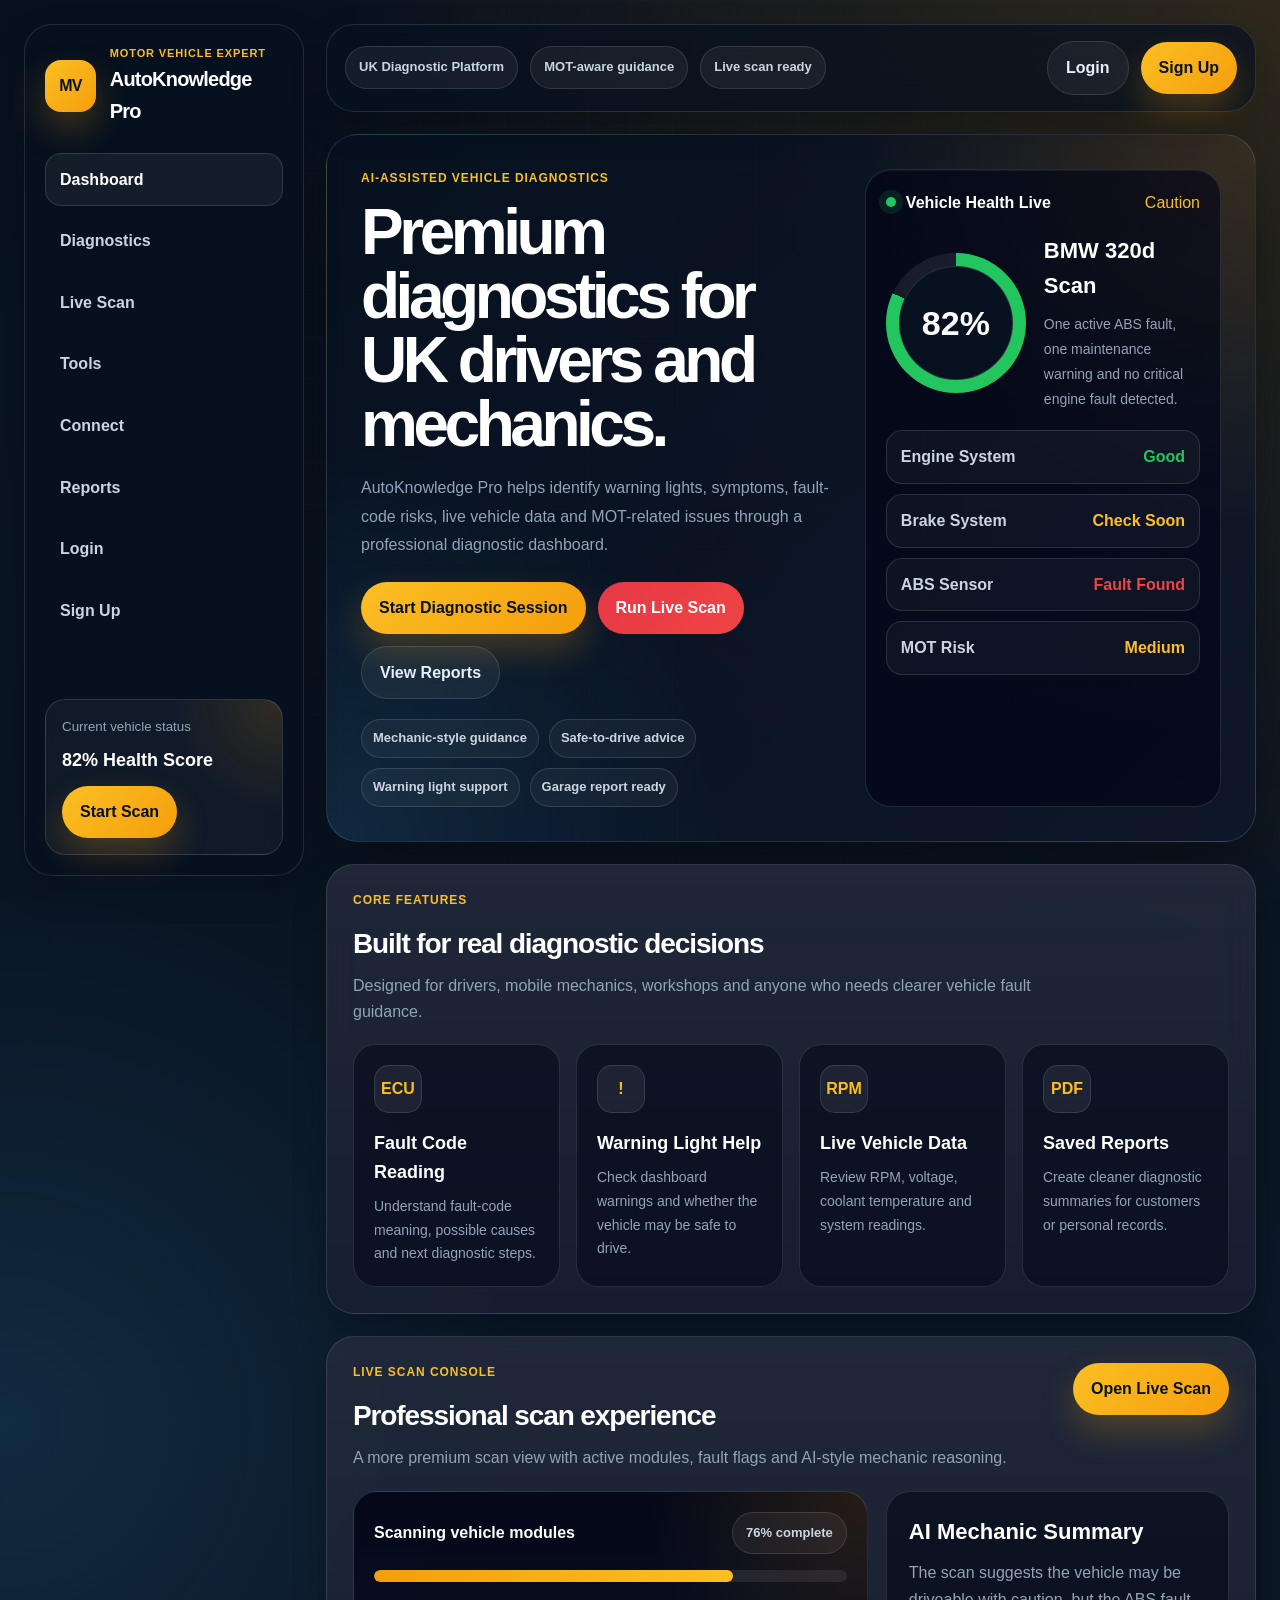
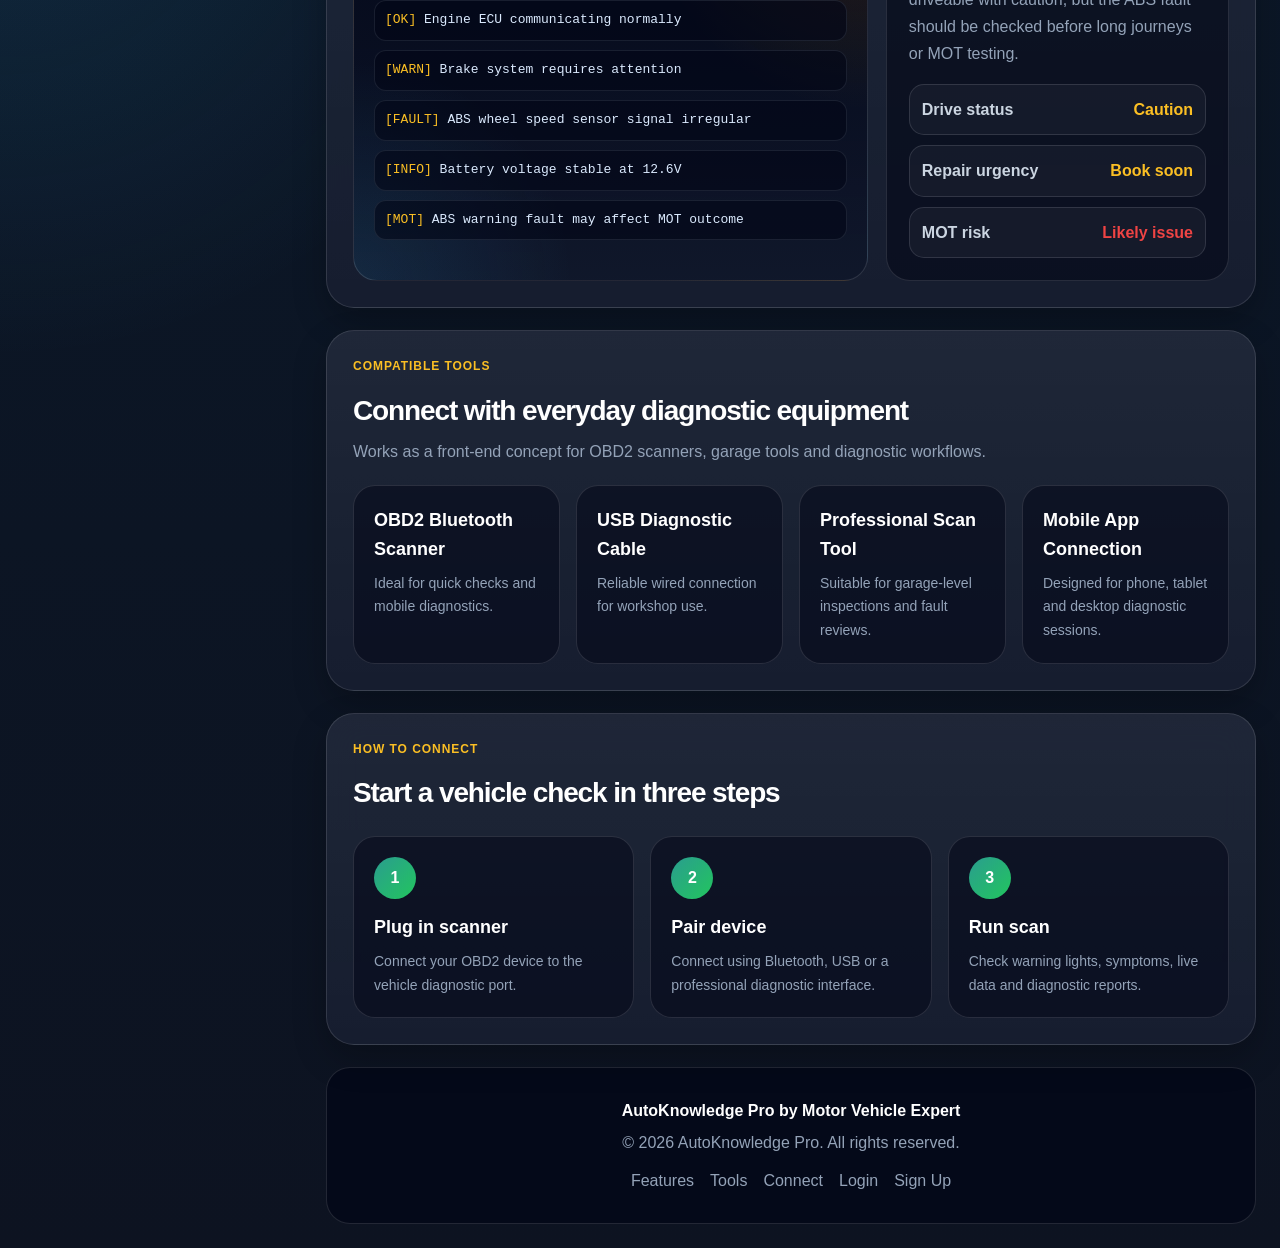
==== index.html @ 8862491a "Update index.html" ====
<!DOCTYPE html>
<html lang="en-GB">
<head>
<meta charset="UTF-8" />
<meta name="viewport" content="width=device-width, initial-scale=1.0" />

<title>AutoKnowledge Pro | Motor Vehicle Expert Diagnostics</title>
<meta name="description" content="AutoKnowledge Pro by Motor Vehicle Expert. A premium diagnostic platform for UK drivers, mechanics and workshops." />
<meta name="robots" content="index,follow" />
<meta name="theme-color" content="#07111f" />

<style>
:root{
  --premium-blue:#0066CC;
  --premium-red:#E63946;
  --premium-green:#2A9D8F;
  --premium-purple:#7B2CBF;
  --status-good:#2e7d32;
  --status-warn:#f57c00;
  --status-fault:#d32f2f;
  --light:#f8f9fa;
  --white:#ffffff;
  --dark:#212529;
  --grey:#6c757d;

  --bg:#07111f;
  --bg2:#0f172a;
  --panel:rgba(15,23,42,.78);
  --panel-strong:rgba(2,6,23,.92);
  --border:rgba(255,255,255,.12);
  --text:#e5eefb;
  --muted:#94a3b8;
  --soft:#cbd5e1;
  --amber:#f59e0b;
  --amber2:#fbbf24;
  --blue:#38bdf8;
  --green:#22c55e;
  --red:#ef4444;
  --shadow:0 24px 70px rgba(0,0,0,.38);
  --shadow-soft:0 14px 34px rgba(0,0,0,.24);
}

*{
  margin:0;
  padding:0;
  box-sizing:border-box;
}

html{
  scroll-behavior:smooth;
  background:var(--bg);
}

body{
  font-family:Inter,Segoe UI,Arial,sans-serif;
  background:
    radial-gradient(circle at top right,rgba(245,158,11,.16),transparent 30%),
    radial-gradient(circle at left center,rgba(56,189,248,.12),transparent 28%),
    linear-gradient(180deg,#08121f 0%,#0b1727 50%,#0d1321 100%);
  color:var(--text);
  min-height:100vh;
  line-height:1.6;
  overflow-x:hidden;
  -webkit-font-smoothing:antialiased;
}

a{
  color:inherit;
  text-decoration:none;
}

button{
  font:inherit;
}

.bg-grid{
  position:fixed;
  inset:0;
  background-image:
    linear-gradient(rgba(255,255,255,.035) 1px,transparent 1px),
    linear-gradient(90deg,rgba(255,255,255,.035) 1px,transparent 1px);
  background-size:42px 42px;
  mask-image:radial-gradient(circle at center,black,transparent 84%);
  pointer-events:none;
  z-index:0;
}

.page{
  position:relative;
  z-index:1;
  width:min(1440px,100%);
  margin:0 auto;
  padding:24px;
}

.app-shell{
  display:grid;
  grid-template-columns:280px 1fr;
  gap:22px;
  min-height:calc(100vh - 48px);
}

.sidebar{
  position:sticky;
  top:24px;
  height:calc(100vh - 48px);
  background:rgba(7,17,31,.82);
  border:1px solid var(--border);
  border-radius:28px;
  padding:20px;
  backdrop-filter:blur(18px);
  box-shadow:var(--shadow-soft);
  display:flex;
  flex-direction:column;
  justify-content:space-between;
}

.brand{
  display:flex;
  gap:14px;
  align-items:center;
  margin-bottom:26px;
}

.logo-mark{
  width:52px;
  height:52px;
  border-radius:16px;
  display:grid;
  place-items:center;
  background:linear-gradient(135deg,var(--amber2),var(--amber));
  color:#07111f;
  font-weight:900;
  letter-spacing:-.06em;
  box-shadow:0 16px 34px rgba(245,158,11,.25);
}

.brand small{
  display:block;
  color:var(--amber2);
  font-size:11px;
  font-weight:900;
  letter-spacing:.08em;
  text-transform:uppercase;
}

.brand strong{
  display:block;
  color:#fff;
  font-size:20px;
  letter-spacing:-.04em;
}

.nav{
  display:grid;
  gap:8px;
}

.nav a{
  padding:13px 14px;
  border-radius:16px;
  color:var(--soft);
  font-weight:800;
  display:flex;
  align-items:center;
  gap:10px;
  border:1px solid transparent;
}

.nav a:hover,
.nav a.active{
  background:rgba(255,255,255,.06);
  border-color:var(--border);
  color:#fff;
}

.sidebar-card{
  margin-top:24px;
  padding:16px;
  border-radius:20px;
  background:
    radial-gradient(circle at top right,rgba(245,158,11,.14),transparent 40%),
    rgba(255,255,255,.045);
  border:1px solid var(--border);
}

.sidebar-card small{
  color:var(--muted);
  display:block;
  margin-bottom:8px;
}

.sidebar-card strong{
  color:#fff;
  display:block;
  font-size:18px;
  margin-bottom:12px;
}

.main{
  display:grid;
  gap:22px;
}

.topbar{
  background:rgba(7,17,31,.74);
  border:1px solid var(--border);
  border-radius:28px;
  padding:16px 18px;
  backdrop-filter:blur(18px);
  display:flex;
  align-items:center;
  justify-content:space-between;
  gap:16px;
  box-shadow:var(--shadow-soft);
}

.mobile-brand{
  display:none;
  font-weight:900;
  color:#fff;
}

.top-actions{
  display:flex;
  align-items:center;
  gap:12px;
  flex-wrap:wrap;
}

.chip{
  padding:10px 13px;
  border-radius:999px;
  background:rgba(255,255,255,.055);
  border:1px solid var(--border);
  color:var(--soft);
  font-weight:800;
  font-size:13px;
}

.btn{
  border:none;
  border-radius:999px;
  padding:13px 18px;
  cursor:pointer;
  font-weight:900;
  transition:.22s ease;
}

.btn:hover{
  transform:translateY(-2px);
}

.btn-primary{
  background:linear-gradient(135deg,var(--amber2),var(--amber));
  color:#07111f;
  box-shadow:0 16px 34px rgba(245,158,11,.24);
}

.btn-secondary{
  background:rgba(255,255,255,.055);
  color:var(--text);
  border:1px solid var(--border);
}

.btn-blue{
  background:linear-gradient(135deg,var(--premium-blue),#38bdf8);
  color:#fff;
}

.btn-red{
  background:linear-gradient(135deg,var(--premium-red),#ef4444);
  color:#fff;
}

.btn-green{
  background:linear-gradient(135deg,var(--premium-green),#22c55e);
  color:#fff;
}

.btn-purple{
  background:linear-gradient(135deg,var(--premium-purple),#a855f7);
  color:#fff;
}

.hero{
  display:grid;
  grid-template-columns:1.15fr .85fr;
  gap:22px;
  padding:34px;
  border-radius:32px;
  background:
    radial-gradient(circle at top right,rgba(245,158,11,.18),transparent 34%),
    radial-gradient(circle at bottom left,rgba(56,189,248,.13),transparent 34%),
    linear-gradient(135deg,rgba(7,17,31,.96),rgba(15,23,42,.88));
  border:1px solid rgba(255,255,255,.13);
  box-shadow:var(--shadow);
}

.eyebrow{
  color:var(--amber2);
  font-size:12px;
  font-weight:900;
  letter-spacing:.08em;
  text-transform:uppercase;
  margin-bottom:12px;
}

.hero h1{
  color:#fff;
  font-size:clamp(2.4rem,5vw,4.6rem);
  line-height:1;
  letter-spacing:-.07em;
  margin-bottom:18px;
}

.hero p{
  color:var(--muted);
  max-width:780px;
  font-size:16px;
  line-height:1.8;
  margin-bottom:22px;
}

.hero-actions{
  display:flex;
  gap:12px;
  flex-wrap:wrap;
  margin-bottom:20px;
}

.trust-row{
  display:flex;
  flex-wrap:wrap;
  gap:10px;
}

.trust-row span{
  padding:8px 11px;
  border-radius:999px;
  background:rgba(255,255,255,.045);
  border:1px solid var(--border);
  color:var(--soft);
  font-size:13px;
  font-weight:800;
}

.diagnostic-visual{
  background:rgba(2,6,23,.66);
  border:1px solid var(--border);
  border-radius:26px;
  padding:20px;
  box-shadow:inset 0 1px 0 rgba(255,255,255,.05);
}

.visual-head{
  display:flex;
  justify-content:space-between;
  align-items:center;
  margin-bottom:18px;
}

.live-dot{
  width:10px;
  height:10px;
  border-radius:999px;
  background:var(--green);
  box-shadow:0 0 0 7px rgba(34,197,94,.12);
  animation:pulse 1.4s infinite ease-in-out;
}

.visual-head strong{
  color:#fff;
}

.health-score{
  display:grid;
  grid-template-columns:140px 1fr;
  gap:18px;
  align-items:center;
  margin-bottom:18px;
}

.score-ring{
  width:140px;
  height:140px;
  border-radius:50%;
  display:grid;
  place-items:center;
  background:
    conic-gradient(var(--green) 0 82%,rgba(255,255,255,.08) 82% 100%);
  position:relative;
}

.score-ring::after{
  content:"";
  position:absolute;
  inset:13px;
  border-radius:50%;
  background:#07111f;
  border:1px solid var(--border);
}

.score-ring span{
  position:relative;
  z-index:1;
  color:#fff;
  font-size:34px;
  font-weight:900;
}

.score-copy h3{
  color:#fff;
  font-size:22px;
  margin-bottom:8px;
}

.score-copy p{
  margin:0;
  font-size:14px;
  color:var(--muted);
}

.status-list{
  display:grid;
  gap:10px;
}

.status-row{
  display:flex;
  justify-content:space-between;
  gap:14px;
  padding:13px 14px;
  border-radius:16px;
  background:rgba(255,255,255,.045);
  border:1px solid var(--border);
}

.status-row span{
  color:var(--soft);
  font-weight:800;
}

.good{color:var(--green);}
.warn{color:var(--amber2);}
.fault{color:var(--red);}

.section{
  background:linear-gradient(180deg,rgba(255,255,255,.075),rgba(255,255,255,.035)),var(--panel);
  border:1px solid var(--border);
  border-radius:28px;
  padding:26px;
  box-shadow:var(--shadow-soft);
  backdrop-filter:blur(18px);
}

.section-head{
  display:flex;
  justify-content:space-between;
  gap:20px;
  align-items:flex-start;
  margin-bottom:20px;
}

.section-head h2{
  color:#fff;
  font-size:28px;
  letter-spacing:-.04em;
}

.section-head p{
  color:var(--muted);
  max-width:720px;
  margin-top:6px;
}

.grid-4{
  display:grid;
  grid-template-columns:repeat(4,minmax(0,1fr));
  gap:16px;
}

.card{
  padding:20px;
  border-radius:22px;
  background:rgba(2,6,23,.52);
  border:1px solid var(--border);
  transition:.22s ease;
}

.card:hover{
  transform:translateY(-4px);
  border-color:rgba(245,158,11,.36);
}

.icon{
  width:48px;
  height:48px;
  border-radius:15px;
  display:grid;
  place-items:center;
  margin-bottom:16px;
  background:rgba(255,255,255,.07);
  border:1px solid var(--border);
  color:var(--amber2);
  font-weight:900;
}

.card h3{
  color:#fff;
  margin-bottom:8px;
  font-size:18px;
}

.card p{
  color:var(--muted);
  font-size:14px;
  line-height:1.7;
}

.dashboard-grid{
  display:grid;
  grid-template-columns:1.2fr .8fr;
  gap:18px;
}

.live-console{
  position:relative;
  overflow:hidden;
  background:
    radial-gradient(circle at top right,rgba(245,158,11,.14),transparent 34%),
    radial-gradient(circle at bottom left,rgba(56,189,248,.11),transparent 34%),
    linear-gradient(180deg,rgba(2,6,23,.92),rgba(15,23,42,.84));
  border:1px solid rgba(255,255,255,.13);
  border-radius:24px;
  padding:20px;
}

.console-header{
  display:flex;
  justify-content:space-between;
  align-items:center;
  gap:12px;
  margin-bottom:16px;
}

.console-header strong{
  color:#fff;
}

.scan-track{
  height:12px;
  border-radius:999px;
  overflow:hidden;
  background:rgba(255,255,255,.08);
  margin:12px 0 18px;
}

.scan-progress{
  height:100%;
  width:76%;
  background:linear-gradient(90deg,var(--amber),var(--amber2));
  border-radius:999px;
}

.feed{
  display:grid;
  gap:9px;
  font-family:ui-monospace,SFMono-Regular,Menlo,monospace;
  font-size:13px;
}

.feed-line{
  color:#dbeafe;
  padding:9px 10px;
  border-radius:12px;
  background:rgba(2,6,23,.58);
  border:1px solid rgba(148,163,184,.14);
}

.feed-line span{
  color:var(--amber2);
}

.ai-card{
  padding:22px;
  border-radius:24px;
  background:rgba(2,6,23,.56);
  border:1px solid var(--border);
}

.ai-card h3{
  color:#fff;
  font-size:22px;
  margin-bottom:10px;
}

.ai-card p{
  color:var(--muted);
  line-height:1.7;
  margin-bottom:16px;
}

.risk-box{
  display:grid;
  gap:10px;
}

.risk-box div{
  padding:12px;
  border-radius:15px;
  background:rgba(255,255,255,.045);
  border:1px solid var(--border);
  display:flex;
  justify-content:space-between;
  gap:12px;
  color:var(--soft);
  font-weight:800;
}

.steps{
  display:grid;
  grid-template-columns:repeat(3,minmax(0,1fr));
  gap:16px;
}

.step-number{
  width:42px;
  height:42px;
  border-radius:50%;
  display:grid;
  place-items:center;
  background:linear-gradient(135deg,var(--premium-green),var(--green));
  color:#fff;
  font-weight:900;
  margin-bottom:14px;
}

.footer{
  text-align:center;
  color:var(--muted);
  padding:30px;
  border-radius:24px;
  background:rgba(2,6,23,.72);
  border:1px solid var(--border);
}

.footer strong{
  display:block;
  color:#fff;
  margin-bottom:6px;
}

.footer-links{
  display:flex;
  justify-content:center;
  gap:16px;
  flex-wrap:wrap;
  margin-top:12px;
}

.footer-links a:hover{
  color:var(--amber2);
}

.modal{
  display:none;
  position:fixed;
  inset:0;
  z-index:9999;
  padding:20px;
  background:rgba(0,0,0,.72);
  overflow-y:auto;
}

.modal.active{
  display:flex;
  align-items:center;
  justify-content:center;
}

.modal-content{
  width:100%;
  max-width:560px;
  background:#08121f;
  border:1px solid var(--border);
  border-radius:26px;
  padding:28px;
  color:var(--text);
  position:relative;
  box-shadow:var(--shadow);
  animation:fadeIn .24s ease;
}

.close{
  position:absolute;
  top:16px;
  right:20px;
  font-size:30px;
  cursor:pointer;
  color:var(--muted);
}

.close:hover{
  color:var(--red);
}

.modal h2{
  color:#fff;
  margin-bottom:8px;
  letter-spacing:-.04em;
}

.modal p{
  color:var(--muted);
  margin-bottom:18px;
}

.form-group{
  margin-bottom:14px;
}

.form-group label{
  display:block;
  color:var(--soft);
  font-weight:800;
  margin-bottom:7px;
}

.form-group input,
.form-group select,
.form-group textarea{
  width:100%;
  padding:14px;
  border-radius:14px;
  border:1px solid rgba(148,163,184,.22);
  background:rgba(2,6,23,.82);
  color:#fff;
  outline:none;
}

.form-group input:focus,
.form-group select:focus,
.form-group textarea:focus{
  border-color:rgba(245,158,11,.62);
  box-shadow:0 0 0 4px rgba(245,158,11,.13);
}

.scan-results,
.report-list{
  background:rgba(255,255,255,.045);
  border:1px solid var(--border);
  padding:14px;
  border-radius:18px;
  margin-bottom:16px;
}

.scan-item,
.report-item{
  display:flex;
  justify-content:space-between;
  gap:12px;
  padding:11px 0;
  border-bottom:1px solid rgba(255,255,255,.09);
}

.scan-item:last-child,
.report-item:last-child{
  border-bottom:none;
}

@keyframes pulse{
  0%,100%{box-shadow:0 0 0 5px rgba(34,197,94,.13);}
  50%{box-shadow:0 0 0 9px rgba(34,197,94,.05);}
}

@keyframes fadeIn{
  from{opacity:0;transform:scale(.96);}
  to{opacity:1;transform:scale(1);}
}

@media(max-width:1100px){
  .app-shell{
    grid-template-columns:1fr;
  }

  .sidebar{
    position:relative;
    top:auto;
    height:auto;
  }

  .nav{
    grid-template-columns:repeat(4,minmax(0,1fr));
  }

  .hero,
  .dashboard-grid{
    grid-template-columns:1fr;
  }

  .grid-4{
    grid-template-columns:repeat(2,minmax(0,1fr));
  }
}

@media(max-width:700px){
  .page{
    padding:12px;
  }

  .sidebar{
    display:none;
  }

  .mobile-brand{
    display:block;
  }

  .topbar{
    flex-direction:column;
    align-items:flex-start;
  }

  .top-actions,
  .top-actions .btn,
  .chip{
    width:100%;
  }

  .hero{
    padding:22px;
    border-radius:24px;
  }

  .hero h1{
    font-size:2.25rem;
  }

  .hero-actions{
    display:grid;
    grid-template-columns:1fr;
  }

  .hero-actions .btn{
    width:100%;
  }

  .health-score,
  .grid-4,
  .steps{
    grid-template-columns:1fr;
  }

  .section{
    padding:20px;
    border-radius:22px;
  }

  .section-head{
    flex-direction:column;
  }
}
</style>
</head>

<body>

<div class="bg-grid"></div>

<div class="page">
  <div class="app-shell">

    <aside class="sidebar">
      <div>
        <div class="brand">
          <div class="logo-mark">MV</div>
          <div>
            <small>Motor Vehicle Expert</small>
            <strong>AutoKnowledge Pro</strong>
          </div>
        </div>

        <nav class="nav">
          <a href="#" class="active">Dashboard</a>
          <a href="#features">Diagnostics</a>
          <a href="#live">Live Scan</a>
          <a href="#tools">Tools</a>
          <a href="#connect">Connect</a>
          <a href="#" data-modal="reportsModal">Reports</a>
          <a href="#" data-modal="loginModal">Login</a>
          <a href="#" data-modal="signupModal">Sign Up</a>
        </nav>
      </div>

      <div class="sidebar-card">
        <small>Current vehicle status</small>
        <strong>82% Health Score</strong>
        <button class="btn btn-primary" data-modal="diagnosticModal">Start Scan</button>
      </div>
    </aside>

    <main class="main">

      <header class="topbar">
        <div class="mobile-brand">AutoKnowledge Pro</div>

        <div class="top-actions">
          <span class="chip">UK Diagnostic Platform</span>
          <span class="chip">MOT-aware guidance</span>
          <span class="chip">Live scan ready</span>
        </div>

        <div class="top-actions">
          <button class="btn btn-secondary" data-modal="loginModal">Login</button>
          <button class="btn btn-primary" data-modal="signupModal">Sign Up</button>
        </div>
      </header>

      <section class="hero">
        <div>
          <div class="eyebrow">AI-assisted vehicle diagnostics</div>
          <h1>Premium diagnostics for UK drivers and mechanics.</h1>
          <p>
            AutoKnowledge Pro helps identify warning lights, symptoms, fault-code risks,
            live vehicle data and MOT-related issues through a professional diagnostic dashboard.
          </p>

          <div class="hero-actions">
            <button class="btn btn-primary" data-modal="diagnosticModal">Start Diagnostic Session</button>
            <button class="btn btn-red" data-modal="liveScanModal">Run Live Scan</button>
            <button class="btn btn-secondary" data-modal="reportsModal">View Reports</button>
          </div>

          <div class="trust-row">
            <span>Mechanic-style guidance</span>
            <span>Safe-to-drive advice</span>
            <span>Warning light support</span>
            <span>Garage report ready</span>
          </div>
        </div>

        <div class="diagnostic-visual">
          <div class="visual-head">
            <div style="display:flex;align-items:center;gap:10px;">
              <span class="live-dot"></span>
              <strong>Vehicle Health Live</strong>
            </div>
            <span class="warn">Caution</span>
          </div>

          <div class="health-score">
            <div class="score-ring"><span>82%</span></div>
            <div class="score-copy">
              <h3>BMW 320d Scan</h3>
              <p>One active ABS fault, one maintenance warning and no critical engine fault detected.</p>
            </div>
          </div>

          <div class="status-list">
            <div class="status-row"><span>Engine System</span><strong class="good">Good</strong></div>
            <div class="status-row"><span>Brake System</span><strong class="warn">Check Soon</strong></div>
            <div class="status-row"><span>ABS Sensor</span><strong class="fault">Fault Found</strong></div>
            <div class="status-row"><span>MOT Risk</span><strong class="warn">Medium</strong></div>
          </div>
        </div>
      </section>

      <section id="features" class="section">
        <div class="section-head">
          <div>
            <div class="eyebrow">Core features</div>
            <h2>Built for real diagnostic decisions</h2>
            <p>Designed for drivers, mobile mechanics, workshops and anyone who needs clearer vehicle fault guidance.</p>
          </div>
        </div>

        <div class="grid-4">
          <div class="card">
            <div class="icon">ECU</div>
            <h3>Fault Code Reading</h3>
            <p>Understand fault-code meaning, possible causes and next diagnostic steps.</p>
          </div>

          <div class="card">
            <div class="icon">!</div>
            <h3>Warning Light Help</h3>
            <p>Check dashboard warnings and whether the vehicle may be safe to drive.</p>
          </div>

          <div class="card">
            <div class="icon">RPM</div>
            <h3>Live Vehicle Data</h3>
            <p>Review RPM, voltage, coolant temperature and system readings.</p>
          </div>

          <div class="card">
            <div class="icon">PDF</div>
            <h3>Saved Reports</h3>
            <p>Create cleaner diagnostic summaries for customers or personal records.</p>
          </div>
        </div>
      </section>

      <section id="live" class="section">
        <div class="section-head">
          <div>
            <div class="eyebrow">Live scan console</div>
            <h2>Professional scan experience</h2>
            <p>A more premium scan view with active modules, fault flags and AI-style mechanic reasoning.</p>
          </div>
          <button class="btn btn-primary" data-modal="liveScanModal">Open Live Scan</button>
        </div>

        <div class="dashboard-grid">
          <div class="live-console">
            <div class="console-header">
              <strong>Scanning vehicle modules</strong>
              <span class="chip">76% complete</span>
            </div>

            <div class="scan-track">
              <div class="scan-progress"></div>
            </div>

            <div class="feed">
              <div class="feed-line"><span>[OK]</span> Engine ECU communicating normally</div>
              <div class="feed-line"><span>[WARN]</span> Brake system requires attention</div>
              <div class="feed-line"><span>[FAULT]</span> ABS wheel speed sensor signal irregular</div>
              <div class="feed-line"><span>[INFO]</span> Battery voltage stable at 12.6V</div>
              <div class="feed-line"><span>[MOT]</span> ABS warning fault may affect MOT outcome</div>
            </div>
          </div>

          <div class="ai-card">
            <h3>AI Mechanic Summary</h3>
            <p>
              The scan suggests the vehicle may be driveable with caution, but the ABS fault should be checked
              before long journeys or MOT testing.
            </p>

            <div class="risk-box">
              <div><span>Drive status</span><strong class="warn">Caution</strong></div>
              <div><span>Repair urgency</span><strong class="warn">Book soon</strong></div>
              <div><span>MOT risk</span><strong class="fault">Likely issue</strong></div>
            </div>
          </div>
        </div>
      </section>

      <section id="tools" class="section">
        <div class="section-head">
          <div>
            <div class="eyebrow">Compatible tools</div>
            <h2>Connect with everyday diagnostic equipment</h2>
            <p>Works as a front-end concept for OBD2 scanners, garage tools and diagnostic workflows.</p>
          </div>
        </div>

        <div class="grid-4">
          <div class="card">
            <h3>OBD2 Bluetooth Scanner</h3>
            <p>Ideal for quick checks and mobile diagnostics.</p>
          </div>

          <div class="card">
            <h3>USB Diagnostic Cable</h3>
            <p>Reliable wired connection for workshop use.</p>
          </div>

          <div class="card">
            <h3>Professional Scan Tool</h3>
            <p>Suitable for garage-level inspections and fault reviews.</p>
          </div>

          <div class="card">
            <h3>Mobile App Connection</h3>
            <p>Designed for phone, tablet and desktop diagnostic sessions.</p>
          </div>
        </div>
      </section>

      <section id="connect" class="section">
        <div class="section-head">
          <div>
            <div class="eyebrow">How to connect</div>
            <h2>Start a vehicle check in three steps</h2>
          </div>
        </div>

        <div class="steps">
          <div class="card">
            <div class="step-number">1</div>
            <h3>Plug in scanner</h3>
            <p>Connect your OBD2 device to the vehicle diagnostic port.</p>
          </div>

          <div class="card">
            <div class="step-number">2</div>
            <h3>Pair device</h3>
            <p>Connect using Bluetooth, USB or a professional diagnostic interface.</p>
          </div>

          <div class="card">
            <div class="step-number">3</div>
            <h3>Run scan</h3>
            <p>Check warning lights, symptoms, live data and diagnostic reports.</p>
          </div>
        </div>
      </section>

      <footer class="footer">
        <strong>AutoKnowledge Pro by Motor Vehicle Expert</strong>
        <p>&copy; 2026 AutoKnowledge Pro. All rights reserved.</p>

        <div class="footer-links">
          <a href="#features">Features</a>
          <a href="#tools">Tools</a>
          <a href="#connect">Connect</a>
          <a href="#" data-modal="loginModal">Login</a>
          <a href="#" data-modal="signupModal">Sign Up</a>
        </div>
      </footer>

    </main>
  </div>
</div>

<div id="diagnosticModal" class="modal">
  <div class="modal-content">
    <span class="close">&times;</span>
    <h2>Start Diagnostic Session</h2>
    <p>Enter vehicle details to begin a professional diagnostic check.</p>

    <form>
      <div class="form-group">
        <label for="vehicleReg">Vehicle Registration</label>
        <input type="text" id="vehicleReg" placeholder="Example: AB12 CDE" />
      </div>

      <div class="form-group">
        <label for="vehicleMake">Vehicle Make</label>
        <input type="text" id="vehicleMake" placeholder="Example: Ford, BMW, Toyota" />
      </div>

      <div class="form-group">
        <label for="diagnosticType">Diagnostic Type</label>
        <select id="diagnosticType">
          <option>Full Vehicle Scan</option>
          <option>Engine Fault Scan</option>
          <option>ABS / Brake Scan</option>
          <option>Battery and Charging Check</option>
          <option>Warning Light Check</option>
          <option>MOT Risk Check</option>
        </select>
      </div>

      <button type="button" class="btn btn-primary">Begin Session</button>
    </form>
  </div>
</div>

<div id="liveScanModal" class="modal">
  <div class="modal-content">
    <span class="close">&times;</span>
    <h2>Run Live Scan</h2>
    <p>View simulated live data from connected vehicle systems.</p>

    <div class="scan-results">
      <div class="scan-item"><span>Engine RPM</span><strong>820</strong></div>
      <div class="scan-item"><span>Coolant Temperature</span><strong class="good">89°C</strong></div>
      <div class="scan-item"><span>Battery Voltage</span><strong class="good">12.6V</strong></div>
      <div class="scan-item"><span>ABS Sensor Status</span><strong class="fault">Fault Found</strong></div>
      <div class="scan-item"><span>MOT Risk</span><strong class="warn">Medium</strong></div>
    </div>

    <button type="button" class="btn btn-red">Refresh Live Scan</button>
  </div>
</div>

<div id="reportsModal" class="modal">
  <div class="modal-content">
    <span class="close">&times;</span>
    <h2>Saved Reports</h2>
    <p>Review previous diagnostic reports and inspection summaries.</p>

    <div class="report-list">
      <div class="report-item"><span>BMW 3 Series ABS Report</span><strong>View</strong></div>
      <div class="report-item"><span>Ford Fiesta Battery Check</span><strong>View</strong></div>
      <div class="report-item"><span>Audi A4 Engine Scan</span><strong>View</strong></div>
    </div>

    <button type="button" class="btn btn-purple">Download Reports</button>
  </div>
</div>

<div id="loginModal" class="modal">
  <div class="modal-content">
    <span class="close">&times;</span>
    <h2>Login</h2>
    <p>Access your AutoKnowledge Pro dashboard.</p>

    <form>
      <div class="form-group">
        <label for="loginEmail">Email Address</label>
        <input type="email" id="loginEmail" placeholder="you@example.com" />
      </div>

      <div class="form-group">
        <label for="loginPassword">Password</label>
        <input type="password" id="loginPassword" placeholder="Enter your password" />
      </div>

      <button type="button" class="btn btn-blue">Login</button>
    </form>
  </div>
</div>

<div id="signupModal" class="modal">
  <div class="modal-content">
    <span class="close">&times;</span>
    <h2>Create Your Account</h2>
    <p>Sign up to save diagnostic sessions, reports and vehicle history.</p>

    <form>
      <div class="form-group">
        <label for="signupName">Full Name</label>
        <input type="text" id="signupName" placeholder="Your full name" />
      </div>

      <div class="form-group">
        <label for="signupEmail">Email Address</label>
        <input type="email" id="signupEmail" placeholder="you@example.com" />
      </div>

      <div class="form-group">
        <label for="accountType">Account Type</label>
        <select id="accountType">
          <option>Driver</option>
          <option>Mechanic</option>
          <option>Garage / Workshop</option>
          <option>Fleet Manager</option>
        </select>
      </div>

      <div class="form-group">
        <label for="signupPassword">Password</label>
        <input type="password" id="signupPassword" placeholder="Create a password" />
      </div>

      <button type="button" class="btn btn-green">Sign Up</button>
    </form>
  </div>
</div>

<script>
document.addEventListener("DOMContentLoaded", function () {
  const modalButtons = document.querySelectorAll("[data-modal]");
  const modals = document.querySelectorAll(".modal");
  const closeButtons = document.querySelectorAll(".close");

  modalButtons.forEach(function (button) {
    button.addEventListener("click", function (event) {
      event.preventDefault();

      const modalId = button.getAttribute("data-modal");
      const modal = document.getElementById(modalId);

      if (modal) {
        modal.classList.add("active");
        document.body.style.overflow = "hidden";
      }
    });
  });

  closeButtons.forEach(function (button) {
    button.addEventListener("click", function () {
      const modal = button.closest(".modal");

      if (modal) {
        modal.classList.remove("active");
        document.body.style.overflow = "";
      }
    });
  });

  modals.forEach(function (modal) {
    modal.addEventListener("click", function (event) {
      if (event.target === modal) {
        modal.classList.remove("active");
        document.body.style.overflow = "";
      }
    });
  });

  document.addEventListener("keydown", function (event) {
    if (event.key === "Escape") {
      modals.forEach(function (modal) {
        modal.classList.remove("active");
      });

      document.body.style.overflow = "";
    }
  });
});
</script>

</body>
</html>
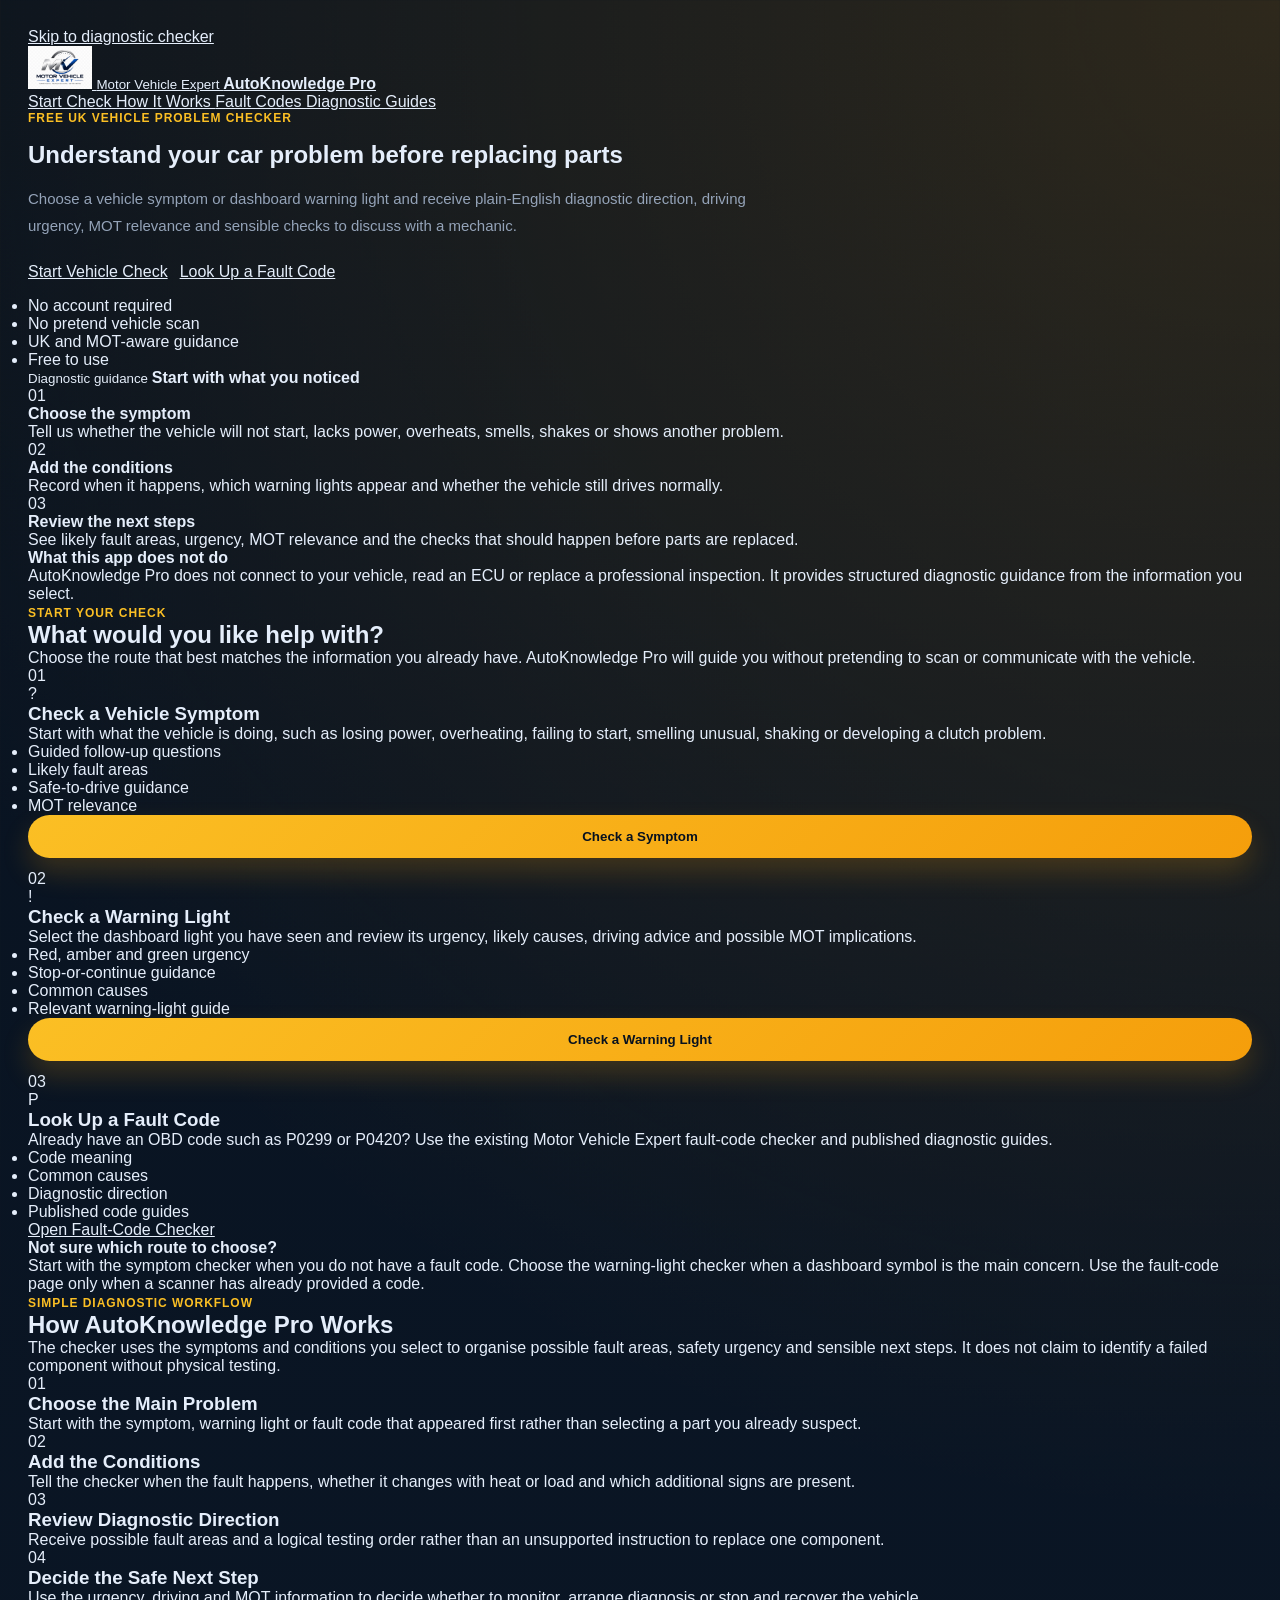
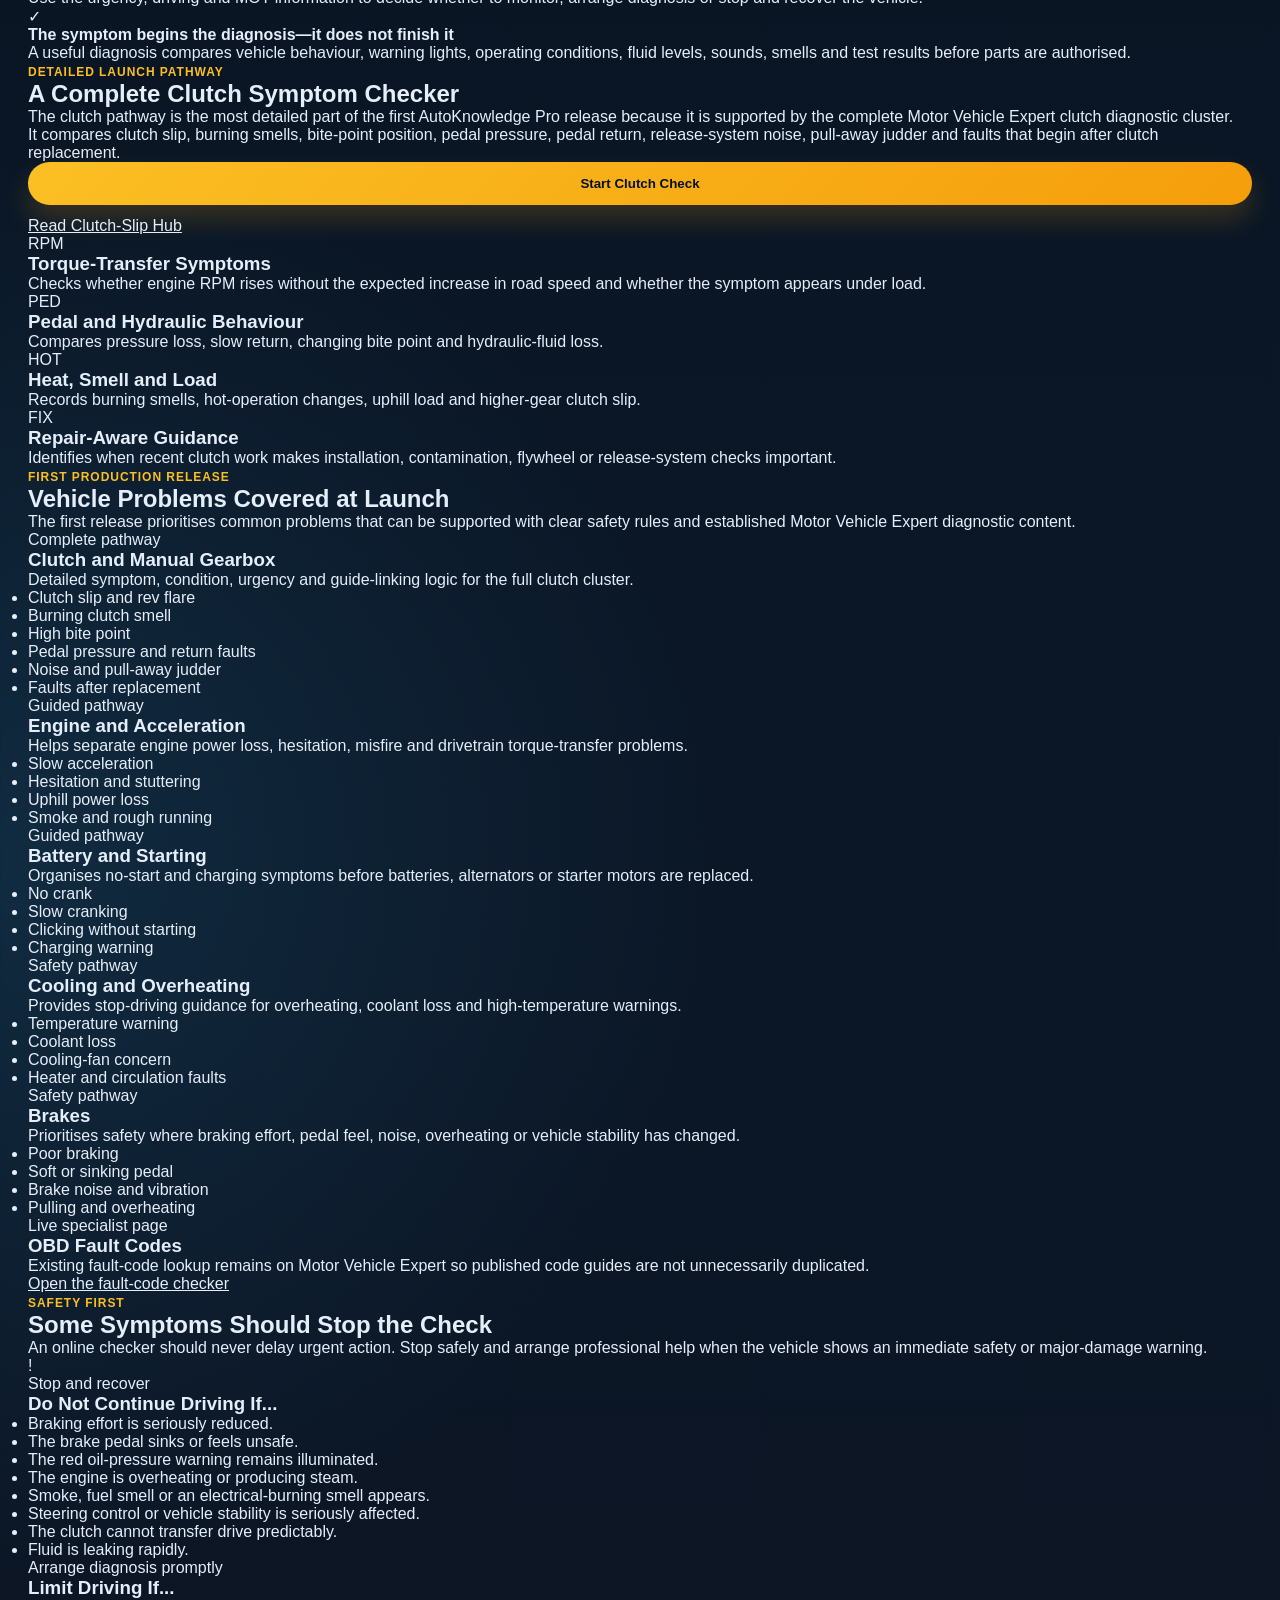
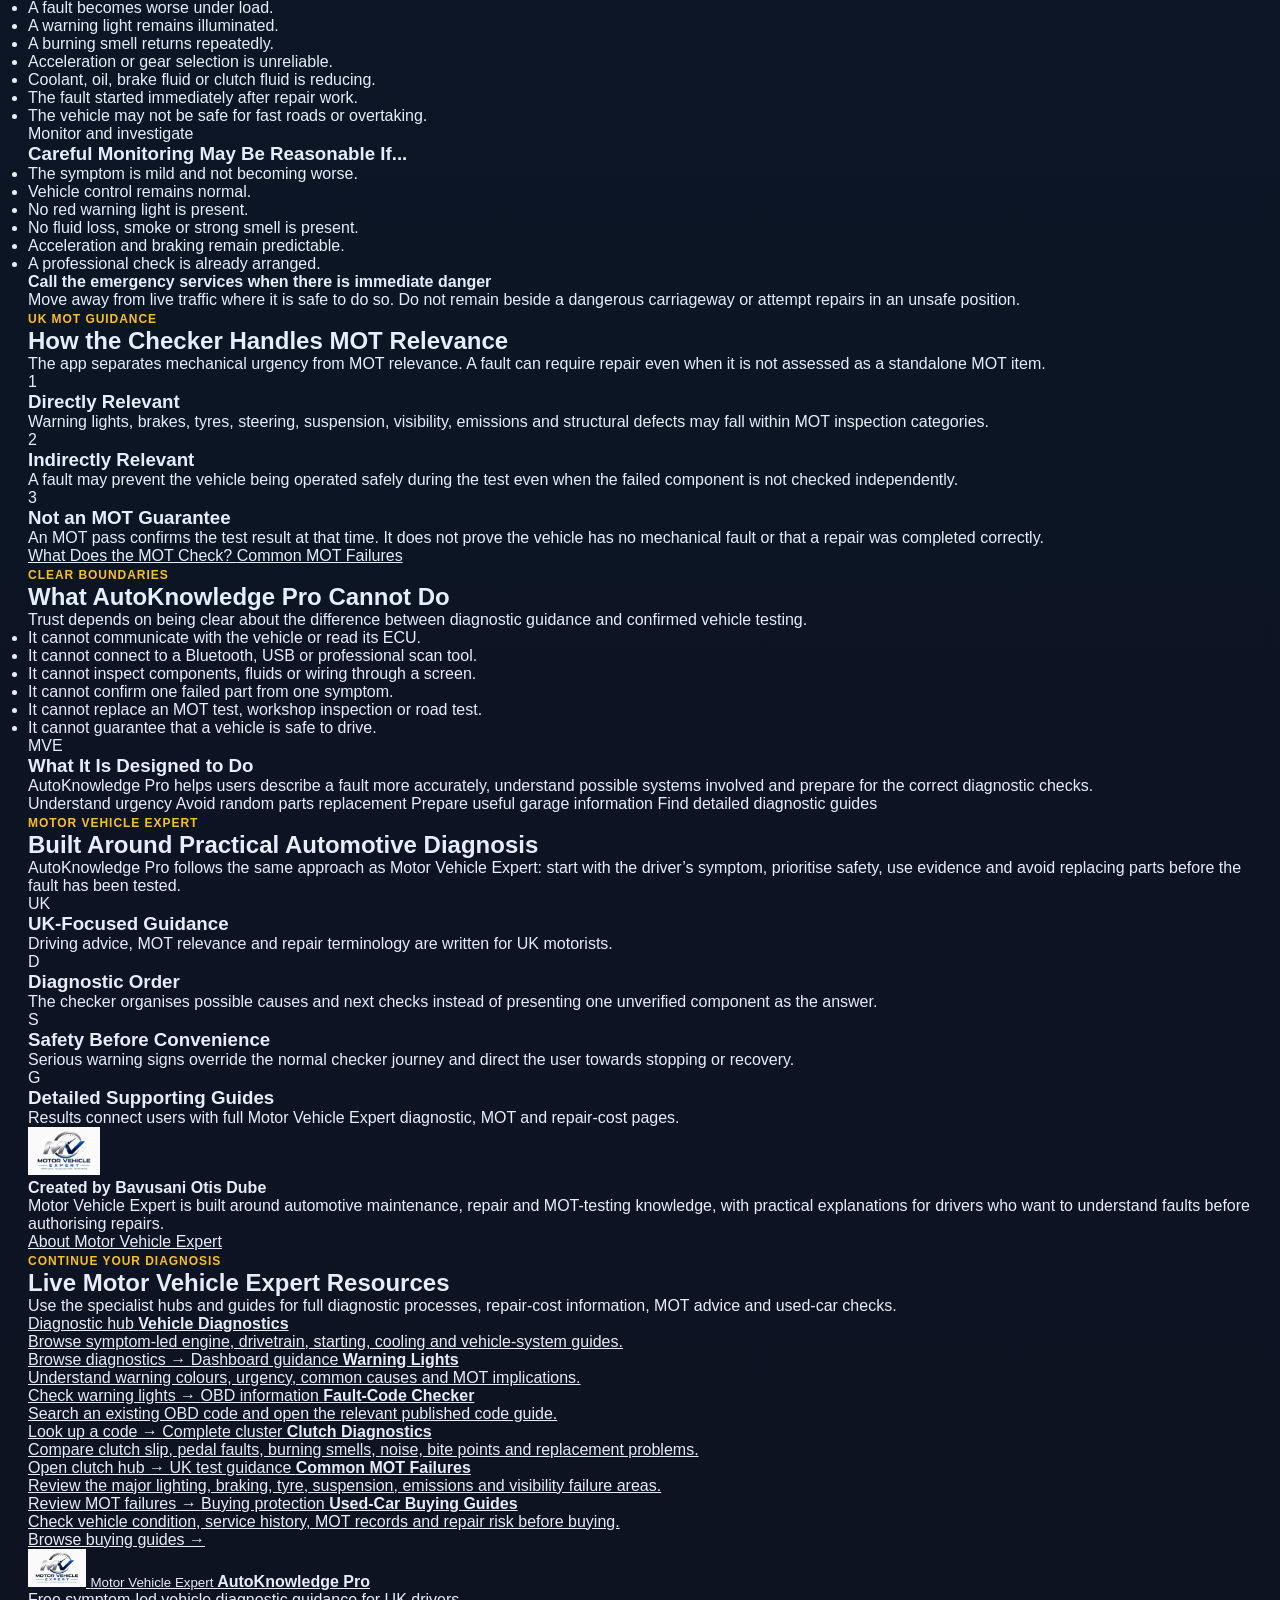
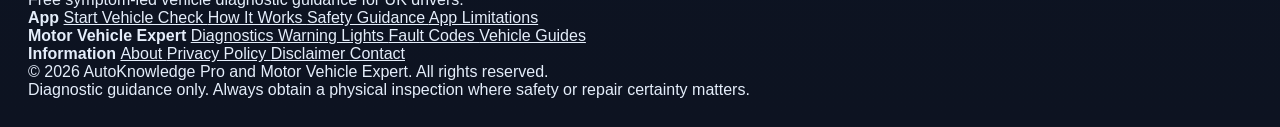
==== commit e3dd9f5b: "Update index.html" ====
--- a/index.html
+++ b/index.html
@@ -1,1309 +1,4075 @@
 <!DOCTYPE html>
 <html lang="en-GB">
+
 <head>
-<meta charset="UTF-8" />
-<meta name="viewport" content="width=device-width, initial-scale=1.0" />
-
-<title>AutoKnowledge Pro | Motor Vehicle Expert Diagnostics</title>
-<meta name="description" content="AutoKnowledge Pro by Motor Vehicle Expert. A premium diagnostic platform for UK drivers, mechanics and workshops." />
-<meta name="robots" content="index,follow" />
-<meta name="theme-color" content="#07111f" />
-
-<style>
-:root{
-  --premium-blue:#0066CC;
-  --premium-red:#E63946;
-  --premium-green:#2A9D8F;
-  --premium-purple:#7B2CBF;
-  --status-good:#2e7d32;
-  --status-warn:#f57c00;
-  --status-fault:#d32f2f;
-  --light:#f8f9fa;
-  --white:#ffffff;
-  --dark:#212529;
-  --grey:#6c757d;
-
-  --bg:#07111f;
-  --bg2:#0f172a;
-  --panel:rgba(15,23,42,.78);
-  --panel-strong:rgba(2,6,23,.92);
-  --border:rgba(255,255,255,.12);
-  --text:#e5eefb;
-  --muted:#94a3b8;
-  --soft:#cbd5e1;
-  --amber:#f59e0b;
-  --amber2:#fbbf24;
-  --blue:#38bdf8;
-  --green:#22c55e;
-  --red:#ef4444;
-  --shadow:0 24px 70px rgba(0,0,0,.38);
-  --shadow-soft:0 14px 34px rgba(0,0,0,.24);
-}
-
-*{
-  margin:0;
-  padding:0;
-  box-sizing:border-box;
-}
-
-html{
-  scroll-behavior:smooth;
-  background:var(--bg);
-}
-
-body{
-  font-family:Inter,Segoe UI,Arial,sans-serif;
-  background:
-    radial-gradient(circle at top right,rgba(245,158,11,.16),transparent 30%),
-    radial-gradient(circle at left center,rgba(56,189,248,.12),transparent 28%),
-    linear-gradient(180deg,#08121f 0%,#0b1727 50%,#0d1321 100%);
-  color:var(--text);
-  min-height:100vh;
-  line-height:1.6;
-  overflow-x:hidden;
-  -webkit-font-smoothing:antialiased;
-}
-
-a{
-  color:inherit;
-  text-decoration:none;
-}
-
-button{
-  font:inherit;
-}
-
-.bg-grid{
-  position:fixed;
-  inset:0;
-  background-image:
-    linear-gradient(rgba(255,255,255,.035) 1px,transparent 1px),
-    linear-gradient(90deg,rgba(255,255,255,.035) 1px,transparent 1px);
-  background-size:42px 42px;
-  mask-image:radial-gradient(circle at center,black,transparent 84%);
-  pointer-events:none;
-  z-index:0;
-}
-
-.page{
-  position:relative;
-  z-index:1;
-  width:min(1440px,100%);
-  margin:0 auto;
-  padding:24px;
-}
-
-.app-shell{
-  display:grid;
-  grid-template-columns:280px 1fr;
-  gap:22px;
-  min-height:calc(100vh - 48px);
-}
-
-.sidebar{
-  position:sticky;
-  top:24px;
-  height:calc(100vh - 48px);
-  background:rgba(7,17,31,.82);
-  border:1px solid var(--border);
-  border-radius:28px;
-  padding:20px;
-  backdrop-filter:blur(18px);
-  box-shadow:var(--shadow-soft);
-  display:flex;
-  flex-direction:column;
-  justify-content:space-between;
-}
-
-.brand{
-  display:flex;
-  gap:14px;
-  align-items:center;
-  margin-bottom:26px;
-}
-
-.logo-mark{
-  width:52px;
-  height:52px;
-  border-radius:16px;
-  display:grid;
-  place-items:center;
-  background:linear-gradient(135deg,var(--amber2),var(--amber));
-  color:#07111f;
-  font-weight:900;
-  letter-spacing:-.06em;
-  box-shadow:0 16px 34px rgba(245,158,11,.25);
-}
-
-.brand small{
-  display:block;
-  color:var(--amber2);
-  font-size:11px;
-  font-weight:900;
-  letter-spacing:.08em;
-  text-transform:uppercase;
-}
-
-.brand strong{
-  display:block;
-  color:#fff;
-  font-size:20px;
-  letter-spacing:-.04em;
-}
-
-.nav{
-  display:grid;
-  gap:8px;
-}
-
-.nav a{
-  padding:13px 14px;
-  border-radius:16px;
-  color:var(--soft);
-  font-weight:800;
-  display:flex;
-  align-items:center;
-  gap:10px;
-  border:1px solid transparent;
-}
-
-.nav a:hover,
-.nav a.active{
-  background:rgba(255,255,255,.06);
-  border-color:var(--border);
-  color:#fff;
-}
-
-.sidebar-card{
-  margin-top:24px;
-  padding:16px;
-  border-radius:20px;
-  background:
-    radial-gradient(circle at top right,rgba(245,158,11,.14),transparent 40%),
-    rgba(255,255,255,.045);
-  border:1px solid var(--border);
-}
-
-.sidebar-card small{
-  color:var(--muted);
-  display:block;
-  margin-bottom:8px;
-}
-
-.sidebar-card strong{
-  color:#fff;
-  display:block;
-  font-size:18px;
-  margin-bottom:12px;
-}
-
-.main{
-  display:grid;
-  gap:22px;
-}
-
-.topbar{
-  background:rgba(7,17,31,.74);
-  border:1px solid var(--border);
-  border-radius:28px;
-  padding:16px 18px;
-  backdrop-filter:blur(18px);
-  display:flex;
-  align-items:center;
-  justify-content:space-between;
-  gap:16px;
-  box-shadow:var(--shadow-soft);
-}
-
-.mobile-brand{
-  display:none;
-  font-weight:900;
-  color:#fff;
-}
-
-.top-actions{
-  display:flex;
-  align-items:center;
-  gap:12px;
-  flex-wrap:wrap;
-}
-
-.chip{
-  padding:10px 13px;
-  border-radius:999px;
-  background:rgba(255,255,255,.055);
-  border:1px solid var(--border);
-  color:var(--soft);
-  font-weight:800;
-  font-size:13px;
-}
-
-.btn{
-  border:none;
-  border-radius:999px;
-  padding:13px 18px;
-  cursor:pointer;
-  font-weight:900;
-  transition:.22s ease;
-}
-
-.btn:hover{
-  transform:translateY(-2px);
-}
-
-.btn-primary{
-  background:linear-gradient(135deg,var(--amber2),var(--amber));
-  color:#07111f;
-  box-shadow:0 16px 34px rgba(245,158,11,.24);
-}
-
-.btn-secondary{
-  background:rgba(255,255,255,.055);
-  color:var(--text);
-  border:1px solid var(--border);
-}
-
-.btn-blue{
-  background:linear-gradient(135deg,var(--premium-blue),#38bdf8);
-  color:#fff;
-}
-
-.btn-red{
-  background:linear-gradient(135deg,var(--premium-red),#ef4444);
-  color:#fff;
-}
-
-.btn-green{
-  background:linear-gradient(135deg,var(--premium-green),#22c55e);
-  color:#fff;
-}
-
-.btn-purple{
-  background:linear-gradient(135deg,var(--premium-purple),#a855f7);
-  color:#fff;
-}
-
-.hero{
-  display:grid;
-  grid-template-columns:1.15fr .85fr;
-  gap:22px;
-  padding:34px;
-  border-radius:32px;
-  background:
-    radial-gradient(circle at top right,rgba(245,158,11,.18),transparent 34%),
-    radial-gradient(circle at bottom left,rgba(56,189,248,.13),transparent 34%),
-    linear-gradient(135deg,rgba(7,17,31,.96),rgba(15,23,42,.88));
-  border:1px solid rgba(255,255,255,.13);
-  box-shadow:var(--shadow);
-}
-
-.eyebrow{
-  color:var(--amber2);
-  font-size:12px;
-  font-weight:900;
-  letter-spacing:.08em;
-  text-transform:uppercase;
-  margin-bottom:12px;
-}
-
-.hero h1{
-  color:#fff;
-  font-size:clamp(2.4rem,5vw,4.6rem);
-  line-height:1;
-  letter-spacing:-.07em;
-  margin-bottom:18px;
-}
-
-.hero p{
-  color:var(--muted);
-  max-width:780px;
-  font-size:16px;
-  line-height:1.8;
-  margin-bottom:22px;
-}
-
-.hero-actions{
-  display:flex;
-  gap:12px;
-  flex-wrap:wrap;
-  margin-bottom:20px;
-}
-
-.trust-row{
-  display:flex;
-  flex-wrap:wrap;
-  gap:10px;
-}
-
-.trust-row span{
-  padding:8px 11px;
-  border-radius:999px;
-  background:rgba(255,255,255,.045);
-  border:1px solid var(--border);
-  color:var(--soft);
-  font-size:13px;
-  font-weight:800;
-}
-
-.diagnostic-visual{
-  background:rgba(2,6,23,.66);
-  border:1px solid var(--border);
-  border-radius:26px;
-  padding:20px;
-  box-shadow:inset 0 1px 0 rgba(255,255,255,.05);
-}
-
-.visual-head{
-  display:flex;
-  justify-content:space-between;
-  align-items:center;
-  margin-bottom:18px;
-}
-
-.live-dot{
-  width:10px;
-  height:10px;
-  border-radius:999px;
-  background:var(--green);
-  box-shadow:0 0 0 7px rgba(34,197,94,.12);
-  animation:pulse 1.4s infinite ease-in-out;
-}
-
-.visual-head strong{
-  color:#fff;
-}
-
-.health-score{
-  display:grid;
-  grid-template-columns:140px 1fr;
-  gap:18px;
-  align-items:center;
-  margin-bottom:18px;
-}
-
-.score-ring{
-  width:140px;
-  height:140px;
-  border-radius:50%;
-  display:grid;
-  place-items:center;
-  background:
-    conic-gradient(var(--green) 0 82%,rgba(255,255,255,.08) 82% 100%);
-  position:relative;
-}
-
-.score-ring::after{
-  content:"";
-  position:absolute;
-  inset:13px;
-  border-radius:50%;
-  background:#07111f;
-  border:1px solid var(--border);
-}
-
-.score-ring span{
-  position:relative;
-  z-index:1;
-  color:#fff;
-  font-size:34px;
-  font-weight:900;
-}
-
-.score-copy h3{
-  color:#fff;
-  font-size:22px;
-  margin-bottom:8px;
-}
-
-.score-copy p{
-  margin:0;
-  font-size:14px;
-  color:var(--muted);
-}
-
-.status-list{
-  display:grid;
-  gap:10px;
-}
-
-.status-row{
-  display:flex;
-  justify-content:space-between;
-  gap:14px;
-  padding:13px 14px;
-  border-radius:16px;
-  background:rgba(255,255,255,.045);
-  border:1px solid var(--border);
-}
-
-.status-row span{
-  color:var(--soft);
-  font-weight:800;
-}
-
-.good{color:var(--green);}
-.warn{color:var(--amber2);}
-.fault{color:var(--red);}
-
-.section{
-  background:linear-gradient(180deg,rgba(255,255,255,.075),rgba(255,255,255,.035)),var(--panel);
-  border:1px solid var(--border);
-  border-radius:28px;
-  padding:26px;
-  box-shadow:var(--shadow-soft);
-  backdrop-filter:blur(18px);
-}
-
-.section-head{
-  display:flex;
-  justify-content:space-between;
-  gap:20px;
-  align-items:flex-start;
-  margin-bottom:20px;
-}
-
-.section-head h2{
-  color:#fff;
-  font-size:28px;
-  letter-spacing:-.04em;
-}
-
-.section-head p{
-  color:var(--muted);
-  max-width:720px;
-  margin-top:6px;
-}
-
-.grid-4{
-  display:grid;
-  grid-template-columns:repeat(4,minmax(0,1fr));
-  gap:16px;
-}
-
-.card{
-  padding:20px;
-  border-radius:22px;
-  background:rgba(2,6,23,.52);
-  border:1px solid var(--border);
-  transition:.22s ease;
-}
-
-.card:hover{
-  transform:translateY(-4px);
-  border-color:rgba(245,158,11,.36);
-}
-
-.icon{
-  width:48px;
-  height:48px;
-  border-radius:15px;
-  display:grid;
-  place-items:center;
-  margin-bottom:16px;
-  background:rgba(255,255,255,.07);
-  border:1px solid var(--border);
-  color:var(--amber2);
-  font-weight:900;
-}
-
-.card h3{
-  color:#fff;
-  margin-bottom:8px;
-  font-size:18px;
-}
-
-.card p{
-  color:var(--muted);
-  font-size:14px;
-  line-height:1.7;
-}
-
-.dashboard-grid{
-  display:grid;
-  grid-template-columns:1.2fr .8fr;
-  gap:18px;
-}
-
-.live-console{
-  position:relative;
-  overflow:hidden;
-  background:
-    radial-gradient(circle at top right,rgba(245,158,11,.14),transparent 34%),
-    radial-gradient(circle at bottom left,rgba(56,189,248,.11),transparent 34%),
-    linear-gradient(180deg,rgba(2,6,23,.92),rgba(15,23,42,.84));
-  border:1px solid rgba(255,255,255,.13);
-  border-radius:24px;
-  padding:20px;
-}
-
-.console-header{
-  display:flex;
-  justify-content:space-between;
-  align-items:center;
-  gap:12px;
-  margin-bottom:16px;
-}
-
-.console-header strong{
-  color:#fff;
-}
-
-.scan-track{
-  height:12px;
-  border-radius:999px;
-  overflow:hidden;
-  background:rgba(255,255,255,.08);
-  margin:12px 0 18px;
-}
-
-.scan-progress{
-  height:100%;
-  width:76%;
-  background:linear-gradient(90deg,var(--amber),var(--amber2));
-  border-radius:999px;
-}
-
-.feed{
-  display:grid;
-  gap:9px;
-  font-family:ui-monospace,SFMono-Regular,Menlo,monospace;
-  font-size:13px;
-}
-
-.feed-line{
-  color:#dbeafe;
-  padding:9px 10px;
-  border-radius:12px;
-  background:rgba(2,6,23,.58);
-  border:1px solid rgba(148,163,184,.14);
-}
-
-.feed-line span{
-  color:var(--amber2);
-}
-
-.ai-card{
-  padding:22px;
-  border-radius:24px;
-  background:rgba(2,6,23,.56);
-  border:1px solid var(--border);
-}
-
-.ai-card h3{
-  color:#fff;
-  font-size:22px;
-  margin-bottom:10px;
-}
-
-.ai-card p{
-  color:var(--muted);
-  line-height:1.7;
-  margin-bottom:16px;
-}
-
-.risk-box{
-  display:grid;
-  gap:10px;
-}
-
-.risk-box div{
-  padding:12px;
-  border-radius:15px;
-  background:rgba(255,255,255,.045);
-  border:1px solid var(--border);
-  display:flex;
-  justify-content:space-between;
-  gap:12px;
-  color:var(--soft);
-  font-weight:800;
-}
-
-.steps{
-  display:grid;
-  grid-template-columns:repeat(3,minmax(0,1fr));
-  gap:16px;
-}
-
-.step-number{
-  width:42px;
-  height:42px;
-  border-radius:50%;
-  display:grid;
-  place-items:center;
-  background:linear-gradient(135deg,var(--premium-green),var(--green));
-  color:#fff;
-  font-weight:900;
-  margin-bottom:14px;
-}
-
-.footer{
-  text-align:center;
-  color:var(--muted);
-  padding:30px;
-  border-radius:24px;
-  background:rgba(2,6,23,.72);
-  border:1px solid var(--border);
-}
-
-.footer strong{
-  display:block;
-  color:#fff;
-  margin-bottom:6px;
-}
-
-.footer-links{
-  display:flex;
-  justify-content:center;
-  gap:16px;
-  flex-wrap:wrap;
-  margin-top:12px;
-}
-
-.footer-links a:hover{
-  color:var(--amber2);
-}
-
-.modal{
-  display:none;
-  position:fixed;
-  inset:0;
-  z-index:9999;
-  padding:20px;
-  background:rgba(0,0,0,.72);
-  overflow-y:auto;
-}
-
-.modal.active{
-  display:flex;
-  align-items:center;
-  justify-content:center;
-}
-
-.modal-content{
-  width:100%;
-  max-width:560px;
-  background:#08121f;
-  border:1px solid var(--border);
-  border-radius:26px;
-  padding:28px;
-  color:var(--text);
-  position:relative;
-  box-shadow:var(--shadow);
-  animation:fadeIn .24s ease;
-}
-
-.close{
-  position:absolute;
-  top:16px;
-  right:20px;
-  font-size:30px;
-  cursor:pointer;
-  color:var(--muted);
-}
-
-.close:hover{
-  color:var(--red);
-}
-
-.modal h2{
-  color:#fff;
-  margin-bottom:8px;
-  letter-spacing:-.04em;
-}
-
-.modal p{
-  color:var(--muted);
-  margin-bottom:18px;
-}
-
-.form-group{
-  margin-bottom:14px;
-}
-
-.form-group label{
-  display:block;
-  color:var(--soft);
-  font-weight:800;
-  margin-bottom:7px;
-}
-
-.form-group input,
-.form-group select,
-.form-group textarea{
-  width:100%;
-  padding:14px;
-  border-radius:14px;
-  border:1px solid rgba(148,163,184,.22);
-  background:rgba(2,6,23,.82);
-  color:#fff;
-  outline:none;
-}
-
-.form-group input:focus,
-.form-group select:focus,
-.form-group textarea:focus{
-  border-color:rgba(245,158,11,.62);
-  box-shadow:0 0 0 4px rgba(245,158,11,.13);
-}
-
-.scan-results,
-.report-list{
-  background:rgba(255,255,255,.045);
-  border:1px solid var(--border);
-  padding:14px;
-  border-radius:18px;
-  margin-bottom:16px;
-}
-
-.scan-item,
-.report-item{
-  display:flex;
-  justify-content:space-between;
-  gap:12px;
-  padding:11px 0;
-  border-bottom:1px solid rgba(255,255,255,.09);
-}
-
-.scan-item:last-child,
-.report-item:last-child{
-  border-bottom:none;
-}
-
-@keyframes pulse{
-  0%,100%{box-shadow:0 0 0 5px rgba(34,197,94,.13);}
-  50%{box-shadow:0 0 0 9px rgba(34,197,94,.05);}
-}
-
-@keyframes fadeIn{
-  from{opacity:0;transform:scale(.96);}
-  to{opacity:1;transform:scale(1);}
-}
-
-@media(max-width:1100px){
-  .app-shell{
-    grid-template-columns:1fr;
+
+  <meta charset="UTF-8" />
+
+  <meta
+    name="viewport"
+    content="width=device-width, initial-scale=1.0"
+  />
+
+  <title>AutoKnowledge Pro | Free UK Car Problem Checker</title>
+
+  <meta
+    name="description"
+    content="Check a car symptom, dashboard warning light or OBD fault code with AutoKnowledge Pro. Get plain-English safety, MOT and diagnostic guidance for UK drivers."
+  />
+
+  <meta
+    name="robots"
+    content="index,follow,max-image-preview:large,max-snippet:-1,max-video-preview:-1"
+  />
+
+  <meta
+    name="author"
+    content="Motor Vehicle Expert"
+  />
+
+  <meta
+    name="theme-color"
+    content="#0f2744"
+  />
+
+  <link
+    rel="canonical"
+    href="https://bavusanidube-prog.github.io/autoknowledge-pro/"
+  />
+
+  <link
+    rel="icon"
+    type="image/png"
+    href="favicon.png"
+  />
+
+  <link
+    rel="stylesheet"
+    href="styles.css"
+  />
+
+  <!-- ======================================================
+       OPEN GRAPH
+  ======================================================= -->
+
+  <meta
+    property="og:type"
+    content="website"
+  />
+
+  <meta
+    property="og:site_name"
+    content="AutoKnowledge Pro"
+  />
+
+  <meta
+    property="og:locale"
+    content="en_GB"
+  />
+
+  <meta
+    property="og:title"
+    content="AutoKnowledge Pro | Free UK Car Problem Checker"
+  />
+
+  <meta
+    property="og:description"
+    content="Choose a vehicle symptom or warning light and get clear diagnostic direction, safety guidance, MOT relevance and sensible next checks."
+  />
+
+  <meta
+    property="og:url"
+    content="https://bavusanidube-prog.github.io/autoknowledge-pro/"
+  />
+
+  <meta
+    property="og:image"
+    content="https://bavusanidube-prog.github.io/autoknowledge-pro/logo.png"
+  />
+
+  <meta
+    property="og:image:alt"
+    content="AutoKnowledge Pro by Motor Vehicle Expert"
+  />
+
+  <!-- ======================================================
+       TWITTER
+  ======================================================= -->
+
+  <meta
+    name="twitter:card"
+    content="summary"
+  />
+
+  <meta
+    name="twitter:title"
+    content="AutoKnowledge Pro | Free UK Car Problem Checker"
+  />
+
+  <meta
+    name="twitter:description"
+    content="Check vehicle symptoms, warning lights and fault-code guidance in plain English."
+  />
+
+  <meta
+    name="twitter:image"
+    content="https://bavusanidube-prog.github.io/autoknowledge-pro/logo.png"
+  />
+
+  <!-- ======================================================
+       WEB APPLICATION SCHEMA
+  ======================================================= -->
+
+  <script type="application/ld+json">
+  {
+    "@context": "https://schema.org",
+    "@type": "WebApplication",
+    "@id": "https://bavusanidube-prog.github.io/autoknowledge-pro/#application",
+    "name": "AutoKnowledge Pro",
+    "alternateName": "Motor Vehicle Expert Car Problem Checker",
+    "url": "https://bavusanidube-prog.github.io/autoknowledge-pro/",
+    "applicationCategory": "AutomotiveApplication",
+    "applicationSubCategory": "Vehicle symptom and warning light checker",
+    "operatingSystem": "Web browser",
+    "browserRequirements": "Requires JavaScript and a modern web browser",
+    "isAccessibleForFree": true,
+    "description": "A free UK-focused vehicle problem checker that helps users understand symptoms, dashboard warning lights, driving urgency, MOT relevance and sensible diagnostic next steps.",
+    "creator": {
+      "@type": "Person",
+      "name": "Bavusani Otis Dube"
+    },
+    "publisher": {
+      "@type": "Organization",
+      "name": "Motor Vehicle Expert",
+      "url": "https://motorvehicleexpert.co.uk/",
+      "logo": {
+        "@type": "ImageObject",
+        "url": "https://motorvehicleexpert.co.uk/logo.png"
+      }
+    },
+    "offers": {
+      "@type": "Offer",
+      "price": "0",
+      "priceCurrency": "GBP"
+    }
   }
-
-  .sidebar{
-    position:relative;
-    top:auto;
-    height:auto;
-  }
-
-  .nav{
-    grid-template-columns:repeat(4,minmax(0,1fr));
-  }
-
-  .hero,
-  .dashboard-grid{
-    grid-template-columns:1fr;
-  }
-
-  .grid-4{
-    grid-template-columns:repeat(2,minmax(0,1fr));
-  }
-}
-
-@media(max-width:700px){
-  .page{
-    padding:12px;
-  }
-
-  .sidebar{
-    display:none;
-  }
-
-  .mobile-brand{
-    display:block;
-  }
-
-  .topbar{
-    flex-direction:column;
-    align-items:flex-start;
-  }
-
-  .top-actions,
-  .top-actions .btn,
-  .chip{
-    width:100%;
-  }
-
-  .hero{
-    padding:22px;
-    border-radius:24px;
-  }
-
-  .hero h1{
-    font-size:2.25rem;
-  }
-
-  .hero-actions{
-    display:grid;
-    grid-template-columns:1fr;
-  }
-
-  .hero-actions .btn{
-    width:100%;
-  }
-
-  .health-score,
-  .grid-4,
-  .steps{
-    grid-template-columns:1fr;
-  }
-
-  .section{
-    padding:20px;
-    border-radius:22px;
-  }
-
-  .section-head{
-    flex-direction:column;
-  }
-}
-</style>
+  </script>
+
 </head>
 
 <body>
 
-<div class="bg-grid"></div>
-
-<div class="page">
-  <div class="app-shell">
-
-    <aside class="sidebar">
-      <div>
-        <div class="brand">
-          <div class="logo-mark">MV</div>
+  <a
+    class="skip-link"
+    href="#main-content"
+  >
+    Skip to diagnostic checker
+  </a>
+
+  <!-- ======================================================
+       SITE HEADER
+  ======================================================= -->
+
+  <header class="site-header">
+
+    <div class="app-container header-inner">
+
+      <a
+        class="app-brand"
+        href="./"
+        aria-label="AutoKnowledge Pro home"
+      >
+
+        <img
+          src="logo.png"
+          alt="AutoKnowledge Pro logo"
+          class="app-logo"
+          width="64"
+          height="64"
+        />
+
+        <span class="brand-copy">
+
+          <small>
+            Motor Vehicle Expert
+          </small>
+
+          <strong>
+            AutoKnowledge Pro
+          </strong>
+
+        </span>
+
+      </a>
+
+      <nav
+        class="header-nav"
+        aria-label="Primary navigation"
+      >
+
+        <a href="#start-check">
+          Start Check
+        </a>
+
+        <a href="#how-it-works">
+          How It Works
+        </a>
+
+        <a
+          href="https://motorvehicleexpert.co.uk/fault-codes.html"
+          target="_blank"
+          rel="noopener"
+        >
+          Fault Codes
+        </a>
+
+        <a
+          href="https://motorvehicleexpert.co.uk/diagnostics.html"
+          target="_blank"
+          rel="noopener"
+        >
+          Diagnostic Guides
+        </a>
+
+      </nav>
+
+    </div>
+
+  </header>
+
+  <main id="main-content">
+
+    <!-- ====================================================
+         HONEST PRODUCT HERO
+    ===================================================== -->
+
+    <section class="app-hero">
+
+      <div class="app-container hero-grid">
+
+        <div class="hero-copy">
+
+          <span class="eyebrow">
+            Free UK vehicle problem checker
+          </span>
+
+          <h1>
+            Understand your car problem before replacing parts
+          </h1>
+
+          <p class="hero-lead">
+            Choose a vehicle symptom or dashboard warning light and receive
+            plain-English diagnostic direction, driving urgency, MOT relevance
+            and sensible checks to discuss with a mechanic.
+          </p>
+
+          <div class="hero-actions">
+
+            <a
+              class="button button-primary"
+              href="#start-check"
+            >
+              Start Vehicle Check
+            </a>
+
+            <a
+              class="button button-secondary"
+              href="https://motorvehicleexpert.co.uk/fault-codes.html"
+              target="_blank"
+              rel="noopener"
+            >
+              Look Up a Fault Code
+            </a>
+
+          </div>
+
+          <ul
+            class="hero-benefits"
+            aria-label="App benefits"
+          >
+
+            <li>
+              No account required
+            </li>
+
+            <li>
+              No pretend vehicle scan
+            </li>
+
+            <li>
+              UK and MOT-aware guidance
+            </li>
+
+            <li>
+              Free to use
+            </li>
+
+          </ul>
+
+        </div>
+
+        <aside
+          class="hero-diagnostic-card"
+          aria-label="How AutoKnowledge Pro helps"
+        >
+
+          <div class="diagnostic-card-heading">
+
+            <span class="status-indicator"></span>
+
+            <div>
+
+              <small>
+                Diagnostic guidance
+              </small>
+
+              <strong>
+                Start with what you noticed
+              </strong>
+
+            </div>
+
+          </div>
+
+          <div class="diagnostic-preview-list">
+
+            <article class="diagnostic-preview-item">
+
+              <span class="preview-icon">
+                01
+              </span>
+
+              <div>
+
+                <strong>
+                  Choose the symptom
+                </strong>
+
+                <p>
+                  Tell us whether the vehicle will not start, lacks power,
+                  overheats, smells, shakes or shows another problem.
+                </p>
+
+              </div>
+
+            </article>
+
+            <article class="diagnostic-preview-item">
+
+              <span class="preview-icon">
+                02
+              </span>
+
+              <div>
+
+                <strong>
+                  Add the conditions
+                </strong>
+
+                <p>
+                  Record when it happens, which warning lights appear and
+                  whether the vehicle still drives normally.
+                </p>
+
+              </div>
+
+            </article>
+
+            <article class="diagnostic-preview-item">
+
+              <span class="preview-icon">
+                03
+              </span>
+
+              <div>
+
+                <strong>
+                  Review the next steps
+                </strong>
+
+                <p>
+                  See likely fault areas, urgency, MOT relevance and the checks
+                  that should happen before parts are replaced.
+                </p>
+
+              </div>
+
+            </article>
+
+          </div>
+
+          <div class="honesty-notice">
+
+            <strong>
+              What this app does not do
+            </strong>
+
+            <p>
+              AutoKnowledge Pro does not connect to your vehicle, read an ECU or
+              replace a professional inspection. It provides structured
+              diagnostic guidance from the information you select.
+            </p>
+
+          </div>
+
+        </aside>
+
+      </div>
+
+    </section>
+
+    <!-- ====================================================
+         START YOUR VEHICLE CHECK
+    ===================================================== -->
+
+    <section
+      class="checker-section"
+      id="start-check"
+      aria-labelledby="start-check-title"
+    >
+
+      <div class="app-container">
+
+        <div class="section-heading">
+
+          <span class="eyebrow">
+            Start your check
+          </span>
+
+          <h2 id="start-check-title">
+            What would you like help with?
+          </h2>
+
+          <p>
+            Choose the route that best matches the information you already
+            have. AutoKnowledge Pro will guide you without pretending to scan or
+            communicate with the vehicle.
+          </p>
+
+        </div>
+
+        <div
+          class="checker-route-grid"
+          role="list"
+        >
+
+          <!-- ==============================================
+               SYMPTOM CHECKER ROUTE
+          =============================================== -->
+
+          <article
+            class="checker-route-card checker-route-primary"
+            role="listitem"
+          >
+
+            <span
+              class="route-number"
+              aria-hidden="true"
+            >
+              01
+            </span>
+
+            <div class="route-icon" aria-hidden="true">
+              ?
+            </div>
+
+            <h3>
+              Check a Vehicle Symptom
+            </h3>
+
+            <p>
+              Start with what the vehicle is doing, such as losing power,
+              overheating, failing to start, smelling unusual, shaking or
+              developing a clutch problem.
+            </p>
+
+            <ul class="route-feature-list">
+
+              <li>
+                Guided follow-up questions
+              </li>
+
+              <li>
+                Likely fault areas
+              </li>
+
+              <li>
+                Safe-to-drive guidance
+              </li>
+
+              <li>
+                MOT relevance
+              </li>
+
+            </ul>
+
+            <button
+              class="button button-primary route-button"
+              type="button"
+              data-checker-route="symptom"
+              aria-controls="symptom-checker"
+              aria-expanded="false"
+            >
+              Check a Symptom
+            </button>
+
+          </article>
+
+          <!-- ==============================================
+               WARNING-LIGHT ROUTE
+          =============================================== -->
+
+          <article
+            class="checker-route-card"
+            role="listitem"
+          >
+
+            <span
+              class="route-number"
+              aria-hidden="true"
+            >
+              02
+            </span>
+
+            <div class="route-icon route-icon-warning" aria-hidden="true">
+              !
+            </div>
+
+            <h3>
+              Check a Warning Light
+            </h3>
+
+            <p>
+              Select the dashboard light you have seen and review its urgency,
+              likely causes, driving advice and possible MOT implications.
+            </p>
+
+            <ul class="route-feature-list">
+
+              <li>
+                Red, amber and green urgency
+              </li>
+
+              <li>
+                Stop-or-continue guidance
+              </li>
+
+              <li>
+                Common causes
+              </li>
+
+              <li>
+                Relevant warning-light guide
+              </li>
+
+            </ul>
+
+            <button
+              class="button button-secondary route-button"
+              type="button"
+              data-checker-route="warning-light"
+              aria-controls="warning-light-checker"
+              aria-expanded="false"
+            >
+              Check a Warning Light
+            </button>
+
+          </article>
+
+          <!-- ==============================================
+               EXISTING FAULT-CODE ROUTE
+          =============================================== -->
+
+          <article
+            class="checker-route-card"
+            role="listitem"
+          >
+
+            <span
+              class="route-number"
+              aria-hidden="true"
+            >
+              03
+            </span>
+
+            <div class="route-icon route-icon-code" aria-hidden="true">
+              P
+            </div>
+
+            <h3>
+              Look Up a Fault Code
+            </h3>
+
+            <p>
+              Already have an OBD code such as P0299 or P0420? Use the existing
+              Motor Vehicle Expert fault-code checker and published diagnostic
+              guides.
+            </p>
+
+            <ul class="route-feature-list">
+
+              <li>
+                Code meaning
+              </li>
+
+              <li>
+                Common causes
+              </li>
+
+              <li>
+                Diagnostic direction
+              </li>
+
+              <li>
+                Published code guides
+              </li>
+
+            </ul>
+
+            <a
+              class="button button-secondary route-button"
+              href="https://motorvehicleexpert.co.uk/fault-codes.html"
+              target="_blank"
+              rel="noopener"
+            >
+              Open Fault-Code Checker
+            </a>
+
+          </article>
+
+        </div>
+
+        <div class="checker-trust-note">
+
+          <strong>
+            Not sure which route to choose?
+          </strong>
+
+          <p>
+            Start with the symptom checker when you do not have a fault code.
+            Choose the warning-light checker when a dashboard symbol is the main
+            concern. Use the fault-code page only when a scanner has already
+            provided a code.
+          </p>
+
+        </div>
+
+      </div>
+
+    </section>
+
+    <!-- ====================================================
+         DIAGNOSTIC CHECKER WORKSPACE
+    ===================================================== -->
+
+    <section
+      class="checker-workspace"
+      aria-label="Vehicle diagnostic checker"
+    >
+
+      <div class="app-container">
+
+        <!-- ==================================================
+             CHECKER PROGRESS
+        =================================================== -->
+
+        <div
+          class="checker-progress"
+          id="checker-progress"
+          hidden
+          aria-label="Diagnostic progress"
+        >
+
+          <div class="progress-heading">
+
+            <strong id="progress-title">
+              Vehicle symptom check
+            </strong>
+
+            <span id="progress-status">
+              Step 1 of 4
+            </span>
+
+          </div>
+
+          <div
+            class="progress-track"
+            role="progressbar"
+            aria-valuemin="1"
+            aria-valuemax="4"
+            aria-valuenow="1"
+            aria-labelledby="progress-title"
+          >
+
+            <span
+              class="progress-fill"
+              id="progress-fill"
+            ></span>
+
+          </div>
+
+        </div>
+
+        <!-- ==================================================
+             SYMPTOM CHECKER
+        =================================================== -->
+
+        <section
+          class="diagnostic-checker"
+          id="symptom-checker"
+          aria-labelledby="symptom-checker-title"
+          hidden
+        >
+
+          <div class="checker-panel-heading">
+
+            <div>
+
+              <span class="eyebrow">
+                Guided symptom checker
+              </span>
+
+              <h2 id="symptom-checker-title">
+                What part of the vehicle is causing concern?
+              </h2>
+
+              <p>
+                Select the system that best matches the main symptom. You can
+                return and choose another category at any time.
+              </p>
+
+            </div>
+
+            <button
+              class="text-button"
+              type="button"
+              data-checker-close
+            >
+              Close checker
+            </button>
+
+          </div>
+
+          <!-- ================================================
+               STEP 1: VEHICLE SYSTEM
+          ================================================= -->
+
+          <div
+            class="checker-step"
+            id="symptom-step-system"
+            data-checker-step="1"
+          >
+
+            <fieldset class="checker-fieldset">
+
+              <legend>
+                Choose the main vehicle system
+              </legend>
+
+              <div class="choice-card-grid choice-card-grid-large">
+
+                <!-- CLUTCH -->
+
+                <label class="choice-card choice-card-featured">
+
+                  <input
+                    type="radio"
+                    name="vehicle-system"
+                    value="clutch"
+                  />
+
+                  <span class="choice-card-icon" aria-hidden="true">
+                    C
+                  </span>
+
+                  <span class="choice-card-copy">
+
+                    <strong>
+                      Clutch and Manual Gearbox
+                    </strong>
+
+                    <small>
+                      Slip, burning smell, high bite point, pedal faults, noise
+                      or pull-away judder.
+                    </small>
+
+                    <span class="choice-badge">
+                      Full checker available
+                    </span>
+
+                  </span>
+
+                </label>
+
+                <!-- ENGINE -->
+
+                <label class="choice-card">
+
+                  <input
+                    type="radio"
+                    name="vehicle-system"
+                    value="engine"
+                  />
+
+                  <span class="choice-card-icon" aria-hidden="true">
+                    E
+                  </span>
+
+                  <span class="choice-card-copy">
+
+                    <strong>
+                      Engine and Acceleration
+                    </strong>
+
+                    <small>
+                      Loss of power, hesitation, stuttering, smoke, rough running
+                      or poor acceleration.
+                    </small>
+
+                    <span class="choice-badge choice-badge-secondary">
+                      Guided route
+                    </span>
+
+                  </span>
+
+                </label>
+
+                <!-- STARTING -->
+
+                <label class="choice-card">
+
+                  <input
+                    type="radio"
+                    name="vehicle-system"
+                    value="starting"
+                  />
+
+                  <span class="choice-card-icon" aria-hidden="true">
+                    B
+                  </span>
+
+                  <span class="choice-card-copy">
+
+                    <strong>
+                      Battery and Starting
+                    </strong>
+
+                    <small>
+                      No crank, slow crank, clicking, flat battery or charging
+                      concerns.
+                    </small>
+
+                    <span class="choice-badge choice-badge-secondary">
+                      Guided route
+                    </span>
+
+                  </span>
+
+                </label>
+
+                <!-- COOLING -->
+
+                <label class="choice-card">
+
+                  <input
+                    type="radio"
+                    name="vehicle-system"
+                    value="cooling"
+                  />
+
+                  <span class="choice-card-icon" aria-hidden="true">
+                    T
+                  </span>
+
+                  <span class="choice-card-copy">
+
+                    <strong>
+                      Cooling and Overheating
+                    </strong>
+
+                    <small>
+                      High temperature, coolant loss, overheating, heater faults
+                      or cooling-fan concerns.
+                    </small>
+
+                    <span class="choice-badge choice-badge-secondary">
+                      Guided route
+                    </span>
+
+                  </span>
+
+                </label>
+
+                <!-- BRAKES -->
+
+                <label class="choice-card">
+
+                  <input
+                    type="radio"
+                    name="vehicle-system"
+                    value="brakes"
+                  />
+
+                  <span class="choice-card-icon" aria-hidden="true">
+                    B
+                  </span>
+
+                  <span class="choice-card-copy">
+
+                    <strong>
+                      Brakes
+                    </strong>
+
+                    <small>
+                      Poor braking, noise, vibration, pulling, overheating or
+                      warning lights.
+                    </small>
+
+                    <span class="choice-badge choice-badge-secondary">
+                      Safety-first route
+                    </span>
+
+                  </span>
+
+                </label>
+
+                <!-- STEERING -->
+
+                <label class="choice-card">
+
+                  <input
+                    type="radio"
+                    name="vehicle-system"
+                    value="steering"
+                  />
+
+                  <span class="choice-card-icon" aria-hidden="true">
+                    S
+                  </span>
+
+                  <span class="choice-card-copy">
+
+                    <strong>
+                      Steering and Suspension
+                    </strong>
+
+                    <small>
+                      Pulling, knocking, vibration, uneven tyre wear or unstable
+                      handling.
+                    </small>
+
+                    <span class="choice-badge choice-badge-muted">
+                      Guide links initially
+                    </span>
+
+                  </span>
+
+                </label>
+
+                <!-- EXHAUST -->
+
+                <label class="choice-card">
+
+                  <input
+                    type="radio"
+                    name="vehicle-system"
+                    value="exhaust"
+                  />
+
+                  <span class="choice-card-icon" aria-hidden="true">
+                    X
+                  </span>
+
+                  <span class="choice-card-copy">
+
+                    <strong>
+                      Exhaust and Emissions
+                    </strong>
+
+                    <small>
+                      Smoke, exhaust leaks, emissions warnings, DPF faults or
+                      unusual smells.
+                    </small>
+
+                    <span class="choice-badge choice-badge-muted">
+                      Guide links initially
+                    </span>
+
+                  </span>
+
+                </label>
+
+                <!-- MOT -->
+
+                <label class="choice-card">
+
+                  <input
+                    type="radio"
+                    name="vehicle-system"
+                    value="mot"
+                  />
+
+                  <span class="choice-card-icon" aria-hidden="true">
+                    M
+                  </span>
+
+                  <span class="choice-card-copy">
+
+                    <strong>
+                      MOT Concern
+                    </strong>
+
+                    <small>
+                      Check whether a known warning light, symptom or visible
+                      defect may affect an MOT.
+                    </small>
+
+                    <span class="choice-badge choice-badge-muted">
+                      MOT guide route
+                    </span>
+
+                  </span>
+
+                </label>
+
+              </div>
+
+            </fieldset>
+
+            <div class="checker-actions">
+
+              <button
+                class="button button-primary"
+                id="system-continue"
+                type="button"
+                disabled
+              >
+                Continue
+              </button>
+
+            </div>
+
+          </div>
+
+          <!-- ================================================
+               STEP 2: CLUTCH MAIN SYMPTOM
+          ================================================= -->
+
+          <div
+            class="checker-step"
+            id="clutch-step-symptom"
+            data-checker-step="2"
+            hidden
+          >
+
+            <div class="step-heading">
+
+              <span class="step-label">
+                Clutch symptom checker
+              </span>
+
+              <h3>
+                What is the main clutch problem?
+              </h3>
+
+              <p>
+                Choose the symptom that best matches what the driver notices
+                first.
+              </p>
+
+            </div>
+
+            <fieldset class="checker-fieldset">
+
+              <legend class="visually-hidden">
+                Choose the main clutch symptom
+              </legend>
+
+              <div class="choice-card-grid">
+
+                <label class="choice-card">
+
+                  <input
+                    type="radio"
+                    name="clutch-symptom"
+                    value="slipping"
+                  />
+
+                  <span class="choice-card-icon" aria-hidden="true">
+                    RPM
+                  </span>
+
+                  <span class="choice-card-copy">
+
+                    <strong>
+                      Clutch Slips or Revs Flare
+                    </strong>
+
+                    <small>
+                      Engine RPM rises without matching road-speed increase.
+                    </small>
+
+                  </span>
+
+                </label>
+
+                <label class="choice-card">
+
+                  <input
+                    type="radio"
+                    name="clutch-symptom"
+                    value="burning-smell"
+                  />
+
+                  <span class="choice-card-icon" aria-hidden="true">
+                    H
+                  </span>
+
+                  <span class="choice-card-copy">
+
+                    <strong>
+                      Burning Clutch Smell
+                    </strong>
+
+                    <small>
+                      A sharp hot friction smell appears after manoeuvring,
+                      traffic, hills or acceleration.
+                    </small>
+
+                  </span>
+
+                </label>
+
+                <label class="choice-card">
+
+                  <input
+                    type="radio"
+                    name="clutch-symptom"
+                    value="high-bite-point"
+                  />
+
+                  <span class="choice-card-icon" aria-hidden="true">
+                    ↑
+                  </span>
+
+                  <span class="choice-card-copy">
+
+                    <strong>
+                      High Clutch Bite Point
+                    </strong>
+
+                    <small>
+                      The clutch engages close to the top of the pedal travel.
+                    </small>
+
+                  </span>
+
+                </label>
+
+                <label class="choice-card">
+
+                  <input
+                    type="radio"
+                    name="clutch-symptom"
+                    value="pedal-stuck-down"
+                  />
+
+                  <span class="choice-card-icon" aria-hidden="true">
+                    ↓
+                  </span>
+
+                  <span class="choice-card-copy">
+
+                    <strong>
+                      Clutch Pedal Stays Down
+                    </strong>
+
+                    <small>
+                      The pedal remains near the floor or returns slowly.
+                    </small>
+
+                  </span>
+
+                </label>
+
+                <label class="choice-card">
+
+                  <input
+                    type="radio"
+                    name="clutch-symptom"
+                    value="pedal-floor"
+                  />
+
+                  <span class="choice-card-icon" aria-hidden="true">
+                    0
+                  </span>
+
+                  <span class="choice-card-copy">
+
+                    <strong>
+                      Pedal Goes to the Floor
+                    </strong>
+
+                    <small>
+                      The pedal suddenly loses resistance or pressure.
+                    </small>
+
+                  </span>
+
+                </label>
+
+                <label class="choice-card">
+
+                  <input
+                    type="radio"
+                    name="clutch-symptom"
+                    value="noise-pressed"
+                  />
+
+                  <span class="choice-card-icon" aria-hidden="true">
+                    N
+                  </span>
+
+                  <span class="choice-card-copy">
+
+                    <strong>
+                      Noise When Pressing the Clutch
+                    </strong>
+
+                    <small>
+                      Squealing, grinding, rumbling or clicking changes with
+                      pedal position.
+                    </small>
+
+                  </span>
+
+                </label>
+
+                <label class="choice-card">
+
+                  <input
+                    type="radio"
+                    name="clutch-symptom"
+                    value="pull-away-judder"
+                  />
+
+                  <span class="choice-card-icon" aria-hidden="true">
+                    J
+                  </span>
+
+                  <span class="choice-card-copy">
+
+                    <strong>
+                      Judder When Pulling Away
+                    </strong>
+
+                    <small>
+                      The vehicle shakes or grips unevenly as the clutch engages.
+                    </small>
+
+                  </span>
+
+                </label>
+
+                <label class="choice-card">
+
+                  <input
+                    type="radio"
+                    name="clutch-symptom"
+                    value="after-replacement"
+                  />
+
+                  <span class="choice-card-icon" aria-hidden="true">
+                    R
+                  </span>
+
+                  <span class="choice-card-copy">
+
+                    <strong>
+                      Problem After Clutch Replacement
+                    </strong>
+
+                    <small>
+                      Slip, smell, noise or pedal problems began after recent
+                      clutch work.
+                    </small>
+
+                  </span>
+
+                </label>
+
+              </div>
+
+            </fieldset>
+
+            <div class="checker-actions checker-actions-split">
+
+              <button
+                class="button button-secondary"
+                type="button"
+                data-checker-back="system"
+              >
+                Back
+              </button>
+
+              <button
+                class="button button-primary"
+                id="clutch-symptom-continue"
+                type="button"
+                disabled
+              >
+                Continue
+              </button>
+
+            </div>
+
+          </div>
+
+          <!-- ================================================
+               STEP 3: CLUTCH CONDITIONS
+          ================================================= -->
+
+          <div
+            class="checker-step"
+            id="clutch-step-conditions"
+            data-checker-step="3"
+            hidden
+          >
+
+            <div class="step-heading">
+
+              <span class="step-label">
+                Symptom conditions
+              </span>
+
+              <h3>
+                Which additional signs are present?
+              </h3>
+
+              <p>
+                Select every statement that applies. These answers help separate
+                friction wear from hydraulic, cable, release-bearing, flywheel
+                and engine-performance faults.
+              </p>
+
+            </div>
+
+            <fieldset class="checker-fieldset">
+
+              <legend class="visually-hidden">
+                Select additional clutch symptoms
+              </legend>
+
+              <div class="check-option-grid">
+
+                <label class="check-option">
+
+                  <input
+                    type="checkbox"
+                    name="clutch-condition"
+                    value="rpm-flare"
+                  />
+
+                  <span>
+
+                    <strong>
+                      RPM rises without matching acceleration
+                    </strong>
+
+                    <small>
+                      Strong evidence of genuine clutch torque-transfer loss.
+                    </small>
+
+                  </span>
+
+                </label>
+
+                <label class="check-option">
+
+                  <input
+                    type="checkbox"
+                    name="clutch-condition"
+                    value="high-gears"
+                  />
+
+                  <span>
+
+                    <strong>
+                      Worse in fourth, fifth or sixth gear
+                    </strong>
+
+                    <small>
+                      Higher gears commonly expose early clutch slip.
+                    </small>
+
+                  </span>
+
+                </label>
+
+                <label class="check-option">
+
+                  <input
+                    type="checkbox"
+                    name="clutch-condition"
+                    value="uphill"
+                  />
+
+                  <span>
+
+                    <strong>
+                      Worse uphill or under heavy load
+                    </strong>
+
+                    <small>
+                      Increased torque demand may expose reduced clutch grip.
+                    </small>
+
+                  </span>
+
+                </label>
+
+                <label class="check-option">
+
+                  <input
+                    type="checkbox"
+                    name="clutch-condition"
+                    value="burning-smell"
+                  />
+
+                  <span>
+
+                    <strong>
+                      Strong burning friction smell
+                    </strong>
+
+                    <small>
+                      Repeated smell supports clutch overheating or excessive
+                      slipping.
+                    </small>
+
+                  </span>
+
+                </label>
+
+                <label class="check-option">
+
+                  <input
+                    type="checkbox"
+                    name="clutch-condition"
+                    value="pedal-slow"
+                  />
+
+                  <span>
+
+                    <strong>
+                      Pedal returns slowly or incompletely
+                    </strong>
+
+                    <small>
+                      Hydraulic, cable, spring or release-mechanism binding may
+                      be present.
+                    </small>
+
+                  </span>
+
+                </label>
+
+                <label class="check-option">
+
+                  <input
+                    type="checkbox"
+                    name="clutch-condition"
+                    value="fluid-loss"
+                  />
+
+                  <span>
+
+                    <strong>
+                      Clutch or brake-fluid level is falling
+                    </strong>
+
+                    <small>
+                      Indicates a hydraulic leak requiring urgent inspection.
+                    </small>
+
+                  </span>
+
+                </label>
+
+                <label class="check-option">
+
+                  <input
+                    type="checkbox"
+                    name="clutch-condition"
+                    value="gear-selection"
+                  />
+
+                  <span>
+
+                    <strong>
+                      First or reverse gear is difficult to select
+                    </strong>
+
+                    <small>
+                      The clutch may not be disengaging fully.
+                    </small>
+
+                  </span>
+
+                </label>
+
+                <label class="check-option">
+
+                  <input
+                    type="checkbox"
+                    name="clutch-condition"
+                    value="noise-pressed"
+                  />
+
+                  <span>
+
+                    <strong>
+                      Noise changes when the pedal is pressed
+                    </strong>
+
+                    <small>
+                      Release bearing, fork, pivot or pressure-plate contact may
+                      be involved.
+                    </small>
+
+                  </span>
+
+                </label>
+
+                <label class="check-option">
+
+                  <input
+                    type="checkbox"
+                    name="clutch-condition"
+                    value="judder"
+                  />
+
+                  <span>
+
+                    <strong>
+                      Vehicle judders during pull-away
+                    </strong>
+
+                    <small>
+                      Contamination, flywheel condition, engine mounts or uneven
+                      clutch contact may be involved.
+                    </small>
+
+                  </span>
+
+                </label>
+
+                <label class="check-option">
+
+                  <input
+                    type="checkbox"
+                    name="clutch-condition"
+                    value="worse-hot"
+                  />
+
+                  <span>
+
+                    <strong>
+                      The problem becomes worse when hot
+                    </strong>
+
+                    <small>
+                      Heat may expose friction, clamping or hydraulic-return
+                      problems.
+                    </small>
+
+                  </span>
+
+                </label>
+
+                <label class="check-option">
+
+                  <input
+                    type="checkbox"
+                    name="clutch-condition"
+                    value="recent-repair"
+                  />
+
+                  <span>
+
+                    <strong>
+                      Clutch or hydraulic work was recently completed
+                    </strong>
+
+                    <small>
+                      Installation, part compatibility or post-repair hydraulic
+                      issues require investigation.
+                    </small>
+
+                  </span>
+
+                </label>
+
+                <label class="check-option check-option-danger">
+
+                  <input
+                    type="checkbox"
+                    name="clutch-condition"
+                    value="smoke-loss-drive"
+                  />
+
+                  <span>
+
+                    <strong>
+                      Smoke, severe slip or loss of drive
+                    </strong>
+
+                    <small>
+                      This is a breakdown-level warning that may require vehicle
+                      recovery.
+                    </small>
+
+                  </span>
+
+                </label>
+
+              </div>
+
+            </fieldset>
+
+            <div class="checker-note">
+
+              <strong>
+                Only select signs you have genuinely observed
+              </strong>
+
+              <p>
+                More selections do not produce a better diagnosis. The result is
+                most useful when it reflects the vehicle accurately.
+              </p>
+
+            </div>
+
+            <div class="checker-actions checker-actions-split">
+
+              <button
+                class="button button-secondary"
+                type="button"
+                data-checker-back="clutch-symptom"
+              >
+                Back
+              </button>
+
+              <button
+                class="button button-primary"
+                id="clutch-conditions-continue"
+                type="button"
+              >
+                Review Safety Questions
+              </button>
+
+            </div>
+
+          </div>
+
+          <!-- ================================================
+               STEP 4: SAFETY QUESTIONS
+          ================================================= -->
+
+          <div
+            class="checker-step"
+            id="clutch-step-safety"
+            data-checker-step="4"
+            hidden
+          >
+
+            <div class="step-heading">
+
+              <span class="step-label">
+                Safety and urgency
+              </span>
+
+              <h3>
+                How is the vehicle behaving now?
+              </h3>
+
+              <p>
+                These final questions determine whether cautious driving may be
+                reasonable or whether the vehicle should be stopped and
+                recovered.
+              </p>
+
+            </div>
+
+            <div class="safety-question-list">
+
+              <fieldset class="inline-question">
+
+                <legend>
+                  Can the vehicle pull away and accelerate predictably?
+                </legend>
+
+                <div class="segmented-options">
+
+                  <label>
+
+                    <input
+                      type="radio"
+                      name="drive-predictable"
+                      value="yes"
+                    />
+
+                    <span>
+                      Yes
+                    </span>
+
+                  </label>
+
+                  <label>
+
+                    <input
+                      type="radio"
+                      name="drive-predictable"
+                      value="sometimes"
+                    />
+
+                    <span>
+                      Sometimes
+                    </span>
+
+                  </label>
+
+                  <label>
+
+                    <input
+                      type="radio"
+                      name="drive-predictable"
+                      value="no"
+                    />
+
+                    <span>
+                      No
+                    </span>
+
+                  </label>
+
+                </div>
+
+              </fieldset>
+
+              <fieldset class="inline-question">
+
+                <legend>
+                  Is there smoke or a strong smell that remains after stopping?
+                </legend>
+
+                <div class="segmented-options">
+
+                  <label>
+
+                    <input
+                      type="radio"
+                      name="persistent-heat"
+                      value="no"
+                    />
+
+                    <span>
+                      No
+                    </span>
+
+                  </label>
+
+                  <label>
+
+                    <input
+                      type="radio"
+                      name="persistent-heat"
+                      value="mild"
+                    />
+
+                    <span>
+                      Mild smell
+                    </span>
+
+                  </label>
+
+                  <label>
+
+                    <input
+                      type="radio"
+                      name="persistent-heat"
+                      value="severe"
+                    />
+
+                    <span>
+                      Smoke or strong smell
+                    </span>
+
+                  </label>
+
+                </div>
+
+              </fieldset>
+
+              <fieldset class="inline-question">
+
+                <legend>
+                  Has the hydraulic-fluid level dropped?
+                </legend>
+
+                <div class="segmented-options">
+
+                  <label>
+
+                    <input
+                      type="radio"
+                      name="hydraulic-loss"
+                      value="no"
+                    />
+
+                    <span>
+                      No
+                    </span>
+
+                  </label>
+
+                  <label>
+
+                    <input
+                      type="radio"
+                      name="hydraulic-loss"
+                      value="unsure"
+                    />
+
+                    <span>
+                      Unsure
+                    </span>
+
+                  </label>
+
+                  <label>
+
+                    <input
+                      type="radio"
+                      name="hydraulic-loss"
+                      value="yes"
+                    />
+
+                    <span>
+                      Yes
+                    </span>
+
+                  </label>
+
+                </div>
+
+              </fieldset>
+
+              <fieldset class="inline-question">
+
+                <legend>
+                  When did the problem begin?
+                </legend>
+
+                <div class="segmented-options segmented-options-wide">
+
+                  <label>
+
+                    <input
+                      type="radio"
+                      name="fault-timing"
+                      value="sudden"
+                    />
+
+                    <span>
+                      Suddenly
+                    </span>
+
+                  </label>
+
+                  <label>
+
+                    <input
+                      type="radio"
+                      name="fault-timing"
+                      value="gradual"
+                    />
+
+                    <span>
+                      Gradually
+                    </span>
+
+                  </label>
+
+                  <label>
+
+                    <input
+                      type="radio"
+                      name="fault-timing"
+                      value="after-repair"
+                    />
+
+                    <span>
+                      After recent repair
+                    </span>
+
+                  </label>
+
+                  <label>
+
+                    <input
+                      type="radio"
+                      name="fault-timing"
+                      value="unsure"
+                    />
+
+                    <span>
+                      Not sure
+                    </span>
+
+                  </label>
+
+                </div>
+
+              </fieldset>
+
+            </div>
+
+            <div
+              class="form-message"
+              id="clutch-safety-message"
+              role="alert"
+              hidden
+            ></div>
+
+            <div class="checker-actions checker-actions-split">
+
+              <button
+                class="button button-secondary"
+                type="button"
+                data-checker-back="clutch-conditions"
+              >
+                Back
+              </button>
+
+              <button
+                class="button button-primary"
+                id="generate-clutch-result"
+                type="button"
+              >
+                Show Diagnostic Guidance
+              </button>
+
+            </div>
+
+          </div>
+
+        </section>
+
+        <!-- ==================================================
+             WARNING-LIGHT CHECKER
+        =================================================== -->
+
+        <section
+          class="diagnostic-checker"
+          id="warning-light-checker"
+          aria-labelledby="warning-light-checker-title"
+          hidden
+        >
+
+          <div class="checker-panel-heading">
+
+            <div>
+
+              <span class="eyebrow">
+                Dashboard warning-light checker
+              </span>
+
+              <h2 id="warning-light-checker-title">
+                Which warning light is showing?
+              </h2>
+
+              <p>
+                Select the main illuminated warning light. The next version of
+                the app logic will provide urgency, common causes, MOT relevance
+                and a matching Motor Vehicle Expert guide.
+              </p>
+
+            </div>
+
+            <button
+              class="text-button"
+              type="button"
+              data-checker-close
+            >
+              Close checker
+            </button>
+
+          </div>
+
+          <fieldset class="checker-fieldset">
+
+            <legend class="visually-hidden">
+              Choose a dashboard warning light
+            </legend>
+
+            <div class="warning-light-grid">
+
+              <label class="warning-light-option warning-light-red">
+
+                <input
+                  type="radio"
+                  name="warning-light"
+                  value="oil-pressure"
+                />
+
+                <span class="warning-symbol" aria-hidden="true">
+                  OIL
+                </span>
+
+                <span>
+
+                  <strong>
+                    Oil Pressure
+                  </strong>
+
+                  <small>
+                    Stop-engine warning
+                  </small>
+
+                </span>
+
+              </label>
+
+              <label class="warning-light-option warning-light-red">
+
+                <input
+                  type="radio"
+                  name="warning-light"
+                  value="coolant-temperature"
+                />
+
+                <span class="warning-symbol" aria-hidden="true">
+                  TEMP
+                </span>
+
+                <span>
+
+                  <strong>
+                    Coolant Temperature
+                  </strong>
+
+                  <small>
+                    Overheating warning
+                  </small>
+
+                </span>
+
+              </label>
+
+              <label class="warning-light-option warning-light-red">
+
+                <input
+                  type="radio"
+                  name="warning-light"
+                  value="brake"
+                />
+
+                <span class="warning-symbol" aria-hidden="true">
+                  BRAKE
+                </span>
+
+                <span>
+
+                  <strong>
+                    Brake Warning
+                  </strong>
+
+                  <small>
+                    Brake-system concern
+                  </small>
+
+                </span>
+
+              </label>
+
+              <label class="warning-light-option warning-light-amber">
+
+                <input
+                  type="radio"
+                  name="warning-light"
+                  value="engine-management"
+                />
+
+                <span class="warning-symbol" aria-hidden="true">
+                  EML
+                </span>
+
+                <span>
+
+                  <strong>
+                    Engine Management
+                  </strong>
+
+                  <small>
+                    Engine or emissions fault
+                  </small>
+
+                </span>
+
+              </label>
+
+              <label class="warning-light-option warning-light-amber">
+
+                <input
+                  type="radio"
+                  name="warning-light"
+                  value="abs"
+                />
+
+                <span class="warning-symbol" aria-hidden="true">
+                  ABS
+                </span>
+
+                <span>
+
+                  <strong>
+                    ABS
+                  </strong>
+
+                  <small>
+                    Anti-lock braking fault
+                  </small>
+
+                </span>
+
+              </label>
+
+              <label class="warning-light-option warning-light-amber">
+
+                <input
+                  type="radio"
+                  name="warning-light"
+                  value="airbag"
+                />
+
+                <span class="warning-symbol" aria-hidden="true">
+                  SRS
+                </span>
+
+                <span>
+
+                  <strong>
+                    Airbag
+                  </strong>
+
+                  <small>
+                    Restraint-system fault
+                  </small>
+
+                </span>
+
+              </label>
+
+              <label class="warning-light-option warning-light-amber">
+
+                <input
+                  type="radio"
+                  name="warning-light"
+                  value="battery"
+                />
+
+                <span class="warning-symbol" aria-hidden="true">
+                  BAT
+                </span>
+
+                <span>
+
+                  <strong>
+                    Battery or Charging
+                  </strong>
+
+                  <small>
+                    Alternator-system concern
+                  </small>
+
+                </span>
+
+              </label>
+
+              <label class="warning-light-option warning-light-amber">
+
+                <input
+                  type="radio"
+                  name="warning-light"
+                  value="dpf"
+                />
+
+                <span class="warning-symbol" aria-hidden="true">
+                  DPF
+                </span>
+
+                <span>
+
+                  <strong>
+                    Diesel Particulate Filter
+                  </strong>
+
+                  <small>
+                    Exhaust-filter concern
+                  </small>
+
+                </span>
+
+              </label>
+
+              <label class="warning-light-option warning-light-amber">
+
+                <input
+                  type="radio"
+                  name="warning-light"
+                  value="tyre-pressure"
+                />
+
+                <span class="warning-symbol" aria-hidden="true">
+                  TPMS
+                </span>
+
+                <span>
+
+                  <strong>
+                    Tyre Pressure
+                  </strong>
+
+                  <small>
+                    Pressure or sensor warning
+                  </small>
+
+                </span>
+
+              </label>
+
+              <label class="warning-light-option warning-light-amber">
+
+                <input
+                  type="radio"
+                  name="warning-light"
+                  value="traction-control"
+                />
+
+                <span class="warning-symbol" aria-hidden="true">
+                  TC
+                </span>
+
+                <span>
+
+                  <strong>
+                    Traction Control
+                  </strong>
+
+                  <small>
+                    Stability-system concern
+                  </small>
+
+                </span>
+
+              </label>
+
+            </div>
+
+          </fieldset>
+
+          <div class="checker-actions checker-actions-split">
+
+            <button
+              class="button button-secondary"
+              type="button"
+              data-checker-close
+            >
+              Cancel
+            </button>
+
+            <button
+              class="button button-primary"
+              id="generate-warning-result"
+              type="button"
+              disabled
+            >
+              Check Warning Light
+            </button>
+
+          </div>
+
+        </section>
+
+      </div>
+
+    </section>
+
+    <!-- ====================================================
+         DIAGNOSTIC RESULT
+    ===================================================== -->
+
+    <section
+      class="result-section"
+      id="diagnostic-result"
+      aria-labelledby="result-title"
+      aria-live="polite"
+      hidden
+    >
+
+      <div class="app-container">
+
+        <div class="result-shell">
+
+          <header class="result-header">
+
+            <div>
+
+              <span
+                class="result-eyebrow"
+                id="result-eyebrow"
+              >
+                Diagnostic guidance
+              </span>
+
+              <h2 id="result-title">
+                Your vehicle-check result
+              </h2>
+
+              <p id="result-summary">
+                Your selected information will be summarised here.
+              </p>
+
+            </div>
+
+            <div
+              class="result-urgency"
+              id="result-urgency"
+            >
+
+              <small>
+                Urgency
+              </small>
+
+              <strong id="result-urgency-label">
+                Review required
+              </strong>
+
+            </div>
+
+          </header>
+
+          <div class="result-grid">
+
+            <article class="result-card">
+
+              <span class="result-card-label">
+                Strongest fault direction
+              </span>
+
+              <h3 id="result-direction">
+                Diagnostic direction
+              </h3>
+
+              <p id="result-direction-copy">
+                The strongest likely fault direction will appear here.
+              </p>
+
+            </article>
+
+            <article class="result-card">
+
+              <span class="result-card-label">
+                Driving guidance
+              </span>
+
+              <h3 id="result-driving-title">
+                Assess before driving
+              </h3>
+
+              <p id="result-driving-copy">
+                Safety and driving advice will appear here.
+              </p>
+
+            </article>
+
+            <article class="result-card">
+
+              <span class="result-card-label">
+                MOT relevance
+              </span>
+
+              <h3 id="result-mot-title">
+                Separate MOT assessment
+              </h3>
+
+              <p id="result-mot-copy">
+                Relevant MOT guidance will appear here.
+              </p>
+
+            </article>
+
+          </div>
+
+          <div class="result-detail-grid">
+
+            <article class="result-detail-card">
+
+              <h3>
+                Possible fault areas
+              </h3>
+
+              <ul
+                class="result-list"
+                id="result-causes"
+              ></ul>
+
+            </article>
+
+            <article class="result-detail-card">
+
+              <h3>
+                Recommended next checks
+              </h3>
+
+              <ul
+                class="result-list"
+                id="result-checks"
+              ></ul>
+
+            </article>
+
+          </div>
+
+          <article class="result-guides-card">
+
+            <div>
+
+              <span class="result-card-label">
+                Continue the diagnosis
+              </span>
+
+              <h3>
+                Relevant Motor Vehicle Expert guides
+              </h3>
+
+              <p>
+                Use the full guides for detailed symptoms, causes, diagnostic
+                processes, repair costs and used-car checks.
+              </p>
+
+            </div>
+
+            <div
+              class="result-guide-links"
+              id="result-guide-links"
+            ></div>
+
+          </article>
+
+          <div class="result-disclaimer">
+
+            <strong>
+              Diagnostic guidance, not a confirmed repair
+            </strong>
+
+            <p>
+              This result is based only on the information selected. A physical
+              inspection, measurements and suitable diagnostic equipment may be
+              required before parts are replaced.
+            </p>
+
+          </div>
+
+          <div class="result-actions">
+
+            <button
+              class="button button-primary"
+              id="print-result"
+              type="button"
+            >
+              Print Guidance
+            </button>
+
+            <button
+              class="button button-secondary"
+              id="start-new-check"
+              type="button"
+            >
+              Start a New Check
+            </button>
+
+          </div>
+
+        </div>
+
+      </div>
+
+    </section>
+
+    <!-- ====================================================
+         HOW THE CHECKER WORKS
+    ===================================================== -->
+
+    <section
+      class="information-section"
+      id="how-it-works"
+      aria-labelledby="how-it-works-title"
+    >
+
+      <div class="app-container">
+
+        <div class="section-heading">
+
+          <span class="eyebrow">
+            Simple diagnostic workflow
+          </span>
+
+          <h2 id="how-it-works-title">
+            How AutoKnowledge Pro Works
+          </h2>
+
+          <p>
+            The checker uses the symptoms and conditions you select to organise
+            possible fault areas, safety urgency and sensible next steps. It
+            does not claim to identify a failed component without physical
+            testing.
+          </p>
+
+        </div>
+
+        <div class="process-grid">
+
+          <article class="process-card">
+
+            <span
+              class="process-number"
+              aria-hidden="true"
+            >
+              01
+            </span>
+
+            <h3>
+              Choose the Main Problem
+            </h3>
+
+            <p>
+              Start with the symptom, warning light or fault code that appeared
+              first rather than selecting a part you already suspect.
+            </p>
+
+          </article>
+
+          <article class="process-card">
+
+            <span
+              class="process-number"
+              aria-hidden="true"
+            >
+              02
+            </span>
+
+            <h3>
+              Add the Conditions
+            </h3>
+
+            <p>
+              Tell the checker when the fault happens, whether it changes with
+              heat or load and which additional signs are present.
+            </p>
+
+          </article>
+
+          <article class="process-card">
+
+            <span
+              class="process-number"
+              aria-hidden="true"
+            >
+              03
+            </span>
+
+            <h3>
+              Review Diagnostic Direction
+            </h3>
+
+            <p>
+              Receive possible fault areas and a logical testing order rather
+              than an unsupported instruction to replace one component.
+            </p>
+
+          </article>
+
+          <article class="process-card">
+
+            <span
+              class="process-number"
+              aria-hidden="true"
+            >
+              04
+            </span>
+
+            <h3>
+              Decide the Safe Next Step
+            </h3>
+
+            <p>
+              Use the urgency, driving and MOT information to decide whether to
+              monitor, arrange diagnosis or stop and recover the vehicle.
+            </p>
+
+          </article>
+
+        </div>
+
+        <div class="mechanic-principle">
+
+          <span
+            class="principle-icon"
+            aria-hidden="true"
+          >
+            ✓
+          </span>
+
           <div>
-            <small>Motor Vehicle Expert</small>
-            <strong>AutoKnowledge Pro</strong>
+
+            <strong>
+              The symptom begins the diagnosis—it does not finish it
+            </strong>
+
+            <p>
+              A useful diagnosis compares vehicle behaviour, warning lights,
+              operating conditions, fluid levels, sounds, smells and test
+              results before parts are authorised.
+            </p>
+
           </div>
+
         </div>
 
-        <nav class="nav">
-          <a href="#" class="active">Dashboard</a>
-          <a href="#features">Diagnostics</a>
-          <a href="#live">Live Scan</a>
-          <a href="#tools">Tools</a>
-          <a href="#connect">Connect</a>
-          <a href="#" data-modal="reportsModal">Reports</a>
-          <a href="#" data-modal="loginModal">Login</a>
-          <a href="#" data-modal="signupModal">Sign Up</a>
-        </nav>
       </div>
 
-      <div class="sidebar-card">
-        <small>Current vehicle status</small>
-        <strong>82% Health Score</strong>
-        <button class="btn btn-primary" data-modal="diagnosticModal">Start Scan</button>
+    </section>
+
+    <!-- ====================================================
+         CLUTCH CHECKER EXPLANATION
+    ===================================================== -->
+
+    <section
+      class="feature-section feature-section-clutch"
+      id="clutch-checker-information"
+      aria-labelledby="clutch-checker-information-title"
+    >
+
+      <div class="app-container feature-split">
+
+        <div class="feature-copy">
+
+          <span class="eyebrow">
+            Detailed launch pathway
+          </span>
+
+          <h2 id="clutch-checker-information-title">
+            A Complete Clutch Symptom Checker
+          </h2>
+
+          <p>
+            The clutch pathway is the most detailed part of the first
+            AutoKnowledge Pro release because it is supported by the complete
+            Motor Vehicle Expert clutch diagnostic cluster.
+          </p>
+
+          <p>
+            It compares clutch slip, burning smells, bite-point position, pedal
+            pressure, pedal return, release-system noise, pull-away judder and
+            faults that begin after clutch replacement.
+          </p>
+
+          <div class="feature-actions">
+
+            <button
+              class="button button-primary"
+              type="button"
+              data-open-clutch-checker
+            >
+              Start Clutch Check
+            </button>
+
+            <a
+              class="button button-secondary"
+              href="https://motorvehicleexpert.co.uk/clutch-slipping-symptoms.html"
+              target="_blank"
+              rel="noopener"
+            >
+              Read Clutch-Slip Hub
+            </a>
+
+          </div>
+
+        </div>
+
+        <div class="feature-points">
+
+          <article class="feature-point">
+
+            <span aria-hidden="true">
+              RPM
+            </span>
+
+            <div>
+
+              <h3>
+                Torque-Transfer Symptoms
+              </h3>
+
+              <p>
+                Checks whether engine RPM rises without the expected increase in
+                road speed and whether the symptom appears under load.
+              </p>
+
+            </div>
+
+          </article>
+
+          <article class="feature-point">
+
+            <span aria-hidden="true">
+              PED
+            </span>
+
+            <div>
+
+              <h3>
+                Pedal and Hydraulic Behaviour
+              </h3>
+
+              <p>
+                Compares pressure loss, slow return, changing bite point and
+                hydraulic-fluid loss.
+              </p>
+
+            </div>
+
+          </article>
+
+          <article class="feature-point">
+
+            <span aria-hidden="true">
+              HOT
+            </span>
+
+            <div>
+
+              <h3>
+                Heat, Smell and Load
+              </h3>
+
+              <p>
+                Records burning smells, hot-operation changes, uphill load and
+                higher-gear clutch slip.
+              </p>
+
+            </div>
+
+          </article>
+
+          <article class="feature-point">
+
+            <span aria-hidden="true">
+              FIX
+            </span>
+
+            <div>
+
+              <h3>
+                Repair-Aware Guidance
+              </h3>
+
+              <p>
+                Identifies when recent clutch work makes installation,
+                contamination, flywheel or release-system checks important.
+              </p>
+
+            </div>
+
+          </article>
+
+        </div>
+
       </div>
-    </aside>
-
-    <main class="main">
-
-      <header class="topbar">
-        <div class="mobile-brand">AutoKnowledge Pro</div>
-
-        <div class="top-actions">
-          <span class="chip">UK Diagnostic Platform</span>
-          <span class="chip">MOT-aware guidance</span>
-          <span class="chip">Live scan ready</span>
+
+    </section>
+
+    <!-- ====================================================
+         SUPPORTED CHECKER ROUTES
+    ===================================================== -->
+
+    <section
+      class="information-section"
+      id="supported-checks"
+      aria-labelledby="supported-checks-title"
+    >
+
+      <div class="app-container">
+
+        <div class="section-heading">
+
+          <span class="eyebrow">
+            First production release
+          </span>
+
+          <h2 id="supported-checks-title">
+            Vehicle Problems Covered at Launch
+          </h2>
+
+          <p>
+            The first release prioritises common problems that can be supported
+            with clear safety rules and established Motor Vehicle Expert
+            diagnostic content.
+          </p>
+
         </div>
 
-        <div class="top-actions">
-          <button class="btn btn-secondary" data-modal="loginModal">Login</button>
-          <button class="btn btn-primary" data-modal="signupModal">Sign Up</button>
+        <div class="support-grid">
+
+          <article class="support-card support-card-featured">
+
+            <span class="support-status support-status-complete">
+              Complete pathway
+            </span>
+
+            <h3>
+              Clutch and Manual Gearbox
+            </h3>
+
+            <p>
+              Detailed symptom, condition, urgency and guide-linking logic for
+              the full clutch cluster.
+            </p>
+
+            <ul>
+
+              <li>
+                Clutch slip and rev flare
+              </li>
+
+              <li>
+                Burning clutch smell
+              </li>
+
+              <li>
+                High bite point
+              </li>
+
+              <li>
+                Pedal pressure and return faults
+              </li>
+
+              <li>
+                Noise and pull-away judder
+              </li>
+
+              <li>
+                Faults after replacement
+              </li>
+
+            </ul>
+
+          </article>
+
+          <article class="support-card">
+
+            <span class="support-status">
+              Guided pathway
+            </span>
+
+            <h3>
+              Engine and Acceleration
+            </h3>
+
+            <p>
+              Helps separate engine power loss, hesitation, misfire and
+              drivetrain torque-transfer problems.
+            </p>
+
+            <ul>
+
+              <li>
+                Slow acceleration
+              </li>
+
+              <li>
+                Hesitation and stuttering
+              </li>
+
+              <li>
+                Uphill power loss
+              </li>
+
+              <li>
+                Smoke and rough running
+              </li>
+
+            </ul>
+
+          </article>
+
+          <article class="support-card">
+
+            <span class="support-status">
+              Guided pathway
+            </span>
+
+            <h3>
+              Battery and Starting
+            </h3>
+
+            <p>
+              Organises no-start and charging symptoms before batteries,
+              alternators or starter motors are replaced.
+            </p>
+
+            <ul>
+
+              <li>
+                No crank
+              </li>
+
+              <li>
+                Slow cranking
+              </li>
+
+              <li>
+                Clicking without starting
+              </li>
+
+              <li>
+                Charging warning
+              </li>
+
+            </ul>
+
+          </article>
+
+          <article class="support-card">
+
+            <span class="support-status">
+              Safety pathway
+            </span>
+
+            <h3>
+              Cooling and Overheating
+            </h3>
+
+            <p>
+              Provides stop-driving guidance for overheating, coolant loss and
+              high-temperature warnings.
+            </p>
+
+            <ul>
+
+              <li>
+                Temperature warning
+              </li>
+
+              <li>
+                Coolant loss
+              </li>
+
+              <li>
+                Cooling-fan concern
+              </li>
+
+              <li>
+                Heater and circulation faults
+              </li>
+
+            </ul>
+
+          </article>
+
+          <article class="support-card">
+
+            <span class="support-status">
+              Safety pathway
+            </span>
+
+            <h3>
+              Brakes
+            </h3>
+
+            <p>
+              Prioritises safety where braking effort, pedal feel, noise,
+              overheating or vehicle stability has changed.
+            </p>
+
+            <ul>
+
+              <li>
+                Poor braking
+              </li>
+
+              <li>
+                Soft or sinking pedal
+              </li>
+
+              <li>
+                Brake noise and vibration
+              </li>
+
+              <li>
+                Pulling and overheating
+              </li>
+
+            </ul>
+
+          </article>
+
+          <article class="support-card">
+
+            <span class="support-status support-status-link">
+              Live specialist page
+            </span>
+
+            <h3>
+              OBD Fault Codes
+            </h3>
+
+            <p>
+              Existing fault-code lookup remains on Motor Vehicle Expert so
+              published code guides are not unnecessarily duplicated.
+            </p>
+
+            <a
+              class="inline-link"
+              href="https://motorvehicleexpert.co.uk/fault-codes.html"
+              target="_blank"
+              rel="noopener"
+            >
+              Open the fault-code checker
+            </a>
+
+          </article>
+
         </div>
-      </header>
-
-      <section class="hero">
-        <div>
-          <div class="eyebrow">AI-assisted vehicle diagnostics</div>
-          <h1>Premium diagnostics for UK drivers and mechanics.</h1>
+
+      </div>
+
+    </section>
+
+    <!-- ====================================================
+         SAFETY FIRST
+    ===================================================== -->
+
+    <section
+      class="safety-section"
+      id="safety"
+      aria-labelledby="safety-title"
+    >
+
+      <div class="app-container">
+
+        <div class="safety-header">
+
+          <div>
+
+            <span class="eyebrow eyebrow-light">
+              Safety first
+            </span>
+
+            <h2 id="safety-title">
+              Some Symptoms Should Stop the Check
+            </h2>
+
+            <p>
+              An online checker should never delay urgent action. Stop safely
+              and arrange professional help when the vehicle shows an immediate
+              safety or major-damage warning.
+            </p>
+
+          </div>
+
+          <span
+            class="safety-header-icon"
+            aria-hidden="true"
+          >
+            !
+          </span>
+
+        </div>
+
+        <div class="safety-grid">
+
+          <article class="safety-card safety-card-stop">
+
+            <span class="safety-level">
+              Stop and recover
+            </span>
+
+            <h3>
+              Do Not Continue Driving If...
+            </h3>
+
+            <ul>
+
+              <li>
+                Braking effort is seriously reduced.
+              </li>
+
+              <li>
+                The brake pedal sinks or feels unsafe.
+              </li>
+
+              <li>
+                The red oil-pressure warning remains illuminated.
+              </li>
+
+              <li>
+                The engine is overheating or producing steam.
+              </li>
+
+              <li>
+                Smoke, fuel smell or an electrical-burning smell appears.
+              </li>
+
+              <li>
+                Steering control or vehicle stability is seriously affected.
+              </li>
+
+              <li>
+                The clutch cannot transfer drive predictably.
+              </li>
+
+              <li>
+                Fluid is leaking rapidly.
+              </li>
+
+            </ul>
+
+          </article>
+
+          <article class="safety-card safety-card-caution">
+
+            <span class="safety-level">
+              Arrange diagnosis promptly
+            </span>
+
+            <h3>
+              Limit Driving If...
+            </h3>
+
+            <ul>
+
+              <li>
+                A fault becomes worse under load.
+              </li>
+
+              <li>
+                A warning light remains illuminated.
+              </li>
+
+              <li>
+                A burning smell returns repeatedly.
+              </li>
+
+              <li>
+                Acceleration or gear selection is unreliable.
+              </li>
+
+              <li>
+                Coolant, oil, brake fluid or clutch fluid is reducing.
+              </li>
+
+              <li>
+                The fault started immediately after repair work.
+              </li>
+
+              <li>
+                The vehicle may not be safe for fast roads or overtaking.
+              </li>
+
+            </ul>
+
+          </article>
+
+          <article class="safety-card safety-card-monitor">
+
+            <span class="safety-level">
+              Monitor and investigate
+            </span>
+
+            <h3>
+              Careful Monitoring May Be Reasonable If...
+            </h3>
+
+            <ul>
+
+              <li>
+                The symptom is mild and not becoming worse.
+              </li>
+
+              <li>
+                Vehicle control remains normal.
+              </li>
+
+              <li>
+                No red warning light is present.
+              </li>
+
+              <li>
+                No fluid loss, smoke or strong smell is present.
+              </li>
+
+              <li>
+                Acceleration and braking remain predictable.
+              </li>
+
+              <li>
+                A professional check is already arranged.
+              </li>
+
+            </ul>
+
+          </article>
+
+        </div>
+
+        <div class="emergency-note">
+
+          <strong>
+            Call the emergency services when there is immediate danger
+          </strong>
+
           <p>
-            AutoKnowledge Pro helps identify warning lights, symptoms, fault-code risks,
-            live vehicle data and MOT-related issues through a professional diagnostic dashboard.
+            Move away from live traffic where it is safe to do so. Do not remain
+            beside a dangerous carriageway or attempt repairs in an unsafe
+            position.
           </p>
 
-          <div class="hero-actions">
-            <button class="btn btn-primary" data-modal="diagnosticModal">Start Diagnostic Session</button>
-            <button class="btn btn-red" data-modal="liveScanModal">Run Live Scan</button>
-            <button class="btn btn-secondary" data-modal="reportsModal">View Reports</button>
+        </div>
+
+      </div>
+
+    </section>
+
+    <!-- ====================================================
+         MOT GUIDANCE
+    ===================================================== -->
+
+    <section
+      class="information-section"
+      id="mot-guidance"
+      aria-labelledby="mot-guidance-title"
+    >
+
+      <div class="app-container">
+
+        <div class="section-heading">
+
+          <span class="eyebrow">
+            UK MOT guidance
+          </span>
+
+          <h2 id="mot-guidance-title">
+            How the Checker Handles MOT Relevance
+          </h2>
+
+          <p>
+            The app separates mechanical urgency from MOT relevance. A fault can
+            require repair even when it is not assessed as a standalone MOT
+            item.
+          </p>
+
+        </div>
+
+        <div class="mot-grid">
+
+          <article class="mot-card">
+
+            <span class="mot-card-icon" aria-hidden="true">
+              1
+            </span>
+
+            <h3>
+              Directly Relevant
+            </h3>
+
+            <p>
+              Warning lights, brakes, tyres, steering, suspension, visibility,
+              emissions and structural defects may fall within MOT inspection
+              categories.
+            </p>
+
+          </article>
+
+          <article class="mot-card">
+
+            <span class="mot-card-icon" aria-hidden="true">
+              2
+            </span>
+
+            <h3>
+              Indirectly Relevant
+            </h3>
+
+            <p>
+              A fault may prevent the vehicle being operated safely during the
+              test even when the failed component is not checked independently.
+            </p>
+
+          </article>
+
+          <article class="mot-card">
+
+            <span class="mot-card-icon" aria-hidden="true">
+              3
+            </span>
+
+            <h3>
+              Not an MOT Guarantee
+            </h3>
+
+            <p>
+              An MOT pass confirms the test result at that time. It does not
+              prove the vehicle has no mechanical fault or that a repair was
+              completed correctly.
+            </p>
+
+          </article>
+
+        </div>
+
+        <div class="information-actions">
+
+          <a
+            class="button button-secondary"
+            href="https://motorvehicleexpert.co.uk/does-mot-check.html"
+            target="_blank"
+            rel="noopener"
+          >
+            What Does the MOT Check?
+          </a>
+
+          <a
+            class="button button-secondary"
+            href="https://motorvehicleexpert.co.uk/common-mot-failure-reasons-uk.html"
+            target="_blank"
+            rel="noopener"
+          >
+            Common MOT Failures
+          </a>
+
+        </div>
+
+      </div>
+
+    </section>
+
+    <!-- ====================================================
+         LIMITATIONS
+    ===================================================== -->
+
+    <section
+      class="limitations-section"
+      id="limitations"
+      aria-labelledby="limitations-title"
+    >
+
+      <div class="app-container limitations-grid">
+
+        <div class="limitations-copy">
+
+          <span class="eyebrow">
+            Clear boundaries
+          </span>
+
+          <h2 id="limitations-title">
+            What AutoKnowledge Pro Cannot Do
+          </h2>
+
+          <p>
+            Trust depends on being clear about the difference between diagnostic
+            guidance and confirmed vehicle testing.
+          </p>
+
+          <ul class="limitations-list">
+
+            <li>
+              It cannot communicate with the vehicle or read its ECU.
+            </li>
+
+            <li>
+              It cannot connect to a Bluetooth, USB or professional scan tool.
+            </li>
+
+            <li>
+              It cannot inspect components, fluids or wiring through a screen.
+            </li>
+
+            <li>
+              It cannot confirm one failed part from one symptom.
+            </li>
+
+            <li>
+              It cannot replace an MOT test, workshop inspection or road test.
+            </li>
+
+            <li>
+              It cannot guarantee that a vehicle is safe to drive.
+            </li>
+
+          </ul>
+
+        </div>
+
+        <aside class="limitations-panel">
+
+          <span
+            class="limitations-panel-icon"
+            aria-hidden="true"
+          >
+            MVE
+          </span>
+
+          <h3>
+            What It Is Designed to Do
+          </h3>
+
+          <p>
+            AutoKnowledge Pro helps users describe a fault more accurately,
+            understand possible systems involved and prepare for the correct
+            diagnostic checks.
+          </p>
+
+          <div class="limitations-benefits">
+
+            <span>
+              Understand urgency
+            </span>
+
+            <span>
+              Avoid random parts replacement
+            </span>
+
+            <span>
+              Prepare useful garage information
+            </span>
+
+            <span>
+              Find detailed diagnostic guides
+            </span>
+
           </div>
 
-          <div class="trust-row">
-            <span>Mechanic-style guidance</span>
-            <span>Safe-to-drive advice</span>
-            <span>Warning light support</span>
-            <span>Garage report ready</span>
+        </aside>
+
+      </div>
+
+    </section>
+
+    <!-- ====================================================
+         WHY TRUST THE GUIDANCE
+    ===================================================== -->
+
+    <section
+      class="information-section"
+      id="trust"
+      aria-labelledby="trust-title"
+    >
+
+      <div class="app-container">
+
+        <div class="section-heading">
+
+          <span class="eyebrow">
+            Motor Vehicle Expert
+          </span>
+
+          <h2 id="trust-title">
+            Built Around Practical Automotive Diagnosis
+          </h2>
+
+          <p>
+            AutoKnowledge Pro follows the same approach as Motor Vehicle Expert:
+            start with the driver’s symptom, prioritise safety, use evidence and
+            avoid replacing parts before the fault has been tested.
+          </p>
+
+        </div>
+
+        <div class="trust-grid">
+
+          <article class="trust-card">
+
+            <span
+              class="trust-card-icon"
+              aria-hidden="true"
+            >
+              UK
+            </span>
+
+            <h3>
+              UK-Focused Guidance
+            </h3>
+
+            <p>
+              Driving advice, MOT relevance and repair terminology are written
+              for UK motorists.
+            </p>
+
+          </article>
+
+          <article class="trust-card">
+
+            <span
+              class="trust-card-icon"
+              aria-hidden="true"
+            >
+              D
+            </span>
+
+            <h3>
+              Diagnostic Order
+            </h3>
+
+            <p>
+              The checker organises possible causes and next checks instead of
+              presenting one unverified component as the answer.
+            </p>
+
+          </article>
+
+          <article class="trust-card">
+
+            <span
+              class="trust-card-icon"
+              aria-hidden="true"
+            >
+              S
+            </span>
+
+            <h3>
+              Safety Before Convenience
+            </h3>
+
+            <p>
+              Serious warning signs override the normal checker journey and
+              direct the user towards stopping or recovery.
+            </p>
+
+          </article>
+
+          <article class="trust-card">
+
+            <span
+              class="trust-card-icon"
+              aria-hidden="true"
+            >
+              G
+            </span>
+
+            <h3>
+              Detailed Supporting Guides
+            </h3>
+
+            <p>
+              Results connect users with full Motor Vehicle Expert diagnostic,
+              MOT and repair-cost pages.
+            </p>
+
+          </article>
+
+        </div>
+
+        <div class="creator-note">
+
+          <img
+            src="logo.png"
+            alt=""
+            width="72"
+            height="72"
+            loading="lazy"
+            decoding="async"
+          />
+
+          <div>
+
+            <strong>
+              Created by Bavusani Otis Dube
+            </strong>
+
+            <p>
+              Motor Vehicle Expert is built around automotive maintenance,
+              repair and MOT-testing knowledge, with practical explanations for
+              drivers who want to understand faults before authorising repairs.
+            </p>
+
+            <a
+              class="inline-link"
+              href="https://motorvehicleexpert.co.uk/about.html"
+              target="_blank"
+              rel="noopener"
+            >
+              About Motor Vehicle Expert
+            </a>
+
           </div>
+
         </div>
 
-        <div class="diagnostic-visual">
-          <div class="visual-head">
-            <div style="display:flex;align-items:center;gap:10px;">
-              <span class="live-dot"></span>
-              <strong>Vehicle Health Live</strong>
-            </div>
-            <span class="warn">Caution</span>
-          </div>
-
-          <div class="health-score">
-            <div class="score-ring"><span>82%</span></div>
-            <div class="score-copy">
-              <h3>BMW 320d Scan</h3>
-              <p>One active ABS fault, one maintenance warning and no critical engine fault detected.</p>
-            </div>
-          </div>
-
-          <div class="status-list">
-            <div class="status-row"><span>Engine System</span><strong class="good">Good</strong></div>
-            <div class="status-row"><span>Brake System</span><strong class="warn">Check Soon</strong></div>
-            <div class="status-row"><span>ABS Sensor</span><strong class="fault">Fault Found</strong></div>
-            <div class="status-row"><span>MOT Risk</span><strong class="warn">Medium</strong></div>
-          </div>
+      </div>
+
+    </section>
+
+    <!-- ====================================================
+         MOTOR VEHICLE EXPERT RESOURCES
+    ===================================================== -->
+
+    <section
+      class="resources-section"
+      id="resources"
+      aria-labelledby="resources-title"
+    >
+
+      <div class="app-container">
+
+        <div class="section-heading">
+
+          <span class="eyebrow">
+            Continue your diagnosis
+          </span>
+
+          <h2 id="resources-title">
+            Live Motor Vehicle Expert Resources
+          </h2>
+
+          <p>
+            Use the specialist hubs and guides for full diagnostic processes,
+            repair-cost information, MOT advice and used-car checks.
+          </p>
+
         </div>
-      </section>
-
-      <section id="features" class="section">
-        <div class="section-head">
-          <div>
-            <div class="eyebrow">Core features</div>
-            <h2>Built for real diagnostic decisions</h2>
-            <p>Designed for drivers, mobile mechanics, workshops and anyone who needs clearer vehicle fault guidance.</p>
-          </div>
+
+        <div class="resource-grid">
+
+          <a
+            class="resource-card resource-card-primary"
+            href="https://motorvehicleexpert.co.uk/diagnostics.html"
+            target="_blank"
+            rel="noopener"
+          >
+
+            <span class="resource-card-label">
+              Diagnostic hub
+            </span>
+
+            <strong>
+              Vehicle Diagnostics
+            </strong>
+
+            <p>
+              Browse symptom-led engine, drivetrain, starting, cooling and
+              vehicle-system guides.
+            </p>
+
+            <span class="resource-card-link">
+              Browse diagnostics →
+            </span>
+
+          </a>
+
+          <a
+            class="resource-card"
+            href="https://motorvehicleexpert.co.uk/warning-lights.html"
+            target="_blank"
+            rel="noopener"
+          >
+
+            <span class="resource-card-label">
+              Dashboard guidance
+            </span>
+
+            <strong>
+              Warning Lights
+            </strong>
+
+            <p>
+              Understand warning colours, urgency, common causes and MOT
+              implications.
+            </p>
+
+            <span class="resource-card-link">
+              Check warning lights →
+            </span>
+
+          </a>
+
+          <a
+            class="resource-card"
+            href="https://motorvehicleexpert.co.uk/fault-codes.html"
+            target="_blank"
+            rel="noopener"
+          >
+
+            <span class="resource-card-label">
+              OBD information
+            </span>
+
+            <strong>
+              Fault-Code Checker
+            </strong>
+
+            <p>
+              Search an existing OBD code and open the relevant published code
+              guide.
+            </p>
+
+            <span class="resource-card-link">
+              Look up a code →
+            </span>
+
+          </a>
+
+          <a
+            class="resource-card"
+            href="https://motorvehicleexpert.co.uk/clutch-slipping-symptoms.html"
+            target="_blank"
+            rel="noopener"
+          >
+
+            <span class="resource-card-label">
+              Complete cluster
+            </span>
+
+            <strong>
+              Clutch Diagnostics
+            </strong>
+
+            <p>
+              Compare clutch slip, pedal faults, burning smells, noise, bite
+              points and replacement problems.
+            </p>
+
+            <span class="resource-card-link">
+              Open clutch hub →
+            </span>
+
+          </a>
+
+          <a
+            class="resource-card"
+            href="https://motorvehicleexpert.co.uk/common-mot-failure-reasons-uk.html"
+            target="_blank"
+            rel="noopener"
+          >
+
+            <span class="resource-card-label">
+              UK test guidance
+            </span>
+
+            <strong>
+              Common MOT Failures
+            </strong>
+
+            <p>
+              Review the major lighting, braking, tyre, suspension, emissions
+              and visibility failure areas.
+            </p>
+
+            <span class="resource-card-link">
+              Review MOT failures →
+            </span>
+
+          </a>
+
+          <a
+            class="resource-card"
+            href="https://motorvehicleexpert.co.uk/used-car-buying-guides.html"
+            target="_blank"
+            rel="noopener"
+          >
+
+            <span class="resource-card-label">
+              Buying protection
+            </span>
+
+            <strong>
+              Used-Car Buying Guides
+            </strong>
+
+            <p>
+              Check vehicle condition, service history, MOT records and repair
+              risk before buying.
+            </p>
+
+            <span class="resource-card-link">
+              Browse buying guides →
+            </span>
+
+          </a>
+
         </div>
 
-        <div class="grid-4">
-          <div class="card">
-            <div class="icon">ECU</div>
-            <h3>Fault Code Reading</h3>
-            <p>Understand fault-code meaning, possible causes and next diagnostic steps.</p>
-          </div>
-
-          <div class="card">
-            <div class="icon">!</div>
-            <h3>Warning Light Help</h3>
-            <p>Check dashboard warnings and whether the vehicle may be safe to drive.</p>
-          </div>
-
-          <div class="card">
-            <div class="icon">RPM</div>
-            <h3>Live Vehicle Data</h3>
-            <p>Review RPM, voltage, coolant temperature and system readings.</p>
-          </div>
-
-          <div class="card">
-            <div class="icon">PDF</div>
-            <h3>Saved Reports</h3>
-            <p>Create cleaner diagnostic summaries for customers or personal records.</p>
-          </div>
-        </div>
-      </section>
-
-      <section id="live" class="section">
-        <div class="section-head">
-          <div>
-            <div class="eyebrow">Live scan console</div>
-            <h2>Professional scan experience</h2>
-            <p>A more premium scan view with active modules, fault flags and AI-style mechanic reasoning.</p>
-          </div>
-          <button class="btn btn-primary" data-modal="liveScanModal">Open Live Scan</button>
-        </div>
-
-        <div class="dashboard-grid">
-          <div class="live-console">
-            <div class="console-header">
-              <strong>Scanning vehicle modules</strong>
-              <span class="chip">76% complete</span>
-            </div>
-
-            <div class="scan-track">
-              <div class="scan-progress"></div>
-            </div>
-
-            <div class="feed">
-              <div class="feed-line"><span>[OK]</span> Engine ECU communicating normally</div>
-              <div class="feed-line"><span>[WARN]</span> Brake system requires attention</div>
-              <div class="feed-line"><span>[FAULT]</span> ABS wheel speed sensor signal irregular</div>
-              <div class="feed-line"><span>[INFO]</span> Battery voltage stable at 12.6V</div>
-              <div class="feed-line"><span>[MOT]</span> ABS warning fault may affect MOT outcome</div>
-            </div>
-          </div>
-
-          <div class="ai-card">
-            <h3>AI Mechanic Summary</h3>
-            <p>
-              The scan suggests the vehicle may be driveable with caution, but the ABS fault should be checked
-              before long journeys or MOT testing.
-            </p>
-
-            <div class="risk-box">
-              <div><span>Drive status</span><strong class="warn">Caution</strong></div>
-              <div><span>Repair urgency</span><strong class="warn">Book soon</strong></div>
-              <div><span>MOT risk</span><strong class="fault">Likely issue</strong></div>
-            </div>
-          </div>
-        </div>
-      </section>
-
-      <section id="tools" class="section">
-        <div class="section-head">
-          <div>
-            <div class="eyebrow">Compatible tools</div>
-            <h2>Connect with everyday diagnostic equipment</h2>
-            <p>Works as a front-end concept for OBD2 scanners, garage tools and diagnostic workflows.</p>
-          </div>
-        </div>
-
-        <div class="grid-4">
-          <div class="card">
-            <h3>OBD2 Bluetooth Scanner</h3>
-            <p>Ideal for quick checks and mobile diagnostics.</p>
-          </div>
-
-          <div class="card">
-            <h3>USB Diagnostic Cable</h3>
-            <p>Reliable wired connection for workshop use.</p>
-          </div>
-
-          <div class="card">
-            <h3>Professional Scan Tool</h3>
-            <p>Suitable for garage-level inspections and fault reviews.</p>
-          </div>
-
-          <div class="card">
-            <h3>Mobile App Connection</h3>
-            <p>Designed for phone, tablet and desktop diagnostic sessions.</p>
-          </div>
-        </div>
-      </section>
-
-      <section id="connect" class="section">
-        <div class="section-head">
-          <div>
-            <div class="eyebrow">How to connect</div>
-            <h2>Start a vehicle check in three steps</h2>
-          </div>
-        </div>
-
-        <div class="steps">
-          <div class="card">
-            <div class="step-number">1</div>
-            <h3>Plug in scanner</h3>
-            <p>Connect your OBD2 device to the vehicle diagnostic port.</p>
-          </div>
-
-          <div class="card">
-            <div class="step-number">2</div>
-            <h3>Pair device</h3>
-            <p>Connect using Bluetooth, USB or a professional diagnostic interface.</p>
-          </div>
-
-          <div class="card">
-            <div class="step-number">3</div>
-            <h3>Run scan</h3>
-            <p>Check warning lights, symptoms, live data and diagnostic reports.</p>
-          </div>
-        </div>
-      </section>
-
-      <footer class="footer">
-        <strong>AutoKnowledge Pro by Motor Vehicle Expert</strong>
-        <p>&copy; 2026 AutoKnowledge Pro. All rights reserved.</p>
-
-        <div class="footer-links">
-          <a href="#features">Features</a>
-          <a href="#tools">Tools</a>
-          <a href="#connect">Connect</a>
-          <a href="#" data-modal="loginModal">Login</a>
-          <a href="#" data-modal="signupModal">Sign Up</a>
-        </div>
-      </footer>
-
-    </main>
-  </div>
-</div>
-
-<div id="diagnosticModal" class="modal">
-  <div class="modal-content">
-    <span class="close">&times;</span>
-    <h2>Start Diagnostic Session</h2>
-    <p>Enter vehicle details to begin a professional diagnostic check.</p>
-
-    <form>
-      <div class="form-group">
-        <label for="vehicleReg">Vehicle Registration</label>
-        <input type="text" id="vehicleReg" placeholder="Example: AB12 CDE" />
       </div>
 
-      <div class="form-group">
-        <label for="vehicleMake">Vehicle Make</label>
-        <input type="text" id="vehicleMake" placeholder="Example: Ford, BMW, Toyota" />
+    </section>
+
+  </main>
+
+  <!-- ======================================================
+       APP FOOTER
+  ======================================================= -->
+
+  <footer class="app-footer">
+
+    <div class="app-container footer-grid">
+
+      <div class="footer-brand">
+
+        <a
+          class="app-brand"
+          href="./"
+          aria-label="AutoKnowledge Pro home"
+        >
+
+          <img
+            src="logo.png"
+            alt="AutoKnowledge Pro logo"
+            class="app-logo"
+            width="58"
+            height="58"
+            loading="lazy"
+            decoding="async"
+          />
+
+          <span class="brand-copy">
+
+            <small>
+              Motor Vehicle Expert
+            </small>
+
+            <strong>
+              AutoKnowledge Pro
+            </strong>
+
+          </span>
+
+        </a>
+
+        <p>
+          Free symptom-led vehicle diagnostic guidance for UK drivers.
+        </p>
+
       </div>
 
-      <div class="form-group">
-        <label for="diagnosticType">Diagnostic Type</label>
-        <select id="diagnosticType">
-          <option>Full Vehicle Scan</option>
-          <option>Engine Fault Scan</option>
-          <option>ABS / Brake Scan</option>
-          <option>Battery and Charging Check</option>
-          <option>Warning Light Check</option>
-          <option>MOT Risk Check</option>
-        </select>
+      <div class="footer-column">
+
+        <strong>
+          App
+        </strong>
+
+        <a href="#start-check">
+          Start Vehicle Check
+        </a>
+
+        <a href="#how-it-works">
+          How It Works
+        </a>
+
+        <a href="#safety">
+          Safety Guidance
+        </a>
+
+        <a href="#limitations">
+          App Limitations
+        </a>
+
       </div>
 
-      <button type="button" class="btn btn-primary">Begin Session</button>
-    </form>
-  </div>
-</div>
-
-<div id="liveScanModal" class="modal">
-  <div class="modal-content">
-    <span class="close">&times;</span>
-    <h2>Run Live Scan</h2>
-    <p>View simulated live data from connected vehicle systems.</p>
-
-    <div class="scan-results">
-      <div class="scan-item"><span>Engine RPM</span><strong>820</strong></div>
-      <div class="scan-item"><span>Coolant Temperature</span><strong class="good">89°C</strong></div>
-      <div class="scan-item"><span>Battery Voltage</span><strong class="good">12.6V</strong></div>
-      <div class="scan-item"><span>ABS Sensor Status</span><strong class="fault">Fault Found</strong></div>
-      <div class="scan-item"><span>MOT Risk</span><strong class="warn">Medium</strong></div>
+      <div class="footer-column">
+
+        <strong>
+          Motor Vehicle Expert
+        </strong>
+
+        <a
+          href="https://motorvehicleexpert.co.uk/diagnostics.html"
+          target="_blank"
+          rel="noopener"
+        >
+          Diagnostics
+        </a>
+
+        <a
+          href="https://motorvehicleexpert.co.uk/warning-lights.html"
+          target="_blank"
+          rel="noopener"
+        >
+          Warning Lights
+        </a>
+
+        <a
+          href="https://motorvehicleexpert.co.uk/fault-codes.html"
+          target="_blank"
+          rel="noopener"
+        >
+          Fault Codes
+        </a>
+
+        <a
+          href="https://motorvehicleexpert.co.uk/guides.html"
+          target="_blank"
+          rel="noopener"
+        >
+          Vehicle Guides
+        </a>
+
+      </div>
+
+      <div class="footer-column">
+
+        <strong>
+          Information
+        </strong>
+
+        <a
+          href="https://motorvehicleexpert.co.uk/about.html"
+          target="_blank"
+          rel="noopener"
+        >
+          About
+        </a>
+
+        <a
+          href="https://motorvehicleexpert.co.uk/privacy-policy.html"
+          target="_blank"
+          rel="noopener"
+        >
+          Privacy Policy
+        </a>
+
+        <a
+          href="https://motorvehicleexpert.co.uk/disclaimer.html"
+          target="_blank"
+          rel="noopener"
+        >
+          Disclaimer
+        </a>
+
+        <a
+          href="https://motorvehicleexpert.co.uk/contact.html"
+          target="_blank"
+          rel="noopener"
+        >
+          Contact
+        </a>
+
+      </div>
+
     </div>
 
-    <button type="button" class="btn btn-red">Refresh Live Scan</button>
-  </div>
-</div>
-
-<div id="reportsModal" class="modal">
-  <div class="modal-content">
-    <span class="close">&times;</span>
-    <h2>Saved Reports</h2>
-    <p>Review previous diagnostic reports and inspection summaries.</p>
-
-    <div class="report-list">
-      <div class="report-item"><span>BMW 3 Series ABS Report</span><strong>View</strong></div>
-      <div class="report-item"><span>Ford Fiesta Battery Check</span><strong>View</strong></div>
-      <div class="report-item"><span>Audi A4 Engine Scan</span><strong>View</strong></div>
+    <div class="app-container footer-bottom">
+
+      <p>
+        © 2026 AutoKnowledge Pro and Motor Vehicle Expert. All rights reserved.
+      </p>
+
+      <p>
+        Diagnostic guidance only. Always obtain a physical inspection where
+        safety or repair certainty matters.
+      </p>
+
     </div>
 
-    <button type="button" class="btn btn-purple">Download Reports</button>
-  </div>
-</div>
-
-<div id="loginModal" class="modal">
-  <div class="modal-content">
-    <span class="close">&times;</span>
-    <h2>Login</h2>
-    <p>Access your AutoKnowledge Pro dashboard.</p>
-
-    <form>
-      <div class="form-group">
-        <label for="loginEmail">Email Address</label>
-        <input type="email" id="loginEmail" placeholder="you@example.com" />
-      </div>
-
-      <div class="form-group">
-        <label for="loginPassword">Password</label>
-        <input type="password" id="loginPassword" placeholder="Enter your password" />
-      </div>
-
-      <button type="button" class="btn btn-blue">Login</button>
-    </form>
-  </div>
-</div>
-
-<div id="signupModal" class="modal">
-  <div class="modal-content">
-    <span class="close">&times;</span>
-    <h2>Create Your Account</h2>
-    <p>Sign up to save diagnostic sessions, reports and vehicle history.</p>
-
-    <form>
-      <div class="form-group">
-        <label for="signupName">Full Name</label>
-        <input type="text" id="signupName" placeholder="Your full name" />
-      </div>
-
-      <div class="form-group">
-        <label for="signupEmail">Email Address</label>
-        <input type="email" id="signupEmail" placeholder="you@example.com" />
-      </div>
-
-      <div class="form-group">
-        <label for="accountType">Account Type</label>
-        <select id="accountType">
-          <option>Driver</option>
-          <option>Mechanic</option>
-          <option>Garage / Workshop</option>
-          <option>Fleet Manager</option>
-        </select>
-      </div>
-
-      <div class="form-group">
-        <label for="signupPassword">Password</label>
-        <input type="password" id="signupPassword" placeholder="Create a password" />
-      </div>
-
-      <button type="button" class="btn btn-green">Sign Up</button>
-    </form>
-  </div>
-</div>
-
-<script>
-document.addEventListener("DOMContentLoaded", function () {
-  const modalButtons = document.querySelectorAll("[data-modal]");
-  const modals = document.querySelectorAll(".modal");
-  const closeButtons = document.querySelectorAll(".close");
-
-  modalButtons.forEach(function (button) {
-    button.addEventListener("click", function (event) {
-      event.preventDefault();
-
-      const modalId = button.getAttribute("data-modal");
-      const modal = document.getElementById(modalId);
-
-      if (modal) {
-        modal.classList.add("active");
-        document.body.style.overflow = "hidden";
-      }
-    });
-  });
-
-  closeButtons.forEach(function (button) {
-    button.addEventListener("click", function () {
-      const modal = button.closest(".modal");
-
-      if (modal) {
-        modal.classList.remove("active");
-        document.body.style.overflow = "";
-      }
-    });
-  });
-
-  modals.forEach(function (modal) {
-    modal.addEventListener("click", function (event) {
-      if (event.target === modal) {
-        modal.classList.remove("active");
-        document.body.style.overflow = "";
-      }
-    });
-  });
-
-  document.addEventListener("keydown", function (event) {
-    if (event.key === "Escape") {
-      modals.forEach(function (modal) {
-        modal.classList.remove("active");
-      });
-
-      document.body.style.overflow = "";
-    }
-  });
-});
-</script>
+  </footer>
+
+  <!-- ======================================================
+       NOSCRIPT MESSAGE
+  ======================================================= -->
+
+  <noscript>
+
+    <div class="noscript-message">
+
+      <strong>
+        JavaScript is required for the interactive checker
+      </strong>
+
+      <p>
+        You can still use the diagnostic resources at
+        <a href="https://motorvehicleexpert.co.uk/diagnostics.html">
+          Motor Vehicle Expert
+        </a>.
+      </p>
+
+    </div>
+
+  </noscript>
+
+  <!-- ======================================================
+       RESULT ITEM TEMPLATES
+       USED BY APP.JS
+  ======================================================= -->
+
+  <template id="result-list-item-template">
+
+    <li class="generated-result-item">
+
+      <span
+        class="generated-result-marker"
+        aria-hidden="true"
+      >
+        ✓
+      </span>
+
+      <span data-result-item-text></span>
+
+    </li>
+
+  </template>
+
+  <template id="result-guide-link-template">
+
+    <a
+      class="result-guide-link"
+      target="_blank"
+      rel="noopener"
+    >
+
+      <span data-guide-title></span>
+
+      <span aria-hidden="true">
+        →
+      </span>
+
+    </a>
+
+  </template>
+
+  <template id="result-warning-template">
+
+    <div class="generated-warning">
+
+      <strong data-warning-title></strong>
+
+      <p data-warning-copy></p>
+
+    </div>
+
+  </template>
+
+  <!-- ======================================================
+       APPLICATION SCRIPT
+  ======================================================= -->
+
+  <script
+    src="app.js"
+    defer
+  ></script>
 
 </body>
+
 </html>
+
+   
--- a/styles.css
+++ b/styles.css
@@ -0,0 +1,1506 @@
+:root{
+  --bg:#07111f;
+  --bg2:#0f172a;
+  --panel:rgba(15,23,42,.78);
+  --panel-strong:rgba(2,6,23,.9);
+  --card:rgba(17,24,39,.86);
+
+  --accent:#f59e0b;
+  --accent2:#fbbf24;
+  --accent-blue:#38bdf8;
+  --accent3:#22c55e;
+
+  --text:#e5eefb;
+  --muted:#94a3b8;
+  --soft:#cbd5e1;
+
+  --success:#22c55e;
+  --danger:#ef4444;
+  --warning:#f59e0b;
+
+  --border:rgba(255,255,255,.11);
+  --shadow:0 24px 70px rgba(0,0,0,.38);
+  --shadow-soft:0 14px 34px rgba(0,0,0,.22);
+}
+
+*{
+  margin:0;
+  padding:0;
+  box-sizing:border-box;
+}
+
+*::before,
+*::after{
+  box-sizing:border-box;
+}
+
+html{
+  scroll-behavior:smooth;
+  min-height:100%;
+  width:100%;
+  max-width:100%;
+  overflow-x:hidden;
+  background:#07111f;
+}
+
+body{
+  font-family:"Inter",Segoe UI,Arial,sans-serif;
+  background-color:#07111f;
+  background:
+    radial-gradient(circle at top right, rgba(245,158,11,.16), transparent 30%),
+    radial-gradient(circle at left center, rgba(56,189,248,.12), transparent 26%),
+    linear-gradient(180deg,#08121f 0%,#0b1727 48%,#0d1321 100%);
+  color:var(--text);
+  min-height:100vh;
+  min-height:100dvh;
+  width:100%;
+  max-width:100%;
+  padding:28px;
+  overflow-x:hidden;
+  -webkit-font-smoothing:antialiased;
+}
+
+body::before{
+  content:"";
+  position:fixed;
+  inset:0;
+  z-index:-2;
+  pointer-events:none;
+  background:
+    radial-gradient(circle at top right, rgba(245,158,11,.16), transparent 30%),
+    radial-gradient(circle at left center, rgba(56,189,248,.12), transparent 26%),
+    linear-gradient(180deg,#08121f 0%,#0b1727 48%,#0d1321 100%);
+}
+
+a{
+  color:inherit;
+}
+
+img,
+svg,
+video,
+iframe{
+  max-width:100%;
+  height:auto;
+}
+
+.bg-orb{
+  position:fixed;
+  width:360px;
+  height:360px;
+  border-radius:50%;
+  filter:blur(100px);
+  pointer-events:none;
+  z-index:0;
+  opacity:.22;
+  transform:translateZ(0);
+}
+
+.orb-1{
+  top:-110px;
+  left:-100px;
+  background:var(--accent);
+}
+
+.orb-2{
+  right:-110px;
+  top:150px;
+  background:var(--accent-blue);
+}
+
+.bg-grid{
+  position:fixed;
+  inset:0;
+  background-image:
+    linear-gradient(rgba(255,255,255,.032) 1px, transparent 1px),
+    linear-gradient(90deg, rgba(255,255,255,.032) 1px, transparent 1px);
+  background-size:42px 42px;
+  mask-image:radial-gradient(circle at center, black, transparent 86%);
+  pointer-events:none;
+  z-index:0;
+  transform:translateZ(0);
+}
+
+.topbar,
+.page-shell,
+.site-footer{
+  position:relative;
+  z-index:1;
+}
+
+.topbar{
+  background:rgba(7,17,31,.84);
+  backdrop-filter:blur(18px);
+  border:1px solid rgba(255,255,255,.10);
+  padding:18px;
+  border-radius:24px;
+  margin-bottom:24px;
+  box-shadow:var(--shadow-soft);
+}
+
+.topbar-inner{
+  display:flex;
+  justify-content:space-between;
+  align-items:center;
+  gap:18px;
+}
+
+.brand-identity{
+  display:flex;
+  align-items:center;
+  gap:14px;
+}
+
+.logo-mark{
+  width:52px;
+  height:52px;
+  display:grid;
+  place-items:center;
+  border-radius:16px;
+  background:linear-gradient(135deg,var(--accent2),var(--accent));
+  color:#07111f;
+  font-weight:900;
+  letter-spacing:-.06em;
+  box-shadow:0 16px 34px rgba(245,158,11,.24);
+}
+
+.brand-badge{
+  display:inline-flex;
+  width:fit-content;
+  padding:6px 12px;
+  border-radius:999px;
+  background:rgba(245,158,11,.13);
+  border:1px solid rgba(245,158,11,.28);
+  color:var(--accent2);
+  font-size:11px;
+  font-weight:900;
+  letter-spacing:.08em;
+  text-transform:uppercase;
+  margin-bottom:6px;
+}
+
+.topbar h1{
+  font-size:28px;
+  font-weight:900;
+  letter-spacing:-.05em;
+  color:#fff;
+}
+
+.topbar-right{
+  display:flex;
+  align-items:center;
+  gap:12px;
+}
+
+.user-chip{
+  padding:10px 14px;
+  border-radius:999px;
+  background:rgba(255,255,255,.045);
+  border:1px solid var(--border);
+  color:var(--soft);
+  font-size:14px;
+  white-space:nowrap;
+}
+
+.page-shell{
+  display:grid;
+  gap:22px;
+  width:100%;
+  max-width:100%;
+  min-width:0;
+}
+
+.hero-panel{
+  display:grid;
+  grid-template-columns:1.35fr .8fr;
+  gap:22px;
+  padding:34px;
+  border-radius:30px;
+  background:
+    radial-gradient(circle at top right, rgba(245,158,11,.16), transparent 36%),
+    radial-gradient(circle at bottom left, rgba(56,189,248,.13), transparent 36%),
+    linear-gradient(135deg,rgba(7,17,31,.96),rgba(15,23,42,.88));
+  border:1px solid rgba(255,255,255,.12);
+  box-shadow:var(--shadow);
+  backdrop-filter:blur(18px);
+}
+
+.hero-copy{
+  display:flex;
+  flex-direction:column;
+  gap:16px;
+  justify-content:center;
+}
+
+.eyebrow,
+.section-kicker{
+  font-size:12px;
+  font-weight:900;
+  letter-spacing:.08em;
+  text-transform:uppercase;
+  color:var(--accent2);
+}
+
+.hero-copy h2{
+  font-size:clamp(2.1rem,4.6vw,4rem);
+  font-weight:900;
+  line-height:1.02;
+  letter-spacing:-.06em;
+  max-width:900px;
+  color:white;
+}
+
+.hero-copy p,
+.section-head p{
+  color:var(--muted);
+  line-height:1.8;
+  font-size:15px;
+  max-width:760px;
+}
+
+.hero-actions{
+  display:flex;
+  gap:12px;
+  flex-wrap:wrap;
+  margin-top:8px;
+}
+
+.primary-link,
+.secondary-link{
+  display:inline-flex;
+  align-items:center;
+  justify-content:center;
+  min-height:48px;
+  padding:0 18px;
+  border-radius:999px;
+  text-decoration:none;
+  font-weight:900;
+  transition:.2s ease;
+}
+
+.primary-link{
+  background:linear-gradient(135deg,var(--accent2),var(--accent));
+  color:#07111f;
+  box-shadow:0 16px 34px rgba(245,158,11,.26);
+}
+
+.secondary-link{
+  color:var(--text);
+  background:rgba(255,255,255,.045);
+  border:1px solid var(--border);
+}
+
+.primary-link:hover,
+.secondary-link:hover{
+  transform:translateY(-2px);
+}
+
+.trust-row{
+  display:flex;
+  gap:10px;
+  flex-wrap:wrap;
+  margin-top:8px;
+}
+
+.trust-row span{
+  font-size:13px;
+  color:var(--soft);
+  padding:8px 10px;
+  border-radius:999px;
+  background:rgba(255,255,255,.04);
+  border:1px solid var(--border);
+  font-weight:800;
+}
+
+.hero-card{
+  background:rgba(2,6,23,.62);
+  border:1px solid rgba(255,255,255,.12);
+  border-radius:24px;
+  padding:20px;
+  display:flex;
+  flex-direction:column;
+  justify-content:space-between;
+  gap:18px;
+  box-shadow:inset 0 1px 0 rgba(255,255,255,.04);
+}
+
+.hero-card-top{
+  display:flex;
+  flex-direction:column;
+  gap:6px;
+}
+
+.hero-card-top span{
+  color:var(--muted);
+  font-size:13px;
+}
+
+.hero-card-top strong{
+  font-size:24px;
+  color:white;
+  letter-spacing:-.04em;
+}
+
+.hero-mini-stats{
+  display:grid;
+  grid-template-columns:repeat(2,minmax(0,1fr));
+  gap:14px;
+}
+
+.mini-stat{
+  padding:18px;
+  border-radius:18px;
+  background:rgba(255,255,255,.045);
+  border:1px solid var(--border);
+  display:flex;
+  flex-direction:column;
+  gap:8px;
+}
+
+.mini-stat span{
+  color:var(--muted);
+  font-size:13px;
+}
+
+.mini-stat strong{
+  font-size:28px;
+  font-weight:900;
+  color:white;
+  letter-spacing:-.04em;
+}
+
+.content-grid{
+  display:grid;
+  grid-template-columns:repeat(2,minmax(0,1fr));
+  gap:22px;
+}
+
+.panel{
+  background:linear-gradient(180deg,rgba(255,255,255,.075),rgba(255,255,255,.035)),var(--panel);
+  backdrop-filter:blur(18px);
+  padding:24px;
+  border-radius:24px;
+  box-shadow:var(--shadow-soft);
+  border:1px solid var(--border);
+}
+
+.panel-wide{
+  grid-column:span 2;
+}
+
+.dashboard-panel{
+  display:grid;
+  gap:20px;
+}
+
+.section-head{
+  display:flex;
+  justify-content:space-between;
+  align-items:flex-start;
+  gap:16px;
+  margin-bottom:18px;
+}
+
+.section-head h2{
+  font-size:24px;
+  font-weight:900;
+  letter-spacing:-.04em;
+  color:white;
+  margin-top:6px;
+}
+
+.dashboard-grid{
+  display:grid;
+  grid-template-columns:repeat(4,minmax(0,1fr));
+  gap:14px;
+}
+
+.stat-card{
+  background:linear-gradient(180deg,rgba(255,255,255,.07),rgba(255,255,255,.03));
+  padding:20px;
+  border-radius:18px;
+  border:1px solid var(--border);
+  box-shadow:inset 0 1px 0 rgba(255,255,255,.04);
+  transition:.22s ease;
+}
+
+.stat-card:hover{
+  transform:translateY(-3px);
+  border-color:rgba(245,158,11,.34);
+}
+
+.stat-card h3{
+  font-size:14px;
+  font-weight:800;
+  color:var(--muted);
+  margin-bottom:10px;
+}
+
+.stat-card p{
+  font-size:30px;
+  font-weight:900;
+  color:white;
+  letter-spacing:-.04em;
+}
+
+.recent-block{
+  display:grid;
+  gap:12px;
+}
+
+.recent-block h3{
+  font-size:18px;
+  font-weight:900;
+  color:white;
+}
+
+input,
+select,
+textarea{
+  width:100%;
+  padding:14px;
+  margin-bottom:14px;
+  background:rgba(2,6,23,.82);
+  border:1px solid rgba(148,163,184,.18);
+  border-radius:14px;
+  color:white;
+  outline:none;
+  font:inherit;
+  transition:.2s ease;
+}
+
+input::placeholder,
+textarea::placeholder{
+  color:#64748b;
+}
+
+textarea{
+  min-height:120px;
+  resize:vertical;
+}
+
+input:focus,
+select:focus,
+textarea:focus{
+  border-color:rgba(245,158,11,.62);
+  box-shadow:0 0 0 4px rgba(245,158,11,.13);
+  transform:translateY(-1px);
+}
+
+button{
+  width:100%;
+  padding:14px 16px;
+  border:none;
+  border-radius:999px;
+  background:linear-gradient(135deg,var(--accent2),var(--accent));
+  color:#07111f;
+  font-weight:900;
+  cursor:pointer;
+  margin-bottom:12px;
+  transition:.2s ease;
+  box-shadow:0 14px 28px rgba(245,158,11,.20);
+}
+
+button:hover{
+  transform:translateY(-2px);
+  box-shadow:0 18px 38px rgba(245,158,11,.28);
+}
+
+button:disabled{
+  opacity:.6;
+  cursor:not-allowed;
+  transform:none;
+  box-shadow:none;
+}
+
+.secondary-btn{
+  background:rgba(255,255,255,.045);
+  color:var(--text);
+  border:1px solid var(--border);
+  box-shadow:none;
+}
+
+.logout-btn,
+#logoutBtn{
+  width:auto;
+  padding:11px 16px;
+  margin:0;
+}
+
+.button-row{
+  display:flex;
+  gap:12px;
+  flex-wrap:wrap;
+}
+
+.button-row button{
+  margin-bottom:0;
+  flex:1;
+}
+
+.form-grid{
+  display:grid;
+  grid-template-columns:repeat(2,minmax(0,1fr));
+  gap:14px;
+}
+
+.form-grid input{
+  margin-bottom:0;
+}
+
+.session-strip{
+  display:flex;
+  justify-content:space-between;
+  align-items:center;
+  gap:24px;
+}
+
+.session-strip h2{
+  color:#fff;
+  margin-top:6px;
+  letter-spacing:-.04em;
+}
+
+.session-pills{
+  display:flex;
+  gap:10px;
+  flex-wrap:wrap;
+}
+
+.session-pills span{
+  padding:8px 11px;
+  border-radius:999px;
+  background:rgba(245,158,11,.12);
+  border:1px solid rgba(245,158,11,.22);
+  color:var(--accent2);
+  font-size:12px;
+  font-weight:900;
+}
+
+.diagnostic-workflow-grid{
+  display:grid;
+  grid-template-columns:.75fr 1.25fr;
+  gap:18px;
+  align-items:start;
+}
+
+.diagnostic-control,
+.obd-mini-panel{
+  padding:18px;
+  border-radius:18px;
+  background:rgba(2,6,23,.52);
+  border:1px solid var(--border);
+}
+
+.obd-mini-panel{
+  margin-top:18px;
+}
+
+.obd-mini-panel h3{
+  color:#fff;
+  margin:8px 0 14px;
+}
+
+.result-grid{
+  display:grid;
+  grid-template-columns:repeat(2,minmax(0,1fr));
+  gap:14px;
+  margin:18px 0;
+}
+
+.result-card{
+  padding:18px;
+  border-radius:18px;
+  background:rgba(255,255,255,.035);
+  border:1px solid var(--border);
+}
+
+.result-card-wide{
+  grid-column:span 2;
+}
+
+.result-card h3{
+  font-size:14px;
+  color:var(--accent2);
+  margin-bottom:10px;
+}
+
+.result-card p{
+  line-height:1.7;
+  color:var(--text);
+}
+
+pre{
+  background:rgba(2,6,23,.84);
+  padding:16px;
+  border-radius:16px;
+  white-space:pre-wrap;
+  line-height:1.75;
+  margin-top:10px;
+  border:1px solid rgba(148,163,184,.12);
+  overflow:auto;
+}
+
+#result{
+  margin-top:10px;
+  font-size:22px;
+  font-weight:900;
+  color:white;
+}
+
+#confidence{
+  margin:10px 0;
+  font-weight:900;
+  color:var(--accent2);
+  font-size:18px;
+}
+
+#aiExplain{
+  color:var(--muted);
+  line-height:1.7;
+  margin-bottom:10px;
+}
+
+.live-console{
+  position:relative;
+  overflow:hidden;
+  background:
+    radial-gradient(circle at top right, rgba(245,158,11,.14), transparent 34%),
+    radial-gradient(circle at bottom left, rgba(56,189,248,.11), transparent 34%),
+    linear-gradient(180deg,rgba(2,6,23,.92),rgba(15,23,42,.84));
+  border:1px solid rgba(255,255,255,.13);
+  border-radius:22px;
+  padding:20px;
+}
+
+.live-console::before{
+  content:"";
+  position:absolute;
+  inset:0;
+  background-image:
+    linear-gradient(rgba(255,255,255,.032) 1px, transparent 1px),
+    linear-gradient(90deg,rgba(255,255,255,.032) 1px,transparent 1px);
+  background-size:36px 36px;
+  opacity:.44;
+  pointer-events:none;
+}
+
+.live-console > *{
+  position:relative;
+  z-index:1;
+}
+
+.console-header{
+  display:flex;
+  align-items:center;
+  justify-content:space-between;
+  gap:16px;
+  margin-bottom:16px;
+}
+
+.console-header > div{
+  display:flex;
+  align-items:center;
+  gap:10px;
+}
+
+.console-header strong{
+  color:#fff;
+}
+
+.console-header small{
+  padding:7px 10px;
+  border-radius:999px;
+  color:#fde68a;
+  background:rgba(245,158,11,.14);
+  border:1px solid rgba(245,158,11,.24);
+  font-weight:900;
+  letter-spacing:.08em;
+}
+
+.live-dot{
+  width:10px;
+  height:10px;
+  background:var(--success);
+  border-radius:999px;
+  box-shadow:0 0 0 6px rgba(34,197,94,.14);
+  animation:livePulse 1.4s infinite ease-in-out;
+}
+
+.scan-panel,
+.module-row,
+.live-feed-box{
+  background:rgba(2,6,23,.66);
+  border:1px solid rgba(148,163,184,.16);
+  border-radius:18px;
+}
+
+.scan-panel{
+  padding:16px;
+  margin-bottom:16px;
+}
+
+.scan-topline{
+  display:flex;
+  align-items:center;
+  justify-content:space-between;
+  gap:16px;
+  color:#dbeafe;
+  font-weight:900;
+  margin-bottom:12px;
+}
+
+.scan-topline span{
+  color:#cbd5e1;
+}
+
+.scan-topline strong{
+  color:var(--accent2);
+}
+
+.scan-track{
+  height:12px;
+  background:rgba(255,255,255,.08);
+  border-radius:999px;
+  overflow:hidden;
+}
+
+.scan-progress-live{
+  height:100%;
+  width:0%;
+  border-radius:inherit;
+  background:linear-gradient(90deg,var(--accent),var(--accent2));
+  box-shadow:0 0 22px rgba(245,158,11,.35);
+  transition:width .35s ease;
+}
+
+.module-grid{
+  display:grid;
+  gap:10px;
+  margin-bottom:16px;
+}
+
+.module-row{
+  display:flex;
+  justify-content:space-between;
+  align-items:center;
+  gap:14px;
+  padding:13px 15px;
+}
+
+.module-row span{
+  color:#e5e7eb;
+  font-weight:800;
+}
+
+.module-row strong{
+  color:#94a3b8;
+  font-size:.8rem;
+  text-transform:uppercase;
+}
+
+.module-row.scanning strong{
+  color:#bae6fd;
+}
+
+.module-row.complete strong{
+  color:#86efac;
+}
+
+.module-row.warning strong{
+  color:#fbbf24;
+}
+
+.module-row.flagged strong{
+  color:#fca5a5;
+}
+
+.live-feed-box{
+  min-height:160px;
+  max-height:230px;
+  overflow:auto;
+  padding:14px;
+  margin:10px 0 12px;
+  display:grid;
+  gap:8px;
+  font-family:ui-monospace,SFMono-Regular,Menlo,Monaco,Consolas,monospace;
+  font-size:.86rem;
+}
+
+.feed-line{
+  color:#dbeafe;
+  line-height:1.55;
+}
+
+.feed-line span{
+  color:#fbbf24;
+}
+
+.muted-feed{
+  color:#94a3b8;
+}
+
+.toolbar{
+  display:grid;
+  grid-template-columns:1fr 220px;
+  gap:14px;
+  margin-bottom:14px;
+}
+
+#reportList,
+#recentActivity{
+  margin-top:14px;
+  display:grid;
+  gap:14px;
+}
+
+.report-card,
+.activity-card{
+  background:rgba(255,255,255,.035);
+  padding:18px;
+  border-radius:18px;
+  border:1px solid var(--border);
+  transition:.22s ease;
+}
+
+.report-card:hover,
+.activity-card:hover{
+  transform:translateY(-2px);
+  border-color:rgba(245,158,11,.34);
+  box-shadow:0 14px 28px rgba(0,0,0,.16);
+}
+
+.report-card h3,
+.activity-card h3{
+  margin-bottom:8px;
+  color:var(--accent2);
+  font-size:18px;
+}
+
+.report-meta{
+  color:var(--muted);
+  font-size:14px;
+  margin-bottom:8px;
+  line-height:1.7;
+}
+
+.message{
+  min-height:22px;
+  font-weight:900;
+  margin-top:10px;
+}
+
+.success{
+  color:var(--success);
+}
+
+.error{
+  color:var(--danger);
+}
+
+.invoice-box{
+  background:rgba(255,255,255,.035);
+  padding:18px;
+  border-radius:16px;
+  border:1px solid var(--border);
+  margin-top:8px;
+}
+
+#invoiceStatus{
+  font-weight:900;
+  color:var(--warning);
+}
+
+.field-label{
+  display:block;
+  margin-bottom:8px;
+  color:var(--soft);
+  font-size:14px;
+  font-weight:900;
+}
+
+.symptom-layout,
+.warning-layout{
+  display:grid;
+  grid-template-columns:.75fr 1.25fr;
+  gap:18px;
+  align-items:start;
+}
+
+.symptom-control-card,
+.warning-control-card{
+  padding:18px;
+  border-radius:18px;
+  background:rgba(2,6,23,.52);
+  border:1px solid var(--border);
+  box-shadow:inset 0 1px 0 rgba(255,255,255,.04);
+}
+
+.symptom-note,
+.warning-note{
+  color:var(--muted);
+  line-height:1.7;
+  font-size:13px;
+}
+
+.symptom-result,
+.warning-results{
+  display:grid;
+  gap:14px;
+  animation:fadeUp .25s ease;
+}
+
+.empty-state,
+.no-warning-results{
+  min-height:230px;
+  display:grid;
+  place-items:center;
+  text-align:center;
+  color:var(--muted);
+  padding:24px;
+  border-radius:18px;
+  border:1px dashed rgba(148,163,184,.28);
+  background:rgba(255,255,255,.025);
+}
+
+.symptom-card,
+.warning-card{
+  padding:20px;
+  border-radius:20px;
+  background:
+    linear-gradient(135deg,rgba(245,158,11,.07),transparent 40%),
+    rgba(255,255,255,.035);
+  border:1px solid var(--border);
+  box-shadow:inset 0 1px 0 rgba(255,255,255,.04);
+  animation:fadeUp .28s ease;
+  transition:.22s ease;
+}
+
+.symptom-card:hover,
+.warning-card:hover{
+  transform:translateY(-2px);
+  border-color:rgba(245,158,11,.34);
+}
+
+.symptom-card h3,
+.warning-card h3{
+  color:white;
+  font-size:24px;
+  margin-bottom:10px;
+  letter-spacing:-.04em;
+}
+
+.symptom-summary,
+.warning-desc{
+  color:var(--muted);
+  line-height:1.7;
+  margin-bottom:14px;
+  font-size:14px;
+}
+
+.symptom-badges,
+.warning-badges,
+.symptom-meta,
+.warning-meta{
+  display:flex;
+  gap:10px;
+  flex-wrap:wrap;
+  margin:12px 0 16px;
+}
+
+.symptom-badge,
+.warning-badge,
+.symptom-meta span,
+.warning-meta span{
+  padding:7px 10px;
+  border-radius:999px;
+  font-size:13px;
+  font-weight:900;
+  border:1px solid var(--border);
+  background:rgba(255,255,255,.045);
+}
+
+.severity-low,
+.warning-green,
+.drive-safe{
+  color:var(--success);
+}
+
+.severity-medium,
+.warning-amber,
+.drive-caution{
+  color:var(--warning);
+}
+
+.severity-high,
+.warning-red,
+.drive-unsafe{
+  color:var(--danger);
+}
+
+.symptom-info-grid,
+.warning-info-grid{
+  display:grid;
+  grid-template-columns:repeat(2,minmax(0,1fr));
+  gap:14px;
+}
+
+.symptom-info,
+.warning-info{
+  padding:16px;
+  border-radius:16px;
+  background:rgba(2,6,23,.55);
+  border:1px solid var(--border);
+}
+
+.symptom-info h4,
+.warning-info h4,
+.symptom-card h4,
+.warning-card h4{
+  color:var(--accent2);
+  margin-bottom:8px;
+  font-size:14px;
+}
+
+.symptom-info ul,
+.warning-info ul,
+.symptom-card ul{
+  padding-left:18px;
+  color:var(--muted);
+  line-height:1.7;
+  font-size:14px;
+}
+
+.symptom-info p,
+.warning-info p,
+.warning-info li{
+  color:var(--muted);
+  line-height:1.7;
+  font-size:14px;
+}
+
+.site-footer{
+  margin-top:26px;
+  padding:32px 20px;
+  border-radius:22px;
+  background:
+    radial-gradient(circle at top left,rgba(245,158,11,.10),transparent 30%),
+    rgba(2,6,23,.72);
+  border:1px solid var(--border);
+  text-align:center;
+  color:var(--muted);
+  font-size:14px;
+}
+
+.site-footer strong{
+  display:block;
+  color:white;
+  margin-bottom:6px;
+  font-size:16px;
+}
+
+.site-footer p{
+  line-height:1.7;
+}
+
+.pdf-card{
+  border:1px solid #cbd5e1;
+  border-radius:12px;
+  padding:16px;
+  margin-bottom:16px;
+}
+
+.pdf-card h2{
+  margin-bottom:8px;
+  color:#0f172a;
+}
+
+.pdf-card pre{
+  background:#f8fafc;
+  color:#0f172a;
+  padding:12px;
+  border-radius:8px;
+  margin-top:10px;
+}
+
+@keyframes fadeUp{
+  from{
+    opacity:0;
+    transform:translateY(8px);
+  }
+  to{
+    opacity:1;
+    transform:translateY(0);
+  }
+}
+
+@keyframes livePulse{
+  0%,100%{
+    box-shadow:0 0 0 5px rgba(34,197,94,.13);
+  }
+  50%{
+    box-shadow:0 0 0 9px rgba(34,197,94,.05);
+  }
+}
+
+@media (max-width:1180px){
+  .hero-panel,
+  .diagnostic-workflow-grid{
+    grid-template-columns:1fr;
+  }
+
+  .dashboard-grid{
+    grid-template-columns:repeat(2,minmax(0,1fr));
+  }
+
+  .content-grid{
+    grid-template-columns:1fr;
+  }
+
+  .panel-wide{
+    grid-column:span 1;
+  }
+
+  .session-strip{
+    align-items:flex-start;
+    flex-direction:column;
+  }
+}
+
+@media (max-width:760px){
+  body{
+    padding:14px;
+  }
+
+  .topbar{
+    padding:14px;
+    border-radius:20px;
+  }
+
+  .topbar-inner{
+    flex-direction:column;
+    align-items:flex-start;
+  }
+
+  .brand-identity{
+    align-items:flex-start;
+  }
+
+  .logo-mark{
+    width:46px;
+    height:46px;
+    border-radius:14px;
+  }
+
+  .topbar h1{
+    font-size:22px;
+  }
+
+  .topbar-right{
+    width:100%;
+    justify-content:space-between;
+  }
+
+  .hero-panel{
+    padding:22px;
+    border-radius:22px;
+  }
+
+  .hero-copy h2{
+    font-size:2.05rem;
+  }
+
+  .hero-actions{
+    flex-direction:column;
+  }
+
+  .primary-link,
+  .secondary-link{
+    width:100%;
+  }
+
+  .hero-mini-stats,
+  .dashboard-grid,
+  .result-grid,
+  .toolbar,
+  .symptom-layout,
+  .symptom-info-grid,
+  .warning-layout,
+  .warning-info-grid,
+  .form-grid{
+    grid-template-columns:1fr;
+  }
+
+  .result-card-wide{
+    grid-column:span 1;
+  }
+
+  .button-row{
+    flex-direction:column;
+  }
+
+  .button-row button{
+    width:100%;
+  }
+
+  .panel,
+  .live-console{
+    padding:20px;
+    border-radius:20px;
+  }
+
+  .console-header,
+  .scan-topline,
+  .module-row{
+    align-items:flex-start;
+  }
+
+  .empty-state,
+  .no-warning-results{
+    min-height:160px;
+  }
+}
+
+/* =========================================================
+   FINAL MOBILE STABILITY FIX — prevents white scroll flash
+   and keeps the app steady on phones
+========================================================= */
+@media (max-width:760px){
+  html{
+    background:#07111f !important;
+  }
+
+  body{
+    background-color:#07111f !important;
+    min-height:100vh !important;
+    min-height:100dvh !important;
+    width:100% !important;
+    max-width:100% !important;
+    overflow-x:hidden !important;
+    padding:12px !important;
+  }
+
+  body::before{
+    position:fixed !important;
+    inset:-2px !important;
+    background:
+      radial-gradient(circle at top right, rgba(245,158,11,.14), transparent 32%),
+      radial-gradient(circle at left center, rgba(56,189,248,.10), transparent 28%),
+      linear-gradient(180deg,#08121f 0%,#0b1727 48%,#0d1321 100%) !important;
+  }
+
+  .bg-orb,
+  .bg-grid{
+    display:none !important;
+  }
+
+  .topbar,
+  .page-shell,
+  .hero-panel,
+  .panel,
+  .live-console,
+  .site-footer,
+  .content-grid,
+  .diagnostic-workflow-grid,
+  .symptom-layout,
+  .warning-layout{
+    width:100% !important;
+    max-width:100% !important;
+    min-width:0 !important;
+    overflow-x:hidden !important;
+  }
+
+  .topbar{
+    padding:14px !important;
+    border-radius:20px !important;
+    margin-bottom:16px !important;
+  }
+
+  .topbar-inner{
+    display:grid !important;
+    grid-template-columns:1fr !important;
+    gap:14px !important;
+  }
+
+  .brand-identity,
+  .topbar-right{
+    width:100% !important;
+    min-width:0 !important;
+  }
+
+  .topbar-right{
+    display:grid !important;
+    grid-template-columns:1fr !important;
+    gap:10px !important;
+  }
+
+  .user-chip{
+    width:100% !important;
+    white-space:normal !important;
+    overflow-wrap:anywhere !important;
+  }
+
+  #logoutBtn,
+  .logout-btn{
+    width:100% !important;
+  }
+
+  .hero-panel{
+    grid-template-columns:1fr !important;
+    padding:18px !important;
+    border-radius:22px !important;
+  }
+
+  .hero-copy h2{
+    font-size:clamp(1.9rem,9vw,2.35rem) !important;
+    line-height:1.05 !important;
+    overflow-wrap:anywhere !important;
+  }
+
+  .hero-actions,
+  .button-row{
+    display:grid !important;
+    grid-template-columns:1fr !important;
+    gap:10px !important;
+  }
+
+  .primary-link,
+  .secondary-link,
+  button,
+  .button-row button{
+    width:100% !important;
+    max-width:100% !important;
+  }
+
+  .hero-mini-stats,
+  .dashboard-grid,
+  .content-grid,
+  .result-grid,
+  .toolbar,
+  .symptom-layout,
+  .symptom-info-grid,
+  .warning-layout,
+  .warning-info-grid,
+  .form-grid,
+  .diagnostic-workflow-grid{
+    grid-template-columns:1fr !important;
+  }
+
+  .panel-wide,
+  .result-card-wide{
+    grid-column:auto !important;
+  }
+
+  .panel,
+  .live-console,
+  .diagnostic-control,
+  .obd-mini-panel,
+  .symptom-control-card,
+  .warning-control-card{
+    padding:18px !important;
+    border-radius:20px !important;
+  }
+
+  .console-header,
+  .scan-topline,
+  .module-row,
+  .session-strip,
+  .section-head{
+    display:grid !important;
+    grid-template-columns:1fr !important;
+    align-items:start !important;
+    gap:10px !important;
+  }
+
+  .console-header > div{
+    min-width:0 !important;
+    flex-wrap:wrap !important;
+  }
+
+  .console-header small,
+  .session-pills span,
+  .symptom-meta span,
+  .warning-meta span{
+    white-space:normal !important;
+    width:fit-content !important;
+    max-width:100% !important;
+  }
+
+  .live-feed-box{
+    max-height:210px !important;
+    -webkit-overflow-scrolling:touch !important;
+  }
+
+  .feed-line,
+  .report-meta,
+  .symptom-info p,
+  .warning-info p,
+  pre{
+    overflow-wrap:anywhere !important;
+    word-break:normal !important;
+  }
+}
+
+@media (max-width:420px){
+  body{
+    padding:10px !important;
+  }
+
+  .logo-mark{
+    width:42px !important;
+    height:42px !important;
+  }
+
+  .topbar h1{
+    font-size:20px !important;
+  }
+
+  .panel,
+  .live-console,
+  .hero-panel{
+    padding:15px !important;
+  }
+}
+
+/* Fix sidebar links going outside box */
+.sidebar{
+  height:auto;
+  min-height:calc(100vh - 48px);
+  overflow:hidden;
+}
+
+.nav{
+  max-height:none;
+}
+
+.nav a{
+  min-height:52px;
+}
+
+/* Better desktop sidebar spacing */
+@media(min-width:1101px){
+  .sidebar{
+    justify-content:flex-start;
+  }
+
+  .sidebar-card{
+    margin-top:24px;
+  }
+}
+
+/* If screen height is short, allow sidebar to scroll inside */
+@media(max-height:760px) and (min-width:1101px){
+  .sidebar{
+    height:calc(100vh - 48px);
+    overflow-y:auto;
+  }
+
+  .sidebar::-webkit-scrollbar{
+    width:6px;
+  }
+
+  .sidebar::-webkit-scrollbar-thumb{
+    background:rgba(255,255,255,.18);
+    border-radius:999px;
+  }
+}
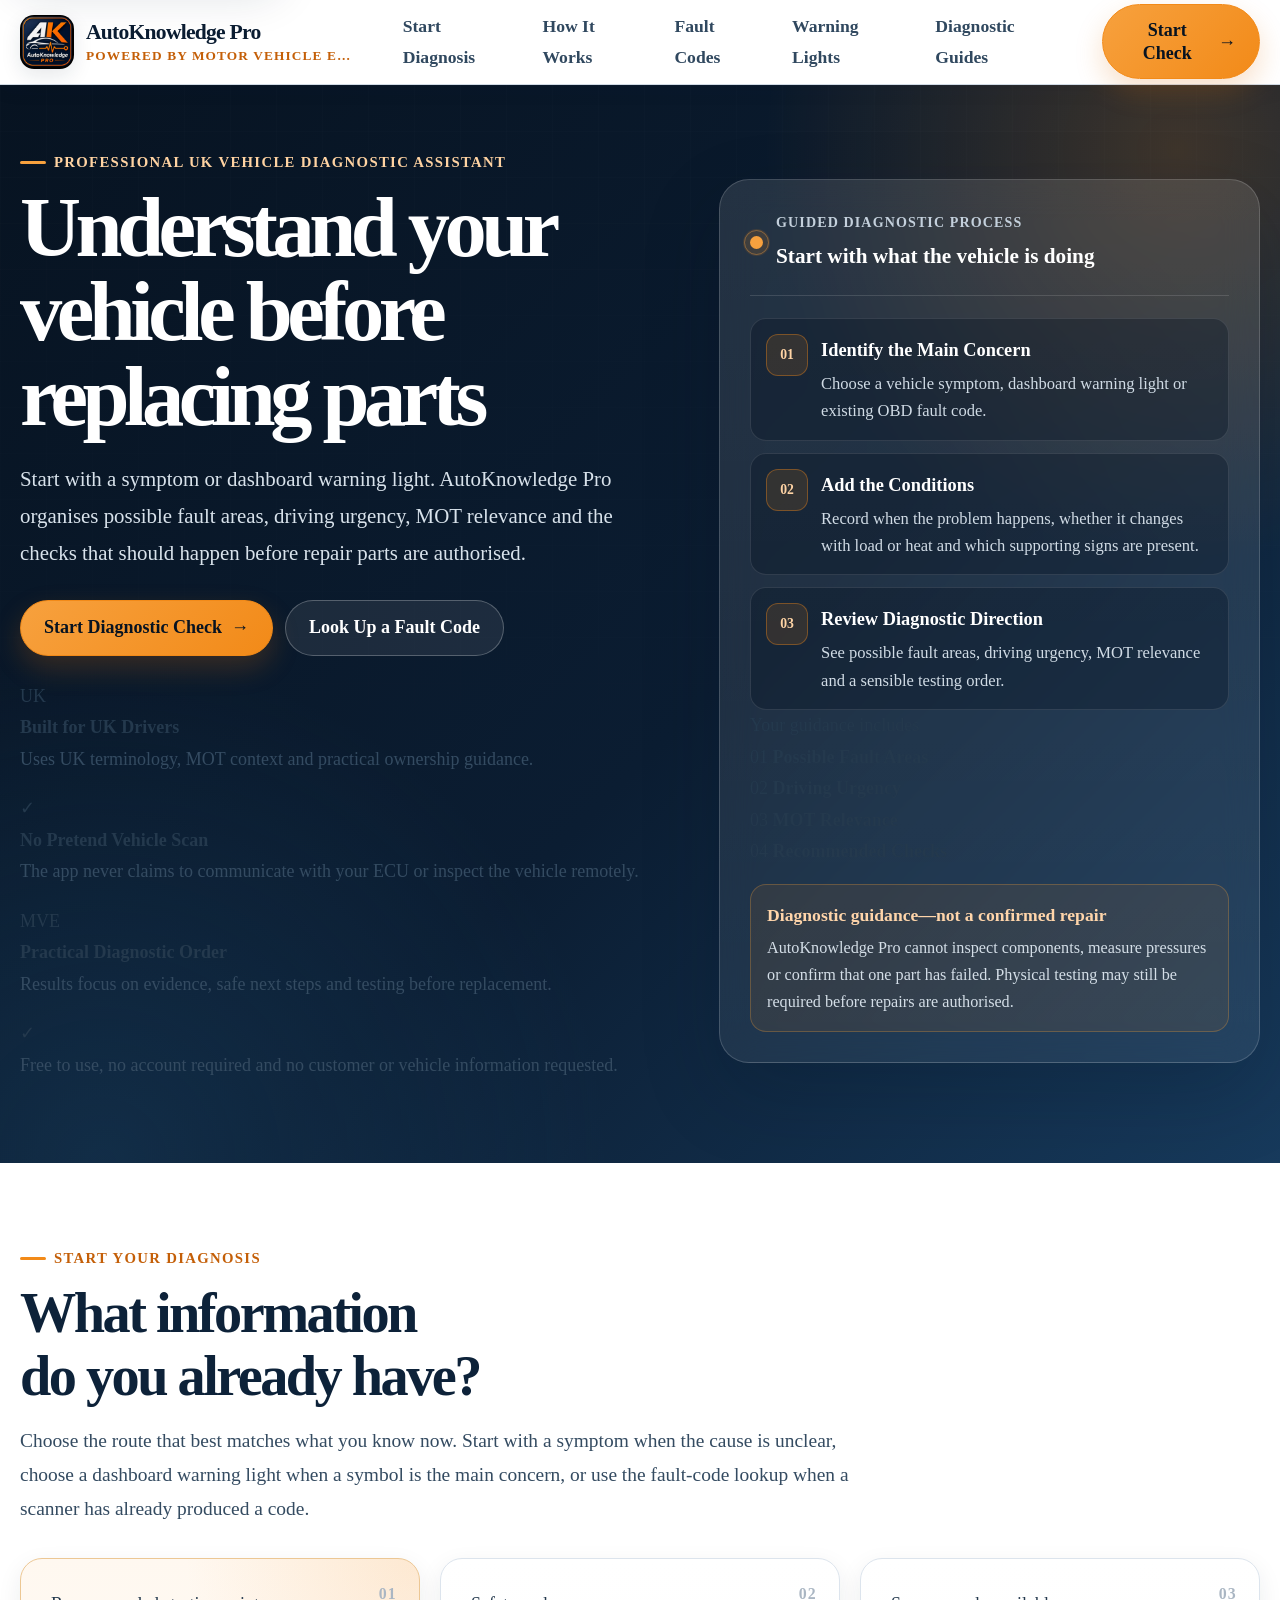
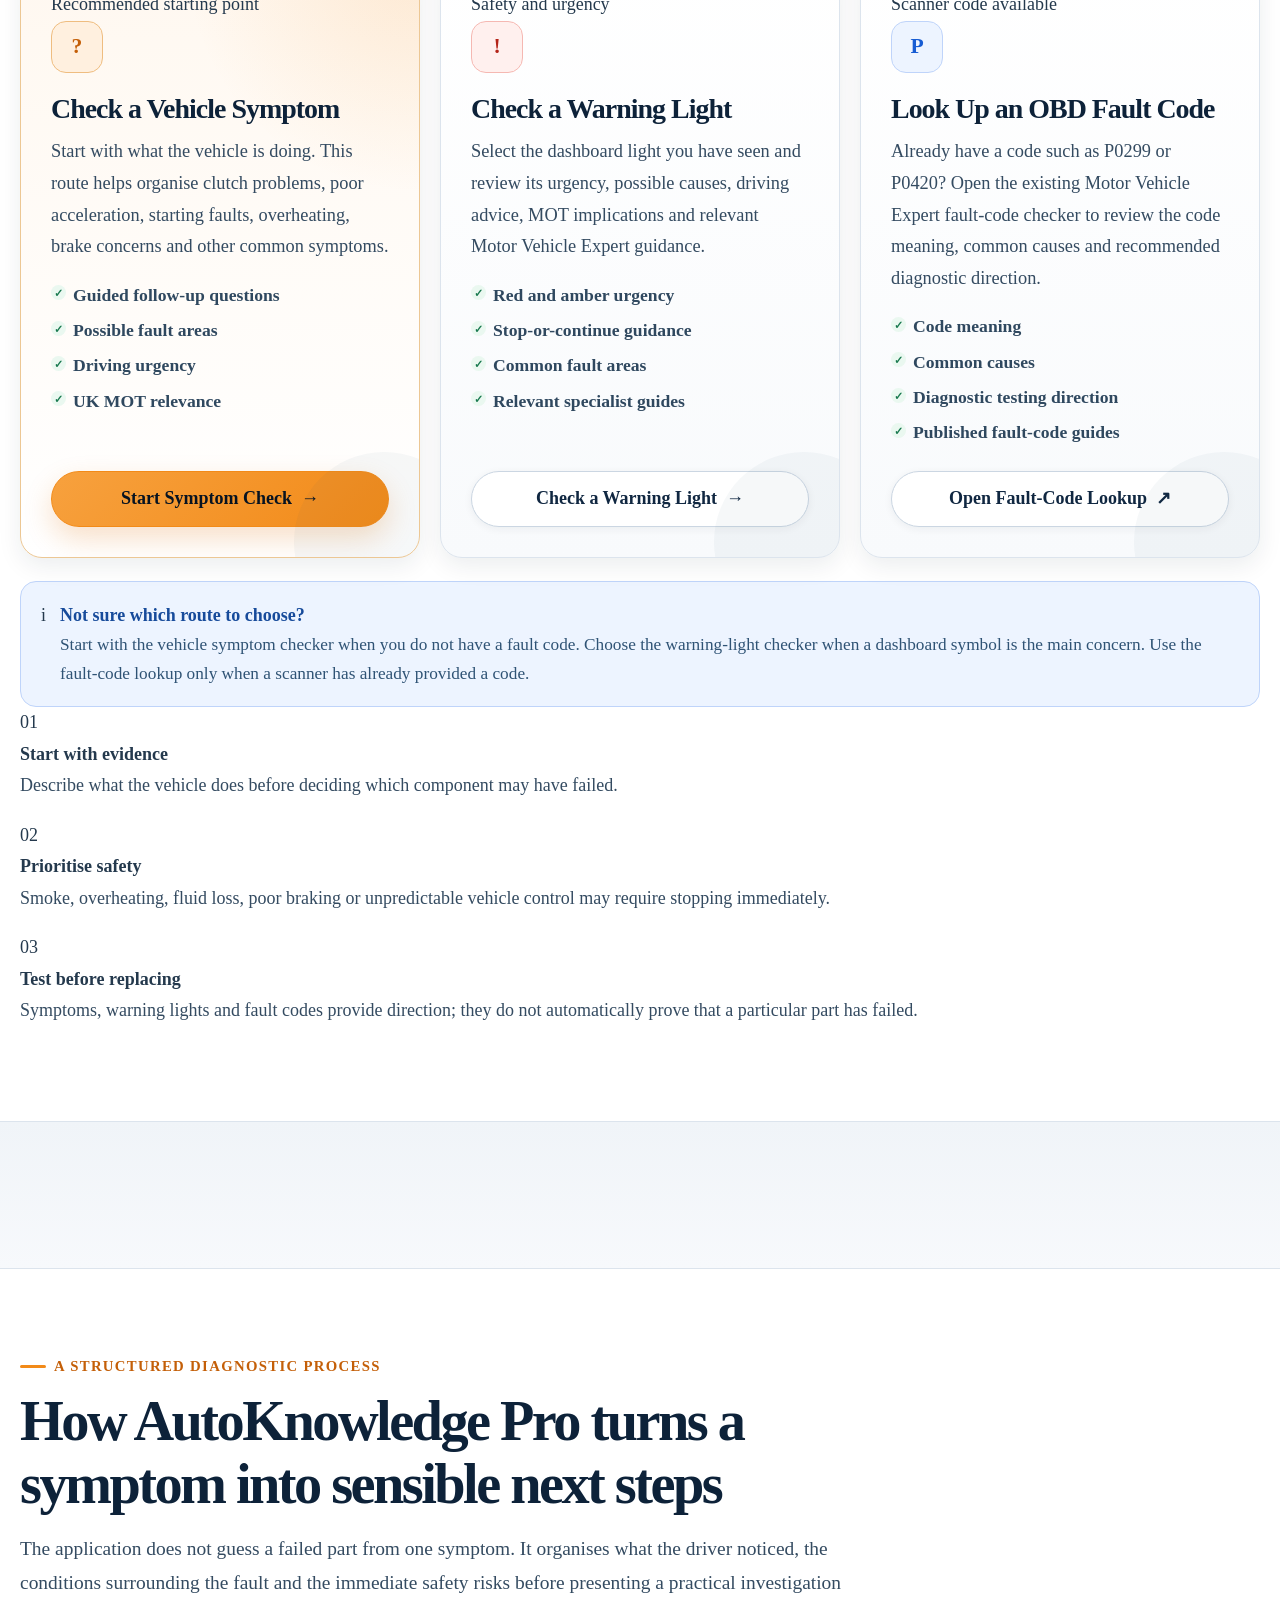
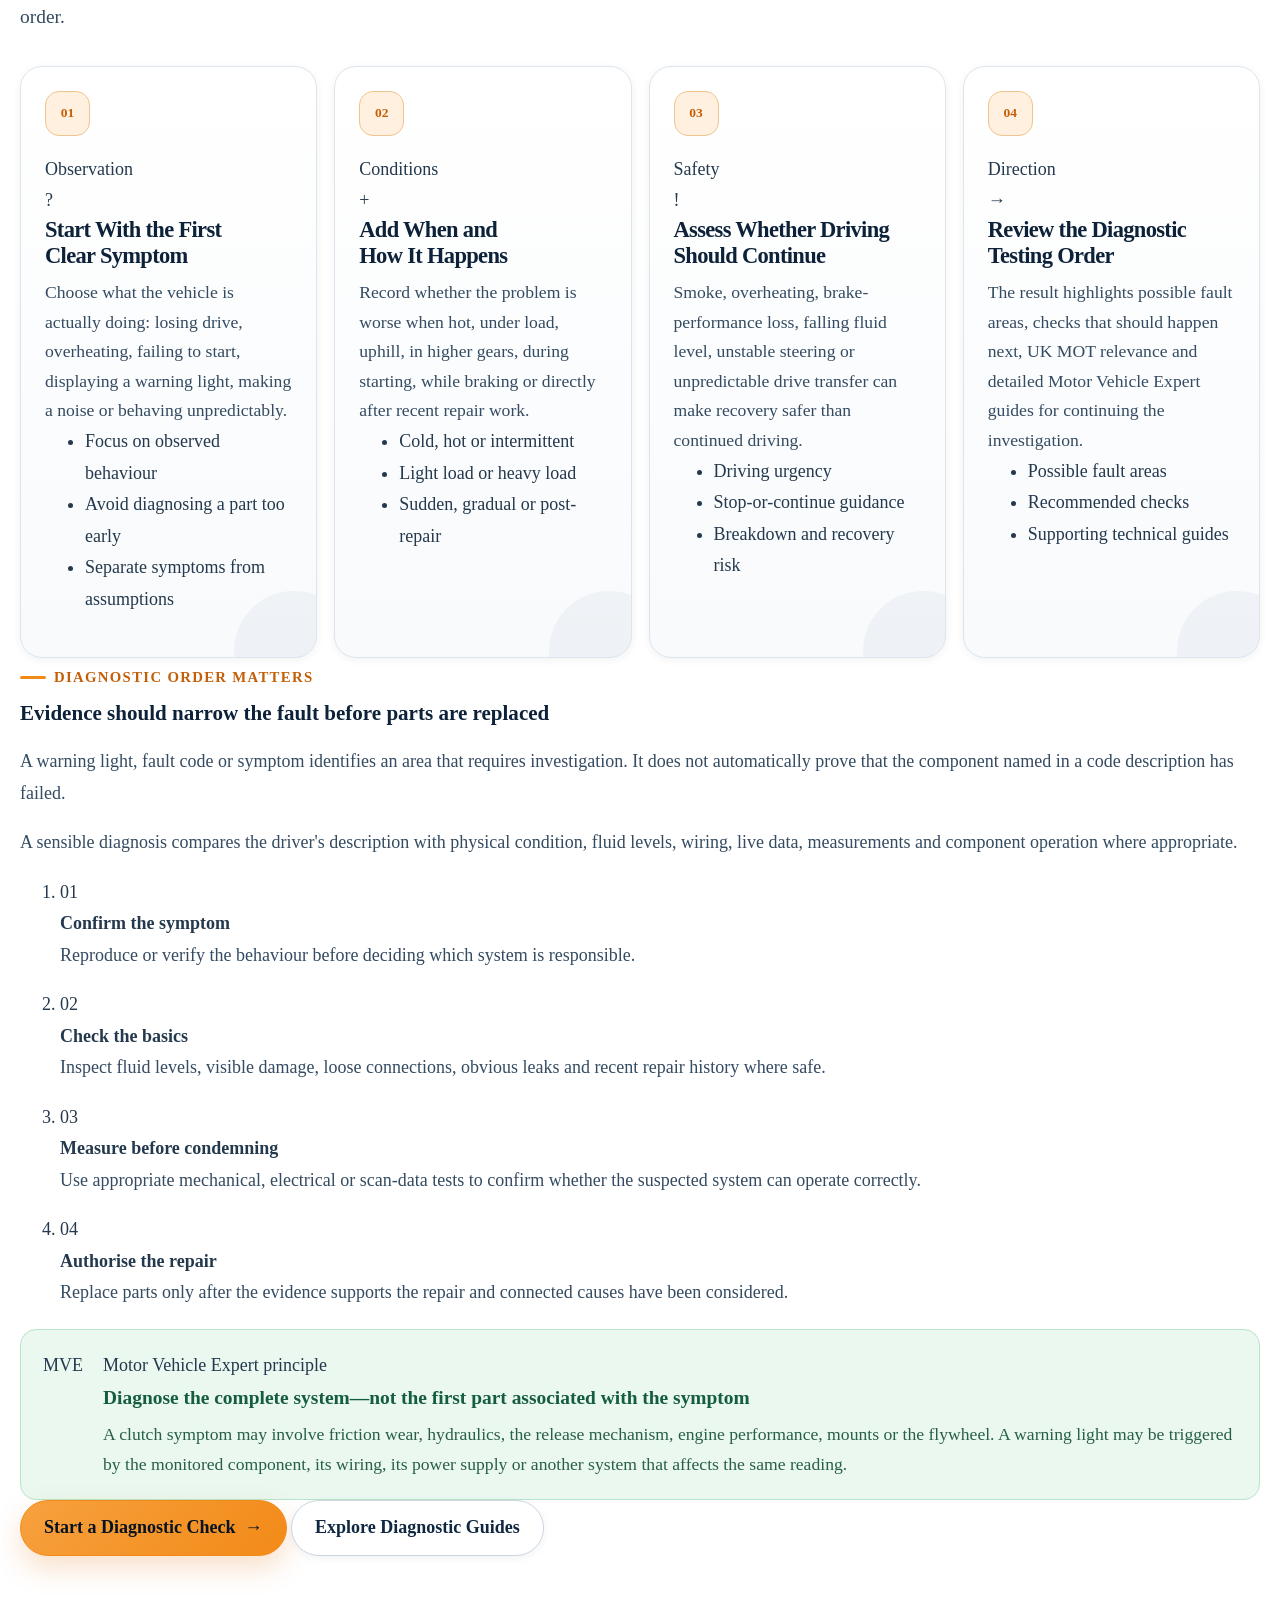
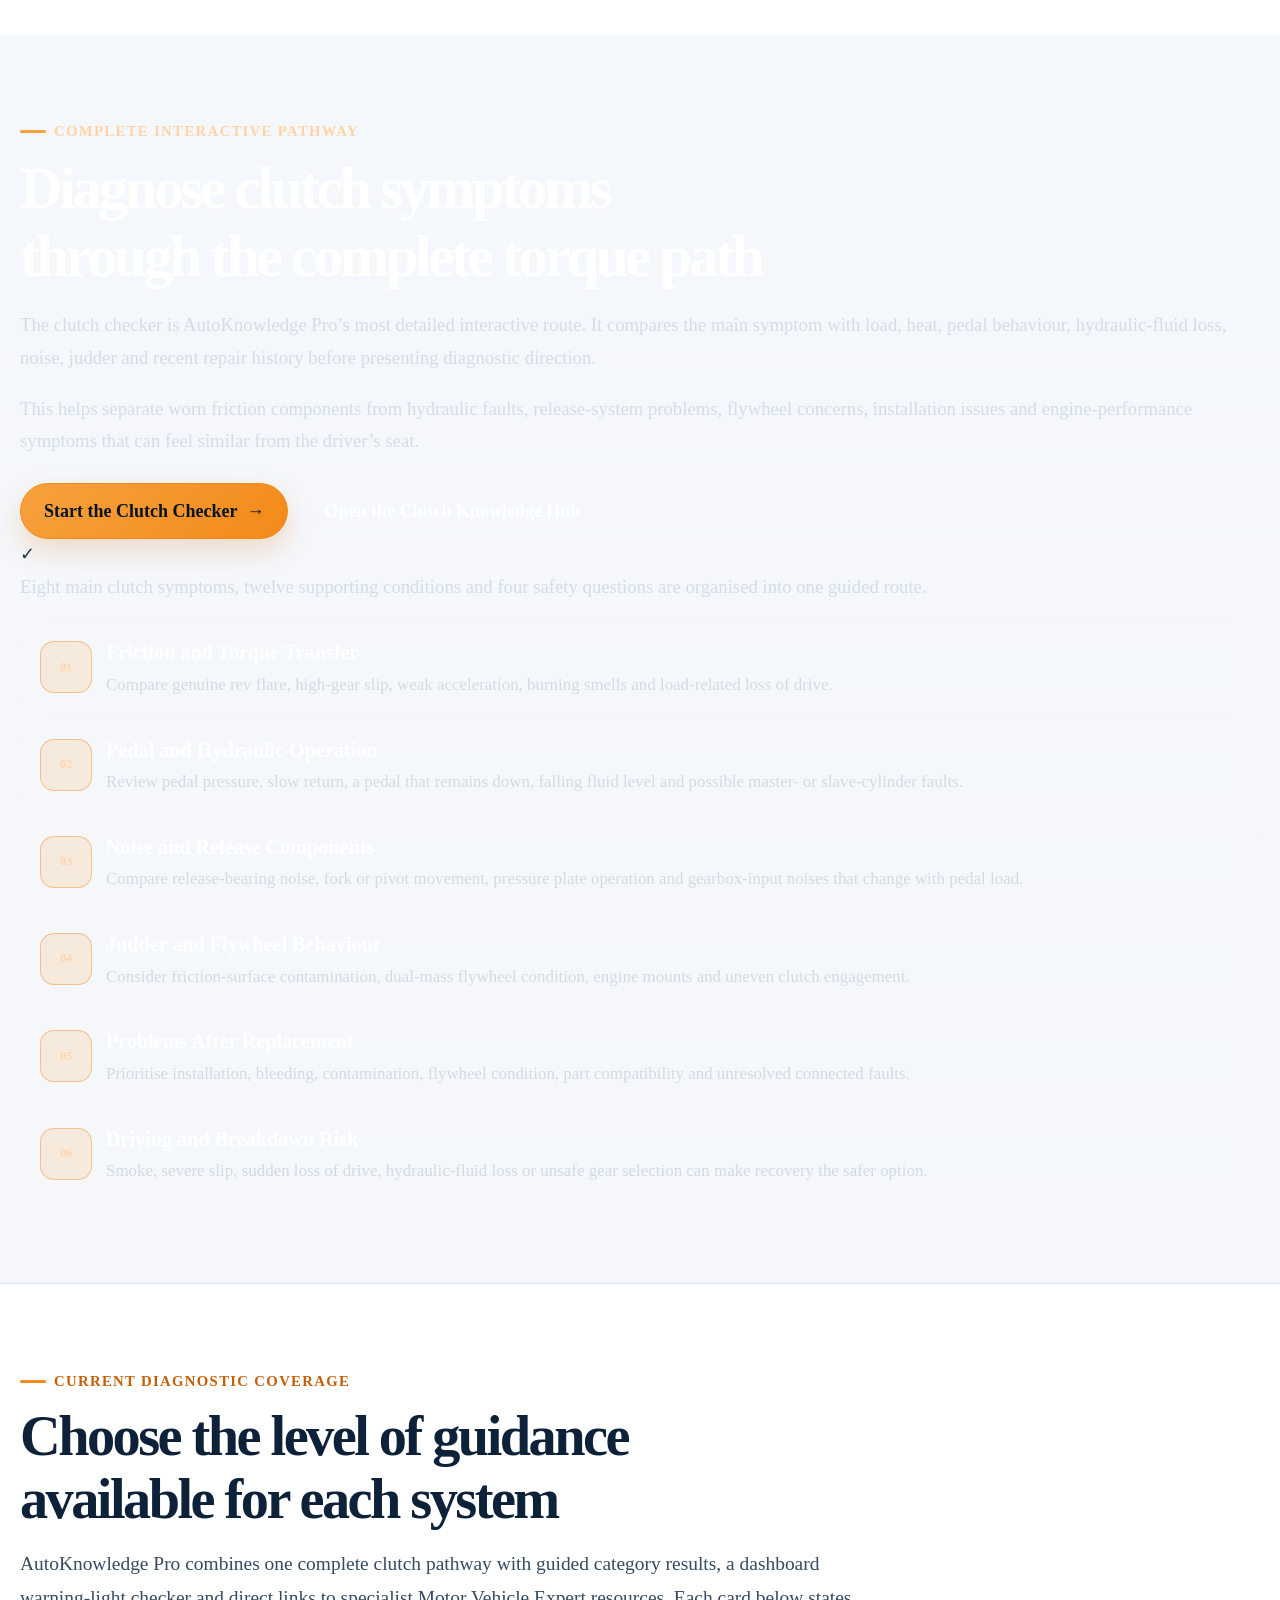
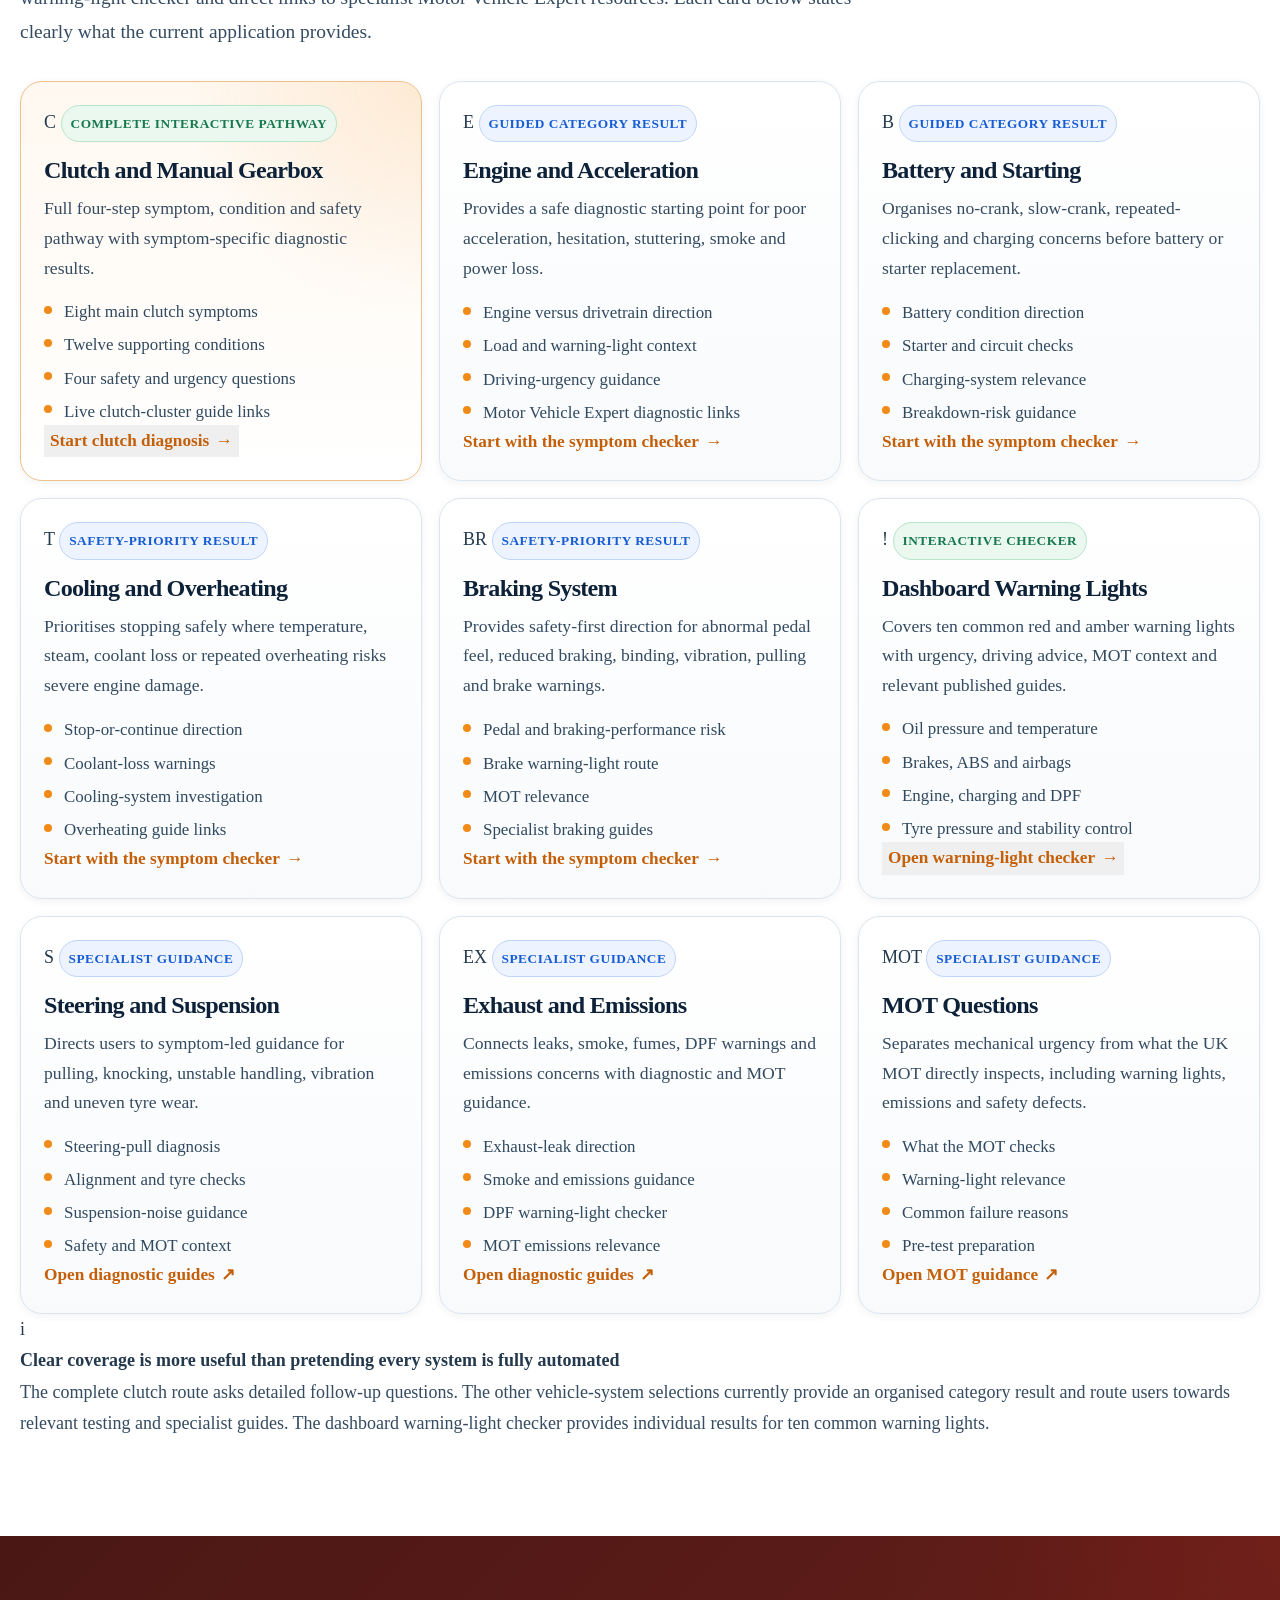
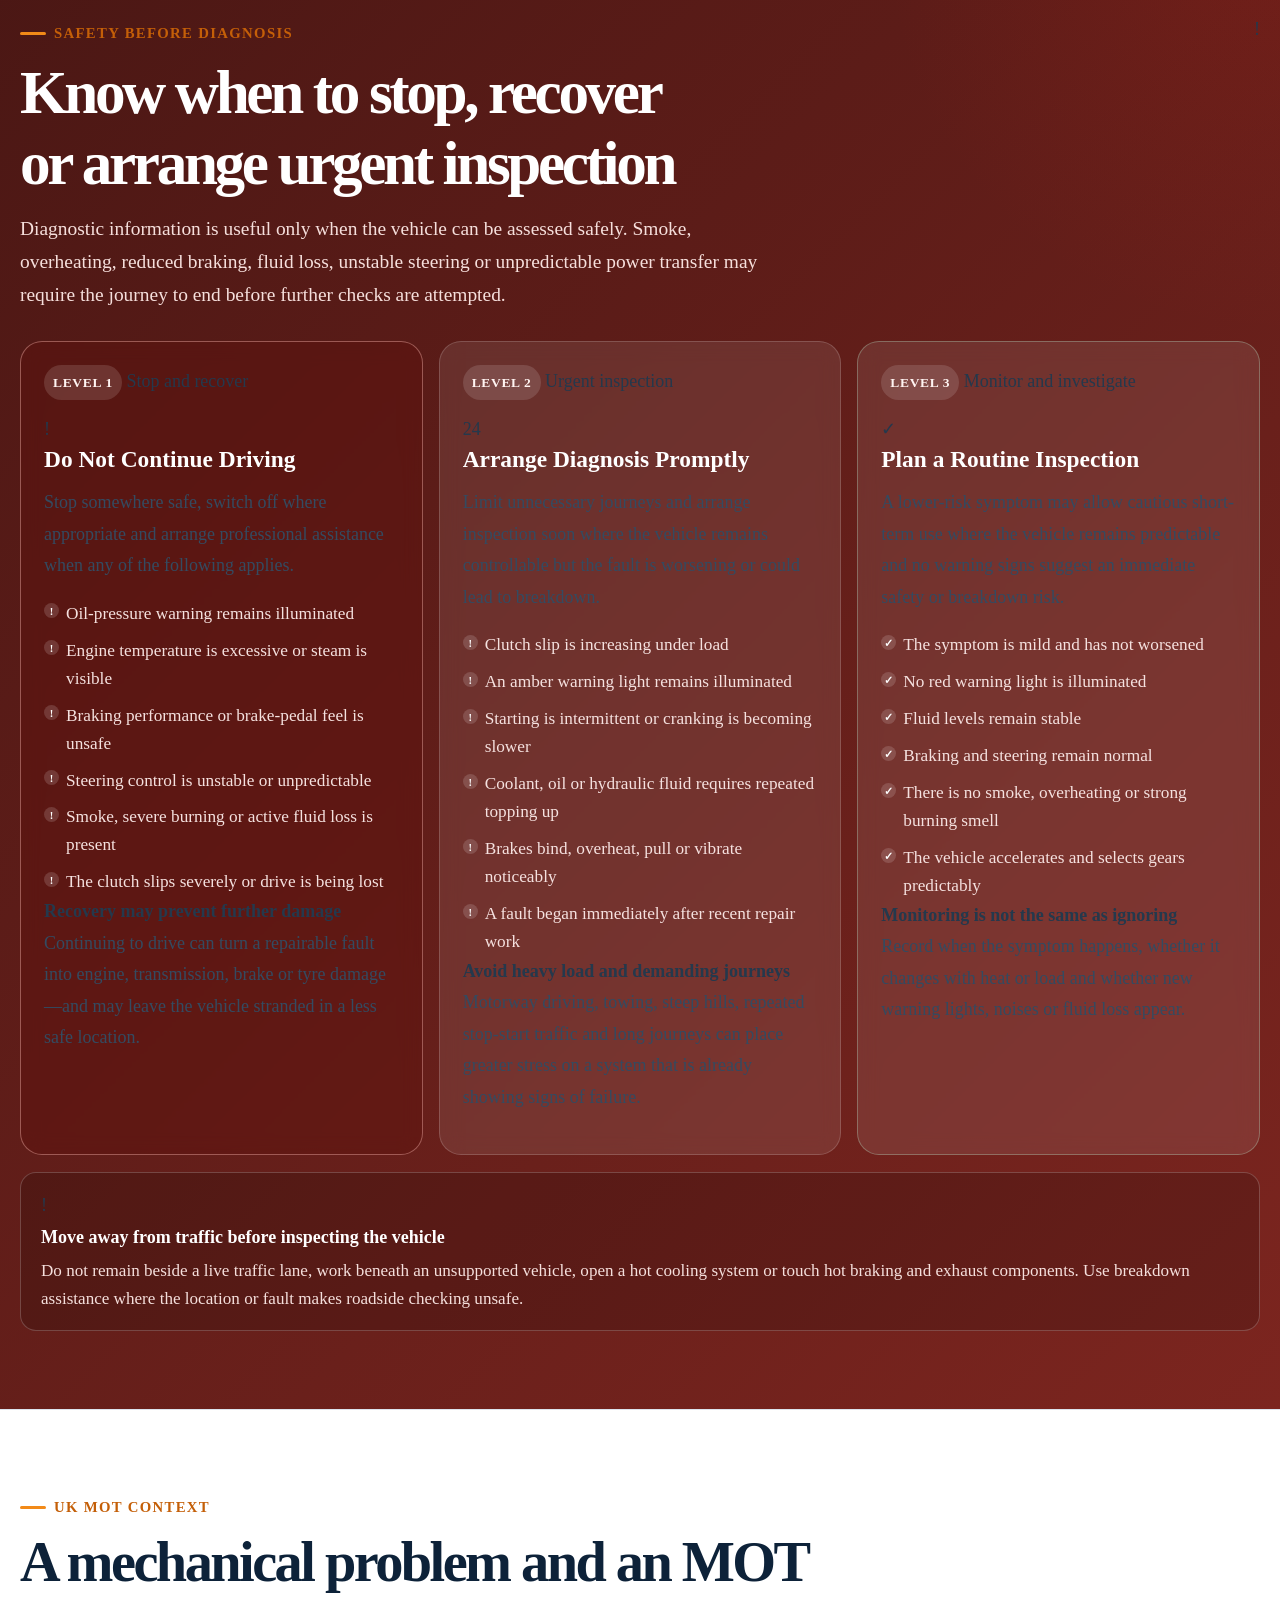
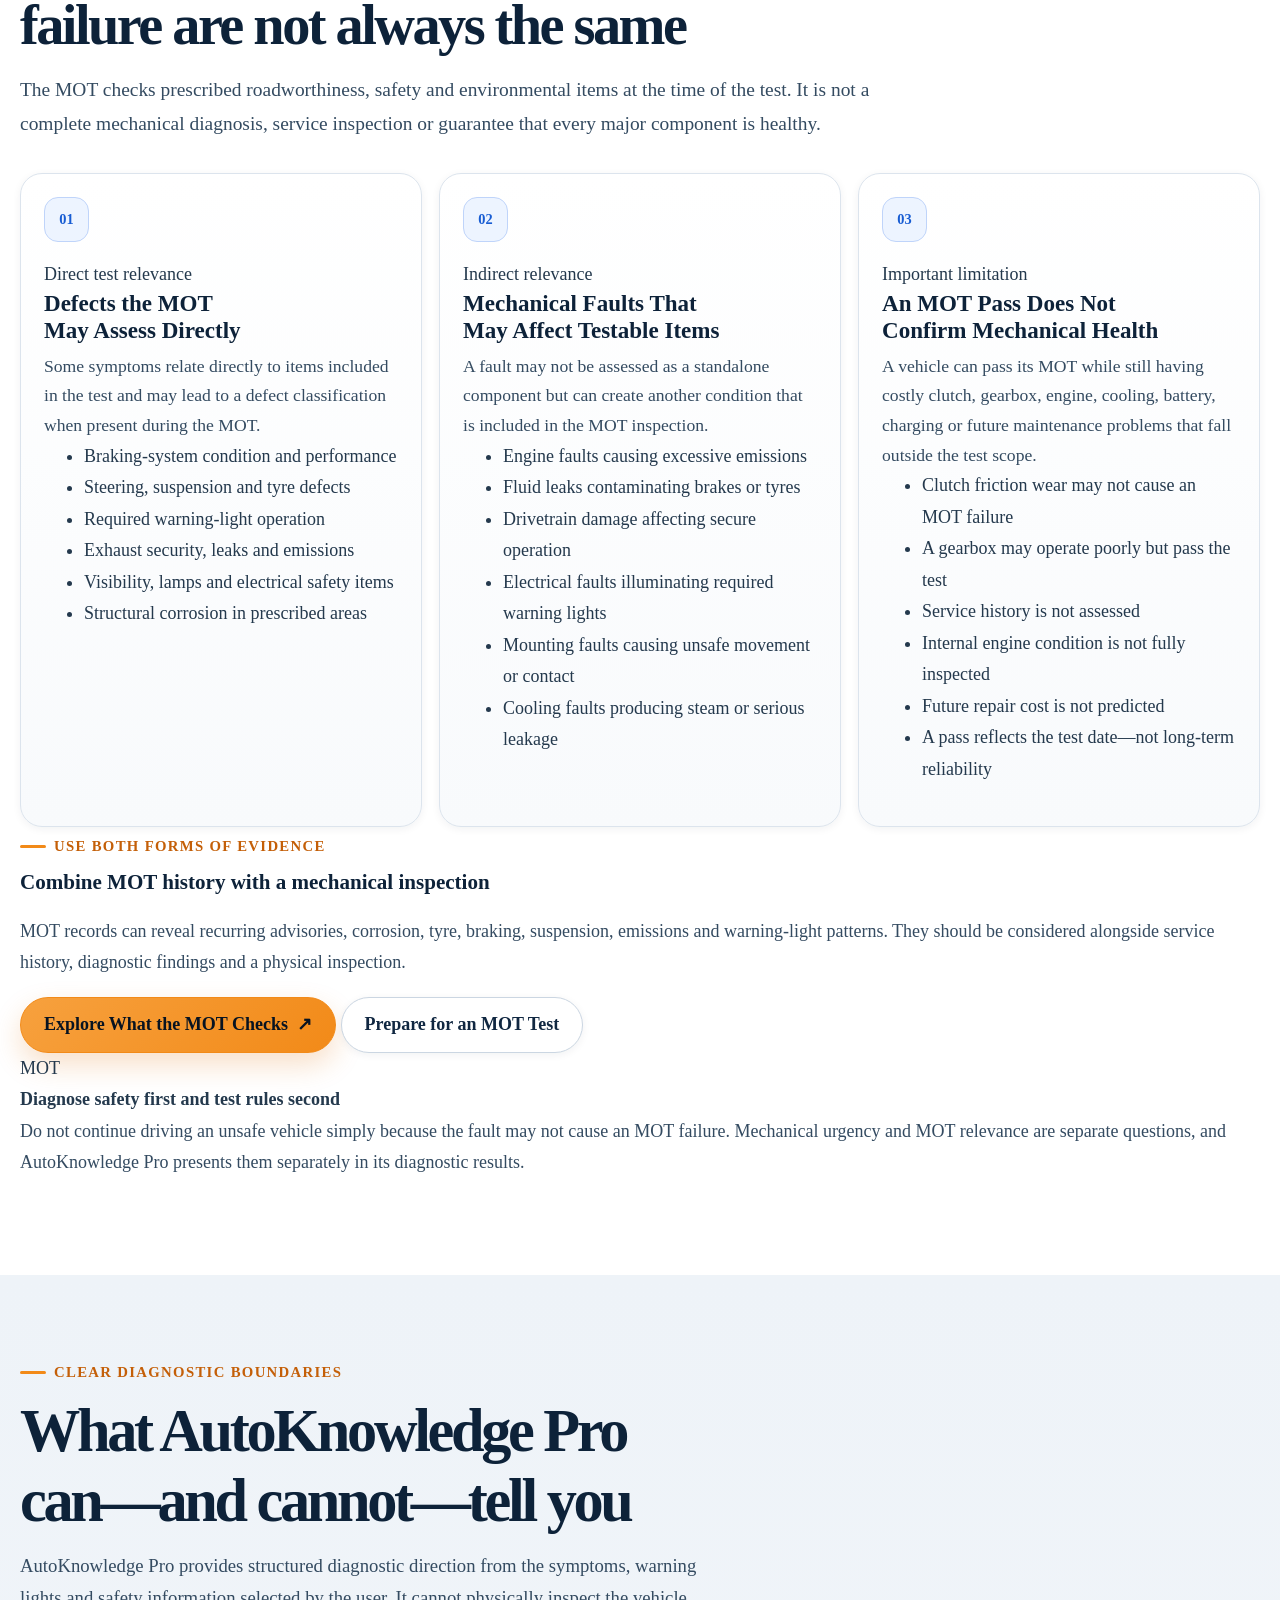
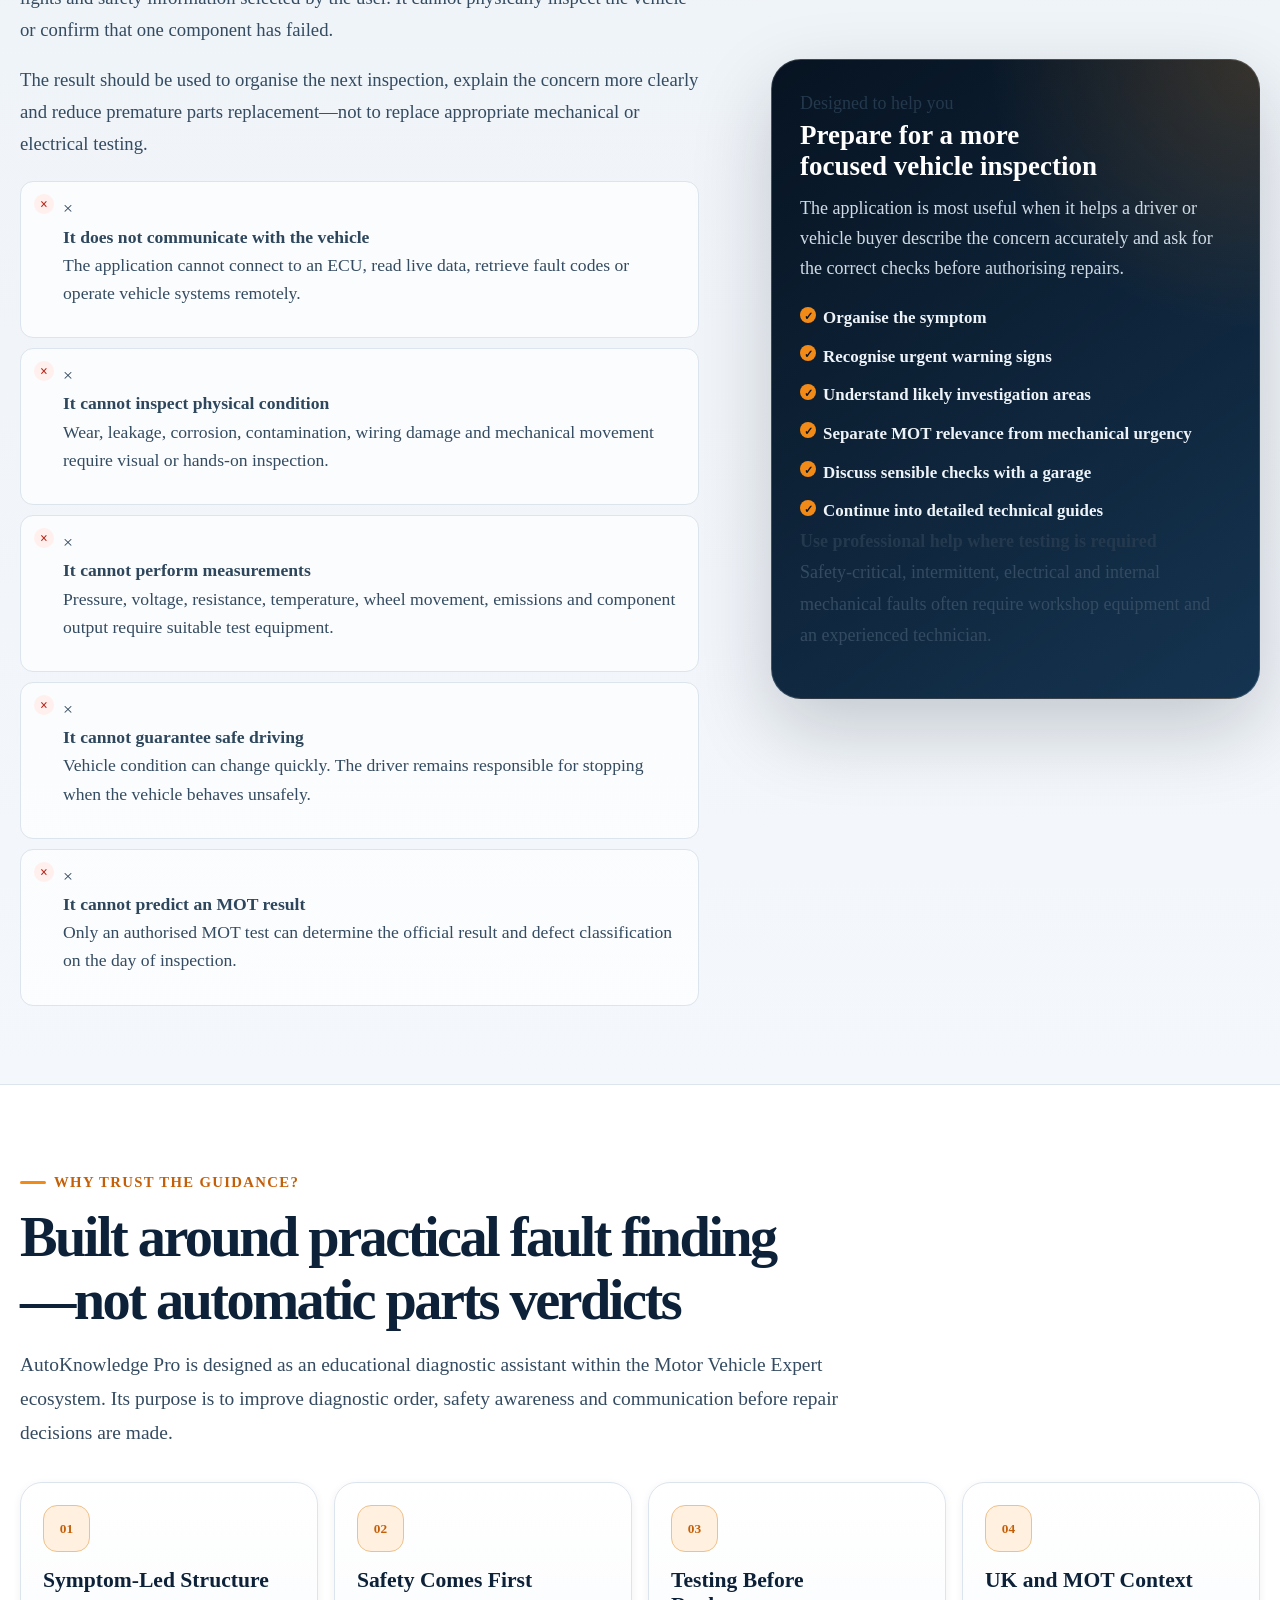
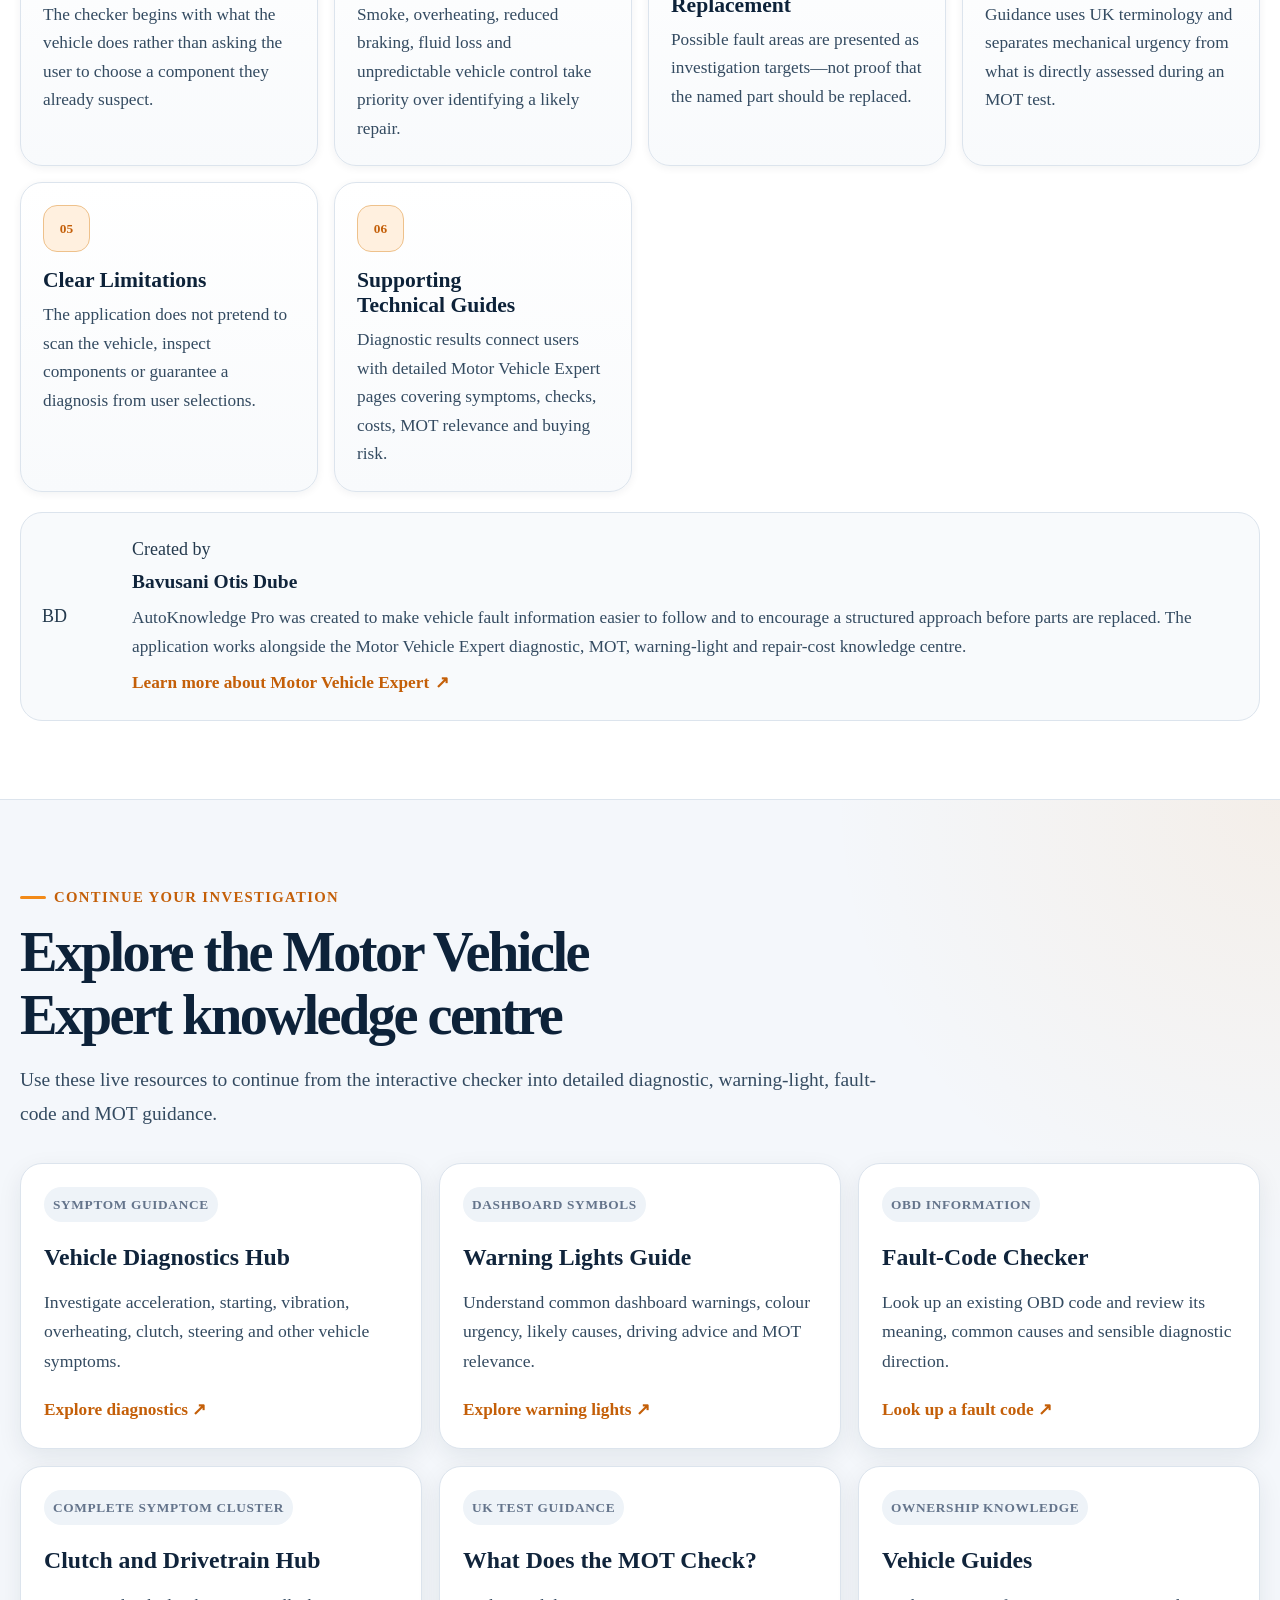
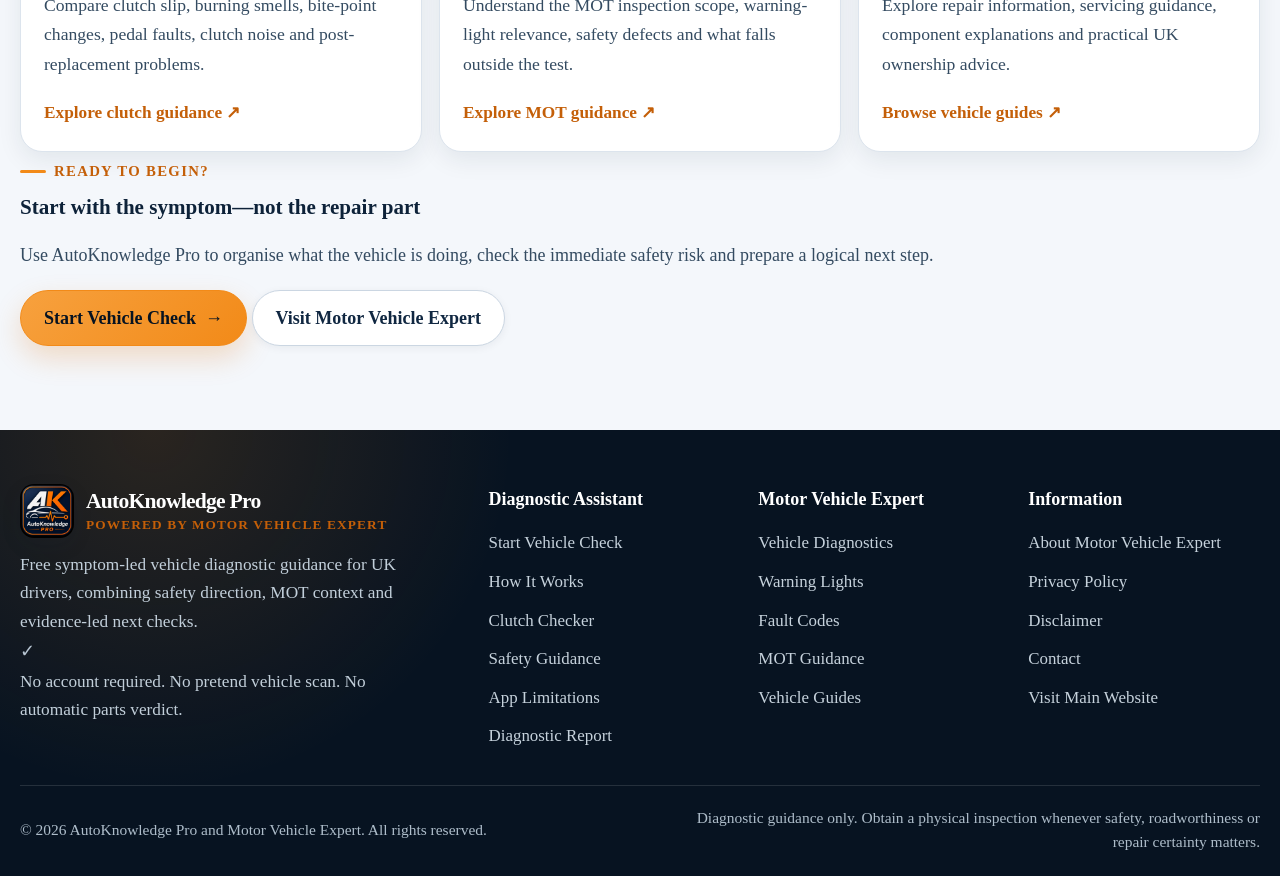
==== commit f5221eeb: "Update index.html" ====
--- a/index.html
+++ b/index.html
@@ -10,11 +10,11 @@
     content="width=device-width, initial-scale=1.0"
   />
 
-  <title>AutoKnowledge Pro | Free UK Car Problem Checker</title>
+  <title>AutoKnowledge Pro | Free UK Vehicle Diagnostic Assistant</title>
 
   <meta
     name="description"
-    content="Check a car symptom, dashboard warning light or OBD fault code with AutoKnowledge Pro. Get plain-English safety, MOT and diagnostic guidance for UK drivers."
+    content="Use AutoKnowledge Pro to check vehicle symptoms and dashboard warning lights. Get clear UK driving urgency, MOT relevance, possible fault areas and sensible diagnostic next steps."
   />
 
   <meta
@@ -24,12 +24,22 @@
 
   <meta
     name="author"
-    content="Motor Vehicle Expert"
+    content="Bavusani Otis Dube"
+  />
+
+  <meta
+    name="application-name"
+    content="AutoKnowledge Pro"
   />
 
   <meta
     name="theme-color"
-    content="#0f2744"
+    content="#071321"
+  />
+
+  <meta
+    name="color-scheme"
+    content="light"
   />
 
   <link
@@ -44,6 +54,11 @@
   />
 
   <link
+    rel="apple-touch-icon"
+    href="logo.png"
+  />
+
+  <link
     rel="stylesheet"
     href="styles.css"
   />
@@ -69,12 +84,12 @@
 
   <meta
     property="og:title"
-    content="AutoKnowledge Pro | Free UK Car Problem Checker"
+    content="AutoKnowledge Pro | Free UK Vehicle Diagnostic Assistant"
   />
 
   <meta
     property="og:description"
-    content="Choose a vehicle symptom or warning light and get clear diagnostic direction, safety guidance, MOT relevance and sensible next checks."
+    content="Check vehicle symptoms and dashboard warning lights with clear driving urgency, MOT relevance, possible fault areas and sensible diagnostic next steps."
   />
 
   <meta
@@ -89,11 +104,11 @@
 
   <meta
     property="og:image:alt"
-    content="AutoKnowledge Pro by Motor Vehicle Expert"
+    content="AutoKnowledge Pro vehicle diagnostic assistant logo"
   />
 
   <!-- ======================================================
-       TWITTER
+       X / TWITTER
   ======================================================= -->
 
   <meta
@@ -103,17 +118,22 @@
 
   <meta
     name="twitter:title"
-    content="AutoKnowledge Pro | Free UK Car Problem Checker"
+    content="AutoKnowledge Pro | Free UK Vehicle Diagnostic Assistant"
   />
 
   <meta
     name="twitter:description"
-    content="Check vehicle symptoms, warning lights and fault-code guidance in plain English."
+    content="Check vehicle symptoms, warning lights, driving urgency and MOT relevance in plain English."
   />
 
   <meta
     name="twitter:image"
     content="https://bavusanidube-prog.github.io/autoknowledge-pro/logo.png"
+  />
+
+  <meta
+    name="twitter:image:alt"
+    content="AutoKnowledge Pro vehicle diagnostic assistant logo"
   />
 
   <!-- ======================================================
@@ -126,17 +146,20 @@
     "@type": "WebApplication",
     "@id": "https://bavusanidube-prog.github.io/autoknowledge-pro/#application",
     "name": "AutoKnowledge Pro",
-    "alternateName": "Motor Vehicle Expert Car Problem Checker",
+    "alternateName": "AutoKnowledge Pro UK Vehicle Diagnostic Assistant",
     "url": "https://bavusanidube-prog.github.io/autoknowledge-pro/",
+    "image": "https://bavusanidube-prog.github.io/autoknowledge-pro/logo.png",
+    "description": "A free UK-focused vehicle symptom and dashboard warning-light assistant providing driving urgency, MOT relevance, possible fault areas and sensible diagnostic next steps.",
     "applicationCategory": "AutomotiveApplication",
-    "applicationSubCategory": "Vehicle symptom and warning light checker",
-    "operatingSystem": "Web browser",
+    "applicationSubCategory": "Vehicle symptom and dashboard warning-light checker",
+    "operatingSystem": "Any operating system with a modern web browser",
     "browserRequirements": "Requires JavaScript and a modern web browser",
+    "inLanguage": "en-GB",
     "isAccessibleForFree": true,
-    "description": "A free UK-focused vehicle problem checker that helps users understand symptoms, dashboard warning lights, driving urgency, MOT relevance and sensible diagnostic next steps.",
     "creator": {
       "@type": "Person",
-      "name": "Bavusani Otis Dube"
+      "name": "Bavusani Otis Dube",
+      "url": "https://motorvehicleexpert.co.uk/about.html"
     },
     "publisher": {
       "@type": "Organization",
@@ -150,8 +173,18 @@
     "offers": {
       "@type": "Offer",
       "price": "0",
-      "priceCurrency": "GBP"
-    }
+      "priceCurrency": "GBP",
+      "availability": "https://schema.org/InStock"
+    },
+    "featureList": [
+      "Vehicle symptom checker",
+      "Clutch symptom checker",
+      "Dashboard warning-light checker",
+      "Driving urgency guidance",
+      "UK MOT relevance",
+      "Possible fault areas",
+      "Recommended diagnostic checks"
+    ]
   }
   </script>
 
@@ -163,19 +196,23 @@
     class="skip-link"
     href="#main-content"
   >
-    Skip to diagnostic checker
+    Skip to the diagnostic assistant
   </a>
 
   <!-- ======================================================
-       SITE HEADER
+       PREMIUM APPLICATION HEADER
   ======================================================= -->
 
   <header class="site-header">
 
     <div class="app-container header-inner">
 
+      <!-- ==================================================
+           AUTOKNOWLEDGE PRO BRAND
+      =================================================== -->
+
       <a
-        class="app-brand"
+        class="app-brand app-brand-header"
         href="./"
         aria-label="AutoKnowledge Pro home"
       >
@@ -183,56 +220,100 @@
         <img
           src="logo.png"
           alt="AutoKnowledge Pro logo"
-          class="app-logo"
-          width="64"
-          height="64"
+          class="app-logo app-logo-header"
+          width="82"
+          height="82"
+          decoding="async"
         />
 
-        <span class="brand-copy">
-
-          <small>
-            Motor Vehicle Expert
-          </small>
+        <span class="brand-copy header-brand-copy">
 
           <strong>
             AutoKnowledge Pro
           </strong>
 
+          <small>
+            Powered by Motor Vehicle Expert
+          </small>
+
         </span>
 
       </a>
+
+      <!-- ==================================================
+           PRIMARY NAVIGATION
+      =================================================== -->
 
       <nav
         class="header-nav"
         aria-label="Primary navigation"
       >
 
-        <a href="#start-check">
-          Start Check
+        <a
+          class="header-nav-link"
+          href="#start-check"
+        >
+          Start Diagnosis
         </a>
 
-        <a href="#how-it-works">
+        <a
+          class="header-nav-link"
+          href="#how-it-works"
+        >
           How It Works
         </a>
 
         <a
+          class="header-nav-link"
           href="https://motorvehicleexpert.co.uk/fault-codes.html"
           target="_blank"
-          rel="noopener"
+          rel="noopener noreferrer"
         >
           Fault Codes
         </a>
 
         <a
+          class="header-nav-link"
+          href="https://motorvehicleexpert.co.uk/warning-lights.html"
+          target="_blank"
+          rel="noopener noreferrer"
+        >
+          Warning Lights
+        </a>
+
+        <a
+          class="header-nav-link"
           href="https://motorvehicleexpert.co.uk/diagnostics.html"
           target="_blank"
-          rel="noopener"
+          rel="noopener noreferrer"
         >
           Diagnostic Guides
         </a>
 
       </nav>
 
+      <!-- ==================================================
+           HEADER PRIMARY ACTION
+      =================================================== -->
+
+      <a
+        class="button button-primary header-cta"
+        href="#start-check"
+      >
+
+        <span>
+          Start Check
+        </span>
+
+        <span
+          class="header-cta-arrow"
+          aria-hidden="true"
+        >
+          →
+        </span>
+
+      </a>
+
     </div>
 
   </header>
@@ -240,27 +321,34 @@
   <main id="main-content">
 
     <!-- ====================================================
-         HONEST PRODUCT HERO
+         PREMIUM DIAGNOSTIC ASSISTANT HERO
     ===================================================== -->
 
-    <section class="app-hero">
+    <section
+      class="app-hero"
+      aria-labelledby="hero-title"
+    >
 
       <div class="app-container hero-grid">
 
+        <!-- ==================================================
+             HERO MESSAGE
+        =================================================== -->
+
         <div class="hero-copy">
 
           <span class="eyebrow">
-            Free UK vehicle problem checker
+            Professional UK vehicle diagnostic assistant
           </span>
 
-          <h1>
-            Understand your car problem before replacing parts
+          <h1 id="hero-title">
+            Understand your vehicle before replacing parts
           </h1>
 
           <p class="hero-lead">
-            Choose a vehicle symptom or dashboard warning light and receive
-            plain-English diagnostic direction, driving urgency, MOT relevance
-            and sensible checks to discuss with a mechanic.
+            Start with a symptom or dashboard warning light. AutoKnowledge Pro
+            organises possible fault areas, driving urgency, MOT relevance and
+            the checks that should happen before repair parts are authorised.
           </p>
 
           <div class="hero-actions">
@@ -269,62 +357,153 @@
               class="button button-primary"
               href="#start-check"
             >
-              Start Vehicle Check
+
+              <span>
+                Start Diagnostic Check
+              </span>
+
+              <span aria-hidden="true">
+                →
+              </span>
+
             </a>
 
             <a
               class="button button-secondary"
               href="https://motorvehicleexpert.co.uk/fault-codes.html"
               target="_blank"
-              rel="noopener"
+              rel="noopener noreferrer"
             >
               Look Up a Fault Code
             </a>
 
           </div>
 
-          <ul
-            class="hero-benefits"
-            aria-label="App benefits"
+          <!-- ================================================
+               PRODUCT TRUST POINTS
+          ================================================= -->
+
+          <div
+            class="hero-trust-grid"
+            aria-label="AutoKnowledge Pro benefits"
           >
 
-            <li>
-              No account required
-            </li>
-
-            <li>
-              No pretend vehicle scan
-            </li>
-
-            <li>
-              UK and MOT-aware guidance
-            </li>
-
-            <li>
-              Free to use
-            </li>
-
-          </ul>
+            <article class="hero-trust-card">
+
+              <span
+                class="hero-trust-icon"
+                aria-hidden="true"
+              >
+                UK
+              </span>
+
+              <div>
+
+                <strong>
+                  Built for UK Drivers
+                </strong>
+
+                <p>
+                  Uses UK terminology, MOT context and practical ownership
+                  guidance.
+                </p>
+
+              </div>
+
+            </article>
+
+            <article class="hero-trust-card">
+
+              <span
+                class="hero-trust-icon"
+                aria-hidden="true"
+              >
+                ✓
+              </span>
+
+              <div>
+
+                <strong>
+                  No Pretend Vehicle Scan
+                </strong>
+
+                <p>
+                  The app never claims to communicate with your ECU or inspect
+                  the vehicle remotely.
+                </p>
+
+              </div>
+
+            </article>
+
+            <article class="hero-trust-card">
+
+              <span
+                class="hero-trust-icon"
+                aria-hidden="true"
+              >
+                MVE
+              </span>
+
+              <div>
+
+                <strong>
+                  Practical Diagnostic Order
+                </strong>
+
+                <p>
+                  Results focus on evidence, safe next steps and testing before
+                  replacement.
+                </p>
+
+              </div>
+
+            </article>
+
+          </div>
+
+          <div class="hero-assurance">
+
+            <span
+              class="hero-assurance-mark"
+              aria-hidden="true"
+            >
+              ✓
+            </span>
+
+            <p>
+              Free to use, no account required and no customer or vehicle
+              information requested.
+            </p>
+
+          </div>
 
         </div>
+
+        <!-- ==================================================
+             DIAGNOSTIC ASSISTANT PREVIEW
+        =================================================== -->
 
         <aside
           class="hero-diagnostic-card"
-          aria-label="How AutoKnowledge Pro helps"
+          aria-labelledby="hero-card-title"
         >
 
           <div class="diagnostic-card-heading">
 
-            <span class="status-indicator"></span>
+            <span
+              class="status-indicator"
+              aria-hidden="true"
+            ></span>
 
             <div>
 
               <small>
-                Diagnostic guidance
+                Guided diagnostic process
               </small>
 
-              <strong>
-                Start with what you noticed
+              <strong id="hero-card-title">
+                Start with what the vehicle is doing
               </strong>
 
             </div>
@@ -335,19 +514,22 @@
 
             <article class="diagnostic-preview-item">
 
-              <span class="preview-icon">
+              <span
+                class="preview-icon"
+                aria-hidden="true"
+              >
                 01
               </span>
 
               <div>
 
                 <strong>
-                  Choose the symptom
+                  Identify the Main Concern
                 </strong>
 
                 <p>
-                  Tell us whether the vehicle will not start, lacks power,
-                  overheats, smells, shakes or shows another problem.
+                  Choose a vehicle symptom, dashboard warning light or existing
+                  OBD fault code.
                 </p>
 
               </div>
@@ -356,19 +538,22 @@
 
             <article class="diagnostic-preview-item">
 
-              <span class="preview-icon">
+              <span
+                class="preview-icon"
+                aria-hidden="true"
+              >
                 02
               </span>
 
               <div>
 
                 <strong>
-                  Add the conditions
+                  Add the Conditions
                 </strong>
 
                 <p>
-                  Record when it happens, which warning lights appear and
-                  whether the vehicle still drives normally.
+                  Record when the problem happens, whether it changes with load
+                  or heat and which supporting signs are present.
                 </p>
 
               </div>
@@ -377,19 +562,22 @@
 
             <article class="diagnostic-preview-item">
 
-              <span class="preview-icon">
+              <span
+                class="preview-icon"
+                aria-hidden="true"
+              >
                 03
               </span>
 
               <div>
 
                 <strong>
-                  Review the next steps
+                  Review Diagnostic Direction
                 </strong>
 
                 <p>
-                  See likely fault areas, urgency, MOT relevance and the checks
-                  that should happen before parts are replaced.
+                  See possible fault areas, driving urgency, MOT relevance and a
+                  sensible testing order.
                 </p>
 
               </div>
@@ -398,16 +586,84 @@
 
           </div>
 
+          <!-- ================================================
+               RESULT PREVIEW
+          ================================================= -->
+
+          <div class="hero-output-panel">
+
+            <span class="hero-output-label">
+              Your guidance includes
+            </span>
+
+            <div class="hero-output-grid">
+
+              <div>
+
+                <span aria-hidden="true">
+                  01
+                </span>
+
+                <strong>
+                  Possible Fault Areas
+                </strong>
+
+              </div>
+
+              <div>
+
+                <span aria-hidden="true">
+                  02
+                </span>
+
+                <strong>
+                  Driving Urgency
+                </strong>
+
+              </div>
+
+              <div>
+
+                <span aria-hidden="true">
+                  03
+                </span>
+
+                <strong>
+                  MOT Relevance
+                </strong>
+
+              </div>
+
+              <div>
+
+                <span aria-hidden="true">
+                  04
+                </span>
+
+                <strong>
+                  Recommended Checks
+                </strong>
+
+              </div>
+
+            </div>
+
+          </div>
+
+          <!-- ================================================
+               HONEST LIMITATION
+          ================================================= -->
+
           <div class="honesty-notice">
 
             <strong>
-              What this app does not do
+              Diagnostic guidance—not a confirmed repair
             </strong>
 
             <p>
-              AutoKnowledge Pro does not connect to your vehicle, read an ECU or
-              replace a professional inspection. It provides structured
-              diagnostic guidance from the information you select.
+              AutoKnowledge Pro cannot inspect components, measure pressures or
+              confirm that one part has failed. Physical testing may still be
+              required before repairs are authorised.
             </p>
 
           </div>
@@ -419,7 +675,7 @@
     </section>
 
     <!-- ====================================================
-         START YOUR VEHICLE CHECK
+         START YOUR DIAGNOSTIC CHECK
     ===================================================== -->
 
     <section
@@ -430,46 +686,67 @@
 
       <div class="app-container">
 
-        <div class="section-heading">
+        <!-- ==================================================
+             SECTION INTRODUCTION
+        =================================================== -->
+
+        <div class="section-heading checker-section-heading">
 
           <span class="eyebrow">
-            Start your check
+            Start your diagnosis
           </span>
 
           <h2 id="start-check-title">
-            What would you like help with?
+            What information do you already have?
           </h2>
 
           <p>
-            Choose the route that best matches the information you already
-            have. AutoKnowledge Pro will guide you without pretending to scan or
-            communicate with the vehicle.
+            Choose the route that best matches what you know now. Start with a
+            symptom when the cause is unclear, choose a dashboard warning light
+            when a symbol is the main concern, or use the fault-code lookup when
+            a scanner has already produced a code.
           </p>
 
         </div>
+
+        <!-- ==================================================
+             DIAGNOSTIC ENTRY ROUTES
+        =================================================== -->
 
         <div
           class="checker-route-grid"
           role="list"
+          aria-label="Diagnostic checker routes"
         >
 
-          <!-- ==============================================
-               SYMPTOM CHECKER ROUTE
-          =============================================== -->
+          <!-- ================================================
+               ROUTE 1 — VEHICLE SYMPTOM
+          ================================================= -->
 
           <article
             class="checker-route-card checker-route-primary"
             role="listitem"
           >
 
-            <span
-              class="route-number"
+            <div class="route-card-top">
+
+              <span
+                class="route-number"
+                aria-hidden="true"
+              >
+                01
+              </span>
+
+              <span class="route-status">
+                Recommended starting point
+              </span>
+
+            </div>
+
+            <div
+              class="route-icon"
               aria-hidden="true"
             >
-              01
-            </span>
-
-            <div class="route-icon" aria-hidden="true">
               ?
             </div>
 
@@ -478,9 +755,9 @@
             </h3>
 
             <p>
-              Start with what the vehicle is doing, such as losing power,
-              overheating, failing to start, smelling unusual, shaking or
-              developing a clutch problem.
+              Start with what the vehicle is doing. This route helps organise
+              clutch problems, poor acceleration, starting faults, overheating,
+              brake concerns and other common symptoms.
             </p>
 
             <ul class="route-feature-list">
@@ -490,15 +767,15 @@
               </li>
 
               <li>
-                Likely fault areas
-              </li>
-
-              <li>
-                Safe-to-drive guidance
-              </li>
-
-              <li>
-                MOT relevance
+                Possible fault areas
+              </li>
+
+              <li>
+                Driving urgency
+              </li>
+
+              <li>
+                UK MOT relevance
               </li>
 
             </ul>
@@ -510,28 +787,45 @@
               aria-controls="symptom-checker"
               aria-expanded="false"
             >
-              Check a Symptom
+              <span>
+                Start Symptom Check
+              </span>
+
+              <span aria-hidden="true">
+                →
+              </span>
             </button>
 
           </article>
 
-          <!-- ==============================================
-               WARNING-LIGHT ROUTE
-          =============================================== -->
+          <!-- ================================================
+               ROUTE 2 — DASHBOARD WARNING LIGHT
+          ================================================= -->
 
           <article
             class="checker-route-card"
             role="listitem"
           >
 
-            <span
-              class="route-number"
+            <div class="route-card-top">
+
+              <span
+                class="route-number"
+                aria-hidden="true"
+              >
+                02
+              </span>
+
+              <span class="route-status route-status-warning">
+                Safety and urgency
+              </span>
+
+            </div>
+
+            <div
+              class="route-icon route-icon-warning"
               aria-hidden="true"
             >
-              02
-            </span>
-
-            <div class="route-icon route-icon-warning" aria-hidden="true">
               !
             </div>
 
@@ -541,13 +835,14 @@
 
             <p>
               Select the dashboard light you have seen and review its urgency,
-              likely causes, driving advice and possible MOT implications.
+              possible causes, driving advice, MOT implications and relevant
+              Motor Vehicle Expert guidance.
             </p>
 
             <ul class="route-feature-list">
 
               <li>
-                Red, amber and green urgency
+                Red and amber urgency
               </li>
 
               <li>
@@ -555,11 +850,11 @@
               </li>
 
               <li>
-                Common causes
-              </li>
-
-              <li>
-                Relevant warning-light guide
+                Common fault areas
+              </li>
+
+              <li>
+                Relevant specialist guides
               </li>
 
             </ul>
@@ -571,39 +866,56 @@
               aria-controls="warning-light-checker"
               aria-expanded="false"
             >
-              Check a Warning Light
+              <span>
+                Check a Warning Light
+              </span>
+
+              <span aria-hidden="true">
+                →
+              </span>
             </button>
 
           </article>
 
-          <!-- ==============================================
-               EXISTING FAULT-CODE ROUTE
-          =============================================== -->
+          <!-- ================================================
+               ROUTE 3 — EXISTING OBD FAULT CODE
+          ================================================= -->
 
           <article
             class="checker-route-card"
             role="listitem"
           >
 
-            <span
-              class="route-number"
+            <div class="route-card-top">
+
+              <span
+                class="route-number"
+                aria-hidden="true"
+              >
+                03
+              </span>
+
+              <span class="route-status route-status-code">
+                Scanner code available
+              </span>
+
+            </div>
+
+            <div
+              class="route-icon route-icon-code"
               aria-hidden="true"
             >
-              03
-            </span>
-
-            <div class="route-icon route-icon-code" aria-hidden="true">
               P
             </div>
 
             <h3>
-              Look Up a Fault Code
+              Look Up an OBD Fault Code
             </h3>
 
             <p>
-              Already have an OBD code such as P0299 or P0420? Use the existing
-              Motor Vehicle Expert fault-code checker and published diagnostic
-              guides.
+              Already have a code such as P0299 or P0420? Open the existing
+              Motor Vehicle Expert fault-code checker to review the code meaning,
+              common causes and recommended diagnostic direction.
             </p>
 
             <ul class="route-feature-list">
@@ -617,11 +929,11 @@
               </li>
 
               <li>
-                Diagnostic direction
-              </li>
-
-              <li>
-                Published code guides
+                Diagnostic testing direction
+              </li>
+
+              <li>
+                Published fault-code guides
               </li>
 
             </ul>
@@ -630,41 +942,136 @@
               class="button button-secondary route-button"
               href="https://motorvehicleexpert.co.uk/fault-codes.html"
               target="_blank"
-              rel="noopener"
+              rel="noopener noreferrer"
             >
-              Open Fault-Code Checker
+              <span>
+                Open Fault-Code Lookup
+              </span>
+
+              <span aria-hidden="true">
+                ↗
+              </span>
             </a>
 
           </article>
 
         </div>
 
+        <!-- ==================================================
+             ROUTE-SELECTION GUIDANCE
+        =================================================== -->
+
         <div class="checker-trust-note">
 
-          <strong>
-            Not sure which route to choose?
-          </strong>
-
-          <p>
-            Start with the symptom checker when you do not have a fault code.
-            Choose the warning-light checker when a dashboard symbol is the main
-            concern. Use the fault-code page only when a scanner has already
-            provided a code.
-          </p>
+          <span
+            class="checker-trust-icon"
+            aria-hidden="true"
+          >
+            i
+          </span>
+
+          <div>
+
+            <strong>
+              Not sure which route to choose?
+            </strong>
+
+            <p>
+              Start with the vehicle symptom checker when you do not have a fault
+              code. Choose the warning-light checker when a dashboard symbol is
+              the main concern. Use the fault-code lookup only when a scanner
+              has already provided a code.
+            </p>
+
+          </div>
 
         </div>
 
+        <!-- ==================================================
+             DIAGNOSTIC PRINCIPLES
+        =================================================== -->
+
+        <div
+          class="checker-principles"
+          aria-label="Diagnostic assistant principles"
+        >
+
+          <article>
+
+            <span aria-hidden="true">
+              01
+            </span>
+
+            <div>
+
+              <strong>
+                Start with evidence
+              </strong>
+
+              <p>
+                Describe what the vehicle does before deciding which component
+                may have failed.
+              </p>
+
+            </div>
+
+          </article>
+
+          <article>
+
+            <span aria-hidden="true">
+              02
+            </span>
+
+            <div>
+
+              <strong>
+                Prioritise safety
+              </strong>
+
+              <p>
+                Smoke, overheating, fluid loss, poor braking or unpredictable
+                vehicle control may require stopping immediately.
+              </p>
+
+            </div>
+
+          </article>
+
+          <article>
+
+            <span aria-hidden="true">
+              03
+            </span>
+
+            <div>
+
+              <strong>
+                Test before replacing
+              </strong>
+
+              <p>
+                Symptoms, warning lights and fault codes provide direction; they
+                do not automatically prove that a particular part has failed.
+              </p>
+
+            </div>
+
+          </article>
+
+        </div>
+
       </div>
 
     </section>
 
     <!-- ====================================================
-         DIAGNOSTIC CHECKER WORKSPACE
+         DIAGNOSTIC ASSISTANT WORKSPACE
     ===================================================== -->
 
     <section
       class="checker-workspace"
-      aria-label="Vehicle diagnostic checker"
+      aria-label="Vehicle diagnostic assistant"
     >
 
       <div class="app-container">
@@ -677,14 +1084,22 @@
           class="checker-progress"
           id="checker-progress"
           hidden
-          aria-label="Diagnostic progress"
+          aria-label="Diagnostic check progress"
         >
 
           <div class="progress-heading">
 
-            <strong id="progress-title">
-              Vehicle symptom check
-            </strong>
+            <div>
+
+              <span class="progress-eyebrow">
+                Guided vehicle check
+              </span>
+
+              <strong id="progress-title">
+                Vehicle symptom diagnosis
+              </strong>
+
+            </div>
 
             <span id="progress-status">
               Step 1 of 4
@@ -695,10 +1110,10 @@
           <div
             class="progress-track"
             role="progressbar"
+            aria-labelledby="progress-title"
             aria-valuemin="1"
             aria-valuemax="4"
             aria-valuenow="1"
-            aria-labelledby="progress-title"
           >
 
             <span
@@ -708,10 +1123,33 @@
 
           </div>
 
+          <div
+            class="progress-steps"
+            aria-hidden="true"
+          >
+
+            <span class="progress-step progress-step-active">
+              System
+            </span>
+
+            <span class="progress-step">
+              Symptom
+            </span>
+
+            <span class="progress-step">
+              Conditions
+            </span>
+
+            <span class="progress-step">
+              Safety
+            </span>
+
+          </div>
+
         </div>
 
         <!-- ==================================================
-             SYMPTOM CHECKER
+             VEHICLE SYMPTOM CHECKER
         =================================================== -->
 
         <section
@@ -721,21 +1159,26 @@
           hidden
         >
 
-          <div class="checker-panel-heading">
+          <!-- ================================================
+               CHECKER HEADER
+          ================================================= -->
+
+          <header class="checker-panel-heading">
 
             <div>
 
               <span class="eyebrow">
-                Guided symptom checker
+                Guided symptom diagnosis
               </span>
 
               <h2 id="symptom-checker-title">
-                What part of the vehicle is causing concern?
+                Which vehicle system best matches the problem?
               </h2>
 
               <p>
-                Select the system that best matches the main symptom. You can
-                return and choose another category at any time.
+                Choose the system most closely connected to the first symptom
+                you noticed. Do not select a part simply because you suspect it
+                may have failed.
               </p>
 
             </div>
@@ -745,13 +1188,13 @@
               type="button"
               data-checker-close
             >
-              Close checker
+              Close Checker
             </button>
 
-          </div>
+          </header>
 
           <!-- ================================================
-               STEP 1: VEHICLE SYSTEM
+               STEP 1 — VEHICLE SYSTEM
           ================================================= -->
 
           <div
@@ -760,6 +1203,24 @@
             data-checker-step="1"
           >
 
+            <div class="step-heading">
+
+              <span class="step-label">
+                Step 1 of 4
+              </span>
+
+              <h3>
+                What area of the vehicle is causing concern?
+              </h3>
+
+              <p>
+                Select one main category. Some systems provide a complete
+                interactive pathway, while others direct you to the strongest
+                supporting Motor Vehicle Expert guidance.
+              </p>
+
+            </div>
+
             <fieldset class="checker-fieldset">
 
               <legend>
@@ -768,7 +1229,9 @@
 
               <div class="choice-card-grid choice-card-grid-large">
 
-                <!-- CLUTCH -->
+                <!-- ==========================================
+                     CLUTCH AND MANUAL GEARBOX
+                =========================================== -->
 
                 <label class="choice-card choice-card-featured">
 
@@ -778,30 +1241,45 @@
                     value="clutch"
                   />
 
-                  <span class="choice-card-icon" aria-hidden="true">
+                  <span
+                    class="choice-card-icon"
+                    aria-hidden="true"
+                  >
                     C
                   </span>
 
                   <span class="choice-card-copy">
 
-                    <strong>
-                      Clutch and Manual Gearbox
-                    </strong>
+                    <span class="choice-card-heading">
+
+                      <strong>
+                        Clutch and Manual Gearbox
+                      </strong>
+
+                      <span class="choice-badge">
+                        Complete pathway
+                      </span>
+
+                    </span>
 
                     <small>
-                      Slip, burning smell, high bite point, pedal faults, noise
-                      or pull-away judder.
+                      Clutch slip, burning smells, high bite point, pedal
+                      pressure loss, slow pedal return, release-system noise or
+                      pull-away judder.
                     </small>
 
-                    <span class="choice-badge">
-                      Full checker available
+                    <span class="choice-card-detail">
+                      Eight clutch symptom routes with operating-condition and
+                      safety questions.
                     </span>
 
                   </span>
 
                 </label>
 
-                <!-- ENGINE -->
+                <!-- ==========================================
+                     ENGINE AND ACCELERATION
+                =========================================== -->
 
                 <label class="choice-card">
 
@@ -811,30 +1289,45 @@
                     value="engine"
                   />
 
-                  <span class="choice-card-icon" aria-hidden="true">
+                  <span
+                    class="choice-card-icon"
+                    aria-hidden="true"
+                  >
                     E
                   </span>
 
                   <span class="choice-card-copy">
 
-                    <strong>
-                      Engine and Acceleration
-                    </strong>
+                    <span class="choice-card-heading">
+
+                      <strong>
+                        Engine and Acceleration
+                      </strong>
+
+                      <span class="choice-badge choice-badge-secondary">
+                        Guided result
+                      </span>
+
+                    </span>
 
                     <small>
-                      Loss of power, hesitation, stuttering, smoke, rough running
-                      or poor acceleration.
+                      Poor acceleration, hesitation, stuttering, power loss,
+                      smoke, rough running or engine performance that changes
+                      under load.
                     </small>
 
-                    <span class="choice-badge choice-badge-secondary">
-                      Guided route
+                    <span class="choice-card-detail">
+                      Helps separate engine power loss from clutch or
+                      transmission torque-transfer problems.
                     </span>
 
                   </span>
 
                 </label>
 
-                <!-- STARTING -->
+                <!-- ==========================================
+                     BATTERY AND STARTING
+                =========================================== -->
 
                 <label class="choice-card">
 
@@ -844,32 +1337,46 @@
                     value="starting"
                   />
 
-                  <span class="choice-card-icon" aria-hidden="true">
+                  <span
+                    class="choice-card-icon"
+                    aria-hidden="true"
+                  >
                     B
                   </span>
 
                   <span class="choice-card-copy">
 
-                    <strong>
-                      Battery and Starting
-                    </strong>
+                    <span class="choice-card-heading">
+
+                      <strong>
+                        Battery and Starting
+                      </strong>
+
+                      <span class="choice-badge choice-badge-secondary">
+                        Guided result
+                      </span>
+
+                    </span>
 
                     <small>
-                      No crank, slow crank, clicking, flat battery or charging
-                      concerns.
+                      No crank, slow cranking, repeated clicking, intermittent
+                      starting, flat-battery symptoms or charging concerns.
                     </small>
 
-                    <span class="choice-badge choice-badge-secondary">
-                      Guided route
+                    <span class="choice-card-detail">
+                      Separates no-crank, slow-crank and normal-crank conditions
+                      before parts are replaced.
                     </span>
 
                   </span>
 
                 </label>
 
-                <!-- COOLING -->
-
-                <label class="choice-card">
+                <!-- ==========================================
+                     COOLING AND OVERHEATING
+                =========================================== -->
+
+                <label class="choice-card choice-card-safety">
 
                   <input
                     type="radio"
@@ -877,32 +1384,46 @@
                     value="cooling"
                   />
 
-                  <span class="choice-card-icon" aria-hidden="true">
+                  <span
+                    class="choice-card-icon"
+                    aria-hidden="true"
+                  >
                     T
                   </span>
 
                   <span class="choice-card-copy">
 
-                    <strong>
-                      Cooling and Overheating
-                    </strong>
+                    <span class="choice-card-heading">
+
+                      <strong>
+                        Cooling and Overheating
+                      </strong>
+
+                      <span class="choice-badge choice-badge-warning">
+                        Safety priority
+                      </span>
+
+                    </span>
 
                     <small>
-                      High temperature, coolant loss, overheating, heater faults
-                      or cooling-fan concerns.
+                      High engine temperature, coolant loss, steam, heater
+                      faults, cooling-fan concerns or repeated overheating.
                     </small>
 
-                    <span class="choice-badge choice-badge-secondary">
-                      Guided route
+                    <span class="choice-card-detail">
+                      Serious overheating guidance takes priority over continued
+                      diagnosis or driving.
                     </span>
 
                   </span>
 
                 </label>
 
-                <!-- BRAKES -->
-
-                <label class="choice-card">
+                <!-- ==========================================
+                     BRAKES
+                =========================================== -->
+
+                <label class="choice-card choice-card-safety">
 
                   <input
                     type="radio"
@@ -910,30 +1431,45 @@
                     value="brakes"
                   />
 
-                  <span class="choice-card-icon" aria-hidden="true">
-                    B
+                  <span
+                    class="choice-card-icon"
+                    aria-hidden="true"
+                  >
+                    BR
                   </span>
 
                   <span class="choice-card-copy">
 
-                    <strong>
-                      Brakes
-                    </strong>
+                    <span class="choice-card-heading">
+
+                      <strong>
+                        Braking System
+                      </strong>
+
+                      <span class="choice-badge choice-badge-warning">
+                        Safety priority
+                      </span>
+
+                    </span>
 
                     <small>
-                      Poor braking, noise, vibration, pulling, overheating or
-                      warning lights.
+                      Reduced braking, soft or sinking pedal, noise, vibration,
+                      pulling, binding brakes, overheating or brake warning
+                      lights.
                     </small>
 
-                    <span class="choice-badge choice-badge-secondary">
-                      Safety-first route
+                    <span class="choice-card-detail">
+                      Unsafe pedal feel or reduced braking performance requires
+                      stopping and professional inspection.
                     </span>
 
                   </span>
 
                 </label>
 
-                <!-- STEERING -->
+                <!-- ==========================================
+                     STEERING AND SUSPENSION
+                =========================================== -->
 
                 <label class="choice-card">
 
@@ -943,30 +1479,44 @@
                     value="steering"
                   />
 
-                  <span class="choice-card-icon" aria-hidden="true">
+                  <span
+                    class="choice-card-icon"
+                    aria-hidden="true"
+                  >
                     S
                   </span>
 
                   <span class="choice-card-copy">
 
-                    <strong>
-                      Steering and Suspension
-                    </strong>
+                    <span class="choice-card-heading">
+
+                      <strong>
+                        Steering and Suspension
+                      </strong>
+
+                      <span class="choice-badge choice-badge-muted">
+                        Specialist guides
+                      </span>
+
+                    </span>
 
                     <small>
-                      Pulling, knocking, vibration, uneven tyre wear or unstable
-                      handling.
+                      Steering pull, knocking, vibration, unstable handling,
+                      uneven tyre wear or suspension-related concerns.
                     </small>
 
-                    <span class="choice-badge choice-badge-muted">
-                      Guide links initially
+                    <span class="choice-card-detail">
+                      Opens symptom-led diagnostic guidance for physical
+                      steering, tyre and suspension checks.
                     </span>
 
                   </span>
 
                 </label>
 
-                <!-- EXHAUST -->
+                <!-- ==========================================
+                     EXHAUST AND EMISSIONS
+                =========================================== -->
 
                 <label class="choice-card">
 
@@ -976,30 +1526,44 @@
                     value="exhaust"
                   />
 
-                  <span class="choice-card-icon" aria-hidden="true">
-                    X
+                  <span
+                    class="choice-card-icon"
+                    aria-hidden="true"
+                  >
+                    EX
                   </span>
 
                   <span class="choice-card-copy">
 
-                    <strong>
-                      Exhaust and Emissions
-                    </strong>
+                    <span class="choice-card-heading">
+
+                      <strong>
+                        Exhaust and Emissions
+                      </strong>
+
+                      <span class="choice-badge choice-badge-muted">
+                        Specialist guides
+                      </span>
+
+                    </span>
 
                     <small>
-                      Smoke, exhaust leaks, emissions warnings, DPF faults or
-                      unusual smells.
+                      Exhaust leaks, unusual smoke, emissions warnings, DPF
+                      concerns, fumes, rattles or abnormal exhaust smells.
                     </small>
 
-                    <span class="choice-badge choice-badge-muted">
-                      Guide links initially
+                    <span class="choice-card-detail">
+                      Connects the symptom with exhaust, engine-management and
+                      MOT emissions guidance.
                     </span>
 
                   </span>
 
                 </label>
 
-                <!-- MOT -->
+                <!-- ==========================================
+                     MOT CONCERN
+                =========================================== -->
 
                 <label class="choice-card">
 
@@ -1009,23 +1573,35 @@
                     value="mot"
                   />
 
-                  <span class="choice-card-icon" aria-hidden="true">
-                    M
+                  <span
+                    class="choice-card-icon"
+                    aria-hidden="true"
+                  >
+                    MOT
                   </span>
 
                   <span class="choice-card-copy">
 
-                    <strong>
-                      MOT Concern
-                    </strong>
+                    <span class="choice-card-heading">
+
+                      <strong>
+                        MOT Concern
+                      </strong>
+
+                      <span class="choice-badge choice-badge-muted">
+                        MOT guidance
+                      </span>
+
+                    </span>
 
                     <small>
-                      Check whether a known warning light, symptom or visible
-                      defect may affect an MOT.
+                      Check whether a warning light, visible defect, vehicle
+                      symptom or known mechanical problem may affect an MOT.
                     </small>
 
-                    <span class="choice-badge choice-badge-muted">
-                      MOT guide route
+                    <span class="choice-card-detail">
+                      Separates mechanical urgency from what is directly
+                      assessed during the UK MOT test.
                     </span>
 
                   </span>
@@ -1035,6 +1611,39 @@
               </div>
 
             </fieldset>
+
+            <!-- ==============================================
+                 STEP GUIDANCE
+            =============================================== -->
+
+            <div class="checker-note">
+
+              <span
+                class="checker-note-icon"
+                aria-hidden="true"
+              >
+                i
+              </span>
+
+              <div>
+
+                <strong>
+                  Choose the system linked to the first clear symptom
+                </strong>
+
+                <p>
+                  For example, engine revs rising without matching acceleration
+                  belongs under clutch and manual gearbox. An engine that cannot
+                  raise its revs smoothly belongs under engine and acceleration.
+                </p>
+
+              </div>
+
+            </div>
+
+            <!-- ==============================================
+                 STEP ACTION
+            =============================================== -->
 
             <div class="checker-actions">
 
@@ -1044,7 +1653,13 @@
                 type="button"
                 disabled
               >
-                Continue
+                <span>
+                  Continue
+                </span>
+
+                <span aria-hidden="true">
+                  →
+                </span>
               </button>
 
             </div>
@@ -1052,7 +1667,7 @@
           </div>
 
           <!-- ================================================
-               STEP 2: CLUTCH MAIN SYMPTOM
+               STEP 2 — MAIN CLUTCH SYMPTOM
           ================================================= -->
 
           <div
@@ -1065,16 +1680,17 @@
             <div class="step-heading">
 
               <span class="step-label">
-                Clutch symptom checker
+                Step 2 of 4
               </span>
 
               <h3>
-                What is the main clutch problem?
+                What is the main clutch symptom?
               </h3>
 
               <p>
-                Choose the symptom that best matches what the driver notices
-                first.
+                Choose the symptom the driver notices first. Supporting signs
+                such as heat, noise, judder and fluid loss can be added in the
+                next step.
               </p>
 
             </div>
@@ -1087,7 +1703,11 @@
 
               <div class="choice-card-grid">
 
-                <label class="choice-card">
+                <!-- ==========================================
+                     CLUTCH SLIP OR REV FLARE
+                =========================================== -->
+
+                <label class="choice-card choice-card-featured">
 
                   <input
                     type="radio"
@@ -1095,23 +1715,44 @@
                     value="slipping"
                   />
 
-                  <span class="choice-card-icon" aria-hidden="true">
+                  <span
+                    class="choice-card-icon"
+                    aria-hidden="true"
+                  >
                     RPM
                   </span>
 
                   <span class="choice-card-copy">
 
-                    <strong>
-                      Clutch Slips or Revs Flare
-                    </strong>
+                    <span class="choice-card-heading">
+
+                      <strong>
+                        Clutch Slips or Engine Revs Flare
+                      </strong>
+
+                      <span class="choice-badge">
+                        Torque transfer
+                      </span>
+
+                    </span>
 
                     <small>
-                      Engine RPM rises without matching road-speed increase.
+                      Engine RPM rises quickly, but road speed does not increase
+                      by the expected amount.
                     </small>
 
+                    <span class="choice-card-detail">
+                      Often most noticeable in higher gears, during overtaking,
+                      uphill acceleration or under heavy load.
+                    </span>
+
                   </span>
 
                 </label>
+
+                <!-- ==========================================
+                     BURNING CLUTCH SMELL
+                =========================================== -->
 
                 <label class="choice-card">
 
@@ -1121,24 +1762,44 @@
                     value="burning-smell"
                   />
 
-                  <span class="choice-card-icon" aria-hidden="true">
-                    H
+                  <span
+                    class="choice-card-icon"
+                    aria-hidden="true"
+                  >
+                    HOT
                   </span>
 
                   <span class="choice-card-copy">
 
-                    <strong>
-                      Burning Clutch Smell
-                    </strong>
+                    <span class="choice-card-heading">
+
+                      <strong>
+                        Burning Clutch Smell
+                      </strong>
+
+                      <span class="choice-badge choice-badge-warning">
+                        Heat symptom
+                      </span>
+
+                    </span>
 
                     <small>
-                      A sharp hot friction smell appears after manoeuvring,
-                      traffic, hills or acceleration.
+                      A sharp, hot friction smell appears after traffic,
+                      manoeuvring, reversing, hill starts or acceleration.
                     </small>
 
+                    <span class="choice-card-detail">
+                      The heat source must be separated from binding brakes,
+                      leaking oil, electrical faults and slipping belts.
+                    </span>
+
                   </span>
 
                 </label>
+
+                <!-- ==========================================
+                     HIGH CLUTCH BITE POINT
+                =========================================== -->
 
                 <label class="choice-card">
 
@@ -1148,25 +1809,47 @@
                     value="high-bite-point"
                   />
 
-                  <span class="choice-card-icon" aria-hidden="true">
+                  <span
+                    class="choice-card-icon"
+                    aria-hidden="true"
+                  >
                     ↑
                   </span>
 
                   <span class="choice-card-copy">
 
-                    <strong>
-                      High Clutch Bite Point
-                    </strong>
+                    <span class="choice-card-heading">
+
+                      <strong>
+                        High Clutch Bite Point
+                      </strong>
+
+                      <span class="choice-badge choice-badge-secondary">
+                        Engagement point
+                      </span>
+
+                    </span>
 
                     <small>
-                      The clutch engages close to the top of the pedal travel.
+                      The clutch begins to engage close to the top of the pedal
+                      travel.
                     </small>
 
+                    <span class="choice-card-detail">
+                      Pedal position alone does not prove clutch wear; cable,
+                      hydraulic and release-system operation must also be
+                      assessed.
+                    </span>
+
                   </span>
 
                 </label>
 
-                <label class="choice-card">
+                <!-- ==========================================
+                     CLUTCH PEDAL STUCK DOWN
+                =========================================== -->
+
+                <label class="choice-card choice-card-safety">
 
                   <input
                     type="radio"
@@ -1174,25 +1857,46 @@
                     value="pedal-stuck-down"
                   />
 
-                  <span class="choice-card-icon" aria-hidden="true">
+                  <span
+                    class="choice-card-icon"
+                    aria-hidden="true"
+                  >
                     ↓
                   </span>
 
                   <span class="choice-card-copy">
 
-                    <strong>
-                      Clutch Pedal Stays Down
-                    </strong>
+                    <span class="choice-card-heading">
+
+                      <strong>
+                        Clutch Pedal Stays Down
+                      </strong>
+
+                      <span class="choice-badge choice-badge-warning">
+                        Release fault
+                      </span>
+
+                    </span>
 
                     <small>
-                      The pedal remains near the floor or returns slowly.
+                      The pedal remains near the floor, returns slowly or must be
+                      lifted back up with the driver's foot.
                     </small>
 
+                    <span class="choice-card-detail">
+                      Hydraulic pressure loss, cable faults, return springs or
+                      release-mechanism binding may be involved.
+                    </span>
+
                   </span>
 
                 </label>
 
-                <label class="choice-card">
+                <!-- ==========================================
+                     PEDAL GOES TO THE FLOOR
+                =========================================== -->
+
+                <label class="choice-card choice-card-safety">
 
                   <input
                     type="radio"
@@ -1200,23 +1904,44 @@
                     value="pedal-floor"
                   />
 
-                  <span class="choice-card-icon" aria-hidden="true">
+                  <span
+                    class="choice-card-icon"
+                    aria-hidden="true"
+                  >
                     0
                   </span>
 
                   <span class="choice-card-copy">
 
-                    <strong>
-                      Pedal Goes to the Floor
-                    </strong>
+                    <span class="choice-card-heading">
+
+                      <strong>
+                        Clutch Pedal Goes to the Floor
+                      </strong>
+
+                      <span class="choice-badge choice-badge-warning">
+                        Pressure loss
+                      </span>
+
+                    </span>
 
                     <small>
-                      The pedal suddenly loses resistance or pressure.
+                      The pedal suddenly loses resistance, feels unusually light
+                      or no longer operates the clutch correctly.
                     </small>
 
+                    <span class="choice-card-detail">
+                      A hydraulic leak, failed cylinder, broken cable or release
+                      mechanism fault may prevent safe gear selection.
+                    </span>
+
                   </span>
 
                 </label>
+
+                <!-- ==========================================
+                     NOISE WHEN THE PEDAL IS PRESSED
+                =========================================== -->
 
                 <label class="choice-card">
 
@@ -1226,24 +1951,44 @@
                     value="noise-pressed"
                   />
 
-                  <span class="choice-card-icon" aria-hidden="true">
-                    N
+                  <span
+                    class="choice-card-icon"
+                    aria-hidden="true"
+                  >
+                    SND
                   </span>
 
                   <span class="choice-card-copy">
 
-                    <strong>
-                      Noise When Pressing the Clutch
-                    </strong>
+                    <span class="choice-card-heading">
+
+                      <strong>
+                        Noise When Pressing the Clutch
+                      </strong>
+
+                      <span class="choice-badge choice-badge-secondary">
+                        Sound diagnosis
+                      </span>
+
+                    </span>
 
                     <small>
-                      Squealing, grinding, rumbling or clicking changes with
-                      pedal position.
+                      Squealing, rumbling, grinding, chirping or clicking changes
+                      when the clutch pedal is pressed or released.
                     </small>
 
+                    <span class="choice-card-detail">
+                      Release bearing, clutch fork, pivot, pressure plate and
+                      gearbox-input components may require comparison.
+                    </span>
+
                   </span>
 
                 </label>
+
+                <!-- ==========================================
+                     PULL-AWAY JUDDER
+                =========================================== -->
 
                 <label class="choice-card">
 
@@ -1253,23 +1998,44 @@
                     value="pull-away-judder"
                   />
 
-                  <span class="choice-card-icon" aria-hidden="true">
+                  <span
+                    class="choice-card-icon"
+                    aria-hidden="true"
+                  >
                     J
                   </span>
 
                   <span class="choice-card-copy">
 
-                    <strong>
-                      Judder When Pulling Away
-                    </strong>
+                    <span class="choice-card-heading">
+
+                      <strong>
+                        Judder When Pulling Away
+                      </strong>
+
+                      <span class="choice-badge choice-badge-secondary">
+                        Engagement vibration
+                      </span>
+
+                    </span>
 
                     <small>
-                      The vehicle shakes or grips unevenly as the clutch engages.
+                      The vehicle shakes, grabs unevenly or vibrates as the
+                      clutch begins to transfer drive.
                     </small>
 
+                    <span class="choice-card-detail">
+                      Clutch contamination, flywheel condition, engine mounts
+                      and drivetrain movement may all produce similar symptoms.
+                    </span>
+
                   </span>
 
                 </label>
+
+                <!-- ==========================================
+                     FAULT AFTER CLUTCH REPLACEMENT
+                =========================================== -->
 
                 <label class="choice-card">
 
@@ -1279,21 +2045,37 @@
                     value="after-replacement"
                   />
 
-                  <span class="choice-card-icon" aria-hidden="true">
-                    R
+                  <span
+                    class="choice-card-icon"
+                    aria-hidden="true"
+                  >
+                    FIX
                   </span>
 
                   <span class="choice-card-copy">
 
-                    <strong>
-                      Problem After Clutch Replacement
-                    </strong>
+                    <span class="choice-card-heading">
+
+                      <strong>
+                        Problem After Clutch Replacement
+                      </strong>
+
+                      <span class="choice-badge choice-badge-muted">
+                        Post-repair diagnosis
+                      </span>
+
+                    </span>
 
                     <small>
-                      Slip, smell, noise or pedal problems began after recent
-                      clutch work.
+                      Slip, smell, noise, judder, poor disengagement or pedal
+                      trouble began after recent clutch or gearbox work.
                     </small>
 
+                    <span class="choice-card-detail">
+                      Installation, contamination, bleeding, part compatibility,
+                      flywheel and release-system checks become important.
+                    </span>
+
                   </span>
 
                 </label>
@@ -1301,6 +2083,39 @@
               </div>
 
             </fieldset>
+
+            <!-- ==============================================
+                 CLUTCH SYMPTOM GUIDANCE
+            =============================================== -->
+
+            <div class="checker-note">
+
+              <span
+                class="checker-note-icon"
+                aria-hidden="true"
+              >
+                i
+              </span>
+
+              <div>
+
+                <strong>
+                  Choose one main symptom only
+                </strong>
+
+                <p>
+                  Select the behaviour that best describes the original concern.
+                  You will be able to add every other relevant sign during the
+                  conditions step.
+                </p>
+
+              </div>
+
+            </div>
+
+            <!-- ==============================================
+                 STEP ACTIONS
+            =============================================== -->
 
             <div class="checker-actions checker-actions-split">
 
@@ -1309,7 +2124,13 @@
                 type="button"
                 data-checker-back="system"
               >
-                Back
+                <span aria-hidden="true">
+                  ←
+                </span>
+
+                <span>
+                  Back to Systems
+                </span>
               </button>
 
               <button
@@ -1318,15 +2139,21 @@
                 type="button"
                 disabled
               >
-                Continue
+                <span>
+                  Continue
+                </span>
+
+                <span aria-hidden="true">
+                  →
+                </span>
               </button>
 
             </div>
 
           </div>
 
-          <!-- ================================================
-               STEP 3: CLUTCH CONDITIONS
+                    <!-- ================================================
+               STEP 3 — CLUTCH CONDITIONS
           ================================================= -->
 
           <div
@@ -1339,7 +2166,7 @@
             <div class="step-heading">
 
               <span class="step-label">
-                Symptom conditions
+                Step 3 of 4
               </span>
 
               <h3>
@@ -1347,9 +2174,9 @@
               </h3>
 
               <p>
-                Select every statement that applies. These answers help separate
-                friction wear from hydraulic, cable, release-bearing, flywheel
-                and engine-performance faults.
+                Select every statement that genuinely applies. These details
+                help separate friction wear from hydraulic, cable,
+                release-system, flywheel and engine-performance faults.
               </p>
 
             </div>
@@ -1357,10 +2184,14 @@
             <fieldset class="checker-fieldset">
 
               <legend class="visually-hidden">
-                Select additional clutch symptoms
+                Select every additional clutch condition that applies
               </legend>
 
               <div class="check-option-grid">
+
+                <!-- ==========================================
+                     RPM FLARE
+                =========================================== -->
 
                 <label class="check-option">
 
@@ -1370,19 +2201,28 @@
                     value="rpm-flare"
                   />
 
-                  <span>
+                  <span class="check-option-marker" aria-hidden="true">
+                    RPM
+                  </span>
+
+                  <span class="check-option-copy">
 
                     <strong>
-                      RPM rises without matching acceleration
+                      Engine RPM rises without matching acceleration
                     </strong>
 
                     <small>
-                      Strong evidence of genuine clutch torque-transfer loss.
+                      Strong evidence that engine torque is not transferring
+                      fully through the clutch to the gearbox and road wheels.
                     </small>
 
                   </span>
 
                 </label>
+
+                <!-- ==========================================
+                     HIGH-GEAR SYMPTOM
+                =========================================== -->
 
                 <label class="check-option">
 
@@ -1392,19 +2232,28 @@
                     value="high-gears"
                   />
 
-                  <span>
+                  <span class="check-option-marker" aria-hidden="true">
+                    4–6
+                  </span>
+
+                  <span class="check-option-copy">
 
                     <strong>
-                      Worse in fourth, fifth or sixth gear
+                      The problem is worse in higher gears
                     </strong>
 
                     <small>
-                      Higher gears commonly expose early clutch slip.
+                      Fourth, fifth and sixth gear commonly expose early clutch
+                      slip because the clutch must transfer greater load.
                     </small>
 
                   </span>
 
                 </label>
+
+                <!-- ==========================================
+                     UPHILL OR HEAVY LOAD
+                =========================================== -->
 
                 <label class="check-option">
 
@@ -1414,21 +2263,30 @@
                     value="uphill"
                   />
 
-                  <span>
+                  <span class="check-option-marker" aria-hidden="true">
+                    LOAD
+                  </span>
+
+                  <span class="check-option-copy">
 
                     <strong>
-                      Worse uphill or under heavy load
+                      The fault is worse uphill or under heavy load
                     </strong>
 
                     <small>
-                      Increased torque demand may expose reduced clutch grip.
+                      Increased torque demand may reveal reduced clutch grip,
+                      weak clamping force or engine-performance problems.
                     </small>
 
                   </span>
 
                 </label>
 
-                <label class="check-option">
+                <!-- ==========================================
+                     BURNING SMELL
+                =========================================== -->
+
+                <label class="check-option check-option-warning">
 
                   <input
                     type="checkbox"
@@ -1436,20 +2294,29 @@
                     value="burning-smell"
                   />
 
-                  <span>
+                  <span class="check-option-marker" aria-hidden="true">
+                    HOT
+                  </span>
+
+                  <span class="check-option-copy">
 
                     <strong>
-                      Strong burning friction smell
+                      A strong burning-friction smell is present
                     </strong>
 
                     <small>
                       Repeated smell supports clutch overheating or excessive
-                      slipping.
+                      slip, but brakes, oil leaks and electrical heat must also
+                      be considered.
                     </small>
 
                   </span>
 
                 </label>
+
+                <!-- ==========================================
+                     SLOW PEDAL RETURN
+                =========================================== -->
 
                 <label class="check-option">
 
@@ -1459,22 +2326,30 @@
                     value="pedal-slow"
                   />
 
-                  <span>
+                  <span class="check-option-marker" aria-hidden="true">
+                    PED
+                  </span>
+
+                  <span class="check-option-copy">
 
                     <strong>
-                      Pedal returns slowly or incompletely
+                      The clutch pedal returns slowly or incompletely
                     </strong>
 
                     <small>
-                      Hydraulic, cable, spring or release-mechanism binding may
-                      be present.
+                      Hydraulic restriction, cable binding, return-spring
+                      trouble or release-mechanism resistance may be present.
                     </small>
 
                   </span>
 
                 </label>
 
-                <label class="check-option">
+                <!-- ==========================================
+                     FLUID LOSS
+                =========================================== -->
+
+                <label class="check-option check-option-warning">
 
                   <input
                     type="checkbox"
@@ -1482,19 +2357,28 @@
                     value="fluid-loss"
                   />
 
-                  <span>
+                  <span class="check-option-marker" aria-hidden="true">
+                    FLD
+                  </span>
+
+                  <span class="check-option-copy">
 
                     <strong>
                       Clutch or brake-fluid level is falling
                     </strong>
 
                     <small>
-                      Indicates a hydraulic leak requiring urgent inspection.
+                      Falling fluid level may indicate hydraulic leakage from a
+                      master cylinder, slave cylinder, hose or shared reservoir.
                     </small>
 
                   </span>
 
                 </label>
+
+                <!-- ==========================================
+                     DIFFICULT GEAR SELECTION
+                =========================================== -->
 
                 <label class="check-option">
 
@@ -1504,19 +2388,28 @@
                     value="gear-selection"
                   />
 
-                  <span>
+                  <span class="check-option-marker" aria-hidden="true">
+                    GEAR
+                  </span>
+
+                  <span class="check-option-copy">
 
                     <strong>
                       First or reverse gear is difficult to select
                     </strong>
 
                     <small>
-                      The clutch may not be disengaging fully.
+                      The clutch may not be disengaging fully, especially when
+                      selection becomes easier with the engine switched off.
                     </small>
 
                   </span>
 
                 </label>
+
+                <!-- ==========================================
+                     NOISE WHEN PRESSED
+                =========================================== -->
 
                 <label class="check-option">
 
@@ -1526,20 +2419,28 @@
                     value="noise-pressed"
                   />
 
-                  <span>
+                  <span class="check-option-marker" aria-hidden="true">
+                    SND
+                  </span>
+
+                  <span class="check-option-copy">
 
                     <strong>
-                      Noise changes when the pedal is pressed
+                      The noise changes when the clutch pedal is pressed
                     </strong>
 
                     <small>
-                      Release bearing, fork, pivot or pressure-plate contact may
-                      be involved.
+                      Release bearing, fork, pivot, pressure plate or gearbox
+                      input components may respond differently with pedal load.
                     </small>
 
                   </span>
 
                 </label>
+
+                <!-- ==========================================
+                     PULL-AWAY JUDDER
+                =========================================== -->
 
                 <label class="check-option">
 
@@ -1549,20 +2450,28 @@
                     value="judder"
                   />
 
-                  <span>
+                  <span class="check-option-marker" aria-hidden="true">
+                    J
+                  </span>
+
+                  <span class="check-option-copy">
 
                     <strong>
-                      Vehicle judders during pull-away
+                      The vehicle judders while pulling away
                     </strong>
 
                     <small>
                       Contamination, flywheel condition, engine mounts or uneven
-                      clutch contact may be involved.
+                      clutch contact may cause vibration during engagement.
                     </small>
 
                   </span>
 
                 </label>
+
+                <!-- ==========================================
+                     WORSE WHEN HOT
+                =========================================== -->
 
                 <label class="check-option">
 
@@ -1572,20 +2481,28 @@
                     value="worse-hot"
                   />
 
-                  <span>
+                  <span class="check-option-marker" aria-hidden="true">
+                    °C
+                  </span>
+
+                  <span class="check-option-copy">
 
                     <strong>
-                      The problem becomes worse when hot
+                      The problem becomes worse when the vehicle is hot
                     </strong>
 
                     <small>
-                      Heat may expose friction, clamping or hydraulic-return
-                      problems.
+                      Heat may expose friction fade, reduced clamping,
+                      contamination or hydraulic-return problems.
                     </small>
 
                   </span>
 
                 </label>
+
+                <!-- ==========================================
+                     RECENT REPAIR
+                =========================================== -->
 
                 <label class="check-option">
 
@@ -1595,20 +2512,28 @@
                     value="recent-repair"
                   />
 
-                  <span>
+                  <span class="check-option-marker" aria-hidden="true">
+                    FIX
+                  </span>
+
+                  <span class="check-option-copy">
 
                     <strong>
-                      Clutch or hydraulic work was recently completed
+                      Clutch or hydraulic work was completed recently
                     </strong>
 
                     <small>
-                      Installation, part compatibility or post-repair hydraulic
-                      issues require investigation.
+                      Installation, bleeding, part compatibility, contamination
+                      and flywheel condition require closer investigation.
                     </small>
 
                   </span>
 
                 </label>
+
+                <!-- ==========================================
+                     SMOKE OR LOSS OF DRIVE
+                =========================================== -->
 
                 <label class="check-option check-option-danger">
 
@@ -1618,15 +2543,19 @@
                     value="smoke-loss-drive"
                   />
 
-                  <span>
+                  <span class="check-option-marker" aria-hidden="true">
+                    !
+                  </span>
+
+                  <span class="check-option-copy">
 
                     <strong>
-                      Smoke, severe slip or loss of drive
+                      Smoke, severe slip or loss of drive has occurred
                     </strong>
 
                     <small>
-                      This is a breakdown-level warning that may require vehicle
-                      recovery.
+                      This is a breakdown-level warning. Continuing to drive may
+                      cause further damage or leave the vehicle unable to move.
                     </small>
 
                   </span>
@@ -1637,18 +2566,39 @@
 
             </fieldset>
 
+            <!-- ==============================================
+                 CONDITIONS GUIDANCE
+            =============================================== -->
+
             <div class="checker-note">
 
-              <strong>
-                Only select signs you have genuinely observed
-              </strong>
-
-              <p>
-                More selections do not produce a better diagnosis. The result is
-                most useful when it reflects the vehicle accurately.
-              </p>
+              <span
+                class="checker-note-icon"
+                aria-hidden="true"
+              >
+                i
+              </span>
+
+              <div>
+
+                <strong>
+                  Select only signs you have genuinely observed
+                </strong>
+
+                <p>
+                  More selections do not create a better result. Accurate
+                  answers help the checker distinguish between clutch friction
+                  wear, hydraulic faults, release-system trouble and unrelated
+                  engine-performance problems.
+                </p>
+
+              </div>
 
             </div>
+
+            <!-- ==============================================
+                 STEP ACTIONS
+            =============================================== -->
 
             <div class="checker-actions checker-actions-split">
 
@@ -1657,7 +2607,15 @@
                 type="button"
                 data-checker-back="clutch-symptom"
               >
-                Back
+
+                <span aria-hidden="true">
+                  ←
+                </span>
+
+                <span>
+                  Back to Symptoms
+                </span>
+
               </button>
 
               <button
@@ -1665,7 +2623,15 @@
                 id="clutch-conditions-continue"
                 type="button"
               >
-                Review Safety Questions
+
+                <span>
+                  Review Safety Questions
+                </span>
+
+                <span aria-hidden="true">
+                  →
+                </span>
+
               </button>
 
             </div>
@@ -1673,7 +2639,7 @@
           </div>
 
           <!-- ================================================
-               STEP 4: SAFETY QUESTIONS
+               STEP 4 — SAFETY AND URGENCY
           ================================================= -->
 
           <div
@@ -1686,7 +2652,7 @@
             <div class="step-heading">
 
               <span class="step-label">
-                Safety and urgency
+                Step 4 of 4
               </span>
 
               <h3>
@@ -1694,20 +2660,54 @@
               </h3>
 
               <p>
-                These final questions determine whether cautious driving may be
-                reasonable or whether the vehicle should be stopped and
-                recovered.
+                Answer every question. These answers determine whether cautious
+                driving may be reasonable or whether the vehicle should be
+                stopped and recovered.
               </p>
 
             </div>
 
+            <div class="safety-intro">
+
+              <span
+                class="safety-intro-icon"
+                aria-hidden="true"
+              >
+                !
+              </span>
+
+              <div>
+
+                <strong>
+                  Safety answers take priority over the likely fault
+                </strong>
+
+                <p>
+                  Smoke, persistent overheating, hydraulic-fluid loss or
+                  unpredictable drive transfer can make recovery safer than
+                  continued driving.
+                </p>
+
+              </div>
+
+            </div>
+
             <div class="safety-question-list">
+
+              <!-- ============================================
+                   PREDICTABLE DRIVE
+              ============================================= -->
 
               <fieldset class="inline-question">
 
                 <legend>
                   Can the vehicle pull away and accelerate predictably?
                 </legend>
+
+                <p class="inline-question-help">
+                  Consider whether the clutch transfers drive consistently
+                  without sudden slip, loss of movement or unexpected rev flare.
+                </p>
 
                 <div class="segmented-options">
 
@@ -1720,7 +2720,15 @@
                     />
 
                     <span>
-                      Yes
+
+                      <strong>
+                        Yes
+                      </strong>
+
+                      <small>
+                        Drive transfer remains consistent
+                      </small>
+
                     </span>
 
                   </label>
@@ -1734,7 +2742,15 @@
                     />
 
                     <span>
-                      Sometimes
+
+                      <strong>
+                        Sometimes
+                      </strong>
+
+                      <small>
+                        The behaviour is intermittent
+                      </small>
+
                     </span>
 
                   </label>
@@ -1748,7 +2764,15 @@
                     />
 
                     <span>
-                      No
+
+                      <strong>
+                        No
+                      </strong>
+
+                      <small>
+                        Acceleration or drive is unreliable
+                      </small>
+
                     </span>
 
                   </label>
@@ -1756,12 +2780,21 @@
                 </div>
 
               </fieldset>
+
+              <!-- ============================================
+                   PERSISTENT HEAT OR SMOKE
+              ============================================= -->
 
               <fieldset class="inline-question">
 
                 <legend>
                   Is there smoke or a strong smell that remains after stopping?
                 </legend>
+
+                <p class="inline-question-help">
+                  A persistent smell or visible smoke suggests continuing heat,
+                  severe friction or another active fault.
+                </p>
 
                 <div class="segmented-options">
 
@@ -1774,7 +2807,15 @@
                     />
 
                     <span>
-                      No
+
+                      <strong>
+                        No
+                      </strong>
+
+                      <small>
+                        No continuing smoke or strong smell
+                      </small>
+
                     </span>
 
                   </label>
@@ -1788,7 +2829,15 @@
                     />
 
                     <span>
-                      Mild smell
+
+                      <strong>
+                        Mild smell
+                      </strong>
+
+                      <small>
+                        The smell fades after stopping
+                      </small>
+
                     </span>
 
                   </label>
@@ -1802,7 +2851,15 @@
                     />
 
                     <span>
-                      Smoke or strong smell
+
+                      <strong>
+                        Smoke or strong smell
+                      </strong>
+
+                      <small>
+                        Heat or smoke remains significant
+                      </small>
+
                     </span>
 
                   </label>
@@ -1811,11 +2868,21 @@
 
               </fieldset>
 
+              <!-- ============================================
+                   HYDRAULIC LOSS
+              ============================================= -->
+
               <fieldset class="inline-question">
 
                 <legend>
-                  Has the hydraulic-fluid level dropped?
+                  Has the clutch or brake-fluid level dropped?
                 </legend>
+
+                <p class="inline-question-help">
+                  Some vehicles share a reservoir between the brake and clutch
+                  hydraulic systems, making confirmed fluid loss safety
+                  critical.
+                </p>
 
                 <div class="segmented-options">
 
@@ -1828,7 +2895,15 @@
                     />
 
                     <span>
-                      No
+
+                      <strong>
+                        No
+                      </strong>
+
+                      <small>
+                        No known fluid loss
+                      </small>
+
                     </span>
 
                   </label>
@@ -1842,7 +2917,15 @@
                     />
 
                     <span>
-                      Unsure
+
+                      <strong>
+                        Unsure
+                      </strong>
+
+                      <small>
+                        The fluid level has not been confirmed
+                      </small>
+
                     </span>
 
                   </label>
@@ -1856,7 +2939,15 @@
                     />
 
                     <span>
-                      Yes
+
+                      <strong>
+                        Yes
+                      </strong>
+
+                      <small>
+                        The level is visibly reducing
+                      </small>
+
                     </span>
 
                   </label>
@@ -1864,12 +2955,21 @@
                 </div>
 
               </fieldset>
+
+              <!-- ============================================
+                   FAULT TIMING
+              ============================================= -->
 
               <fieldset class="inline-question">
 
                 <legend>
                   When did the problem begin?
                 </legend>
+
+                <p class="inline-question-help">
+                  Sudden faults, gradual wear and problems that begin directly
+                  after repair work require different diagnostic priorities.
+                </p>
 
                 <div class="segmented-options segmented-options-wide">
 
@@ -1882,7 +2982,15 @@
                     />
 
                     <span>
-                      Suddenly
+
+                      <strong>
+                        Suddenly
+                      </strong>
+
+                      <small>
+                        The fault appeared without gradual warning
+                      </small>
+
                     </span>
 
                   </label>
@@ -1896,7 +3004,15 @@
                     />
 
                     <span>
-                      Gradually
+
+                      <strong>
+                        Gradually
+                      </strong>
+
+                      <small>
+                        The behaviour worsened over time
+                      </small>
+
                     </span>
 
                   </label>
@@ -1910,7 +3026,15 @@
                     />
 
                     <span>
-                      After recent repair
+
+                      <strong>
+                        After recent repair
+                      </strong>
+
+                      <small>
+                        It began after clutch or gearbox work
+                      </small>
+
                     </span>
 
                   </label>
@@ -1924,7 +3048,15 @@
                     />
 
                     <span>
-                      Not sure
+
+                      <strong>
+                        Not sure
+                      </strong>
+
+                      <small>
+                        The starting point is unclear
+                      </small>
+
                     </span>
 
                   </label>
@@ -1934,13 +3066,51 @@
               </fieldset>
 
             </div>
+
+            <!-- ==============================================
+                 VALIDATION MESSAGE
+            =============================================== -->
 
             <div
               class="form-message"
               id="clutch-safety-message"
               role="alert"
+              tabindex="-1"
               hidden
             ></div>
+
+            <!-- ==============================================
+                 FINAL SAFETY NOTICE
+            =============================================== -->
+
+            <div class="checker-note checker-note-safety">
+
+              <span
+                class="checker-note-icon"
+                aria-hidden="true"
+              >
+                !
+              </span>
+
+              <div>
+
+                <strong>
+                  Stop if the vehicle cannot transfer drive safely
+                </strong>
+
+                <p>
+                  Do not continue driving where there is smoke, severe clutch
+                  slip, sudden loss of drive, rapidly falling fluid level or
+                  unsafe gear selection.
+                </p>
+
+              </div>
+
+            </div>
+
+            <!-- ==============================================
+                 STEP ACTIONS
+            =============================================== -->
 
             <div class="checker-actions checker-actions-split">
 
@@ -1949,7 +3119,15 @@
                 type="button"
                 data-checker-back="clutch-conditions"
               >
-                Back
+
+                <span aria-hidden="true">
+                  ←
+                </span>
+
+                <span>
+                  Back to Conditions
+                </span>
+
               </button>
 
               <button
@@ -1957,7 +3135,15 @@
                 id="generate-clutch-result"
                 type="button"
               >
-                Show Diagnostic Guidance
+
+                <span>
+                  Show Diagnostic Guidance
+                </span>
+
+                <span aria-hidden="true">
+                  →
+                </span>
+
               </button>
 
             </div>
@@ -1967,32 +3153,37 @@
         </section>
 
         <!-- ==================================================
-             WARNING-LIGHT CHECKER
+             DASHBOARD WARNING-LIGHT CHECKER
         =================================================== -->
 
         <section
-          class="diagnostic-checker"
+          class="diagnostic-checker diagnostic-checker-warning"
           id="warning-light-checker"
           aria-labelledby="warning-light-checker-title"
           hidden
         >
 
-          <div class="checker-panel-heading">
+          <!-- ================================================
+               WARNING-LIGHT CHECKER HEADER
+          ================================================= -->
+
+          <header class="checker-panel-heading">
 
             <div>
 
               <span class="eyebrow">
-                Dashboard warning-light checker
+                Dashboard warning-light guidance
               </span>
 
               <h2 id="warning-light-checker-title">
-                Which warning light is showing?
+                Which dashboard warning light is showing?
               </h2>
 
               <p>
-                Select the main illuminated warning light. The next version of
-                the app logic will provide urgency, common causes, MOT relevance
-                and a matching Motor Vehicle Expert guide.
+                Select the main illuminated warning light. AutoKnowledge Pro
+                will organise its urgency, possible fault areas, driving
+                guidance, MOT relevance and supporting Motor Vehicle Expert
+                resources.
               </p>
 
             </div>
@@ -2002,302 +3193,604 @@
               type="button"
               data-checker-close
             >
-              Close checker
+              Close Checker
             </button>
 
+          </header>
+
+          <!-- ================================================
+               WARNING-LIGHT SAFETY INTRODUCTION
+          ================================================= -->
+
+          <div class="warning-checker-intro">
+
+            <span
+              class="warning-checker-intro-icon"
+              aria-hidden="true"
+            >
+              !
+            </span>
+
+            <div>
+
+              <strong>
+                Warning colour matters, but vehicle behaviour matters more
+              </strong>
+
+              <p>
+                A red warning usually requires immediate attention. An amber
+                warning normally means the fault should be investigated soon.
+                Stop regardless of colour when braking, steering, overheating,
+                smoke or fluid loss makes the vehicle unsafe.
+              </p>
+
+            </div>
+
           </div>
 
-          <fieldset class="checker-fieldset">
-
-            <legend class="visually-hidden">
-              Choose a dashboard warning light
-            </legend>
-
-            <div class="warning-light-grid">
-
-              <label class="warning-light-option warning-light-red">
-
-                <input
-                  type="radio"
-                  name="warning-light"
-                  value="oil-pressure"
-                />
-
-                <span class="warning-symbol" aria-hidden="true">
-                  OIL
+          <div class="checker-step warning-light-step">
+
+            <div class="step-heading">
+
+              <span class="step-label">
+                Dashboard system
+              </span>
+
+              <h3>
+                Select the main warning light
+              </h3>
+
+              <p>
+                Choose one light only. When several warning lights appeared
+                together, select the most safety-critical light first.
+              </p>
+
+            </div>
+
+            <fieldset class="checker-fieldset">
+
+              <legend class="visually-hidden">
+                Choose the dashboard warning light currently illuminated
+              </legend>
+
+              <div class="warning-light-grid">
+
+                <!-- ==========================================
+                     OIL PRESSURE
+                =========================================== -->
+
+                <label class="warning-light-option warning-light-red">
+
+                  <input
+                    type="radio"
+                    name="warning-light"
+                    value="oil-pressure"
+                  />
+
+                  <span
+                    class="warning-symbol"
+                    aria-hidden="true"
+                  >
+                    OIL
+                  </span>
+
+                  <span class="warning-light-copy">
+
+                    <span class="warning-light-heading">
+
+                      <strong>
+                        Oil Pressure
+                      </strong>
+
+                      <span class="warning-level">
+                        Red warning
+                      </span>
+
+                    </span>
+
+                    <small>
+                      Stop the engine safely when the warning remains
+                      illuminated after starting.
+                    </small>
+
+                    <span class="warning-light-detail">
+                      Low oil pressure can cause severe engine damage within a
+                      short time.
+                    </span>
+
+                  </span>
+
+                </label>
+
+                <!-- ==========================================
+                     COOLANT TEMPERATURE
+                =========================================== -->
+
+                <label class="warning-light-option warning-light-red">
+
+                  <input
+                    type="radio"
+                    name="warning-light"
+                    value="coolant-temperature"
+                  />
+
+                  <span
+                    class="warning-symbol"
+                    aria-hidden="true"
+                  >
+                    TEMP
+                  </span>
+
+                  <span class="warning-light-copy">
+
+                    <span class="warning-light-heading">
+
+                      <strong>
+                        Coolant Temperature
+                      </strong>
+
+                      <span class="warning-level">
+                        Red warning
+                      </span>
+
+                    </span>
+
+                    <small>
+                      Indicates overheating, excessive coolant temperature or a
+                      serious cooling-system concern.
+                    </small>
+
+                    <span class="warning-light-detail">
+                      Stop safely and allow the engine to cool. Never open a hot
+                      cooling system.
+                    </span>
+
+                  </span>
+
+                </label>
+
+                <!-- ==========================================
+                     BRAKE WARNING
+                =========================================== -->
+
+                <label class="warning-light-option warning-light-red">
+
+                  <input
+                    type="radio"
+                    name="warning-light"
+                    value="brake"
+                  />
+
+                  <span
+                    class="warning-symbol"
+                    aria-hidden="true"
+                  >
+                    BRAKE
+                  </span>
+
+                  <span class="warning-light-copy">
+
+                    <span class="warning-light-heading">
+
+                      <strong>
+                        Brake-System Warning
+                      </strong>
+
+                      <span class="warning-level">
+                        Red warning
+                      </span>
+
+                    </span>
+
+                    <small>
+                      May indicate the parking brake, low brake fluid or a
+                      hydraulic braking-system fault.
+                    </small>
+
+                    <span class="warning-light-detail">
+                      Do not drive where pedal feel or braking performance is
+                      abnormal.
+                    </span>
+
+                  </span>
+
+                </label>
+
+                <!-- ==========================================
+                     ENGINE MANAGEMENT
+                =========================================== -->
+
+                <label class="warning-light-option warning-light-amber">
+
+                  <input
+                    type="radio"
+                    name="warning-light"
+                    value="engine-management"
+                  />
+
+                  <span
+                    class="warning-symbol"
+                    aria-hidden="true"
+                  >
+                    EML
+                  </span>
+
+                  <span class="warning-light-copy">
+
+                    <span class="warning-light-heading">
+
+                      <strong>
+                        Engine Management
+                      </strong>
+
+                      <span class="warning-level">
+                        Amber warning
+                      </span>
+
+                    </span>
+
+                    <small>
+                      Indicates an engine-control, fuelling, ignition or
+                      emissions-related fault.
+                    </small>
+
+                    <span class="warning-light-detail">
+                      A flashing light or severe misfire requires more urgent
+                      action than a steady light.
+                    </span>
+
+                  </span>
+
+                </label>
+
+                <!-- ==========================================
+                     ABS
+                =========================================== -->
+
+                <label class="warning-light-option warning-light-amber">
+
+                  <input
+                    type="radio"
+                    name="warning-light"
+                    value="abs"
+                  />
+
+                  <span
+                    class="warning-symbol"
+                    aria-hidden="true"
+                  >
+                    ABS
+                  </span>
+
+                  <span class="warning-light-copy">
+
+                    <span class="warning-light-heading">
+
+                      <strong>
+                        Anti-Lock Braking System
+                      </strong>
+
+                      <span class="warning-level">
+                        Amber warning
+                      </span>
+
+                    </span>
+
+                    <small>
+                      The basic brakes may remain operational, but anti-lock
+                      assistance may be unavailable.
+                    </small>
+
+                    <span class="warning-light-detail">
+                      Braking behaviour can change during emergency stops or on
+                      slippery surfaces.
+                    </span>
+
+                  </span>
+
+                </label>
+
+                <!-- ==========================================
+                     AIRBAG / SRS
+                =========================================== -->
+
+                <label class="warning-light-option warning-light-amber">
+
+                  <input
+                    type="radio"
+                    name="warning-light"
+                    value="airbag"
+                  />
+
+                  <span
+                    class="warning-symbol"
+                    aria-hidden="true"
+                  >
+                    SRS
+                  </span>
+
+                  <span class="warning-light-copy">
+
+                    <span class="warning-light-heading">
+
+                      <strong>
+                        Airbag and Restraint System
+                      </strong>
+
+                      <span class="warning-level">
+                        Amber warning
+                      </span>
+
+                    </span>
+
+                    <small>
+                      Indicates a fault in the airbags, seat-belt pretensioners
+                      or supplementary restraint system.
+                    </small>
+
+                    <span class="warning-light-detail">
+                      Part of the occupant-protection system may not operate
+                      correctly during a collision.
+                    </span>
+
+                  </span>
+
+                </label>
+
+                <!-- ==========================================
+                     BATTERY / CHARGING
+                =========================================== -->
+
+                <label class="warning-light-option warning-light-red">
+
+                  <input
+                    type="radio"
+                    name="warning-light"
+                    value="battery"
+                  />
+
+                  <span
+                    class="warning-symbol"
+                    aria-hidden="true"
+                  >
+                    BAT
+                  </span>
+
+                  <span class="warning-light-copy">
+
+                    <span class="warning-light-heading">
+
+                      <strong>
+                        Battery and Charging System
+                      </strong>
+
+                      <span class="warning-level">
+                        Charging warning
+                      </span>
+
+                    </span>
+
+                    <small>
+                      Usually indicates that the alternator is not charging the
+                      battery correctly while the engine is running.
+                    </small>
+
+                    <span class="warning-light-detail">
+                      The engine may stop once stored battery power is depleted.
+                    </span>
+
+                  </span>
+
+                </label>
+
+                <!-- ==========================================
+                     DPF
+                =========================================== -->
+
+                <label class="warning-light-option warning-light-amber">
+
+                  <input
+                    type="radio"
+                    name="warning-light"
+                    value="dpf"
+                  />
+
+                  <span
+                    class="warning-symbol"
+                    aria-hidden="true"
+                  >
+                    DPF
+                  </span>
+
+                  <span class="warning-light-copy">
+
+                    <span class="warning-light-heading">
+
+                      <strong>
+                        Diesel Particulate Filter
+                      </strong>
+
+                      <span class="warning-level">
+                        Amber warning
+                      </span>
+
+                    </span>
+
+                    <small>
+                      Indicates soot loading, an interrupted regeneration or a
+                      fault affecting the emissions system.
+                    </small>
+
+                    <span class="warning-light-detail">
+                      Repeated warnings require diagnosis rather than repeated
+                      forced driving attempts.
+                    </span>
+
+                  </span>
+
+                </label>
+
+                <!-- ==========================================
+                     TYRE PRESSURE
+                =========================================== -->
+
+                <label class="warning-light-option warning-light-amber">
+
+                  <input
+                    type="radio"
+                    name="warning-light"
+                    value="tyre-pressure"
+                  />
+
+                  <span
+                    class="warning-symbol"
+                    aria-hidden="true"
+                  >
+                    TPMS
+                  </span>
+
+                  <span class="warning-light-copy">
+
+                    <span class="warning-light-heading">
+
+                      <strong>
+                        Tyre Pressure
+                      </strong>
+
+                      <span class="warning-level">
+                        Amber warning
+                      </span>
+
+                    </span>
+
+                    <small>
+                      Indicates low tyre pressure, rapid pressure loss or a
+                      tyre-pressure monitoring-system fault.
+                    </small>
+
+                    <span class="warning-light-detail">
+                      Stop safely where a tyre appears damaged, deflated or
+                      unstable.
+                    </span>
+
+                  </span>
+
+                </label>
+
+                <!-- ==========================================
+                     TRACTION CONTROL
+                =========================================== -->
+
+                <label class="warning-light-option warning-light-amber">
+
+                  <input
+                    type="radio"
+                    name="warning-light"
+                    value="traction-control"
+                  />
+
+                  <span
+                    class="warning-symbol"
+                    aria-hidden="true"
+                  >
+                    TC
+                  </span>
+
+                  <span class="warning-light-copy">
+
+                    <span class="warning-light-heading">
+
+                      <strong>
+                        Traction and Stability Control
+                      </strong>
+
+                      <span class="warning-level">
+                        Amber warning
+                      </span>
+
+                    </span>
+
+                    <small>
+                      A flashing light may show active intervention; a steady
+                      light may indicate a disabled or faulty system.
+                    </small>
+
+                    <span class="warning-light-detail">
+                      Reduced stability assistance matters most in poor weather
+                      or during sudden manoeuvres.
+                    </span>
+
+                  </span>
+
+                </label>
+
+              </div>
+
+            </fieldset>
+
+            <!-- ==============================================
+                 WARNING-LIGHT GUIDANCE
+            =============================================== -->
+
+            <div class="checker-note checker-note-warning">
+
+              <span
+                class="checker-note-icon"
+                aria-hidden="true"
+              >
+                i
+              </span>
+
+              <div>
+
+                <strong>
+                  Select the most urgent warning first
+                </strong>
+
+                <p>
+                  Where several lights appear together, begin with oil pressure,
+                  coolant temperature, braking or another red safety warning.
+                  Multiple warnings can also share one electrical or
+                  communication fault.
+                </p>
+
+              </div>
+
+            </div>
+
+            <!-- ==============================================
+                 WARNING-LIGHT ACTIONS
+            =============================================== -->
+
+            <div class="checker-actions checker-actions-split">
+
+              <button
+                class="button button-secondary"
+                type="button"
+                data-checker-close
+              >
+                Cancel
+              </button>
+
+              <button
+                class="button button-primary"
+                id="generate-warning-result"
+                type="button"
+                disabled
+              >
+
+                <span>
+                  Show Warning-Light Guidance
                 </span>
 
-                <span>
-
-                  <strong>
-                    Oil Pressure
-                  </strong>
-
-                  <small>
-                    Stop-engine warning
-                  </small>
-
+                <span aria-hidden="true">
+                  →
                 </span>
 
-              </label>
-
-              <label class="warning-light-option warning-light-red">
-
-                <input
-                  type="radio"
-                  name="warning-light"
-                  value="coolant-temperature"
-                />
-
-                <span class="warning-symbol" aria-hidden="true">
-                  TEMP
-                </span>
-
-                <span>
-
-                  <strong>
-                    Coolant Temperature
-                  </strong>
-
-                  <small>
-                    Overheating warning
-                  </small>
-
-                </span>
-
-              </label>
-
-              <label class="warning-light-option warning-light-red">
-
-                <input
-                  type="radio"
-                  name="warning-light"
-                  value="brake"
-                />
-
-                <span class="warning-symbol" aria-hidden="true">
-                  BRAKE
-                </span>
-
-                <span>
-
-                  <strong>
-                    Brake Warning
-                  </strong>
-
-                  <small>
-                    Brake-system concern
-                  </small>
-
-                </span>
-
-              </label>
-
-              <label class="warning-light-option warning-light-amber">
-
-                <input
-                  type="radio"
-                  name="warning-light"
-                  value="engine-management"
-                />
-
-                <span class="warning-symbol" aria-hidden="true">
-                  EML
-                </span>
-
-                <span>
-
-                  <strong>
-                    Engine Management
-                  </strong>
-
-                  <small>
-                    Engine or emissions fault
-                  </small>
-
-                </span>
-
-              </label>
-
-              <label class="warning-light-option warning-light-amber">
-
-                <input
-                  type="radio"
-                  name="warning-light"
-                  value="abs"
-                />
-
-                <span class="warning-symbol" aria-hidden="true">
-                  ABS
-                </span>
-
-                <span>
-
-                  <strong>
-                    ABS
-                  </strong>
-
-                  <small>
-                    Anti-lock braking fault
-                  </small>
-
-                </span>
-
-              </label>
-
-              <label class="warning-light-option warning-light-amber">
-
-                <input
-                  type="radio"
-                  name="warning-light"
-                  value="airbag"
-                />
-
-                <span class="warning-symbol" aria-hidden="true">
-                  SRS
-                </span>
-
-                <span>
-
-                  <strong>
-                    Airbag
-                  </strong>
-
-                  <small>
-                    Restraint-system fault
-                  </small>
-
-                </span>
-
-              </label>
-
-              <label class="warning-light-option warning-light-amber">
-
-                <input
-                  type="radio"
-                  name="warning-light"
-                  value="battery"
-                />
-
-                <span class="warning-symbol" aria-hidden="true">
-                  BAT
-                </span>
-
-                <span>
-
-                  <strong>
-                    Battery or Charging
-                  </strong>
-
-                  <small>
-                    Alternator-system concern
-                  </small>
-
-                </span>
-
-              </label>
-
-              <label class="warning-light-option warning-light-amber">
-
-                <input
-                  type="radio"
-                  name="warning-light"
-                  value="dpf"
-                />
-
-                <span class="warning-symbol" aria-hidden="true">
-                  DPF
-                </span>
-
-                <span>
-
-                  <strong>
-                    Diesel Particulate Filter
-                  </strong>
-
-                  <small>
-                    Exhaust-filter concern
-                  </small>
-
-                </span>
-
-              </label>
-
-              <label class="warning-light-option warning-light-amber">
-
-                <input
-                  type="radio"
-                  name="warning-light"
-                  value="tyre-pressure"
-                />
-
-                <span class="warning-symbol" aria-hidden="true">
-                  TPMS
-                </span>
-
-                <span>
-
-                  <strong>
-                    Tyre Pressure
-                  </strong>
-
-                  <small>
-                    Pressure or sensor warning
-                  </small>
-
-                </span>
-
-              </label>
-
-              <label class="warning-light-option warning-light-amber">
-
-                <input
-                  type="radio"
-                  name="warning-light"
-                  value="traction-control"
-                />
-
-                <span class="warning-symbol" aria-hidden="true">
-                  TC
-                </span>
-
-                <span>
-
-                  <strong>
-                    Traction Control
-                  </strong>
-
-                  <small>
-                    Stability-system concern
-                  </small>
-
-                </span>
-
-              </label>
+              </button>
 
             </div>
 
-          </fieldset>
-
-          <div class="checker-actions checker-actions-split">
-
-            <button
-              class="button button-secondary"
-              type="button"
-              data-checker-close
-            >
-              Cancel
-            </button>
-
-            <button
-              class="button button-primary"
-              id="generate-warning-result"
-              type="button"
-              disabled
-            >
-              Check Warning Light
-            </button>
-
           </div>
 
         </section>
@@ -2307,11 +3800,11 @@
     </section>
 
     <!-- ====================================================
-         DIAGNOSTIC RESULT
+         PREMIUM DIAGNOSTIC RESULT
     ===================================================== -->
 
     <section
-      class="result-section"
+      class="diagnostic-result-section"
       id="diagnostic-result"
       aria-labelledby="result-title"
       aria-live="polite"
@@ -2320,11 +3813,15 @@
 
       <div class="app-container">
 
-        <div class="result-shell">
+        <article class="result-shell">
+
+          <!-- ================================================
+               RESULT HEADER
+          ================================================= -->
 
           <header class="result-header">
 
-            <div>
+            <div class="result-header-copy">
 
               <span
                 class="result-eyebrow"
@@ -2334,107 +3831,230 @@
               </span>
 
               <h2 id="result-title">
-                Your vehicle-check result
+                Vehicle Diagnostic Result
               </h2>
 
               <p id="result-summary">
-                Your selected information will be summarised here.
+                Your selected symptoms and safety answers will be organised into
+                a clear diagnostic direction.
               </p>
 
             </div>
 
             <div
-              class="result-urgency"
+              class="result-urgency urgency-medium"
               id="result-urgency"
+              aria-label="Driving urgency"
             >
 
-              <small>
-                Urgency
-              </small>
-
-              <strong id="result-urgency-label">
-                Review required
-              </strong>
+              <span
+                class="result-urgency-icon"
+                aria-hidden="true"
+              >
+                !
+              </span>
+
+              <div>
+
+                <small>
+                  Driving urgency
+                </small>
+
+                <strong id="result-urgency-label">
+                  Review required
+                </strong>
+
+              </div>
 
             </div>
 
           </header>
 
-          <div class="result-grid">
-
-            <article class="result-card">
-
-              <span class="result-card-label">
-                Strongest fault direction
-              </span>
+          <!-- ================================================
+               PRIMARY RESULT SUMMARY
+          ================================================= -->
+
+          <div class="result-primary-grid">
+
+            <!-- ==============================================
+                 DIAGNOSTIC DIRECTION
+            =============================================== -->
+
+            <article class="result-card result-card-direction">
+
+              <div class="result-card-top">
+
+                <span
+                  class="result-card-icon"
+                  aria-hidden="true"
+                >
+                  01
+                </span>
+
+                <span class="result-card-label">
+                  Diagnostic direction
+                </span>
+
+              </div>
 
               <h3 id="result-direction">
-                Diagnostic direction
+                Evidence-led investigation
               </h3>
 
               <p id="result-direction-copy">
-                The strongest likely fault direction will appear here.
+                The strongest diagnostic direction will appear here after the
+                check is completed.
               </p>
 
             </article>
 
-            <article class="result-card">
-
-              <span class="result-card-label">
-                Driving guidance
-              </span>
+            <!-- ==============================================
+                 DRIVING GUIDANCE
+            =============================================== -->
+
+            <article class="result-card result-card-driving">
+
+              <div class="result-card-top">
+
+                <span
+                  class="result-card-icon"
+                  aria-hidden="true"
+                >
+                  02
+                </span>
+
+                <span class="result-card-label">
+                  Driving guidance
+                </span>
+
+              </div>
 
               <h3 id="result-driving-title">
-                Assess before driving
+                Assess before continuing
               </h3>
 
               <p id="result-driving-copy">
-                Safety and driving advice will appear here.
+                Safe-driving guidance will appear here based on the selected
+                symptom and safety answers.
               </p>
 
             </article>
 
-            <article class="result-card">
-
-              <span class="result-card-label">
-                MOT relevance
-              </span>
+            <!-- ==============================================
+                 MOT RELEVANCE
+            =============================================== -->
+
+            <article class="result-card result-card-mot">
+
+              <div class="result-card-top">
+
+                <span
+                  class="result-card-icon"
+                  aria-hidden="true"
+                >
+                  03
+                </span>
+
+                <span class="result-card-label">
+                  UK MOT relevance
+                </span>
+
+              </div>
 
               <h3 id="result-mot-title">
-                Separate MOT assessment
+                Physical assessment required
               </h3>
 
               <p id="result-mot-copy">
-                Relevant MOT guidance will appear here.
+                MOT relevance will appear here without presenting the app as a
+                substitute for an official test.
               </p>
 
             </article>
 
           </div>
 
+          <!-- ================================================
+               DIAGNOSTIC DETAIL
+          ================================================= -->
+
           <div class="result-detail-grid">
 
+            <!-- ==============================================
+                 POSSIBLE FAULT AREAS
+            =============================================== -->
+
             <article class="result-detail-card">
 
-              <h3>
-                Possible fault areas
-              </h3>
+              <header class="result-detail-heading">
+
+                <span
+                  class="result-detail-number"
+                  aria-hidden="true"
+                >
+                  04
+                </span>
+
+                <div>
+
+                  <span>
+                    Investigation areas
+                  </span>
+
+                  <h3>
+                    Possible Fault Areas
+                  </h3>
+
+                </div>
+
+              </header>
+
+              <p class="result-detail-intro">
+                These are areas to investigate—not confirmed failed parts.
+              </p>
 
               <ul
-                class="result-list"
+                class="generated-result-list"
                 id="result-causes"
               ></ul>
 
             </article>
 
+            <!-- ==============================================
+                 RECOMMENDED CHECKS
+            =============================================== -->
+
             <article class="result-detail-card">
 
-              <h3>
-                Recommended next checks
-              </h3>
+              <header class="result-detail-heading">
+
+                <span
+                  class="result-detail-number"
+                  aria-hidden="true"
+                >
+                  05
+                </span>
+
+                <div>
+
+                  <span>
+                    Testing order
+                  </span>
+
+                  <h3>
+                    Recommended Next Checks
+                  </h3>
+
+                </div>
+
+              </header>
+
+              <p class="result-detail-intro">
+                Work through these checks before authorising replacement parts.
+              </p>
 
               <ul
-                class="result-list"
+                class="generated-result-list"
                 id="result-checks"
               ></ul>
 
@@ -2442,22 +4062,38 @@
 
           </div>
 
+          <!-- ================================================
+               RELATED MOTOR VEHICLE EXPERT GUIDES
+          ================================================= -->
+
           <article class="result-guides-card">
 
-            <div>
-
-              <span class="result-card-label">
-                Continue the diagnosis
-              </span>
-
-              <h3>
-                Relevant Motor Vehicle Expert guides
-              </h3>
-
-              <p>
-                Use the full guides for detailed symptoms, causes, diagnostic
-                processes, repair costs and used-car checks.
-              </p>
+            <div class="result-guides-heading">
+
+              <div>
+
+                <span class="result-card-label">
+                  Continue the diagnosis
+                </span>
+
+                <h3>
+                  Related Motor Vehicle Expert Guides
+                </h3>
+
+                <p>
+                  Use the relevant full guides for detailed symptoms, diagnostic
+                  processes, repair considerations, MOT context and used-car
+                  buying risk.
+                </p>
+
+              </div>
+
+              <span
+                class="result-guides-mark"
+                aria-hidden="true"
+              >
+                MVE
+              </span>
 
             </div>
 
@@ -2468,222 +4104,612 @@
 
           </article>
 
-          <div class="result-disclaimer">
-
-            <strong>
-              Diagnostic guidance, not a confirmed repair
-            </strong>
-
-            <p>
-              This result is based only on the information selected. A physical
-              inspection, measurements and suitable diagnostic equipment may be
-              required before parts are replaced.
-            </p>
+          <!-- ================================================
+               RESULT SAFETY NOTICE
+          ================================================= -->
+
+          <aside class="result-disclaimer">
+
+            <span
+              class="result-disclaimer-icon"
+              aria-hidden="true"
+            >
+              !
+            </span>
+
+            <div>
+
+              <strong>
+                Diagnostic guidance—not a confirmed component failure
+              </strong>
+
+              <p>
+                This result is based only on the information selected in
+                AutoKnowledge Pro. It cannot inspect the vehicle, measure
+                pressures, assess wiring, confirm fluid condition or guarantee
+                that the vehicle is safe to drive. Stop and obtain professional
+                help when braking, steering, overheating, smoke, fluid loss or
+                unpredictable vehicle behaviour creates a safety concern.
+              </p>
+
+            </div>
+
+          </aside>
+
+          <!-- ================================================
+               RESULT ACTIONS
+          ================================================= -->
+
+          <div class="result-actions">
+
+            <div class="result-action-copy">
+
+              <strong>
+                Keep this guidance for your inspection
+              </strong>
+
+              <p>
+                Print the result or save it as a PDF before speaking with a
+                garage or inspecting the vehicle.
+              </p>
+
+            </div>
+
+            <div class="result-action-buttons">
+
+              <button
+                class="button button-secondary"
+                id="print-result"
+                type="button"
+              >
+
+                <span aria-hidden="true">
+                  ⎙
+                </span>
+
+                <span>
+                  Print or Save PDF
+                </span>
+
+              </button>
+
+              <button
+                class="button button-primary"
+                id="start-new-check"
+                type="button"
+              >
+
+                <span>
+                  Start a New Check
+                </span>
+
+                <span aria-hidden="true">
+                  →
+                </span>
+
+              </button>
+
+            </div>
 
           </div>
 
-          <div class="result-actions">
-
-            <button
-              class="button button-primary"
-              id="print-result"
-              type="button"
-            >
-              Print Guidance
-            </button>
-
-            <button
-              class="button button-secondary"
-              id="start-new-check"
-              type="button"
-            >
-              Start a New Check
-            </button>
-
-          </div>
-
-        </div>
+        </article>
 
       </div>
 
     </section>
 
     <!-- ====================================================
-         HOW THE CHECKER WORKS
+         HOW AUTOKNOWLEDGE PRO WORKS
     ===================================================== -->
 
     <section
-      class="information-section"
+      class="information-section process-section"
       id="how-it-works"
       aria-labelledby="how-it-works-title"
     >
 
       <div class="app-container">
 
-        <div class="section-heading">
+        <!-- ==================================================
+             SECTION INTRODUCTION
+        =================================================== -->
+
+        <div class="section-heading process-section-heading">
 
           <span class="eyebrow">
-            Simple diagnostic workflow
+            A structured diagnostic process
           </span>
 
           <h2 id="how-it-works-title">
-            How AutoKnowledge Pro Works
+            How AutoKnowledge Pro turns a symptom into sensible next steps
           </h2>
 
           <p>
-            The checker uses the symptoms and conditions you select to organise
-            possible fault areas, safety urgency and sensible next steps. It
-            does not claim to identify a failed component without physical
-            testing.
+            The application does not guess a failed part from one symptom.
+            It organises what the driver noticed, the conditions surrounding
+            the fault and the immediate safety risks before presenting a
+            practical investigation order.
           </p>
 
         </div>
 
-        <div class="process-grid">
-
-          <article class="process-card">
-
-            <span
-              class="process-number"
+        <!-- ==================================================
+             FOUR-STAGE DIAGNOSTIC WORKFLOW
+        =================================================== -->
+
+        <div
+          class="process-grid process-grid-four"
+          role="list"
+          aria-label="AutoKnowledge Pro diagnostic process"
+        >
+
+          <!-- ================================================
+               STAGE 1
+          ================================================= -->
+
+          <article
+            class="process-card"
+            role="listitem"
+          >
+
+            <div class="process-card-top">
+
+              <span
+                class="process-number"
+                aria-hidden="true"
+              >
+                01
+              </span>
+
+              <span class="process-status">
+                Observation
+              </span>
+
+            </div>
+
+            <div
+              class="process-icon"
               aria-hidden="true"
             >
-              01
-            </span>
+              ?
+            </div>
 
             <h3>
-              Choose the Main Problem
+              Start With the First Clear Symptom
             </h3>
 
             <p>
-              Start with the symptom, warning light or fault code that appeared
-              first rather than selecting a part you already suspect.
+              Choose what the vehicle is actually doing: losing drive,
+              overheating, failing to start, displaying a warning light,
+              making a noise or behaving unpredictably.
             </p>
 
+            <ul class="process-check-list">
+
+              <li>
+                Focus on observed behaviour
+              </li>
+
+              <li>
+                Avoid diagnosing a part too early
+              </li>
+
+              <li>
+                Separate symptoms from assumptions
+              </li>
+
+            </ul>
+
           </article>
 
-          <article class="process-card">
-
-            <span
-              class="process-number"
+          <!-- ================================================
+               STAGE 2
+          ================================================= -->
+
+          <article
+            class="process-card"
+            role="listitem"
+          >
+
+            <div class="process-card-top">
+
+              <span
+                class="process-number"
+                aria-hidden="true"
+              >
+                02
+              </span>
+
+              <span class="process-status">
+                Conditions
+              </span>
+
+            </div>
+
+            <div
+              class="process-icon"
               aria-hidden="true"
             >
-              02
-            </span>
+              +
+            </div>
 
             <h3>
-              Add the Conditions
+              Add When and How It Happens
             </h3>
 
             <p>
-              Tell the checker when the fault happens, whether it changes with
-              heat or load and which additional signs are present.
+              Record whether the problem is worse when hot, under load, uphill,
+              in higher gears, during starting, while braking or directly after
+              recent repair work.
             </p>
 
+            <ul class="process-check-list">
+
+              <li>
+                Cold, hot or intermittent
+              </li>
+
+              <li>
+                Light load or heavy load
+              </li>
+
+              <li>
+                Sudden, gradual or post-repair
+              </li>
+
+            </ul>
+
           </article>
 
-          <article class="process-card">
-
-            <span
-              class="process-number"
+          <!-- ================================================
+               STAGE 3
+          ================================================= -->
+
+          <article
+            class="process-card process-card-safety"
+            role="listitem"
+          >
+
+            <div class="process-card-top">
+
+              <span
+                class="process-number"
+                aria-hidden="true"
+              >
+                03
+              </span>
+
+              <span class="process-status process-status-warning">
+                Safety
+              </span>
+
+            </div>
+
+            <div
+              class="process-icon process-icon-warning"
               aria-hidden="true"
             >
-              03
-            </span>
+              !
+            </div>
 
             <h3>
-              Review Diagnostic Direction
+              Assess Whether Driving Should Continue
             </h3>
 
             <p>
-              Receive possible fault areas and a logical testing order rather
-              than an unsupported instruction to replace one component.
+              Smoke, overheating, brake-performance loss, falling fluid level,
+              unstable steering or unpredictable drive transfer can make
+              recovery safer than continued driving.
             </p>
 
+            <ul class="process-check-list">
+
+              <li>
+                Driving urgency
+              </li>
+
+              <li>
+                Stop-or-continue guidance
+              </li>
+
+              <li>
+                Breakdown and recovery risk
+              </li>
+
+            </ul>
+
           </article>
 
-          <article class="process-card">
-
-            <span
-              class="process-number"
+          <!-- ================================================
+               STAGE 4
+          ================================================= -->
+
+          <article
+            class="process-card"
+            role="listitem"
+          >
+
+            <div class="process-card-top">
+
+              <span
+                class="process-number"
+                aria-hidden="true"
+              >
+                04
+              </span>
+
+              <span class="process-status">
+                Direction
+              </span>
+
+            </div>
+
+            <div
+              class="process-icon"
               aria-hidden="true"
             >
-              04
+              →
+            </div>
+
+            <h3>
+              Review the Diagnostic Testing Order
+            </h3>
+
+            <p>
+              The result highlights possible fault areas, checks that should
+              happen next, UK MOT relevance and detailed Motor Vehicle Expert
+              guides for continuing the investigation.
+            </p>
+
+            <ul class="process-check-list">
+
+              <li>
+                Possible fault areas
+              </li>
+
+              <li>
+                Recommended checks
+              </li>
+
+              <li>
+                Supporting technical guides
+              </li>
+
+            </ul>
+
+          </article>
+
+        </div>
+
+        <!-- ==================================================
+             DIAGNOSTIC ORDER PANEL
+        =================================================== -->
+
+        <div class="diagnostic-order-panel">
+
+          <div class="diagnostic-order-copy">
+
+            <span class="eyebrow">
+              Diagnostic order matters
             </span>
 
             <h3>
-              Decide the Safe Next Step
+              Evidence should narrow the fault before parts are replaced
             </h3>
 
             <p>
-              Use the urgency, driving and MOT information to decide whether to
-              monitor, arrange diagnosis or stop and recover the vehicle.
+              A warning light, fault code or symptom identifies an area that
+              requires investigation. It does not automatically prove that the
+              component named in a code description has failed.
             </p>
 
-          </article>
+            <p>
+              A sensible diagnosis compares the driver's description with
+              physical condition, fluid levels, wiring, live data,
+              measurements and component operation where appropriate.
+            </p>
+
+          </div>
+
+          <ol class="diagnostic-order-list">
+
+            <li>
+
+              <span aria-hidden="true">
+                01
+              </span>
+
+              <div>
+
+                <strong>
+                  Confirm the symptom
+                </strong>
+
+                <p>
+                  Reproduce or verify the behaviour before deciding which
+                  system is responsible.
+                </p>
+
+              </div>
+
+            </li>
+
+            <li>
+
+              <span aria-hidden="true">
+                02
+              </span>
+
+              <div>
+
+                <strong>
+                  Check the basics
+                </strong>
+
+                <p>
+                  Inspect fluid levels, visible damage, loose connections,
+                  obvious leaks and recent repair history where safe.
+                </p>
+
+              </div>
+
+            </li>
+
+            <li>
+
+              <span aria-hidden="true">
+                03
+              </span>
+
+              <div>
+
+                <strong>
+                  Measure before condemning
+                </strong>
+
+                <p>
+                  Use appropriate mechanical, electrical or scan-data tests to
+                  confirm whether the suspected system can operate correctly.
+                </p>
+
+              </div>
+
+            </li>
+
+            <li>
+
+              <span aria-hidden="true">
+                04
+              </span>
+
+              <div>
+
+                <strong>
+                  Authorise the repair
+                </strong>
+
+                <p>
+                  Replace parts only after the evidence supports the repair and
+                  connected causes have been considered.
+                </p>
+
+              </div>
+
+            </li>
+
+          </ol>
 
         </div>
 
-        <div class="mechanic-principle">
-
-          <span
-            class="principle-icon"
+        <!-- ==================================================
+             MECHANIC'S PRINCIPLE
+        =================================================== -->
+
+        <aside class="mechanic-principle">
+
+          <div
+            class="mechanic-principle-mark"
             aria-hidden="true"
           >
-            ✓
+            MVE
+          </div>
+
+          <div>
+
+            <span>
+              Motor Vehicle Expert principle
+            </span>
+
+            <strong>
+              Diagnose the complete system—not the first part associated with
+              the symptom
+            </strong>
+
+            <p>
+              A clutch symptom may involve friction wear, hydraulics, the
+              release mechanism, engine performance, mounts or the flywheel.
+              A warning light may be triggered by the monitored component,
+              its wiring, its power supply or another system that affects the
+              same reading.
+            </p>
+
+          </div>
+
+        </aside>
+
+        <!-- ==================================================
+             SECTION ACTIONS
+        =================================================== -->
+
+        <div class="process-actions">
+
+          <a
+            class="button button-primary"
+            href="#start-check"
+          >
+            <span>
+              Start a Diagnostic Check
+            </span>
+
+            <span aria-hidden="true">
+              →
+            </span>
+          </a>
+
+          <a
+            class="button button-secondary"
+            href="https://motorvehicleexpert.co.uk/diagnostics.html"
+            target="_blank"
+            rel="noopener noreferrer"
+          >
+            Explore Diagnostic Guides
+          </a>
+
+        </div>
+
+      </div>
+
+    </section>
+
+    <!-- ====================================================
+         COMPLETE CLUTCH DIAGNOSTIC PATHWAY
+    ===================================================== -->
+
+    <section
+      class="feature-section clutch-feature-section"
+      id="clutch-pathway"
+      aria-labelledby="clutch-pathway-title"
+    >
+
+      <div class="app-container feature-grid">
+
+        <!-- ==================================================
+             CLUTCH PATHWAY INTRODUCTION
+        =================================================== -->
+
+        <div class="feature-copy">
+
+          <span class="eyebrow">
+            Complete interactive pathway
           </span>
 
-          <div>
-
-            <strong>
-              The symptom begins the diagnosis—it does not finish it
-            </strong>
-
-            <p>
-              A useful diagnosis compares vehicle behaviour, warning lights,
-              operating conditions, fluid levels, sounds, smells and test
-              results before parts are authorised.
-            </p>
-
-          </div>
-
-        </div>
-
-      </div>
-
-    </section>
-
-    <!-- ====================================================
-         CLUTCH CHECKER EXPLANATION
-    ===================================================== -->
-
-    <section
-      class="feature-section feature-section-clutch"
-      id="clutch-checker-information"
-      aria-labelledby="clutch-checker-information-title"
-    >
-
-      <div class="app-container feature-split">
-
-        <div class="feature-copy">
-
-          <span class="eyebrow">
-            Detailed launch pathway
-          </span>
-
-          <h2 id="clutch-checker-information-title">
-            A Complete Clutch Symptom Checker
+          <h2 id="clutch-pathway-title">
+            Diagnose clutch symptoms through the complete torque path
           </h2>
 
           <p>
-            The clutch pathway is the most detailed part of the first
-            AutoKnowledge Pro release because it is supported by the complete
-            Motor Vehicle Expert clutch diagnostic cluster.
+            The clutch checker is AutoKnowledge Pro’s most detailed interactive
+            route. It compares the main symptom with load, heat, pedal behaviour,
+            hydraulic-fluid loss, noise, judder and recent repair history before
+            presenting diagnostic direction.
           </p>
 
           <p>
-            It compares clutch slip, burning smells, bite-point position, pedal
-            pressure, pedal return, release-system noise, pull-away judder and
-            faults that begin after clutch replacement.
+            This helps separate worn friction components from hydraulic faults,
+            release-system problems, flywheel concerns, installation issues and
+            engine-performance symptoms that can feel similar from the driver’s
+            seat.
           </p>
 
           <div class="feature-actions">
@@ -2693,39 +4719,68 @@
               type="button"
               data-open-clutch-checker
             >
-              Start Clutch Check
+              <span>
+                Start the Clutch Checker
+              </span>
+
+              <span aria-hidden="true">
+                →
+              </span>
             </button>
 
             <a
               class="button button-secondary"
               href="https://motorvehicleexpert.co.uk/clutch-slipping-symptoms.html"
               target="_blank"
-              rel="noopener"
+              rel="noopener noreferrer"
             >
-              Read Clutch-Slip Hub
+              Open the Clutch Knowledge Hub
             </a>
 
           </div>
 
+          <div class="feature-assurance">
+
+            <span aria-hidden="true">
+              ✓
+            </span>
+
+            <p>
+              Eight main clutch symptoms, twelve supporting conditions and four
+              safety questions are organised into one guided route.
+            </p>
+
+          </div>
+
         </div>
 
-        <div class="feature-points">
+        <!-- ==================================================
+             CLUTCH PATHWAY CONTENT
+        =================================================== -->
+
+        <div
+          class="feature-point-grid"
+          aria-label="Clutch diagnostic pathway features"
+        >
 
           <article class="feature-point">
 
-            <span aria-hidden="true">
-              RPM
+            <span
+              class="feature-point-number"
+              aria-hidden="true"
+            >
+              01
             </span>
 
             <div>
 
               <h3>
-                Torque-Transfer Symptoms
+                Friction and Torque Transfer
               </h3>
 
               <p>
-                Checks whether engine RPM rises without the expected increase in
-                road speed and whether the symptom appears under load.
+                Compare genuine rev flare, high-gear slip, weak acceleration,
+                burning smells and load-related loss of drive.
               </p>
 
             </div>
@@ -2734,19 +4789,23 @@
 
           <article class="feature-point">
 
-            <span aria-hidden="true">
-              PED
+            <span
+              class="feature-point-number"
+              aria-hidden="true"
+            >
+              02
             </span>
 
             <div>
 
               <h3>
-                Pedal and Hydraulic Behaviour
+                Pedal and Hydraulic Operation
               </h3>
 
               <p>
-                Compares pressure loss, slow return, changing bite point and
-                hydraulic-fluid loss.
+                Review pedal pressure, slow return, a pedal that remains down,
+                falling fluid level and possible master- or slave-cylinder
+                faults.
               </p>
 
             </div>
@@ -2755,19 +4814,23 @@
 
           <article class="feature-point">
 
-            <span aria-hidden="true">
-              HOT
+            <span
+              class="feature-point-number"
+              aria-hidden="true"
+            >
+              03
             </span>
 
             <div>
 
               <h3>
-                Heat, Smell and Load
+                Noise and Release Components
               </h3>
 
               <p>
-                Records burning smells, hot-operation changes, uphill load and
-                higher-gear clutch slip.
+                Compare release-bearing noise, fork or pivot movement, pressure
+                plate operation and gearbox-input noises that change with pedal
+                load.
               </p>
 
             </div>
@@ -2776,25 +4839,76 @@
 
           <article class="feature-point">
 
-            <span aria-hidden="true">
-              FIX
+            <span
+              class="feature-point-number"
+              aria-hidden="true"
+            >
+              04
             </span>
 
             <div>
 
               <h3>
-                Repair-Aware Guidance
+                Judder and Flywheel Behaviour
               </h3>
 
               <p>
-                Identifies when recent clutch work makes installation,
-                contamination, flywheel or release-system checks important.
+                Consider friction-surface contamination, dual-mass flywheel
+                condition, engine mounts and uneven clutch engagement.
               </p>
 
             </div>
 
           </article>
 
+          <article class="feature-point">
+
+            <span
+              class="feature-point-number"
+              aria-hidden="true"
+            >
+              05
+            </span>
+
+            <div>
+
+              <h3>
+                Problems After Replacement
+              </h3>
+
+              <p>
+                Prioritise installation, bleeding, contamination, flywheel
+                condition, part compatibility and unresolved connected faults.
+              </p>
+
+            </div>
+
+          </article>
+
+          <article class="feature-point feature-point-safety">
+
+            <span
+              class="feature-point-number"
+              aria-hidden="true"
+            >
+              06
+            </span>
+
+            <div>
+
+              <h3>
+                Driving and Breakdown Risk
+              </h3>
+
+              <p>
+                Smoke, severe slip, sudden loss of drive, hydraulic-fluid loss
+                or unsafe gear selection can make recovery the safer option.
+              </p>
+
+            </div>
+
+          </article>
+
         </div>
 
       </div>
@@ -2802,572 +4916,1284 @@
     </section>
 
     <!-- ====================================================
-         SUPPORTED CHECKER ROUTES
+         SUPPORTED VEHICLE CHECKS
     ===================================================== -->
 
     <section
-      class="information-section"
+      class="information-section supported-checks-section"
       id="supported-checks"
       aria-labelledby="supported-checks-title"
     >
 
       <div class="app-container">
 
+        <!-- ==================================================
+             SECTION INTRODUCTION
+        =================================================== -->
+
         <div class="section-heading">
 
           <span class="eyebrow">
-            First production release
+            Current diagnostic coverage
           </span>
 
           <h2 id="supported-checks-title">
-            Vehicle Problems Covered at Launch
+            Choose the level of guidance available for each system
           </h2>
 
           <p>
-            The first release prioritises common problems that can be supported
-            with clear safety rules and established Motor Vehicle Expert
-            diagnostic content.
+            AutoKnowledge Pro combines one complete clutch pathway with guided
+            category results, a dashboard warning-light checker and direct links
+            to specialist Motor Vehicle Expert resources. Each card below states
+            clearly what the current application provides.
           </p>
 
         </div>
 
+        <!-- ==================================================
+             SUPPORTED CHECK GRID
+        =================================================== -->
+
         <div class="support-grid">
 
+          <!-- ================================================
+               CLUTCH
+          ================================================= -->
+
           <article class="support-card support-card-featured">
 
-            <span class="support-status support-status-complete">
-              Complete pathway
-            </span>
+            <div class="support-card-top">
+
+              <span
+                class="support-card-icon"
+                aria-hidden="true"
+              >
+                C
+              </span>
+
+              <span class="support-status support-status-complete">
+                Complete interactive pathway
+              </span>
+
+            </div>
 
             <h3>
               Clutch and Manual Gearbox
             </h3>
 
             <p>
-              Detailed symptom, condition, urgency and guide-linking logic for
-              the full clutch cluster.
+              Full four-step symptom, condition and safety pathway with
+              symptom-specific diagnostic results.
             </p>
 
             <ul>
 
               <li>
-                Clutch slip and rev flare
-              </li>
-
-              <li>
-                Burning clutch smell
-              </li>
-
-              <li>
-                High bite point
-              </li>
-
-              <li>
-                Pedal pressure and return faults
-              </li>
-
-              <li>
-                Noise and pull-away judder
-              </li>
-
-              <li>
-                Faults after replacement
+                Eight main clutch symptoms
+              </li>
+
+              <li>
+                Twelve supporting conditions
+              </li>
+
+              <li>
+                Four safety and urgency questions
+              </li>
+
+              <li>
+                Live clutch-cluster guide links
               </li>
 
             </ul>
 
+            <button
+              class="inline-link"
+              type="button"
+              data-open-clutch-checker
+            >
+              Start clutch diagnosis
+              <span aria-hidden="true">→</span>
+            </button>
+
           </article>
 
+          <!-- ================================================
+               ENGINE
+          ================================================= -->
+
           <article class="support-card">
 
-            <span class="support-status">
-              Guided pathway
-            </span>
+            <div class="support-card-top">
+
+              <span
+                class="support-card-icon"
+                aria-hidden="true"
+              >
+                E
+              </span>
+
+              <span class="support-status support-status-guided">
+                Guided category result
+              </span>
+
+            </div>
 
             <h3>
               Engine and Acceleration
             </h3>
 
             <p>
-              Helps separate engine power loss, hesitation, misfire and
-              drivetrain torque-transfer problems.
+              Provides a safe diagnostic starting point for poor acceleration,
+              hesitation, stuttering, smoke and power loss.
             </p>
 
             <ul>
 
               <li>
-                Slow acceleration
-              </li>
-
-              <li>
-                Hesitation and stuttering
-              </li>
-
-              <li>
-                Uphill power loss
-              </li>
-
-              <li>
-                Smoke and rough running
+                Engine versus drivetrain direction
+              </li>
+
+              <li>
+                Load and warning-light context
+              </li>
+
+              <li>
+                Driving-urgency guidance
+              </li>
+
+              <li>
+                Motor Vehicle Expert diagnostic links
               </li>
 
             </ul>
 
+            <a
+              class="inline-link"
+              href="#start-check"
+            >
+              Start with the symptom checker
+              <span aria-hidden="true">→</span>
+            </a>
+
           </article>
 
+          <!-- ================================================
+               BATTERY AND STARTING
+          ================================================= -->
+
           <article class="support-card">
 
-            <span class="support-status">
-              Guided pathway
-            </span>
+            <div class="support-card-top">
+
+              <span
+                class="support-card-icon"
+                aria-hidden="true"
+              >
+                B
+              </span>
+
+              <span class="support-status support-status-guided">
+                Guided category result
+              </span>
+
+            </div>
 
             <h3>
               Battery and Starting
             </h3>
 
             <p>
-              Organises no-start and charging symptoms before batteries,
-              alternators or starter motors are replaced.
+              Organises no-crank, slow-crank, repeated-clicking and charging
+              concerns before battery or starter replacement.
             </p>
 
             <ul>
 
               <li>
-                No crank
-              </li>
-
-              <li>
-                Slow cranking
-              </li>
-
-              <li>
-                Clicking without starting
-              </li>
-
-              <li>
-                Charging warning
+                Battery condition direction
+              </li>
+
+              <li>
+                Starter and circuit checks
+              </li>
+
+              <li>
+                Charging-system relevance
+              </li>
+
+              <li>
+                Breakdown-risk guidance
               </li>
 
             </ul>
 
+            <a
+              class="inline-link"
+              href="#start-check"
+            >
+              Start with the symptom checker
+              <span aria-hidden="true">→</span>
+            </a>
+
           </article>
 
-          <article class="support-card">
-
-            <span class="support-status">
-              Safety pathway
-            </span>
+          <!-- ================================================
+               COOLING
+          ================================================= -->
+
+          <article class="support-card support-card-safety">
+
+            <div class="support-card-top">
+
+              <span
+                class="support-card-icon"
+                aria-hidden="true"
+              >
+                T
+              </span>
+
+              <span class="support-status support-status-safety">
+                Safety-priority result
+              </span>
+
+            </div>
 
             <h3>
               Cooling and Overheating
             </h3>
 
             <p>
-              Provides stop-driving guidance for overheating, coolant loss and
-              high-temperature warnings.
+              Prioritises stopping safely where temperature, steam, coolant loss
+              or repeated overheating risks severe engine damage.
             </p>
 
             <ul>
 
               <li>
-                Temperature warning
-              </li>
-
-              <li>
-                Coolant loss
-              </li>
-
-              <li>
-                Cooling-fan concern
-              </li>
-
-              <li>
-                Heater and circulation faults
+                Stop-or-continue direction
+              </li>
+
+              <li>
+                Coolant-loss warnings
+              </li>
+
+              <li>
+                Cooling-system investigation
+              </li>
+
+              <li>
+                Overheating guide links
               </li>
 
             </ul>
-
-          </article>
-
-          <article class="support-card">
-
-            <span class="support-status">
-              Safety pathway
-            </span>
-
-            <h3>
-              Brakes
-            </h3>
-
-            <p>
-              Prioritises safety where braking effort, pedal feel, noise,
-              overheating or vehicle stability has changed.
-            </p>
-
-            <ul>
-
-              <li>
-                Poor braking
-              </li>
-
-              <li>
-                Soft or sinking pedal
-              </li>
-
-              <li>
-                Brake noise and vibration
-              </li>
-
-              <li>
-                Pulling and overheating
-              </li>
-
-            </ul>
-
-          </article>
-
-          <article class="support-card">
-
-            <span class="support-status support-status-link">
-              Live specialist page
-            </span>
-
-            <h3>
-              OBD Fault Codes
-            </h3>
-
-            <p>
-              Existing fault-code lookup remains on Motor Vehicle Expert so
-              published code guides are not unnecessarily duplicated.
-            </p>
 
             <a
               class="inline-link"
-              href="https://motorvehicleexpert.co.uk/fault-codes.html"
+              href="#start-check"
+            >
+              Start with the symptom checker
+              <span aria-hidden="true">→</span>
+            </a>
+
+          </article>
+
+          <!-- ================================================
+               BRAKES
+          ================================================= -->
+
+          <article class="support-card support-card-safety">
+
+            <div class="support-card-top">
+
+              <span
+                class="support-card-icon"
+                aria-hidden="true"
+              >
+                BR
+              </span>
+
+              <span class="support-status support-status-safety">
+                Safety-priority result
+              </span>
+
+            </div>
+
+            <h3>
+              Braking System
+            </h3>
+
+            <p>
+              Provides safety-first direction for abnormal pedal feel, reduced
+              braking, binding, vibration, pulling and brake warnings.
+            </p>
+
+            <ul>
+
+              <li>
+                Pedal and braking-performance risk
+              </li>
+
+              <li>
+                Brake warning-light route
+              </li>
+
+              <li>
+                MOT relevance
+              </li>
+
+              <li>
+                Specialist braking guides
+              </li>
+
+            </ul>
+
+            <a
+              class="inline-link"
+              href="#start-check"
+            >
+              Start with the symptom checker
+              <span aria-hidden="true">→</span>
+            </a>
+
+          </article>
+
+          <!-- ================================================
+               WARNING LIGHTS
+          ================================================= -->
+
+          <article class="support-card">
+
+            <div class="support-card-top">
+
+              <span
+                class="support-card-icon"
+                aria-hidden="true"
+              >
+                !
+              </span>
+
+              <span class="support-status support-status-complete">
+                Interactive checker
+              </span>
+
+            </div>
+
+            <h3>
+              Dashboard Warning Lights
+            </h3>
+
+            <p>
+              Covers ten common red and amber warning lights with urgency,
+              driving advice, MOT context and relevant published guides.
+            </p>
+
+            <ul>
+
+              <li>
+                Oil pressure and temperature
+              </li>
+
+              <li>
+                Brakes, ABS and airbags
+              </li>
+
+              <li>
+                Engine, charging and DPF
+              </li>
+
+              <li>
+                Tyre pressure and stability control
+              </li>
+
+            </ul>
+
+            <button
+              class="inline-link"
+              type="button"
+              data-checker-route="warning-light"
+              aria-controls="warning-light-checker"
+              aria-expanded="false"
+            >
+              Open warning-light checker
+              <span aria-hidden="true">→</span>
+            </button>
+
+          </article>
+
+          <!-- ================================================
+               STEERING AND SUSPENSION
+          ================================================= -->
+
+          <article class="support-card">
+
+            <div class="support-card-top">
+
+              <span
+                class="support-card-icon"
+                aria-hidden="true"
+              >
+                S
+              </span>
+
+              <span class="support-status support-status-guide">
+                Specialist guidance
+              </span>
+
+            </div>
+
+            <h3>
+              Steering and Suspension
+            </h3>
+
+            <p>
+              Directs users to symptom-led guidance for pulling, knocking,
+              unstable handling, vibration and uneven tyre wear.
+            </p>
+
+            <ul>
+
+              <li>
+                Steering-pull diagnosis
+              </li>
+
+              <li>
+                Alignment and tyre checks
+              </li>
+
+              <li>
+                Suspension-noise guidance
+              </li>
+
+              <li>
+                Safety and MOT context
+              </li>
+
+            </ul>
+
+            <a
+              class="inline-link"
+              href="https://motorvehicleexpert.co.uk/diagnostics.html"
               target="_blank"
-              rel="noopener"
+              rel="noopener noreferrer"
             >
-              Open the fault-code checker
+              Open diagnostic guides
+              <span aria-hidden="true">↗</span>
             </a>
 
           </article>
 
+          <!-- ================================================
+               EXHAUST AND EMISSIONS
+          ================================================= -->
+
+          <article class="support-card">
+
+            <div class="support-card-top">
+
+              <span
+                class="support-card-icon"
+                aria-hidden="true"
+              >
+                EX
+              </span>
+
+              <span class="support-status support-status-guide">
+                Specialist guidance
+              </span>
+
+            </div>
+
+            <h3>
+              Exhaust and Emissions
+            </h3>
+
+            <p>
+              Connects leaks, smoke, fumes, DPF warnings and emissions concerns
+              with diagnostic and MOT guidance.
+            </p>
+
+            <ul>
+
+              <li>
+                Exhaust-leak direction
+              </li>
+
+              <li>
+                Smoke and emissions guidance
+              </li>
+
+              <li>
+                DPF warning-light checker
+              </li>
+
+              <li>
+                MOT emissions relevance
+              </li>
+
+            </ul>
+
+            <a
+              class="inline-link"
+              href="https://motorvehicleexpert.co.uk/diagnostics.html"
+              target="_blank"
+              rel="noopener noreferrer"
+            >
+              Open diagnostic guides
+              <span aria-hidden="true">↗</span>
+            </a>
+
+          </article>
+
+          <!-- ================================================
+               MOT
+          ================================================= -->
+
+          <article class="support-card">
+
+            <div class="support-card-top">
+
+              <span
+                class="support-card-icon"
+                aria-hidden="true"
+              >
+                MOT
+              </span>
+
+              <span class="support-status support-status-guide">
+                Specialist guidance
+              </span>
+
+            </div>
+
+            <h3>
+              MOT Questions
+            </h3>
+
+            <p>
+              Separates mechanical urgency from what the UK MOT directly
+              inspects, including warning lights, emissions and safety defects.
+            </p>
+
+            <ul>
+
+              <li>
+                What the MOT checks
+              </li>
+
+              <li>
+                Warning-light relevance
+              </li>
+
+              <li>
+                Common failure reasons
+              </li>
+
+              <li>
+                Pre-test preparation
+              </li>
+
+            </ul>
+
+            <a
+              class="inline-link"
+              href="https://motorvehicleexpert.co.uk/does-mot-check.html"
+              target="_blank"
+              rel="noopener noreferrer"
+            >
+              Open MOT guidance
+              <span aria-hidden="true">↗</span>
+            </a>
+
+          </article>
+
         </div>
 
+        <!-- ==================================================
+             COVERAGE EXPLANATION
+        =================================================== -->
+
+        <aside class="coverage-note">
+
+          <span
+            class="coverage-note-icon"
+            aria-hidden="true"
+          >
+            i
+          </span>
+
+          <div>
+
+            <strong>
+              Clear coverage is more useful than pretending every system is
+              fully automated
+            </strong>
+
+            <p>
+              The complete clutch route asks detailed follow-up questions. The
+              other vehicle-system selections currently provide an organised
+              category result and route users towards relevant testing and
+              specialist guides. The dashboard warning-light checker provides
+              individual results for ten common warning lights.
+            </p>
+
+          </div>
+
+        </aside>
+
       </div>
 
     </section>
 
     <!-- ====================================================
-         SAFETY FIRST
+         DRIVING SAFETY AND URGENCY
     ===================================================== -->
 
     <section
       class="safety-section"
-      id="safety"
-      aria-labelledby="safety-title"
+      id="driving-safety"
+      aria-labelledby="driving-safety-title"
     >
 
       <div class="app-container">
 
+        <!-- ==================================================
+             SAFETY SECTION INTRODUCTION
+        =================================================== -->
+
         <div class="safety-header">
 
           <div>
 
-            <span class="eyebrow eyebrow-light">
-              Safety first
+            <span class="eyebrow">
+              Safety before diagnosis
             </span>
 
-            <h2 id="safety-title">
-              Some Symptoms Should Stop the Check
+            <h2 id="driving-safety-title">
+              Know when to stop, recover or arrange urgent inspection
             </h2>
 
             <p>
-              An online checker should never delay urgent action. Stop safely
-              and arrange professional help when the vehicle shows an immediate
-              safety or major-damage warning.
+              Diagnostic information is useful only when the vehicle can be
+              assessed safely. Smoke, overheating, reduced braking, fluid loss,
+              unstable steering or unpredictable power transfer may require the
+              journey to end before further checks are attempted.
             </p>
 
           </div>
 
+          <div
+            class="safety-header-mark"
+            aria-hidden="true"
+          >
+            !
+          </div>
+
+        </div>
+
+        <!-- ==================================================
+             SAFETY LEVEL CARDS
+        =================================================== -->
+
+        <div
+          class="safety-grid"
+          aria-label="Vehicle safety urgency levels"
+        >
+
+          <!-- ================================================
+               STOP AND RECOVER
+          ================================================= -->
+
+          <article class="safety-card safety-card-stop">
+
+            <div class="safety-card-top">
+
+              <span
+                class="safety-level"
+                aria-hidden="true"
+              >
+                Level 1
+              </span>
+
+              <span class="safety-status">
+                Stop and recover
+              </span>
+
+            </div>
+
+            <div
+              class="safety-card-icon"
+              aria-hidden="true"
+            >
+              !
+            </div>
+
+            <h3>
+              Do Not Continue Driving
+            </h3>
+
+            <p>
+              Stop somewhere safe, switch off where appropriate and arrange
+              professional assistance when any of the following applies.
+            </p>
+
+            <ul>
+
+              <li>
+                Oil-pressure warning remains illuminated
+              </li>
+
+              <li>
+                Engine temperature is excessive or steam is visible
+              </li>
+
+              <li>
+                Braking performance or brake-pedal feel is unsafe
+              </li>
+
+              <li>
+                Steering control is unstable or unpredictable
+              </li>
+
+              <li>
+                Smoke, severe burning or active fluid loss is present
+              </li>
+
+              <li>
+                The clutch slips severely or drive is being lost
+              </li>
+
+            </ul>
+
+            <div class="safety-card-note">
+
+              <strong>
+                Recovery may prevent further damage
+              </strong>
+
+              <p>
+                Continuing to drive can turn a repairable fault into engine,
+                transmission, brake or tyre damage—and may leave the vehicle
+                stranded in a less safe location.
+              </p>
+
+            </div>
+
+          </article>
+
+          <!-- ================================================
+               URGENT INSPECTION
+          ================================================= -->
+
+          <article class="safety-card safety-card-urgent">
+
+            <div class="safety-card-top">
+
+              <span
+                class="safety-level"
+                aria-hidden="true"
+              >
+                Level 2
+              </span>
+
+              <span class="safety-status">
+                Urgent inspection
+              </span>
+
+            </div>
+
+            <div
+              class="safety-card-icon"
+              aria-hidden="true"
+            >
+              24
+            </div>
+
+            <h3>
+              Arrange Diagnosis Promptly
+            </h3>
+
+            <p>
+              Limit unnecessary journeys and arrange inspection soon where the
+              vehicle remains controllable but the fault is worsening or could
+              lead to breakdown.
+            </p>
+
+            <ul>
+
+              <li>
+                Clutch slip is increasing under load
+              </li>
+
+              <li>
+                An amber warning light remains illuminated
+              </li>
+
+              <li>
+                Starting is intermittent or cranking is becoming slower
+              </li>
+
+              <li>
+                Coolant, oil or hydraulic fluid requires repeated topping up
+              </li>
+
+              <li>
+                Brakes bind, overheat, pull or vibrate noticeably
+              </li>
+
+              <li>
+                A fault began immediately after recent repair work
+              </li>
+
+            </ul>
+
+            <div class="safety-card-note">
+
+              <strong>
+                Avoid heavy load and demanding journeys
+              </strong>
+
+              <p>
+                Motorway driving, towing, steep hills, repeated stop-start
+                traffic and long journeys can place greater stress on a system
+                that is already showing signs of failure.
+              </p>
+
+            </div>
+
+          </article>
+
+          <!-- ================================================
+               MONITOR AND INVESTIGATE
+          ================================================= -->
+
+          <article class="safety-card safety-card-monitor">
+
+            <div class="safety-card-top">
+
+              <span
+                class="safety-level"
+                aria-hidden="true"
+              >
+                Level 3
+              </span>
+
+              <span class="safety-status">
+                Monitor and investigate
+              </span>
+
+            </div>
+
+            <div
+              class="safety-card-icon"
+              aria-hidden="true"
+            >
+              ✓
+            </div>
+
+            <h3>
+              Plan a Routine Inspection
+            </h3>
+
+            <p>
+              A lower-risk symptom may allow cautious short-term use where the
+              vehicle remains predictable and no warning signs suggest an
+              immediate safety or breakdown risk.
+            </p>
+
+            <ul>
+
+              <li>
+                The symptom is mild and has not worsened
+              </li>
+
+              <li>
+                No red warning light is illuminated
+              </li>
+
+              <li>
+                Fluid levels remain stable
+              </li>
+
+              <li>
+                Braking and steering remain normal
+              </li>
+
+              <li>
+                There is no smoke, overheating or strong burning smell
+              </li>
+
+              <li>
+                The vehicle accelerates and selects gears predictably
+              </li>
+
+            </ul>
+
+            <div class="safety-card-note">
+
+              <strong>
+                Monitoring is not the same as ignoring
+              </strong>
+
+              <p>
+                Record when the symptom happens, whether it changes with heat or
+                load and whether new warning lights, noises or fluid loss appear.
+              </p>
+
+            </div>
+
+          </article>
+
+        </div>
+
+        <!-- ==================================================
+             EMERGENCY SAFETY NOTICE
+        =================================================== -->
+
+        <aside class="emergency-note">
+
           <span
-            class="safety-header-icon"
+            class="emergency-note-icon"
             aria-hidden="true"
           >
             !
           </span>
 
-        </div>
-
-        <div class="safety-grid">
-
-          <article class="safety-card safety-card-stop">
-
-            <span class="safety-level">
-              Stop and recover
-            </span>
-
-            <h3>
-              Do Not Continue Driving If...
-            </h3>
-
-            <ul>
-
-              <li>
-                Braking effort is seriously reduced.
-              </li>
-
-              <li>
-                The brake pedal sinks or feels unsafe.
-              </li>
-
-              <li>
-                The red oil-pressure warning remains illuminated.
-              </li>
-
-              <li>
-                The engine is overheating or producing steam.
-              </li>
-
-              <li>
-                Smoke, fuel smell or an electrical-burning smell appears.
-              </li>
-
-              <li>
-                Steering control or vehicle stability is seriously affected.
-              </li>
-
-              <li>
-                The clutch cannot transfer drive predictably.
-              </li>
-
-              <li>
-                Fluid is leaking rapidly.
-              </li>
-
-            </ul>
-
-          </article>
-
-          <article class="safety-card safety-card-caution">
-
-            <span class="safety-level">
-              Arrange diagnosis promptly
-            </span>
-
-            <h3>
-              Limit Driving If...
-            </h3>
-
-            <ul>
-
-              <li>
-                A fault becomes worse under load.
-              </li>
-
-              <li>
-                A warning light remains illuminated.
-              </li>
-
-              <li>
-                A burning smell returns repeatedly.
-              </li>
-
-              <li>
-                Acceleration or gear selection is unreliable.
-              </li>
-
-              <li>
-                Coolant, oil, brake fluid or clutch fluid is reducing.
-              </li>
-
-              <li>
-                The fault started immediately after repair work.
-              </li>
-
-              <li>
-                The vehicle may not be safe for fast roads or overtaking.
-              </li>
-
-            </ul>
-
-          </article>
-
-          <article class="safety-card safety-card-monitor">
-
-            <span class="safety-level">
-              Monitor and investigate
-            </span>
-
-            <h3>
-              Careful Monitoring May Be Reasonable If...
-            </h3>
-
-            <ul>
-
-              <li>
-                The symptom is mild and not becoming worse.
-              </li>
-
-              <li>
-                Vehicle control remains normal.
-              </li>
-
-              <li>
-                No red warning light is present.
-              </li>
-
-              <li>
-                No fluid loss, smoke or strong smell is present.
-              </li>
-
-              <li>
-                Acceleration and braking remain predictable.
-              </li>
-
-              <li>
-                A professional check is already arranged.
-              </li>
-
-            </ul>
-
-          </article>
-
-        </div>
-
-        <div class="emergency-note">
-
-          <strong>
-            Call the emergency services when there is immediate danger
-          </strong>
-
-          <p>
-            Move away from live traffic where it is safe to do so. Do not remain
-            beside a dangerous carriageway or attempt repairs in an unsafe
-            position.
-          </p>
-
-        </div>
+          <div>
+
+            <strong>
+              Move away from traffic before inspecting the vehicle
+            </strong>
+
+            <p>
+              Do not remain beside a live traffic lane, work beneath an
+              unsupported vehicle, open a hot cooling system or touch hot
+              braking and exhaust components. Use breakdown assistance where
+              the location or fault makes roadside checking unsafe.
+            </p>
+
+          </div>
+
+        </aside>
 
       </div>
 
     </section>
 
     <!-- ====================================================
-         MOT GUIDANCE
+         UK MOT RELEVANCE
     ===================================================== -->
 
     <section
-      class="information-section"
+      class="information-section mot-section"
       id="mot-guidance"
       aria-labelledby="mot-guidance-title"
     >
 
       <div class="app-container">
 
+        <!-- ==================================================
+             MOT SECTION INTRODUCTION
+        =================================================== -->
+
         <div class="section-heading">
 
           <span class="eyebrow">
-            UK MOT guidance
+            UK MOT context
           </span>
 
           <h2 id="mot-guidance-title">
-            How the Checker Handles MOT Relevance
+            A mechanical problem and an MOT failure are not always the same
           </h2>
 
           <p>
-            The app separates mechanical urgency from MOT relevance. A fault can
-            require repair even when it is not assessed as a standalone MOT
-            item.
+            The MOT checks prescribed roadworthiness, safety and environmental
+            items at the time of the test. It is not a complete mechanical
+            diagnosis, service inspection or guarantee that every major
+            component is healthy.
           </p>
 
         </div>
 
+        <!-- ==================================================
+             MOT GUIDANCE CARDS
+        =================================================== -->
+
         <div class="mot-grid">
 
+          <!-- ================================================
+               DIRECT MOT RELEVANCE
+          ================================================= -->
+
           <article class="mot-card">
 
-            <span class="mot-card-icon" aria-hidden="true">
-              1
+            <div class="mot-card-top">
+
+              <span
+                class="mot-card-icon"
+                aria-hidden="true"
+              >
+                01
+              </span>
+
+              <span class="mot-card-label">
+                Direct test relevance
+              </span>
+
+            </div>
+
+            <h3>
+              Defects the MOT May Assess Directly
+            </h3>
+
+            <p>
+              Some symptoms relate directly to items included in the test and
+              may lead to a defect classification when present during the MOT.
+            </p>
+
+            <ul>
+
+              <li>
+                Braking-system condition and performance
+              </li>
+
+              <li>
+                Steering, suspension and tyre defects
+              </li>
+
+              <li>
+                Required warning-light operation
+              </li>
+
+              <li>
+                Exhaust security, leaks and emissions
+              </li>
+
+              <li>
+                Visibility, lamps and electrical safety items
+              </li>
+
+              <li>
+                Structural corrosion in prescribed areas
+              </li>
+
+            </ul>
+
+          </article>
+
+          <!-- ================================================
+               INDIRECT MOT RELEVANCE
+          ================================================= -->
+
+          <article class="mot-card">
+
+            <div class="mot-card-top">
+
+              <span
+                class="mot-card-icon"
+                aria-hidden="true"
+              >
+                02
+              </span>
+
+              <span class="mot-card-label">
+                Indirect relevance
+              </span>
+
+            </div>
+
+            <h3>
+              Mechanical Faults That May Affect Testable Items
+            </h3>
+
+            <p>
+              A fault may not be assessed as a standalone component but can
+              create another condition that is included in the MOT inspection.
+            </p>
+
+            <ul>
+
+              <li>
+                Engine faults causing excessive emissions
+              </li>
+
+              <li>
+                Fluid leaks contaminating brakes or tyres
+              </li>
+
+              <li>
+                Drivetrain damage affecting secure operation
+              </li>
+
+              <li>
+                Electrical faults illuminating required warning lights
+              </li>
+
+              <li>
+                Mounting faults causing unsafe movement or contact
+              </li>
+
+              <li>
+                Cooling faults producing steam or serious leakage
+              </li>
+
+            </ul>
+
+          </article>
+
+          <!-- ================================================
+               NOT A COMPLETE MECHANICAL TEST
+          ================================================= -->
+
+          <article class="mot-card mot-card-emphasis">
+
+            <div class="mot-card-top">
+
+              <span
+                class="mot-card-icon"
+                aria-hidden="true"
+              >
+                03
+              </span>
+
+              <span class="mot-card-label">
+                Important limitation
+              </span>
+
+            </div>
+
+            <h3>
+              An MOT Pass Does Not Confirm Mechanical Health
+            </h3>
+
+            <p>
+              A vehicle can pass its MOT while still having costly clutch,
+              gearbox, engine, cooling, battery, charging or future maintenance
+              problems that fall outside the test scope.
+            </p>
+
+            <ul>
+
+              <li>
+                Clutch friction wear may not cause an MOT failure
+              </li>
+
+              <li>
+                A gearbox may operate poorly but pass the test
+              </li>
+
+              <li>
+                Service history is not assessed
+              </li>
+
+              <li>
+                Internal engine condition is not fully inspected
+              </li>
+
+              <li>
+                Future repair cost is not predicted
+              </li>
+
+              <li>
+                A pass reflects the test date—not long-term reliability
+              </li>
+
+            </ul>
+
+          </article>
+
+        </div>
+
+        <!-- ==================================================
+             MOT DECISION PANEL
+        =================================================== -->
+
+        <div class="mot-decision-panel">
+
+          <div class="mot-decision-copy">
+
+            <span class="eyebrow">
+              Use both forms of evidence
             </span>
 
             <h3>
-              Directly Relevant
+              Combine MOT history with a mechanical inspection
             </h3>
 
             <p>
-              Warning lights, brakes, tyres, steering, suspension, visibility,
-              emissions and structural defects may fall within MOT inspection
-              categories.
+              MOT records can reveal recurring advisories, corrosion, tyre,
+              braking, suspension, emissions and warning-light patterns. They
+              should be considered alongside service history, diagnostic
+              findings and a physical inspection.
             </p>
 
-          </article>
-
-          <article class="mot-card">
-
-            <span class="mot-card-icon" aria-hidden="true">
-              2
-            </span>
-
-            <h3>
-              Indirectly Relevant
-            </h3>
+          </div>
+
+          <div class="mot-decision-actions">
+
+            <a
+              class="button button-primary"
+              href="https://motorvehicleexpert.co.uk/does-mot-check.html"
+              target="_blank"
+              rel="noopener noreferrer"
+            >
+              <span>
+                Explore What the MOT Checks
+              </span>
+
+              <span aria-hidden="true">
+                ↗
+              </span>
+            </a>
+
+            <a
+              class="button button-secondary"
+              href="https://motorvehicleexpert.co.uk/how-to-prepare-for-mot-test-uk.html"
+              target="_blank"
+              rel="noopener noreferrer"
+            >
+              Prepare for an MOT Test
+            </a>
+
+          </div>
+
+        </div>
+
+        <!-- ==================================================
+             MOT PRINCIPLE
+        =================================================== -->
+
+        <aside class="mot-principle">
+
+          <span
+            class="mot-principle-icon"
+            aria-hidden="true"
+          >
+            MOT
+          </span>
+
+          <div>
+
+            <strong>
+              Diagnose safety first and test rules second
+            </strong>
 
             <p>
-              A fault may prevent the vehicle being operated safely during the
-              test even when the failed component is not checked independently.
+              Do not continue driving an unsafe vehicle simply because the fault
+              may not cause an MOT failure. Mechanical urgency and MOT relevance
+              are separate questions, and AutoKnowledge Pro presents them
+              separately in its diagnostic results.
             </p>
 
-          </article>
-
-          <article class="mot-card">
-
-            <span class="mot-card-icon" aria-hidden="true">
-              3
-            </span>
-
-            <h3>
-              Not an MOT Guarantee
-            </h3>
-
-            <p>
-              An MOT pass confirms the test result at that time. It does not
-              prove the vehicle has no mechanical fault or that a repair was
-              completed correctly.
-            </p>
-
-          </article>
-
-        </div>
-
-        <div class="information-actions">
-
-          <a
-            class="button button-secondary"
-            href="https://motorvehicleexpert.co.uk/does-mot-check.html"
-            target="_blank"
-            rel="noopener"
-          >
-            What Does the MOT Check?
-          </a>
-
-          <a
-            class="button button-secondary"
-            href="https://motorvehicleexpert.co.uk/common-mot-failure-reasons-uk.html"
-            target="_blank"
-            rel="noopener"
-          >
-            Common MOT Failures
-          </a>
-
-        </div>
+          </div>
+
+        </aside>
 
       </div>
 
     </section>
 
     <!-- ====================================================
-         LIMITATIONS
+         APPLICATION LIMITATIONS
     ===================================================== -->
 
     <section
@@ -3378,90 +6204,207 @@
 
       <div class="app-container limitations-grid">
 
+        <!-- ==================================================
+             LIMITATIONS EXPLANATION
+        =================================================== -->
+
         <div class="limitations-copy">
 
           <span class="eyebrow">
-            Clear boundaries
+            Clear diagnostic boundaries
           </span>
 
           <h2 id="limitations-title">
-            What AutoKnowledge Pro Cannot Do
+            What AutoKnowledge Pro can—and cannot—tell you
           </h2>
 
           <p>
-            Trust depends on being clear about the difference between diagnostic
-            guidance and confirmed vehicle testing.
+            AutoKnowledge Pro provides structured diagnostic direction from the
+            symptoms, warning lights and safety information selected by the
+            user. It cannot physically inspect the vehicle or confirm that one
+            component has failed.
           </p>
 
+          <p>
+            The result should be used to organise the next inspection, explain
+            the concern more clearly and reduce premature parts replacement—not
+            to replace appropriate mechanical or electrical testing.
+          </p>
+
           <ul class="limitations-list">
 
             <li>
-              It cannot communicate with the vehicle or read its ECU.
+
+              <span aria-hidden="true">
+                ×
+              </span>
+
+              <div>
+
+                <strong>
+                  It does not communicate with the vehicle
+                </strong>
+
+                <p>
+                  The application cannot connect to an ECU, read live data,
+                  retrieve fault codes or operate vehicle systems remotely.
+                </p>
+
+              </div>
+
             </li>
 
             <li>
-              It cannot connect to a Bluetooth, USB or professional scan tool.
+
+              <span aria-hidden="true">
+                ×
+              </span>
+
+              <div>
+
+                <strong>
+                  It cannot inspect physical condition
+                </strong>
+
+                <p>
+                  Wear, leakage, corrosion, contamination, wiring damage and
+                  mechanical movement require visual or hands-on inspection.
+                </p>
+
+              </div>
+
             </li>
 
             <li>
-              It cannot inspect components, fluids or wiring through a screen.
+
+              <span aria-hidden="true">
+                ×
+              </span>
+
+              <div>
+
+                <strong>
+                  It cannot perform measurements
+                </strong>
+
+                <p>
+                  Pressure, voltage, resistance, temperature, wheel movement,
+                  emissions and component output require suitable test
+                  equipment.
+                </p>
+
+              </div>
+
             </li>
 
             <li>
-              It cannot confirm one failed part from one symptom.
+
+              <span aria-hidden="true">
+                ×
+              </span>
+
+              <div>
+
+                <strong>
+                  It cannot guarantee safe driving
+                </strong>
+
+                <p>
+                  Vehicle condition can change quickly. The driver remains
+                  responsible for stopping when the vehicle behaves unsafely.
+                </p>
+
+              </div>
+
             </li>
 
             <li>
-              It cannot replace an MOT test, workshop inspection or road test.
+
+              <span aria-hidden="true">
+                ×
+              </span>
+
+              <div>
+
+                <strong>
+                  It cannot predict an MOT result
+                </strong>
+
+                <p>
+                  Only an authorised MOT test can determine the official result
+                  and defect classification on the day of inspection.
+                </p>
+
+              </div>
+
             </li>
 
-            <li>
-              It cannot guarantee that a vehicle is safe to drive.
-            </li>
-
           </ul>
 
         </div>
 
+        <!-- ==================================================
+             DESIGNED PURPOSE
+        =================================================== -->
+
         <aside class="limitations-panel">
 
-          <span
-            class="limitations-panel-icon"
-            aria-hidden="true"
-          >
-            MVE
+          <span class="limitations-panel-label">
+            Designed to help you
           </span>
 
           <h3>
-            What It Is Designed to Do
+            Prepare for a more focused vehicle inspection
           </h3>
 
           <p>
-            AutoKnowledge Pro helps users describe a fault more accurately,
-            understand possible systems involved and prepare for the correct
-            diagnostic checks.
+            The application is most useful when it helps a driver or vehicle
+            buyer describe the concern accurately and ask for the correct
+            checks before authorising repairs.
           </p>
 
           <div class="limitations-benefits">
 
             <span>
-              Understand urgency
+              Organise the symptom
             </span>
 
             <span>
-              Avoid random parts replacement
+              Recognise urgent warning signs
             </span>
 
             <span>
-              Prepare useful garage information
+              Understand likely investigation areas
             </span>
 
             <span>
-              Find detailed diagnostic guides
+              Separate MOT relevance from mechanical urgency
             </span>
 
+            <span>
+              Discuss sensible checks with a garage
+            </span>
+
+            <span>
+              Continue into detailed technical guides
+            </span>
+
           </div>
 
+          <div class="limitations-panel-note">
+
+            <strong>
+              Use professional help where testing is required
+            </strong>
+
+            <p>
+              Safety-critical, intermittent, electrical and internal mechanical
+              faults often require workshop equipment and an experienced
+              technician.
+            </p>
+
+          </div>
+
         </aside>
 
       </div>
@@ -3469,34 +6412,43 @@
     </section>
 
     <!-- ====================================================
-         WHY TRUST THE GUIDANCE
+         TRUST AND EDITORIAL APPROACH
     ===================================================== -->
 
     <section
-      class="information-section"
-      id="trust"
-      aria-labelledby="trust-title"
+      class="information-section trust-section"
+      id="why-trust-us"
+      aria-labelledby="why-trust-us-title"
     >
 
       <div class="app-container">
 
+        <!-- ==================================================
+             TRUST INTRODUCTION
+        =================================================== -->
+
         <div class="section-heading">
 
           <span class="eyebrow">
-            Motor Vehicle Expert
+            Why trust the guidance?
           </span>
 
-          <h2 id="trust-title">
-            Built Around Practical Automotive Diagnosis
+          <h2 id="why-trust-us-title">
+            Built around practical fault finding—not automatic parts verdicts
           </h2>
 
           <p>
-            AutoKnowledge Pro follows the same approach as Motor Vehicle Expert:
-            start with the driver’s symptom, prioritise safety, use evidence and
-            avoid replacing parts before the fault has been tested.
+            AutoKnowledge Pro is designed as an educational diagnostic
+            assistant within the Motor Vehicle Expert ecosystem. Its purpose is
+            to improve diagnostic order, safety awareness and communication
+            before repair decisions are made.
           </p>
 
         </div>
+
+        <!-- ==================================================
+             TRUST CARDS
+        =================================================== -->
 
         <div class="trust-grid">
 
@@ -3506,16 +6458,16 @@
               class="trust-card-icon"
               aria-hidden="true"
             >
-              UK
+              01
             </span>
 
             <h3>
-              UK-Focused Guidance
+              Symptom-Led Structure
             </h3>
 
             <p>
-              Driving advice, MOT relevance and repair terminology are written
-              for UK motorists.
+              The checker begins with what the vehicle does rather than asking
+              the user to choose a component they already suspect.
             </p>
 
           </article>
@@ -3526,16 +6478,16 @@
               class="trust-card-icon"
               aria-hidden="true"
             >
-              D
+              02
             </span>
 
             <h3>
-              Diagnostic Order
+              Safety Comes First
             </h3>
 
             <p>
-              The checker organises possible causes and next checks instead of
-              presenting one unverified component as the answer.
+              Smoke, overheating, reduced braking, fluid loss and unpredictable
+              vehicle control take priority over identifying a likely repair.
             </p>
 
           </article>
@@ -3546,16 +6498,16 @@
               class="trust-card-icon"
               aria-hidden="true"
             >
-              S
+              03
             </span>
 
             <h3>
-              Safety Before Convenience
+              Testing Before Replacement
             </h3>
 
             <p>
-              Serious warning signs override the normal checker journey and
-              direct the user towards stopping or recovery.
+              Possible fault areas are presented as investigation targets—not
+              proof that the named part should be replaced.
             </p>
 
           </article>
@@ -3566,57 +6518,107 @@
               class="trust-card-icon"
               aria-hidden="true"
             >
-              G
+              04
             </span>
 
             <h3>
-              Detailed Supporting Guides
+              UK and MOT Context
             </h3>
 
             <p>
-              Results connect users with full Motor Vehicle Expert diagnostic,
-              MOT and repair-cost pages.
+              Guidance uses UK terminology and separates mechanical urgency from
+              what is directly assessed during an MOT test.
             </p>
 
           </article>
 
+          <article class="trust-card">
+
+            <span
+              class="trust-card-icon"
+              aria-hidden="true"
+            >
+              05
+            </span>
+
+            <h3>
+              Clear Limitations
+            </h3>
+
+            <p>
+              The application does not pretend to scan the vehicle, inspect
+              components or guarantee a diagnosis from user selections.
+            </p>
+
+          </article>
+
+          <article class="trust-card">
+
+            <span
+              class="trust-card-icon"
+              aria-hidden="true"
+            >
+              06
+            </span>
+
+            <h3>
+              Supporting Technical Guides
+            </h3>
+
+            <p>
+              Diagnostic results connect users with detailed Motor Vehicle
+              Expert pages covering symptoms, checks, costs, MOT relevance and
+              buying risk.
+            </p>
+
+          </article>
+
         </div>
 
-        <div class="creator-note">
-
-          <img
-            src="logo.png"
-            alt=""
-            width="72"
-            height="72"
-            loading="lazy"
-            decoding="async"
-          />
-
-          <div>
+        <!-- ==================================================
+             CREATOR INFORMATION
+        =================================================== -->
+
+        <aside class="creator-note">
+
+          <div
+            class="creator-note-mark"
+            aria-hidden="true"
+          >
+            BD
+          </div>
+
+          <div class="creator-note-copy">
+
+            <span>
+              Created by
+            </span>
 
             <strong>
-              Created by Bavusani Otis Dube
+              Bavusani Otis Dube
             </strong>
 
             <p>
-              Motor Vehicle Expert is built around automotive maintenance,
-              repair and MOT-testing knowledge, with practical explanations for
-              drivers who want to understand faults before authorising repairs.
+              AutoKnowledge Pro was created to make vehicle fault information
+              easier to follow and to encourage a structured approach before
+              parts are replaced. The application works alongside the Motor
+              Vehicle Expert diagnostic, MOT, warning-light and repair-cost
+              knowledge centre.
             </p>
 
             <a
               class="inline-link"
               href="https://motorvehicleexpert.co.uk/about.html"
               target="_blank"
-              rel="noopener"
+              rel="noopener noreferrer"
             >
-              About Motor Vehicle Expert
+              Learn more about Motor Vehicle Expert
+              <span aria-hidden="true">↗</span>
             </a>
 
           </div>
 
-        </div>
+        </aside>
 
       </div>
 
@@ -3628,88 +6630,111 @@
 
     <section
       class="resources-section"
-      id="resources"
-      aria-labelledby="resources-title"
+      id="diagnostic-resources"
+      aria-labelledby="diagnostic-resources-title"
     >
 
       <div class="app-container">
 
+        <!-- ==================================================
+             RESOURCE INTRODUCTION
+        =================================================== -->
+
         <div class="section-heading">
 
           <span class="eyebrow">
-            Continue your diagnosis
+            Continue your investigation
           </span>
 
-          <h2 id="resources-title">
-            Live Motor Vehicle Expert Resources
+          <h2 id="diagnostic-resources-title">
+            Explore the Motor Vehicle Expert knowledge centre
           </h2>
 
           <p>
-            Use the specialist hubs and guides for full diagnostic processes,
-            repair-cost information, MOT advice and used-car checks.
+            Use these live resources to continue from the interactive checker
+            into detailed diagnostic, warning-light, fault-code and MOT
+            guidance.
           </p>
 
         </div>
 
+        <!-- ==================================================
+             RESOURCE CARDS
+        =================================================== -->
+
         <div class="resource-grid">
 
+          <!-- ================================================
+               DIAGNOSTICS HUB
+          ================================================= -->
+
           <a
-            class="resource-card resource-card-primary"
+            class="resource-card"
             href="https://motorvehicleexpert.co.uk/diagnostics.html"
             target="_blank"
-            rel="noopener"
+            rel="noopener noreferrer"
           >
 
             <span class="resource-card-label">
-              Diagnostic hub
+              Symptom guidance
             </span>
 
             <strong>
-              Vehicle Diagnostics
+              Vehicle Diagnostics Hub
             </strong>
 
             <p>
-              Browse symptom-led engine, drivetrain, starting, cooling and
-              vehicle-system guides.
+              Investigate acceleration, starting, vibration, overheating,
+              clutch, steering and other vehicle symptoms.
             </p>
 
             <span class="resource-card-link">
-              Browse diagnostics →
+              Explore diagnostics
+              <span aria-hidden="true">↗</span>
             </span>
 
           </a>
+
+          <!-- ================================================
+               WARNING LIGHTS
+          ================================================= -->
 
           <a
             class="resource-card"
             href="https://motorvehicleexpert.co.uk/warning-lights.html"
             target="_blank"
-            rel="noopener"
+            rel="noopener noreferrer"
           >
 
             <span class="resource-card-label">
-              Dashboard guidance
+              Dashboard symbols
             </span>
 
             <strong>
-              Warning Lights
+              Warning Lights Guide
             </strong>
 
             <p>
-              Understand warning colours, urgency, common causes and MOT
-              implications.
+              Understand common dashboard warnings, colour urgency, likely
+              causes, driving advice and MOT relevance.
             </p>
 
             <span class="resource-card-link">
-              Check warning lights →
+              Explore warning lights
+              <span aria-hidden="true">↗</span>
             </span>
 
           </a>
+
+          <!-- ================================================
+               FAULT CODES
+          ================================================= -->
 
           <a
             class="resource-card"
             href="https://motorvehicleexpert.co.uk/fault-codes.html"
             target="_blank"
-            rel="noopener"
+            rel="noopener noreferrer"
           >
 
             <span class="resource-card-label">
@@ -3721,47 +6746,57 @@
             </strong>
 
             <p>
-              Search an existing OBD code and open the relevant published code
-              guide.
+              Look up an existing OBD code and review its meaning, common causes
+              and sensible diagnostic direction.
             </p>
 
             <span class="resource-card-link">
-              Look up a code →
+              Look up a fault code
+              <span aria-hidden="true">↗</span>
             </span>
 
           </a>
+
+          <!-- ================================================
+               CLUTCH HUB
+          ================================================= -->
 
           <a
             class="resource-card"
             href="https://motorvehicleexpert.co.uk/clutch-slipping-symptoms.html"
             target="_blank"
-            rel="noopener"
+            rel="noopener noreferrer"
           >
 
             <span class="resource-card-label">
-              Complete cluster
+              Complete symptom cluster
             </span>
 
             <strong>
-              Clutch Diagnostics
+              Clutch and Drivetrain Hub
             </strong>
 
             <p>
-              Compare clutch slip, pedal faults, burning smells, noise, bite
-              points and replacement problems.
+              Compare clutch slip, burning smells, bite-point changes, pedal
+              faults, clutch noise and post-replacement problems.
             </p>
 
             <span class="resource-card-link">
-              Open clutch hub →
+              Explore clutch guidance
+              <span aria-hidden="true">↗</span>
             </span>
 
           </a>
+
+          <!-- ================================================
+               MOT GUIDANCE
+          ================================================= -->
 
           <a
             class="resource-card"
-            href="https://motorvehicleexpert.co.uk/common-mot-failure-reasons-uk.html"
+            href="https://motorvehicleexpert.co.uk/does-mot-check.html"
             target="_blank"
-            rel="noopener"
+            rel="noopener noreferrer"
           >
 
             <span class="resource-card-label">
@@ -3769,48 +6804,105 @@
             </span>
 
             <strong>
-              Common MOT Failures
+              What Does the MOT Check?
             </strong>
 
             <p>
-              Review the major lighting, braking, tyre, suspension, emissions
-              and visibility failure areas.
+              Understand the MOT inspection scope, warning-light relevance,
+              safety defects and what falls outside the test.
             </p>
 
             <span class="resource-card-link">
-              Review MOT failures →
+              Explore MOT guidance
+              <span aria-hidden="true">↗</span>
             </span>
 
           </a>
+
+          <!-- ================================================
+               VEHICLE GUIDES
+          ================================================= -->
 
           <a
             class="resource-card"
-            href="https://motorvehicleexpert.co.uk/used-car-buying-guides.html"
+            href="https://motorvehicleexpert.co.uk/guides.html"
             target="_blank"
-            rel="noopener"
+            rel="noopener noreferrer"
           >
 
             <span class="resource-card-label">
-              Buying protection
+              Ownership knowledge
             </span>
 
             <strong>
-              Used-Car Buying Guides
+              Vehicle Guides
             </strong>
 
             <p>
-              Check vehicle condition, service history, MOT records and repair
-              risk before buying.
+              Explore repair information, servicing guidance, component
+              explanations and practical UK ownership advice.
             </p>
 
             <span class="resource-card-link">
-              Browse buying guides →
+              Browse vehicle guides
+              <span aria-hidden="true">↗</span>
             </span>
 
           </a>
 
         </div>
 
+        <!-- ==================================================
+             FINAL MAIN-CONTENT CTA
+        =================================================== -->
+
+        <div class="resources-cta">
+
+          <div>
+
+            <span class="eyebrow">
+              Ready to begin?
+            </span>
+
+            <h3>
+              Start with the symptom—not the repair part
+            </h3>
+
+            <p>
+              Use AutoKnowledge Pro to organise what the vehicle is doing, check
+              the immediate safety risk and prepare a logical next step.
+            </p>
+
+          </div>
+
+          <div class="resources-cta-actions">
+
+            <a
+              class="button button-primary"
+              href="#start-check"
+            >
+              <span>
+                Start Vehicle Check
+              </span>
+
+              <span aria-hidden="true">
+                →
+              </span>
+            </a>
+
+            <a
+              class="button button-secondary"
+              href="https://motorvehicleexpert.co.uk/"
+              target="_blank"
+              rel="noopener noreferrer"
+            >
+              Visit Motor Vehicle Expert
+            </a>
+
+          </div>
+
+        </div>
+
       </div>
 
     </section>
@@ -3818,17 +6910,21 @@
   </main>
 
   <!-- ======================================================
-       APP FOOTER
+       PREMIUM AUTOKNOWLEDGE PRO FOOTER
   ======================================================= -->
 
   <footer class="app-footer">
 
     <div class="app-container footer-grid">
 
+      <!-- ==================================================
+           FOOTER BRAND
+      =================================================== -->
+
       <div class="footer-brand">
 
         <a
-          class="app-brand"
+          class="app-brand app-brand-footer"
           href="./"
           aria-label="AutoKnowledge Pro home"
         >
@@ -3836,37 +6932,58 @@
           <img
             src="logo.png"
             alt="AutoKnowledge Pro logo"
-            class="app-logo"
-            width="58"
-            height="58"
+            class="app-logo app-logo-footer"
+            width="68"
+            height="68"
             loading="lazy"
             decoding="async"
           />
 
-          <span class="brand-copy">
-
-            <small>
-              Motor Vehicle Expert
-            </small>
+          <span class="brand-copy footer-brand-copy">
 
             <strong>
               AutoKnowledge Pro
             </strong>
 
+            <small>
+              Powered by Motor Vehicle Expert
+            </small>
+
           </span>
 
         </a>
 
         <p>
-          Free symptom-led vehicle diagnostic guidance for UK drivers.
+          Free symptom-led vehicle diagnostic guidance for UK drivers,
+          combining safety direction, MOT context and evidence-led next checks.
         </p>
 
+        <div class="footer-brand-note">
+
+          <span aria-hidden="true">
+            ✓
+          </span>
+
+          <p>
+            No account required. No pretend vehicle scan. No automatic parts
+            verdict.
+          </p>
+
+        </div>
+
       </div>
 
-      <div class="footer-column">
+      <!-- ==================================================
+           APP LINKS
+      =================================================== -->
+
+      <nav
+        class="footer-column"
+        aria-label="AutoKnowledge Pro links"
+      >
 
         <strong>
-          App
+          Diagnostic Assistant
         </strong>
 
         <a href="#start-check">
@@ -3877,7 +6994,11 @@
           How It Works
         </a>
 
-        <a href="#safety">
+        <a href="#clutch-pathway">
+          Clutch Checker
+        </a>
+
+        <a href="#driving-safety">
           Safety Guidance
         </a>
 
@@ -3885,9 +7006,20 @@
           App Limitations
         </a>
 
-      </div>
-
-      <div class="footer-column">
+        <a href="report.html">
+          Diagnostic Report
+        </a>
+
+      </nav>
+
+      <!-- ==================================================
+           MOTOR VEHICLE EXPERT LINKS
+      =================================================== -->
+
+      <nav
+        class="footer-column"
+        aria-label="Motor Vehicle Expert resources"
+      >
 
         <strong>
           Motor Vehicle Expert
@@ -3896,15 +7028,15 @@
         <a
           href="https://motorvehicleexpert.co.uk/diagnostics.html"
           target="_blank"
-          rel="noopener"
+          rel="noopener noreferrer"
         >
-          Diagnostics
+          Vehicle Diagnostics
         </a>
 
         <a
           href="https://motorvehicleexpert.co.uk/warning-lights.html"
           target="_blank"
-          rel="noopener"
+          rel="noopener noreferrer"
         >
           Warning Lights
         </a>
@@ -3912,22 +7044,37 @@
         <a
           href="https://motorvehicleexpert.co.uk/fault-codes.html"
           target="_blank"
-          rel="noopener"
+          rel="noopener noreferrer"
         >
           Fault Codes
         </a>
 
         <a
+          href="https://motorvehicleexpert.co.uk/does-mot-check.html"
+          target="_blank"
+          rel="noopener noreferrer"
+        >
+          MOT Guidance
+        </a>
+
+        <a
           href="https://motorvehicleexpert.co.uk/guides.html"
           target="_blank"
-          rel="noopener"
+          rel="noopener noreferrer"
         >
           Vehicle Guides
         </a>
 
-      </div>
-
-      <div class="footer-column">
+      </nav>
+
+      <!-- ==================================================
+           INFORMATION LINKS
+      =================================================== -->
+
+      <nav
+        class="footer-column"
+        aria-label="Information and legal links"
+      >
 
         <strong>
           Information
@@ -3936,15 +7083,15 @@
         <a
           href="https://motorvehicleexpert.co.uk/about.html"
           target="_blank"
-          rel="noopener"
+          rel="noopener noreferrer"
         >
-          About
+          About Motor Vehicle Expert
         </a>
 
         <a
           href="https://motorvehicleexpert.co.uk/privacy-policy.html"
           target="_blank"
-          rel="noopener"
+          rel="noopener noreferrer"
         >
           Privacy Policy
         </a>
@@ -3952,7 +7099,7 @@
         <a
           href="https://motorvehicleexpert.co.uk/disclaimer.html"
           target="_blank"
-          rel="noopener"
+          rel="noopener noreferrer"
         >
           Disclaimer
         </a>
@@ -3960,14 +7107,26 @@
         <a
           href="https://motorvehicleexpert.co.uk/contact.html"
           target="_blank"
-          rel="noopener"
+          rel="noopener noreferrer"
         >
           Contact
         </a>
 
-      </div>
+        <a
+          href="https://motorvehicleexpert.co.uk/"
+          target="_blank"
+          rel="noopener noreferrer"
+        >
+          Visit Main Website
+        </a>
+
+      </nav>
 
     </div>
+
+    <!-- ==================================================
+         FOOTER BOTTOM
+    =================================================== -->
 
     <div class="app-container footer-bottom">
 
@@ -3976,8 +7135,8 @@
       </p>
 
       <p>
-        Diagnostic guidance only. Always obtain a physical inspection where
-        safety or repair certainty matters.
+        Diagnostic guidance only. Obtain a physical inspection whenever safety,
+        roadworthiness or repair certainty matters.
       </p>
 
     </div>
@@ -3985,7 +7144,7 @@
   </footer>
 
   <!-- ======================================================
-       NOSCRIPT MESSAGE
+       NO-JAVASCRIPT MESSAGE
   ======================================================= -->
 
   <noscript>
@@ -3993,13 +7152,18 @@
     <div class="noscript-message">
 
       <strong>
-        JavaScript is required for the interactive checker
+        JavaScript is required for the interactive diagnostic assistant
       </strong>
 
       <p>
-        You can still use the diagnostic resources at
-        <a href="https://motorvehicleexpert.co.uk/diagnostics.html">
-          Motor Vehicle Expert
+        The symptom checker, warning-light checker and generated results cannot
+        operate without JavaScript. You can still use the
+        <a
+          href="https://motorvehicleexpert.co.uk/diagnostics.html"
+          target="_blank"
+          rel="noopener noreferrer"
+        >
+          Motor Vehicle Expert diagnostic guides
         </a>.
       </p>
 
@@ -4009,7 +7173,7 @@
 
   <!-- ======================================================
        RESULT ITEM TEMPLATES
-       USED BY APP.JS
+       REQUIRED BY APP.JS
   ======================================================= -->
 
   <template id="result-list-item-template">
@@ -4034,7 +7198,7 @@
     <a
       class="result-guide-link"
       target="_blank"
-      rel="noopener"
+      rel="noopener noreferrer"
     >
 
       <span data-guide-title></span>
@@ -4044,18 +7208,6 @@
       </span>
 
     </a>
-
-  </template>
-
-  <template id="result-warning-template">
-
-    <div class="generated-warning">
-
-      <strong data-warning-title></strong>
-
-      <p data-warning-copy></p>
-
-    </div>
 
   </template>
 
@@ -4072,4 +7224,13 @@
 
 </html>
 
-   
+
+
+
+
+
+
+    
+
+  
+
--- a/styles.css
+++ b/styles.css
@@ -1,1506 +1,4380 @@
-:root{
-  --bg:#07111f;
-  --bg2:#0f172a;
-  --panel:rgba(15,23,42,.78);
-  --panel-strong:rgba(2,6,23,.9);
-  --card:rgba(17,24,39,.86);
-
-  --accent:#f59e0b;
-  --accent2:#fbbf24;
-  --accent-blue:#38bdf8;
-  --accent3:#22c55e;
-
-  --text:#e5eefb;
-  --muted:#94a3b8;
-  --soft:#cbd5e1;
-
-  --success:#22c55e;
-  --danger:#ef4444;
-  --warning:#f59e0b;
-
-  --border:rgba(255,255,255,.11);
-  --shadow:0 24px 70px rgba(0,0,0,.38);
-  --shadow-soft:0 14px 34px rgba(0,0,0,.22);
-}
-
-*{
-  margin:0;
-  padding:0;
-  box-sizing:border-box;
-}
-
+/* ==========================================================
+   AUTOKNOWLEDGE PRO
+   PRODUCTION STYLESHEET
+
+   Part 1:
+   Design system
+   Reset and accessibility
+   Shared layout
+   Header
+   Hero
+   Buttons
+   Starting-route cards
+========================================================== */
+
+/* ==========================================================
+   1. DESIGN TOKENS
+========================================================== */
+
+:root {
+  color-scheme: light;
+
+  /* Motor Vehicle Expert brand */
+  --mve-navy-950: #071321;
+  --mve-navy-900: #0b1d32;
+  --mve-navy-850: #102741;
+  --mve-navy-800: #153451;
+  --mve-navy-700: #1f4d72;
+
+  --mve-orange-700: #c45f08;
+  --mve-orange-600: #df720d;
+  --mve-orange-500: #f28a18;
+  --mve-orange-400: #f7a13e;
+  --mve-orange-100: #fff0df;
+  --mve-orange-050: #fff8f0;
+
+  /* Surfaces */
+  --surface-page: #f4f7fb;
+  --surface-white: #ffffff;
+  --surface-soft: #f8fafc;
+  --surface-muted: #eef3f8;
+  --surface-navy: #0d2239;
+  --surface-navy-soft: #15324f;
+
+  /* Text */
+  --text-heading: #10243b;
+  --text-body: #34475b;
+  --text-muted: #64748b;
+  --text-soft: #8a99aa;
+  --text-inverse: #ffffff;
+
+  /* Status */
+  --status-green: #18794e;
+  --status-green-bg: #eaf8f0;
+  --status-green-border: #b7e5ca;
+
+  --status-amber: #a95308;
+  --status-amber-bg: #fff4df;
+  --status-amber-border: #f2ce94;
+
+  --status-red: #b42318;
+  --status-red-bg: #fff0ee;
+  --status-red-border: #f5b8b2;
+
+  --status-blue: #175cd3;
+  --status-blue-bg: #edf4ff;
+  --status-blue-border: #bfd4fa;
+
+  /* Borders and shadows */
+  --border-light: #dce4ed;
+  --border-medium: #cbd6e2;
+  --border-dark: rgba(255, 255, 255, 0.16);
+
+  --shadow-xs: 0 2px 8px rgba(15, 35, 55, 0.06);
+  --shadow-sm: 0 8px 24px rgba(15, 35, 55, 0.08);
+  --shadow-md: 0 18px 45px rgba(15, 35, 55, 0.12);
+  --shadow-lg: 0 30px 80px rgba(7, 19, 33, 0.2);
+
+  /* Radius */
+  --radius-sm: 10px;
+  --radius-md: 16px;
+  --radius-lg: 22px;
+  --radius-xl: 30px;
+  --radius-pill: 999px;
+
+  /* Layout */
+  --container-width: 1240px;
+  --header-height: 82px;
+
+  /* Motion */
+  --transition-fast: 160ms ease;
+  --transition-standard: 220ms ease;
+}
+
+/* ==========================================================
+   2. RESET
+========================================================== */
+
+*,
 *::before,
-*::after{
-  box-sizing:border-box;
-}
-
-html{
-  scroll-behavior:smooth;
-  min-height:100%;
-  width:100%;
-  max-width:100%;
-  overflow-x:hidden;
-  background:#07111f;
-}
-
-body{
-  font-family:"Inter",Segoe UI,Arial,sans-serif;
-  background-color:#07111f;
+*::after {
+  box-sizing: border-box;
+}
+
+html {
+  min-width: 320px;
+  scroll-behavior: smooth;
+  scroll-padding-top: calc(var(--header-height) + 24px);
+  background: var(--surface-page);
+}
+
+body {
+  min-width: 320px;
+  min-height: 100vh;
+  margin: 0;
+  overflow-x: hidden;
   background:
-    radial-gradient(circle at top right, rgba(245,158,11,.16), transparent 30%),
-    radial-gradient(circle at left center, rgba(56,189,248,.12), transparent 26%),
-    linear-gradient(180deg,#08121f 0%,#0b1727 48%,#0d1321 100%);
-  color:var(--text);
-  min-height:100vh;
-  min-height:100dvh;
-  width:100%;
-  max-width:100%;
-  padding:28px;
-  overflow-x:hidden;
-  -webkit-font-smoothing:antialiased;
-}
-
-body::before{
-  content:"";
-  position:fixed;
-  inset:0;
-  z-index:-2;
-  pointer-events:none;
-  background:
-    radial-gradient(circle at top right, rgba(245,158,11,.16), transparent 30%),
-    radial-gradient(circle at left center, rgba(56,189,248,.12), transparent 26%),
-    linear-gradient(180deg,#08121f 0%,#0b1727 48%,#0d1321 100%);
-}
-
-a{
-  color:inherit;
+    radial-gradient(
+      circle at 92% 3%,
+      rgba(242, 138, 24, 0.1),
+      transparent 27rem
+    ),
+    linear-gradient(
+      180deg,
+      #f8fafc 0%,
+      var(--surface-page) 24%,
+      #f7f9fc 100%
+    );
+  color: var(--text-body);
+  font-family:
+    Inter,
+    "Segoe UI",
+    Roboto,
+    Helvetica,
+    Arial,
+    sans-serif;
+  font-size: 16px;
+  line-height: 1.65;
+  text-rendering: optimizeLegibility;
+  -webkit-font-smoothing: antialiased;
+}
+
+body,
+button,
+input,
+select,
+textarea {
+  font: inherit;
+}
+
+h1,
+h2,
+h3,
+h4,
+p,
+ul,
+ol,
+fieldset,
+figure {
+  margin-top: 0;
+}
+
+h1,
+h2,
+h3,
+h4 {
+  color: var(--text-heading);
+  line-height: 1.16;
+  text-wrap: balance;
+}
+
+h1,
+h2,
+h3,
+h4,
+strong {
+  font-weight: 800;
+}
+
+p {
+  margin-bottom: 1rem;
+}
+
+a {
+  color: inherit;
+  text-decoration-thickness: 1px;
+  text-underline-offset: 3px;
+}
+
+button,
+a {
+  -webkit-tap-highlight-color: transparent;
+}
+
+button {
+  border: 0;
 }
 
 img,
 svg,
 video,
-iframe{
-  max-width:100%;
-  height:auto;
-}
-
-.bg-orb{
-  position:fixed;
-  width:360px;
-  height:360px;
-  border-radius:50%;
-  filter:blur(100px);
-  pointer-events:none;
-  z-index:0;
-  opacity:.22;
-  transform:translateZ(0);
-}
-
-.orb-1{
-  top:-110px;
-  left:-100px;
-  background:var(--accent);
-}
-
-.orb-2{
-  right:-110px;
-  top:150px;
-  background:var(--accent-blue);
-}
-
-.bg-grid{
-  position:fixed;
-  inset:0;
+canvas {
+  display: block;
+  max-width: 100%;
+}
+
+img {
+  height: auto;
+}
+
+fieldset {
+  min-width: 0;
+  margin-bottom: 0;
+  padding: 0;
+  border: 0;
+}
+
+legend {
+  padding: 0;
+}
+
+[hidden] {
+  display: none !important;
+}
+
+/* ==========================================================
+   3. ACCESSIBILITY
+========================================================== */
+
+.skip-link {
+  position: fixed;
+  top: 12px;
+  left: 12px;
+  z-index: 10000;
+  padding: 12px 18px;
+  border-radius: var(--radius-pill);
+  background: var(--surface-white);
+  color: var(--mve-navy-900);
+  box-shadow: var(--shadow-md);
+  font-weight: 800;
+  transform: translateY(-160%);
+  transition: transform var(--transition-fast);
+}
+
+.skip-link:focus {
+  transform: translateY(0);
+}
+
+:focus-visible {
+  outline: 3px solid rgba(242, 138, 24, 0.65);
+  outline-offset: 4px;
+}
+
+.visually-hidden {
+  position: absolute !important;
+  width: 1px !important;
+  height: 1px !important;
+  margin: -1px !important;
+  overflow: hidden !important;
+  clip: rect(0 0 0 0) !important;
+  clip-path: inset(50%) !important;
+  white-space: nowrap !important;
+  border: 0 !important;
+  padding: 0 !important;
+}
+
+/* ==========================================================
+   4. SHARED LAYOUT
+========================================================== */
+
+.app-container {
+  width: min(calc(100% - 40px), var(--container-width));
+  margin-inline: auto;
+}
+
+main {
+  display: block;
+}
+
+section {
+  position: relative;
+}
+
+.section-heading {
+  width: min(100%, 790px);
+  margin-bottom: 32px;
+}
+
+.section-heading h2 {
+  margin-bottom: 14px;
+  font-size: clamp(1.9rem, 4vw, 3rem);
+  letter-spacing: -0.045em;
+}
+
+.section-heading p {
+  margin-bottom: 0;
+  color: var(--text-muted);
+  font-size: 1.05rem;
+  line-height: 1.75;
+}
+
+.eyebrow {
+  display: inline-flex;
+  align-items: center;
+  gap: 8px;
+  width: fit-content;
+  margin-bottom: 14px;
+  color: var(--mve-orange-700);
+  font-size: 0.76rem;
+  font-weight: 900;
+  letter-spacing: 0.1em;
+  line-height: 1;
+  text-transform: uppercase;
+}
+
+.eyebrow::before {
+  width: 26px;
+  height: 3px;
+  border-radius: var(--radius-pill);
+  background: var(--mve-orange-500);
+  content: "";
+}
+
+.eyebrow-light {
+  color: #ffd4a6;
+}
+
+.eyebrow-light::before {
+  background: var(--mve-orange-400);
+}
+
+/* ==========================================================
+   5. BUTTON SYSTEM
+========================================================== */
+
+.button {
+  display: inline-flex;
+  min-height: 50px;
+  align-items: center;
+  justify-content: center;
+  gap: 9px;
+  padding: 12px 20px;
+  border: 1px solid transparent;
+  border-radius: var(--radius-pill);
+  cursor: pointer;
+  font-weight: 850;
+  line-height: 1.2;
+  text-align: center;
+  text-decoration: none;
+  transition:
+    transform var(--transition-standard),
+    background-color var(--transition-standard),
+    border-color var(--transition-standard),
+    color var(--transition-standard),
+    box-shadow var(--transition-standard);
+}
+
+.button:hover {
+  transform: translateY(-2px);
+}
+
+.button:active {
+  transform: translateY(0);
+}
+
+.button-primary {
+  border-color: var(--mve-orange-500);
+  background:
+    linear-gradient(
+      135deg,
+      var(--mve-orange-400),
+      var(--mve-orange-500)
+    );
+  color: var(--mve-navy-950);
+  box-shadow: 0 12px 28px rgba(223, 114, 13, 0.22);
+}
+
+.button-primary:hover {
+  border-color: var(--mve-orange-600);
+  background:
+    linear-gradient(
+      135deg,
+      #ffad51,
+      var(--mve-orange-600)
+    );
+  box-shadow: 0 16px 34px rgba(223, 114, 13, 0.3);
+}
+
+.button-secondary {
+  border-color: var(--border-medium);
+  background: var(--surface-white);
+  color: var(--mve-navy-850);
+  box-shadow: var(--shadow-xs);
+}
+
+.button-secondary:hover {
+  border-color: var(--mve-navy-700);
+  background: #f9fbfd;
+  box-shadow: var(--shadow-sm);
+}
+
+.button[disabled],
+.button:disabled {
+  cursor: not-allowed;
+  opacity: 0.5;
+  box-shadow: none;
+  transform: none;
+}
+
+.text-button {
+  display: inline-flex;
+  flex: 0 0 auto;
+  align-items: center;
+  justify-content: center;
+  padding: 8px 3px;
+  border-bottom: 1px solid currentColor;
+  background: transparent;
+  color: var(--text-muted);
+  cursor: pointer;
+  font-size: 0.92rem;
+  font-weight: 750;
+  line-height: 1.2;
+}
+
+.text-button:hover {
+  color: var(--mve-orange-700);
+}
+
+/* ==========================================================
+   6. SITE HEADER
+========================================================== */
+
+.site-header {
+  position: sticky;
+  top: 0;
+  z-index: 1000;
+  min-height: var(--header-height);
+  border-bottom: 1px solid rgba(203, 214, 226, 0.88);
+  background: rgba(255, 255, 255, 0.94);
+  box-shadow: 0 5px 20px rgba(15, 35, 55, 0.05);
+  backdrop-filter: blur(18px);
+  -webkit-backdrop-filter: blur(18px);
+}
+
+.header-inner {
+  min-height: var(--header-height);
+  display: flex;
+  align-items: center;
+  justify-content: space-between;
+  gap: 28px;
+}
+
+.app-brand {
+  display: inline-flex;
+  min-width: 0;
+  align-items: center;
+  gap: 12px;
+  color: inherit;
+  text-decoration: none;
+}
+
+.app-logo {
+  width: 54px;
+  height: 54px;
+  flex: 0 0 auto;
+  border-radius: 14px;
+  object-fit: contain;
+  box-shadow: 0 7px 20px rgba(15, 35, 55, 0.1);
+}
+
+.brand-copy {
+  display: grid;
+  min-width: 0;
+  gap: 2px;
+}
+
+.brand-copy small {
+  overflow: hidden;
+  color: var(--mve-orange-700);
+  font-size: 0.67rem;
+  font-weight: 900;
+  letter-spacing: 0.085em;
+  line-height: 1.2;
+  text-overflow: ellipsis;
+  text-transform: uppercase;
+  white-space: nowrap;
+}
+
+.brand-copy strong {
+  overflow: hidden;
+  color: var(--mve-navy-900);
+  font-size: 1.1rem;
+  letter-spacing: -0.035em;
+  line-height: 1.2;
+  text-overflow: ellipsis;
+  white-space: nowrap;
+}
+
+.header-nav {
+  display: flex;
+  align-items: center;
+  justify-content: flex-end;
+  gap: 6px;
+}
+
+.header-nav a {
+  padding: 10px 13px;
+  border-radius: var(--radius-pill);
+  color: #40546a;
+  font-size: 0.91rem;
+  font-weight: 750;
+  text-decoration: none;
+  transition:
+    background-color var(--transition-fast),
+    color var(--transition-fast);
+}
+
+.header-nav a:hover {
+  background: var(--surface-muted);
+  color: var(--mve-navy-900);
+}
+
+/* ==========================================================
+   7. HERO
+========================================================== */
+
+.app-hero {
+  overflow: hidden;
+  padding: 58px 0 64px;
+  background:
+    radial-gradient(
+      circle at 92% 6%,
+      rgba(242, 138, 24, 0.22),
+      transparent 23rem
+    ),
+    radial-gradient(
+      circle at 8% 100%,
+      rgba(31, 77, 114, 0.35),
+      transparent 28rem
+    ),
+    linear-gradient(
+      135deg,
+      var(--mve-navy-950) 0%,
+      var(--mve-navy-900) 56%,
+      #173a5c 100%
+    );
+}
+
+.app-hero::before {
+  position: absolute;
+  inset: 0;
+  opacity: 0.13;
   background-image:
-    linear-gradient(rgba(255,255,255,.032) 1px, transparent 1px),
-    linear-gradient(90deg, rgba(255,255,255,.032) 1px, transparent 1px);
-  background-size:42px 42px;
-  mask-image:radial-gradient(circle at center, black, transparent 86%);
-  pointer-events:none;
-  z-index:0;
-  transform:translateZ(0);
-}
-
-.topbar,
-.page-shell,
-.site-footer{
-  position:relative;
-  z-index:1;
-}
-
-.topbar{
-  background:rgba(7,17,31,.84);
-  backdrop-filter:blur(18px);
-  border:1px solid rgba(255,255,255,.10);
-  padding:18px;
-  border-radius:24px;
-  margin-bottom:24px;
-  box-shadow:var(--shadow-soft);
-}
-
-.topbar-inner{
-  display:flex;
-  justify-content:space-between;
-  align-items:center;
-  gap:18px;
-}
-
-.brand-identity{
-  display:flex;
-  align-items:center;
-  gap:14px;
-}
-
-.logo-mark{
-  width:52px;
-  height:52px;
-  display:grid;
-  place-items:center;
-  border-radius:16px;
-  background:linear-gradient(135deg,var(--accent2),var(--accent));
-  color:#07111f;
-  font-weight:900;
-  letter-spacing:-.06em;
-  box-shadow:0 16px 34px rgba(245,158,11,.24);
-}
-
-.brand-badge{
-  display:inline-flex;
-  width:fit-content;
-  padding:6px 12px;
-  border-radius:999px;
-  background:rgba(245,158,11,.13);
-  border:1px solid rgba(245,158,11,.28);
-  color:var(--accent2);
-  font-size:11px;
-  font-weight:900;
-  letter-spacing:.08em;
-  text-transform:uppercase;
-  margin-bottom:6px;
-}
-
-.topbar h1{
-  font-size:28px;
-  font-weight:900;
-  letter-spacing:-.05em;
-  color:#fff;
-}
-
-.topbar-right{
-  display:flex;
-  align-items:center;
-  gap:12px;
-}
-
-.user-chip{
-  padding:10px 14px;
-  border-radius:999px;
-  background:rgba(255,255,255,.045);
-  border:1px solid var(--border);
-  color:var(--soft);
-  font-size:14px;
-  white-space:nowrap;
-}
-
-.page-shell{
-  display:grid;
-  gap:22px;
-  width:100%;
-  max-width:100%;
-  min-width:0;
-}
-
-.hero-panel{
-  display:grid;
-  grid-template-columns:1.35fr .8fr;
-  gap:22px;
-  padding:34px;
-  border-radius:30px;
+    linear-gradient(
+      rgba(255, 255, 255, 0.08) 1px,
+      transparent 1px
+    ),
+    linear-gradient(
+      90deg,
+      rgba(255, 255, 255, 0.08) 1px,
+      transparent 1px
+    );
+  background-size: 46px 46px;
+  pointer-events: none;
+  content: "";
+  mask-image: linear-gradient(to bottom, black, transparent 92%);
+}
+
+.hero-grid {
+  position: relative;
+  z-index: 1;
+  display: grid;
+  grid-template-columns:
+    minmax(0, 1.08fr)
+    minmax(360px, 0.92fr);
+  align-items: center;
+  gap: clamp(34px, 5vw, 70px);
+}
+
+.hero-copy {
+  min-width: 0;
+}
+
+.hero-copy .eyebrow {
+  color: #ffd3a2;
+}
+
+.hero-copy .eyebrow::before {
+  background: var(--mve-orange-400);
+}
+
+.hero-copy h1 {
+  max-width: 790px;
+  margin-bottom: 22px;
+  color: var(--text-inverse);
+  font-size: clamp(2.7rem, 6.4vw, 5.2rem);
+  letter-spacing: -0.065em;
+  line-height: 0.99;
+}
+
+.hero-lead {
+  max-width: 710px;
+  margin-bottom: 27px;
+  color: #c9d5e2;
+  font-size: clamp(1.02rem, 2vw, 1.18rem);
+  line-height: 1.78;
+}
+
+.hero-actions {
+  display: flex;
+  flex-wrap: wrap;
+  gap: 12px;
+  margin-bottom: 25px;
+}
+
+.app-hero .button-secondary {
+  border-color: rgba(255, 255, 255, 0.25);
+  background: rgba(255, 255, 255, 0.08);
+  color: var(--text-inverse);
+  box-shadow: none;
+}
+
+.app-hero .button-secondary:hover {
+  border-color: rgba(255, 255, 255, 0.48);
+  background: rgba(255, 255, 255, 0.14);
+}
+
+.hero-benefits {
+  display: flex;
+  flex-wrap: wrap;
+  gap: 9px;
+  margin: 0;
+  padding: 0;
+  list-style: none;
+}
+
+.hero-benefits li {
+  display: inline-flex;
+  align-items: center;
+  gap: 7px;
+  padding: 8px 11px;
+  border: 1px solid rgba(255, 255, 255, 0.14);
+  border-radius: var(--radius-pill);
+  background: rgba(255, 255, 255, 0.065);
+  color: #dce6ef;
+  font-size: 0.79rem;
+  font-weight: 750;
+}
+
+.hero-benefits li::before {
+  display: grid;
+  width: 17px;
+  height: 17px;
+  flex: 0 0 auto;
+  place-items: center;
+  border-radius: 50%;
+  background: var(--mve-orange-500);
+  color: var(--mve-navy-950);
+  content: "✓";
+  font-size: 0.68rem;
+  font-weight: 900;
+}
+
+/* ==========================================================
+   8. HERO DIAGNOSTIC CARD
+========================================================== */
+
+.hero-diagnostic-card {
+  min-width: 0;
+  padding: clamp(22px, 3vw, 30px);
+  border: 1px solid rgba(255, 255, 255, 0.17);
+  border-radius: var(--radius-xl);
   background:
-    radial-gradient(circle at top right, rgba(245,158,11,.16), transparent 36%),
-    radial-gradient(circle at bottom left, rgba(56,189,248,.13), transparent 36%),
-    linear-gradient(135deg,rgba(7,17,31,.96),rgba(15,23,42,.88));
-  border:1px solid rgba(255,255,255,.12);
-  box-shadow:var(--shadow);
-  backdrop-filter:blur(18px);
-}
-
-.hero-copy{
-  display:flex;
-  flex-direction:column;
-  gap:16px;
-  justify-content:center;
-}
-
-.eyebrow,
-.section-kicker{
-  font-size:12px;
-  font-weight:900;
-  letter-spacing:.08em;
-  text-transform:uppercase;
-  color:var(--accent2);
-}
-
-.hero-copy h2{
-  font-size:clamp(2.1rem,4.6vw,4rem);
-  font-weight:900;
-  line-height:1.02;
-  letter-spacing:-.06em;
-  max-width:900px;
-  color:white;
-}
-
-.hero-copy p,
-.section-head p{
-  color:var(--muted);
-  line-height:1.8;
-  font-size:15px;
-  max-width:760px;
-}
-
-.hero-actions{
-  display:flex;
-  gap:12px;
-  flex-wrap:wrap;
-  margin-top:8px;
-}
-
-.primary-link,
-.secondary-link{
-  display:inline-flex;
-  align-items:center;
-  justify-content:center;
-  min-height:48px;
-  padding:0 18px;
-  border-radius:999px;
-  text-decoration:none;
-  font-weight:900;
-  transition:.2s ease;
-}
-
-.primary-link{
-  background:linear-gradient(135deg,var(--accent2),var(--accent));
-  color:#07111f;
-  box-shadow:0 16px 34px rgba(245,158,11,.26);
-}
-
-.secondary-link{
-  color:var(--text);
-  background:rgba(255,255,255,.045);
-  border:1px solid var(--border);
-}
-
-.primary-link:hover,
-.secondary-link:hover{
-  transform:translateY(-2px);
-}
-
-.trust-row{
-  display:flex;
-  gap:10px;
-  flex-wrap:wrap;
-  margin-top:8px;
-}
-
-.trust-row span{
-  font-size:13px;
-  color:var(--soft);
-  padding:8px 10px;
-  border-radius:999px;
-  background:rgba(255,255,255,.04);
-  border:1px solid var(--border);
-  font-weight:800;
-}
-
-.hero-card{
-  background:rgba(2,6,23,.62);
-  border:1px solid rgba(255,255,255,.12);
-  border-radius:24px;
-  padding:20px;
-  display:flex;
-  flex-direction:column;
-  justify-content:space-between;
-  gap:18px;
-  box-shadow:inset 0 1px 0 rgba(255,255,255,.04);
-}
-
-.hero-card-top{
-  display:flex;
-  flex-direction:column;
-  gap:6px;
-}
-
-.hero-card-top span{
-  color:var(--muted);
-  font-size:13px;
-}
-
-.hero-card-top strong{
-  font-size:24px;
-  color:white;
-  letter-spacing:-.04em;
-}
-
-.hero-mini-stats{
-  display:grid;
-  grid-template-columns:repeat(2,minmax(0,1fr));
-  gap:14px;
-}
-
-.mini-stat{
-  padding:18px;
-  border-radius:18px;
-  background:rgba(255,255,255,.045);
-  border:1px solid var(--border);
-  display:flex;
-  flex-direction:column;
-  gap:8px;
-}
-
-.mini-stat span{
-  color:var(--muted);
-  font-size:13px;
-}
-
-.mini-stat strong{
-  font-size:28px;
-  font-weight:900;
-  color:white;
-  letter-spacing:-.04em;
-}
-
-.content-grid{
-  display:grid;
-  grid-template-columns:repeat(2,minmax(0,1fr));
-  gap:22px;
-}
-
-.panel{
-  background:linear-gradient(180deg,rgba(255,255,255,.075),rgba(255,255,255,.035)),var(--panel);
-  backdrop-filter:blur(18px);
-  padding:24px;
-  border-radius:24px;
-  box-shadow:var(--shadow-soft);
-  border:1px solid var(--border);
-}
-
-.panel-wide{
-  grid-column:span 2;
-}
-
-.dashboard-panel{
-  display:grid;
-  gap:20px;
-}
-
-.section-head{
-  display:flex;
-  justify-content:space-between;
-  align-items:flex-start;
-  gap:16px;
-  margin-bottom:18px;
-}
-
-.section-head h2{
-  font-size:24px;
-  font-weight:900;
-  letter-spacing:-.04em;
-  color:white;
-  margin-top:6px;
-}
-
-.dashboard-grid{
-  display:grid;
-  grid-template-columns:repeat(4,minmax(0,1fr));
-  gap:14px;
-}
-
-.stat-card{
-  background:linear-gradient(180deg,rgba(255,255,255,.07),rgba(255,255,255,.03));
-  padding:20px;
-  border-radius:18px;
-  border:1px solid var(--border);
-  box-shadow:inset 0 1px 0 rgba(255,255,255,.04);
-  transition:.22s ease;
-}
-
-.stat-card:hover{
-  transform:translateY(-3px);
-  border-color:rgba(245,158,11,.34);
-}
-
-.stat-card h3{
-  font-size:14px;
-  font-weight:800;
-  color:var(--muted);
-  margin-bottom:10px;
-}
-
-.stat-card p{
-  font-size:30px;
-  font-weight:900;
-  color:white;
-  letter-spacing:-.04em;
-}
-
-.recent-block{
-  display:grid;
-  gap:12px;
-}
-
-.recent-block h3{
-  font-size:18px;
-  font-weight:900;
-  color:white;
-}
-
-input,
-select,
-textarea{
-  width:100%;
-  padding:14px;
-  margin-bottom:14px;
-  background:rgba(2,6,23,.82);
-  border:1px solid rgba(148,163,184,.18);
-  border-radius:14px;
-  color:white;
-  outline:none;
-  font:inherit;
-  transition:.2s ease;
-}
-
-input::placeholder,
-textarea::placeholder{
-  color:#64748b;
-}
-
-textarea{
-  min-height:120px;
-  resize:vertical;
-}
-
-input:focus,
-select:focus,
-textarea:focus{
-  border-color:rgba(245,158,11,.62);
-  box-shadow:0 0 0 4px rgba(245,158,11,.13);
-  transform:translateY(-1px);
-}
-
-button{
-  width:100%;
-  padding:14px 16px;
-  border:none;
-  border-radius:999px;
-  background:linear-gradient(135deg,var(--accent2),var(--accent));
-  color:#07111f;
-  font-weight:900;
-  cursor:pointer;
-  margin-bottom:12px;
-  transition:.2s ease;
-  box-shadow:0 14px 28px rgba(245,158,11,.20);
-}
-
-button:hover{
-  transform:translateY(-2px);
-  box-shadow:0 18px 38px rgba(245,158,11,.28);
-}
-
-button:disabled{
-  opacity:.6;
-  cursor:not-allowed;
-  transform:none;
-  box-shadow:none;
-}
-
-.secondary-btn{
-  background:rgba(255,255,255,.045);
-  color:var(--text);
-  border:1px solid var(--border);
-  box-shadow:none;
-}
-
-.logout-btn,
-#logoutBtn{
-  width:auto;
-  padding:11px 16px;
-  margin:0;
-}
-
-.button-row{
-  display:flex;
-  gap:12px;
-  flex-wrap:wrap;
-}
-
-.button-row button{
-  margin-bottom:0;
-  flex:1;
-}
-
-.form-grid{
-  display:grid;
-  grid-template-columns:repeat(2,minmax(0,1fr));
-  gap:14px;
-}
-
-.form-grid input{
-  margin-bottom:0;
-}
-
-.session-strip{
-  display:flex;
-  justify-content:space-between;
-  align-items:center;
-  gap:24px;
-}
-
-.session-strip h2{
-  color:#fff;
-  margin-top:6px;
-  letter-spacing:-.04em;
-}
-
-.session-pills{
-  display:flex;
-  gap:10px;
-  flex-wrap:wrap;
-}
-
-.session-pills span{
-  padding:8px 11px;
-  border-radius:999px;
-  background:rgba(245,158,11,.12);
-  border:1px solid rgba(245,158,11,.22);
-  color:var(--accent2);
-  font-size:12px;
-  font-weight:900;
-}
-
-.diagnostic-workflow-grid{
-  display:grid;
-  grid-template-columns:.75fr 1.25fr;
-  gap:18px;
-  align-items:start;
-}
-
-.diagnostic-control,
-.obd-mini-panel{
-  padding:18px;
-  border-radius:18px;
-  background:rgba(2,6,23,.52);
-  border:1px solid var(--border);
-}
-
-.obd-mini-panel{
-  margin-top:18px;
-}
-
-.obd-mini-panel h3{
-  color:#fff;
-  margin:8px 0 14px;
-}
-
-.result-grid{
-  display:grid;
-  grid-template-columns:repeat(2,minmax(0,1fr));
-  gap:14px;
-  margin:18px 0;
-}
-
-.result-card{
-  padding:18px;
-  border-radius:18px;
-  background:rgba(255,255,255,.035);
-  border:1px solid var(--border);
-}
-
-.result-card-wide{
-  grid-column:span 2;
-}
-
-.result-card h3{
-  font-size:14px;
-  color:var(--accent2);
-  margin-bottom:10px;
-}
-
-.result-card p{
-  line-height:1.7;
-  color:var(--text);
-}
-
-pre{
-  background:rgba(2,6,23,.84);
-  padding:16px;
-  border-radius:16px;
-  white-space:pre-wrap;
-  line-height:1.75;
-  margin-top:10px;
-  border:1px solid rgba(148,163,184,.12);
-  overflow:auto;
-}
-
-#result{
-  margin-top:10px;
-  font-size:22px;
-  font-weight:900;
-  color:white;
-}
-
-#confidence{
-  margin:10px 0;
-  font-weight:900;
-  color:var(--accent2);
-  font-size:18px;
-}
-
-#aiExplain{
-  color:var(--muted);
-  line-height:1.7;
-  margin-bottom:10px;
-}
-
-.live-console{
-  position:relative;
-  overflow:hidden;
+    linear-gradient(
+      180deg,
+      rgba(255, 255, 255, 0.11),
+      rgba(255, 255, 255, 0.065)
+    );
+  box-shadow: var(--shadow-lg);
+  backdrop-filter: blur(18px);
+  -webkit-backdrop-filter: blur(18px);
+}
+
+.diagnostic-card-heading {
+  display: flex;
+  align-items: center;
+  gap: 13px;
+  margin-bottom: 22px;
+  padding-bottom: 20px;
+  border-bottom: 1px solid rgba(255, 255, 255, 0.13);
+}
+
+.status-indicator {
+  position: relative;
+  width: 13px;
+  height: 13px;
+  flex: 0 0 auto;
+  border-radius: 50%;
+  background: var(--mve-orange-400);
+  box-shadow: 0 0 0 7px rgba(242, 138, 24, 0.13);
+}
+
+.status-indicator::after {
+  position: absolute;
+  inset: -6px;
+  border: 1px solid rgba(247, 161, 62, 0.4);
+  border-radius: 50%;
+  content: "";
+  animation: statusPulse 2.2s ease-in-out infinite;
+}
+
+.diagnostic-card-heading div {
+  display: grid;
+  gap: 3px;
+}
+
+.diagnostic-card-heading small {
+  color: #adbdcc;
+  font-size: 0.72rem;
+  font-weight: 800;
+  letter-spacing: 0.08em;
+  text-transform: uppercase;
+}
+
+.diagnostic-card-heading strong {
+  color: var(--text-inverse);
+  font-size: 1.08rem;
+}
+
+.diagnostic-preview-list {
+  display: grid;
+  gap: 12px;
+}
+
+.diagnostic-preview-item {
+  display: grid;
+  grid-template-columns: 42px minmax(0, 1fr);
+  gap: 13px;
+  align-items: start;
+  padding: 15px;
+  border: 1px solid rgba(255, 255, 255, 0.11);
+  border-radius: var(--radius-md);
+  background: rgba(4, 18, 32, 0.32);
+}
+
+.preview-icon {
+  display: grid;
+  width: 42px;
+  height: 42px;
+  place-items: center;
+  border: 1px solid rgba(242, 138, 24, 0.38);
+  border-radius: 12px;
+  background: rgba(242, 138, 24, 0.13);
+  color: #ffd4a5;
+  font-size: 0.76rem;
+  font-weight: 900;
+}
+
+.diagnostic-preview-item strong {
+  display: block;
+  margin-bottom: 4px;
+  color: var(--text-inverse);
+  font-size: 0.94rem;
+}
+
+.diagnostic-preview-item p {
+  margin-bottom: 0;
+  color: #aebdcc;
+  font-size: 0.82rem;
+  line-height: 1.58;
+}
+
+.honesty-notice {
+  margin-top: 16px;
+  padding: 15px 16px;
+  border: 1px solid rgba(247, 161, 62, 0.27);
+  border-radius: var(--radius-md);
+  background: rgba(242, 138, 24, 0.09);
+}
+
+.honesty-notice strong {
+  display: block;
+  margin-bottom: 5px;
+  color: #ffd5aa;
+  font-size: 0.87rem;
+}
+
+.honesty-notice p {
+  margin-bottom: 0;
+  color: #c3d0dc;
+  font-size: 0.79rem;
+  line-height: 1.58;
+}
+
+/* ==========================================================
+   9. START CHECK SECTION
+========================================================== */
+
+.checker-section {
+  padding: 76px 0;
+  border-bottom: 1px solid var(--border-light);
+  background: var(--surface-white);
+}
+
+.checker-route-grid {
+  display: grid;
+  grid-template-columns: repeat(3, minmax(0, 1fr));
+  gap: 20px;
+}
+
+.checker-route-card {
+  position: relative;
+  display: flex;
+  min-width: 0;
+  flex-direction: column;
+  align-items: flex-start;
+  overflow: hidden;
+  padding: 27px;
+  border: 1px solid var(--border-light);
+  border-radius: var(--radius-lg);
   background:
-    radial-gradient(circle at top right, rgba(245,158,11,.14), transparent 34%),
-    radial-gradient(circle at bottom left, rgba(56,189,248,.11), transparent 34%),
-    linear-gradient(180deg,rgba(2,6,23,.92),rgba(15,23,42,.84));
-  border:1px solid rgba(255,255,255,.13);
-  border-radius:22px;
-  padding:20px;
-}
-
-.live-console::before{
-  content:"";
-  position:absolute;
-  inset:0;
+    linear-gradient(
+      180deg,
+      var(--surface-white),
+      var(--surface-soft)
+    );
+  box-shadow: var(--shadow-sm);
+  transition:
+    transform var(--transition-standard),
+    border-color var(--transition-standard),
+    box-shadow var(--transition-standard);
+}
+
+.checker-route-card:hover {
+  border-color: #b7c7d7;
+  box-shadow: var(--shadow-md);
+  transform: translateY(-5px);
+}
+
+.checker-route-card::after {
+  position: absolute;
+  right: -55px;
+  bottom: -75px;
+  width: 180px;
+  height: 180px;
+  border-radius: 50%;
+  background: rgba(31, 77, 114, 0.04);
+  content: "";
+  pointer-events: none;
+}
+
+.checker-route-primary {
+  border-color: #ecc794;
+  background:
+    radial-gradient(
+      circle at 100% 0,
+      rgba(242, 138, 24, 0.14),
+      transparent 13rem
+    ),
+    linear-gradient(
+      180deg,
+      var(--mve-orange-050),
+      var(--surface-white)
+    );
+}
+
+.checker-route-primary:hover {
+  border-color: var(--mve-orange-400);
+}
+
+.route-number {
+  position: absolute;
+  top: 21px;
+  right: 22px;
+  color: #aab6c3;
+  font-size: 0.8rem;
+  font-weight: 900;
+  letter-spacing: 0.08em;
+}
+
+.route-icon {
+  display: grid;
+  width: 52px;
+  height: 52px;
+  margin-bottom: 19px;
+  place-items: center;
+  border: 1px solid #efbd80;
+  border-radius: 15px;
+  background: var(--mve-orange-100);
+  color: var(--mve-orange-700);
+  font-size: 1.2rem;
+  font-weight: 900;
+}
+
+.route-icon-warning {
+  border-color: var(--status-red-border);
+  background: var(--status-red-bg);
+  color: var(--status-red);
+}
+
+.route-icon-code {
+  border-color: var(--status-blue-border);
+  background: var(--status-blue-bg);
+  color: var(--status-blue);
+}
+
+.checker-route-card h3 {
+  margin-bottom: 10px;
+  font-size: 1.35rem;
+  letter-spacing: -0.035em;
+}
+
+.checker-route-card > p {
+  margin-bottom: 19px;
+  color: var(--text-muted);
+  font-size: 0.93rem;
+  line-height: 1.68;
+}
+
+.route-feature-list {
+  display: grid;
+  gap: 8px;
+  width: 100%;
+  margin: 0 0 24px;
+  padding: 0;
+  list-style: none;
+}
+
+.route-feature-list li {
+  position: relative;
+  padding-left: 22px;
+  color: #4b6075;
+  font-size: 0.86rem;
+  font-weight: 650;
+}
+
+.route-feature-list li::before {
+  position: absolute;
+  top: 0.33em;
+  left: 0;
+  display: grid;
+  width: 15px;
+  height: 15px;
+  place-items: center;
+  border-radius: 50%;
+  background: var(--status-green-bg);
+  color: var(--status-green);
+  content: "✓";
+  font-size: 0.61rem;
+  font-weight: 900;
+}
+
+.route-button {
+  width: 100%;
+  margin-top: auto;
+}
+
+.checker-trust-note {
+  display: grid;
+  grid-template-columns: auto minmax(0, 1fr);
+  gap: 14px;
+  align-items: start;
+  margin-top: 23px;
+  padding: 18px 20px;
+  border: 1px solid var(--status-blue-border);
+  border-radius: var(--radius-md);
+  background: var(--status-blue-bg);
+}
+
+.checker-trust-note strong {
+  color: #174b9b;
+  font-size: 0.9rem;
+  white-space: nowrap;
+}
+
+.checker-trust-note p {
+  margin-bottom: 0;
+  color: #385777;
+  font-size: 0.88rem;
+  line-height: 1.62;
+}
+
+/* ==========================================================
+   10. MOTION
+========================================================== */
+
+@keyframes statusPulse {
+  0%,
+  100% {
+    opacity: 0.35;
+    transform: scale(0.86);
+  }
+
+  50% {
+    opacity: 1;
+    transform: scale(1.16);
+  }
+}
+
+/* ==========================================================
+   11. RESPONSIVE — PART 1 COMPONENTS
+========================================================== */
+
+@media (max-width: 1050px) {
+  .header-nav {
+    gap: 2px;
+  }
+
+  .header-nav a {
+    padding-inline: 10px;
+    font-size: 0.84rem;
+  }
+
+  .hero-grid {
+    grid-template-columns: 1fr;
+  }
+
+  .hero-copy {
+    max-width: 850px;
+  }
+
+  .hero-diagnostic-card {
+    width: min(100%, 760px);
+  }
+
+  .checker-route-grid {
+    grid-template-columns: repeat(2, minmax(0, 1fr));
+  }
+
+  .checker-route-card:last-child {
+    grid-column: 1 / -1;
+  }
+}
+
+@media (max-width: 760px) {
+  :root {
+    --header-height: 72px;
+  }
+
+  html {
+    scroll-padding-top: 88px;
+  }
+
+  .app-container {
+    width: min(calc(100% - 24px), var(--container-width));
+  }
+
+  .site-header {
+    position: relative;
+  }
+
+  .header-inner {
+    min-height: 72px;
+  }
+
+  .app-logo {
+    width: 47px;
+    height: 47px;
+    border-radius: 12px;
+  }
+
+  .brand-copy strong {
+    font-size: 1rem;
+  }
+
+  .brand-copy small {
+    font-size: 0.6rem;
+  }
+
+  .header-nav {
+    display: none;
+  }
+
+  .app-hero {
+    padding: 42px 0 47px;
+  }
+
+  .hero-grid {
+    gap: 30px;
+  }
+
+  .hero-copy h1 {
+    font-size: clamp(2.45rem, 13vw, 3.6rem);
+  }
+
+  .hero-lead {
+    font-size: 1rem;
+    line-height: 1.68;
+  }
+
+  .hero-actions {
+    display: grid;
+    grid-template-columns: 1fr;
+  }
+
+  .hero-actions .button {
+    width: 100%;
+  }
+
+  .hero-benefits {
+    display: grid;
+    grid-template-columns: 1fr;
+  }
+
+  .hero-benefits li {
+    width: 100%;
+  }
+
+  .hero-diagnostic-card {
+    padding: 20px;
+    border-radius: 23px;
+  }
+
+  .diagnostic-preview-item {
+    grid-template-columns: 38px minmax(0, 1fr);
+    padding: 13px;
+  }
+
+  .preview-icon {
+    width: 38px;
+    height: 38px;
+  }
+
+  .checker-section {
+    padding: 56px 0;
+  }
+
+  .section-heading {
+    margin-bottom: 25px;
+  }
+
+  .section-heading h2 {
+    font-size: 2rem;
+  }
+
+  .checker-route-grid {
+    grid-template-columns: 1fr;
+  }
+
+  .checker-route-card:last-child {
+    grid-column: auto;
+  }
+
+  .checker-route-card {
+    padding: 22px;
+  }
+
+  .checker-trust-note {
+    grid-template-columns: 1fr;
+  }
+
+  .checker-trust-note strong {
+    white-space: normal;
+  }
+}
+
+@media (max-width: 420px) {
+  .app-container {
+    width: min(calc(100% - 18px), var(--container-width));
+  }
+
+  .hero-copy h1 {
+    font-size: 2.28rem;
+  }
+
+  .hero-diagnostic-card,
+  .checker-route-card {
+    border-radius: 19px;
+  }
+
+  .diagnostic-preview-item {
+    grid-template-columns: 1fr;
+  }
+}
+
+/* ==========================================================
+   12. REDUCED MOTION
+========================================================== */
+
+@media (prefers-reduced-motion: reduce) {
+  html {
+    scroll-behavior: auto;
+  }
+
+  *,
+  *::before,
+  *::after {
+    scroll-behavior: auto !important;
+    animation-duration: 0.01ms !important;
+    animation-iteration-count: 1 !important;
+    transition-duration: 0.01ms !important;
+  }
+}
+/* ==========================================================
+   13. CHECKER WORKSPACE
+========================================================== */
+
+.checker-workspace {
+  padding: 70px 0 76px;
+  background:
+    linear-gradient(
+      180deg,
+      #f0f4f8 0%,
+      #f7f9fc 100%
+    );
+}
+
+.diagnostic-checker {
+  overflow: hidden;
+  border: 1px solid var(--border-light);
+  border-radius: var(--radius-xl);
+  background: var(--surface-white);
+  box-shadow: var(--shadow-md);
+}
+
+.checker-panel-heading {
+  display: flex;
+  align-items: flex-start;
+  justify-content: space-between;
+  gap: 28px;
+  padding: 30px 32px;
+  border-bottom: 1px solid var(--border-light);
+  background:
+    radial-gradient(
+      circle at 100% 0,
+      rgba(242, 138, 24, 0.1),
+      transparent 17rem
+    ),
+    linear-gradient(
+      180deg,
+      var(--surface-white),
+      var(--surface-soft)
+    );
+}
+
+.checker-panel-heading > div {
+  max-width: 760px;
+}
+
+.checker-panel-heading h2 {
+  margin-bottom: 11px;
+  font-size: clamp(1.7rem, 3vw, 2.45rem);
+  letter-spacing: -0.045em;
+}
+
+.checker-panel-heading p {
+  margin-bottom: 0;
+  color: var(--text-muted);
+}
+
+.checker-step {
+  padding: 32px;
+}
+
+.step-heading {
+  max-width: 790px;
+  margin-bottom: 26px;
+}
+
+.step-label {
+  display: inline-flex;
+  margin-bottom: 9px;
+  color: var(--mve-orange-700);
+  font-size: 0.75rem;
+  font-weight: 900;
+  letter-spacing: 0.08em;
+  text-transform: uppercase;
+}
+
+.step-heading h3 {
+  margin-bottom: 10px;
+  font-size: clamp(1.55rem, 3vw, 2.25rem);
+  letter-spacing: -0.04em;
+}
+
+.step-heading p {
+  margin-bottom: 0;
+  color: var(--text-muted);
+}
+
+/* ==========================================================
+   14. CHECKER PROGRESS
+========================================================== */
+
+.checker-progress {
+  margin-bottom: 20px;
+  padding: 17px 20px;
+  border: 1px solid var(--border-light);
+  border-radius: var(--radius-md);
+  background: var(--surface-white);
+  box-shadow: var(--shadow-xs);
+}
+
+.progress-heading {
+  display: flex;
+  align-items: center;
+  justify-content: space-between;
+  gap: 18px;
+  margin-bottom: 11px;
+}
+
+.progress-heading strong {
+  color: var(--mve-navy-900);
+  font-size: 0.92rem;
+}
+
+.progress-heading span {
+  color: var(--text-muted);
+  font-size: 0.83rem;
+  font-weight: 750;
+}
+
+.progress-track {
+  height: 9px;
+  overflow: hidden;
+  border-radius: var(--radius-pill);
+  background: #e6edf4;
+}
+
+.progress-fill {
+  display: block;
+  width: 25%;
+  height: 100%;
+  border-radius: inherit;
+  background:
+    linear-gradient(
+      90deg,
+      var(--mve-orange-600),
+      var(--mve-orange-400)
+    );
+  box-shadow: 0 0 18px rgba(242, 138, 24, 0.25);
+  transition: width 300ms ease;
+}
+
+/* ==========================================================
+   15. CHECKER FIELDSETS
+========================================================== */
+
+.checker-fieldset > legend:not(.visually-hidden) {
+  margin-bottom: 18px;
+  color: var(--text-heading);
+  font-size: 1.08rem;
+  font-weight: 800;
+}
+
+.choice-card-grid {
+  display: grid;
+  grid-template-columns: repeat(2, minmax(0, 1fr));
+  gap: 15px;
+}
+
+.choice-card-grid-large {
+  grid-template-columns: repeat(4, minmax(0, 1fr));
+}
+
+.choice-card {
+  position: relative;
+  display: grid;
+  min-width: 0;
+  grid-template-columns: 48px minmax(0, 1fr);
+  gap: 13px;
+  align-items: start;
+  padding: 18px;
+  overflow: hidden;
+  border: 1px solid var(--border-light);
+  border-radius: var(--radius-md);
+  background:
+    linear-gradient(
+      180deg,
+      var(--surface-white),
+      var(--surface-soft)
+    );
+  cursor: pointer;
+  transition:
+    border-color var(--transition-standard),
+    background-color var(--transition-standard),
+    box-shadow var(--transition-standard),
+    transform var(--transition-standard);
+}
+
+.choice-card:hover {
+  border-color: #aabccc;
+  box-shadow: var(--shadow-sm);
+  transform: translateY(-3px);
+}
+
+.choice-card-featured {
+  border-color: #efc189;
+  background:
+    linear-gradient(
+      180deg,
+      var(--mve-orange-050),
+      var(--surface-white)
+    );
+}
+
+.choice-card input {
+  position: absolute;
+  width: 1px;
+  height: 1px;
+  opacity: 0;
+}
+
+.choice-card:has(input:focus-visible) {
+  outline: 3px solid rgba(242, 138, 24, 0.6);
+  outline-offset: 3px;
+}
+
+.choice-card:has(input:checked) {
+  border-color: var(--mve-orange-500);
+  background:
+    linear-gradient(
+      180deg,
+      var(--mve-orange-050),
+      #fffdf9
+    );
+  box-shadow:
+    0 0 0 3px rgba(242, 138, 24, 0.12),
+    var(--shadow-sm);
+}
+
+.choice-card:has(input:checked)::after {
+  position: absolute;
+  top: 12px;
+  right: 12px;
+  display: grid;
+  width: 22px;
+  height: 22px;
+  place-items: center;
+  border-radius: 50%;
+  background: var(--mve-orange-500);
+  color: var(--mve-navy-950);
+  content: "✓";
+  font-size: 0.73rem;
+  font-weight: 900;
+}
+
+.choice-card-icon {
+  display: grid;
+  width: 48px;
+  height: 48px;
+  place-items: center;
+  border: 1px solid #d7e0e9;
+  border-radius: 13px;
+  background: var(--surface-muted);
+  color: var(--mve-navy-800);
+  font-size: 0.78rem;
+  font-weight: 900;
+  line-height: 1;
+}
+
+.choice-card:has(input:checked) .choice-card-icon {
+  border-color: #efbd7d;
+  background: var(--mve-orange-100);
+  color: var(--mve-orange-700);
+}
+
+.choice-card-copy {
+  display: grid;
+  min-width: 0;
+  gap: 6px;
+  padding-right: 8px;
+}
+
+.choice-card-copy strong {
+  color: var(--text-heading);
+  font-size: 0.98rem;
+  line-height: 1.3;
+}
+
+.choice-card-copy small {
+  color: var(--text-muted);
+  font-size: 0.8rem;
+  line-height: 1.55;
+}
+
+.choice-badge {
+  display: inline-flex;
+  width: fit-content;
+  max-width: 100%;
+  margin-top: 3px;
+  padding: 5px 8px;
+  border: 1px solid var(--status-green-border);
+  border-radius: var(--radius-pill);
+  background: var(--status-green-bg);
+  color: var(--status-green);
+  font-size: 0.64rem;
+  font-weight: 900;
+  letter-spacing: 0.03em;
+  line-height: 1.2;
+}
+
+.choice-badge-secondary {
+  border-color: var(--status-blue-border);
+  background: var(--status-blue-bg);
+  color: var(--status-blue);
+}
+
+.choice-badge-muted {
+  border-color: var(--border-light);
+  background: var(--surface-muted);
+  color: var(--text-muted);
+}
+
+/* ==========================================================
+   16. CHECKBOX CONDITION CARDS
+========================================================== */
+
+.check-option-grid {
+  display: grid;
+  grid-template-columns: repeat(2, minmax(0, 1fr));
+  gap: 13px;
+}
+
+.check-option {
+  position: relative;
+  display: grid;
+  grid-template-columns: 23px minmax(0, 1fr);
+  gap: 12px;
+  align-items: start;
+  padding: 17px;
+  border: 1px solid var(--border-light);
+  border-radius: var(--radius-md);
+  background: var(--surface-white);
+  cursor: pointer;
+  transition:
+    border-color var(--transition-standard),
+    background-color var(--transition-standard),
+    box-shadow var(--transition-standard),
+    transform var(--transition-standard);
+}
+
+.check-option:hover {
+  border-color: #aebecd;
+  box-shadow: var(--shadow-xs);
+  transform: translateY(-2px);
+}
+
+.check-option input {
+  width: 20px;
+  height: 20px;
+  margin: 2px 0 0;
+  accent-color: var(--mve-orange-600);
+}
+
+.check-option strong {
+  display: block;
+  margin-bottom: 4px;
+  color: var(--text-heading);
+  font-size: 0.91rem;
+  line-height: 1.4;
+}
+
+.check-option small {
+  display: block;
+  color: var(--text-muted);
+  font-size: 0.78rem;
+  line-height: 1.5;
+}
+
+.check-option:has(input:checked) {
+  border-color: var(--mve-orange-500);
+  background: var(--mve-orange-050);
+  box-shadow: 0 0 0 3px rgba(242, 138, 24, 0.09);
+}
+
+.check-option-danger {
+  border-color: var(--status-red-border);
+  background: #fffafa;
+}
+
+.check-option-danger:has(input:checked) {
+  border-color: var(--status-red);
+  background: var(--status-red-bg);
+  box-shadow: 0 0 0 3px rgba(180, 35, 24, 0.08);
+}
+
+.check-option-danger input {
+  accent-color: var(--status-red);
+}
+
+/* ==========================================================
+   17. CHECKER NOTES AND ACTIONS
+========================================================== */
+
+.checker-note {
+  margin-top: 18px;
+  padding: 16px 18px;
+  border: 1px solid var(--status-blue-border);
+  border-radius: var(--radius-md);
+  background: var(--status-blue-bg);
+}
+
+.checker-note strong {
+  display: block;
+  margin-bottom: 4px;
+  color: #184e9c;
+  font-size: 0.88rem;
+}
+
+.checker-note p {
+  margin-bottom: 0;
+  color: #3d5d7c;
+  font-size: 0.83rem;
+}
+
+.checker-actions {
+  display: flex;
+  justify-content: flex-end;
+  gap: 12px;
+  margin-top: 28px;
+  padding-top: 23px;
+  border-top: 1px solid var(--border-light);
+}
+
+.checker-actions-split {
+  justify-content: space-between;
+}
+
+.checker-actions .button {
+  min-width: 150px;
+}
+
+/* ==========================================================
+   18. SAFETY QUESTIONS
+========================================================== */
+
+.safety-question-list {
+  display: grid;
+  gap: 17px;
+}
+
+.inline-question {
+  padding: 19px;
+  border: 1px solid var(--border-light);
+  border-radius: var(--radius-md);
+  background:
+    linear-gradient(
+      180deg,
+      var(--surface-white),
+      var(--surface-soft)
+    );
+}
+
+.inline-question legend {
+  margin-bottom: 14px;
+  color: var(--text-heading);
+  font-size: 0.94rem;
+  font-weight: 800;
+  line-height: 1.45;
+}
+
+.segmented-options {
+  display: grid;
+  grid-template-columns: repeat(3, minmax(0, 1fr));
+  gap: 9px;
+}
+
+.segmented-options-wide {
+  grid-template-columns: repeat(4, minmax(0, 1fr));
+}
+
+.segmented-options label {
+  position: relative;
+  cursor: pointer;
+}
+
+.segmented-options input {
+  position: absolute;
+  width: 1px;
+  height: 1px;
+  opacity: 0;
+}
+
+.segmented-options span {
+  display: flex;
+  min-height: 44px;
+  align-items: center;
+  justify-content: center;
+  padding: 9px 12px;
+  border: 1px solid var(--border-medium);
+  border-radius: var(--radius-pill);
+  background: var(--surface-white);
+  color: #43586d;
+  font-size: 0.82rem;
+  font-weight: 800;
+  text-align: center;
+  transition:
+    border-color var(--transition-fast),
+    background-color var(--transition-fast),
+    color var(--transition-fast),
+    box-shadow var(--transition-fast);
+}
+
+.segmented-options label:hover span {
+  border-color: #9eafc0;
+  background: #fafcfe;
+}
+
+.segmented-options input:focus-visible + span {
+  outline: 3px solid rgba(242, 138, 24, 0.55);
+  outline-offset: 3px;
+}
+
+.segmented-options input:checked + span {
+  border-color: var(--mve-orange-500);
+  background: var(--mve-orange-100);
+  color: var(--mve-orange-700);
+  box-shadow: 0 0 0 3px rgba(242, 138, 24, 0.1);
+}
+
+.form-message {
+  margin-top: 18px;
+  padding: 14px 16px;
+  border: 1px solid var(--status-red-border);
+  border-radius: var(--radius-md);
+  background: var(--status-red-bg);
+  color: var(--status-red);
+  font-size: 0.87rem;
+  font-weight: 750;
+}
+
+/* ==========================================================
+   19. WARNING LIGHT CHECKER
+========================================================== */
+
+.warning-light-grid {
+  display: grid;
+  grid-template-columns: repeat(5, minmax(0, 1fr));
+  gap: 13px;
+}
+
+.warning-light-option {
+  position: relative;
+  display: flex;
+  min-width: 0;
+  min-height: 150px;
+  flex-direction: column;
+  align-items: center;
+  justify-content: center;
+  gap: 11px;
+  padding: 16px;
+  border: 1px solid var(--border-light);
+  border-radius: var(--radius-md);
+  background: var(--surface-white);
+  cursor: pointer;
+  text-align: center;
+  transition:
+    border-color var(--transition-standard),
+    box-shadow var(--transition-standard),
+    transform var(--transition-standard),
+    background-color var(--transition-standard);
+}
+
+.warning-light-option:hover {
+  box-shadow: var(--shadow-sm);
+  transform: translateY(-3px);
+}
+
+.warning-light-option input {
+  position: absolute;
+  width: 1px;
+  height: 1px;
+  opacity: 0;
+}
+
+.warning-light-option:has(input:focus-visible) {
+  outline: 3px solid rgba(242, 138, 24, 0.55);
+  outline-offset: 3px;
+}
+
+.warning-symbol {
+  display: grid;
+  min-width: 54px;
+  height: 54px;
+  padding-inline: 8px;
+  place-items: center;
+  border: 2px solid currentColor;
+  border-radius: 16px;
+  font-size: 0.69rem;
+  font-weight: 900;
+  line-height: 1;
+}
+
+.warning-light-option strong {
+  display: block;
+  margin-bottom: 2px;
+  color: var(--text-heading);
+  font-size: 0.87rem;
+}
+
+.warning-light-option small {
+  display: block;
+  color: var(--text-muted);
+  font-size: 0.72rem;
+  line-height: 1.4;
+}
+
+.warning-light-red {
+  color: var(--status-red);
+}
+
+.warning-light-red:hover,
+.warning-light-red:has(input:checked) {
+  border-color: var(--status-red);
+  background: var(--status-red-bg);
+}
+
+.warning-light-amber {
+  color: var(--status-amber);
+}
+
+.warning-light-amber:hover,
+.warning-light-amber:has(input:checked) {
+  border-color: var(--status-amber);
+  background: var(--status-amber-bg);
+}
+
+.warning-light-option:has(input:checked) {
+  box-shadow: 0 0 0 3px currentColor;
+}
+
+.warning-light-option:has(input:checked)::after {
+  position: absolute;
+  top: 10px;
+  right: 10px;
+  display: grid;
+  width: 21px;
+  height: 21px;
+  place-items: center;
+  border-radius: 50%;
+  background: currentColor;
+  color: var(--surface-white);
+  content: "✓";
+  font-size: 0.7rem;
+  font-weight: 900;
+}
+
+/* ==========================================================
+   20. RESULT SECTION
+========================================================== */
+
+.result-section {
+  padding: 72px 0 80px;
+  background:
+    radial-gradient(
+      circle at 100% 0,
+      rgba(242, 138, 24, 0.1),
+      transparent 25rem
+    ),
+    var(--surface-page);
+}
+
+.result-shell {
+  overflow: hidden;
+  border: 1px solid var(--border-light);
+  border-radius: var(--radius-xl);
+  background: var(--surface-white);
+  box-shadow: var(--shadow-lg);
+}
+
+.result-header {
+  display: flex;
+  align-items: flex-start;
+  justify-content: space-between;
+  gap: 30px;
+  padding: 31px 32px;
+  background:
+    radial-gradient(
+      circle at 100% 0,
+      rgba(242, 138, 24, 0.18),
+      transparent 18rem
+    ),
+    linear-gradient(
+      135deg,
+      var(--mve-navy-950),
+      var(--mve-navy-850)
+    );
+}
+
+.result-header > div:first-child {
+  max-width: 790px;
+}
+
+.result-eyebrow {
+  display: inline-flex;
+  margin-bottom: 9px;
+  color: #ffd2a1;
+  font-size: 0.72rem;
+  font-weight: 900;
+  letter-spacing: 0.1em;
+  text-transform: uppercase;
+}
+
+.result-header h2 {
+  margin-bottom: 10px;
+  color: var(--text-inverse);
+  font-size: clamp(1.8rem, 4vw, 2.8rem);
+  letter-spacing: -0.045em;
+}
+
+.result-header p {
+  margin-bottom: 0;
+  color: #bfcedc;
+}
+
+.result-urgency {
+  display: grid;
+  min-width: 180px;
+  gap: 5px;
+  padding: 14px 17px;
+  border: 1px solid rgba(255, 255, 255, 0.17);
+  border-radius: var(--radius-md);
+  background: rgba(255, 255, 255, 0.09);
+}
+
+.result-urgency small {
+  color: #b7c6d5;
+  font-size: 0.68rem;
+  font-weight: 900;
+  letter-spacing: 0.08em;
+  text-transform: uppercase;
+}
+
+.result-urgency strong {
+  color: var(--text-inverse);
+  font-size: 1rem;
+}
+
+.result-urgency.urgency-low {
+  border-color: rgba(183, 229, 202, 0.5);
+  background: rgba(24, 121, 78, 0.22);
+}
+
+.result-urgency.urgency-medium {
+  border-color: rgba(242, 206, 148, 0.5);
+  background: rgba(169, 83, 8, 0.24);
+}
+
+.result-urgency.urgency-high {
+  border-color: rgba(245, 184, 178, 0.55);
+  background: rgba(180, 35, 24, 0.25);
+}
+
+.result-grid {
+  display: grid;
+  grid-template-columns: repeat(3, minmax(0, 1fr));
+  gap: 15px;
+  padding: 28px 28px 0;
+}
+
+.result-card {
+  padding: 21px;
+  border: 1px solid var(--border-light);
+  border-radius: var(--radius-md);
+  background:
+    linear-gradient(
+      180deg,
+      var(--surface-white),
+      var(--surface-soft)
+    );
+}
+
+.result-card-label {
+  display: inline-flex;
+  margin-bottom: 9px;
+  color: var(--mve-orange-700);
+  font-size: 0.69rem;
+  font-weight: 900;
+  letter-spacing: 0.07em;
+  text-transform: uppercase;
+}
+
+.result-card h3 {
+  margin-bottom: 8px;
+  font-size: 1.12rem;
+  letter-spacing: -0.025em;
+}
+
+.result-card p {
+  margin-bottom: 0;
+  color: var(--text-muted);
+  font-size: 0.87rem;
+}
+
+.result-detail-grid {
+  display: grid;
+  grid-template-columns: repeat(2, minmax(0, 1fr));
+  gap: 15px;
+  padding: 15px 28px 0;
+}
+
+.result-detail-card {
+  padding: 22px;
+  border: 1px solid var(--border-light);
+  border-radius: var(--radius-md);
+  background: var(--surface-white);
+}
+
+.result-detail-card h3 {
+  margin-bottom: 15px;
+  font-size: 1.08rem;
+}
+
+.result-list {
+  display: grid;
+  gap: 10px;
+  margin: 0;
+  padding: 0;
+  list-style: none;
+}
+
+.generated-result-item {
+  display: grid;
+  grid-template-columns: 20px minmax(0, 1fr);
+  gap: 9px;
+  align-items: start;
+  color: var(--text-body);
+  font-size: 0.86rem;
+}
+
+.generated-result-marker {
+  display: grid;
+  width: 18px;
+  height: 18px;
+  margin-top: 2px;
+  place-items: center;
+  border-radius: 50%;
+  background: var(--status-green-bg);
+  color: var(--status-green);
+  font-size: 0.63rem;
+  font-weight: 900;
+}
+
+.result-guides-card {
+  display: grid;
+  grid-template-columns: minmax(0, 0.75fr) minmax(0, 1.25fr);
+  gap: 24px;
+  align-items: center;
+  margin: 15px 28px 0;
+  padding: 22px;
+  border: 1px solid var(--status-blue-border);
+  border-radius: var(--radius-md);
+  background: var(--status-blue-bg);
+}
+
+.result-guides-card h3 {
+  margin-bottom: 6px;
+  color: #183f74;
+  font-size: 1.12rem;
+}
+
+.result-guides-card p {
+  margin-bottom: 0;
+  color: #46627f;
+  font-size: 0.85rem;
+}
+
+.result-guide-links {
+  display: grid;
+  grid-template-columns: repeat(2, minmax(0, 1fr));
+  gap: 9px;
+}
+
+.result-guide-link {
+  display: flex;
+  min-width: 0;
+  align-items: center;
+  justify-content: space-between;
+  gap: 12px;
+  padding: 11px 13px;
+  border: 1px solid #b9cfee;
+  border-radius: 12px;
+  background: var(--surface-white);
+  color: #174b91;
+  font-size: 0.8rem;
+  font-weight: 800;
+  text-decoration: none;
+  transition:
+    border-color var(--transition-fast),
+    box-shadow var(--transition-fast),
+    transform var(--transition-fast);
+}
+
+.result-guide-link:hover {
+  border-color: #719bd7;
+  box-shadow: var(--shadow-xs);
+  transform: translateY(-2px);
+}
+
+.result-disclaimer {
+  margin: 15px 28px 0;
+  padding: 17px 19px;
+  border: 1px solid var(--status-amber-border);
+  border-radius: var(--radius-md);
+  background: var(--status-amber-bg);
+}
+
+.result-disclaimer strong {
+  display: block;
+  margin-bottom: 4px;
+  color: var(--status-amber);
+  font-size: 0.88rem;
+}
+
+.result-disclaimer p {
+  margin-bottom: 0;
+  color: #725123;
+  font-size: 0.82rem;
+}
+
+.result-actions {
+  display: flex;
+  justify-content: flex-end;
+  gap: 12px;
+  padding: 23px 28px 28px;
+}
+
+/* ==========================================================
+   21. GENERATED WARNING
+========================================================== */
+
+.generated-warning {
+  margin-bottom: 15px;
+  padding: 16px 18px;
+  border: 1px solid var(--status-red-border);
+  border-radius: var(--radius-md);
+  background: var(--status-red-bg);
+}
+
+.generated-warning strong {
+  display: block;
+  margin-bottom: 5px;
+  color: var(--status-red);
+  font-size: 0.92rem;
+}
+
+.generated-warning p {
+  margin-bottom: 0;
+  color: #7d312b;
+  font-size: 0.84rem;
+}
+
+/* ==========================================================
+   22. RESPONSIVE CHECKER AND RESULTS
+========================================================== */
+
+@media (max-width: 1100px) {
+  .choice-card-grid-large {
+    grid-template-columns: repeat(2, minmax(0, 1fr));
+  }
+
+  .warning-light-grid {
+    grid-template-columns: repeat(3, minmax(0, 1fr));
+  }
+
+  .result-grid {
+    grid-template-columns: 1fr;
+  }
+
+  .result-guides-card {
+    grid-template-columns: 1fr;
+  }
+}
+
+@media (max-width: 760px) {
+  .checker-workspace {
+    padding: 52px 0 58px;
+  }
+
+  .checker-panel-heading {
+    display: grid;
+    grid-template-columns: 1fr;
+    padding: 22px;
+  }
+
+  .checker-panel-heading .text-button {
+    width: fit-content;
+  }
+
+  .checker-step {
+    padding: 22px;
+  }
+
+  .progress-heading {
+    align-items: flex-start;
+  }
+
+  .choice-card-grid,
+  .choice-card-grid-large,
+  .check-option-grid,
+  .warning-light-grid,
+  .result-detail-grid,
+  .result-guide-links {
+    grid-template-columns: 1fr;
+  }
+
+  .choice-card {
+    padding: 16px;
+  }
+
+  .segmented-options,
+  .segmented-options-wide {
+    grid-template-columns: 1fr;
+  }
+
+  .checker-actions,
+  .checker-actions-split {
+    display: grid;
+    grid-template-columns: 1fr;
+  }
+
+  .checker-actions .button {
+    width: 100%;
+  }
+
+  .result-section {
+    padding: 54px 0 62px;
+  }
+
+  .result-header {
+    display: grid;
+    grid-template-columns: 1fr;
+    padding: 23px;
+  }
+
+  .result-urgency {
+    min-width: 0;
+  }
+
+  .result-grid,
+  .result-detail-grid {
+    padding-inline: 20px;
+  }
+
+  .result-guides-card,
+  .result-disclaimer {
+    margin-inline: 20px;
+  }
+
+  .result-actions {
+    display: grid;
+    grid-template-columns: 1fr;
+    padding-inline: 20px;
+  }
+
+  .result-actions .button {
+    width: 100%;
+  }
+}
+
+@media (max-width: 420px) {
+  .choice-card {
+    grid-template-columns: 42px minmax(0, 1fr);
+  }
+
+  .choice-card-icon {
+    width: 42px;
+    height: 42px;
+  }
+
+  .checker-step {
+    padding: 18px;
+  }
+
+  .warning-light-option {
+    min-height: 135px;
+  }
+}
+/* ==========================================================
+   23. INFORMATION SECTIONS
+========================================================== */
+
+.information-section {
+  padding: 78px 0;
+  border-top: 1px solid var(--border-light);
+  background: var(--surface-white);
+}
+
+.information-section:nth-of-type(even) {
+  background:
+    linear-gradient(
+      180deg,
+      var(--surface-soft),
+      var(--surface-white)
+    );
+}
+
+.process-grid {
+  display: grid;
+  grid-template-columns: repeat(4, minmax(0, 1fr));
+  gap: 17px;
+}
+
+.process-card {
+  position: relative;
+  min-width: 0;
+  padding: 24px;
+  overflow: hidden;
+  border: 1px solid var(--border-light);
+  border-radius: var(--radius-lg);
+  background:
+    linear-gradient(
+      180deg,
+      var(--surface-white),
+      var(--surface-soft)
+    );
+  box-shadow: var(--shadow-xs);
+}
+
+.process-card::after {
+  position: absolute;
+  right: -38px;
+  bottom: -54px;
+  width: 120px;
+  height: 120px;
+  border-radius: 50%;
+  background: rgba(31, 77, 114, 0.045);
+  content: "";
+}
+
+.process-number {
+  display: grid;
+  width: 45px;
+  height: 45px;
+  margin-bottom: 18px;
+  place-items: center;
+  border: 1px solid #efc48f;
+  border-radius: 14px;
+  background: var(--mve-orange-100);
+  color: var(--mve-orange-700);
+  font-size: 0.75rem;
+  font-weight: 900;
+}
+
+.process-card h3 {
+  position: relative;
+  z-index: 1;
+  margin-bottom: 9px;
+  font-size: 1.1rem;
+  letter-spacing: -0.03em;
+}
+
+.process-card p {
+  position: relative;
+  z-index: 1;
+  margin-bottom: 0;
+  color: var(--text-muted);
+  font-size: 0.85rem;
+  line-height: 1.65;
+}
+
+.mechanic-principle {
+  display: grid;
+  grid-template-columns: 45px minmax(0, 1fr);
+  gap: 15px;
+  align-items: start;
+  margin-top: 20px;
+  padding: 20px 22px;
+  border: 1px solid var(--status-green-border);
+  border-radius: var(--radius-md);
+  background: var(--status-green-bg);
+}
+
+.principle-icon {
+  display: grid;
+  width: 45px;
+  height: 45px;
+  place-items: center;
+  border-radius: 14px;
+  background: var(--status-green);
+  color: var(--surface-white);
+  font-size: 1.1rem;
+  font-weight: 900;
+}
+
+.mechanic-principle strong {
+  display: block;
+  margin-bottom: 5px;
+  color: #155e3d;
+}
+
+.mechanic-principle p {
+  margin-bottom: 0;
+  color: #376a53;
+  font-size: 0.88rem;
+}
+
+/* ==========================================================
+   24. CLUTCH FEATURE SECTION
+========================================================== */
+
+.feature-section {
+  padding: 78px 0;
+}
+
+.feature-section-clutch {
+  overflow: hidden;
+  background:
+    radial-gradient(
+      circle at 90% 12%,
+      rgba(242, 138, 24, 0.22),
+      transparent 24rem
+    ),
+    radial-gradient(
+      circle at 5% 95%,
+      rgba(31, 77, 114, 0.3),
+      transparent 28rem
+    ),
+    linear-gradient(
+      135deg,
+      var(--mve-navy-950),
+      var(--mve-navy-850)
+    );
+}
+
+.feature-section-clutch::before {
+  position: absolute;
+  inset: 0;
+  opacity: 0.1;
   background-image:
-    linear-gradient(rgba(255,255,255,.032) 1px, transparent 1px),
-    linear-gradient(90deg,rgba(255,255,255,.032) 1px,transparent 1px);
-  background-size:36px 36px;
-  opacity:.44;
-  pointer-events:none;
-}
-
-.live-console > *{
-  position:relative;
-  z-index:1;
-}
-
-.console-header{
-  display:flex;
-  align-items:center;
-  justify-content:space-between;
-  gap:16px;
-  margin-bottom:16px;
-}
-
-.console-header > div{
-  display:flex;
-  align-items:center;
-  gap:10px;
-}
-
-.console-header strong{
-  color:#fff;
-}
-
-.console-header small{
-  padding:7px 10px;
-  border-radius:999px;
-  color:#fde68a;
-  background:rgba(245,158,11,.14);
-  border:1px solid rgba(245,158,11,.24);
-  font-weight:900;
-  letter-spacing:.08em;
-}
-
-.live-dot{
-  width:10px;
-  height:10px;
-  background:var(--success);
-  border-radius:999px;
-  box-shadow:0 0 0 6px rgba(34,197,94,.14);
-  animation:livePulse 1.4s infinite ease-in-out;
-}
-
-.scan-panel,
-.module-row,
-.live-feed-box{
-  background:rgba(2,6,23,.66);
-  border:1px solid rgba(148,163,184,.16);
-  border-radius:18px;
-}
-
-.scan-panel{
-  padding:16px;
-  margin-bottom:16px;
-}
-
-.scan-topline{
-  display:flex;
-  align-items:center;
-  justify-content:space-between;
-  gap:16px;
-  color:#dbeafe;
-  font-weight:900;
-  margin-bottom:12px;
-}
-
-.scan-topline span{
-  color:#cbd5e1;
-}
-
-.scan-topline strong{
-  color:var(--accent2);
-}
-
-.scan-track{
-  height:12px;
-  background:rgba(255,255,255,.08);
-  border-radius:999px;
-  overflow:hidden;
-}
-
-.scan-progress-live{
-  height:100%;
-  width:0%;
-  border-radius:inherit;
-  background:linear-gradient(90deg,var(--accent),var(--accent2));
-  box-shadow:0 0 22px rgba(245,158,11,.35);
-  transition:width .35s ease;
-}
-
-.module-grid{
-  display:grid;
-  gap:10px;
-  margin-bottom:16px;
-}
-
-.module-row{
-  display:flex;
-  justify-content:space-between;
-  align-items:center;
-  gap:14px;
-  padding:13px 15px;
-}
-
-.module-row span{
-  color:#e5e7eb;
-  font-weight:800;
-}
-
-.module-row strong{
-  color:#94a3b8;
-  font-size:.8rem;
-  text-transform:uppercase;
-}
-
-.module-row.scanning strong{
-  color:#bae6fd;
-}
-
-.module-row.complete strong{
-  color:#86efac;
-}
-
-.module-row.warning strong{
-  color:#fbbf24;
-}
-
-.module-row.flagged strong{
-  color:#fca5a5;
-}
-
-.live-feed-box{
-  min-height:160px;
-  max-height:230px;
-  overflow:auto;
-  padding:14px;
-  margin:10px 0 12px;
-  display:grid;
-  gap:8px;
-  font-family:ui-monospace,SFMono-Regular,Menlo,Monaco,Consolas,monospace;
-  font-size:.86rem;
-}
-
-.feed-line{
-  color:#dbeafe;
-  line-height:1.55;
-}
-
-.feed-line span{
-  color:#fbbf24;
-}
-
-.muted-feed{
-  color:#94a3b8;
-}
-
-.toolbar{
-  display:grid;
-  grid-template-columns:1fr 220px;
-  gap:14px;
-  margin-bottom:14px;
-}
-
-#reportList,
-#recentActivity{
-  margin-top:14px;
-  display:grid;
-  gap:14px;
-}
-
-.report-card,
-.activity-card{
-  background:rgba(255,255,255,.035);
-  padding:18px;
-  border-radius:18px;
-  border:1px solid var(--border);
-  transition:.22s ease;
-}
-
-.report-card:hover,
-.activity-card:hover{
-  transform:translateY(-2px);
-  border-color:rgba(245,158,11,.34);
-  box-shadow:0 14px 28px rgba(0,0,0,.16);
-}
-
-.report-card h3,
-.activity-card h3{
-  margin-bottom:8px;
-  color:var(--accent2);
-  font-size:18px;
-}
-
-.report-meta{
-  color:var(--muted);
-  font-size:14px;
-  margin-bottom:8px;
-  line-height:1.7;
-}
-
-.message{
-  min-height:22px;
-  font-weight:900;
-  margin-top:10px;
-}
-
-.success{
-  color:var(--success);
-}
-
-.error{
-  color:var(--danger);
-}
-
-.invoice-box{
-  background:rgba(255,255,255,.035);
-  padding:18px;
-  border-radius:16px;
-  border:1px solid var(--border);
-  margin-top:8px;
-}
-
-#invoiceStatus{
-  font-weight:900;
-  color:var(--warning);
-}
-
-.field-label{
-  display:block;
-  margin-bottom:8px;
-  color:var(--soft);
-  font-size:14px;
-  font-weight:900;
-}
-
-.symptom-layout,
-.warning-layout{
-  display:grid;
-  grid-template-columns:.75fr 1.25fr;
-  gap:18px;
-  align-items:start;
-}
-
-.symptom-control-card,
-.warning-control-card{
-  padding:18px;
-  border-radius:18px;
-  background:rgba(2,6,23,.52);
-  border:1px solid var(--border);
-  box-shadow:inset 0 1px 0 rgba(255,255,255,.04);
-}
-
-.symptom-note,
-.warning-note{
-  color:var(--muted);
-  line-height:1.7;
-  font-size:13px;
-}
-
-.symptom-result,
-.warning-results{
-  display:grid;
-  gap:14px;
-  animation:fadeUp .25s ease;
-}
-
-.empty-state,
-.no-warning-results{
-  min-height:230px;
-  display:grid;
-  place-items:center;
-  text-align:center;
-  color:var(--muted);
-  padding:24px;
-  border-radius:18px;
-  border:1px dashed rgba(148,163,184,.28);
-  background:rgba(255,255,255,.025);
-}
-
-.symptom-card,
-.warning-card{
-  padding:20px;
-  border-radius:20px;
+    linear-gradient(
+      rgba(255, 255, 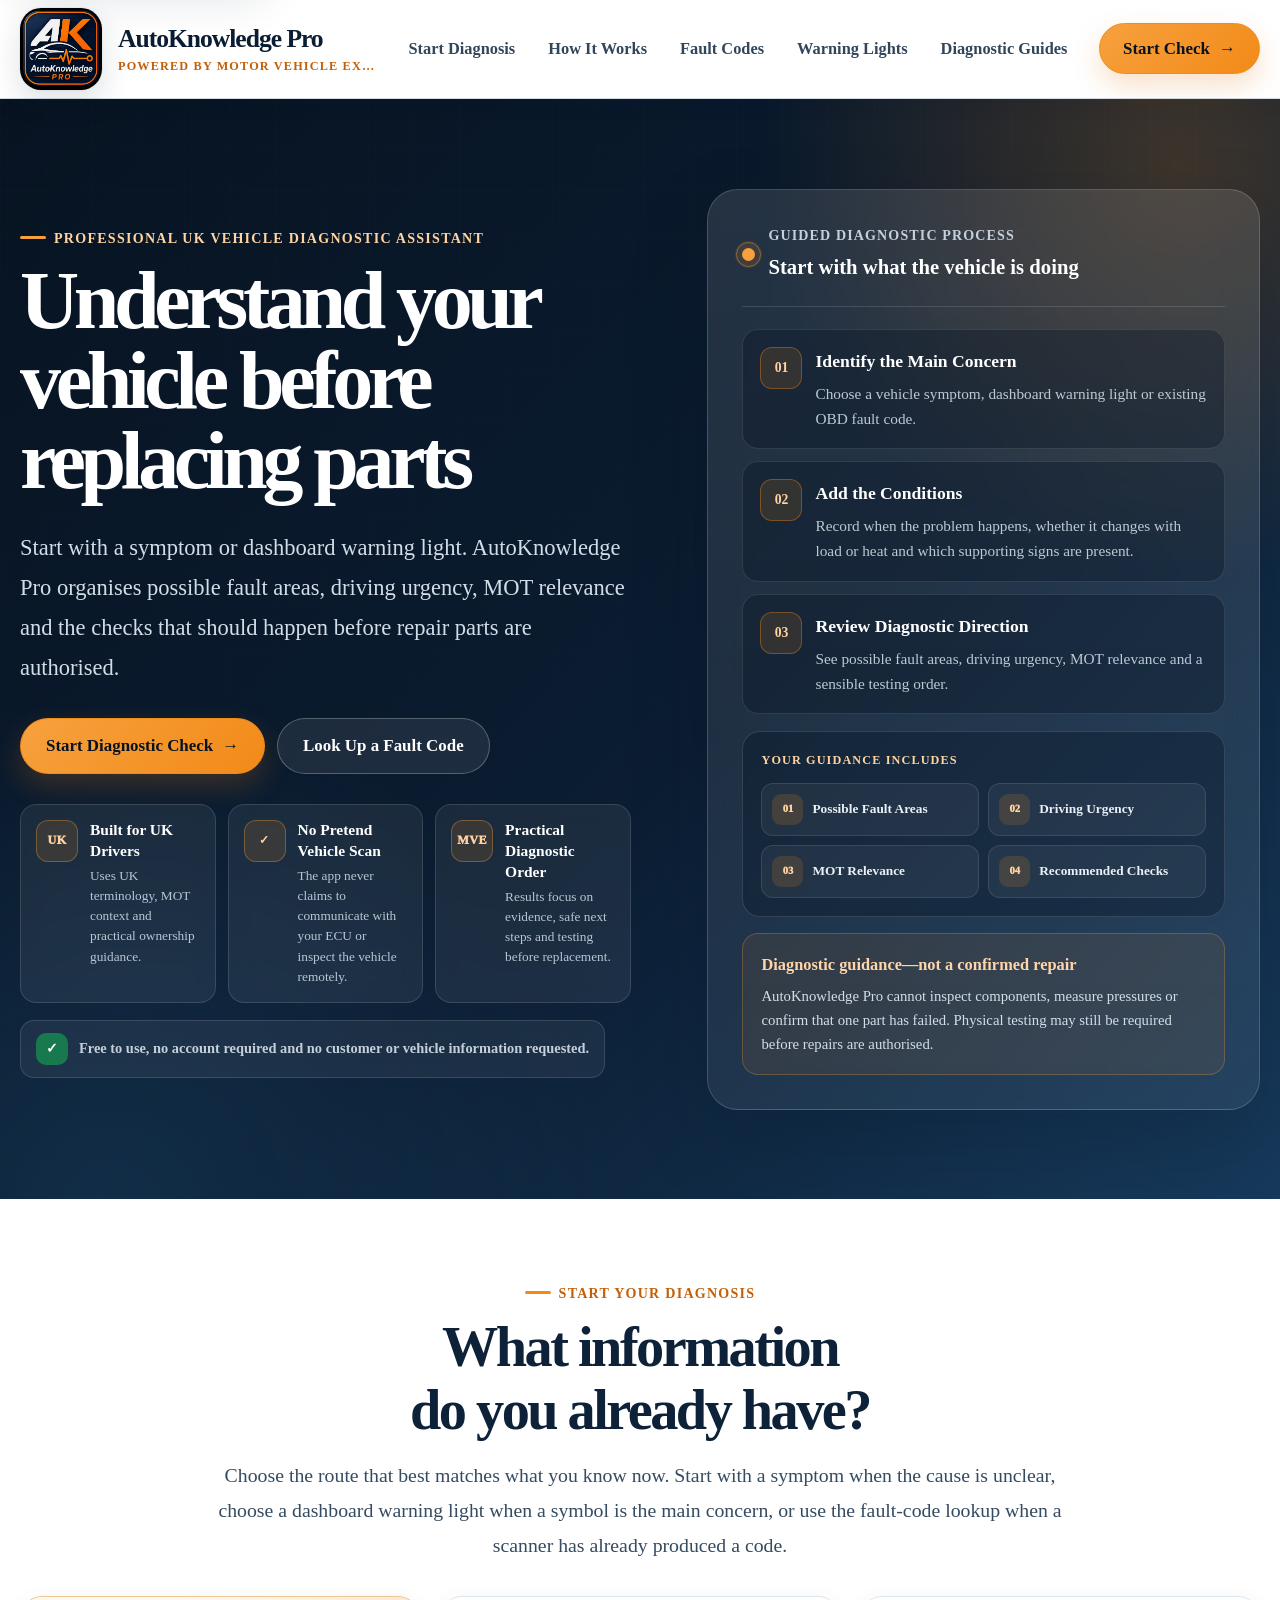
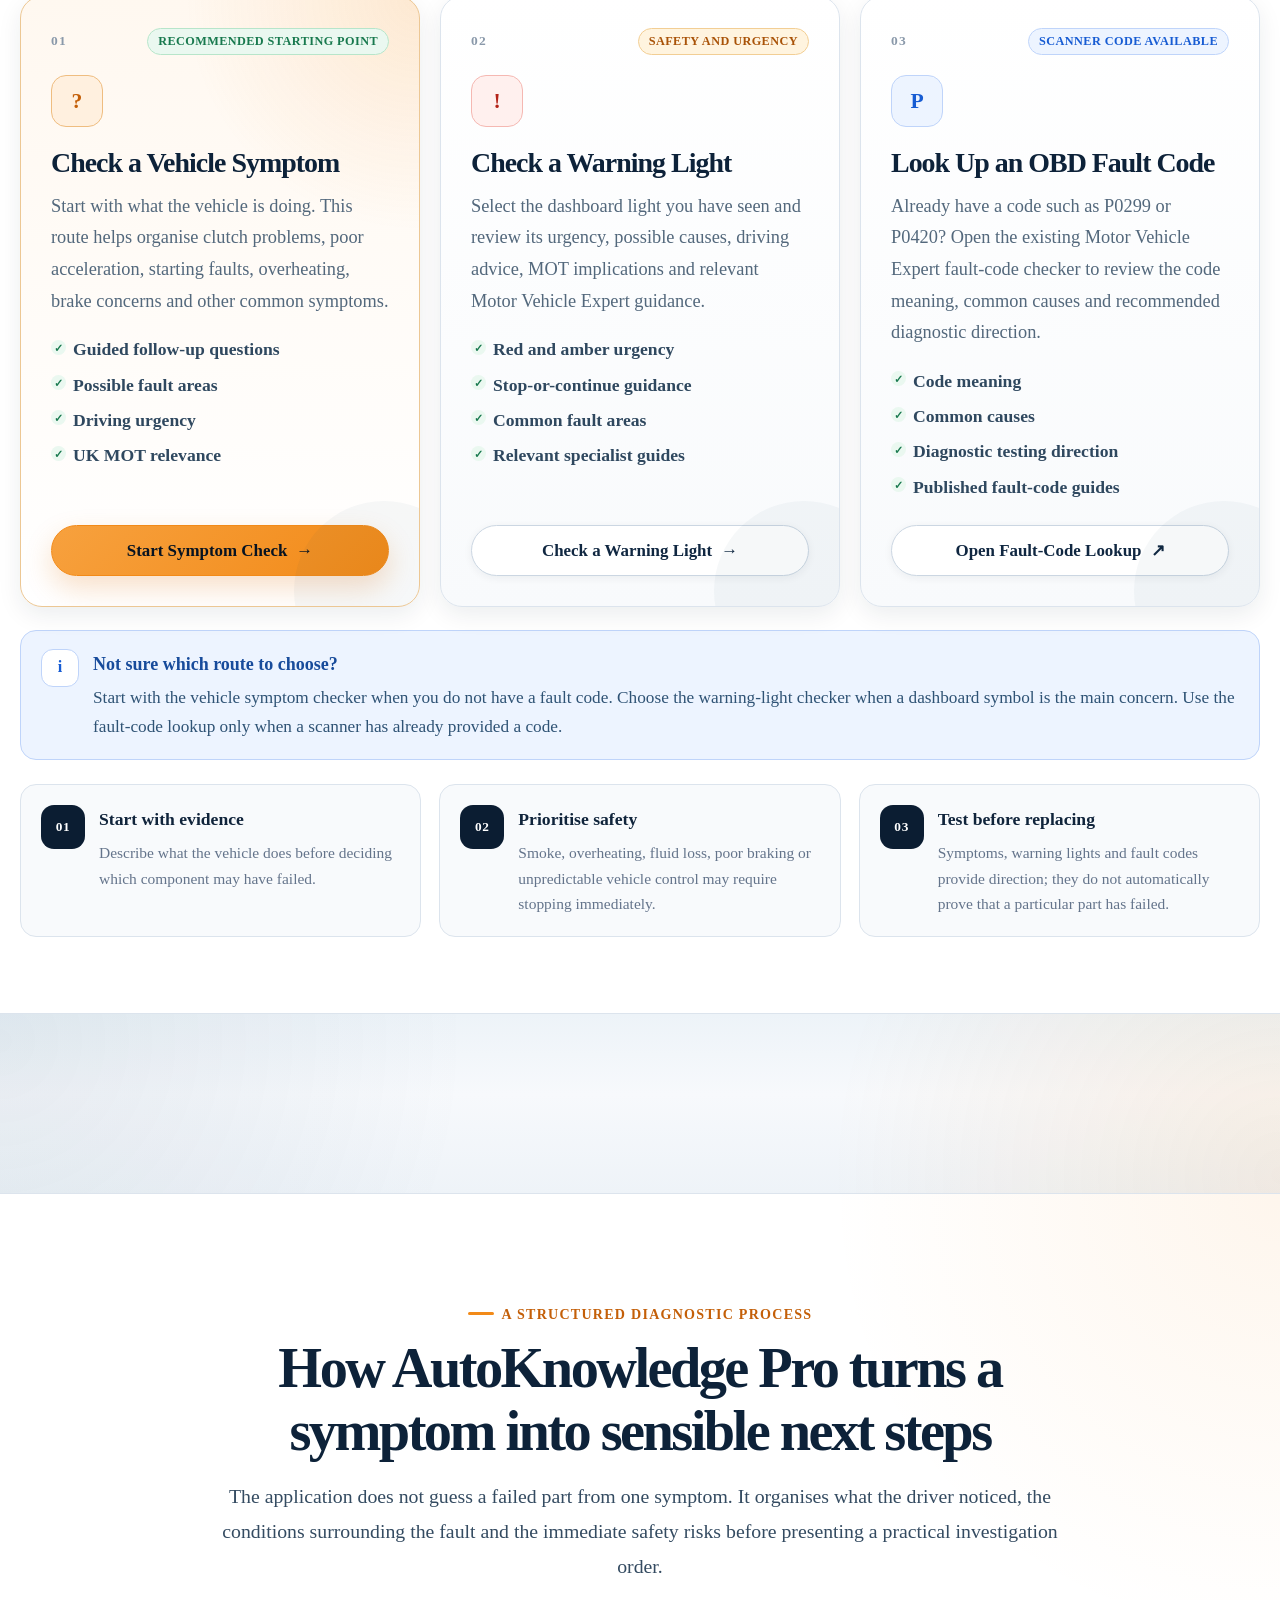
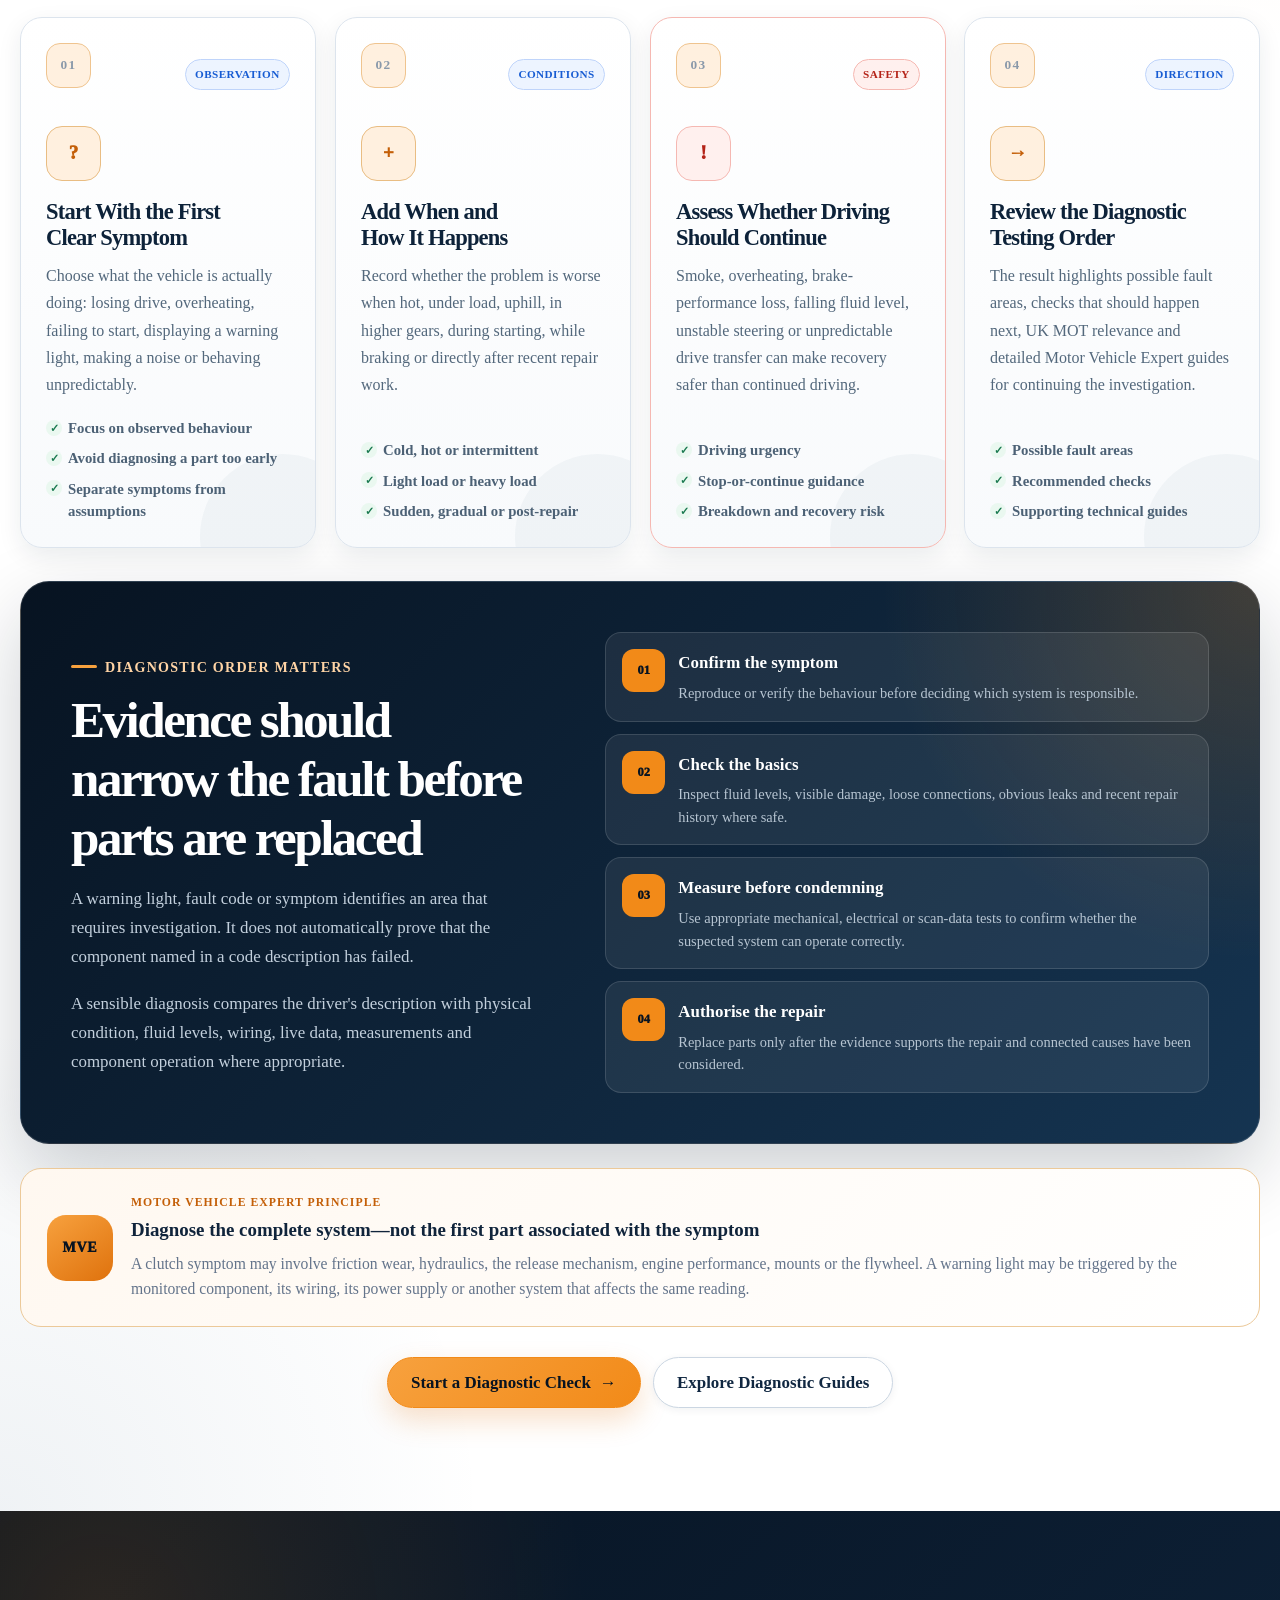
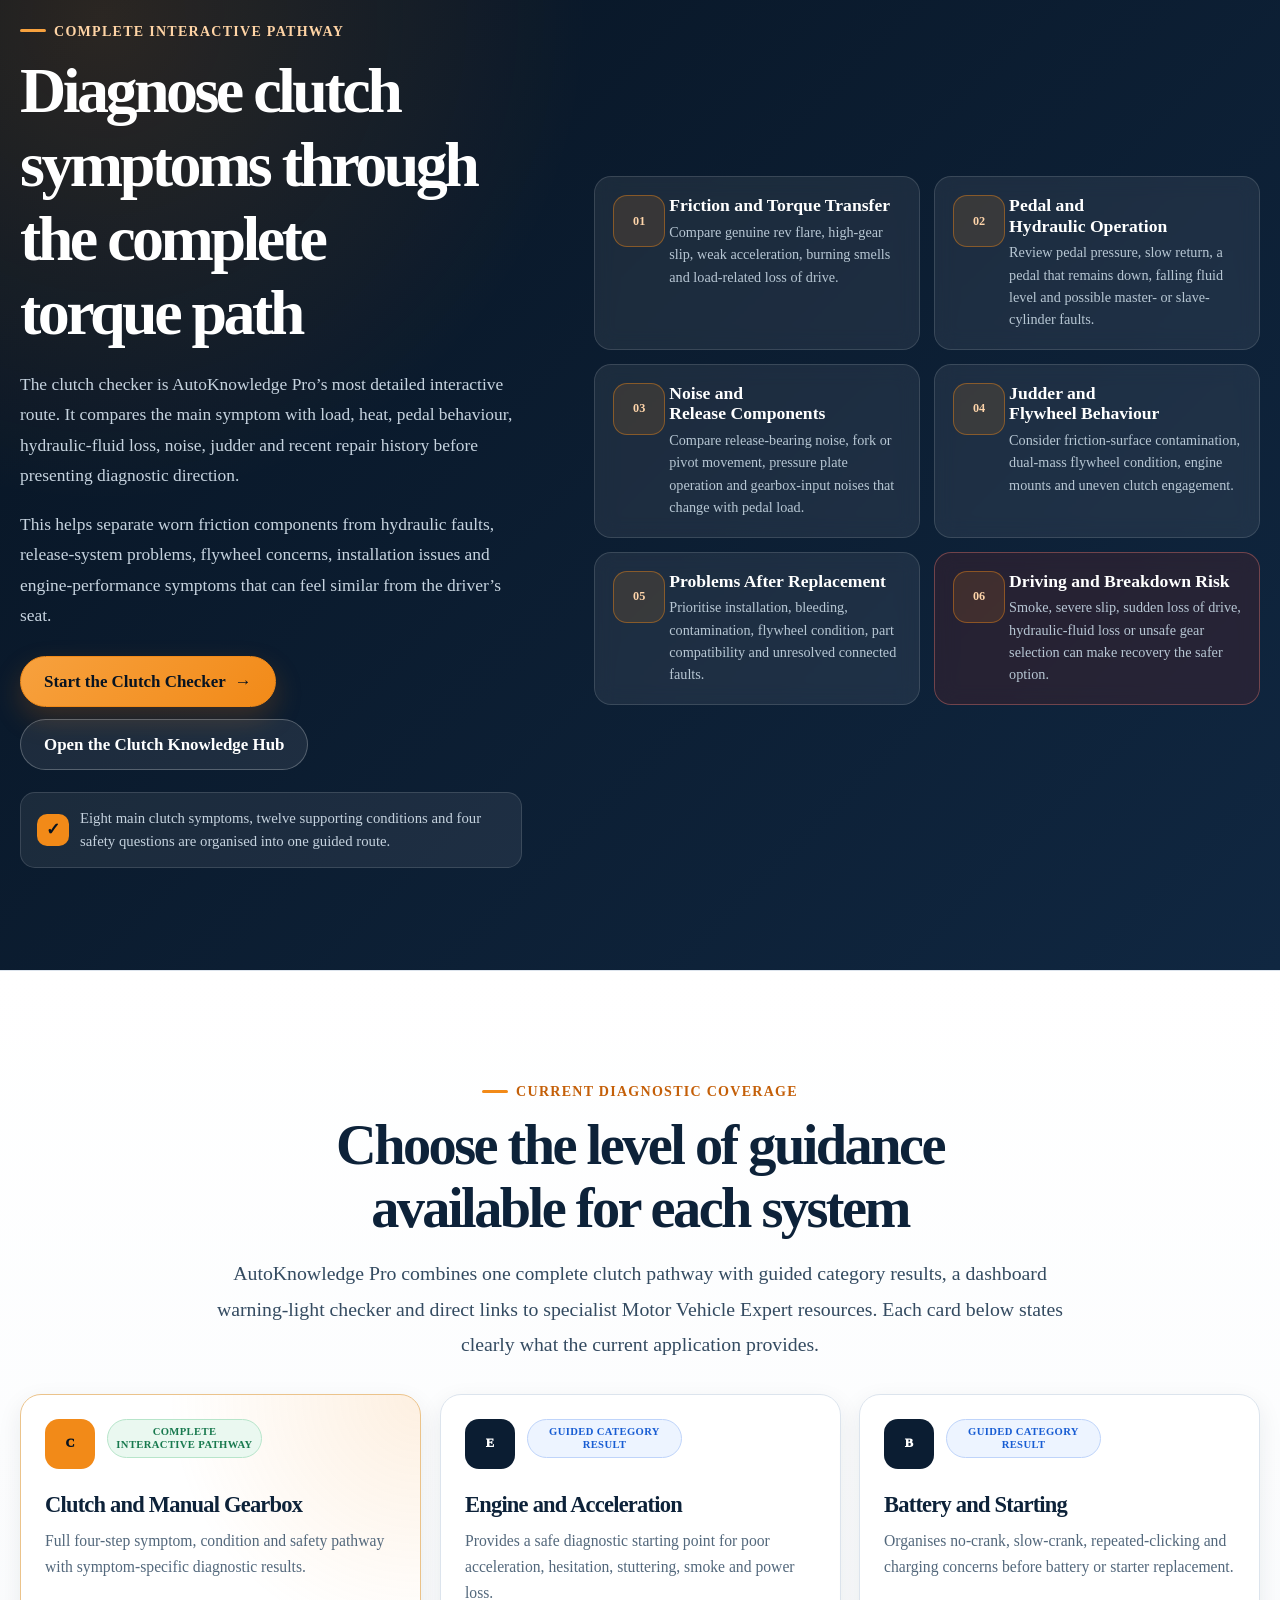
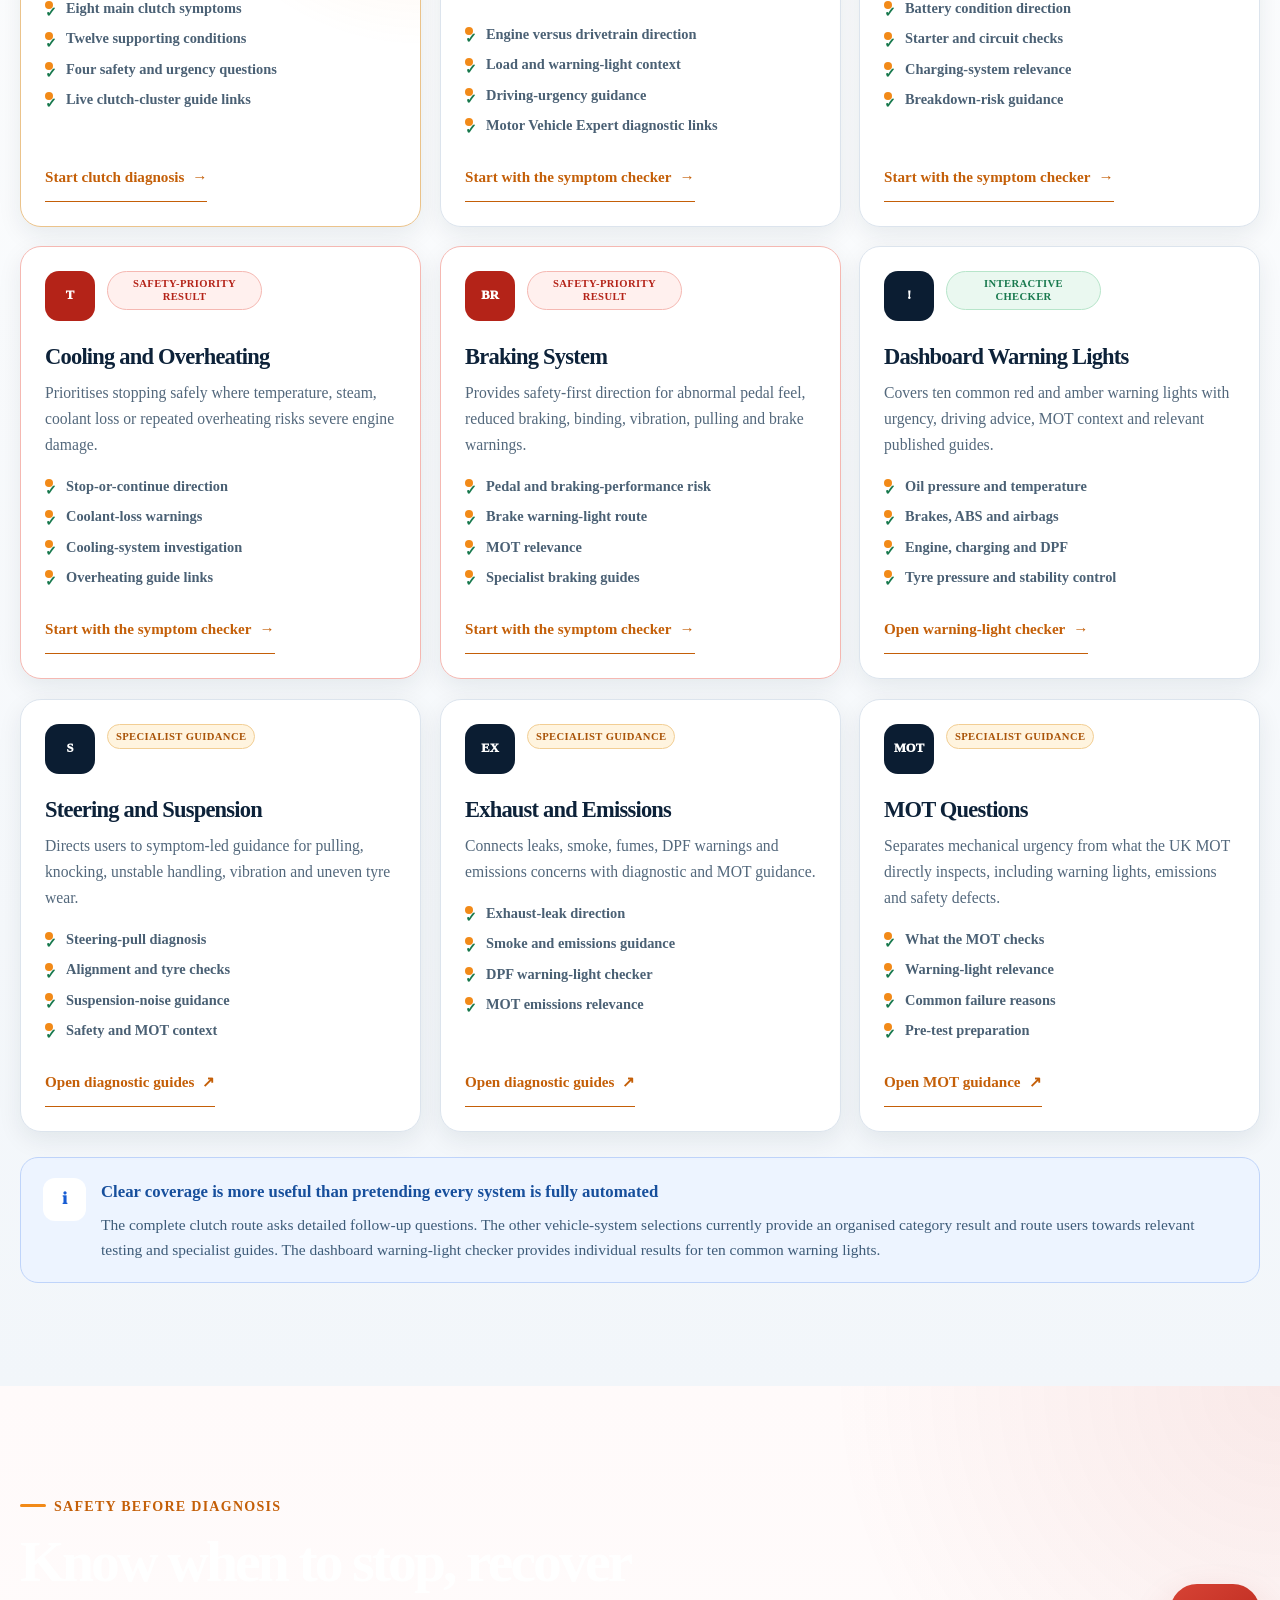
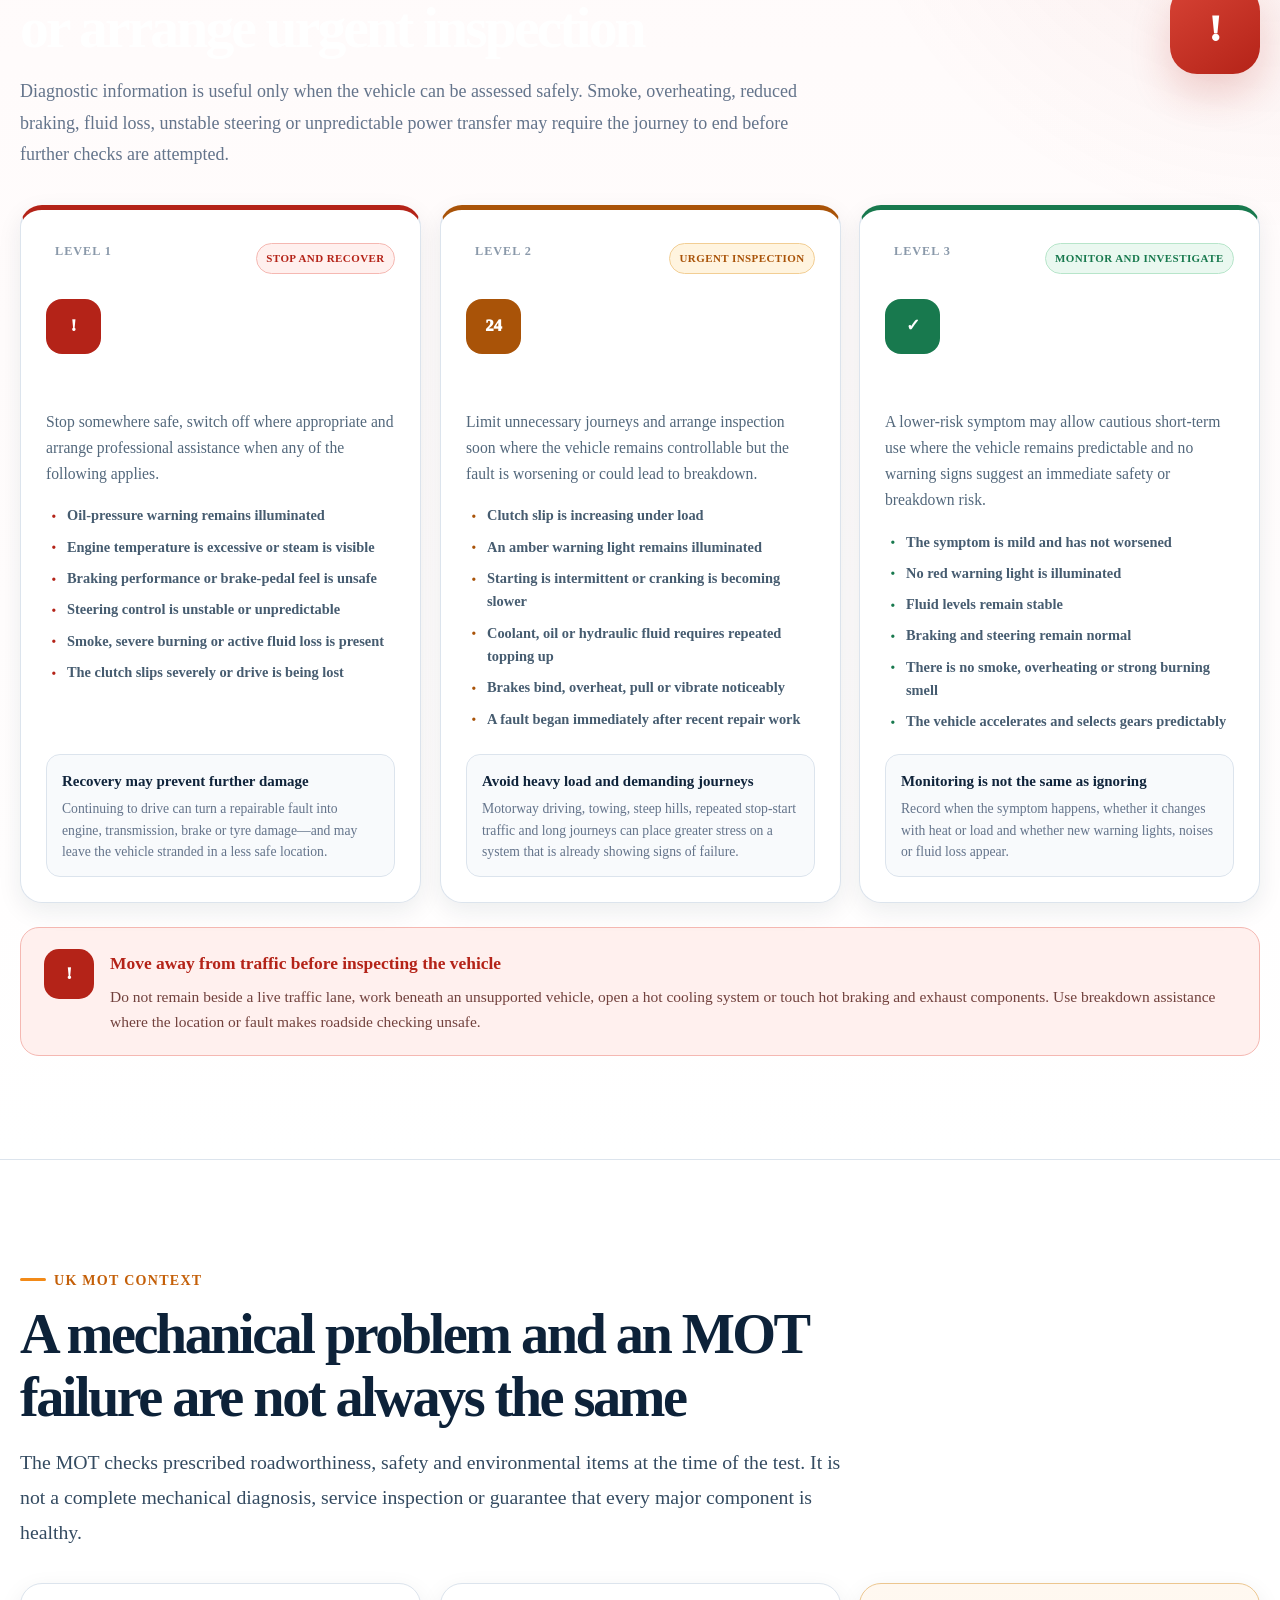
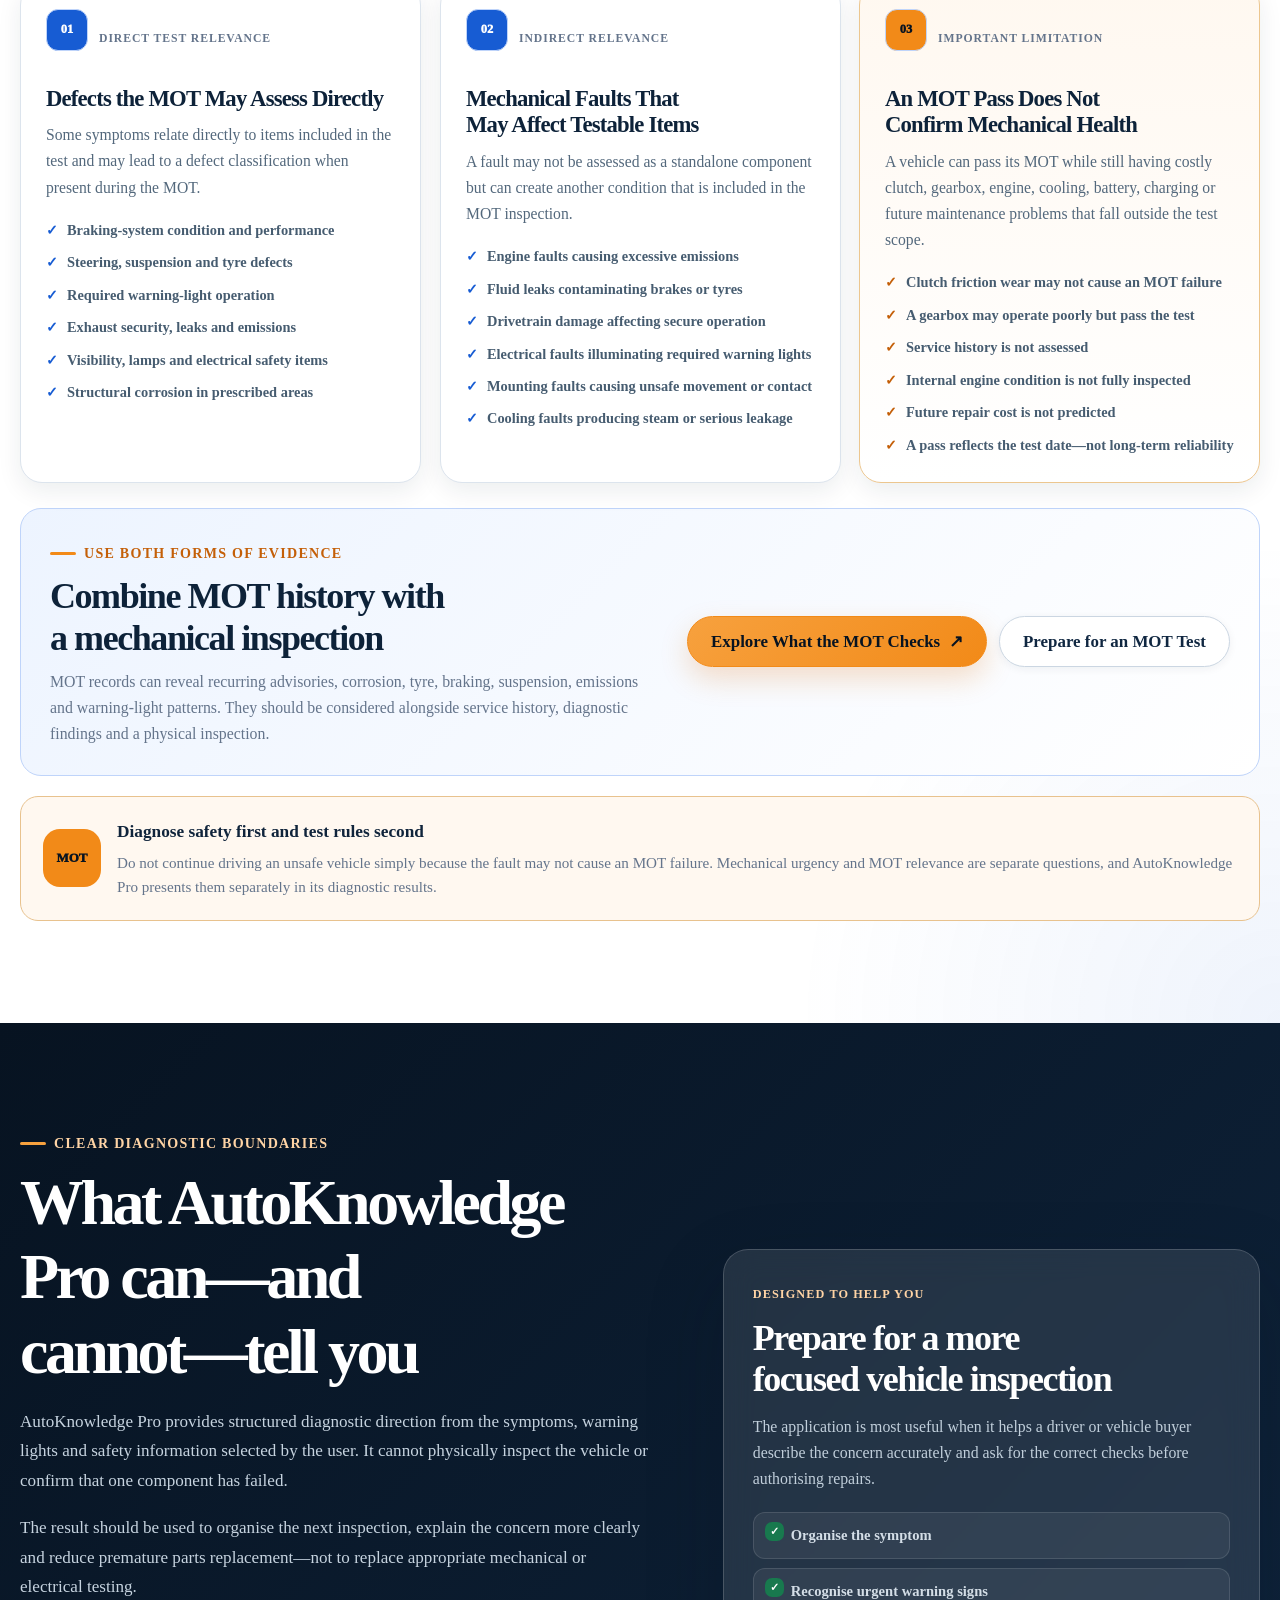
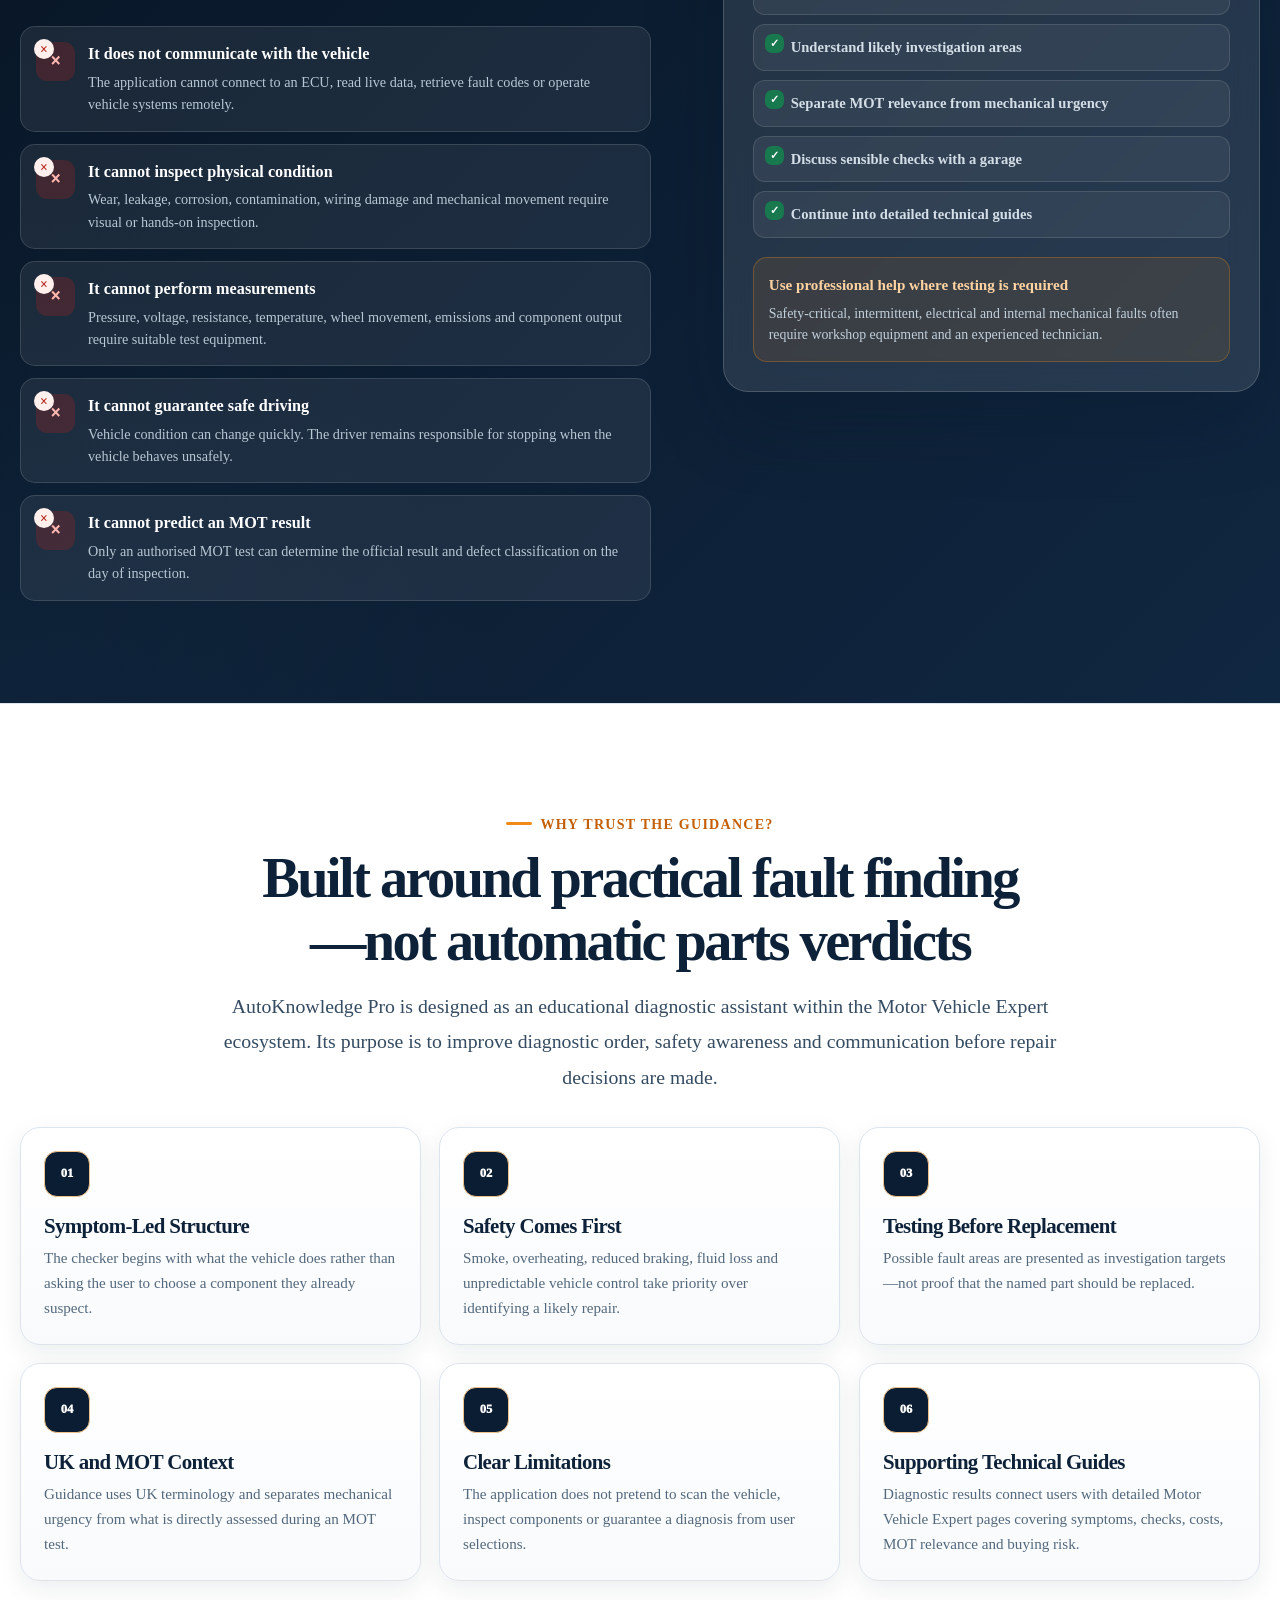
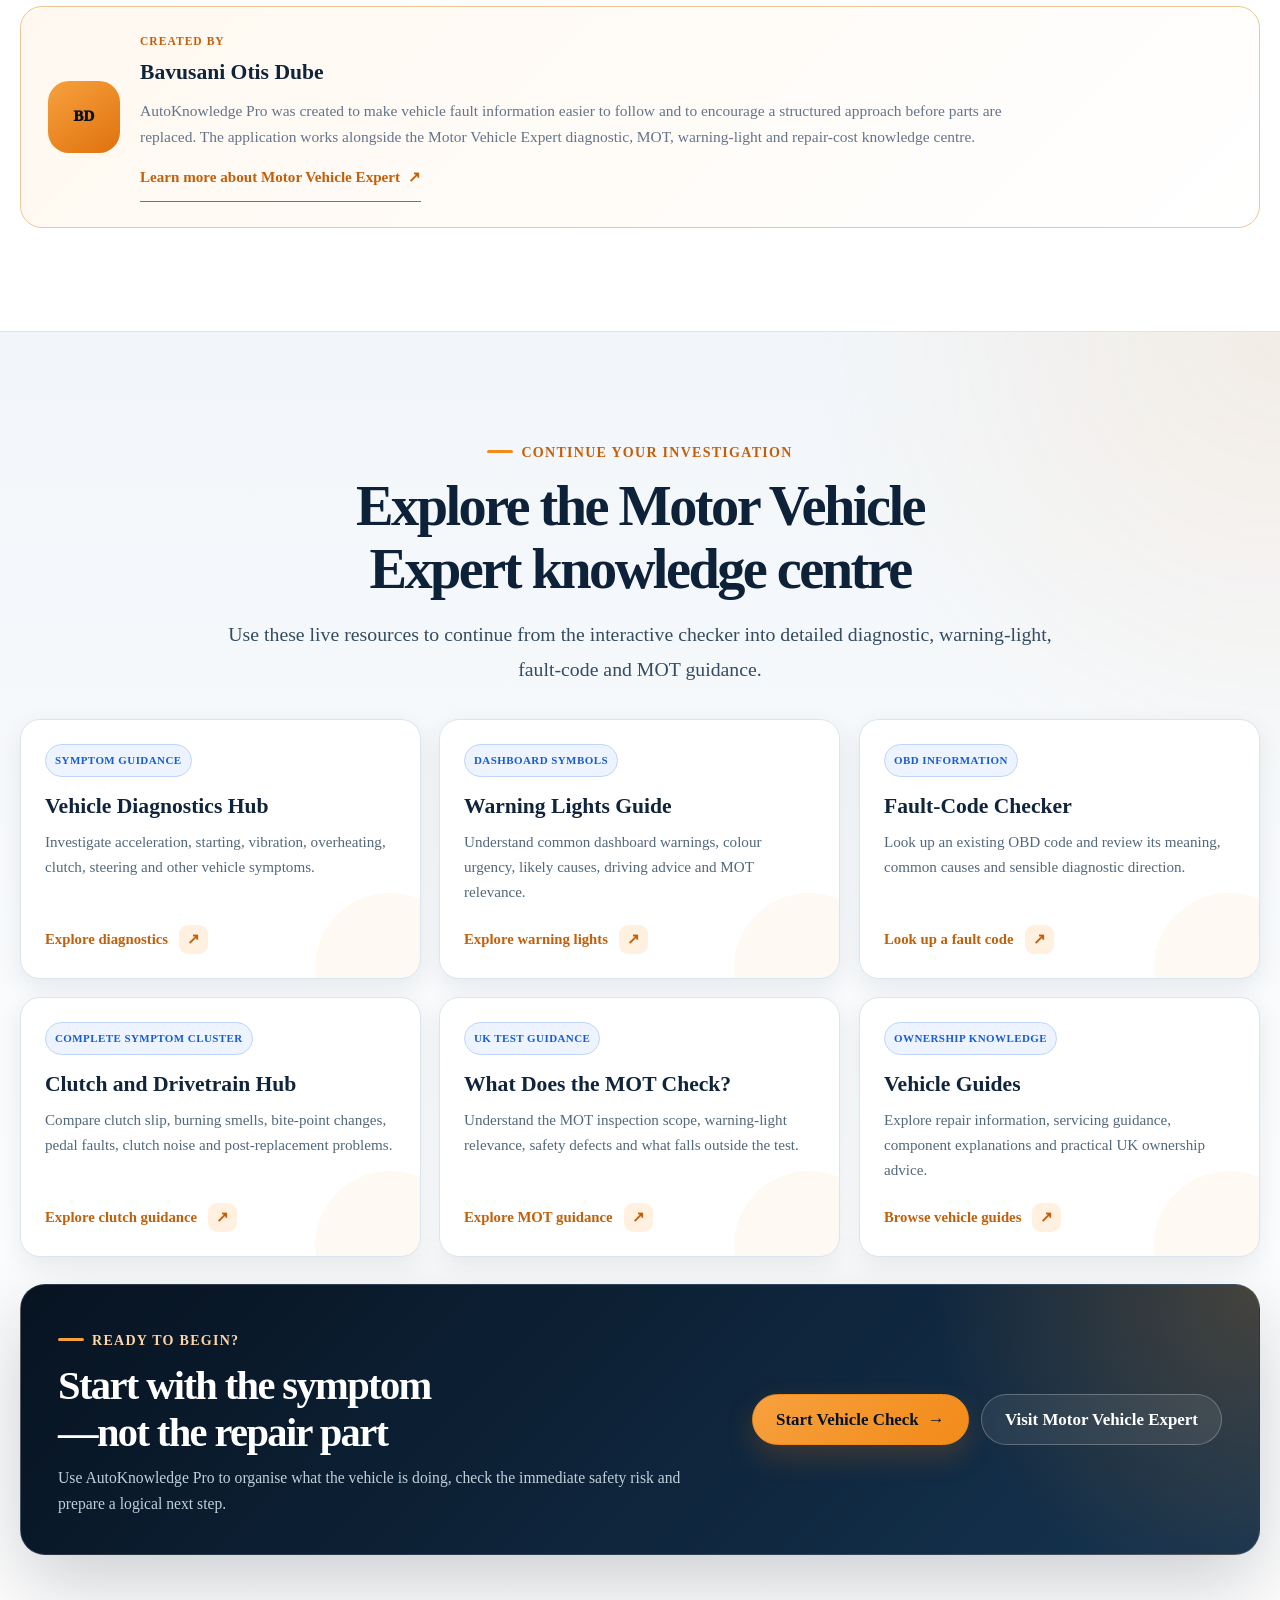
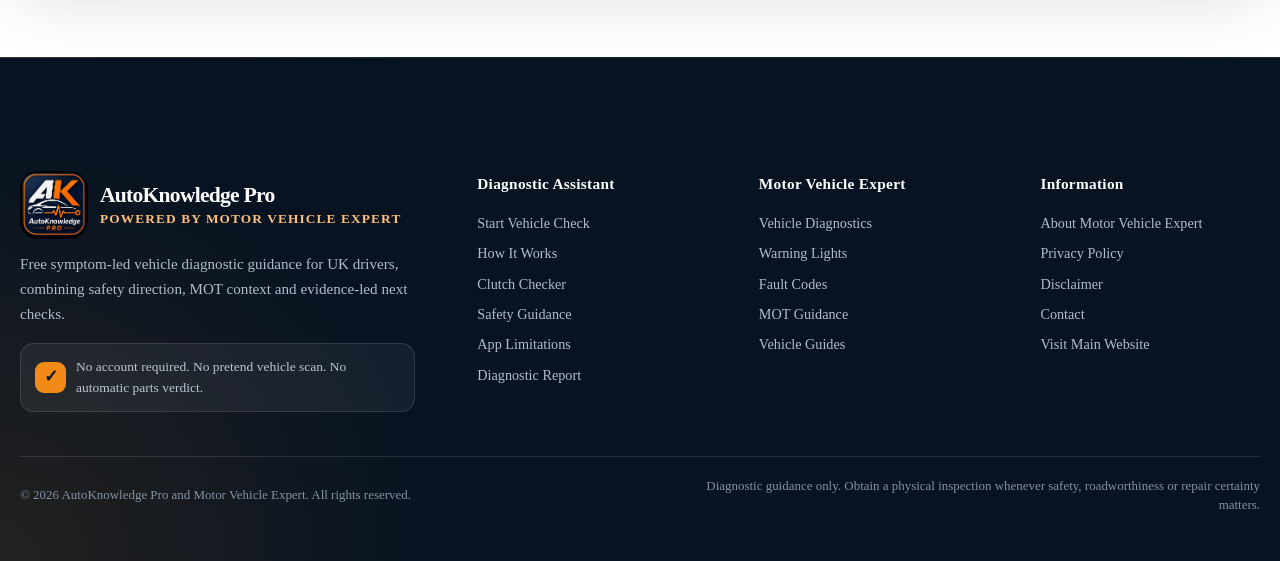
==== commit 0ecc23c8: "Rename AutoKnowledge-Pro-Full-index.html to index.html" ====
--- a/index.html
+++ b/index.html
@@ -179,6 +179,10 @@
     "featureList": [
       "Vehicle symptom checker",
       "Clutch symptom checker",
+      "Engine and acceleration symptom checker",
+      "Battery and starting symptom checker",
+      "Cooling and overheating symptom checker",
+      "Braking-system symptom checker",
       "Dashboard warning-light checker",
       "Driving urgency guidance",
       "UK MOT relevance",
@@ -1304,8 +1308,8 @@
                         Engine and Acceleration
                       </strong>
 
-                      <span class="choice-badge choice-badge-secondary">
-                        Guided result
+                      <span class="choice-badge">
+                        Complete pathway
                       </span>
 
                     </span>
@@ -1352,8 +1356,8 @@
                         Battery and Starting
                       </strong>
 
-                      <span class="choice-badge choice-badge-secondary">
-                        Guided result
+                      <span class="choice-badge">
+                        Complete pathway
                       </span>
 
                     </span>
@@ -3151,6 +3155,2965 @@
           </div>
 
         </section>
+
+                <!-- ==================================================
+             ENGINE AND ACCELERATION CHECKER
+        =================================================== -->
+
+        <section
+          class="diagnostic-checker diagnostic-checker-engine"
+          id="engine-checker"
+          aria-labelledby="engine-checker-title"
+          hidden
+        >
+
+          <!-- ================================================
+               ENGINE CHECKER HEADER
+          ================================================= -->
+
+          <header class="checker-panel-heading">
+
+            <div>
+
+              <span class="eyebrow">
+                Engine and acceleration diagnosis
+              </span>
+
+              <h2 id="engine-checker-title">
+                What is the main engine or performance symptom?
+              </h2>
+
+              <p>
+                Choose the first clear symptom you noticed. Supporting signs,
+                operating conditions and safety concerns will be added during
+                the following steps.
+              </p>
+
+            </div>
+
+            <button
+              class="text-button"
+              type="button"
+              data-checker-close
+            >
+              Close Checker
+            </button>
+
+          </header>
+
+          <!-- ================================================
+               ENGINE STEP 2 — MAIN SYMPTOM
+          ================================================= -->
+
+          <div
+            class="checker-step"
+            id="engine-step-symptom"
+            data-checker-step="2"
+          >
+
+            <div class="step-heading">
+
+              <span class="step-label">
+                Step 2 of 4
+              </span>
+
+              <h3>
+                What is the main engine or acceleration problem?
+              </h3>
+
+              <p>
+                Select one main symptom only. Choose what the vehicle actually
+                does rather than selecting the component you suspect has failed.
+              </p>
+
+            </div>
+
+            <fieldset class="checker-fieldset">
+
+              <legend class="visually-hidden">
+                Choose the main engine or acceleration symptom
+              </legend>
+
+              <div class="choice-card-grid">
+
+                <!-- ==========================================
+                     LOSS OF POWER
+                =========================================== -->
+
+                <label class="choice-card choice-card-featured">
+
+                  <input
+                    type="radio"
+                    name="engine-symptom"
+                    value="loss-of-power"
+                  />
+
+                  <span
+                    class="choice-card-icon"
+                    aria-hidden="true"
+                  >
+                    PWR
+                  </span>
+
+                  <span class="choice-card-copy">
+
+                    <span class="choice-card-heading">
+
+                      <strong>
+                        Engine Loses Power
+                      </strong>
+
+                      <span class="choice-badge">
+                        Performance loss
+                      </span>
+
+                    </span>
+
+                    <small>
+                      The engine feels weak, struggles to accelerate or cannot
+                      maintain normal performance under load.
+                    </small>
+
+                    <span class="choice-card-detail">
+                      Airflow, boost pressure, fuel delivery, exhaust
+                      restriction, ignition and engine-protection modes may all
+                      require investigation.
+                    </span>
+
+                  </span>
+
+                </label>
+
+                <!-- ==========================================
+                     HESITATION
+                =========================================== -->
+
+                <label class="choice-card">
+
+                  <input
+                    type="radio"
+                    name="engine-symptom"
+                    value="hesitation"
+                  />
+
+                  <span
+                    class="choice-card-icon"
+                    aria-hidden="true"
+                  >
+                    HES
+                  </span>
+
+                  <span class="choice-card-copy">
+
+                    <span class="choice-card-heading">
+
+                      <strong>
+                        Hesitates When Accelerating
+                      </strong>
+
+                      <span class="choice-badge choice-badge-secondary">
+                        Delayed response
+                      </span>
+
+                    </span>
+
+                    <small>
+                      The engine pauses, bogs down or responds slowly when the
+                      accelerator is pressed.
+                    </small>
+
+                    <span class="choice-card-detail">
+                      Throttle response, airflow, boost control, fuel pressure,
+                      ignition and sensor information may need comparison.
+                    </span>
+
+                  </span>
+
+                </label>
+
+                <!-- ==========================================
+                     STUTTER OR MISFIRE
+                =========================================== -->
+
+                <label class="choice-card choice-card-safety">
+
+                  <input
+                    type="radio"
+                    name="engine-symptom"
+                    value="stutter-misfire"
+                  />
+
+                  <span
+                    class="choice-card-icon"
+                    aria-hidden="true"
+                  >
+                    MIS
+                  </span>
+
+                  <span class="choice-card-copy">
+
+                    <span class="choice-card-heading">
+
+                      <strong>
+                        Engine Stutters or Misfires
+                      </strong>
+
+                      <span class="choice-badge choice-badge-warning">
+                        Combustion fault
+                      </span>
+
+                    </span>
+
+                    <small>
+                      The engine jerks, cuts, shakes or runs unevenly during
+                      acceleration or normal driving.
+                    </small>
+
+                    <span class="choice-card-detail">
+                      Ignition, fuel delivery, injector operation, compression,
+                      airflow and wiring faults can create similar symptoms.
+                    </span>
+
+                  </span>
+
+                </label>
+
+                <!-- ==========================================
+                     REVS WITHOUT ACCELERATION
+                =========================================== -->
+
+                <label class="choice-card">
+
+                  <input
+                    type="radio"
+                    name="engine-symptom"
+                    value="revs-no-acceleration"
+                  />
+
+                  <span
+                    class="choice-card-icon"
+                    aria-hidden="true"
+                  >
+                    RPM
+                  </span>
+
+                  <span class="choice-card-copy">
+
+                    <span class="choice-card-heading">
+
+                      <strong>
+                        Engine Revs but the Car Does Not Accelerate
+                      </strong>
+
+                      <span class="choice-badge choice-badge-secondary">
+                        Compare drivetrain
+                      </span>
+
+                    </span>
+
+                    <small>
+                      Engine speed rises, but road speed does not increase by
+                      the expected amount.
+                    </small>
+
+                    <span class="choice-card-detail">
+                      This may indicate clutch or transmission slip rather than
+                      an engine that cannot produce power.
+                    </span>
+
+                  </span>
+
+                </label>
+
+                <!-- ==========================================
+                     ROUGH IDLE
+                =========================================== -->
+
+                <label class="choice-card">
+
+                  <input
+                    type="radio"
+                    name="engine-symptom"
+                    value="rough-idle"
+                  />
+
+                  <span
+                    class="choice-card-icon"
+                    aria-hidden="true"
+                  >
+                    IDLE
+                  </span>
+
+                  <span class="choice-card-copy">
+
+                    <span class="choice-card-heading">
+
+                      <strong>
+                        Rough Idle or Engine Shudder
+                      </strong>
+
+                      <span class="choice-badge choice-badge-secondary">
+                        Idle quality
+                      </span>
+
+                    </span>
+
+                    <small>
+                      The engine shakes, vibrates, hunts or runs unevenly while
+                      the vehicle is stationary.
+                    </small>
+
+                    <span class="choice-card-detail">
+                      Misfire, air leaks, fuel control, engine mounts and normal
+                      diesel vibration may need to be separated.
+                    </span>
+
+                  </span>
+
+                </label>
+
+                <!-- ==========================================
+                     EXHAUST SMOKE
+                =========================================== -->
+
+                <label class="choice-card choice-card-safety">
+
+                  <input
+                    type="radio"
+                    name="engine-symptom"
+                    value="exhaust-smoke"
+                  />
+
+                  <span
+                    class="choice-card-icon"
+                    aria-hidden="true"
+                  >
+                    SMK
+                  </span>
+
+                  <span class="choice-card-copy">
+
+                    <span class="choice-card-heading">
+
+                      <strong>
+                        Unusual Exhaust Smoke
+                      </strong>
+
+                      <span class="choice-badge choice-badge-warning">
+                        Smoke diagnosis
+                      </span>
+
+                    </span>
+
+                    <small>
+                      Blue, white, grey or black smoke appears during starting,
+                      acceleration, idling or normal driving.
+                    </small>
+
+                    <span class="choice-card-detail">
+                      Smoke colour, engine temperature, fuel type, oil use and
+                      coolant loss are important diagnostic evidence.
+                    </span>
+
+                  </span>
+
+                </label>
+
+                <!-- ==========================================
+                     KNOCKING OR RATTLING
+                =========================================== -->
+
+                <label class="choice-card choice-card-safety">
+
+                  <input
+                    type="radio"
+                    name="engine-symptom"
+                    value="knocking-rattling"
+                  />
+
+                  <span
+                    class="choice-card-icon"
+                    aria-hidden="true"
+                  >
+                    SND
+                  </span>
+
+                  <span class="choice-card-copy">
+
+                    <span class="choice-card-heading">
+
+                      <strong>
+                        Engine Knocking or Rattling
+                      </strong>
+
+                      <span class="choice-badge choice-badge-warning">
+                        Mechanical noise
+                      </span>
+
+                    </span>
+
+                    <small>
+                      A knocking, tapping, rattling or metallic noise changes
+                      with engine speed, load or temperature.
+                    </small>
+
+                    <span class="choice-card-detail">
+                      Oil pressure, timing components, combustion knock,
+                      auxiliary components and internal wear may require urgent
+                      comparison.
+                    </span>
+
+                  </span>
+
+                </label>
+
+                <!-- ==========================================
+                     WARNING LIGHT AND POOR RUNNING
+                =========================================== -->
+
+                <label class="choice-card choice-card-safety">
+
+                  <input
+                    type="radio"
+                    name="engine-symptom"
+                    value="warning-light-poor-running"
+                  />
+
+                  <span
+                    class="choice-card-icon"
+                    aria-hidden="true"
+                  >
+                    EML
+                  </span>
+
+                  <span class="choice-card-copy">
+
+                    <span class="choice-card-heading">
+
+                      <strong>
+                        Engine Warning Light With Poor Running
+                      </strong>
+
+                      <span class="choice-badge choice-badge-warning">
+                        Code-guided diagnosis
+                      </span>
+
+                    </span>
+
+                    <small>
+                      The engine-management light appears together with poor
+                      acceleration, misfire, rough running or reduced power.
+                    </small>
+
+                    <span class="choice-card-detail">
+                      Stored codes, freeze-frame information and live data
+                      should guide testing without becoming automatic parts
+                      instructions.
+                    </span>
+
+                  </span>
+
+                </label>
+
+              </div>
+
+            </fieldset>
+
+            <!-- ==============================================
+                 ENGINE SYMPTOM GUIDANCE
+            =============================================== -->
+
+            <div class="checker-note">
+
+              <span
+                class="checker-note-icon"
+                aria-hidden="true"
+              >
+                i
+              </span>
+
+              <div>
+
+                <strong>
+                  Choose the first clear symptom
+                </strong>
+
+                <p>
+                  Select the behaviour that best describes the original
+                  concern. Additional evidence such as uphill load, warning
+                  lights, smoke, temperature and recent repairs can be added in
+                  the next step.
+                </p>
+
+              </div>
+
+            </div>
+
+            <!-- ==============================================
+                 ENGINE STEP 2 ACTIONS
+            =============================================== -->
+
+            <div class="checker-actions checker-actions-split">
+
+              <button
+                class="button button-secondary"
+                type="button"
+                data-checker-back="system"
+              >
+
+                <span aria-hidden="true">
+                  ←
+                </span>
+
+                <span>
+                  Back to Systems
+                </span>
+
+              </button>
+
+              <button
+                class="button button-primary"
+                id="engine-symptom-continue"
+                type="button"
+                disabled
+              >
+
+                <span>
+                  Continue
+                </span>
+
+                <span aria-hidden="true">
+                  →
+                </span>
+
+              </button>
+
+            </div>
+
+          </div>
+
+                    <!-- ================================================
+               ENGINE STEP 3 — OPERATING CONDITIONS
+          ================================================= -->
+
+          <div
+            class="checker-step"
+            id="engine-step-conditions"
+            data-checker-step="3"
+            hidden
+          >
+
+            <div class="step-heading">
+
+              <span class="step-label">
+                Step 3 of 4
+              </span>
+
+              <h3>
+                Which additional engine conditions are present?
+              </h3>
+
+              <p>
+                Select every statement that genuinely applies. These details
+                help separate airflow, boost, fuel-delivery, ignition,
+                emissions, mechanical and drivetrain-related faults.
+              </p>
+
+            </div>
+
+            <fieldset class="checker-fieldset">
+
+              <legend class="visually-hidden">
+                Select every additional engine condition that applies
+              </legend>
+
+              <div class="check-option-grid">
+
+                <!-- ==========================================
+                     WORSE UNDER ACCELERATION
+                =========================================== -->
+
+                <label class="check-option">
+
+                  <input
+                    type="checkbox"
+                    name="engine-condition"
+                    value="under-acceleration"
+                  />
+
+                  <span
+                    class="check-option-marker"
+                    aria-hidden="true"
+                  >
+                    ACC
+                  </span>
+
+                  <span class="check-option-copy">
+
+                    <strong>
+                      The fault appears during acceleration
+                    </strong>
+
+                    <small>
+                      Increased airflow, fuel demand, boost pressure and ignition
+                      load can expose faults that are not obvious at idle.
+                    </small>
+
+                  </span>
+
+                </label>
+
+                <!-- ==========================================
+                     UPHILL OR HEAVY LOAD
+                =========================================== -->
+
+                <label class="check-option">
+
+                  <input
+                    type="checkbox"
+                    name="engine-condition"
+                    value="uphill-load"
+                  />
+
+                  <span
+                    class="check-option-marker"
+                    aria-hidden="true"
+                  >
+                    LOAD
+                  </span>
+
+                  <span class="check-option-copy">
+
+                    <strong>
+                      The problem is worse uphill or under heavy load
+                    </strong>
+
+                    <small>
+                      Higher engine demand may reveal boost loss, restricted fuel
+                      delivery, exhaust restriction, ignition weakness or clutch
+                      slip.
+                    </small>
+
+                  </span>
+
+                </label>
+
+                <!-- ==========================================
+                     COLD ENGINE
+                =========================================== -->
+
+                <label class="check-option">
+
+                  <input
+                    type="checkbox"
+                    name="engine-condition"
+                    value="worse-cold"
+                  />
+
+                  <span
+                    class="check-option-marker"
+                    aria-hidden="true"
+                  >
+                    COLD
+                  </span>
+
+                  <span class="check-option-copy">
+
+                    <strong>
+                      The fault is worse when the engine is cold
+                    </strong>
+
+                    <small>
+                      Cold-start fuelling, glow-plug operation, intake leaks,
+                      compression and temperature-sensor information may be
+                      relevant.
+                    </small>
+
+                  </span>
+
+                </label>
+
+                <!-- ==========================================
+                     HOT ENGINE
+                =========================================== -->
+
+                <label class="check-option">
+
+                  <input
+                    type="checkbox"
+                    name="engine-condition"
+                    value="worse-hot"
+                  />
+
+                  <span
+                    class="check-option-marker"
+                    aria-hidden="true"
+                  >
+                    HOT
+                  </span>
+
+                  <span class="check-option-copy">
+
+                    <strong>
+                      The fault becomes worse when the engine is hot
+                    </strong>
+
+                    <small>
+                      Heat can expose ignition breakdown, sensor drift, fuel
+                      pressure loss, electrical resistance or mechanical wear.
+                    </small>
+
+                  </span>
+
+                </label>
+
+                <!-- ==========================================
+                     AT IDLE
+                =========================================== -->
+
+                <label class="check-option">
+
+                  <input
+                    type="checkbox"
+                    name="engine-condition"
+                    value="at-idle"
+                  />
+
+                  <span
+                    class="check-option-marker"
+                    aria-hidden="true"
+                  >
+                    IDLE
+                  </span>
+
+                  <span class="check-option-copy">
+
+                    <strong>
+                      The engine runs poorly at idle
+                    </strong>
+
+                    <small>
+                      Air leaks, misfire, fuel-trim faults, injector imbalance,
+                      throttle contamination or engine mounts may be involved.
+                    </small>
+
+                  </span>
+
+                </label>
+
+                <!-- ==========================================
+                     HIGHER SPEED
+                =========================================== -->
+
+                <label class="check-option">
+
+                  <input
+                    type="checkbox"
+                    name="engine-condition"
+                    value="higher-speed"
+                  />
+
+                  <span
+                    class="check-option-marker"
+                    aria-hidden="true"
+                  >
+                    MPH
+                  </span>
+
+                  <span class="check-option-copy">
+
+                    <strong>
+                      The fault appears at higher road or engine speed
+                    </strong>
+
+                    <small>
+                      Fuel supply, airflow, boost control, exhaust restriction
+                      and ignition performance may become more important as
+                      demand increases.
+                    </small>
+
+                  </span>
+
+                </label>
+
+                <!-- ==========================================
+                     STEADY ENGINE WARNING LIGHT
+                =========================================== -->
+
+                <label class="check-option check-option-warning">
+
+                  <input
+                    type="checkbox"
+                    name="engine-condition"
+                    value="engine-light-steady"
+                  />
+
+                  <span
+                    class="check-option-marker"
+                    aria-hidden="true"
+                  >
+                    EML
+                  </span>
+
+                  <span class="check-option-copy">
+
+                    <strong>
+                      The engine-management light remains steadily illuminated
+                    </strong>
+
+                    <small>
+                      Stored codes and freeze-frame data should be read before
+                      codes are cleared or parts are replaced.
+                    </small>
+
+                  </span>
+
+                </label>
+
+                <!-- ==========================================
+                     FLASHING ENGINE WARNING LIGHT
+                =========================================== -->
+
+                <label class="check-option check-option-danger">
+
+                  <input
+                    type="checkbox"
+                    name="engine-condition"
+                    value="engine-light-flashing"
+                  />
+
+                  <span
+                    class="check-option-marker"
+                    aria-hidden="true"
+                  >
+                    !
+                  </span>
+
+                  <span class="check-option-copy">
+
+                    <strong>
+                      The engine-management light is flashing
+                    </strong>
+
+                    <small>
+                      A flashing warning can indicate an active misfire capable
+                      of damaging the catalytic converter and worsening quickly.
+                    </small>
+
+                  </span>
+
+                </label>
+
+                <!-- ==========================================
+                     LIMP MODE
+                =========================================== -->
+
+                <label class="check-option check-option-warning">
+
+                  <input
+                    type="checkbox"
+                    name="engine-condition"
+                    value="limp-mode"
+                  />
+
+                  <span
+                    class="check-option-marker"
+                    aria-hidden="true"
+                  >
+                    LIM
+                  </span>
+
+                  <span class="check-option-copy">
+
+                    <strong>
+                      The vehicle enters reduced-power or limp mode
+                    </strong>
+
+                    <small>
+                      The control system may be limiting performance to protect
+                      the engine, turbocharger, gearbox or emissions system.
+                    </small>
+
+                  </span>
+
+                </label>
+
+                <!-- ==========================================
+                     HEAVY SMOKE
+                =========================================== -->
+
+                <label class="check-option check-option-danger">
+
+                  <input
+                    type="checkbox"
+                    name="engine-condition"
+                    value="heavy-smoke"
+                  />
+
+                  <span
+                    class="check-option-marker"
+                    aria-hidden="true"
+                  >
+                    SMK
+                  </span>
+
+                  <span class="check-option-copy">
+
+                    <strong>
+                      Heavy or persistent exhaust smoke is present
+                    </strong>
+
+                    <small>
+                      Smoke colour, oil use, coolant loss, fuel type and engine
+                      temperature are important evidence and may change driving
+                      urgency.
+                    </small>
+
+                  </span>
+
+                </label>
+
+                <!-- ==========================================
+                     OIL USE
+                =========================================== -->
+
+                <label class="check-option">
+
+                  <input
+                    type="checkbox"
+                    name="engine-condition"
+                    value="oil-use"
+                  />
+
+                  <span
+                    class="check-option-marker"
+                    aria-hidden="true"
+                  >
+                    OIL
+                  </span>
+
+                  <span class="check-option-copy">
+
+                    <strong>
+                      Engine-oil level is dropping between checks
+                    </strong>
+
+                    <small>
+                      External leakage, turbocharger oil leakage, valve-seal wear,
+                      piston-ring wear or crankcase-pressure faults may be
+                      involved.
+                    </small>
+
+                  </span>
+
+                </label>
+
+                <!-- ==========================================
+                     COOLANT LOSS
+                =========================================== -->
+
+                <label class="check-option check-option-warning">
+
+                  <input
+                    type="checkbox"
+                    name="engine-condition"
+                    value="coolant-loss"
+                  />
+
+                  <span
+                    class="check-option-marker"
+                    aria-hidden="true"
+                  >
+                    CLT
+                  </span>
+
+                  <span class="check-option-copy">
+
+                    <strong>
+                      Coolant level is falling or repeated topping up is needed
+                    </strong>
+
+                    <small>
+                      External leakage, internal coolant loss, head-gasket
+                      concerns or cooling-system pressure faults require
+                      investigation.
+                    </small>
+
+                  </span>
+
+                </label>
+
+                <!-- ==========================================
+                     OVERHEATING
+                =========================================== -->
+
+                <label class="check-option check-option-danger">
+
+                  <input
+                    type="checkbox"
+                    name="engine-condition"
+                    value="overheating"
+                  />
+
+                  <span
+                    class="check-option-marker"
+                    aria-hidden="true"
+                  >
+                    TEMP
+                  </span>
+
+                  <span class="check-option-copy">
+
+                    <strong>
+                      The engine is overheating or showing a red temperature warning
+                    </strong>
+
+                    <small>
+                      Continued driving may cause severe engine damage. Cooling
+                      safety takes priority over further performance diagnosis.
+                    </small>
+
+                  </span>
+
+                </label>
+
+                <!-- ==========================================
+                     KNOCKING OR METALLIC NOISE
+                =========================================== -->
+
+                <label class="check-option check-option-danger">
+
+                  <input
+                    type="checkbox"
+                    name="engine-condition"
+                    value="severe-knocking"
+                  />
+
+                  <span
+                    class="check-option-marker"
+                    aria-hidden="true"
+                  >
+                    KNOCK
+                  </span>
+
+                  <span class="check-option-copy">
+
+                    <strong>
+                      A severe metallic knock or rattle is present
+                    </strong>
+
+                    <small>
+                      Oil-pressure loss, timing failure, combustion knock or
+                      internal engine damage may require the engine to be stopped.
+                    </small>
+
+                  </span>
+
+                </label>
+
+                <!-- ==========================================
+                     WHISTLE OR HISSING
+                =========================================== -->
+
+                <label class="check-option">
+
+                  <input
+                    type="checkbox"
+                    name="engine-condition"
+                    value="whistle-hiss"
+                  />
+
+                  <span
+                    class="check-option-marker"
+                    aria-hidden="true"
+                  >
+                    AIR
+                  </span>
+
+                  <span class="check-option-copy">
+
+                    <strong>
+                      A whistle, rushing-air or hissing noise appears under load
+                    </strong>
+
+                    <small>
+                      Intake, intercooler, boost hose, vacuum or exhaust leakage
+                      may be reducing engine performance.
+                    </small>
+
+                  </span>
+
+                </label>
+
+                <!-- ==========================================
+                     RECENT REPAIR
+                =========================================== -->
+
+                <label class="check-option">
+
+                  <input
+                    type="checkbox"
+                    name="engine-condition"
+                    value="recent-repair"
+                  />
+
+                  <span
+                    class="check-option-marker"
+                    aria-hidden="true"
+                  >
+                    FIX
+                  </span>
+
+                  <span class="check-option-copy">
+
+                    <strong>
+                      The problem began after recent repair or servicing work
+                    </strong>
+
+                    <small>
+                      Disturbed connectors, hoses, timing, fluid levels, fitted
+                      parts and installation quality should be checked first.
+                    </small>
+
+                  </span>
+
+                </label>
+
+                <!-- ==========================================
+                     RECENT REFUELLING
+                =========================================== -->
+
+                <label class="check-option">
+
+                  <input
+                    type="checkbox"
+                    name="engine-condition"
+                    value="after-refuelling"
+                  />
+
+                  <span
+                    class="check-option-marker"
+                    aria-hidden="true"
+                  >
+                    FUEL
+                  </span>
+
+                  <span class="check-option-copy">
+
+                    <strong>
+                      The fault began shortly after refuelling
+                    </strong>
+
+                    <small>
+                      Incorrect fuel, contaminated fuel, fuel-cap sealing or
+                      vapour-control faults may require consideration.
+                    </small>
+
+                  </span>
+
+                </label>
+
+              </div>
+
+            </fieldset>
+
+            <!-- ==============================================
+                 ENGINE CONDITIONS GUIDANCE
+            =============================================== -->
+
+            <div class="checker-note">
+
+              <span
+                class="checker-note-icon"
+                aria-hidden="true"
+              >
+                i
+              </span>
+
+              <div>
+
+                <strong>
+                  Select only evidence you have actually observed
+                </strong>
+
+                <p>
+                  Accurate conditions help the checker compare engine faults
+                  with clutch slip, transmission problems, cooling faults and
+                  other systems that can produce similar symptoms.
+                </p>
+
+              </div>
+
+            </div>
+
+            <!-- ==============================================
+                 ENGINE STEP 3 ACTIONS
+            =============================================== -->
+
+            <div class="checker-actions checker-actions-split">
+
+              <button
+                class="button button-secondary"
+                type="button"
+                data-checker-back="engine-symptom"
+              >
+
+                <span aria-hidden="true">
+                  ←
+                </span>
+
+                <span>
+                  Back to Symptoms
+                </span>
+
+              </button>
+
+              <button
+                class="button button-primary"
+                id="engine-conditions-continue"
+                type="button"
+              >
+
+                <span>
+                  Review Safety Questions
+                </span>
+
+                <span aria-hidden="true">
+                  →
+                </span>
+
+              </button>
+
+            </div>
+
+          </div>
+
+                    <!-- ================================================
+               ENGINE STEP 4 — SAFETY AND URGENCY
+          ================================================= -->
+
+          <div
+            class="checker-step"
+            id="engine-step-safety"
+            data-checker-step="4"
+            hidden
+          >
+
+            <div class="step-heading">
+
+              <span class="step-label">
+                Step 4 of 4
+              </span>
+
+              <h3>
+                How is the engine and vehicle behaving now?
+              </h3>
+
+              <p>
+                Answer every question. These answers determine whether cautious
+                driving may be reasonable or whether the engine should be
+                switched off and the vehicle recovered.
+              </p>
+
+            </div>
+
+            <!-- ==============================================
+                 ENGINE SAFETY INTRODUCTION
+            =============================================== -->
+
+            <div class="safety-intro">
+
+              <span
+                class="safety-intro-icon"
+                aria-hidden="true"
+              >
+                !
+              </span>
+
+              <div>
+
+                <strong>
+                  Safety answers override the likely diagnostic direction
+                </strong>
+
+                <p>
+                  Oil-pressure warnings, overheating, heavy smoke, severe
+                  knocking and dangerously reduced power can require immediate
+                  action before any further testing or driving.
+                </p>
+
+              </div>
+
+            </div>
+
+            <div class="safety-question-list">
+
+              <!-- ============================================
+                   PREDICTABLE POWER
+              ============================================= -->
+
+              <fieldset class="inline-question">
+
+                <legend>
+                  Can the vehicle accelerate and maintain speed predictably?
+                </legend>
+
+                <p class="inline-question-help">
+                  Consider whether power delivery remains stable enough to join
+                  traffic, climb hills and move away from junctions safely.
+                </p>
+
+                <div class="segmented-options">
+
+                  <label>
+
+                    <input
+                      type="radio"
+                      name="engine-power-predictable"
+                      value="yes"
+                    />
+
+                    <span>
+
+                      <strong>
+                        Yes
+                      </strong>
+
+                      <small>
+                        Power is reduced or imperfect but remains predictable
+                      </small>
+
+                    </span>
+
+                  </label>
+
+                  <label>
+
+                    <input
+                      type="radio"
+                      name="engine-power-predictable"
+                      value="sometimes"
+                    />
+
+                    <span>
+
+                      <strong>
+                        Sometimes
+                      </strong>
+
+                      <small>
+                        Power delivery becomes unreliable intermittently
+                      </small>
+
+                    </span>
+
+                  </label>
+
+                  <label>
+
+                    <input
+                      type="radio"
+                      name="engine-power-predictable"
+                      value="no"
+                    />
+
+                    <span>
+
+                      <strong>
+                        No
+                      </strong>
+
+                      <small>
+                        The vehicle cannot accelerate or maintain speed safely
+                      </small>
+
+                    </span>
+
+                  </label>
+
+                </div>
+
+              </fieldset>
+
+              <!-- ============================================
+                   OIL-PRESSURE WARNING
+              ============================================= -->
+
+              <fieldset class="inline-question">
+
+                <legend>
+                  Is the red oil-pressure warning illuminated while the engine is running?
+                </legend>
+
+                <p class="inline-question-help">
+                  A genuine loss of oil pressure can cause severe internal
+                  engine damage within a short time.
+                </p>
+
+                <div class="segmented-options">
+
+                  <label>
+
+                    <input
+                      type="radio"
+                      name="engine-oil-warning"
+                      value="no"
+                    />
+
+                    <span>
+
+                      <strong>
+                        No
+                      </strong>
+
+                      <small>
+                        No red oil-pressure warning is present
+                      </small>
+
+                    </span>
+
+                  </label>
+
+                  <label>
+
+                    <input
+                      type="radio"
+                      name="engine-oil-warning"
+                      value="unsure"
+                    />
+
+                    <span>
+
+                      <strong>
+                        Unsure
+                      </strong>
+
+                      <small>
+                        The warning symbol has not been identified clearly
+                      </small>
+
+                    </span>
+
+                  </label>
+
+                  <label>
+
+                    <input
+                      type="radio"
+                      name="engine-oil-warning"
+                      value="yes"
+                    />
+
+                    <span>
+
+                      <strong>
+                        Yes
+                      </strong>
+
+                      <small>
+                        The red oil-pressure warning remains illuminated
+                      </small>
+
+                    </span>
+
+                  </label>
+
+                </div>
+
+              </fieldset>
+
+              <!-- ============================================
+                   OVERHEATING
+              ============================================= -->
+
+              <fieldset class="inline-question">
+
+                <legend>
+                  Is the engine overheating or showing a red temperature warning?
+                </legend>
+
+                <p class="inline-question-help">
+                  Excessive temperature, steam or rapid coolant loss can cause
+                  major engine damage and make continued driving unsafe.
+                </p>
+
+                <div class="segmented-options">
+
+                  <label>
+
+                    <input
+                      type="radio"
+                      name="engine-overheating"
+                      value="no"
+                    />
+
+                    <span>
+
+                      <strong>
+                        No
+                      </strong>
+
+                      <small>
+                        Engine temperature appears normal
+                      </small>
+
+                    </span>
+
+                  </label>
+
+                  <label>
+
+                    <input
+                      type="radio"
+                      name="engine-overheating"
+                      value="mild"
+                    />
+
+                    <span>
+
+                      <strong>
+                        Running hotter than normal
+                      </strong>
+
+                      <small>
+                        Temperature is elevated but no red warning or steam
+                      </small>
+
+                    </span>
+
+                  </label>
+
+                  <label>
+
+                    <input
+                      type="radio"
+                      name="engine-overheating"
+                      value="severe"
+                    />
+
+                    <span>
+
+                      <strong>
+                        Red warning or steam
+                      </strong>
+
+                      <small>
+                        Severe overheating or visible steam is present
+                      </small>
+
+                    </span>
+
+                  </label>
+
+                </div>
+
+              </fieldset>
+
+              <!-- ============================================
+                   SMOKE LEVEL
+              ============================================= -->
+
+              <fieldset class="inline-question">
+
+                <legend>
+                  Is there heavy or persistent smoke?
+                </legend>
+
+                <p class="inline-question-help">
+                  Consider exhaust smoke, smoke from the engine bay or a strong
+                  burning smell that remains after the vehicle stops.
+                </p>
+
+                <div class="segmented-options">
+
+                  <label>
+
+                    <input
+                      type="radio"
+                      name="engine-smoke-level"
+                      value="none"
+                    />
+
+                    <span>
+
+                      <strong>
+                        No
+                      </strong>
+
+                      <small>
+                        No abnormal smoke is visible
+                      </small>
+
+                    </span>
+
+                  </label>
+
+                  <label>
+
+                    <input
+                      type="radio"
+                      name="engine-smoke-level"
+                      value="light"
+                    />
+
+                    <span>
+
+                      <strong>
+                        Light or occasional
+                      </strong>
+
+                      <small>
+                        Smoke is brief, light or only appears under one condition
+                      </small>
+
+                    </span>
+
+                  </label>
+
+                  <label>
+
+                    <input
+                      type="radio"
+                      name="engine-smoke-level"
+                      value="heavy"
+                    />
+
+                    <span>
+
+                      <strong>
+                        Heavy or persistent
+                      </strong>
+
+                      <small>
+                        Smoke remains significant or affects visibility
+                      </small>
+
+                    </span>
+
+                  </label>
+
+                </div>
+
+              </fieldset>
+
+              <!-- ============================================
+                   ENGINE NOISE
+              ============================================= -->
+
+              <fieldset class="inline-question">
+
+                <legend>
+                  Is there a severe metallic knock, rattle or grinding noise?
+                </legend>
+
+                <p class="inline-question-help">
+                  Loud mechanical noise that follows engine speed may indicate
+                  oil-pressure loss, timing trouble or internal engine damage.
+                </p>
+
+                <div class="segmented-options">
+
+                  <label>
+
+                    <input
+                      type="radio"
+                      name="engine-noise-severity"
+                      value="none"
+                    />
+
+                    <span>
+
+                      <strong>
+                        No
+                      </strong>
+
+                      <small>
+                        No severe mechanical engine noise is present
+                      </small>
+
+                    </span>
+
+                  </label>
+
+                  <label>
+
+                    <input
+                      type="radio"
+                      name="engine-noise-severity"
+                      value="mild"
+                    />
+
+                    <span>
+
+                      <strong>
+                        Mild or intermittent
+                      </strong>
+
+                      <small>
+                        A light tapping or rattle is present occasionally
+                      </small>
+
+                    </span>
+
+                  </label>
+
+                  <label>
+
+                    <input
+                      type="radio"
+                      name="engine-noise-severity"
+                      value="severe"
+                    />
+
+                    <span>
+
+                      <strong>
+                        Severe
+                      </strong>
+
+                      <small>
+                        A loud metallic knock, rattle or grinding noise is present
+                      </small>
+
+                    </span>
+
+                  </label>
+
+                </div>
+
+              </fieldset>
+
+              <!-- ============================================
+                   ENGINE WARNING-LIGHT BEHAVIOUR
+              ============================================= -->
+
+              <fieldset class="inline-question">
+
+                <legend>
+                  How is the engine-management warning behaving?
+                </legend>
+
+                <p class="inline-question-help">
+                  A flashing engine warning can indicate an active misfire and
+                  potential catalytic-converter damage.
+                </p>
+
+                <div class="segmented-options segmented-options-wide">
+
+                  <label>
+
+                    <input
+                      type="radio"
+                      name="engine-warning-behaviour"
+                      value="none"
+                    />
+
+                    <span>
+
+                      <strong>
+                        No warning
+                      </strong>
+
+                      <small>
+                        No engine-management warning is showing
+                      </small>
+
+                    </span>
+
+                  </label>
+
+                  <label>
+
+                    <input
+                      type="radio"
+                      name="engine-warning-behaviour"
+                      value="steady"
+                    />
+
+                    <span>
+
+                      <strong>
+                        Steady
+                      </strong>
+
+                      <small>
+                        The warning remains continuously illuminated
+                      </small>
+
+                    </span>
+
+                  </label>
+
+                  <label>
+
+                    <input
+                      type="radio"
+                      name="engine-warning-behaviour"
+                      value="flashing"
+                    />
+
+                    <span>
+
+                      <strong>
+                        Flashing
+                      </strong>
+
+                      <small>
+                        The warning flashes during poor running or acceleration
+                      </small>
+
+                    </span>
+
+                  </label>
+
+                  <label>
+
+                    <input
+                      type="radio"
+                      name="engine-warning-behaviour"
+                      value="unsure"
+                    />
+
+                    <span>
+
+                      <strong>
+                        Not sure
+                      </strong>
+
+                      <small>
+                        The warning behaviour has not been confirmed
+                      </small>
+
+                    </span>
+
+                  </label>
+
+                </div>
+
+              </fieldset>
+
+              <!-- ============================================
+                   FAULT TIMING
+              ============================================= -->
+
+              <fieldset class="inline-question">
+
+                <legend>
+                  When did the engine problem begin?
+                </legend>
+
+                <p class="inline-question-help">
+                  Sudden faults, gradual deterioration and problems beginning
+                  after repair or refuelling require different priorities.
+                </p>
+
+                <div class="segmented-options segmented-options-wide">
+
+                  <label>
+
+                    <input
+                      type="radio"
+                      name="engine-fault-timing"
+                      value="sudden"
+                    />
+
+                    <span>
+
+                      <strong>
+                        Suddenly
+                      </strong>
+
+                      <small>
+                        The fault appeared without gradual warning
+                      </small>
+
+                    </span>
+
+                  </label>
+
+                  <label>
+
+                    <input
+                      type="radio"
+                      name="engine-fault-timing"
+                      value="gradual"
+                    />
+
+                    <span>
+
+                      <strong>
+                        Gradually
+                      </strong>
+
+                      <small>
+                        Performance or running quality worsened over time
+                      </small>
+
+                    </span>
+
+                  </label>
+
+                  <label>
+
+                    <input
+                      type="radio"
+                      name="engine-fault-timing"
+                      value="after-repair"
+                    />
+
+                    <span>
+
+                      <strong>
+                        After repair
+                      </strong>
+
+                      <small>
+                        The fault began after servicing or repair work
+                      </small>
+
+                    </span>
+
+                  </label>
+
+                  <label>
+
+                    <input
+                      type="radio"
+                      name="engine-fault-timing"
+                      value="after-refuelling"
+                    />
+
+                    <span>
+
+                      <strong>
+                        After refuelling
+                      </strong>
+
+                      <small>
+                        The concern began shortly after fuel was added
+                      </small>
+
+                    </span>
+
+                  </label>
+
+                  <label>
+
+                    <input
+                      type="radio"
+                      name="engine-fault-timing"
+                      value="unsure"
+                    />
+
+                    <span>
+
+                      <strong>
+                        Not sure
+                      </strong>
+
+                      <small>
+                        The starting point is unclear
+                      </small>
+
+                    </span>
+
+                  </label>
+
+                </div>
+
+              </fieldset>
+
+            </div>
+
+            <!-- ==============================================
+                 ENGINE VALIDATION MESSAGE
+            =============================================== -->
+
+            <div
+              class="form-message"
+              id="engine-safety-message"
+              role="alert"
+              tabindex="-1"
+              hidden
+            ></div>
+
+            <!-- ==============================================
+                 FINAL ENGINE SAFETY NOTICE
+            =============================================== -->
+
+            <div class="checker-note checker-note-safety">
+
+              <span
+                class="checker-note-icon"
+                aria-hidden="true"
+              >
+                !
+              </span>
+
+              <div>
+
+                <strong>
+                  Stop the engine when serious warning signs are present
+                </strong>
+
+                <p>
+                  Do not continue driving with a red oil-pressure warning,
+                  severe overheating, heavy smoke, loud metallic knocking or
+                  power loss that makes normal traffic movement unsafe.
+                </p>
+
+              </div>
+
+            </div>
+
+            <!-- ==============================================
+                 ENGINE STEP 4 ACTIONS
+            =============================================== -->
+
+            <div class="checker-actions checker-actions-split">
+
+              <button
+                class="button button-secondary"
+                type="button"
+                data-checker-back="engine-conditions"
+              >
+
+                <span aria-hidden="true">
+                  ←
+                </span>
+
+                <span>
+                  Back to Conditions
+                </span>
+
+              </button>
+
+              <button
+                class="button button-primary"
+                id="generate-engine-result"
+                type="button"
+              >
+
+                <span>
+                  Show Engine Diagnostic Guidance
+                </span>
+
+                <span aria-hidden="true">
+                  →
+                </span>
+
+              </button>
+
+            </div>
+
+          </div>
+
+        </section>
+
+
+        <!-- ==================================================
+             BATTERY AND STARTING CHECKER
+        =================================================== -->
+
+        <section
+          class="diagnostic-checker diagnostic-checker-starting"
+          id="starting-checker"
+          data-extended-checker
+          data-system="starting"
+          aria-labelledby="starting-checker-title"
+          hidden
+        >
+          <header class="checker-panel-heading">
+            <div>
+              <span class="eyebrow">Battery, starting and charging diagnosis</span>
+              <h2 id="starting-checker-title">What is the main starting or charging symptom?</h2>
+              <p>Choose the first clear symptom, then add operating conditions and safety information.</p>
+            </div>
+            <button class="text-button" type="button" data-checker-close>Close Checker</button>
+          </header>
+
+          <div class="checker-step" id="starting-step-symptom" data-checker-step="2">
+            <div class="step-heading">
+              <span class="step-label">Step 2 of 4</span>
+              <h3>What is the main starting or charging symptom?</h3>
+              <p>Select one main symptom only.</p>
+            </div>
+            <fieldset class="checker-fieldset">
+              <legend class="visually-hidden">What is the main starting or charging symptom?</legend>
+              <div class="choice-card-grid">
+
+                <label class="choice-card">
+                  <input type="radio" name="starting-symptom" value="no-crank" />
+                  <span class="choice-card-icon" aria-hidden="true">START</span>
+                  <span class="choice-card-copy">
+                    <span class="choice-card-heading">
+                      <strong>No Crank</strong>
+                      <span class="choice-badge choice-badge-secondary">Diagnostic route</span>
+                    </span>
+                    <small>The engine does not turn when the key or start button is used.</small>
+                  </span>
+                </label>
+                <label class="choice-card">
+                  <input type="radio" name="starting-symptom" value="slow-crank" />
+                  <span class="choice-card-icon" aria-hidden="true">SLOW</span>
+                  <span class="choice-card-copy">
+                    <span class="choice-card-heading">
+                      <strong>Slow Cranking</strong>
+                      <span class="choice-badge choice-badge-secondary">Diagnostic route</span>
+                    </span>
+                    <small>The engine turns more slowly than normal before starting.</small>
+                  </span>
+                </label>
+                <label class="choice-card">
+                  <input type="radio" name="starting-symptom" value="rapid-clicking" />
+                  <span class="choice-card-icon" aria-hidden="true">CLICK</span>
+                  <span class="choice-card-copy">
+                    <span class="choice-card-heading">
+                      <strong>Rapid Clicking</strong>
+                      <span class="choice-badge choice-badge-secondary">Diagnostic route</span>
+                    </span>
+                    <small>Repeated clicks are heard but the engine does not crank normally.</small>
+                  </span>
+                </label>
+                <label class="choice-card">
+                  <input type="radio" name="starting-symptom" value="single-click" />
+                  <span class="choice-card-icon" aria-hidden="true">1X</span>
+                  <span class="choice-card-copy">
+                    <span class="choice-card-heading">
+                      <strong>One Click Only</strong>
+                      <span class="choice-badge choice-badge-secondary">Diagnostic route</span>
+                    </span>
+                    <small>A single heavy click occurs without normal starter rotation.</small>
+                  </span>
+                </label>
+                <label class="choice-card">
+                  <input type="radio" name="starting-symptom" value="cranks-no-start" />
+                  <span class="choice-card-icon" aria-hidden="true">CRANK</span>
+                  <span class="choice-card-copy">
+                    <span class="choice-card-heading">
+                      <strong>Cranks but Will Not Start</strong>
+                      <span class="choice-badge choice-badge-secondary">Diagnostic route</span>
+                    </span>
+                    <small>The engine turns at normal speed but does not begin running.</small>
+                  </span>
+                </label>
+                <label class="choice-card">
+                  <input type="radio" name="starting-symptom" value="jump-start-then-flat" />
+                  <span class="choice-card-icon" aria-hidden="true">JUMP</span>
+                  <span class="choice-card-copy">
+                    <span class="choice-card-heading">
+                      <strong>Starts With a Jump but Fails Again</strong>
+                      <span class="choice-badge choice-badge-secondary">Diagnostic route</span>
+                    </span>
+                    <small>The vehicle starts with assistance but the problem returns.</small>
+                  </span>
+                </label>
+                <label class="choice-card">
+                  <input type="radio" name="starting-symptom" value="battery-keeps-going-flat" />
+                  <span class="choice-card-icon" aria-hidden="true">FLAT</span>
+                  <span class="choice-card-copy">
+                    <span class="choice-card-heading">
+                      <strong>Battery Repeatedly Goes Flat</strong>
+                      <span class="choice-badge choice-badge-secondary">Diagnostic route</span>
+                    </span>
+                    <small>The battery loses charge after standing or normal use.</small>
+                  </span>
+                </label>
+                <label class="choice-card">
+                  <input type="radio" name="starting-symptom" value="battery-light-driving" />
+                  <span class="choice-card-icon" aria-hidden="true">BATT</span>
+                  <span class="choice-card-copy">
+                    <span class="choice-card-heading">
+                      <strong>Battery Warning Light While Driving</strong>
+                      <span class="choice-badge choice-badge-secondary">Diagnostic route</span>
+                    </span>
+                    <small>The charging warning appears while the engine is running.</small>
+                  </span>
+                </label>
+              </div>
+            </fieldset>
+            <div class="checker-actions checker-actions-split">
+              <button class="button button-secondary" type="button" data-checker-back="system">← Back to Systems</button>
+              <button class="button button-primary" id="starting-symptom-continue" type="button" disabled>Continue →</button>
+            </div>
+          </div>
+
+          <div class="checker-step" id="starting-step-conditions" data-checker-step="3" hidden>
+            <div class="step-heading">
+              <span class="step-label">Step 3 of 4</span>
+              <h3>Which additional conditions are present?</h3>
+              <p>Select every statement that genuinely applies.</p>
+            </div>
+            <fieldset class="checker-fieldset">
+              <legend class="visually-hidden">Select all relevant conditions</legend>
+              <div class="check-option-grid">
+
+                <label class="check-option">
+                  <input type="checkbox" name="starting-condition" value="cold-weather" />
+                  <span class="check-option-marker" aria-hidden="true">✓</span>
+                  <span class="check-option-copy">
+                    <strong>Worse in cold weather</strong>
+                    <small>Low temperature increases battery and starter demand.</small>
+                  </span>
+                </label>
+                <label class="check-option">
+                  <input type="checkbox" name="starting-condition" value="after-standing" />
+                  <span class="check-option-marker" aria-hidden="true">✓</span>
+                  <span class="check-option-copy">
+                    <strong>After standing overnight or longer</strong>
+                    <small>Time-related discharge may support a weak battery or parasitic drain.</small>
+                  </span>
+                </label>
+                <label class="check-option">
+                  <input type="checkbox" name="starting-condition" value="lights-dim" />
+                  <span class="check-option-marker" aria-hidden="true">✓</span>
+                  <span class="check-option-copy">
+                    <strong>Lights dim heavily during cranking</strong>
+                    <small>Large voltage drop may indicate low charge, poor connections or starter load.</small>
+                  </span>
+                </label>
+                <label class="check-option">
+                  <input type="checkbox" name="starting-condition" value="starts-with-jump" />
+                  <span class="check-option-marker" aria-hidden="true">✓</span>
+                  <span class="check-option-copy">
+                    <strong>Starts with a jump</strong>
+                    <small>Assisted voltage changes the fault behaviour.</small>
+                  </span>
+                </label>
+                <label class="check-option">
+                  <input type="checkbox" name="starting-condition" value="recent-battery" />
+                  <span class="check-option-marker" aria-hidden="true">✓</span>
+                  <span class="check-option-copy">
+                    <strong>Battery was replaced recently</strong>
+                    <small>Battery registration, charging and connection quality may need checking.</small>
+                  </span>
+                </label>
+                <label class="check-option">
+                  <input type="checkbox" name="starting-condition" value="warning-while-running" />
+                  <span class="check-option-marker" aria-hidden="true">✓</span>
+                  <span class="check-option-copy">
+                    <strong>Charging warning appears while running</strong>
+                    <small>Alternator output, belt drive or wiring may be involved.</small>
+                  </span>
+                </label>
+                <label class="check-option">
+                  <input type="checkbox" name="starting-condition" value="belt-noise" />
+                  <span class="check-option-marker" aria-hidden="true">✓</span>
+                  <span class="check-option-copy">
+                    <strong>Auxiliary-belt noise is present</strong>
+                    <small>Belt slip or pulley trouble may affect charging.</small>
+                  </span>
+                </label>
+                <label class="check-option">
+                  <input type="checkbox" name="starting-condition" value="electrics-cut-out" />
+                  <span class="check-option-marker" aria-hidden="true">✓</span>
+                  <span class="check-option-copy">
+                    <strong>Electrical systems cut out or reset</strong>
+                    <small>System voltage may be unstable.</small>
+                  </span>
+                </label>
+              </div>
+            </fieldset>
+            <div class="checker-actions checker-actions-split">
+              <button class="button button-secondary" type="button" data-checker-back="starting-symptom">← Back to Symptoms</button>
+              <button class="button button-primary" id="starting-conditions-continue" type="button">Review Safety Questions →</button>
+            </div>
+          </div>
+
+          <div class="checker-step" id="starting-step-safety" data-checker-step="4" hidden>
+            <div class="step-heading">
+              <span class="step-label">Step 4 of 4</span>
+              <h3>What is the current safety condition?</h3>
+              <p>Answer every question. Safety answers override the likely fault direction.</p>
+            </div>
+            <div class="safety-question-list">
+
+              <fieldset class="inline-question">
+                <legend>Can the vehicle start and run reliably?</legend>
+                <div class="segmented-options segmented-options-wide">
+                  <label>
+                    <input type="radio" name="starting-drive-safe" value="yes" />
+                    <span><strong>Yes</strong></span>
+                  </label>
+                  <label>
+                    <input type="radio" name="starting-drive-safe" value="sometimes" />
+                    <span><strong>Sometimes</strong></span>
+                  </label>
+                  <label>
+                    <input type="radio" name="starting-drive-safe" value="no" />
+                    <span><strong>No</strong></span>
+                  </label>
+                </div>
+              </fieldset>
+              <fieldset class="inline-question">
+                <legend>Is the red battery/charging warning on while driving?</legend>
+                <div class="segmented-options segmented-options-wide">
+                  <label>
+                    <input type="radio" name="starting-battery-warning" value="no" />
+                    <span><strong>No</strong></span>
+                  </label>
+                  <label>
+                    <input type="radio" name="starting-battery-warning" value="intermittent" />
+                    <span><strong>Intermittent</strong></span>
+                  </label>
+                  <label>
+                    <input type="radio" name="starting-battery-warning" value="yes" />
+                    <span><strong>Yes</strong></span>
+                  </label>
+                </div>
+              </fieldset>
+              <fieldset class="inline-question">
+                <legend>Is there smoke, heat or an electrical burning smell?</legend>
+                <div class="segmented-options segmented-options-wide">
+                  <label>
+                    <input type="radio" name="starting-burning-smell" value="no" />
+                    <span><strong>No</strong></span>
+                  </label>
+                  <label>
+                    <input type="radio" name="starting-burning-smell" value="mild" />
+                    <span><strong>Mild</strong></span>
+                  </label>
+                  <label>
+                    <input type="radio" name="starting-burning-smell" value="severe" />
+                    <span><strong>Severe</strong></span>
+                  </label>
+                </div>
+              </fieldset>
+              <fieldset class="inline-question">
+                <legend>When did the problem begin?</legend>
+                <div class="segmented-options segmented-options-wide">
+                  <label>
+                    <input type="radio" name="starting-fault-timing" value="sudden" />
+                    <span><strong>Suddenly</strong></span>
+                  </label>
+                  <label>
+                    <input type="radio" name="starting-fault-timing" value="gradual" />
+                    <span><strong>Gradually</strong></span>
+                  </label>
+                  <label>
+                    <input type="radio" name="starting-fault-timing" value="after-repair" />
+                    <span><strong>After repair</strong></span>
+                  </label>
+                  <label>
+                    <input type="radio" name="starting-fault-timing" value="unsure" />
+                    <span><strong>Not sure</strong></span>
+                  </label>
+                </div>
+              </fieldset>
+            </div>
+            <div class="form-message" id="starting-safety-message" role="alert" tabindex="-1" hidden></div>
+            <div class="checker-actions checker-actions-split">
+              <button class="button button-secondary" type="button" data-checker-back="starting-conditions">← Back to Conditions</button>
+              <button class="button button-primary" id="generate-starting-result" type="button">Show Diagnostic Guidance →</button>
+            </div>
+          </div>
+        </section>
+
+
+        <!-- ==================================================
+             COOLING AND OVERHEATING CHECKER
+        =================================================== -->
+
+        <section
+          class="diagnostic-checker diagnostic-checker-cooling"
+          id="cooling-checker"
+          data-extended-checker
+          data-system="cooling"
+          aria-labelledby="cooling-checker-title"
+          hidden
+        >
+          <header class="checker-panel-heading">
+            <div>
+              <span class="eyebrow">Cooling-system and overheating diagnosis</span>
+              <h2 id="cooling-checker-title">What is the main cooling-system symptom?</h2>
+              <p>Choose the first clear symptom, then add operating conditions and safety information.</p>
+            </div>
+            <button class="text-button" type="button" data-checker-close>Close Checker</button>
+          </header>
+
+          <div class="checker-step" id="cooling-step-symptom" data-checker-step="2">
+            <div class="step-heading">
+              <span class="step-label">Step 2 of 4</span>
+              <h3>What is the main cooling-system symptom?</h3>
+              <p>Select one main symptom only.</p>
+            </div>
+            <fieldset class="checker-fieldset">
+              <legend class="visually-hidden">What is the main cooling-system symptom?</legend>
+              <div class="choice-card-grid">
+
+                <label class="choice-card">
+                  <input type="radio" name="cooling-symptom" value="overheats-traffic" />
+                  <span class="choice-card-icon" aria-hidden="true">TRAFFIC</span>
+                  <span class="choice-card-copy">
+                    <span class="choice-card-heading">
+                      <strong>Overheats in Traffic</strong>
+                      <span class="choice-badge choice-badge-secondary">Diagnostic route</span>
+                    </span>
+                    <small>Temperature rises mainly at idle or in slow traffic.</small>
+                  </span>
+                </label>
+                <label class="choice-card">
+                  <input type="radio" name="cooling-symptom" value="overheats-speed" />
+                  <span class="choice-card-icon" aria-hidden="true">SPEED</span>
+                  <span class="choice-card-copy">
+                    <span class="choice-card-heading">
+                      <strong>Overheats at Speed</strong>
+                      <span class="choice-badge choice-badge-secondary">Diagnostic route</span>
+                    </span>
+                    <small>Temperature rises during faster driving or sustained load.</small>
+                  </span>
+                </label>
+                <label class="choice-card">
+                  <input type="radio" name="cooling-symptom" value="coolant-dropping" />
+                  <span class="choice-card-icon" aria-hidden="true">LOW</span>
+                  <span class="choice-card-copy">
+                    <span class="choice-card-heading">
+                      <strong>Coolant Level Keeps Dropping</strong>
+                      <span class="choice-badge choice-badge-secondary">Diagnostic route</span>
+                    </span>
+                    <small>Repeated topping up is needed.</small>
+                  </span>
+                </label>
+                <label class="choice-card">
+                  <input type="radio" name="cooling-symptom" value="heater-cold" />
+                  <span class="choice-card-icon" aria-hidden="true">HEAT</span>
+                  <span class="choice-card-copy">
+                    <span class="choice-card-heading">
+                      <strong>Heater Blows Cold</strong>
+                      <span class="choice-badge choice-badge-secondary">Diagnostic route</span>
+                    </span>
+                    <small>Cabin heat becomes weak or cold despite engine temperature.</small>
+                  </span>
+                </label>
+                <label class="choice-card">
+                  <input type="radio" name="cooling-symptom" value="fan-not-running" />
+                  <span class="choice-card-icon" aria-hidden="true">FAN</span>
+                  <span class="choice-card-copy">
+                    <span class="choice-card-heading">
+                      <strong>Cooling Fan Does Not Run</strong>
+                      <span class="choice-badge choice-badge-secondary">Diagnostic route</span>
+                    </span>
+                    <small>The radiator fan is not operating when expected.</small>
+                  </span>
+                </label>
+                <label class="choice-card">
+                  <input type="radio" name="cooling-symptom" value="temperature-fluctuates" />
+                  <span class="choice-card-icon" aria-hidden="true">TEMP</span>
+                  <span class="choice-card-copy">
+                    <span class="choice-card-heading">
+                      <strong>Temperature Fluctuates</strong>
+                      <span class="choice-badge choice-badge-secondary">Diagnostic route</span>
+                    </span>
+                    <small>The gauge rises and falls unexpectedly.</small>
+                  </span>
+                </label>
+                <label class="choice-card choice-card-safety">
+                  <input type="radio" name="cooling-symptom" value="steam-engine-bay" />
+                  <span class="choice-card-icon" aria-hidden="true">STEAM</span>
+                  <span class="choice-card-copy">
+                    <span class="choice-card-heading">
+                      <strong>Steam From Engine Bay</strong>
+                      <span class="choice-badge choice-badge-secondary">Diagnostic route</span>
+                    </span>
+                    <small>Visible steam or rapid coolant release is present.</small>
+                  </span>
+                </label>
+                <label class="choice-card choice-card-safety">
+                  <input type="radio" name="cooling-symptom" value="coolant-warning" />
+                  <span class="choice-card-icon" aria-hidden="true">WARN</span>
+                  <span class="choice-card-copy">
+                    <span class="choice-card-heading">
+                      <strong>Coolant Warning Light</strong>
+                      <span class="choice-badge choice-badge-secondary">Diagnostic route</span>
+                    </span>
+                    <small>A coolant-level or temperature warning appears.</small>
+                  </span>
+                </label>
+              </div>
+            </fieldset>
+            <div class="checker-actions checker-actions-split">
+              <button class="button button-secondary" type="button" data-checker-back="system">← Back to Systems</button>
+              <button class="button button-primary" id="cooling-symptom-continue" type="button" disabled>Continue →</button>
+            </div>
+          </div>
+
+          <div class="checker-step" id="cooling-step-conditions" data-checker-step="3" hidden>
+            <div class="step-heading">
+              <span class="step-label">Step 3 of 4</span>
+              <h3>Which additional conditions are present?</h3>
+              <p>Select every statement that genuinely applies.</p>
+            </div>
+            <fieldset class="checker-fieldset">
+              <legend class="visually-hidden">Select all relevant conditions</legend>
+              <div class="check-option-grid">
+
+                <label class="check-option">
+                  <input type="checkbox" name="cooling-condition" value="only-idle" />
+                  <span class="check-option-marker" aria-hidden="true">✓</span>
+                  <span class="check-option-copy">
+                    <strong>Only at idle or in traffic</strong>
+                    <small>Airflow and fan operation become especially relevant.</small>
+                  </span>
+                </label>
+                <label class="check-option">
+                  <input type="checkbox" name="cooling-condition" value="only-speed" />
+                  <span class="check-option-marker" aria-hidden="true">✓</span>
+                  <span class="check-option-copy">
+                    <strong>Only at motorway speed or heavy load</strong>
+                    <small>Coolant circulation, combustion pressure and radiator restriction may be involved.</small>
+                  </span>
+                </label>
+                <label class="check-option">
+                  <input type="checkbox" name="cooling-condition" value="heater-changes" />
+                  <span class="check-option-marker" aria-hidden="true">✓</span>
+                  <span class="check-option-copy">
+                    <strong>Heater output changes with temperature</strong>
+                    <small>Air locks or low coolant may affect heater circulation.</small>
+                  </span>
+                </label>
+                <label class="check-option">
+                  <input type="checkbox" name="cooling-condition" value="visible-leak" />
+                  <span class="check-option-marker" aria-hidden="true">✓</span>
+                  <span class="check-option-copy">
+                    <strong>A visible coolant leak is present</strong>
+                    <small>Hoses, radiator, pump, housing or expansion tank may be leaking.</small>
+                  </span>
+                </label>
+                <label class="check-option">
+                  <input type="checkbox" name="cooling-condition" value="white-smoke" />
+                  <span class="check-option-marker" aria-hidden="true">✓</span>
+                  <span class="check-option-copy">
+                    <strong>Persistent white exhaust smoke</strong>
+                    <small>Internal coolant loss requires investigation.</small>
+                  </span>
+                </label>
+                <label class="check-option">
+                  <input type="checkbox" name="cooling-condition" value="fan-inactive" />
+                  <span class="check-option-marker" aria-hidden="true">✓</span>
+                  <span class="check-option-copy">
+                    <strong>Cooling fan remains inactive</strong>
+                    <small>Fan power, control and temperature input should be checked.</small>
+                  </span>
+                </label>
+                <label class="check-option">
+                  <input type="checkbox" name="cooling-condition" value="recent-cooling-repair" />
+                  <span class="check-option-marker" aria-hidden="true">✓</span>
+                  <span class="check-option-copy">
+                    <strong>Recent thermostat, pump or coolant work</strong>
+                    <small>Bleeding, installation and fitted parts require review.</small>
+                  </span>
+                </label>
+                <label class="check-option">
+                  <input type="checkbox" name="cooling-condition" value="coolant-contaminated" />
+                  <span class="check-option-marker" aria-hidden="true">✓</span>
+                  <span class="check-option-copy">
+                    <strong>Coolant looks oily, rusty or contaminated</strong>
+                    <small>Internal leakage or poor maintenance may be present.</small>
+                  </span>
+                </label>
+              </div>
+            </fieldset>
+            <div class="checker-actions checker-actions-split">
+              <button class="button button-secondary" type="button" data-checker-back="cooling-symptom">← Back to Symptoms</button>
+              <button class="button button-primary" id="cooling-conditions-continue" type="button">Review Safety Questions →</button>
+            </div>
+          </div>
+
+          <div class="checker-step" id="cooling-step-safety" data-checker-step="4" hidden>
+            <div class="step-heading">
+              <span class="step-label">Step 4 of 4</span>
+              <h3>What is the current safety condition?</h3>
+              <p>Answer every question. Safety answers override the likely fault direction.</p>
+            </div>
+            <div class="safety-question-list">
+
+              <fieldset class="inline-question">
+                <legend>What is the current temperature condition?</legend>
+                <div class="segmented-options segmented-options-wide">
+                  <label>
+                    <input type="radio" name="cooling-temperature" value="normal" />
+                    <span><strong>Normal</strong></span>
+                  </label>
+                  <label>
+                    <input type="radio" name="cooling-temperature" value="high" />
+                    <span><strong>Higher than normal</strong></span>
+                  </label>
+                  <label>
+                    <input type="radio" name="cooling-temperature" value="red" />
+                    <span><strong>Red warning or steam</strong></span>
+                  </label>
+                </div>
+              </fieldset>
+              <fieldset class="inline-question">
+                <legend>Is coolant being lost rapidly?</legend>
+                <div class="segmented-options segmented-options-wide">
+                  <label>
+                    <input type="radio" name="cooling-loss" value="no" />
+                    <span><strong>No</strong></span>
+                  </label>
+                  <label>
+                    <input type="radio" name="cooling-loss" value="slow" />
+                    <span><strong>Slow loss</strong></span>
+                  </label>
+                  <label>
+                    <input type="radio" name="cooling-loss" value="rapid" />
+                    <span><strong>Rapid loss</strong></span>
+                  </label>
+                </div>
+              </fieldset>
+              <fieldset class="inline-question">
+                <legend>Can the vehicle maintain normal temperature predictably?</legend>
+                <div class="segmented-options segmented-options-wide">
+                  <label>
+                    <input type="radio" name="cooling-drive-safe" value="yes" />
+                    <span><strong>Yes</strong></span>
+                  </label>
+                  <label>
+                    <input type="radio" name="cooling-drive-safe" value="sometimes" />
+                    <span><strong>Sometimes</strong></span>
+                  </label>
+                  <label>
+                    <input type="radio" name="cooling-drive-safe" value="no" />
+                    <span><strong>No</strong></span>
+                  </label>
+                </div>
+              </fieldset>
+              <fieldset class="inline-question">
+                <legend>When did the problem begin?</legend>
+                <div class="segmented-options segmented-options-wide">
+                  <label>
+                    <input type="radio" name="cooling-fault-timing" value="sudden" />
+                    <span><strong>Suddenly</strong></span>
+                  </label>
+                  <label>
+                    <input type="radio" name="cooling-fault-timing" value="gradual" />
+                    <span><strong>Gradually</strong></span>
+                  </label>
+                  <label>
+                    <input type="radio" name="cooling-fault-timing" value="after-repair" />
+                    <span><strong>After repair</strong></span>
+                  </label>
+                  <label>
+                    <input type="radio" name="cooling-fault-timing" value="unsure" />
+                    <span><strong>Not sure</strong></span>
+                  </label>
+                </div>
+              </fieldset>
+            </div>
+            <div class="form-message" id="cooling-safety-message" role="alert" tabindex="-1" hidden></div>
+            <div class="checker-actions checker-actions-split">
+              <button class="button button-secondary" type="button" data-checker-back="cooling-conditions">← Back to Conditions</button>
+              <button class="button button-primary" id="generate-cooling-result" type="button">Show Diagnostic Guidance →</button>
+            </div>
+          </div>
+        </section>
+
+
+        <!-- ==================================================
+             BRAKING SYSTEM CHECKER
+        =================================================== -->
+
+        <section
+          class="diagnostic-checker diagnostic-checker-brakes"
+          id="brakes-checker"
+          data-extended-checker
+          data-system="brakes"
+          aria-labelledby="brakes-checker-title"
+          hidden
+        >
+          <header class="checker-panel-heading">
+            <div>
+              <span class="eyebrow">Brake-system safety diagnosis</span>
+              <h2 id="brakes-checker-title">What is the main braking symptom?</h2>
+              <p>Choose the first clear symptom, then add operating conditions and safety information.</p>
+            </div>
+            <button class="text-button" type="button" data-checker-close>Close Checker</button>
+          </header>
+
+          <div class="checker-step" id="brakes-step-symptom" data-checker-step="2">
+            <div class="step-heading">
+              <span class="step-label">Step 2 of 4</span>
+              <h3>What is the main braking symptom?</h3>
+              <p>Select one main symptom only.</p>
+            </div>
+            <fieldset class="checker-fieldset">
+              <legend class="visually-hidden">What is the main braking symptom?</legend>
+              <div class="choice-card-grid">
+
+                <label class="choice-card">
+                  <input type="radio" name="brakes-symptom" value="soft-spongy" />
+                  <span class="choice-card-icon" aria-hidden="true">SOFT</span>
+                  <span class="choice-card-copy">
+                    <span class="choice-card-heading">
+                      <strong>Soft or Spongy Pedal</strong>
+                      <span class="choice-badge choice-badge-secondary">Diagnostic route</span>
+                    </span>
+                    <small>The pedal feels soft, springy or requires extra travel.</small>
+                  </span>
+                </label>
+                <label class="choice-card choice-card-safety">
+                  <input type="radio" name="brakes-symptom" value="pedal-sinks" />
+                  <span class="choice-card-icon" aria-hidden="true">SINK</span>
+                  <span class="choice-card-copy">
+                    <span class="choice-card-heading">
+                      <strong>Brake Pedal Sinks</strong>
+                      <span class="choice-badge choice-badge-secondary">Diagnostic route</span>
+                    </span>
+                    <small>The pedal continues moving down while pressure is held.</small>
+                  </span>
+                </label>
+                <label class="choice-card">
+                  <input type="radio" name="brakes-symptom" value="pulls-braking" />
+                  <span class="choice-card-icon" aria-hidden="true">PULL</span>
+                  <span class="choice-card-copy">
+                    <span class="choice-card-heading">
+                      <strong>Vehicle Pulls While Braking</strong>
+                      <span class="choice-badge choice-badge-secondary">Diagnostic route</span>
+                    </span>
+                    <small>The vehicle moves left or right during braking.</small>
+                  </span>
+                </label>
+                <label class="choice-card choice-card-safety">
+                  <input type="radio" name="brakes-symptom" value="grinding" />
+                  <span class="choice-card-icon" aria-hidden="true">GRIND</span>
+                  <span class="choice-card-copy">
+                    <span class="choice-card-heading">
+                      <strong>Grinding Noise</strong>
+                      <span class="choice-badge choice-badge-secondary">Diagnostic route</span>
+                    </span>
+                    <small>A harsh grinding or scraping sound occurs when braking.</small>
+                  </span>
+                </label>
+                <label class="choice-card">
+                  <input type="radio" name="brakes-symptom" value="squealing" />
+                  <span class="choice-card-icon" aria-hidden="true">SQUEAL</span>
+                  <span class="choice-card-copy">
+                    <span class="choice-card-heading">
+                      <strong>Squealing Brakes</strong>
+                      <span class="choice-badge choice-badge-secondary">Diagnostic route</span>
+                    </span>
+                    <small>A high-pitched squeal occurs during braking.</small>
+                  </span>
+                </label>
+                <label class="choice-card">
+                  <input type="radio" name="brakes-symptom" value="vibration" />
+                  <span class="choice-card-icon" aria-hidden="true">VIBE</span>
+                  <span class="choice-card-copy">
+                    <span class="choice-card-heading">
+                      <strong>Brake Vibration</strong>
+                      <span class="choice-badge choice-badge-secondary">Diagnostic route</span>
+                    </span>
+                    <small>The pedal, steering wheel or vehicle vibrates while braking.</small>
+                  </span>
+                </label>
+                <label class="choice-card choice-card-safety">
+                  <input type="radio" name="brakes-symptom" value="binding-hot" />
+                  <span class="choice-card-icon" aria-hidden="true">HOT</span>
+                  <span class="choice-card-copy">
+                    <span class="choice-card-heading">
+                      <strong>Brakes Binding or Overheating</strong>
+                      <span class="choice-badge choice-badge-secondary">Diagnostic route</span>
+                    </span>
+                    <small>A wheel remains hot or the vehicle feels held back.</small>
+                  </span>
+                </label>
+                <label class="choice-card choice-card-safety">
+                  <input type="radio" name="brakes-symptom" value="red-warning" />
+                  <span class="choice-card-icon" aria-hidden="true">RED</span>
+                  <span class="choice-card-copy">
+                    <span class="choice-card-heading">
+                      <strong>Red Brake Warning</strong>
+                      <span class="choice-badge choice-badge-secondary">Diagnostic route</span>
+                    </span>
+                    <small>A red brake-system warning is illuminated.</small>
+                  </span>
+                </label>
+                <label class="choice-card choice-card-safety">
+                  <input type="radio" name="brakes-symptom" value="abs-warning" />
+                  <span class="choice-card-icon" aria-hidden="true">ABS</span>
+                  <span class="choice-card-copy">
+                    <span class="choice-card-heading">
+                      <strong>ABS Warning Light</strong>
+                      <span class="choice-badge choice-badge-secondary">Diagnostic route</span>
+                    </span>
+                    <small>The anti-lock braking warning remains on.</small>
+                  </span>
+                </label>
+              </div>
+            </fieldset>
+            <div class="checker-actions checker-actions-split">
+              <button class="button button-secondary" type="button" data-checker-back="system">← Back to Systems</button>
+              <button class="button button-primary" id="brakes-symptom-continue" type="button" disabled>Continue →</button>
+            </div>
+          </div>
+
+          <div class="checker-step" id="brakes-step-conditions" data-checker-step="3" hidden>
+            <div class="step-heading">
+              <span class="step-label">Step 3 of 4</span>
+              <h3>Which additional conditions are present?</h3>
+              <p>Select every statement that genuinely applies.</p>
+            </div>
+            <fieldset class="checker-fieldset">
+              <legend class="visually-hidden">Select all relevant conditions</legend>
+              <div class="check-option-grid">
+
+                <label class="check-option">
+                  <input type="checkbox" name="brakes-condition" value="fluid-low" />
+                  <span class="check-option-marker" aria-hidden="true">✓</span>
+                  <span class="check-option-copy">
+                    <strong>Brake-fluid level is low</strong>
+                    <small>Leakage or friction wear may be involved.</small>
+                  </span>
+                </label>
+                <label class="check-option">
+                  <input type="checkbox" name="brakes-condition" value="warning-present" />
+                  <span class="check-option-marker" aria-hidden="true">✓</span>
+                  <span class="check-option-copy">
+                    <strong>A brake or ABS warning is present</strong>
+                    <small>Electronic or hydraulic evidence has been recorded.</small>
+                  </span>
+                </label>
+                <label class="check-option">
+                  <input type="checkbox" name="brakes-condition" value="worse-repeated" />
+                  <span class="check-option-marker" aria-hidden="true">✓</span>
+                  <span class="check-option-copy">
+                    <strong>Worse after repeated braking</strong>
+                    <small>Heat, fade or boiling fluid may be relevant.</small>
+                  </span>
+                </label>
+                <label class="check-option">
+                  <input type="checkbox" name="brakes-condition" value="one-wheel-hot" />
+                  <span class="check-option-marker" aria-hidden="true">✓</span>
+                  <span class="check-option-copy">
+                    <strong>One wheel becomes much hotter</strong>
+                    <small>A caliper, hose or parking-brake mechanism may be binding.</small>
+                  </span>
+                </label>
+                <label class="check-option">
+                  <input type="checkbox" name="brakes-condition" value="recent-brake-work" />
+                  <span class="check-option-marker" aria-hidden="true">✓</span>
+                  <span class="check-option-copy">
+                    <strong>Recent brake repair</strong>
+                    <small>Installation, bleeding and component movement require review.</small>
+                  </span>
+                </label>
+                <label class="check-option">
+                  <input type="checkbox" name="brakes-condition" value="steering-vibration" />
+                  <span class="check-option-marker" aria-hidden="true">✓</span>
+                  <span class="check-option-copy">
+                    <strong>Steering wheel vibrates</strong>
+                    <small>Front disc run-out, tyre or suspension movement may be involved.</small>
+                  </span>
+                </label>
+                <label class="check-option">
+                  <input type="checkbox" name="brakes-condition" value="pedal-vibration" />
+                  <span class="check-option-marker" aria-hidden="true">✓</span>
+                  <span class="check-option-copy">
+                    <strong>Pedal pulsates</strong>
+                    <small>ABS operation or disc variation may be felt through the pedal.</small>
+                  </span>
+                </label>
+                <label class="check-option">
+                  <input type="checkbox" name="brakes-condition" value="pull-left-right" />
+                  <span class="check-option-marker" aria-hidden="true">✓</span>
+                  <span class="check-option-copy">
+                    <strong>Vehicle pulls left or right</strong>
+                    <small>Unequal braking force or tyre/suspension effects require comparison.</small>
+                  </span>
+                </label>
+              </div>
+            </fieldset>
+            <div class="checker-actions checker-actions-split">
+              <button class="button button-secondary" type="button" data-checker-back="brakes-symptom">← Back to Symptoms</button>
+              <button class="button button-primary" id="brakes-conditions-continue" type="button">Review Safety Questions →</button>
+            </div>
+          </div>
+
+          <div class="checker-step" id="brakes-step-safety" data-checker-step="4" hidden>
+            <div class="step-heading">
+              <span class="step-label">Step 4 of 4</span>
+              <h3>What is the current safety condition?</h3>
+              <p>Answer every question. Safety answers override the likely fault direction.</p>
+            </div>
+            <div class="safety-question-list">
+
+              <fieldset class="inline-question">
+                <legend>Is braking performance strong and predictable?</legend>
+                <div class="segmented-options segmented-options-wide">
+                  <label>
+                    <input type="radio" name="brakes-performance" value="yes" />
+                    <span><strong>Yes</strong></span>
+                  </label>
+                  <label>
+                    <input type="radio" name="brakes-performance" value="reduced" />
+                    <span><strong>Reduced</strong></span>
+                  </label>
+                  <label>
+                    <input type="radio" name="brakes-performance" value="unsafe" />
+                    <span><strong>Unsafe</strong></span>
+                  </label>
+                </div>
+              </fieldset>
+              <fieldset class="inline-question">
+                <legend>Does the pedal reach the floor or continue sinking?</legend>
+                <div class="segmented-options segmented-options-wide">
+                  <label>
+                    <input type="radio" name="brakes-pedal" value="no" />
+                    <span><strong>No</strong></span>
+                  </label>
+                  <label>
+                    <input type="radio" name="brakes-pedal" value="sometimes" />
+                    <span><strong>Sometimes</strong></span>
+                  </label>
+                  <label>
+                    <input type="radio" name="brakes-pedal" value="yes" />
+                    <span><strong>Yes</strong></span>
+                  </label>
+                </div>
+              </fieldset>
+              <fieldset class="inline-question">
+                <legend>Is brake fluid leaking or rapidly falling?</legend>
+                <div class="segmented-options segmented-options-wide">
+                  <label>
+                    <input type="radio" name="brakes-leak" value="no" />
+                    <span><strong>No</strong></span>
+                  </label>
+                  <label>
+                    <input type="radio" name="brakes-leak" value="unsure" />
+                    <span><strong>Unsure</strong></span>
+                  </label>
+                  <label>
+                    <input type="radio" name="brakes-leak" value="yes" />
+                    <span><strong>Yes</strong></span>
+                  </label>
+                </div>
+              </fieldset>
+              <fieldset class="inline-question">
+                <legend>Is one brake smoking, locked or extremely hot?</legend>
+                <div class="segmented-options segmented-options-wide">
+                  <label>
+                    <input type="radio" name="brakes-heat-smoke" value="no" />
+                    <span><strong>No</strong></span>
+                  </label>
+                  <label>
+                    <input type="radio" name="brakes-heat-smoke" value="hot" />
+                    <span><strong>Very hot</strong></span>
+                  </label>
+                  <label>
+                    <input type="radio" name="brakes-heat-smoke" value="severe" />
+                    <span><strong>Smoke or locked</strong></span>
+                  </label>
+                </div>
+              </fieldset>
+            </div>
+            <div class="form-message" id="brakes-safety-message" role="alert" tabindex="-1" hidden></div>
+            <div class="checker-actions checker-actions-split">
+              <button class="button button-secondary" type="button" data-checker-back="brakes-conditions">← Back to Conditions</button>
+              <button class="button button-primary" id="generate-brakes-result" type="button">Show Diagnostic Guidance →</button>
+            </div>
+          </div>
+        </section>
+
 
         <!-- ==================================================
              DASHBOARD WARNING-LIGHT CHECKER
@@ -7226,11 +10189,3 @@
 
 
 
-
-
-
-
-    
-
-  
-
--- a/styles.css
+++ b/styles.css
@@ -4377,4 +4377,5413 @@
   }
 }
 
-
+/* ==========================================================
+   AUTOKNOWLEDGE PRO
+   FINAL CSS REBUILD — PART 2
+
+   Premium diagnostic workspace
+   Progress system
+   Vehicle-system cards
+   Clutch symptom cards
+   Condition controls
+   Safety questions
+   Warning-light checker
+========================================================== */
+
+/* ==========================================================
+   13A. CHECKER SECTION SUPPORTING CONTENT
+========================================================== */
+
+.checker-section-heading {
+  margin-inline: auto;
+  text-align: center;
+}
+
+.checker-section-heading .eyebrow {
+  margin-inline: auto;
+}
+
+.route-card-top {
+  display: flex;
+  width: 100%;
+  min-height: 28px;
+  align-items: center;
+  justify-content: space-between;
+  gap: 12px;
+  margin-bottom: 20px;
+}
+
+.route-number {
+  position: static;
+  flex: 0 0 auto;
+  color: var(--text-soft);
+  font-size: 0.75rem;
+  font-weight: 900;
+  letter-spacing: 0.1em;
+}
+
+.route-status {
+  display: inline-flex;
+  min-height: 27px;
+  align-items: center;
+  padding: 6px 10px;
+  border: 1px solid var(--status-green-border);
+  border-radius: var(--radius-pill);
+  background: var(--status-green-bg);
+  color: var(--status-green);
+  font-size: 0.68rem;
+  font-weight: 850;
+  letter-spacing: 0.035em;
+  line-height: 1;
+  text-align: center;
+  text-transform: uppercase;
+}
+
+.route-status-warning {
+  border-color: var(--status-amber-border);
+  background: var(--status-amber-bg);
+  color: var(--status-amber);
+}
+
+.route-status-code {
+  border-color: var(--status-blue-border);
+  background: var(--status-blue-bg);
+  color: var(--status-blue);
+}
+
+.checker-trust-icon,
+.checker-note-icon {
+  display: grid;
+  width: 38px;
+  height: 38px;
+  flex: 0 0 auto;
+  place-items: center;
+  border: 1px solid var(--status-blue-border);
+  border-radius: 12px;
+  background: var(--surface-white);
+  color: var(--status-blue);
+  font-size: 0.9rem;
+  font-weight: 900;
+}
+
+.checker-trust-note > div,
+.checker-note > div {
+  min-width: 0;
+}
+
+.checker-trust-note strong {
+  display: block;
+  margin-bottom: 5px;
+  white-space: normal;
+}
+
+.checker-principles {
+  display: grid;
+  grid-template-columns: repeat(3, minmax(0, 1fr));
+  gap: 18px;
+  margin-top: 24px;
+}
+
+.checker-principles article {
+  display: grid;
+  min-width: 0;
+  grid-template-columns: 44px minmax(0, 1fr);
+  gap: 14px;
+  align-items: start;
+  padding: 20px;
+  border: 1px solid var(--border-light);
+  border-radius: var(--radius-md);
+  background: var(--surface-soft);
+}
+
+.checker-principles article > span {
+  display: grid;
+  width: 44px;
+  height: 44px;
+  place-items: center;
+  border-radius: 13px;
+  background: var(--mve-navy-900);
+  color: var(--text-inverse);
+  font-size: 0.74rem;
+  font-weight: 900;
+  letter-spacing: 0.05em;
+}
+
+.checker-principles strong {
+  display: block;
+  margin-bottom: 5px;
+  color: var(--text-heading);
+  font-size: 0.98rem;
+}
+
+.checker-principles p {
+  margin: 0;
+  color: var(--text-muted);
+  font-size: 0.86rem;
+  line-height: 1.62;
+}
+
+/* ==========================================================
+   13B. WORKSPACE SHELL
+========================================================== */
+
+.checker-workspace {
+  overflow: hidden;
+  padding: clamp(64px, 7vw, 94px) 0;
+  background:
+    radial-gradient(
+      circle at 0 15%,
+      rgba(31, 77, 114, 0.08),
+      transparent 26rem
+    ),
+    radial-gradient(
+      circle at 100% 90%,
+      rgba(242, 138, 24, 0.1),
+      transparent 25rem
+    ),
+    linear-gradient(
+      180deg,
+      #edf3f8 0%,
+      #f7f9fc 45%,
+      #eef3f8 100%
+    );
+}
+
+.diagnostic-checker {
+  border-color: rgba(184, 198, 212, 0.92);
+  border-radius: 32px;
+  box-shadow:
+    0 28px 70px rgba(15, 35, 55, 0.13),
+    0 3px 10px rgba(15, 35, 55, 0.05);
+}
+
+.diagnostic-checker-warning {
+  border-top: 5px solid var(--status-amber);
+}
+
+.checker-panel-heading {
+  padding: clamp(26px, 4vw, 42px);
+}
+
+.checker-panel-heading .eyebrow {
+  margin-bottom: 12px;
+}
+
+.checker-panel-heading h2 {
+  max-width: 780px;
+  margin-bottom: 13px;
+  font-size: clamp(2rem, 4vw, 3.15rem);
+  line-height: 1.07;
+}
+
+.checker-panel-heading p {
+  max-width: 820px;
+  font-size: 1.02rem;
+  line-height: 1.75;
+}
+
+.checker-step {
+  padding: clamp(26px, 4vw, 42px);
+}
+
+.step-heading {
+  margin-bottom: 30px;
+}
+
+.step-heading h3 {
+  max-width: 820px;
+  font-size: clamp(1.7rem, 3.5vw, 2.55rem);
+}
+
+.step-heading p {
+  max-width: 850px;
+  font-size: 1rem;
+  line-height: 1.72;
+}
+
+.checker-fieldset > legend:not(.visually-hidden) {
+  display: block;
+  margin-bottom: 18px;
+  color: var(--text-heading);
+  font-size: 1rem;
+  font-weight: 850;
+}
+
+/* ==========================================================
+   14A. PREMIUM PROGRESS SYSTEM
+========================================================== */
+
+.checker-progress {
+  margin-bottom: 24px;
+  padding: 22px 24px;
+  border-color: rgba(187, 201, 215, 0.95);
+  border-radius: 20px;
+  box-shadow: var(--shadow-sm);
+}
+
+.progress-heading {
+  margin-bottom: 15px;
+}
+
+.progress-heading > div {
+  display: grid;
+  gap: 3px;
+}
+
+.progress-eyebrow {
+  color: var(--mve-orange-700);
+  font-size: 0.68rem;
+  font-weight: 900;
+  letter-spacing: 0.1em;
+  text-transform: uppercase;
+}
+
+.progress-heading strong {
+  font-size: 1.05rem;
+}
+
+#progress-status {
+  display: inline-flex;
+  min-height: 32px;
+  align-items: center;
+  padding: 7px 12px;
+  border: 1px solid var(--mve-orange-400);
+  border-radius: var(--radius-pill);
+  background: var(--mve-orange-050);
+  color: var(--mve-orange-700);
+  font-size: 0.78rem;
+  font-weight: 850;
+}
+
+.progress-track {
+  height: 11px;
+  border: 1px solid #d9e3ec;
+  background: #eaf0f5;
+}
+
+.progress-fill {
+  min-width: 25%;
+  background:
+    linear-gradient(
+      90deg,
+      var(--mve-orange-600),
+      var(--mve-orange-400)
+    );
+  box-shadow: 0 0 18px rgba(242, 138, 24, 0.28);
+  transition: width 360ms ease;
+}
+
+.progress-steps {
+  display: grid;
+  grid-template-columns: repeat(4, minmax(0, 1fr));
+  gap: 8px;
+  margin-top: 13px;
+}
+
+.progress-step {
+  position: relative;
+  color: var(--text-soft);
+  font-size: 0.72rem;
+  font-weight: 800;
+  text-align: center;
+}
+
+.progress-step-active {
+  color: var(--mve-orange-700);
+}
+
+/* ==========================================================
+   15. VEHICLE-SYSTEM AND CLUTCH-SYMPTOM CARDS
+========================================================== */
+
+.choice-card-grid {
+  display: grid;
+  grid-template-columns: repeat(2, minmax(0, 1fr));
+  gap: 18px;
+}
+
+.choice-card-grid-large {
+  grid-template-columns: repeat(2, minmax(0, 1fr));
+}
+
+.choice-card {
+  position: relative;
+  display: grid;
+  min-width: 0;
+  grid-template-columns: 60px minmax(0, 1fr);
+  gap: 17px;
+  align-items: start;
+  padding: 22px;
+  overflow: hidden;
+  border: 1px solid var(--border-light);
+  border-radius: 20px;
+  background:
+    linear-gradient(
+      180deg,
+      var(--surface-white),
+      #fbfcfe
+    );
+  box-shadow: var(--shadow-xs);
+  cursor: pointer;
+  transition:
+    border-color var(--transition-standard),
+    background-color var(--transition-standard),
+    box-shadow var(--transition-standard),
+    transform var(--transition-standard);
+}
+
+.choice-card:hover {
+  border-color: #9fb4c8;
+  box-shadow: var(--shadow-sm);
+  transform: translateY(-3px);
+}
+
+.choice-card::after {
+  position: absolute;
+  right: 18px;
+  bottom: 17px;
+  display: grid;
+  width: 24px;
+  height: 24px;
+  place-items: center;
+  border: 2px solid var(--border-medium);
+  border-radius: 50%;
+  background: var(--surface-white);
+  color: transparent;
+  content: "✓";
+  font-size: 0.7rem;
+  font-weight: 900;
+  transition:
+    border-color var(--transition-fast),
+    background-color var(--transition-fast),
+    color var(--transition-fast),
+    transform var(--transition-fast);
+}
+
+.choice-card:has(input:checked) {
+  border-color: var(--mve-orange-500);
+  background:
+    radial-gradient(
+      circle at 100% 0,
+      rgba(242, 138, 24, 0.13),
+      transparent 13rem
+    ),
+    linear-gradient(
+      180deg,
+      var(--mve-orange-050),
+      var(--surface-white)
+    );
+  box-shadow:
+    0 0 0 3px rgba(242, 138, 24, 0.13),
+    var(--shadow-sm);
+}
+
+.choice-card:has(input:checked)::after {
+  border-color: var(--mve-orange-600);
+  background: var(--mve-orange-500);
+  color: var(--mve-navy-950);
+  transform: scale(1.05);
+}
+
+.choice-card:focus-within {
+  outline: 3px solid rgba(242, 138, 24, 0.35);
+  outline-offset: 3px;
+}
+
+.choice-card input {
+  position: absolute;
+  width: 1px;
+  height: 1px;
+  opacity: 0;
+  pointer-events: none;
+}
+
+.choice-card-featured {
+  border-color: #efc692;
+}
+
+.choice-card-safety {
+  border-color: #e8cbc7;
+}
+
+.choice-card-safety:hover {
+  border-color: var(--status-red-border);
+}
+
+.choice-card-icon {
+  display: grid;
+  width: 60px;
+  height: 60px;
+  place-items: center;
+  border: 1px solid #e7b979;
+  border-radius: 17px;
+  background:
+    linear-gradient(
+      145deg,
+      var(--mve-orange-100),
+      var(--mve-orange-050)
+    );
+  color: var(--mve-orange-700);
+  font-size: 0.78rem;
+  font-weight: 950;
+  letter-spacing: 0.025em;
+  box-shadow: 0 7px 18px rgba(196, 95, 8, 0.1);
+}
+
+.choice-card-safety .choice-card-icon {
+  border-color: var(--status-red-border);
+  background: var(--status-red-bg);
+  color: var(--status-red);
+}
+
+.choice-card-copy {
+  display: grid;
+  min-width: 0;
+  gap: 8px;
+  padding-right: 28px;
+}
+
+.choice-card-heading {
+  display: flex;
+  min-width: 0;
+  flex-wrap: wrap;
+  align-items: flex-start;
+  justify-content: space-between;
+  gap: 9px;
+}
+
+.choice-card-heading strong {
+  min-width: 0;
+  flex: 1 1 180px;
+  color: var(--text-heading);
+  font-size: 1.05rem;
+  letter-spacing: -0.02em;
+  line-height: 1.32;
+}
+
+.choice-card-copy > small {
+  color: var(--text-muted);
+  font-size: 0.87rem;
+  line-height: 1.62;
+}
+
+.choice-card-detail {
+  display: block;
+  padding-top: 8px;
+  border-top: 1px solid var(--border-light);
+  color: #51687d;
+  font-size: 0.78rem;
+  font-weight: 650;
+  line-height: 1.55;
+}
+
+.choice-badge {
+  display: inline-flex;
+  min-height: 25px;
+  align-items: center;
+  padding: 5px 8px;
+  border: 1px solid var(--status-green-border);
+  border-radius: var(--radius-pill);
+  background: var(--status-green-bg);
+  color: var(--status-green);
+  font-size: 0.61rem;
+  font-weight: 900;
+  letter-spacing: 0.035em;
+  line-height: 1;
+  text-transform: uppercase;
+}
+
+.choice-badge-secondary {
+  border-color: var(--status-blue-border);
+  background: var(--status-blue-bg);
+  color: var(--status-blue);
+}
+
+.choice-badge-warning {
+  border-color: var(--status-amber-border);
+  background: var(--status-amber-bg);
+  color: var(--status-amber);
+}
+
+.choice-badge-muted {
+  border-color: var(--border-medium);
+  background: var(--surface-muted);
+  color: #53677b;
+}
+
+/* ==========================================================
+   16. CHECKER INFORMATION NOTES AND ACTIONS
+========================================================== */
+
+.checker-note {
+  display: grid;
+  grid-template-columns: 40px minmax(0, 1fr);
+  gap: 14px;
+  align-items: start;
+  margin-top: 25px;
+  padding: 19px 20px;
+  border: 1px solid var(--status-blue-border);
+  border-radius: 17px;
+  background: var(--status-blue-bg);
+}
+
+.checker-note strong {
+  display: block;
+  margin-bottom: 4px;
+  color: #184f9f;
+  font-size: 0.92rem;
+}
+
+.checker-note p {
+  margin: 0;
+  color: #3d5c7b;
+  font-size: 0.87rem;
+  line-height: 1.62;
+}
+
+.checker-note-warning {
+  border-color: var(--status-amber-border);
+  background: var(--status-amber-bg);
+}
+
+.checker-note-warning .checker-note-icon {
+  border-color: var(--status-amber-border);
+  color: var(--status-amber);
+}
+
+.checker-note-warning strong {
+  color: var(--status-amber);
+}
+
+.checker-note-warning p {
+  color: #76522d;
+}
+
+.checker-note-safety {
+  border-color: var(--status-red-border);
+  background: var(--status-red-bg);
+}
+
+.checker-note-safety .checker-note-icon {
+  border-color: var(--status-red-border);
+  color: var(--status-red);
+}
+
+.checker-note-safety strong {
+  color: var(--status-red);
+}
+
+.checker-note-safety p {
+  color: #74403d;
+}
+
+.checker-actions {
+  display: flex;
+  align-items: center;
+  justify-content: flex-end;
+  gap: 13px;
+  margin-top: 28px;
+  padding-top: 24px;
+  border-top: 1px solid var(--border-light);
+}
+
+.checker-actions-split {
+  justify-content: space-between;
+}
+
+.checker-actions .button {
+  min-width: 160px;
+}
+
+/* ==========================================================
+   17. CONDITION CHECKBOXES
+========================================================== */
+
+.check-option-grid {
+  display: grid;
+  grid-template-columns: repeat(2, minmax(0, 1fr));
+  gap: 15px;
+}
+
+.check-option {
+  position: relative;
+  display: grid;
+  min-width: 0;
+  grid-template-columns: 50px minmax(0, 1fr);
+  gap: 14px;
+  align-items: start;
+  padding: 18px;
+  border: 1px solid var(--border-light);
+  border-radius: 17px;
+  background: var(--surface-white);
+  box-shadow: var(--shadow-xs);
+  cursor: pointer;
+  transition:
+    border-color var(--transition-standard),
+    box-shadow var(--transition-standard),
+    transform var(--transition-standard),
+    background-color var(--transition-standard);
+}
+
+.check-option:hover {
+  border-color: #a8bacb;
+  box-shadow: var(--shadow-sm);
+  transform: translateY(-2px);
+}
+
+.check-option:has(input:checked) {
+  border-color: var(--mve-orange-500);
+  background: var(--mve-orange-050);
+  box-shadow: 0 0 0 3px rgba(242, 138, 24, 0.12);
+}
+
+.check-option:focus-within {
+  outline: 3px solid rgba(242, 138, 24, 0.32);
+  outline-offset: 3px;
+}
+
+.check-option input {
+  position: absolute;
+  width: 1px;
+  height: 1px;
+  opacity: 0;
+  pointer-events: none;
+}
+
+.check-option-marker {
+  display: grid;
+  width: 50px;
+  height: 50px;
+  place-items: center;
+  border: 1px solid var(--border-medium);
+  border-radius: 14px;
+  background: var(--surface-muted);
+  color: var(--mve-navy-700);
+  font-size: 0.68rem;
+  font-weight: 950;
+  letter-spacing: 0.025em;
+}
+
+.check-option:has(input:checked) .check-option-marker {
+  border-color: var(--mve-orange-500);
+  background: var(--mve-orange-500);
+  color: var(--mve-navy-950);
+}
+
+.check-option-copy {
+  display: grid;
+  min-width: 0;
+  gap: 5px;
+}
+
+.check-option-copy strong {
+  color: var(--text-heading);
+  font-size: 0.94rem;
+  line-height: 1.4;
+}
+
+.check-option-copy small {
+  color: var(--text-muted);
+  font-size: 0.8rem;
+  line-height: 1.56;
+}
+
+.check-option-warning {
+  border-color: var(--status-amber-border);
+}
+
+.check-option-warning .check-option-marker {
+  border-color: var(--status-amber-border);
+  background: var(--status-amber-bg);
+  color: var(--status-amber);
+}
+
+.check-option-danger {
+  border-color: var(--status-red-border);
+  background: #fffafa;
+}
+
+.check-option-danger .check-option-marker {
+  border-color: var(--status-red-border);
+  background: var(--status-red-bg);
+  color: var(--status-red);
+}
+
+.check-option-danger:has(input:checked) {
+  border-color: var(--status-red);
+  background: var(--status-red-bg);
+  box-shadow: 0 0 0 3px rgba(180, 35, 24, 0.1);
+}
+
+.check-option-danger:has(input:checked) .check-option-marker {
+  border-color: var(--status-red);
+  background: var(--status-red);
+  color: var(--text-inverse);
+}
+
+/* ==========================================================
+   18. SAFETY QUESTION SYSTEM
+========================================================== */
+
+.safety-intro,
+.warning-checker-intro {
+  display: grid;
+  grid-template-columns: 48px minmax(0, 1fr);
+  gap: 16px;
+  align-items: start;
+  margin-bottom: 26px;
+  padding: 20px 22px;
+  border: 1px solid var(--status-red-border);
+  border-radius: 18px;
+  background:
+    linear-gradient(
+      135deg,
+      var(--status-red-bg),
+      #fff9f8
+    );
+}
+
+.safety-intro-icon,
+.warning-checker-intro-icon {
+  display: grid;
+  width: 48px;
+  height: 48px;
+  place-items: center;
+  border-radius: 14px;
+  background: var(--status-red);
+  color: var(--text-inverse);
+  font-size: 1.05rem;
+  font-weight: 950;
+  box-shadow: 0 8px 20px rgba(180, 35, 24, 0.18);
+}
+
+.safety-intro strong,
+.warning-checker-intro strong {
+  display: block;
+  margin-bottom: 5px;
+  color: var(--status-red);
+  font-size: 1rem;
+}
+
+.safety-intro p,
+.warning-checker-intro p {
+  margin: 0;
+  color: #704642;
+  font-size: 0.88rem;
+  line-height: 1.65;
+}
+
+.safety-question-list {
+  display: grid;
+  gap: 18px;
+}
+
+.inline-question {
+  padding: 23px;
+  border: 1px solid var(--border-light);
+  border-radius: 19px;
+  background:
+    linear-gradient(
+      180deg,
+      var(--surface-white),
+      var(--surface-soft)
+    );
+  box-shadow: var(--shadow-xs);
+}
+
+.inline-question legend {
+  margin-bottom: 7px;
+  color: var(--text-heading);
+  font-size: 1.03rem;
+  font-weight: 850;
+  line-height: 1.42;
+}
+
+.inline-question-help {
+  margin-bottom: 17px;
+  color: var(--text-muted);
+  font-size: 0.84rem;
+  line-height: 1.6;
+}
+
+.segmented-options {
+  display: grid;
+  grid-template-columns: repeat(3, minmax(0, 1fr));
+  gap: 10px;
+}
+
+.segmented-options-wide {
+  grid-template-columns: repeat(4, minmax(0, 1fr));
+}
+
+.segmented-options label {
+  position: relative;
+  min-width: 0;
+  cursor: pointer;
+}
+
+.segmented-options input {
+  position: absolute;
+  width: 1px;
+  height: 1px;
+  opacity: 0;
+  pointer-events: none;
+}
+
+.segmented-options label > span {
+  display: grid;
+  min-height: 86px;
+  align-content: center;
+  gap: 4px;
+  padding: 14px;
+  border: 1px solid var(--border-medium);
+  border-radius: 14px;
+  background: var(--surface-white);
+  text-align: center;
+  transition:
+    border-color var(--transition-fast),
+    background-color var(--transition-fast),
+    box-shadow var(--transition-fast),
+    transform var(--transition-fast);
+}
+
+.segmented-options label:hover > span {
+  border-color: #9eb2c5;
+  transform: translateY(-2px);
+}
+
+.segmented-options input:checked + span {
+  border-color: var(--mve-orange-500);
+  background: var(--mve-orange-050);
+  box-shadow: 0 0 0 3px rgba(242, 138, 24, 0.12);
+}
+
+.segmented-options input:focus-visible + span {
+  outline: 3px solid rgba(242, 138, 24, 0.4);
+  outline-offset: 3px;
+}
+
+.segmented-options strong {
+  color: var(--text-heading);
+  font-size: 0.91rem;
+}
+
+.segmented-options small {
+  color: var(--text-muted);
+  font-size: 0.72rem;
+  line-height: 1.4;
+}
+
+.form-message {
+  margin-top: 20px;
+  padding: 15px 17px;
+  border: 1px solid var(--status-red-border);
+  border-radius: 14px;
+  background: var(--status-red-bg);
+  color: var(--status-red);
+  font-size: 0.9rem;
+  font-weight: 750;
+}
+
+/* ==========================================================
+   19. WARNING-LIGHT CHECKER
+========================================================== */
+
+.warning-checker-intro {
+  margin:
+    clamp(25px, 4vw, 38px)
+    clamp(26px, 4vw, 42px)
+    0;
+  border-color: var(--status-amber-border);
+  background:
+    linear-gradient(
+      135deg,
+      var(--status-amber-bg),
+      #fffbf5
+    );
+}
+
+.warning-checker-intro-icon {
+  background: var(--status-amber);
+  box-shadow: 0 8px 20px rgba(169, 83, 8, 0.17);
+}
+
+.warning-checker-intro strong {
+  color: var(--status-amber);
+}
+
+.warning-checker-intro p {
+  color: #71522f;
+}
+
+.warning-light-grid {
+  display: grid;
+  grid-template-columns: repeat(2, minmax(0, 1fr));
+  gap: 16px;
+}
+
+.warning-light-option {
+  position: relative;
+  display: grid;
+  min-width: 0;
+  grid-template-columns: 62px minmax(0, 1fr);
+  gap: 16px;
+  align-items: start;
+  padding: 20px;
+  border: 1px solid var(--border-light);
+  border-radius: 18px;
+  background: var(--surface-white);
+  box-shadow: var(--shadow-xs);
+  cursor: pointer;
+  transition:
+    border-color var(--transition-standard),
+    background-color var(--transition-standard),
+    box-shadow var(--transition-standard),
+    transform var(--transition-standard);
+}
+
+.warning-light-option:hover {
+  box-shadow: var(--shadow-sm);
+  transform: translateY(-3px);
+}
+
+.warning-light-option:focus-within {
+  outline: 3px solid rgba(242, 138, 24, 0.35);
+  outline-offset: 3px;
+}
+
+.warning-light-option input {
+  position: absolute;
+  width: 1px;
+  height: 1px;
+  opacity: 0;
+  pointer-events: none;
+}
+
+.warning-light-red {
+  border-color: #edc5c1;
+}
+
+.warning-light-red:hover,
+.warning-light-red:has(input:checked) {
+  border-color: var(--status-red);
+}
+
+.warning-light-red:has(input:checked) {
+  background: var(--status-red-bg);
+  box-shadow: 0 0 0 3px rgba(180, 35, 24, 0.1);
+}
+
+.warning-light-amber {
+  border-color: var(--status-amber-border);
+}
+
+.warning-light-amber:hover,
+.warning-light-amber:has(input:checked) {
+  border-color: var(--status-amber);
+}
+
+.warning-light-amber:has(input:checked) {
+  background: var(--status-amber-bg);
+  box-shadow: 0 0 0 3px rgba(169, 83, 8, 0.1);
+}
+
+.warning-symbol {
+  display: grid;
+  width: 62px;
+  height: 62px;
+  place-items: center;
+  border-radius: 17px;
+  font-size: 0.72rem;
+  font-weight: 950;
+  letter-spacing: 0.02em;
+}
+
+.warning-light-red .warning-symbol {
+  border: 1px solid var(--status-red-border);
+  background: var(--status-red-bg);
+  color: var(--status-red);
+}
+
+.warning-light-amber .warning-symbol {
+  border: 1px solid var(--status-amber-border);
+  background: var(--status-amber-bg);
+  color: var(--status-amber);
+}
+
+.warning-light-copy {
+  display: grid;
+  min-width: 0;
+  gap: 7px;
+}
+
+.warning-light-heading {
+  display: flex;
+  min-width: 0;
+  flex-wrap: wrap;
+  align-items: flex-start;
+  justify-content: space-between;
+  gap: 9px;
+}
+
+.warning-light-heading strong {
+  flex: 1 1 180px;
+  color: var(--text-heading);
+  font-size: 1rem;
+  line-height: 1.35;
+}
+
+.warning-level {
+  display: inline-flex;
+  min-height: 25px;
+  align-items: center;
+  padding: 5px 8px;
+  border-radius: var(--radius-pill);
+  font-size: 0.61rem;
+  font-weight: 900;
+  letter-spacing: 0.04em;
+  line-height: 1;
+  text-transform: uppercase;
+}
+
+.warning-light-red .warning-level {
+  border: 1px solid var(--status-red-border);
+  background: var(--status-red-bg);
+  color: var(--status-red);
+}
+
+.warning-light-amber .warning-level {
+  border: 1px solid var(--status-amber-border);
+  background: var(--status-amber-bg);
+  color: var(--status-amber);
+}
+
+.warning-light-copy > small {
+  color: var(--text-muted);
+  font-size: 0.83rem;
+  line-height: 1.58;
+}
+
+.warning-light-detail {
+  display: block;
+  padding-top: 7px;
+  border-top: 1px solid var(--border-light);
+  color: #536a7f;
+  font-size: 0.76rem;
+  font-weight: 650;
+  line-height: 1.5;
+}
+
+/* ==========================================================
+   20. CHECKER RESPONSIVE RULES
+========================================================== */
+
+@media (max-width: 980px) {
+  .checker-principles {
+    grid-template-columns: 1fr;
+  }
+
+  .choice-card-grid,
+  .choice-card-grid-large,
+  .check-option-grid,
+  .warning-light-grid {
+    grid-template-columns: 1fr;
+  }
+
+  .segmented-options-wide {
+    grid-template-columns: repeat(2, minmax(0, 1fr));
+  }
+}
+
+@media (max-width: 720px) {
+  .checker-panel-heading {
+    display: grid;
+    gap: 18px;
+  }
+
+  .checker-panel-heading .text-button {
+    width: fit-content;
+  }
+
+  .checker-step {
+    padding: 23px 18px;
+  }
+
+  .checker-progress {
+    padding: 17px;
+  }
+
+  .progress-heading {
+    align-items: flex-start;
+  }
+
+  .progress-steps {
+    display: none;
+  }
+
+  .choice-card,
+  .warning-light-option {
+    grid-template-columns: 50px minmax(0, 1fr);
+    gap: 13px;
+    padding: 17px;
+  }
+
+  .choice-card-icon,
+  .check-option-marker {
+    width: 50px;
+    height: 50px;
+    border-radius: 14px;
+  }
+
+  .warning-symbol {
+    width: 50px;
+    height: 50px;
+    border-radius: 14px;
+    font-size: 0.61rem;
+  }
+
+  .choice-card-copy {
+    padding-right: 22px;
+  }
+
+  .choice-card-heading,
+  .warning-light-heading {
+    display: grid;
+    justify-content: stretch;
+  }
+
+  .choice-badge,
+  .warning-level {
+    width: fit-content;
+  }
+
+  .check-option {
+    grid-template-columns: 46px minmax(0, 1fr);
+    padding: 16px;
+  }
+
+  .check-option-marker {
+    width: 46px;
+    height: 46px;
+  }
+
+  .segmented-options,
+  .segmented-options-wide {
+    grid-template-columns: 1fr;
+  }
+
+  .segmented-options label > span {
+    min-height: 72px;
+    text-align: left;
+  }
+
+  .checker-actions,
+  .checker-actions-split {
+    display: grid;
+    grid-template-columns: 1fr;
+  }
+
+  .checker-actions .button {
+    width: 100%;
+    min-width: 0;
+  }
+
+  .checker-actions-split .button-secondary {
+    order: 2;
+  }
+
+  .safety-intro,
+  .warning-checker-intro {
+    grid-template-columns: 42px minmax(0, 1fr);
+    padding: 17px;
+  }
+
+  .safety-intro-icon,
+  .warning-checker-intro-icon {
+    width: 42px;
+    height: 42px;
+    border-radius: 12px;
+  }
+
+  .warning-checker-intro {
+    margin: 20px 18px 0;
+  }
+}
+
+@media (max-width: 440px) {
+  .choice-card,
+  .check-option,
+  .warning-light-option {
+    grid-template-columns: 1fr;
+  }
+
+  .choice-card-copy {
+    padding-right: 0;
+    padding-bottom: 26px;
+  }
+
+  .choice-card::after {
+    right: 15px;
+    bottom: 15px;
+  }
+
+  .checker-note,
+  .safety-intro,
+  .warning-checker-intro {
+    grid-template-columns: 1fr;
+  }
+
+  .checker-note-icon,
+  .safety-intro-icon,
+  .warning-checker-intro-icon {
+    width: 40px;
+    height: 40px;
+  }
+}
+/* ==========================================================
+   AUTOKNOWLEDGE PRO
+   FINAL CSS REBUILD — PART 3
+
+   Premium diagnostic result engine
+   Urgency states
+   Diagnostic summary cards
+   Generated lists
+   Related guide links
+   Result actions
+   Print output
+========================================================== */
+
+/* ==========================================================
+   21. DIAGNOSTIC RESULT SECTION
+========================================================== */
+
+.diagnostic-result-section {
+  overflow: hidden;
+  padding: clamp(68px, 8vw, 108px) 0;
+  background:
+    radial-gradient(
+      circle at 100% 0,
+      rgba(242, 138, 24, 0.12),
+      transparent 27rem
+    ),
+    radial-gradient(
+      circle at 0 100%,
+      rgba(31, 77, 114, 0.11),
+      transparent 30rem
+    ),
+    linear-gradient(
+      180deg,
+      #f8fafc 0%,
+      #eef3f8 100%
+    );
+}
+
+.result-shell {
+  overflow: hidden;
+  border: 1px solid rgba(178, 194, 209, 0.95);
+  border-radius: 34px;
+  background: var(--surface-white);
+  box-shadow:
+    0 34px 90px rgba(15, 35, 55, 0.15),
+    0 4px 14px rgba(15, 35, 55, 0.05);
+}
+
+/* ==========================================================
+   22. RESULT HEADER
+========================================================== */
+
+.result-header {
+  display: grid;
+  grid-template-columns: minmax(0, 1fr) auto;
+  gap: clamp(24px, 4vw, 48px);
+  align-items: center;
+  padding: clamp(30px, 5vw, 52px);
+  border-bottom: 1px solid rgba(255, 255, 255, 0.13);
+  background:
+    radial-gradient(
+      circle at 100% 0,
+      rgba(242, 138, 24, 0.28),
+      transparent 22rem
+    ),
+    linear-gradient(
+      135deg,
+      var(--mve-navy-950),
+      var(--mve-navy-850)
+    );
+}
+
+.result-header-copy {
+  min-width: 0;
+}
+
+.result-eyebrow {
+  display: inline-flex;
+  align-items: center;
+  gap: 8px;
+  margin-bottom: 14px;
+  color: #ffd4a5;
+  font-size: 0.72rem;
+  font-weight: 900;
+  letter-spacing: 0.1em;
+  line-height: 1;
+  text-transform: uppercase;
+}
+
+.result-eyebrow::before {
+  width: 28px;
+  height: 3px;
+  border-radius: var(--radius-pill);
+  background: var(--mve-orange-400);
+  content: "";
+}
+
+.result-header h2 {
+  max-width: 780px;
+  margin-bottom: 14px;
+  color: var(--text-inverse);
+  font-size: clamp(2.1rem, 4.5vw, 3.75rem);
+  letter-spacing: -0.055em;
+  line-height: 1.03;
+}
+
+.result-header-copy > p {
+  max-width: 790px;
+  margin: 0;
+  color: #c6d3df;
+  font-size: clamp(0.98rem, 2vw, 1.1rem);
+  line-height: 1.75;
+}
+
+/* ==========================================================
+   23. URGENCY STATUS
+========================================================== */
+
+.result-urgency {
+  display: grid;
+  min-width: 225px;
+  grid-template-columns: 52px minmax(0, 1fr);
+  gap: 14px;
+  align-items: center;
+  padding: 17px 19px;
+  border: 1px solid rgba(255, 255, 255, 0.2);
+  border-radius: 19px;
+  background: rgba(255, 255, 255, 0.09);
+  box-shadow: 0 18px 42px rgba(4, 16, 28, 0.17);
+  backdrop-filter: blur(15px);
+  -webkit-backdrop-filter: blur(15px);
+}
+
+.result-urgency-icon {
+  display: grid;
+  width: 52px;
+  height: 52px;
+  place-items: center;
+  border-radius: 15px;
+  background: var(--status-amber);
+  color: var(--text-inverse);
+  font-size: 1.05rem;
+  font-weight: 950;
+}
+
+.result-urgency > div {
+  display: grid;
+  min-width: 0;
+  gap: 3px;
+}
+
+.result-urgency small {
+  color: #becbd7;
+  font-size: 0.65rem;
+  font-weight: 850;
+  letter-spacing: 0.08em;
+  line-height: 1.2;
+  text-transform: uppercase;
+}
+
+.result-urgency strong {
+  color: var(--text-inverse);
+  font-size: 1rem;
+  line-height: 1.3;
+}
+
+/* Low urgency */
+
+.result-urgency.urgency-low {
+  border-color: rgba(105, 216, 159, 0.35);
+  background: rgba(24, 121, 78, 0.2);
+}
+
+.result-urgency.urgency-low .result-urgency-icon {
+  background: var(--status-green);
+}
+
+/* Medium urgency */
+
+.result-urgency.urgency-medium {
+  border-color: rgba(247, 190, 103, 0.38);
+  background: rgba(169, 83, 8, 0.2);
+}
+
+.result-urgency.urgency-medium .result-urgency-icon {
+  background: var(--status-amber);
+}
+
+/* High urgency */
+
+.result-urgency.urgency-high {
+  border-color: rgba(255, 143, 132, 0.43);
+  background: rgba(180, 35, 24, 0.22);
+}
+
+.result-urgency.urgency-high .result-urgency-icon {
+  background: var(--status-red);
+  box-shadow: 0 0 0 7px rgba(180, 35, 24, 0.14);
+}
+
+/* Additional names supported if app.js applies them */
+
+.result-urgency.urgency-urgent,
+.result-urgency.urgency-critical {
+  border-color: rgba(255, 143, 132, 0.43);
+  background: rgba(180, 35, 24, 0.22);
+}
+
+.result-urgency.urgency-urgent .result-urgency-icon,
+.result-urgency.urgency-critical .result-urgency-icon {
+  background: var(--status-red);
+}
+
+/* ==========================================================
+   24. PRIMARY RESULT CARDS
+========================================================== */
+
+.result-primary-grid {
+  display: grid;
+  grid-template-columns: repeat(3, minmax(0, 1fr));
+  gap: 19px;
+  padding:
+    clamp(27px, 4vw, 42px)
+    clamp(27px, 4vw, 42px)
+    0;
+}
+
+.result-card {
+  position: relative;
+  min-width: 0;
+  overflow: hidden;
+  padding: 24px;
+  border: 1px solid var(--border-light);
+  border-radius: 21px;
+  background:
+    linear-gradient(
+      180deg,
+      var(--surface-white),
+      var(--surface-soft)
+    );
+  box-shadow: var(--shadow-sm);
+}
+
+.result-card::after {
+  position: absolute;
+  right: -52px;
+  bottom: -72px;
+  width: 165px;
+  height: 165px;
+  border-radius: 50%;
+  background: rgba(31, 77, 114, 0.04);
+  content: "";
+  pointer-events: none;
+}
+
+.result-card-direction {
+  border-top: 4px solid var(--mve-orange-500);
+}
+
+.result-card-driving {
+  border-top: 4px solid var(--status-green);
+}
+
+.result-card-mot {
+  border-top: 4px solid var(--status-blue);
+}
+
+.result-card-top {
+  position: relative;
+  z-index: 1;
+  display: flex;
+  align-items: center;
+  gap: 10px;
+  margin-bottom: 18px;
+}
+
+.result-card-icon {
+  display: grid;
+  width: 38px;
+  height: 38px;
+  flex: 0 0 auto;
+  place-items: center;
+  border-radius: 11px;
+  background: var(--mve-navy-900);
+  color: var(--text-inverse);
+  font-size: 0.68rem;
+  font-weight: 900;
+  letter-spacing: 0.04em;
+}
+
+.result-card-direction .result-card-icon {
+  background: var(--mve-orange-500);
+  color: var(--mve-navy-950);
+}
+
+.result-card-driving .result-card-icon {
+  background: var(--status-green);
+}
+
+.result-card-mot .result-card-icon {
+  background: var(--status-blue);
+}
+
+.result-card-label {
+  color: var(--text-muted);
+  font-size: 0.68rem;
+  font-weight: 900;
+  letter-spacing: 0.085em;
+  line-height: 1.2;
+  text-transform: uppercase;
+}
+
+.result-card h3 {
+  position: relative;
+  z-index: 1;
+  margin-bottom: 11px;
+  font-size: clamp(1.2rem, 2.2vw, 1.55rem);
+  letter-spacing: -0.035em;
+  line-height: 1.25;
+}
+
+.result-card > p {
+  position: relative;
+  z-index: 1;
+  margin: 0;
+  color: var(--text-muted);
+  font-size: 0.91rem;
+  line-height: 1.7;
+}
+
+/* Dynamic urgency influence on driving card */
+
+.result-shell:has(.result-urgency.urgency-high) .result-card-driving,
+.result-shell:has(.result-urgency.urgency-critical) .result-card-driving,
+.result-shell:has(.result-urgency.urgency-urgent) .result-card-driving {
+  border-color: var(--status-red-border);
+  border-top-color: var(--status-red);
+  background:
+    linear-gradient(
+      180deg,
+      var(--status-red-bg),
+      var(--surface-white)
+    );
+}
+
+.result-shell:has(.result-urgency.urgency-high)
+  .result-card-driving
+  .result-card-icon,
+.result-shell:has(.result-urgency.urgency-critical)
+  .result-card-driving
+  .result-card-icon,
+.result-shell:has(.result-urgency.urgency-urgent)
+  .result-card-driving
+  .result-card-icon {
+  background: var(--status-red);
+}
+
+/* ==========================================================
+   25. RESULT DETAIL GRID
+========================================================== */
+
+.result-detail-grid {
+  display: grid;
+  grid-template-columns: repeat(2, minmax(0, 1fr));
+  gap: 20px;
+  padding:
+    20px
+    clamp(27px, 4vw, 42px)
+    0;
+}
+
+.result-detail-card {
+  min-width: 0;
+  padding: 26px;
+  border: 1px solid var(--border-light);
+  border-radius: 22px;
+  background: var(--surface-white);
+  box-shadow: var(--shadow-sm);
+}
+
+.result-detail-heading {
+  display: grid;
+  grid-template-columns: 48px minmax(0, 1fr);
+  gap: 14px;
+  align-items: center;
+  margin-bottom: 13px;
+}
+
+.result-detail-number {
+  display: grid;
+  width: 48px;
+  height: 48px;
+  place-items: center;
+  border-radius: 14px;
+  background:
+    linear-gradient(
+      145deg,
+      var(--mve-navy-900),
+      var(--mve-navy-700)
+    );
+  color: var(--text-inverse);
+  font-size: 0.73rem;
+  font-weight: 900;
+  letter-spacing: 0.05em;
+}
+
+.result-detail-heading > div {
+  min-width: 0;
+}
+
+.result-detail-heading span:not(.result-detail-number) {
+  display: block;
+  margin-bottom: 3px;
+  color: var(--mve-orange-700);
+  font-size: 0.65rem;
+  font-weight: 900;
+  letter-spacing: 0.085em;
+  text-transform: uppercase;
+}
+
+.result-detail-heading h3 {
+  margin: 0;
+  font-size: clamp(1.25rem, 2.5vw, 1.7rem);
+  letter-spacing: -0.035em;
+}
+
+.result-detail-intro {
+  margin-bottom: 18px;
+  color: var(--text-muted);
+  font-size: 0.86rem;
+  line-height: 1.6;
+}
+
+/* ==========================================================
+   26. GENERATED RESULT LISTS
+========================================================== */
+
+.generated-result-list {
+  display: grid;
+  gap: 11px;
+  margin: 0;
+  padding: 0;
+  list-style: none;
+}
+
+.generated-result-item {
+  display: grid;
+  grid-template-columns: 29px minmax(0, 1fr);
+  gap: 11px;
+  align-items: start;
+  padding: 13px 14px;
+  border: 1px solid var(--border-light);
+  border-radius: 14px;
+  background: var(--surface-soft);
+  color: #41576c;
+  font-size: 0.87rem;
+  font-weight: 620;
+  line-height: 1.6;
+}
+
+.generated-result-marker {
+  display: grid;
+  width: 29px;
+  height: 29px;
+  place-items: center;
+  border-radius: 9px;
+  background: var(--status-green-bg);
+  color: var(--status-green);
+  font-size: 0.73rem;
+  font-weight: 950;
+}
+
+#result-causes .generated-result-marker {
+  border: 1px solid var(--status-amber-border);
+  background: var(--status-amber-bg);
+  color: var(--status-amber);
+}
+
+#result-checks .generated-result-item {
+  counter-increment: result-check;
+}
+
+#result-checks {
+  counter-reset: result-check;
+}
+
+#result-checks .generated-result-marker {
+  font-size: 0;
+}
+
+#result-checks .generated-result-marker::before {
+  content: counter(result-check);
+  font-size: 0.69rem;
+}
+
+/* ==========================================================
+   27. RELATED GUIDE CARD
+========================================================== */
+
+.result-guides-card {
+  margin:
+    20px
+    clamp(27px, 4vw, 42px)
+    0;
+  padding: clamp(24px, 4vw, 34px);
+  border: 1px solid rgba(31, 77, 114, 0.25);
+  border-radius: 23px;
+  background:
+    radial-gradient(
+      circle at 100% 0,
+      rgba(242, 138, 24, 0.11),
+      transparent 18rem
+    ),
+    linear-gradient(
+      135deg,
+      #f5f9fc,
+      var(--surface-white)
+    );
+  box-shadow: var(--shadow-sm);
+}
+
+.result-guides-heading {
+  display: grid;
+  grid-template-columns: minmax(0, 1fr) 64px;
+  gap: 22px;
+  align-items: center;
+  margin-bottom: 22px;
+}
+
+.result-guides-heading > div {
+  min-width: 0;
+}
+
+.result-guides-heading h3 {
+  margin: 6px 0 9px;
+  font-size: clamp(1.45rem, 3vw, 2rem);
+  letter-spacing: -0.04em;
+}
+
+.result-guides-heading p {
+  max-width: 800px;
+  margin: 0;
+  color: var(--text-muted);
+  font-size: 0.9rem;
+  line-height: 1.68;
+}
+
+.result-guides-mark {
+  display: grid;
+  width: 64px;
+  height: 64px;
+  place-items: center;
+  border-radius: 19px;
+  background:
+    linear-gradient(
+      145deg,
+      var(--mve-orange-400),
+      var(--mve-orange-600)
+    );
+  color: var(--mve-navy-950);
+  font-size: 0.76rem;
+  font-weight: 950;
+  letter-spacing: 0.05em;
+  box-shadow: 0 12px 27px rgba(196, 95, 8, 0.2);
+}
+
+.result-guide-links {
+  display: grid;
+  grid-template-columns: repeat(2, minmax(0, 1fr));
+  gap: 12px;
+}
+
+.result-guide-link {
+  display: flex;
+  min-width: 0;
+  min-height: 58px;
+  align-items: center;
+  justify-content: space-between;
+  gap: 15px;
+  padding: 15px 17px;
+  border: 1px solid var(--border-light);
+  border-radius: 15px;
+  background: var(--surface-white);
+  color: var(--mve-navy-850);
+  box-shadow: var(--shadow-xs);
+  font-size: 0.87rem;
+  font-weight: 800;
+  line-height: 1.4;
+  text-decoration: none;
+  transition:
+    border-color var(--transition-standard),
+    box-shadow var(--transition-standard),
+    color var(--transition-standard),
+    transform var(--transition-standard);
+}
+
+.result-guide-link:hover {
+  border-color: var(--mve-orange-500);
+  color: var(--mve-orange-700);
+  box-shadow: var(--shadow-sm);
+  transform: translateY(-2px);
+}
+
+.result-guide-link > span:first-child {
+  min-width: 0;
+}
+
+.result-guide-link > span:last-child {
+  display: grid;
+  width: 30px;
+  height: 30px;
+  flex: 0 0 auto;
+  place-items: center;
+  border-radius: 9px;
+  background: var(--mve-orange-100);
+  color: var(--mve-orange-700);
+}
+
+/* ==========================================================
+   28. RESULT DISCLAIMER
+========================================================== */
+
+.result-disclaimer {
+  display: grid;
+  grid-template-columns: 48px minmax(0, 1fr);
+  gap: 15px;
+  align-items: start;
+  margin:
+    20px
+    clamp(27px, 4vw, 42px)
+    0;
+  padding: 21px 23px;
+  border: 1px solid var(--status-amber-border);
+  border-radius: 19px;
+  background:
+    linear-gradient(
+      135deg,
+      var(--status-amber-bg),
+      #fffaf2
+    );
+}
+
+.result-disclaimer-icon {
+  display: grid;
+  width: 48px;
+  height: 48px;
+  place-items: center;
+  border-radius: 14px;
+  background: var(--status-amber);
+  color: var(--text-inverse);
+  font-size: 1rem;
+  font-weight: 950;
+}
+
+.result-disclaimer strong {
+  display: block;
+  margin-bottom: 6px;
+  color: #844208;
+  font-size: 0.98rem;
+}
+
+.result-disclaimer p {
+  margin: 0;
+  color: #725333;
+  font-size: 0.87rem;
+  line-height: 1.65;
+}
+
+/* ==========================================================
+   29. RESULT ACTIONS
+========================================================== */
+
+.result-actions {
+  display: grid;
+  grid-template-columns: minmax(0, 1fr) auto;
+  gap: 30px;
+  align-items: center;
+  margin-top: 26px;
+  padding:
+    27px
+    clamp(27px, 4vw, 42px)
+    clamp(30px, 4vw, 43px);
+  border-top: 1px solid var(--border-light);
+  background: var(--surface-soft);
+}
+
+.result-action-copy {
+  min-width: 0;
+}
+
+.result-action-copy strong {
+  display: block;
+  margin-bottom: 5px;
+  color: var(--text-heading);
+  font-size: 1.05rem;
+}
+
+.result-action-copy p {
+  margin: 0;
+  color: var(--text-muted);
+  font-size: 0.87rem;
+  line-height: 1.58;
+}
+
+.result-action-buttons {
+  display: flex;
+  flex-wrap: wrap;
+  justify-content: flex-end;
+  gap: 11px;
+}
+
+.result-action-buttons .button {
+  min-width: 180px;
+}
+
+/* ==========================================================
+   30. RESULT REVEAL EFFECTS
+========================================================== */
+
+.diagnostic-result-section:not([hidden]) .result-shell {
+  animation: resultShellReveal 440ms ease both;
+}
+
+.diagnostic-result-section:not([hidden]) .result-primary-grid .result-card {
+  animation: resultCardReveal 430ms ease both;
+}
+
+.diagnostic-result-section:not([hidden])
+  .result-primary-grid
+  .result-card:nth-child(2) {
+  animation-delay: 70ms;
+}
+
+.diagnostic-result-section:not([hidden])
+  .result-primary-grid
+  .result-card:nth-child(3) {
+  animation-delay: 140ms;
+}
+
+@keyframes resultShellReveal {
+  from {
+    opacity: 0;
+    transform: translateY(18px);
+  }
+
+  to {
+    opacity: 1;
+    transform: translateY(0);
+  }
+}
+
+@keyframes resultCardReveal {
+  from {
+    opacity: 0;
+    transform: translateY(13px);
+  }
+
+  to {
+    opacity: 1;
+    transform: translateY(0);
+  }
+}
+
+/* ==========================================================
+   31. RESULT RESPONSIVE RULES
+========================================================== */
+
+@media (max-width: 1020px) {
+  .result-header {
+    grid-template-columns: 1fr;
+  }
+
+  .result-urgency {
+    width: fit-content;
+    min-width: min(100%, 260px);
+  }
+
+  .result-primary-grid {
+    grid-template-columns: 1fr;
+  }
+
+  .result-detail-grid {
+    grid-template-columns: 1fr;
+  }
+
+  .result-actions {
+    grid-template-columns: 1fr;
+  }
+
+  .result-action-buttons {
+    justify-content: flex-start;
+  }
+}
+
+@media (max-width: 720px) {
+  .diagnostic-result-section {
+    padding: 58px 0;
+  }
+
+  .result-shell {
+    border-radius: 25px;
+  }
+
+  .result-header {
+    padding: 27px 21px;
+  }
+
+  .result-header h2 {
+    font-size: clamp(2rem, 10vw, 2.8rem);
+  }
+
+  .result-urgency {
+    width: 100%;
+    min-width: 0;
+  }
+
+  .result-primary-grid {
+    padding: 21px 17px 0;
+  }
+
+  .result-card {
+    padding: 21px;
+  }
+
+  .result-detail-grid {
+    padding: 17px 17px 0;
+  }
+
+  .result-detail-card {
+    padding: 21px;
+  }
+
+  .result-guides-card,
+  .result-disclaimer {
+    margin-right: 17px;
+    margin-left: 17px;
+  }
+
+  .result-guides-heading {
+    grid-template-columns: 1fr;
+  }
+
+  .result-guides-mark {
+    width: 54px;
+    height: 54px;
+    border-radius: 16px;
+  }
+
+  .result-guide-links {
+    grid-template-columns: 1fr;
+  }
+
+  .result-actions {
+    gap: 20px;
+    padding: 23px 17px 27px;
+  }
+
+  .result-action-buttons {
+    display: grid;
+    grid-template-columns: 1fr;
+  }
+
+  .result-action-buttons .button {
+    width: 100%;
+    min-width: 0;
+  }
+}
+
+@media (max-width: 460px) {
+  .result-header {
+    padding: 24px 17px;
+  }
+
+  .result-urgency {
+    grid-template-columns: 44px minmax(0, 1fr);
+    padding: 14px;
+  }
+
+  .result-urgency-icon {
+    width: 44px;
+    height: 44px;
+    border-radius: 13px;
+  }
+
+  .result-card,
+  .result-detail-card,
+  .result-guides-card {
+    border-radius: 18px;
+  }
+
+  .result-detail-heading {
+    grid-template-columns: 42px minmax(0, 1fr);
+  }
+
+  .result-detail-number {
+    width: 42px;
+    height: 42px;
+    border-radius: 12px;
+  }
+
+  .result-disclaimer {
+    grid-template-columns: 1fr;
+    padding: 18px;
+  }
+
+  .result-disclaimer-icon {
+    width: 42px;
+    height: 42px;
+    border-radius: 12px;
+  }
+
+  .generated-result-item {
+    grid-template-columns: 26px minmax(0, 1fr);
+    padding: 12px;
+  }
+
+  .generated-result-marker {
+    width: 26px;
+    height: 26px;
+  }
+}
+
+/* ==========================================================
+   32. PRINT-READY DIAGNOSTIC RESULT
+========================================================== */
+
+@media print {
+  @page {
+    size: A4;
+    margin: 14mm;
+  }
+
+  html,
+  body {
+    min-width: 0;
+    background: #ffffff !important;
+  }
+
+  body {
+    color: #111827;
+    font-size: 10.5pt;
+    line-height: 1.45;
+  }
+
+  .site-header,
+  .app-hero,
+  .checker-section,
+  .checker-workspace,
+  .information-section,
+  .feature-section,
+  .safety-section,
+  .limitations-section,
+  .resources-section,
+  .app-footer,
+  .skip-link,
+  .noscript-message,
+  .result-actions {
+    display: none !important;
+  }
+
+  .diagnostic-result-section,
+  .diagnostic-result-section[hidden] {
+    display: block !important;
+    padding: 0 !important;
+    background: #ffffff !important;
+  }
+
+  .diagnostic-result-section .app-container {
+    width: 100% !important;
+    max-width: none !important;
+  }
+
+  .result-shell {
+    overflow: visible;
+    border: 0;
+    border-radius: 0;
+    box-shadow: none;
+  }
+
+  .result-header {
+    display: grid;
+    grid-template-columns: 1fr auto;
+    gap: 16px;
+    padding: 0 0 18px;
+    border-bottom: 2px solid #10243b;
+    background: #ffffff !important;
+  }
+
+  .result-eyebrow {
+    color: #a95308;
+  }
+
+  .result-eyebrow::before {
+    background: #a95308;
+  }
+
+  .result-header h2 {
+    color: #10243b;
+    font-size: 24pt;
+  }
+
+  .result-header-copy > p {
+    color: #34475b;
+  }
+
+  .result-urgency,
+  .result-urgency.urgency-low,
+  .result-urgency.urgency-medium,
+  .result-urgency.urgency-high,
+  .result-urgency.urgency-urgent,
+  .result-urgency.urgency-critical {
+    min-width: 180px;
+    border: 1px solid #aab7c4;
+    background: #f8fafc !important;
+    box-shadow: none;
+  }
+
+  .result-urgency small,
+  .result-urgency strong {
+    color: #10243b;
+  }
+
+  .result-primary-grid,
+  .result-detail-grid {
+    display: grid;
+    grid-template-columns: 1fr;
+    gap: 12px;
+    padding: 16px 0 0;
+  }
+
+  .result-card,
+  .result-detail-card,
+  .result-guides-card,
+  .result-disclaimer {
+    break-inside: avoid;
+    margin-right: 0;
+    margin-left: 0;
+    border: 1px solid #cbd5df;
+    border-radius: 8px;
+    background: #ffffff !important;
+    box-shadow: none;
+  }
+
+  .result-card {
+    padding: 15px;
+  }
+
+  .result-detail-card {
+    padding: 16px;
+  }
+
+  .result-guides-card,
+  .result-disclaimer {
+    margin-top: 13px;
+    padding: 16px;
+  }
+
+  .result-guide-links {
+    grid-template-columns: 1fr 1fr;
+    gap: 7px;
+  }
+
+  .result-guide-link {
+    min-height: 0;
+    padding: 9px;
+    border-radius: 5px;
+    box-shadow: none;
+  }
+
+  .generated-result-item {
+    break-inside: avoid;
+    padding: 9px 10px;
+    border-radius: 5px;
+    background: #f8fafc !important;
+  }
+
+  .result-guides-mark,
+  .result-guide-link > span:last-child {
+    display: none;
+  }
+
+  a {
+    color: #10243b;
+    text-decoration: none;
+  }
+}
+/* ==========================================================
+   AUTOKNOWLEDGE PRO
+   FINAL CSS REBUILD — PART 4
+
+   Knowledge centre
+   Diagnostic process
+   Clutch pathway
+   Supported vehicle checks
+   Safety and MOT sections
+   Limitations and trust
+   Resources and footer
+========================================================== */
+
+/* ==========================================================
+   33. SHARED INFORMATION SECTIONS
+========================================================== */
+
+.information-section,
+.feature-section,
+.safety-section,
+.limitations-section,
+.resources-section {
+  position: relative;
+  padding: clamp(72px, 8vw, 112px) 0;
+}
+
+.information-section {
+  border-top: 1px solid var(--border-light);
+  background: var(--surface-white);
+}
+
+.information-section:nth-of-type(even) {
+  background:
+    linear-gradient(
+      180deg,
+      var(--surface-soft),
+      var(--surface-white)
+    );
+}
+
+.process-section-heading,
+.supported-checks-section .section-heading,
+.trust-section .section-heading,
+.resources-section .section-heading {
+  margin-right: auto;
+  margin-left: auto;
+  text-align: center;
+}
+
+.process-section-heading .eyebrow,
+.supported-checks-section .section-heading .eyebrow,
+.trust-section .section-heading .eyebrow,
+.resources-section .section-heading .eyebrow {
+  margin-inline: auto;
+}
+
+/* ==========================================================
+   34. HOW IT WORKS — PROCESS CARDS
+========================================================== */
+
+.process-section {
+  overflow: hidden;
+  background:
+    radial-gradient(
+      circle at 0 100%,
+      rgba(31, 77, 114, 0.07),
+      transparent 27rem
+    ),
+    radial-gradient(
+      circle at 100% 0,
+      rgba(242, 138, 24, 0.08),
+      transparent 25rem
+    ),
+    var(--surface-white);
+}
+
+.process-grid {
+  display: grid;
+  gap: 19px;
+}
+
+.process-grid-four {
+  grid-template-columns: repeat(4, minmax(0, 1fr));
+}
+
+.process-card {
+  position: relative;
+  display: flex;
+  min-width: 0;
+  min-height: 100%;
+  flex-direction: column;
+  overflow: hidden;
+  padding: 25px;
+  border: 1px solid var(--border-light);
+  border-radius: 22px;
+  background:
+    linear-gradient(
+      180deg,
+      var(--surface-white),
+      var(--surface-soft)
+    );
+  box-shadow: var(--shadow-sm);
+  transition:
+    border-color var(--transition-standard),
+    box-shadow var(--transition-standard),
+    transform var(--transition-standard);
+}
+
+.process-card:hover {
+  border-color: #aebfd0;
+  box-shadow: var(--shadow-md);
+  transform: translateY(-5px);
+}
+
+.process-card::after {
+  position: absolute;
+  right: -50px;
+  bottom: -72px;
+  width: 165px;
+  height: 165px;
+  border-radius: 50%;
+  background: rgba(31, 77, 114, 0.04);
+  content: "";
+  pointer-events: none;
+}
+
+.process-card-safety {
+  border-color: var(--status-red-border);
+}
+
+.process-card-top {
+  position: relative;
+  z-index: 1;
+  display: flex;
+  min-height: 28px;
+  align-items: center;
+  justify-content: space-between;
+  gap: 10px;
+  margin-bottom: 20px;
+}
+
+.process-number {
+  color: var(--text-soft);
+  font-size: 0.74rem;
+  font-weight: 900;
+  letter-spacing: 0.1em;
+}
+
+.process-status {
+  display: inline-flex;
+  min-height: 26px;
+  align-items: center;
+  padding: 5px 9px;
+  border: 1px solid var(--status-blue-border);
+  border-radius: var(--radius-pill);
+  background: var(--status-blue-bg);
+  color: var(--status-blue);
+  font-size: 0.62rem;
+  font-weight: 900;
+  letter-spacing: 0.04em;
+  text-transform: uppercase;
+}
+
+.process-status-warning {
+  border-color: var(--status-red-border);
+  background: var(--status-red-bg);
+  color: var(--status-red);
+}
+
+.process-icon {
+  position: relative;
+  z-index: 1;
+  display: grid;
+  width: 55px;
+  height: 55px;
+  margin-bottom: 18px;
+  place-items: center;
+  border: 1px solid #e9bd83;
+  border-radius: 16px;
+  background: var(--mve-orange-100);
+  color: var(--mve-orange-700);
+  font-size: 1.05rem;
+  font-weight: 950;
+}
+
+.process-icon-warning {
+  border-color: var(--status-red-border);
+  background: var(--status-red-bg);
+  color: var(--status-red);
+}
+
+.process-card h3 {
+  position: relative;
+  z-index: 1;
+  margin-bottom: 11px;
+  font-size: 1.25rem;
+  letter-spacing: -0.035em;
+}
+
+.process-card > p {
+  position: relative;
+  z-index: 1;
+  margin-bottom: 19px;
+  color: var(--text-muted);
+  font-size: 0.89rem;
+  line-height: 1.7;
+}
+
+.process-check-list {
+  position: relative;
+  z-index: 1;
+  display: grid;
+  gap: 8px;
+  margin: auto 0 0;
+  padding: 0;
+  list-style: none;
+}
+
+.process-check-list li {
+  position: relative;
+  padding-left: 22px;
+  color: #4c6175;
+  font-size: 0.82rem;
+  font-weight: 680;
+  line-height: 1.5;
+}
+
+.process-check-list li::before {
+  position: absolute;
+  top: 0.26em;
+  left: 0;
+  display: grid;
+  width: 16px;
+  height: 16px;
+  place-items: center;
+  border-radius: 50%;
+  background: var(--status-green-bg);
+  color: var(--status-green);
+  content: "✓";
+  font-size: 0.61rem;
+  font-weight: 950;
+}
+
+/* ==========================================================
+   35. DIAGNOSTIC ORDER PANEL
+========================================================== */
+
+.diagnostic-order-panel {
+  display: grid;
+  grid-template-columns: minmax(0, 0.88fr) minmax(0, 1.12fr);
+  gap: clamp(28px, 5vw, 60px);
+  align-items: center;
+  margin-top: 34px;
+  padding: clamp(29px, 5vw, 50px);
+  overflow: hidden;
+  border: 1px solid rgba(255, 255, 255, 0.14);
+  border-radius: 29px;
+  background:
+    radial-gradient(
+      circle at 100% 0,
+      rgba(242, 138, 24, 0.21),
+      transparent 21rem
+    ),
+    linear-gradient(
+      135deg,
+      var(--mve-navy-950),
+      var(--mve-navy-800)
+    );
+  box-shadow: var(--shadow-lg);
+}
+
+.diagnostic-order-copy .eyebrow {
+  color: #ffd4a5;
+}
+
+.diagnostic-order-copy .eyebrow::before {
+  background: var(--mve-orange-400);
+}
+
+.diagnostic-order-copy h3 {
+  margin-bottom: 16px;
+  color: var(--text-inverse);
+  font-size: clamp(1.8rem, 4vw, 2.85rem);
+  letter-spacing: -0.05em;
+}
+
+.diagnostic-order-copy p {
+  color: #c3d0dd;
+  font-size: 0.94rem;
+  line-height: 1.72;
+}
+
+.diagnostic-order-copy p:last-child {
+  margin-bottom: 0;
+}
+
+.diagnostic-order-list {
+  display: grid;
+  gap: 12px;
+  margin: 0;
+  padding: 0;
+  list-style: none;
+}
+
+.diagnostic-order-list li {
+  display: grid;
+  grid-template-columns: 43px minmax(0, 1fr);
+  gap: 13px;
+  align-items: start;
+  padding: 16px;
+  border: 1px solid rgba(255, 255, 255, 0.13);
+  border-radius: 16px;
+  background: rgba(255, 255, 255, 0.07);
+}
+
+.diagnostic-order-list li > span {
+  display: grid;
+  width: 43px;
+  height: 43px;
+  place-items: center;
+  border-radius: 12px;
+  background: var(--mve-orange-500);
+  color: var(--mve-navy-950);
+  font-size: 0.69rem;
+  font-weight: 950;
+}
+
+.diagnostic-order-list strong {
+  display: block;
+  margin-bottom: 4px;
+  color: var(--text-inverse);
+  font-size: 0.94rem;
+}
+
+.diagnostic-order-list p {
+  margin: 0;
+  color: #b7c5d2;
+  font-size: 0.8rem;
+  line-height: 1.56;
+}
+
+/* ==========================================================
+   36. MECHANIC PRINCIPLE AND PROCESS ACTIONS
+========================================================== */
+
+.mechanic-principle {
+  display: grid;
+  grid-template-columns: 66px minmax(0, 1fr);
+  gap: 18px;
+  align-items: center;
+  margin-top: 24px;
+  padding: 24px 26px;
+  border: 1px solid #ecc999;
+  border-radius: 21px;
+  background:
+    linear-gradient(
+      135deg,
+      var(--mve-orange-050),
+      var(--surface-white)
+    );
+}
+
+.mechanic-principle-mark {
+  display: grid;
+  width: 66px;
+  height: 66px;
+  place-items: center;
+  border-radius: 19px;
+  background:
+    linear-gradient(
+      145deg,
+      var(--mve-orange-400),
+      var(--mve-orange-600)
+    );
+  color: var(--mve-navy-950);
+  font-size: 0.78rem;
+  font-weight: 950;
+  letter-spacing: 0.05em;
+}
+
+.mechanic-principle span {
+  display: block;
+  margin-bottom: 4px;
+  color: var(--mve-orange-700);
+  font-size: 0.65rem;
+  font-weight: 900;
+  letter-spacing: 0.09em;
+  text-transform: uppercase;
+}
+
+.mechanic-principle strong {
+  display: block;
+  margin-bottom: 7px;
+  color: var(--text-heading);
+  font-size: 1.05rem;
+  line-height: 1.42;
+}
+
+.mechanic-principle p {
+  margin: 0;
+  color: var(--text-muted);
+  font-size: 0.87rem;
+  line-height: 1.65;
+}
+
+.process-actions,
+.feature-actions,
+.resources-cta-actions,
+.mot-decision-actions {
+  display: flex;
+  flex-wrap: wrap;
+  gap: 12px;
+}
+
+.process-actions {
+  justify-content: center;
+  margin-top: 30px;
+}
+
+/* ==========================================================
+   37. CLUTCH FEATURE SECTION
+========================================================== */
+
+.clutch-feature-section {
+  overflow: hidden;
+  background:
+    radial-gradient(
+      circle at 8% 10%,
+      rgba(242, 138, 24, 0.15),
+      transparent 27rem
+    ),
+    linear-gradient(
+      135deg,
+      var(--mve-navy-950),
+      var(--mve-navy-850)
+    );
+}
+
+.feature-grid {
+  display: grid;
+  grid-template-columns: minmax(0, 0.86fr) minmax(0, 1.14fr);
+  gap: clamp(35px, 6vw, 72px);
+  align-items: center;
+}
+
+.feature-copy .eyebrow {
+  color: #ffd4a5;
+}
+
+.feature-copy .eyebrow::before {
+  background: var(--mve-orange-400);
+}
+
+.feature-copy h2 {
+  margin-bottom: 18px;
+  color: var(--text-inverse);
+  font-size: clamp(2.1rem, 5vw, 3.65rem);
+  letter-spacing: -0.055em;
+}
+
+.feature-copy > p {
+  color: #c6d3df;
+  font-size: 0.97rem;
+  line-height: 1.75;
+}
+
+.feature-actions {
+  margin-top: 25px;
+}
+
+.feature-section .button-secondary {
+  border-color: rgba(255, 255, 255, 0.25);
+  background: rgba(255, 255, 255, 0.08);
+  color: var(--text-inverse);
+  box-shadow: none;
+}
+
+.feature-section .button-secondary:hover {
+  border-color: rgba(255, 255, 255, 0.45);
+  background: rgba(255, 255, 255, 0.14);
+}
+
+.feature-assurance {
+  display: grid;
+  grid-template-columns: 32px minmax(0, 1fr);
+  gap: 11px;
+  align-items: center;
+  margin-top: 22px;
+  padding: 14px 16px;
+  border: 1px solid rgba(255, 255, 255, 0.13);
+  border-radius: 15px;
+  background: rgba(255, 255, 255, 0.07);
+}
+
+.feature-assurance > span {
+  display: grid;
+  width: 32px;
+  height: 32px;
+  place-items: center;
+  border-radius: 10px;
+  background: var(--mve-orange-500);
+  color: var(--mve-navy-950);
+  font-weight: 950;
+}
+
+.feature-assurance p {
+  margin: 0;
+  color: #c5d2de;
+  font-size: 0.82rem;
+  line-height: 1.55;
+}
+
+.feature-point-grid {
+  display: grid;
+  grid-template-columns: repeat(2, minmax(0, 1fr));
+  gap: 14px;
+}
+
+.feature-point {
+  display: grid;
+  min-width: 0;
+  grid-template-columns: 43px minmax(0, 1fr);
+  gap: 13px;
+  padding: 18px;
+  border: 1px solid rgba(255, 255, 255, 0.13);
+  border-radius: 17px;
+  background: rgba(255, 255, 255, 0.07);
+  backdrop-filter: blur(10px);
+}
+
+.feature-point-safety {
+  border-color: rgba(255, 132, 120, 0.35);
+  background: rgba(180, 35, 24, 0.14);
+}
+
+.feature-point-number {
+  display: grid;
+  width: 43px;
+  height: 43px;
+  place-items: center;
+  border-radius: 12px;
+  background: rgba(242, 138, 24, 0.16);
+  color: #ffd3a2;
+  font-size: 0.69rem;
+  font-weight: 950;
+}
+
+.feature-point h3 {
+  margin-bottom: 5px;
+  color: var(--text-inverse);
+  font-size: 0.98rem;
+}
+
+.feature-point p {
+  margin: 0;
+  color: #b8c7d4;
+  font-size: 0.79rem;
+  line-height: 1.58;
+}
+
+/* ==========================================================
+   38. SUPPORTED CHECKS
+========================================================== */
+
+.supported-checks-section {
+  background:
+    linear-gradient(
+      180deg,
+      var(--surface-white),
+      #f2f6fa
+    );
+}
+
+.support-grid {
+  display: grid;
+  grid-template-columns: repeat(3, minmax(0, 1fr));
+  gap: 19px;
+}
+
+.support-card {
+  position: relative;
+  display: flex;
+  min-width: 0;
+  min-height: 100%;
+  flex-direction: column;
+  overflow: hidden;
+  padding: 24px;
+  border: 1px solid var(--border-light);
+  border-radius: 21px;
+  background: var(--surface-white);
+  box-shadow: var(--shadow-sm);
+  transition:
+    border-color var(--transition-standard),
+    box-shadow var(--transition-standard),
+    transform var(--transition-standard);
+}
+
+.support-card:hover {
+  border-color: #a9bbcc;
+  box-shadow: var(--shadow-md);
+  transform: translateY(-4px);
+}
+
+.support-card-featured {
+  border-color: #ebc38b;
+  background:
+    radial-gradient(
+      circle at 100% 0,
+      rgba(242, 138, 24, 0.13),
+      transparent 14rem
+    ),
+    var(--surface-white);
+}
+
+.support-card-safety {
+  border-color: var(--status-red-border);
+}
+
+.support-card-top {
+  display: flex;
+  min-height: 56px;
+  align-items: flex-start;
+  justify-content: space-between;
+  gap: 12px;
+  margin-bottom: 17px;
+}
+
+.support-card-icon {
+  display: grid;
+  width: 50px;
+  height: 50px;
+  flex: 0 0 auto;
+  place-items: center;
+  border-radius: 14px;
+  background: var(--mve-navy-900);
+  color: var(--text-inverse);
+  font-size: 0.7rem;
+  font-weight: 950;
+}
+
+.support-card-featured .support-card-icon {
+  background: var(--mve-orange-500);
+  color: var(--mve-navy-950);
+}
+
+.support-card-safety .support-card-icon {
+  background: var(--status-red);
+}
+
+.support-status {
+  display: inline-flex;
+  max-width: 155px;
+  min-height: 25px;
+  align-items: center;
+  padding: 5px 8px;
+  border: 1px solid var(--border-medium);
+  border-radius: var(--radius-pill);
+  background: var(--surface-muted);
+  color: #52677b;
+  font-size: 0.59rem;
+  font-weight: 900;
+  letter-spacing: 0.035em;
+  line-height: 1.25;
+  text-align: center;
+  text-transform: uppercase;
+}
+
+.support-status-complete {
+  border-color: var(--status-green-border);
+  background: var(--status-green-bg);
+  color: var(--status-green);
+}
+
+.support-status-guided {
+  border-color: var(--status-blue-border);
+  background: var(--status-blue-bg);
+  color: var(--status-blue);
+}
+
+.support-status-safety {
+  border-color: var(--status-red-border);
+  background: var(--status-red-bg);
+  color: var(--status-red);
+}
+
+.support-status-guide {
+  border-color: var(--status-amber-border);
+  background: var(--status-amber-bg);
+  color: var(--status-amber);
+}
+
+.support-card h3 {
+  margin-bottom: 10px;
+  font-size: 1.25rem;
+  letter-spacing: -0.035em;
+}
+
+.support-card > p {
+  margin-bottom: 17px;
+  color: var(--text-muted);
+  font-size: 0.87rem;
+  line-height: 1.66;
+}
+
+.support-card ul {
+  display: grid;
+  gap: 8px;
+  margin: 0 0 22px;
+  padding: 0;
+  list-style: none;
+}
+
+.support-card li {
+  position: relative;
+  padding-left: 21px;
+  color: #4a6074;
+  font-size: 0.8rem;
+  font-weight: 650;
+}
+
+.support-card li::before {
+  position: absolute;
+  top: 0.3em;
+  left: 0;
+  color: var(--status-green);
+  content: "✓";
+  font-weight: 950;
+}
+
+.inline-link {
+  display: inline-flex;
+  width: fit-content;
+  align-items: center;
+  gap: 8px;
+  margin-top: auto;
+  padding: 0 0 4px;
+  border-bottom: 1px solid currentColor;
+  background: transparent;
+  color: var(--mve-orange-700);
+  cursor: pointer;
+  font-size: 0.84rem;
+  font-weight: 850;
+  line-height: 1.4;
+  text-decoration: none;
+}
+
+.inline-link:hover {
+  color: var(--mve-navy-800);
+}
+
+.coverage-note {
+  display: grid;
+  grid-template-columns: 43px minmax(0, 1fr);
+  gap: 15px;
+  align-items: start;
+  margin-top: 25px;
+  padding: 20px 22px;
+  border: 1px solid var(--status-blue-border);
+  border-radius: 18px;
+  background: var(--status-blue-bg);
+}
+
+.coverage-note-icon {
+  display: grid;
+  width: 43px;
+  height: 43px;
+  place-items: center;
+  border-radius: 12px;
+  background: var(--surface-white);
+  color: var(--status-blue);
+  font-weight: 950;
+}
+
+.coverage-note strong {
+  display: block;
+  margin-bottom: 5px;
+  color: #174f9c;
+  font-size: 0.93rem;
+}
+
+.coverage-note p {
+  margin: 0;
+  color: #3e5c79;
+  font-size: 0.86rem;
+  line-height: 1.64;
+}
+
+/* ==========================================================
+   39. SAFETY SECTION
+========================================================== */
+
+.safety-section {
+  overflow: hidden;
+  background:
+    radial-gradient(
+      circle at 100% 0,
+      rgba(180, 35, 24, 0.08),
+      transparent 25rem
+    ),
+    linear-gradient(
+      180deg,
+      #fffafa,
+      var(--surface-white)
+    );
+}
+
+.safety-header {
+  display: grid;
+  grid-template-columns: minmax(0, 1fr) 90px;
+  gap: 30px;
+  align-items: center;
+  margin-bottom: 34px;
+}
+
+.safety-header > div:first-child {
+  max-width: 800px;
+}
+
+.safety-header h2 {
+  margin-bottom: 14px;
+  font-size: clamp(2rem, 4.5vw, 3.35rem);
+  letter-spacing: -0.05em;
+}
+
+.safety-header p {
+  margin: 0;
+  color: var(--text-muted);
+  font-size: 1rem;
+  line-height: 1.75;
+}
+
+.safety-header-mark {
+  display: grid;
+  width: 90px;
+  height: 90px;
+  place-items: center;
+  border-radius: 27px;
+  background:
+    linear-gradient(
+      145deg,
+      #d74335,
+      var(--status-red)
+    );
+  color: var(--text-inverse);
+  font-size: 2rem;
+  font-weight: 950;
+  box-shadow: 0 19px 42px rgba(180, 35, 24, 0.2);
+}
+
+.safety-grid {
+  display: grid;
+  grid-template-columns: repeat(3, minmax(0, 1fr));
+  gap: 19px;
+}
+
+.safety-card {
+  display: flex;
+  min-width: 0;
+  min-height: 100%;
+  flex-direction: column;
+  padding: 25px;
+  border: 1px solid var(--border-light);
+  border-radius: 22px;
+  background: var(--surface-white);
+  box-shadow: var(--shadow-sm);
+}
+
+.safety-card-stop {
+  border-top: 5px solid var(--status-red);
+}
+
+.safety-card-urgent {
+  border-top: 5px solid var(--status-amber);
+}
+
+.safety-card-monitor {
+  border-top: 5px solid var(--status-green);
+}
+
+.safety-card-top {
+  display: flex;
+  min-height: 26px;
+  align-items: center;
+  justify-content: space-between;
+  gap: 10px;
+  margin-bottom: 17px;
+}
+
+.safety-level {
+  color: var(--text-soft);
+  font-size: 0.68rem;
+  font-weight: 900;
+  letter-spacing: 0.08em;
+}
+
+.safety-status {
+  display: inline-flex;
+  min-height: 25px;
+  align-items: center;
+  padding: 5px 9px;
+  border-radius: var(--radius-pill);
+  font-size: 0.61rem;
+  font-weight: 900;
+  letter-spacing: 0.04em;
+  text-transform: uppercase;
+}
+
+.safety-card-stop .safety-status {
+  border: 1px solid var(--status-red-border);
+  background: var(--status-red-bg);
+  color: var(--status-red);
+}
+
+.safety-card-urgent .safety-status {
+  border: 1px solid var(--status-amber-border);
+  background: var(--status-amber-bg);
+  color: var(--status-amber);
+}
+
+.safety-card-monitor .safety-status {
+  border: 1px solid var(--status-green-border);
+  background: var(--status-green-bg);
+  color: var(--status-green);
+}
+
+.safety-card-icon {
+  display: grid;
+  width: 55px;
+  height: 55px;
+  margin-bottom: 18px;
+  place-items: center;
+  border-radius: 16px;
+  color: var(--text-inverse);
+  font-size: 0.93rem;
+  font-weight: 950;
+}
+
+.safety-card-stop .safety-card-icon {
+  background: var(--status-red);
+}
+
+.safety-card-urgent .safety-card-icon {
+  background: var(--status-amber);
+}
+
+.safety-card-monitor .safety-card-icon {
+  background: var(--status-green);
+}
+
+.safety-card h3 {
+  margin-bottom: 10px;
+  font-size: 1.3rem;
+  letter-spacing: -0.035em;
+}
+
+.safety-card > p {
+  margin-bottom: 17px;
+  color: var(--text-muted);
+  font-size: 0.87rem;
+  line-height: 1.67;
+}
+
+.safety-card ul {
+  display: grid;
+  gap: 8px;
+  margin: 0 0 20px;
+  padding: 0;
+  list-style: none;
+}
+
+.safety-card li {
+  position: relative;
+  padding-left: 21px;
+  color: #465c70;
+  font-size: 0.8rem;
+  font-weight: 650;
+}
+
+.safety-card li::before {
+  position: absolute;
+  left: 0;
+  font-weight: 950;
+  content: "•";
+}
+
+.safety-card-stop li::before {
+  color: var(--status-red);
+}
+
+.safety-card-urgent li::before {
+  color: var(--status-amber);
+}
+
+.safety-card-monitor li::before {
+  color: var(--status-green);
+}
+
+.safety-card-note {
+  margin-top: auto;
+  padding: 14px 15px;
+  border: 1px solid var(--border-light);
+  border-radius: 14px;
+  background: var(--surface-soft);
+}
+
+.safety-card-note strong {
+  display: block;
+  margin-bottom: 4px;
+  color: var(--text-heading);
+  font-size: 0.83rem;
+}
+
+.safety-card-note p {
+  margin: 0;
+  color: var(--text-muted);
+  font-size: 0.76rem;
+  line-height: 1.56;
+}
+
+.emergency-note {
+  display: grid;
+  grid-template-columns: 50px minmax(0, 1fr);
+  gap: 16px;
+  align-items: start;
+  margin-top: 24px;
+  padding: 21px 23px;
+  border: 1px solid var(--status-red-border);
+  border-radius: 19px;
+  background: var(--status-red-bg);
+}
+
+.emergency-note-icon {
+  display: grid;
+  width: 50px;
+  height: 50px;
+  place-items: center;
+  border-radius: 15px;
+  background: var(--status-red);
+  color: var(--text-inverse);
+  font-weight: 950;
+}
+
+.emergency-note strong {
+  display: block;
+  margin-bottom: 5px;
+  color: var(--status-red);
+  font-size: 0.97rem;
+}
+
+.emergency-note p {
+  margin: 0;
+  color: #71413d;
+  font-size: 0.86rem;
+  line-height: 1.64;
+}
+
+/* ==========================================================
+   40. MOT SECTION
+========================================================== */
+
+.mot-section {
+  background:
+    radial-gradient(
+      circle at 100% 100%,
+      rgba(23, 92, 211, 0.07),
+      transparent 27rem
+    ),
+    var(--surface-white);
+}
+
+.mot-grid {
+  display: grid;
+  grid-template-columns: repeat(3, minmax(0, 1fr));
+  gap: 19px;
+}
+
+.mot-card {
+  min-width: 0;
+  padding: 25px;
+  border: 1px solid var(--border-light);
+  border-radius: 22px;
+  background: var(--surface-white);
+  box-shadow: var(--shadow-sm);
+}
+
+.mot-card-emphasis {
+  border-color: #ecc68f;
+  background:
+    linear-gradient(
+      180deg,
+      var(--mve-orange-050),
+      var(--surface-white)
+    );
+}
+
+.mot-card-top {
+  display: flex;
+  align-items: center;
+  gap: 11px;
+  margin-bottom: 18px;
+}
+
+.mot-card-icon {
+  display: grid;
+  width: 42px;
+  height: 42px;
+  place-items: center;
+  border-radius: 12px;
+  background: var(--status-blue);
+  color: var(--text-inverse);
+  font-size: 0.69rem;
+  font-weight: 950;
+}
+
+.mot-card-emphasis .mot-card-icon {
+  background: var(--mve-orange-500);
+  color: var(--mve-navy-950);
+}
+
+.mot-card-label {
+  color: var(--text-muted);
+  font-size: 0.65rem;
+  font-weight: 900;
+  letter-spacing: 0.08em;
+  text-transform: uppercase;
+}
+
+.mot-card h3 {
+  margin-bottom: 10px;
+  font-size: 1.26rem;
+  letter-spacing: -0.035em;
+}
+
+.mot-card > p {
+  margin-bottom: 17px;
+  color: var(--text-muted);
+  font-size: 0.87rem;
+  line-height: 1.67;
+}
+
+.mot-card ul {
+  display: grid;
+  gap: 8px;
+  margin: 0;
+  padding: 0;
+  list-style: none;
+}
+
+.mot-card li {
+  position: relative;
+  padding-left: 21px;
+  color: #465c70;
+  font-size: 0.8rem;
+  font-weight: 650;
+}
+
+.mot-card li::before {
+  position: absolute;
+  left: 0;
+  color: var(--status-blue);
+  content: "✓";
+  font-weight: 950;
+}
+
+.mot-card-emphasis li::before {
+  color: var(--mve-orange-700);
+}
+
+.mot-decision-panel {
+  display: grid;
+  grid-template-columns: minmax(0, 1fr) auto;
+  gap: 30px;
+  align-items: center;
+  margin-top: 25px;
+  padding: 27px 29px;
+  border: 1px solid var(--status-blue-border);
+  border-radius: 21px;
+  background:
+    linear-gradient(
+      135deg,
+      var(--status-blue-bg),
+      var(--surface-white)
+    );
+}
+
+.mot-decision-copy h3 {
+  margin-bottom: 9px;
+  font-size: clamp(1.45rem, 3vw, 2rem);
+  letter-spacing: -0.04em;
+}
+
+.mot-decision-copy p {
+  max-width: 760px;
+  margin: 0;
+  color: var(--text-muted);
+  font-size: 0.88rem;
+  line-height: 1.66;
+}
+
+.mot-decision-actions {
+  justify-content: flex-end;
+}
+
+.mot-principle {
+  display: grid;
+  grid-template-columns: 58px minmax(0, 1fr);
+  gap: 16px;
+  align-items: center;
+  margin-top: 20px;
+  padding: 20px 22px;
+  border: 1px solid #e8c28e;
+  border-radius: 18px;
+  background: var(--mve-orange-050);
+}
+
+.mot-principle-icon {
+  display: grid;
+  width: 58px;
+  height: 58px;
+  place-items: center;
+  border-radius: 17px;
+  background: var(--mve-orange-500);
+  color: var(--mve-navy-950);
+  font-size: 0.72rem;
+  font-weight: 950;
+}
+
+.mot-principle strong {
+  display: block;
+  margin-bottom: 5px;
+  color: var(--text-heading);
+  font-size: 0.96rem;
+}
+
+.mot-principle p {
+  margin: 0;
+  color: var(--text-muted);
+  font-size: 0.84rem;
+  line-height: 1.62;
+}
+
+/* ==========================================================
+   41. LIMITATIONS
+========================================================== */
+
+.limitations-section {
+  overflow: hidden;
+  background:
+    radial-gradient(
+      circle at 0 100%,
+      rgba(31, 77, 114, 0.12),
+      transparent 28rem
+    ),
+    linear-gradient(
+      135deg,
+      var(--mve-navy-950),
+      var(--mve-navy-850)
+    );
+}
+
+.limitations-grid {
+  display: grid;
+  grid-template-columns: minmax(0, 1.08fr) minmax(340px, 0.92fr);
+  gap: clamp(34px, 6vw, 72px);
+  align-items: start;
+}
+
+.limitations-copy .eyebrow {
+  color: #ffd4a5;
+}
+
+.limitations-copy .eyebrow::before {
+  background: var(--mve-orange-400);
+}
+
+.limitations-copy h2 {
+  margin-bottom: 18px;
+  color: var(--text-inverse);
+  font-size: clamp(2.1rem, 5vw, 3.7rem);
+  letter-spacing: -0.055em;
+}
+
+.limitations-copy > p {
+  color: #c6d3df;
+  font-size: 0.95rem;
+  line-height: 1.72;
+}
+
+.limitations-list {
+  display: grid;
+  gap: 12px;
+  margin: 25px 0 0;
+  padding: 0;
+  list-style: none;
+}
+
+.limitations-list li {
+  display: grid;
+  grid-template-columns: 39px minmax(0, 1fr);
+  gap: 13px;
+  align-items: start;
+  padding: 15px;
+  border: 1px solid rgba(255, 255, 255, 0.13);
+  border-radius: 15px;
+  background: rgba(255, 255, 255, 0.07);
+}
+
+.limitations-list li > span {
+  display: grid;
+  width: 39px;
+  height: 39px;
+  place-items: center;
+  border-radius: 11px;
+  background: rgba(180, 35, 24, 0.25);
+  color: #ffb7b0;
+  font-size: 1rem;
+  font-weight: 950;
+}
+
+.limitations-list strong {
+  display: block;
+  margin-bottom: 3px;
+  color: var(--text-inverse);
+  font-size: 0.9rem;
+}
+
+.limitations-list p {
+  margin: 0;
+  color: #b8c7d4;
+  font-size: 0.79rem;
+  line-height: 1.56;
+}
+
+.limitations-panel {
+  position: sticky;
+  top: calc(var(--header-height) + 25px);
+  padding: 29px;
+  border: 1px solid rgba(255, 255, 255, 0.17);
+  border-radius: 25px;
+  background: rgba(255, 255, 255, 0.1);
+  box-shadow: var(--shadow-lg);
+  backdrop-filter: blur(16px);
+}
+
+.limitations-panel-label {
+  display: inline-flex;
+  margin-bottom: 13px;
+  color: #ffd4a5;
+  font-size: 0.68rem;
+  font-weight: 900;
+  letter-spacing: 0.09em;
+  text-transform: uppercase;
+}
+
+.limitations-panel h3 {
+  margin-bottom: 13px;
+  color: var(--text-inverse);
+  font-size: clamp(1.45rem, 3vw, 2rem);
+  letter-spacing: -0.04em;
+}
+
+.limitations-panel > p {
+  color: #c1cfdb;
+  font-size: 0.88rem;
+  line-height: 1.65;
+}
+
+.limitations-benefits {
+  display: grid;
+  gap: 9px;
+  margin-top: 20px;
+}
+
+.limitations-benefits span {
+  position: relative;
+  padding: 10px 12px 10px 37px;
+  border: 1px solid rgba(255, 255, 255, 0.12);
+  border-radius: 12px;
+  background: rgba(255, 255, 255, 0.06);
+  color: #d4dee7;
+  font-size: 0.81rem;
+  font-weight: 680;
+}
+
+.limitations-benefits span::before {
+  position: absolute;
+  top: 9px;
+  left: 11px;
+  display: grid;
+  width: 19px;
+  height: 19px;
+  place-items: center;
+  border-radius: 7px;
+  background: var(--status-green);
+  color: var(--text-inverse);
+  content: "✓";
+  font-size: 0.62rem;
+  font-weight: 950;
+}
+
+.limitations-panel-note {
+  margin-top: 19px;
+  padding: 15px;
+  border: 1px solid rgba(242, 138, 24, 0.3);
+  border-radius: 14px;
+  background: rgba(242, 138, 24, 0.1);
+}
+
+.limitations-panel-note strong {
+  display: block;
+  margin-bottom: 4px;
+  color: #ffd3a2;
+  font-size: 0.84rem;
+}
+
+.limitations-panel-note p {
+  margin: 0;
+  color: #c2d0dc;
+  font-size: 0.77rem;
+  line-height: 1.55;
+}
+
+/* ==========================================================
+   42. TRUST AND CREATOR
+========================================================== */
+
+.trust-section {
+  background: var(--surface-white);
+}
+
+.trust-grid {
+  display: grid;
+  grid-template-columns: repeat(3, minmax(0, 1fr));
+  gap: 18px;
+}
+
+.trust-card {
+  min-width: 0;
+  padding: 23px;
+  border: 1px solid var(--border-light);
+  border-radius: 20px;
+  background:
+    linear-gradient(
+      180deg,
+      var(--surface-white),
+      var(--surface-soft)
+    );
+  box-shadow: var(--shadow-sm);
+}
+
+.trust-card-icon {
+  display: grid;
+  width: 46px;
+  height: 46px;
+  margin-bottom: 17px;
+  place-items: center;
+  border-radius: 13px;
+  background: var(--mve-navy-900);
+  color: var(--text-inverse);
+  font-size: 0.7rem;
+  font-weight: 950;
+}
+
+.trust-card h3 {
+  margin-bottom: 8px;
+  font-size: 1.16rem;
+  letter-spacing: -0.03em;
+}
+
+.trust-card p {
+  margin: 0;
+  color: var(--text-muted);
+  font-size: 0.84rem;
+  line-height: 1.65;
+}
+
+.creator-note {
+  display: grid;
+  grid-template-columns: 72px minmax(0, 1fr);
+  gap: 20px;
+  align-items: center;
+  margin-top: 25px;
+  padding: 25px 27px;
+  border: 1px solid #ebc797;
+  border-radius: 22px;
+  background:
+    linear-gradient(
+      135deg,
+      var(--mve-orange-050),
+      var(--surface-white)
+    );
+}
+
+.creator-note-mark {
+  display: grid;
+  width: 72px;
+  height: 72px;
+  place-items: center;
+  border-radius: 21px;
+  background:
+    linear-gradient(
+      145deg,
+      var(--mve-orange-400),
+      var(--mve-orange-600)
+    );
+  color: var(--mve-navy-950);
+  font-size: 0.83rem;
+  font-weight: 950;
+}
+
+.creator-note-copy > span {
+  display: block;
+  color: var(--mve-orange-700);
+  font-size: 0.64rem;
+  font-weight: 900;
+  letter-spacing: 0.09em;
+  text-transform: uppercase;
+}
+
+.creator-note-copy > strong {
+  display: block;
+  margin: 3px 0 7px;
+  color: var(--text-heading);
+  font-size: 1.2rem;
+}
+
+.creator-note-copy p {
+  max-width: 880px;
+  margin: 0 0 9px;
+  color: var(--text-muted);
+  font-size: 0.86rem;
+  line-height: 1.65;
+}
+
+/* ==========================================================
+   43. RESOURCE SECTION
+========================================================== */
+
+.resources-section {
+  background:
+    radial-gradient(
+      circle at 100% 0,
+      rgba(242, 138, 24, 0.09),
+      transparent 26rem
+    ),
+    linear-gradient(
+      180deg,
+      #f2f6fa,
+      var(--surface-white)
+    );
+}
+
+.resource-grid {
+  display: grid;
+  grid-template-columns: repeat(3, minmax(0, 1fr));
+  gap: 18px;
+}
+
+.resource-card {
+  position: relative;
+  display: flex;
+  min-width: 0;
+  min-height: 100%;
+  flex-direction: column;
+  overflow: hidden;
+  padding: 24px;
+  border: 1px solid var(--border-light);
+  border-radius: 20px;
+  background: var(--surface-white);
+  box-shadow: var(--shadow-sm);
+  text-decoration: none;
+  transition:
+    border-color var(--transition-standard),
+    box-shadow var(--transition-standard),
+    transform var(--transition-standard);
+}
+
+.resource-card:hover {
+  border-color: var(--mve-orange-500);
+  box-shadow: var(--shadow-md);
+  transform: translateY(-4px);
+}
+
+.resource-card::after {
+  position: absolute;
+  right: -45px;
+  bottom: -65px;
+  width: 150px;
+  height: 150px;
+  border-radius: 50%;
+  background: rgba(242, 138, 24, 0.05);
+  content: "";
+  pointer-events: none;
+}
+
+.resource-card-label {
+  position: relative;
+  z-index: 1;
+  display: inline-flex;
+  width: fit-content;
+  margin-bottom: 15px;
+  padding: 6px 9px;
+  border: 1px solid var(--status-blue-border);
+  border-radius: var(--radius-pill);
+  background: var(--status-blue-bg);
+  color: var(--status-blue);
+  font-size: 0.61rem;
+  font-weight: 900;
+  letter-spacing: 0.04em;
+  text-transform: uppercase;
+}
+
+.resource-card > strong {
+  position: relative;
+  z-index: 1;
+  margin-bottom: 9px;
+  color: var(--text-heading);
+  font-size: 1.2rem;
+  line-height: 1.35;
+}
+
+.resource-card > p {
+  position: relative;
+  z-index: 1;
+  margin-bottom: 20px;
+  color: var(--text-muted);
+  font-size: 0.84rem;
+  line-height: 1.65;
+}
+
+.resource-card-link {
+  position: relative;
+  z-index: 1;
+  display: flex;
+  align-items: center;
+  justify-content: space-between;
+  gap: 11px;
+  margin-top: auto;
+  color: var(--mve-orange-700);
+  font-size: 0.82rem;
+  font-weight: 850;
+}
+
+.resource-card-link > span {
+  display: grid;
+  width: 29px;
+  height: 29px;
+  place-items: center;
+  border-radius: 9px;
+  background: var(--mve-orange-100);
+}
+
+.resources-cta {
+  display: grid;
+  grid-template-columns: minmax(0, 1fr) auto;
+  gap: 30px;
+  align-items: center;
+  margin-top: 28px;
+  padding: clamp(25px, 4vw, 37px);
+  border: 1px solid rgba(255, 255, 255, 0.14);
+  border-radius: 25px;
+  background:
+    radial-gradient(
+      circle at 100% 0,
+      rgba(242, 138, 24, 0.23),
+      transparent 18rem
+    ),
+    linear-gradient(
+      135deg,
+      var(--mve-navy-950),
+      var(--mve-navy-800)
+    );
+  box-shadow: var(--shadow-lg);
+}
+
+.resources-cta .eyebrow {
+  color: #ffd4a5;
+}
+
+.resources-cta .eyebrow::before {
+  background: var(--mve-orange-400);
+}
+
+.resources-cta h3 {
+  margin-bottom: 8px;
+  color: var(--text-inverse);
+  font-size: clamp(1.5rem, 3.2vw, 2.25rem);
+  letter-spacing: -0.04em;
+}
+
+.resources-cta p {
+  max-width: 700px;
+  margin: 0;
+  color: #c1cfdb;
+  font-size: 0.87rem;
+  line-height: 1.65;
+}
+
+.resources-cta .button-secondary {
+  border-color: rgba(255, 255, 255, 0.25);
+  background: rgba(255, 255, 255, 0.08);
+  color: var(--text-inverse);
+  box-shadow: none;
+}
+
+/* ==========================================================
+   44. FOOTER
+========================================================== */
+
+.app-footer {
+  border-top: 1px solid rgba(255, 255, 255, 0.1);
+  background:
+    radial-gradient(
+      circle at 0 100%,
+      rgba(242, 138, 24, 0.12),
+      transparent 24rem
+    ),
+    var(--mve-navy-950);
+  color: #c3d0dc;
+}
+
+.footer-grid {
+  display: grid;
+  grid-template-columns: minmax(260px, 1.35fr) repeat(3, minmax(150px, 0.75fr));
+  gap: clamp(28px, 5vw, 62px);
+  padding-top: 59px;
+  padding-bottom: 44px;
+}
+
+.app-brand-footer {
+  margin-bottom: 18px;
+}
+
+.app-logo-footer {
+  width: 68px;
+  height: 68px;
+  border-radius: 18px;
+}
+
+.footer-brand-copy strong {
+  color: var(--text-inverse);
+  font-size: 1.2rem;
+}
+
+.footer-brand-copy small {
+  color: #ffbf78;
+}
+
+.footer-brand > p {
+  max-width: 410px;
+  color: #aebdcc;
+  font-size: 0.84rem;
+  line-height: 1.66;
+}
+
+.footer-brand-note {
+  display: grid;
+  grid-template-columns: 31px minmax(0, 1fr);
+  gap: 10px;
+  align-items: center;
+  max-width: 430px;
+  margin-top: 16px;
+  padding: 13px 14px;
+  border: 1px solid rgba(255, 255, 255, 0.12);
+  border-radius: 14px;
+  background: rgba(255, 255, 255, 0.06);
+}
+
+.footer-brand-note > span {
+  display: grid;
+  width: 31px;
+  height: 31px;
+  place-items: center;
+  border-radius: 9px;
+  background: var(--mve-orange-500);
+  color: var(--mve-navy-950);
+  font-weight: 950;
+}
+
+.footer-brand-note p {
+  margin: 0;
+  color: #b8c6d3;
+  font-size: 0.75rem;
+  line-height: 1.5;
+}
+
+.footer-column {
+  display: grid;
+  align-content: start;
+  gap: 9px;
+}
+
+.footer-column > strong {
+  margin-bottom: 7px;
+  color: var(--text-inverse);
+  font-size: 0.85rem;
+  letter-spacing: 0.02em;
+}
+
+.footer-column a {
+  width: fit-content;
+  color: #aebdcc;
+  font-size: 0.79rem;
+  line-height: 1.5;
+  text-decoration: none;
+  transition: color var(--transition-fast);
+}
+
+.footer-column a:hover {
+  color: #ffbd74;
+}
+
+.footer-bottom {
+  display: flex;
+  align-items: center;
+  justify-content: space-between;
+  gap: 28px;
+  padding-top: 19px;
+  padding-bottom: 24px;
+  border-top: 1px solid rgba(255, 255, 255, 0.11);
+}
+
+.footer-bottom p {
+  margin: 0;
+  color: #8193a5;
+  font-size: 0.72rem;
+  line-height: 1.5;
+}
+
+.footer-bottom p:last-child {
+  max-width: 570px;
+  text-align: right;
+}
+
+/* ==========================================================
+   45. NO-JAVASCRIPT MESSAGE
+========================================================== */
+
+.noscript-message {
+  position: fixed;
+  right: 18px;
+  bottom: 18px;
+  left: 18px;
+  z-index: 10000;
+  max-width: 780px;
+  margin-inline: auto;
+  padding: 17px 19px;
+  border: 1px solid var(--status-red-border);
+  border-radius: 16px;
+  background: var(--status-red-bg);
+  color: #623a37;
+  box-shadow: var(--shadow-lg);
+}
+
+.noscript-message strong {
+  display: block;
+  margin-bottom: 5px;
+  color: var(--status-red);
+}
+
+.noscript-message p {
+  margin: 0;
+  font-size: 0.84rem;
+}
+
+.noscript-message a {
+  color: var(--status-red);
+  font-weight: 850;
+}
+
+/* ==========================================================
+   46. KNOWLEDGE CENTRE RESPONSIVE RULES
+========================================================== */
+
+@media (max-width: 1080px) {
+  .process-grid-four {
+    grid-template-columns: repeat(2, minmax(0, 1fr));
+  }
+
+  .support-grid,
+  .safety-grid,
+  .mot-grid,
+  .trust-grid,
+  .resource-grid {
+    grid-template-columns: repeat(2, minmax(0, 1fr));
+  }
+
+  .feature-grid,
+  .limitations-grid {
+    grid-template-columns: 1fr;
+  }
+
+  .limitations-panel {
+    position: static;
+  }
+
+  .footer-grid {
+    grid-template-columns: repeat(2, minmax(0, 1fr));
+  }
+
+  .footer-brand {
+    grid-column: 1 / -1;
+  }
+}
+
+@media (max-width: 880px) {
+  .diagnostic-order-panel {
+    grid-template-columns: 1fr;
+  }
+
+  .mot-decision-panel,
+  .resources-cta {
+    grid-template-columns: 1fr;
+  }
+
+  .mot-decision-actions,
+  .resources-cta-actions {
+    justify-content: flex-start;
+  }
+
+  .feature-point-grid {
+    grid-template-columns: 1fr;
+  }
+
+  .safety-header {
+    grid-template-columns: 1fr;
+  }
+
+  .safety-header-mark {
+    width: 70px;
+    height: 70px;
+    border-radius: 21px;
+  }
+}
+
+@media (max-width: 700px) {
+  .information-section,
+  .feature-section,
+  .safety-section,
+  .limitations-section,
+  .resources-section {
+    padding: 62px 0;
+  }
+
+  .process-grid-four,
+  .support-grid,
+  .safety-grid,
+  .mot-grid,
+  .trust-grid,
+  .resource-grid {
+    grid-template-columns: 1fr;
+  }
+
+  .diagnostic-order-panel {
+    padding: 25px 19px;
+    border-radius: 23px;
+  }
+
+  .mechanic-principle,
+  .creator-note {
+    grid-template-columns: 1fr;
+  }
+
+  .mechanic-principle-mark,
+  .creator-note-mark {
+    width: 58px;
+    height: 58px;
+    border-radius: 17px;
+  }
+
+  .feature-actions,
+  .process-actions,
+  .mot-decision-actions,
+  .resources-cta-actions {
+    display: grid;
+    grid-template-columns: 1fr;
+  }
+
+  .feature-actions .button,
+  .process-actions .button,
+  .mot-decision-actions .button,
+  .resources-cta-actions .button {
+    width: 100%;
+  }
+
+  .support-card-top {
+    display: grid;
+    justify-content: stretch;
+  }
+
+  .support-status {
+    width: fit-content;
+    max-width: none;
+  }
+
+  .safety-header-mark {
+    width: 60px;
+    height: 60px;
+    font-size: 1.45rem;
+  }
+
+  .emergency-note,
+  .mot-principle,
+  .coverage-note {
+    grid-template-columns: 1fr;
+  }
+
+  .limitations-panel {
+    padding: 23px;
+  }
+
+  .resources-cta {
+    padding: 24px 20px;
+  }
+
+  .footer-grid {
+    grid-template-columns: 1fr;
+    padding-top: 45px;
+  }
+
+  .footer-brand {
+    grid-column: auto;
+  }
+
+  .footer-bottom {
+    display: grid;
+    gap: 10px;
+  }
+
+  .footer-bottom p:last-child {
+    text-align: left;
+  }
+}
+
+@media (max-width: 440px) {
+  .process-card,
+  .support-card,
+  .safety-card,
+  .mot-card,
+  .trust-card,
+  .resource-card {
+    padding: 20px;
+    border-radius: 18px;
+  }
+
+  .diagnostic-order-list li {
+    grid-template-columns: 38px minmax(0, 1fr);
+    padding: 13px;
+  }
+
+  .diagnostic-order-list li > span {
+    width: 38px;
+    height: 38px;
+  }
+
+  .feature-point {
+    grid-template-columns: 38px minmax(0, 1fr);
+    padding: 15px;
+  }
+
+  .feature-point-number {
+    width: 38px;
+    height: 38px;
+  }
+
+  .safety-card-top {
+    display: grid;
+    justify-content: stretch;
+  }
+
+  .safety-status {
+    width: fit-content;
+  }
+
+  .creator-note {
+    padding: 21px;
+  }
+
+  .footer-grid {
+    gap: 31px;
+  }
+}
+/* ==========================================================
+   AUTOKNOWLEDGE PRO
+   FINAL CSS REBUILD — PART 5
+
+   Global production polish
+   Larger header and logo
+   Hero trust and output panels
+   Readability and typography
+   Touch and accessibility
+   Cross-browser fallbacks
+   Final responsive overrides
+   Performance safeguards
+========================================================== */
+
+/* ==========================================================
+   47. FINAL DESIGN-TOKEN OVERRIDES
+========================================================== */
+
+:root {
+  --header-height: 98px;
+  --container-width: 1280px;
+
+  --body-font-size: 17px;
+  --body-line-height: 1.7;
+
+  --content-gap-sm: 14px;
+  --content-gap-md: 20px;
+  --content-gap-lg: 30px;
+}
+
+body {
+  font-size: var(--body-font-size);
+  line-height: var(--body-line-height);
+}
+
+p,
+li,
+small,
+a,
+button,
+label,
+input {
+  -webkit-font-smoothing: antialiased;
+  text-rendering: optimizeLegibility;
+}
+
+p {
+  color: var(--text-body);
+}
+
+main {
+  isolation: isolate;
+}
+
+/* Prevent excessively narrow text columns */
+
+.hero-copy,
+.section-heading,
+.feature-copy,
+.limitations-copy,
+.result-header-copy,
+.diagnostic-order-copy {
+  min-width: 0;
+}
+
+/* ==========================================================
+   48. GLOBAL TYPOGRAPHY POLISH
+========================================================== */
+
+h1,
+h2,
+h3,
+h4 {
+  overflow-wrap: anywhere;
+}
+
+h2 {
+  font-size: clamp(2rem, 4.3vw, 3.35rem);
+}
+
+h3 {
+  font-size: clamp(1.12rem, 2.2vw, 1.45rem);
+}
+
+.section-heading {
+  width: min(100%, 850px);
+}
+
+.section-heading p {
+  font-size: clamp(1rem, 1.6vw, 1.1rem);
+  line-height: 1.78;
+}
+
+.eyebrow {
+  margin-bottom: 16px;
+  font-size: 0.78rem;
+}
+
+.button {
+  min-height: 54px;
+  padding: 14px 23px;
+  font-size: 0.94rem;
+}
+
+.inline-link {
+  min-height: 42px;
+  align-items: center;
+}
+
+/* ==========================================================
+   49. FINAL HEADER AND BRAND SCALE
+========================================================== */
+
+.site-header {
+  min-height: var(--header-height);
+}
+
+.header-inner {
+  min-height: var(--header-height);
+  gap: clamp(20px, 3vw, 38px);
+}
+
+.app-brand-header {
+  flex: 0 1 auto;
+  gap: 16px;
+}
+
+.app-logo-header {
+  width: 82px;
+  height: 82px;
+  border-radius: 21px;
+  object-fit: contain;
+  box-shadow:
+    0 12px 30px rgba(15, 35, 55, 0.14),
+    0 0 0 1px rgba(15, 35, 55, 0.04);
+}
+
+.header-brand-copy {
+  gap: 4px;
+}
+
+.header-brand-copy strong {
+  font-size: clamp(1.22rem, 2vw, 1.48rem);
+  letter-spacing: -0.04em;
+}
+
+.header-brand-copy small {
+  font-size: 0.68rem;
+  letter-spacing: 0.095em;
+}
+
+.header-nav {
+  min-width: 0;
+  flex: 1 1 auto;
+  justify-content: center;
+  gap: 5px;
+}
+
+.header-nav-link {
+  min-height: 46px;
+  display: inline-flex;
+  align-items: center;
+  justify-content: center;
+}
+
+.header-nav a {
+  padding: 11px 14px;
+  color: #31465b;
+  font-size: 0.91rem;
+  font-weight: 780;
+  white-space: nowrap;
+}
+
+.header-nav a:hover,
+.header-nav a:focus-visible {
+  background: var(--surface-muted);
+  color: var(--mve-navy-900);
+}
+
+.header-cta {
+  flex: 0 0 auto;
+  min-width: 142px;
+}
+
+.header-cta-arrow {
+  transition: transform var(--transition-standard);
+}
+
+.header-cta:hover .header-cta-arrow {
+  transform: translateX(3px);
+}
+
+/* ==========================================================
+   50. HERO FINAL SCALE AND SPACING
+========================================================== */
+
+.app-hero {
+  min-height: min(820px, calc(100vh - var(--header-height)));
+  display: flex;
+  align-items: center;
+  padding: clamp(62px, 7vw, 94px) 0;
+}
+
+.hero-grid {
+  grid-template-columns:
+    minmax(0, 1.05fr)
+    minmax(400px, 0.95fr);
+  gap: clamp(44px, 6vw, 82px);
+}
+
+.hero-copy h1 {
+  max-width: 850px;
+  margin-bottom: 26px;
+  font-size: clamp(3.1rem, 6.4vw, 5.6rem);
+  line-height: 0.98;
+}
+
+.hero-lead {
+  max-width: 750px;
+  margin-bottom: 30px;
+  color: #d3dde7;
+  font-size: clamp(1.08rem, 2vw, 1.25rem);
+  line-height: 1.78;
+}
+
+.hero-actions {
+  margin-bottom: 30px;
+}
+
+.hero-actions .button {
+  min-height: 56px;
+  padding-inline: 25px;
+}
+
+/* ==========================================================
+   51. HERO TRUST CARDS
+========================================================== */
+
+.hero-trust-grid {
+  display: grid;
+  grid-template-columns: repeat(3, minmax(0, 1fr));
+  gap: 12px;
+  margin-top: 4px;
+}
+
+.hero-trust-card {
+  display: grid;
+  min-width: 0;
+  grid-template-columns: 42px minmax(0, 1fr);
+  gap: 12px;
+  align-items: start;
+  padding: 15px;
+  border: 1px solid rgba(255, 255, 255, 0.13);
+  border-radius: 16px;
+  background: rgba(255, 255, 255, 0.065);
+  backdrop-filter: blur(10px);
+  -webkit-backdrop-filter: blur(10px);
+}
+
+.hero-trust-icon {
+  display: grid;
+  width: 42px;
+  height: 42px;
+  place-items: center;
+  border: 1px solid rgba(247, 161, 62, 0.35);
+  border-radius: 12px;
+  background: rgba(242, 138, 24, 0.14);
+  color: #ffd3a2;
+  font-size: 0.68rem;
+  font-weight: 950;
+  letter-spacing: 0.03em;
+}
+
+.hero-trust-card strong {
+  display: block;
+  margin-bottom: 4px;
+  color: var(--text-inverse);
+  font-size: 0.86rem;
+  line-height: 1.35;
+}
+
+.hero-trust-card p {
+  margin: 0;
+  color: #b8c7d4;
+  font-size: 0.74rem;
+  line-height: 1.52;
+}
+
+.hero-assurance {
+  display: grid;
+  width: fit-content;
+  max-width: 100%;
+  grid-template-columns: 32px minmax(0, 1fr);
+  gap: 11px;
+  align-items: center;
+  margin-top: 17px;
+  padding: 12px 15px;
+  border: 1px solid rgba(255, 255, 255, 0.13);
+  border-radius: 14px;
+  background: rgba(255, 255, 255, 0.06);
+}
+
+.hero-assurance-mark {
+  display: grid;
+  width: 32px;
+  height: 32px;
+  place-items: center;
+  border-radius: 10px;
+  background: var(--status-green);
+  color: var(--text-inverse);
+  font-size: 0.75rem;
+  font-weight: 950;
+}
+
+.hero-assurance p {
+  margin: 0;
+  color: #c4d0dc;
+  font-size: 0.8rem;
+  font-weight: 650;
+  line-height: 1.5;
+}
+
+/* ==========================================================
+   52. HERO RESULT-PREVIEW PANEL
+========================================================== */
+
+.hero-output-panel {
+  margin-top: 17px;
+  padding: 18px;
+  border: 1px solid rgba(255, 255, 255, 0.13);
+  border-radius: 18px;
+  background: rgba(5, 20, 35, 0.34);
+}
+
+.hero-output-label {
+  display: block;
+  margin-bottom: 12px;
+  color: #ffd3a2;
+  font-size: 0.68rem;
+  font-weight: 900;
+  letter-spacing: 0.09em;
+  text-transform: uppercase;
+}
+
+.hero-output-grid {
+  display: grid;
+  grid-template-columns: repeat(2, minmax(0, 1fr));
+  gap: 9px;
+}
+
+.hero-output-grid > div {
+  display: grid;
+  min-width: 0;
+  grid-template-columns: 31px minmax(0, 1fr);
+  gap: 9px;
+  align-items: center;
+  padding: 10px;
+  border: 1px solid rgba(255, 255, 255, 0.1);
+  border-radius: 12px;
+  background: rgba(255, 255, 255, 0.055);
+}
+
+.hero-output-grid > div > span {
+  display: grid;
+  width: 31px;
+  height: 31px;
+  place-items: center;
+  border-radius: 9px;
+  background: rgba(242, 138, 24, 0.16);
+  color: #ffd3a2;
+  font-size: 0.59rem;
+  font-weight: 950;
+}
+
+.hero-output-grid strong {
+  color: #eaf0f5;
+  font-size: 0.74rem;
+  line-height: 1.35;
+}
+
+/* ==========================================================
+   53. HERO DIAGNOSTIC CARD FINAL POLISH
+========================================================== */
+
+.hero-diagnostic-card {
+  padding: clamp(25px, 3.2vw, 34px);
+  border-radius: 31px;
+}
+
+.diagnostic-card-heading strong {
+  font-size: 1.15rem;
+}
+
+.diagnostic-preview-item {
+  padding: 17px;
+}
+
+.diagnostic-preview-item strong {
+  font-size: 0.98rem;
+}
+
+.diagnostic-preview-item p {
+  color: #bdc9d4;
+  font-size: 0.85rem;
+}
+
+.honesty-notice {
+  padding: 17px 18px;
+}
+
+.honesty-notice strong {
+  font-size: 0.91rem;
+}
+
+.honesty-notice p {
+  font-size: 0.82rem;
+}
+
+/* ==========================================================
+   54. GLOBAL CARD READABILITY
+========================================================== */
+
+.checker-route-card,
+.choice-card,
+.check-option,
+.warning-light-option,
+.result-card,
+.result-detail-card,
+.process-card,
+.support-card,
+.safety-card,
+.mot-card,
+.trust-card,
+.resource-card {
+  contain: layout paint;
+}
+
+.checker-route-card > p,
+.choice-card-copy > small,
+.choice-card-detail,
+.check-option-copy small,
+.warning-light-copy > small,
+.warning-light-detail,
+.process-card > p,
+.support-card > p,
+.safety-card > p,
+.mot-card > p,
+.trust-card p,
+.resource-card > p {
+  color: #53687c;
+}
+
+.choice-card-heading strong,
+.warning-light-heading strong,
+.check-option-copy strong {
+  font-weight: 850;
+}
+
+/* ==========================================================
+   55. TOUCH TARGETS AND CONTROL SAFETY
+========================================================== */
+
+button,
+.button,
+.header-nav-link,
+.inline-link,
+.result-guide-link,
+.footer-column a {
+  touch-action: manipulation;
+}
+
+button,
+[role="button"],
+.button,
+.inline-link {
+  min-height: 44px;
+}
+
+.choice-card,
+.check-option,
+.warning-light-option,
+.segmented-options label {
+  user-select: none;
+  -webkit-user-select: none;
+}
+
+.choice-card input,
+.check-option input,
+.warning-light-option input,
+.segmented-options input {
+  accent-color: var(--mve-orange-600);
+}
+
+/* ==========================================================
+   56. FALLBACKS FOR BROWSERS WITHOUT :HAS()
+========================================================== */
+
+@supports not selector(:has(*)) {
+  .choice-card input:checked ~ .choice-card-copy,
+  .check-option input:checked ~ .check-option-copy,
+  .warning-light-option input:checked ~ .warning-light-copy {
+    color: var(--text-heading);
+  }
+
+  .choice-card input:checked ~ .choice-card-icon {
+    border-color: var(--mve-orange-500);
+    background: var(--mve-orange-500);
+    color: var(--mve-navy-950);
+  }
+
+  .check-option input:checked ~ .check-option-marker {
+    border-color: var(--mve-orange-500);
+    background: var(--mve-orange-500);
+    color: var(--mve-navy-950);
+  }
+
+  .warning-light-red input:checked ~ .warning-symbol {
+    border-color: var(--status-red);
+    background: var(--status-red);
+    color: var(--text-inverse);
+  }
+
+  .warning-light-amber input:checked ~ .warning-symbol {
+    border-color: var(--status-amber);
+    background: var(--status-amber);
+    color: var(--text-inverse);
+  }
+}
+
+/* ==========================================================
+   57. SCROLL AND ANCHOR BEHAVIOUR
+========================================================== */
+
+#start-check,
+#how-it-works,
+#clutch-pathway,
+#supported-checks,
+#driving-safety,
+#mot-guidance,
+#limitations,
+#why-trust-us,
+#diagnostic-resources,
+#diagnostic-result {
+  scroll-margin-top: calc(var(--header-height) + 26px);
+}
+
+.diagnostic-checker:not([hidden]),
+.diagnostic-result-section:not([hidden]) {
+  scroll-margin-top: calc(var(--header-height) + 24px);
+}
+
+/* ==========================================================
+   58. LOADING AND INTERACTION FEEDBACK
+========================================================== */
+
+.button,
+.choice-card,
+.check-option,
+.warning-light-option,
+.result-guide-link,
+.resource-card,
+.support-card,
+.process-card {
+  will-change: transform;
+}
+
+.button:active,
+.inline-link:active {
+  transform: translateY(1px);
+}
+
+button[aria-busy="true"],
+.button[aria-busy="true"] {
+  position: relative;
+  cursor: progress;
+  color: transparent !important;
+  pointer-events: none;
+}
+
+button[aria-busy="true"]::after,
+.button[aria-busy="true"]::after {
+  position: absolute;
+  width: 18px;
+  height: 18px;
+  border: 2px solid currentColor;
+  border-right-color: transparent;
+  border-radius: 50%;
+  content: "";
+  animation: controlSpinner 650ms linear infinite;
+}
+
+@keyframes controlSpinner {
+  to {
+    transform: rotate(360deg);
+  }
+}
+
+/* ==========================================================
+   59. MOBILE HEADER AND NAVIGATION
+========================================================== */
+
+@media (max-width: 1180px) {
+  :root {
+    --header-height: 88px;
+  }
+
+  .app-logo-header {
+    width: 72px;
+    height: 72px;
+    border-radius: 19px;
+  }
+
+  .header-brand-copy strong {
+    font-size: 1.22rem;
+  }
+
+  .header-nav a {
+    padding-inline: 10px;
+    font-size: 0.82rem;
+  }
+
+  .header-cta {
+    min-width: 126px;
+    padding-inline: 17px;
+  }
+
+  .hero-grid {
+    grid-template-columns:
+      minmax(0, 1fr)
+      minmax(360px, 0.9fr);
+  }
+
+  .hero-trust-grid {
+    grid-template-columns: 1fr;
+  }
+}
+
+@media (max-width: 980px) {
+  :root {
+    --header-height: 82px;
+  }
+
+  .header-inner {
+    gap: 16px;
+  }
+
+  .app-logo-header {
+    width: 66px;
+    height: 66px;
+    border-radius: 17px;
+  }
+
+  .header-nav {
+    display: none;
+  }
+
+  .header-cta {
+    margin-left: auto;
+  }
+
+  .hero-grid {
+    grid-template-columns: 1fr;
+  }
+
+  .hero-copy {
+    max-width: 900px;
+  }
+
+  .hero-diagnostic-card {
+    width: min(100%, 820px);
+  }
+
+  .hero-trust-grid {
+    grid-template-columns: repeat(3, minmax(0, 1fr));
+  }
+}
+
+@media (max-width: 720px) {
+  :root {
+    --header-height: 78px;
+    --body-font-size: 16px;
+  }
+
+  html {
+    scroll-padding-top: 94px;
+  }
+
+  .site-header {
+    position: sticky;
+  }
+
+  .header-inner {
+    min-height: 78px;
+  }
+
+  .app-logo-header {
+    width: 60px;
+    height: 60px;
+    border-radius: 16px;
+  }
+
+  .header-brand-copy strong {
+    font-size: 1.08rem;
+  }
+
+  .header-brand-copy small {
+    max-width: 170px;
+    font-size: 0.59rem;
+  }
+
+  .header-cta {
+    min-width: 112px;
+    min-height: 47px;
+    padding: 11px 15px;
+    font-size: 0.82rem;
+  }
+
+  .app-hero {
+    min-height: 0;
+    padding: 49px 0 55px;
+  }
+
+  .hero-copy h1 {
+    font-size: clamp(2.55rem, 12vw, 3.75rem);
+    line-height: 1;
+  }
+
+  .hero-lead {
+    font-size: 1.03rem;
+  }
+
+  .hero-trust-grid {
+    grid-template-columns: 1fr;
+  }
+
+  .hero-trust-card {
+    grid-template-columns: 40px minmax(0, 1fr);
+  }
+
+  .hero-output-grid {
+    grid-template-columns: 1fr;
+  }
+
+  .hero-assurance {
+    width: 100%;
+  }
+}
+
+@media (max-width: 520px) {
+  :root {
+    --header-height: 72px;
+  }
+
+  .app-container {
+    width: min(calc(100% - 20px), var(--container-width));
+  }
+
+  .header-inner {
+    min-height: 72px;
+  }
+
+  .app-brand-header {
+    gap: 10px;
+  }
+
+  .app-logo-header {
+    width: 54px;
+    height: 54px;
+    border-radius: 14px;
+  }
+
+  .header-brand-copy strong {
+    font-size: 0.98rem;
+  }
+
+  .header-brand-copy small {
+    max-width: 125px;
+    font-size: 0.52rem;
+    letter-spacing: 0.065em;
+  }
+
+  .header-cta {
+    min-width: auto;
+    min-height: 44px;
+    padding: 10px 13px;
+  }
+
+  .header-cta span:first-child {
+    font-size: 0;
+  }
+
+  .header-cta span:first-child::after {
+    content: "Start";
+    font-size: 0.78rem;
+  }
+
+  .hero-copy h1 {
+    font-size: clamp(2.35rem, 12.5vw, 3.15rem);
+  }
+
+  .hero-actions {
+    display: grid;
+    grid-template-columns: 1fr;
+  }
+
+  .hero-actions .button {
+    width: 100%;
+  }
+
+  .hero-diagnostic-card {
+    padding: 20px 16px;
+    border-radius: 23px;
+  }
+
+  .hero-output-panel {
+    padding: 15px;
+  }
+
+  .diagnostic-preview-item {
+    grid-template-columns: 38px minmax(0, 1fr);
+  }
+}
+
+@media (max-width: 380px) {
+  .header-brand-copy small {
+    display: none;
+  }
+
+  .header-brand-copy strong {
+    max-width: 145px;
+  }
+
+  .header-cta-arrow {
+    display: none;
+  }
+
+  .hero-copy h1 {
+    font-size: 2.25rem;
+  }
+
+  .diagnostic-preview-item {
+    grid-template-columns: 1fr;
+  }
+}
+
+/* ==========================================================
+   60. VERY LARGE SCREENS
+========================================================== */
+
+@media (min-width: 1500px) {
+  :root {
+    --container-width: 1360px;
+  }
+
+  .hero-grid {
+    gap: 90px;
+  }
+
+  .hero-copy h1 {
+    font-size: 5.8rem;
+  }
+
+  .app-hero {
+    min-height: 780px;
+  }
+}
+
+/* ==========================================================
+   61. HIGH-CONTRAST AND FORCED-COLOUR SUPPORT
+========================================================== */
+
+@media (forced-colors: active) {
+  .button,
+  .choice-card,
+  .check-option,
+  .warning-light-option,
+  .result-card,
+  .support-card,
+  .safety-card,
+  .mot-card,
+  .resource-card {
+    border: 1px solid CanvasText;
+  }
+
+  .choice-card input,
+  .check-option input,
+  .warning-light-option input,
+  .segmented-options input {
+    position: static;
+    width: auto;
+    height: auto;
+    opacity: 1;
+  }
+
+  .choice-card::after {
+    display: none;
+  }
+}
+
+/* ==========================================================
+   62. DATA-SAVER AND PERFORMANCE SAFEGUARDS
+========================================================== */
+
+@media (prefers-reduced-data: reduce) {
+  body,
+  .app-hero,
+  .checker-workspace,
+  .diagnostic-result-section,
+  .process-section,
+  .clutch-feature-section,
+  .limitations-section,
+  .resources-section {
+    background-image: none;
+  }
+
+  .site-header,
+  .hero-diagnostic-card,
+  .feature-point,
+  .limitations-panel {
+    backdrop-filter: none;
+    -webkit-backdrop-filter: none;
+  }
+}
+
+@media (prefers-reduced-motion: reduce) {
+  .button,
+  .choice-card,
+  .check-option,
+  .warning-light-option,
+  .result-guide-link,
+  .resource-card,
+  .support-card,
+  .process-card {
+    will-change: auto;
+  }
+
+  .diagnostic-result-section:not([hidden]) .result-shell,
+  .diagnostic-result-section:not([hidden]) .result-primary-grid .result-card {
+    animation: none;
+  }
+
+  .status-indicator::after {
+    animation: none;
+  }
+}
+
+/* ==========================================================
+   63. FINAL PRINT SAFEGUARDS
+========================================================== */
+
+@media print {
+  .hero-trust-grid,
+  .hero-output-panel,
+  .hero-assurance,
+  .header-cta,
+  .noscript-message {
+    display: none !important;
+  }
+
+  body {
+    font-size: 10.5pt;
+  }
+
+  a[href^="http"]::after {
+    content: none !important;
+  }
+}
+/* ==========================================================
+   COMPLETED CHECKER PROGRESS STEPS
+========================================================== */
+
+.progress-step-complete {
+  color: var(--status-green);
+}
+
+.progress-step-complete::before {
+  color: var(--status-green);
+  content: "✓ ";
+}
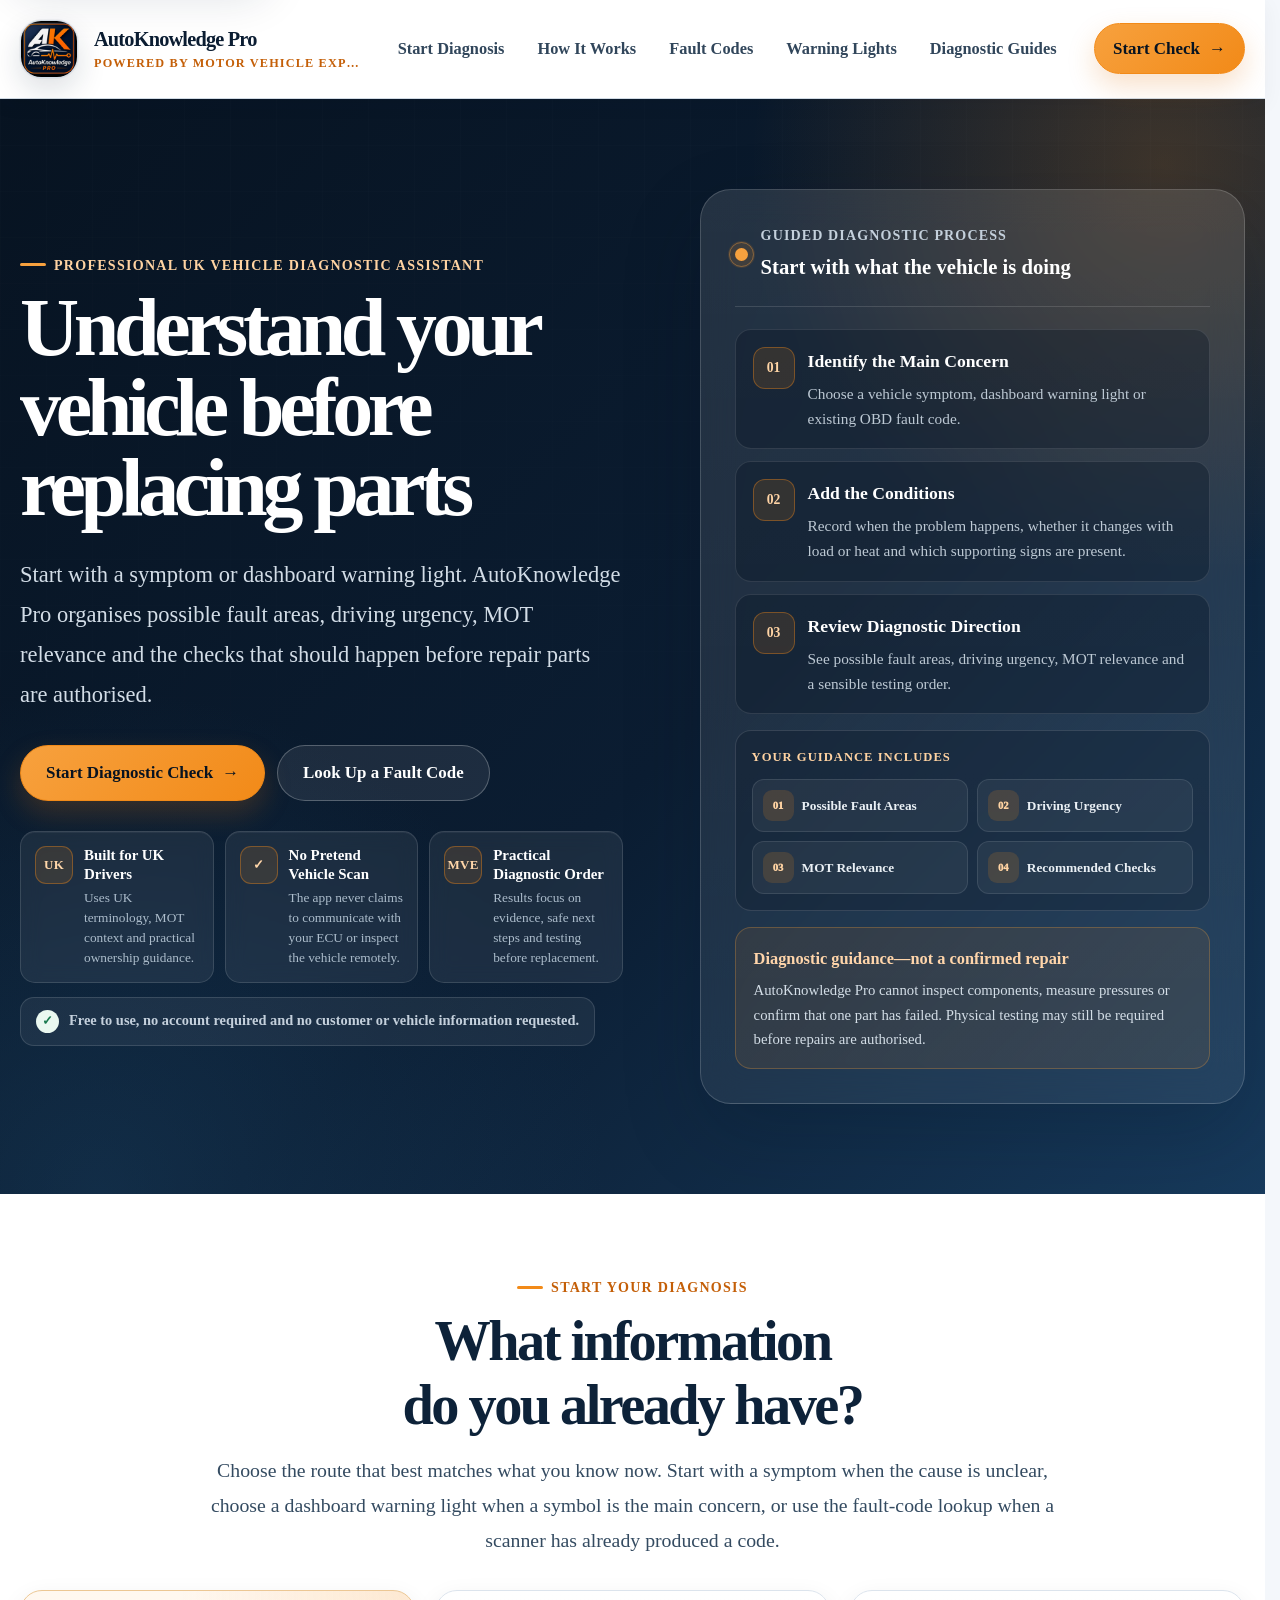
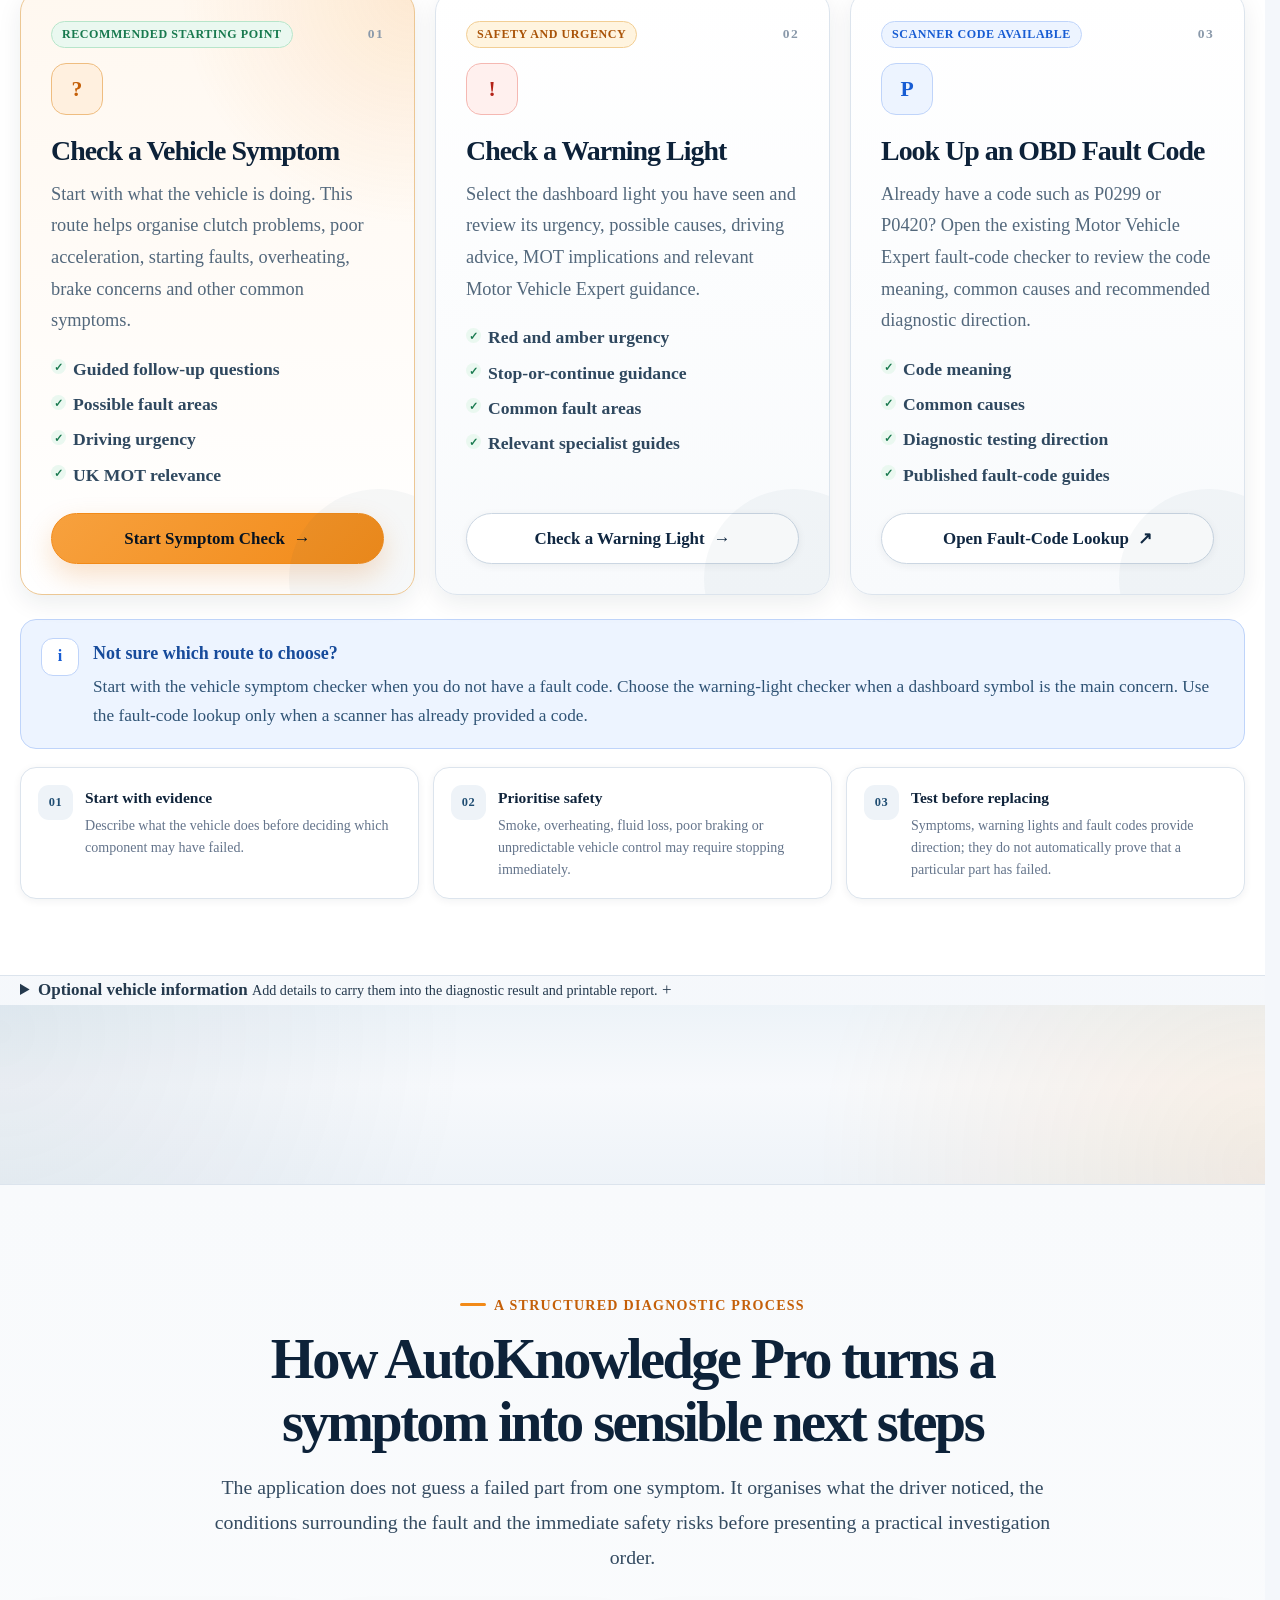
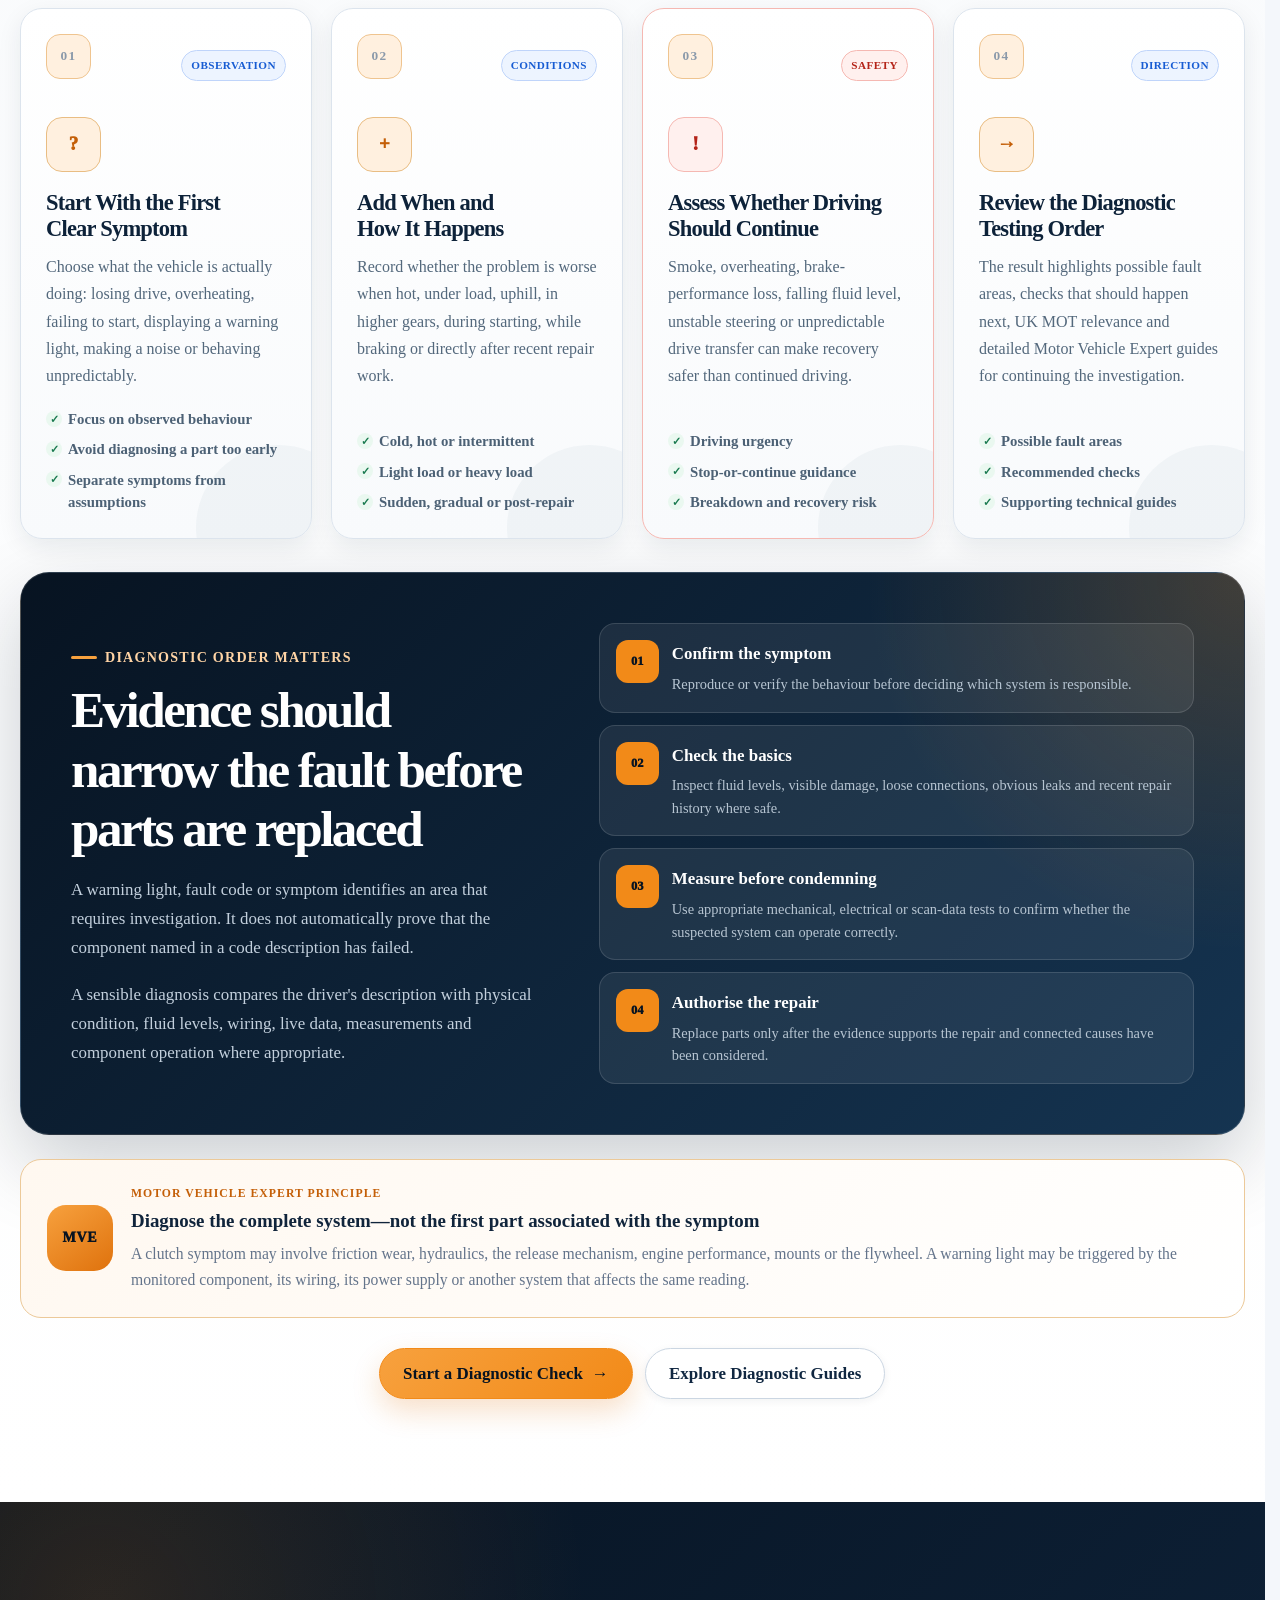
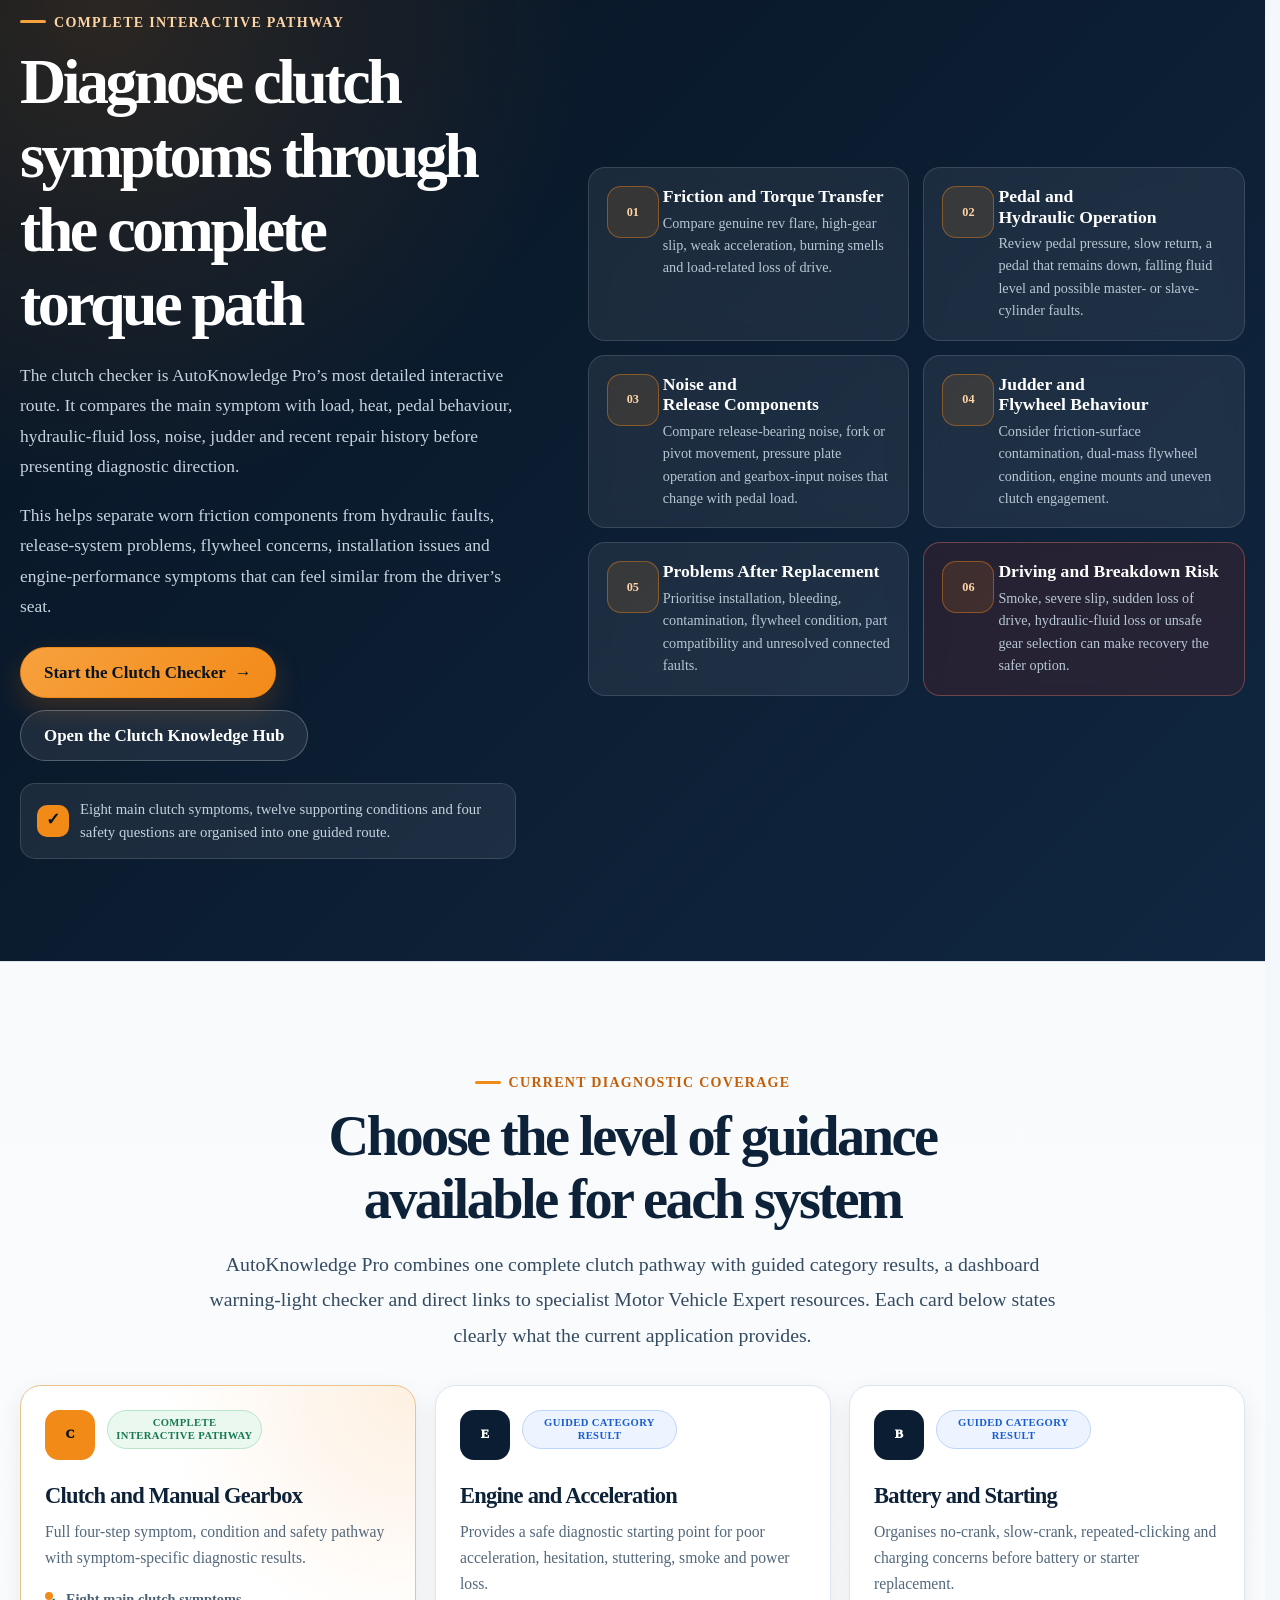
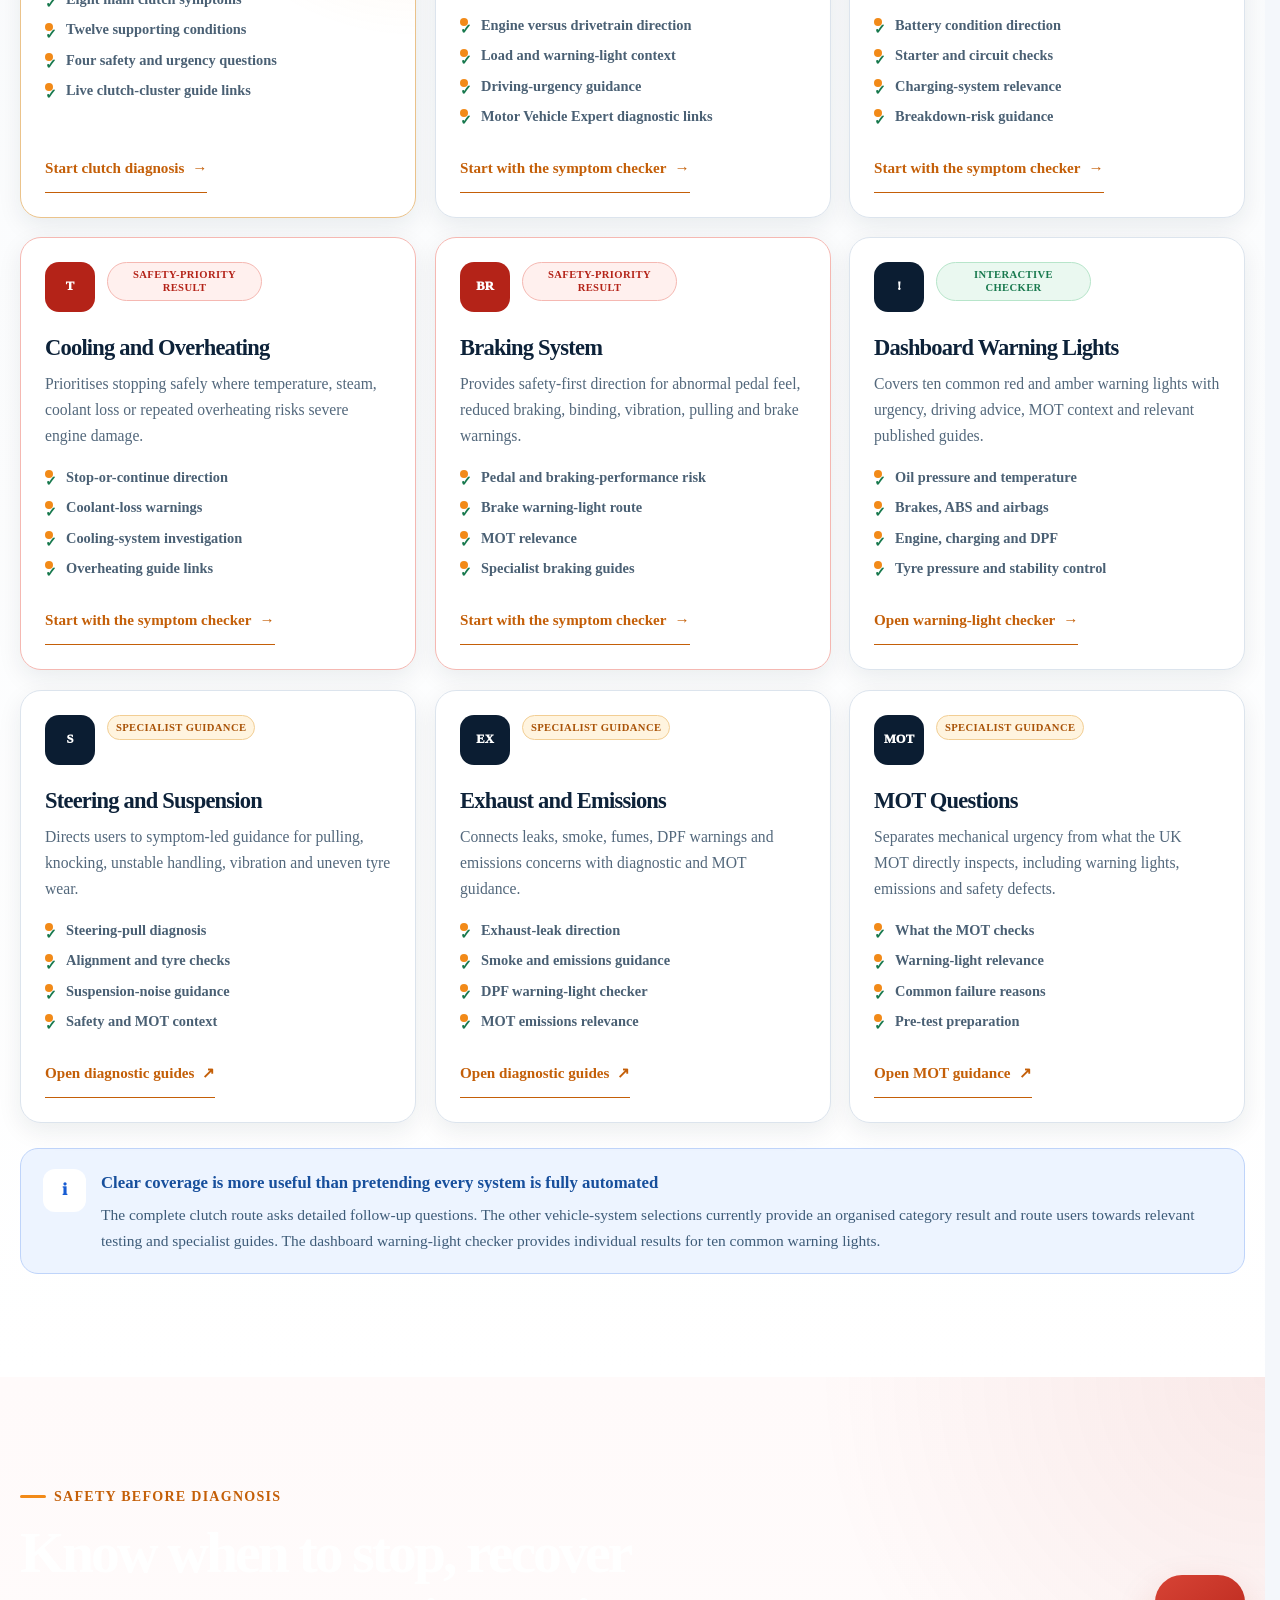
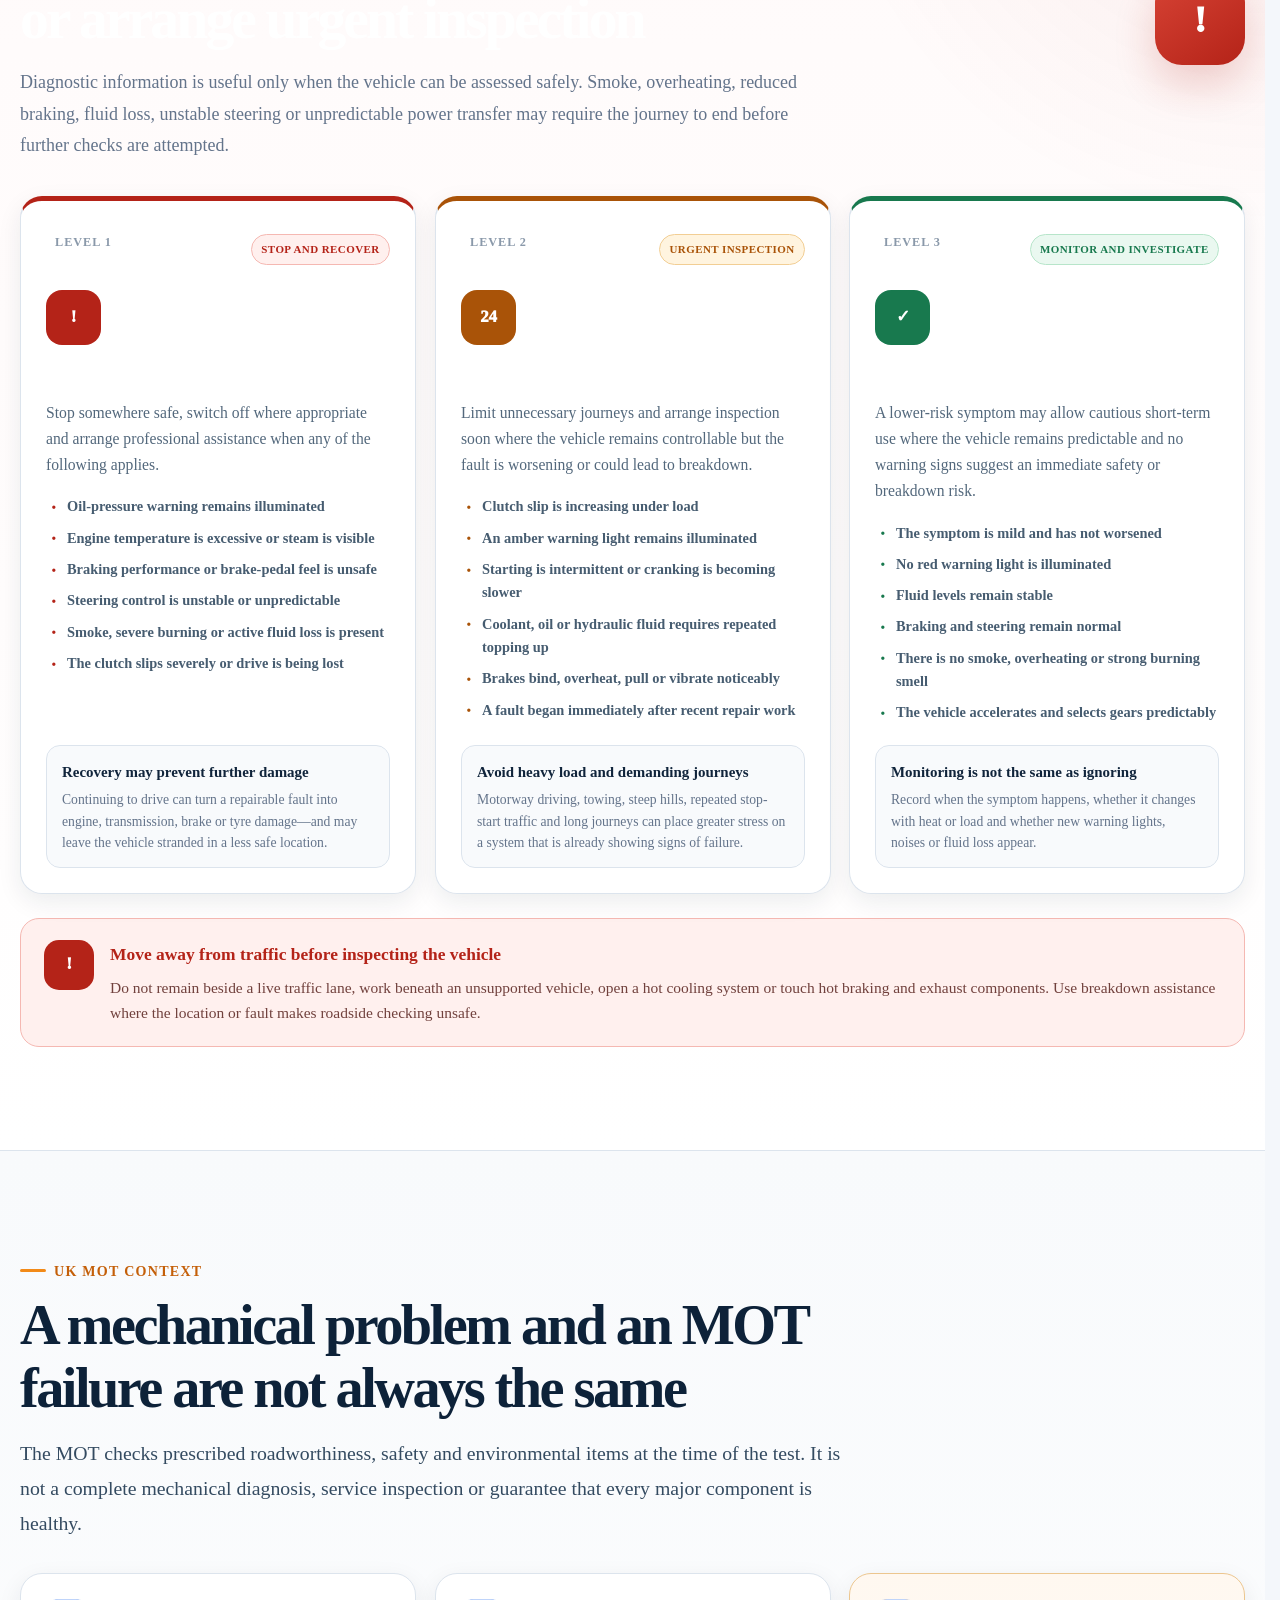
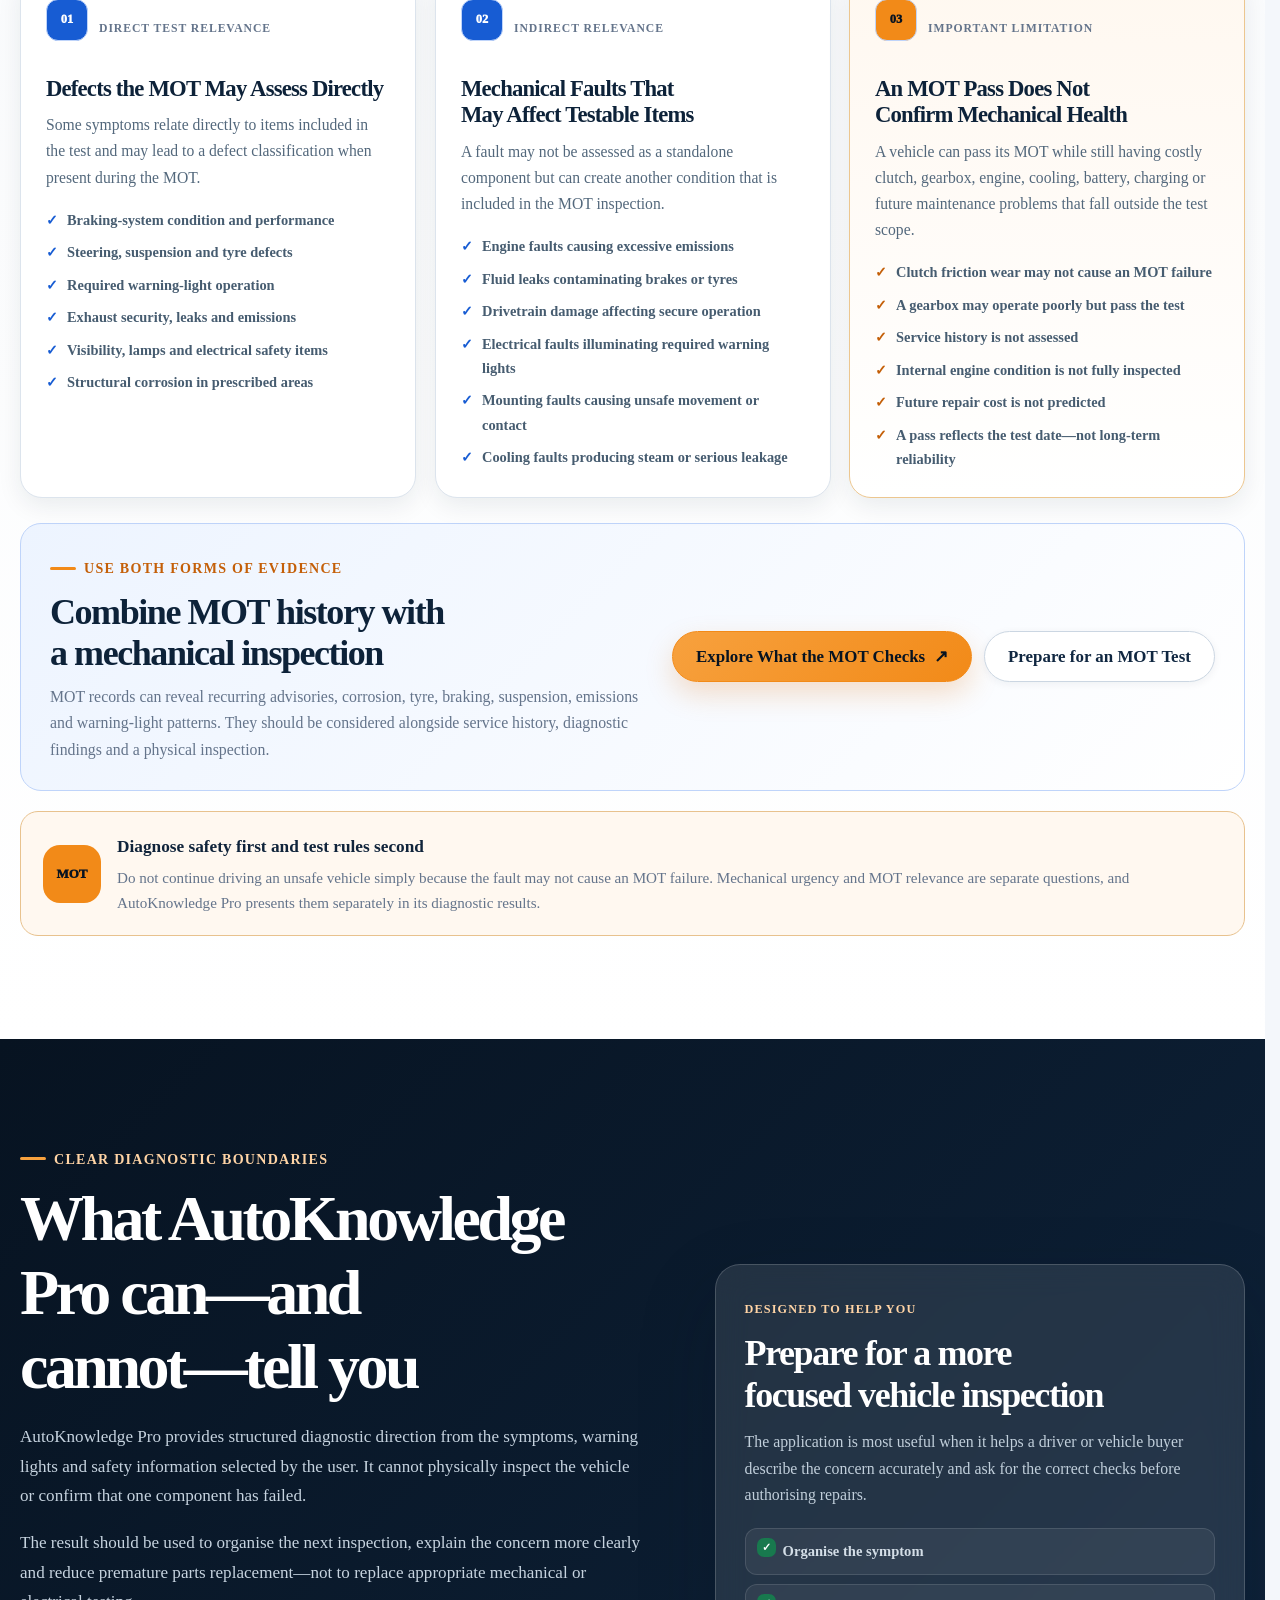
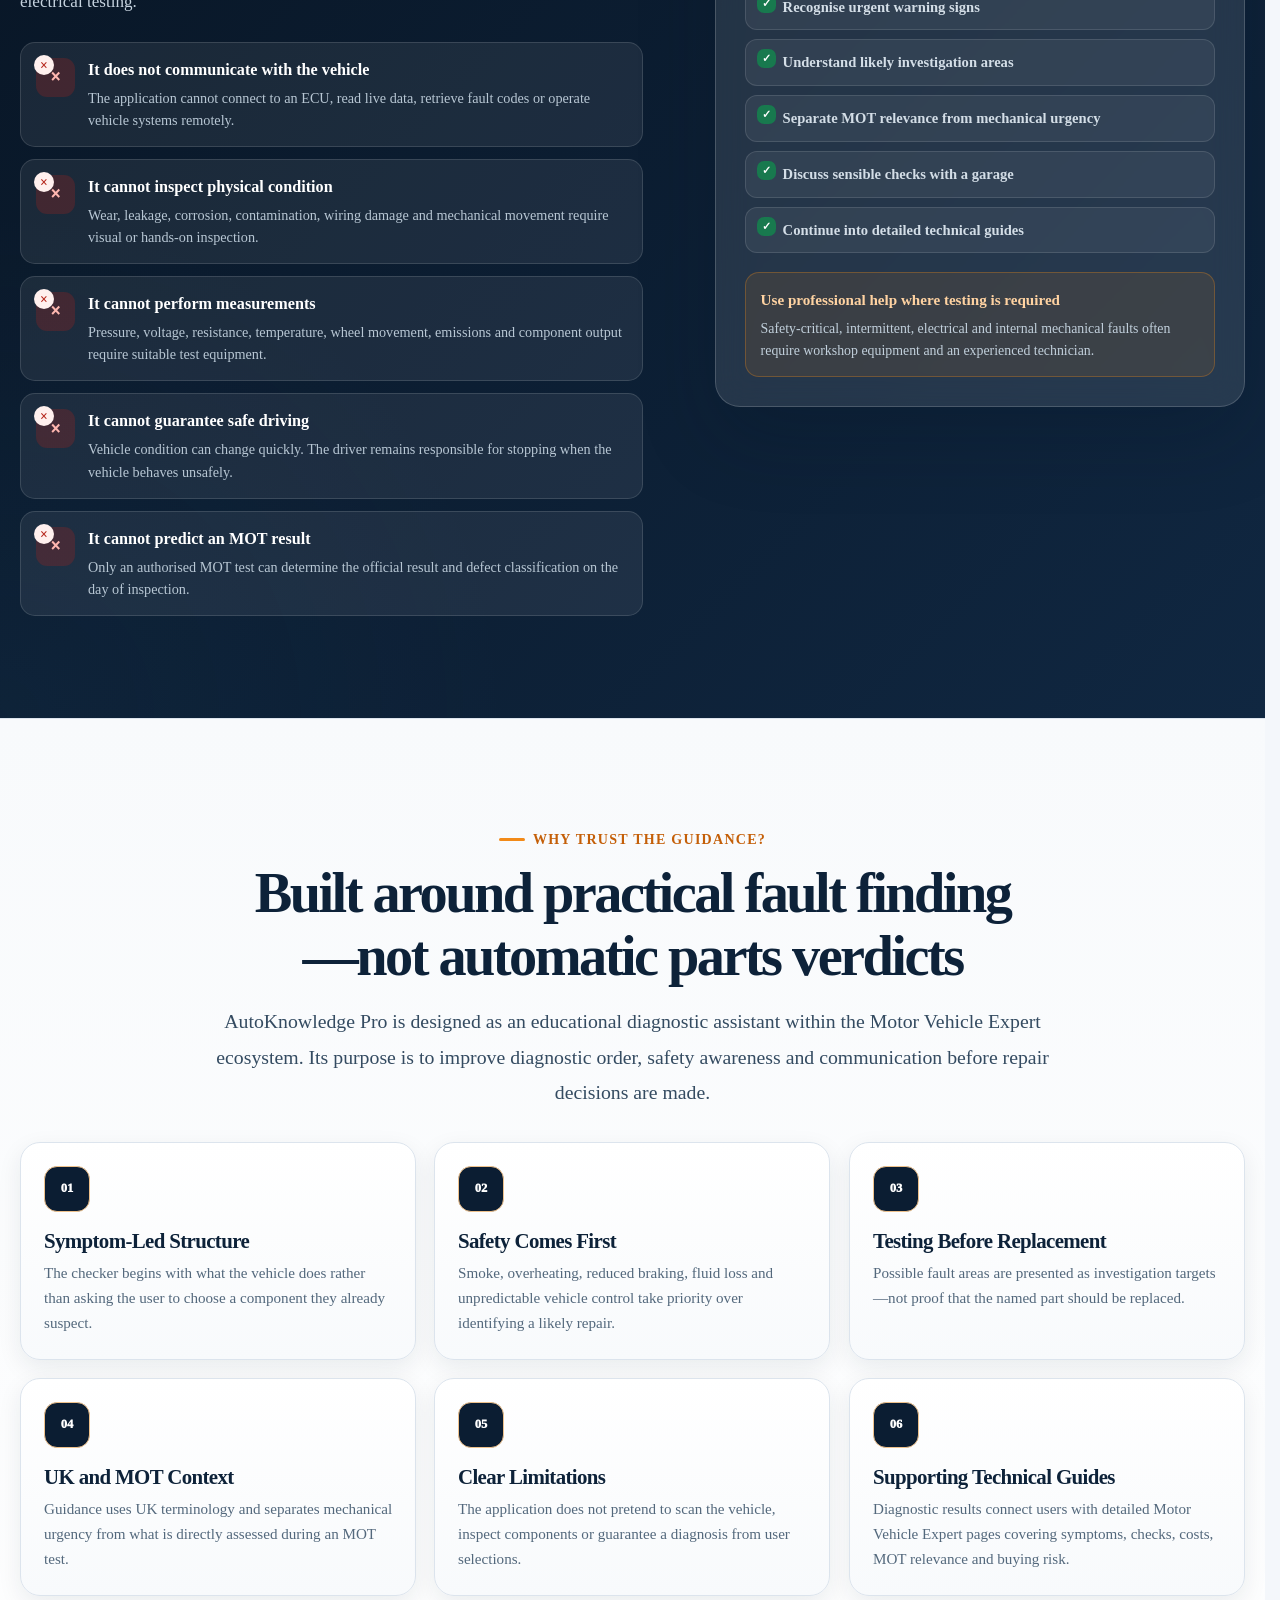
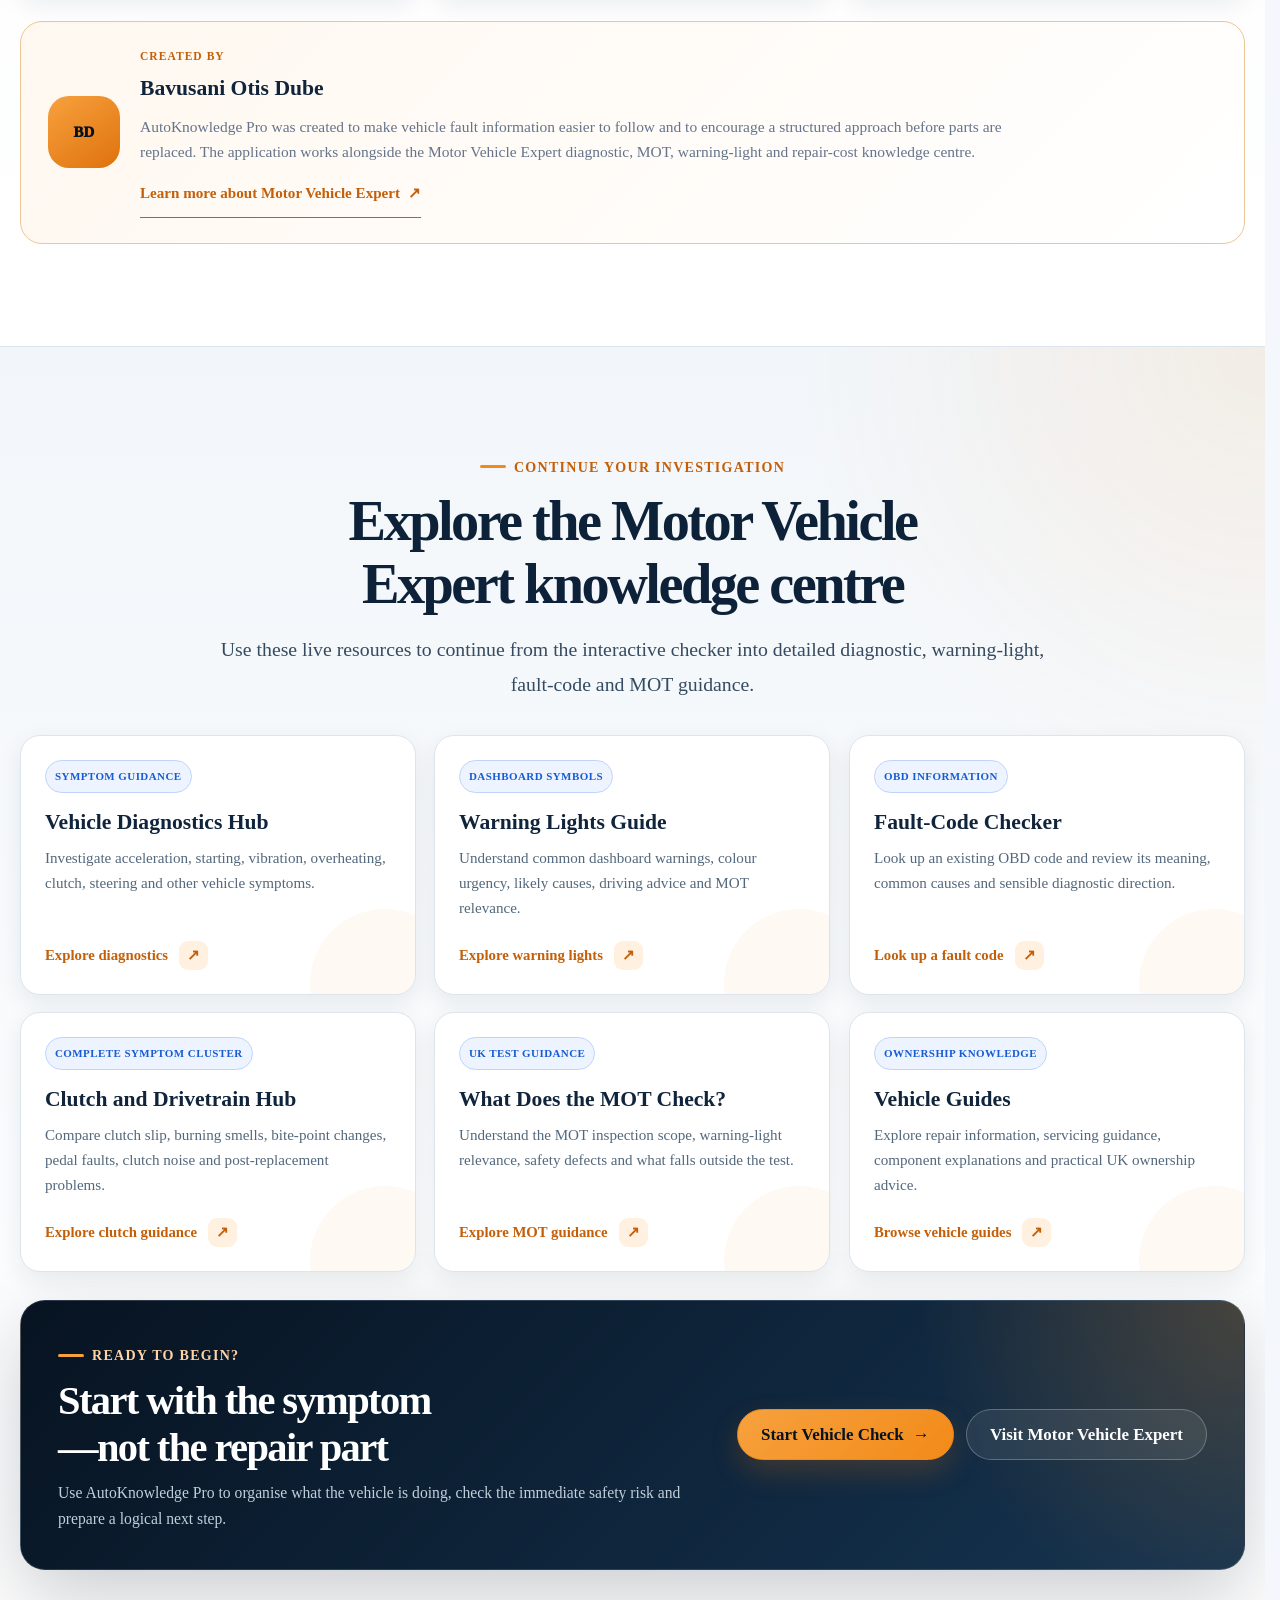
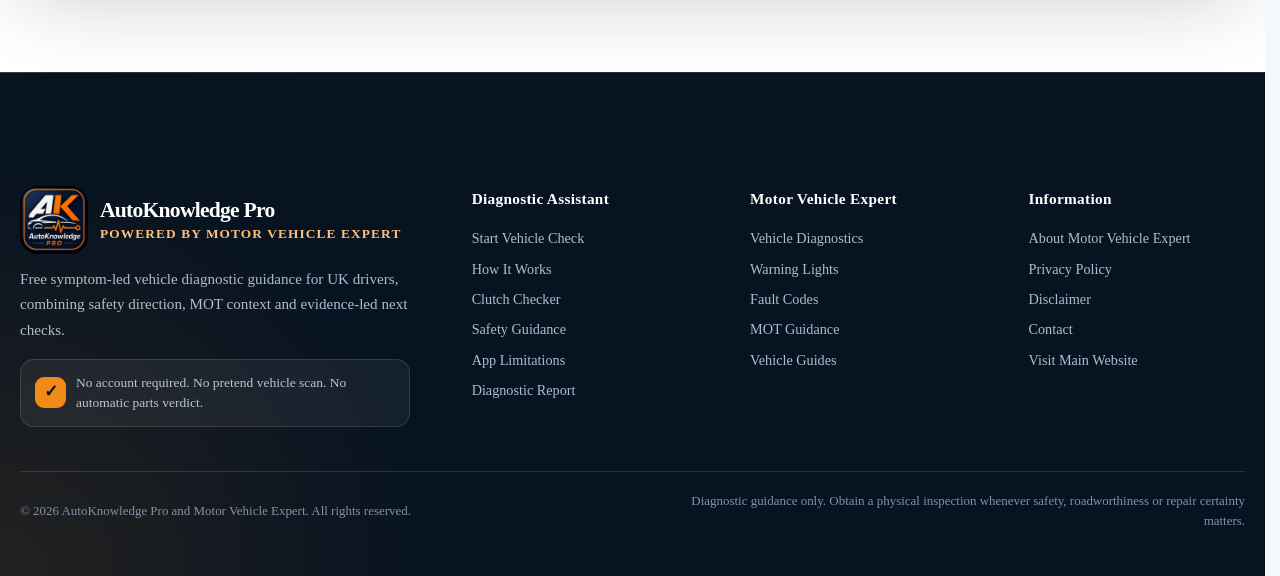
==== commit 2710cdea: "Rename AutoKnowledge-Pro-FINAL-index.html to index.html" ====
--- a/index.html
+++ b/index.html
@@ -183,6 +183,13 @@
       "Battery and starting symptom checker",
       "Cooling and overheating symptom checker",
       "Braking-system symptom checker",
+      "Automatic Transmission symptom checker",
+      "Exhaust and Emissions symptom checker",
+      "Fuel System symptom checker",
+      "Turbocharger and Boost symptom checker",
+      "Electrical System symptom checker",
+      "HVAC and Air Conditioning symptom checker",
+      "Tyres and Wheel Alignment symptom checker",
       "Dashboard warning-light checker",
       "Driving urgency guidance",
       "UK MOT relevance",
@@ -303,6 +310,7 @@
       <a
         class="button button-primary header-cta"
         href="#start-check"
+        data-start-symptom-checker
       >
 
         <span>
@@ -360,6 +368,7 @@
             <a
               class="button button-primary"
               href="#start-check"
+        data-start-symptom-checker
             >
 
               <span>
@@ -1069,6 +1078,31 @@
 
     </section>
 
+
+    <section class="vehicle-profile-section" aria-labelledby="vehicle-profile-title">
+      <div class="app-container">
+        <details class="vehicle-profile-card">
+          <summary>
+            <span><strong>Optional vehicle information</strong>
+              <small>Add details to carry them into the diagnostic result and printable report.</small></span>
+            <span aria-hidden="true">+</span>
+          </summary>
+          <div class="vehicle-profile-grid">
+            <label><span>Registration</span><input id="vehicle-registration" type="text" maxlength="10" autocomplete="off" placeholder="Optional" /></label>
+            <label><span>Make</span><input id="vehicle-make" type="text" maxlength="40" placeholder="e.g. Ford" /></label>
+            <label><span>Model</span><input id="vehicle-model" type="text" maxlength="50" placeholder="e.g. Focus" /></label>
+            <label><span>Year</span><input id="vehicle-year" type="number" min="1950" max="2030" placeholder="e.g. 2018" /></label>
+            <label><span>Engine</span><input id="vehicle-engine" type="text" maxlength="50" placeholder="e.g. 1.5 TDCi" /></label>
+            <label><span>Fuel type</span><select id="vehicle-fuel"><option value="">Not supplied</option><option>Petrol</option><option>Diesel</option><option>Hybrid</option><option>Electric</option><option>LPG</option></select></label>
+            <label><span>Transmission</span><select id="vehicle-transmission"><option value="">Not supplied</option><option>Manual</option><option>Automatic</option><option>CVT</option><option>Dual-clutch</option></select></label>
+            <label><span>Mileage</span><input id="vehicle-mileage" type="number" min="0" max="1000000" placeholder="Optional" /></label>
+          </div>
+          <p class="vehicle-profile-note">Details remain in this browser session and are not sent to Motor Vehicle Expert.</p>
+        </details>
+      </div>
+    </section>
+
+
     <!-- ====================================================
          DIAGNOSTIC ASSISTANT WORKSPACE
     ===================================================== -->
@@ -1498,8 +1532,8 @@
                         Steering and Suspension
                       </strong>
 
-                      <span class="choice-badge choice-badge-muted">
-                        Specialist guides
+                      <span class="choice-badge">
+                        Complete pathway
                       </span>
 
                     </span>
@@ -1545,8 +1579,8 @@
                         Exhaust and Emissions
                       </strong>
 
-                      <span class="choice-badge choice-badge-muted">
-                        Specialist guides
+                      <span class="choice-badge">
+                        Complete pathway
                       </span>
 
                     </span>
@@ -1564,6 +1598,91 @@
                   </span>
 
                 </label>
+
+
+                <label class="choice-card">
+                  <input type="radio" name="vehicle-system" value="transmission" />
+                  <span class="choice-card-icon" aria-hidden="true">AT</span>
+                  <span class="choice-card-copy">
+                    <span class="choice-card-heading">
+                      <strong>Automatic Transmission</strong>
+                      <span class="choice-badge">Complete pathway</span>
+                    </span>
+                    <small>Delayed engagement, slipping, harsh shifts, shudder, warning messages or fluid-related concerns.</small>
+                    <span class="choice-card-detail">Four-step symptom, condition and safety route with repair-planning guidance.</span>
+                  </span>
+                </label>
+
+
+                <label class="choice-card">
+                  <input type="radio" name="vehicle-system" value="fuel" />
+                  <span class="choice-card-icon" aria-hidden="true">FUEL</span>
+                  <span class="choice-card-copy">
+                    <span class="choice-card-heading">
+                      <strong>Fuel System</strong>
+                      <span class="choice-badge">Complete pathway</span>
+                    </span>
+                    <small>Fuel smell, hard starting, starvation, poor economy, injector noise or pressure-related running faults.</small>
+                    <span class="choice-card-detail">Four-step symptom, condition and safety route with repair-planning guidance.</span>
+                  </span>
+                </label>
+
+
+                <label class="choice-card">
+                  <input type="radio" name="vehicle-system" value="turbo" />
+                  <span class="choice-card-icon" aria-hidden="true">BOOST</span>
+                  <span class="choice-card-copy">
+                    <span class="choice-card-heading">
+                      <strong>Turbocharger and Boost</strong>
+                      <span class="choice-badge">Complete pathway</span>
+                    </span>
+                    <small>Underboost, overboost, whistle, smoke, limp mode or turbo-related oil concerns.</small>
+                    <span class="choice-card-detail">Four-step symptom, condition and safety route with repair-planning guidance.</span>
+                  </span>
+                </label>
+
+
+                <label class="choice-card">
+                  <input type="radio" name="vehicle-system" value="electrical" />
+                  <span class="choice-card-icon" aria-hidden="true">12V</span>
+                  <span class="choice-card-copy">
+                    <span class="choice-card-heading">
+                      <strong>Electrical System</strong>
+                      <span class="choice-badge">Complete pathway</span>
+                    </span>
+                    <small>Intermittent electrics, blown fuses, dim lights, battery drain, wiring smells or communication faults.</small>
+                    <span class="choice-card-detail">Four-step symptom, condition and safety route with repair-planning guidance.</span>
+                  </span>
+                </label>
+
+
+                <label class="choice-card">
+                  <input type="radio" name="vehicle-system" value="hvac" />
+                  <span class="choice-card-icon" aria-hidden="true">A/C</span>
+                  <span class="choice-card-copy">
+                    <span class="choice-card-heading">
+                      <strong>HVAC and Air Conditioning</strong>
+                      <span class="choice-badge">Complete pathway</span>
+                    </span>
+                    <small>No cooling, weak airflow, heater faults, smells, noises or demisting concerns.</small>
+                    <span class="choice-card-detail">Four-step symptom, condition and safety route with repair-planning guidance.</span>
+                  </span>
+                </label>
+
+
+                <label class="choice-card">
+                  <input type="radio" name="vehicle-system" value="tyres" />
+                  <span class="choice-card-icon" aria-hidden="true">TYRE</span>
+                  <span class="choice-card-copy">
+                    <span class="choice-card-heading">
+                      <strong>Tyres and Wheel Alignment</strong>
+                      <span class="choice-badge">Complete pathway</span>
+                    </span>
+                    <small>Uneven wear, vibration, pressure loss, pulling, alignment or wheel-balance concerns.</small>
+                    <span class="choice-card-detail">Four-step symptom, condition and safety route with repair-planning guidance.</span>
+                  </span>
+                </label>
+
 
                 <!-- ==========================================
                      MOT CONCERN
@@ -6115,6 +6234,1576 @@
         </section>
 
 
+
+
+        <section class="diagnostic-checker diagnostic-checker-transmission" id="transmission-checker"
+          data-extended-checker data-system="transmission" aria-labelledby="transmission-checker-title" hidden>
+          <header class="checker-panel-heading">
+            <div><span class="eyebrow">Automatic Transmission diagnosis</span>
+              <h2 id="transmission-checker-title">What is the main automatic transmission symptom?</h2>
+              <p>Choose the first clear symptom, then add conditions and safety information.</p></div>
+            <button class="text-button" type="button" data-checker-close>Close Checker</button>
+          </header>
+          <div class="checker-step" id="transmission-step-symptom" data-checker-step="2">
+            <div class="step-heading"><span class="step-label">Step 2 of 4</span>
+              <h3>What is the main symptom?</h3><p>Select one main symptom only.</p></div>
+            <fieldset class="checker-fieldset"><legend class="visually-hidden">Choose the main symptom</legend>
+              <div class="choice-card-grid">
+                <label class="choice-card">
+                  <input type="radio" name="transmission-symptom" value="delayed-engagement" />
+                  <span class="choice-card-icon" aria-hidden="true">DELAY</span>
+                  <span class="choice-card-copy">
+                    <span class="choice-card-heading">
+                      <strong>Delayed Drive or Reverse Engagement</strong>
+                      <span class="choice-badge choice-badge-secondary">Diagnostic route</span>
+                    </span>
+                    <small>A noticeable delay occurs after selecting Drive or Reverse.</small>
+                  </span>
+                </label>
+                <label class="choice-card">
+                  <input type="radio" name="transmission-symptom" value="slipping-flare" />
+                  <span class="choice-card-icon" aria-hidden="true">SLIP</span>
+                  <span class="choice-card-copy">
+                    <span class="choice-card-heading">
+                      <strong>Transmission Slips or Revs Flare</strong>
+                      <span class="choice-badge choice-badge-secondary">Diagnostic route</span>
+                    </span>
+                    <small>Engine speed rises without matching road-speed increase during a shift.</small>
+                  </span>
+                </label>
+                <label class="choice-card">
+                  <input type="radio" name="transmission-symptom" value="harsh-shift" />
+                  <span class="choice-card-icon" aria-hidden="true">JERK</span>
+                  <span class="choice-card-copy">
+                    <span class="choice-card-heading">
+                      <strong>Harsh or Jerky Gear Changes</strong>
+                      <span class="choice-badge choice-badge-secondary">Diagnostic route</span>
+                    </span>
+                    <small>Gear changes feel abrupt, banging or unusually firm.</small>
+                  </span>
+                </label>
+                <label class="choice-card">
+                  <input type="radio" name="transmission-symptom" value="shudder" />
+                  <span class="choice-card-icon" aria-hidden="true">SHUD</span>
+                  <span class="choice-card-copy">
+                    <span class="choice-card-heading">
+                      <strong>Shudder During Acceleration</strong>
+                      <span class="choice-badge choice-badge-secondary">Diagnostic route</span>
+                    </span>
+                    <small>A repeated vibration or judder appears during light or moderate acceleration.</small>
+                  </span>
+                </label>
+                <label class="choice-card">
+                  <input type="radio" name="transmission-symptom" value="stuck-gear" />
+                  <span class="choice-card-icon" aria-hidden="true">LIMP</span>
+                  <span class="choice-card-copy">
+                    <span class="choice-card-heading">
+                      <strong>Stuck in One Gear or Limp Mode</strong>
+                      <span class="choice-badge choice-badge-secondary">Diagnostic route</span>
+                    </span>
+                    <small>The transmission remains in one gear or restricts performance.</small>
+                  </span>
+                </label>
+                <label class="choice-card">
+                  <input type="radio" name="transmission-symptom" value="fluid-leak" />
+                  <span class="choice-card-icon" aria-hidden="true">LEAK</span>
+                  <span class="choice-card-copy">
+                    <span class="choice-card-heading">
+                      <strong>Transmission Fluid Leak</strong>
+                      <span class="choice-badge choice-badge-secondary">Diagnostic route</span>
+                    </span>
+                    <small>Red, brown or oily fluid appears beneath the vehicle.</small>
+                  </span>
+                </label>
+                <label class="choice-card">
+                  <input type="radio" name="transmission-symptom" value="noise" />
+                  <span class="choice-card-icon" aria-hidden="true">SND</span>
+                  <span class="choice-card-copy">
+                    <span class="choice-card-heading">
+                      <strong>Whining, Humming or Grinding</strong>
+                      <span class="choice-badge choice-badge-secondary">Diagnostic route</span>
+                    </span>
+                    <small>A transmission-related noise changes with gear, load or road speed.</small>
+                  </span>
+                </label>
+                <label class="choice-card">
+                  <input type="radio" name="transmission-symptom" value="warning" />
+                  <span class="choice-card-icon" aria-hidden="true">WARN</span>
+                  <span class="choice-card-copy">
+                    <span class="choice-card-heading">
+                      <strong>Transmission Warning Message</strong>
+                      <span class="choice-badge choice-badge-secondary">Diagnostic route</span>
+                    </span>
+                    <small>A gearbox or transmission warning appears on the dashboard.</small>
+                  </span>
+                </label></div></fieldset>
+            <div class="checker-actions checker-actions-split">
+              <button class="button button-secondary" type="button" data-checker-back="system">← Back to Systems</button>
+              <button class="button button-primary" id="transmission-symptom-continue" type="button" disabled>Continue →</button>
+            </div>
+          </div>
+          <div class="checker-step" id="transmission-step-conditions" data-checker-step="3" hidden>
+            <div class="step-heading"><span class="step-label">Step 3 of 4</span>
+              <h3>Which additional conditions are present?</h3><p>Select every statement that genuinely applies.</p></div>
+            <fieldset class="checker-fieldset"><legend class="visually-hidden">Select relevant conditions</legend>
+              <div class="check-option-grid">
+                <label class="check-option">
+                  <input type="checkbox" name="transmission-condition" value="cold-only" />
+                  <span class="check-option-marker" aria-hidden="true">✓</span>
+                  <span class="check-option-copy"><strong>Worse when cold</strong><small>Fluid viscosity, pressure control and seals may affect cold operation.</small></span>
+                </label>
+                <label class="check-option">
+                  <input type="checkbox" name="transmission-condition" value="hot-only" />
+                  <span class="check-option-marker" aria-hidden="true">✓</span>
+                  <span class="check-option-copy"><strong>Worse when fully warm</strong><small>Heat can expose pressure loss, clutch wear or electronic control faults.</small></span>
+                </label>
+                <label class="check-option">
+                  <input type="checkbox" name="transmission-condition" value="under-load" />
+                  <span class="check-option-marker" aria-hidden="true">✓</span>
+                  <span class="check-option-copy"><strong>Worse uphill or under load</strong><small>Torque demand can expose internal slip or pressure weakness.</small></span>
+                </label>
+                <label class="check-option">
+                  <input type="checkbox" name="transmission-condition" value="after-service" />
+                  <span class="check-option-marker" aria-hidden="true">✓</span>
+                  <span class="check-option-copy"><strong>Started after transmission service or repair</strong><small>Fluid specification, level, adaptation and installation require review.</small></span>
+                </label>
+                <label class="check-option">
+                  <input type="checkbox" name="transmission-condition" value="burning-smell" />
+                  <span class="check-option-marker" aria-hidden="true">✓</span>
+                  <span class="check-option-copy"><strong>Burning smell or overheated fluid</strong><small>Overheating or friction slip may be present.</small></span>
+                </label>
+                <label class="check-option">
+                  <input type="checkbox" name="transmission-condition" value="low-fluid" />
+                  <span class="check-option-marker" aria-hidden="true">✓</span>
+                  <span class="check-option-copy"><strong>Fluid level appears low</strong><small>Leakage or an incorrect service fill may affect operation.</small></span>
+                </label>
+                <label class="check-option">
+                  <input type="checkbox" name="transmission-condition" value="battery-event" />
+                  <span class="check-option-marker" aria-hidden="true">✓</span>
+                  <span class="check-option-copy"><strong>Started after a flat battery or jump start</strong><small>Low voltage can disrupt control modules and adaptations.</small></span>
+                </label>
+                <label class="check-option check-option-danger">
+                  <input type="checkbox" name="transmission-condition" value="metal-debris" />
+                  <span class="check-option-marker" aria-hidden="true">✓</span>
+                  <span class="check-option-copy"><strong>Metal debris is visible in fluid</strong><small>Internal wear may be significant.</small></span>
+                </label></div></fieldset>
+            <div class="checker-actions checker-actions-split">
+              <button class="button button-secondary" type="button" data-checker-back="transmission-symptom">← Back to Symptoms</button>
+              <button class="button button-primary" id="transmission-conditions-continue" type="button">Review Safety Questions →</button>
+            </div>
+          </div>
+          <div class="checker-step" id="transmission-step-safety" data-checker-step="4" hidden>
+            <div class="step-heading"><span class="step-label">Step 4 of 4</span>
+              <h3>What is the current safety condition?</h3><p>Answer every question. Safety answers override fault ranking.</p></div>
+            <div class="safety-question-list">
+              <fieldset class="inline-question">
+                <legend>Can the vehicle select drive predictably?</legend>
+                <div class="segmented-options segmented-options-wide"><label><input type="radio" name="transmission-drive" value="yes" /><span><strong>Yes</strong></span></label><label><input type="radio" name="transmission-drive" value="sometimes" /><span><strong>Sometimes</strong></span></label><label><input type="radio" name="transmission-drive" value="no" /><span><strong>No</strong></span></label></div>
+              </fieldset>
+              <fieldset class="inline-question">
+                <legend>Is drive being lost or severe slip present?</legend>
+                <div class="segmented-options segmented-options-wide"><label><input type="radio" name="transmission-slip" value="no" /><span><strong>No</strong></span></label><label><input type="radio" name="transmission-slip" value="mild" /><span><strong>Mild</strong></span></label><label><input type="radio" name="transmission-slip" value="severe" /><span><strong>Severe</strong></span></label></div>
+              </fieldset>
+              <fieldset class="inline-question">
+                <legend>Is fluid leaking rapidly or reaching hot components?</legend>
+                <div class="segmented-options segmented-options-wide"><label><input type="radio" name="transmission-leak-risk" value="no" /><span><strong>No</strong></span></label><label><input type="radio" name="transmission-leak-risk" value="unsure" /><span><strong>Unsure</strong></span></label><label><input type="radio" name="transmission-leak-risk" value="yes" /><span><strong>Yes</strong></span></label></div>
+              </fieldset>
+              <fieldset class="inline-question">
+                <legend>When did the fault begin?</legend>
+                <div class="segmented-options segmented-options-wide"><label><input type="radio" name="transmission-timing" value="sudden" /><span><strong>Suddenly</strong></span></label><label><input type="radio" name="transmission-timing" value="gradual" /><span><strong>Gradually</strong></span></label><label><input type="radio" name="transmission-timing" value="after-repair" /><span><strong>After repair</strong></span></label><label><input type="radio" name="transmission-timing" value="unsure" /><span><strong>Not sure</strong></span></label></div>
+              </fieldset></div>
+            <div class="form-message" id="transmission-safety-message" role="alert" tabindex="-1" hidden></div>
+            <div class="checker-actions checker-actions-split">
+              <button class="button button-secondary" type="button" data-checker-back="transmission-conditions">← Back to Conditions</button>
+              <button class="button button-primary" id="generate-transmission-result" type="button">Show Diagnostic Guidance →</button>
+            </div>
+          </div>
+        </section>
+
+
+        <section class="diagnostic-checker diagnostic-checker-exhaust" id="exhaust-checker"
+          data-extended-checker data-system="exhaust" aria-labelledby="exhaust-checker-title" hidden>
+          <header class="checker-panel-heading">
+            <div><span class="eyebrow">Exhaust and Emissions diagnosis</span>
+              <h2 id="exhaust-checker-title">What is the main exhaust and emissions symptom?</h2>
+              <p>Choose the first clear symptom, then add conditions and safety information.</p></div>
+            <button class="text-button" type="button" data-checker-close>Close Checker</button>
+          </header>
+          <div class="checker-step" id="exhaust-step-symptom" data-checker-step="2">
+            <div class="step-heading"><span class="step-label">Step 2 of 4</span>
+              <h3>What is the main symptom?</h3><p>Select one main symptom only.</p></div>
+            <fieldset class="checker-fieldset"><legend class="visually-hidden">Choose the main symptom</legend>
+              <div class="choice-card-grid">
+                <label class="choice-card">
+                  <input type="radio" name="exhaust-symptom" value="exhaust-leak" />
+                  <span class="choice-card-icon" aria-hidden="true">LEAK</span>
+                  <span class="choice-card-copy">
+                    <span class="choice-card-heading">
+                      <strong>Exhaust Leak or Blowing Noise</strong>
+                      <span class="choice-badge choice-badge-secondary">Diagnostic route</span>
+                    </span>
+                    <small>A ticking, blowing or chuffing noise comes from the exhaust system.</small>
+                  </span>
+                </label>
+                <label class="choice-card">
+                  <input type="radio" name="exhaust-symptom" value="fumes-cabin" />
+                  <span class="choice-card-icon" aria-hidden="true">FUME</span>
+                  <span class="choice-card-copy">
+                    <span class="choice-card-heading">
+                      <strong>Exhaust Fumes Enter the Cabin</strong>
+                      <span class="choice-badge choice-badge-secondary">Diagnostic route</span>
+                    </span>
+                    <small>Exhaust odour is noticed inside the vehicle.</small>
+                  </span>
+                </label>
+                <label class="choice-card">
+                  <input type="radio" name="exhaust-symptom" value="black-smoke" />
+                  <span class="choice-card-icon" aria-hidden="true">BLACK</span>
+                  <span class="choice-card-copy">
+                    <span class="choice-card-heading">
+                      <strong>Black Exhaust Smoke</strong>
+                      <span class="choice-badge choice-badge-secondary">Diagnostic route</span>
+                    </span>
+                    <small>Dark smoke appears under acceleration or load.</small>
+                  </span>
+                </label>
+                <label class="choice-card">
+                  <input type="radio" name="exhaust-symptom" value="blue-smoke" />
+                  <span class="choice-card-icon" aria-hidden="true">BLUE</span>
+                  <span class="choice-card-copy">
+                    <span class="choice-card-heading">
+                      <strong>Blue Exhaust Smoke</strong>
+                      <span class="choice-badge choice-badge-secondary">Diagnostic route</span>
+                    </span>
+                    <small>Blue-grey smoke suggests engine oil may be burning.</small>
+                  </span>
+                </label>
+                <label class="choice-card">
+                  <input type="radio" name="exhaust-symptom" value="white-smoke" />
+                  <span class="choice-card-icon" aria-hidden="true">WHITE</span>
+                  <span class="choice-card-copy">
+                    <span class="choice-card-heading">
+                      <strong>Persistent White Smoke</strong>
+                      <span class="choice-badge choice-badge-secondary">Diagnostic route</span>
+                    </span>
+                    <small>White vapour remains after the engine is warm.</small>
+                  </span>
+                </label>
+                <label class="choice-card">
+                  <input type="radio" name="exhaust-symptom" value="dpf-warning" />
+                  <span class="choice-card-icon" aria-hidden="true">DPF</span>
+                  <span class="choice-card-copy">
+                    <span class="choice-card-heading">
+                      <strong>DPF Warning or Regeneration Problem</strong>
+                      <span class="choice-badge choice-badge-secondary">Diagnostic route</span>
+                    </span>
+                    <small>A diesel particulate-filter warning remains illuminated.</small>
+                  </span>
+                </label>
+                <label class="choice-card">
+                  <input type="radio" name="exhaust-symptom" value="rattle" />
+                  <span class="choice-card-icon" aria-hidden="true">RATL</span>
+                  <span class="choice-card-copy">
+                    <span class="choice-card-heading">
+                      <strong>Exhaust Rattle or Metallic Noise</strong>
+                      <span class="choice-badge choice-badge-secondary">Diagnostic route</span>
+                    </span>
+                    <small>A metallic rattle appears at idle, during acceleration or over bumps.</small>
+                  </span>
+                </label>
+                <label class="choice-card">
+                  <input type="radio" name="exhaust-symptom" value="emissions-fail" />
+                  <span class="choice-card-icon" aria-hidden="true">MOT</span>
+                  <span class="choice-card-copy">
+                    <span class="choice-card-heading">
+                      <strong>High Emissions or MOT Failure</strong>
+                      <span class="choice-badge choice-badge-secondary">Diagnostic route</span>
+                    </span>
+                    <small>The vehicle has failed or is likely to fail an emissions test.</small>
+                  </span>
+                </label></div></fieldset>
+            <div class="checker-actions checker-actions-split">
+              <button class="button button-secondary" type="button" data-checker-back="system">← Back to Systems</button>
+              <button class="button button-primary" id="exhaust-symptom-continue" type="button" disabled>Continue →</button>
+            </div>
+          </div>
+          <div class="checker-step" id="exhaust-step-conditions" data-checker-step="3" hidden>
+            <div class="step-heading"><span class="step-label">Step 3 of 4</span>
+              <h3>Which additional conditions are present?</h3><p>Select every statement that genuinely applies.</p></div>
+            <fieldset class="checker-fieldset"><legend class="visually-hidden">Select relevant conditions</legend>
+              <div class="check-option-grid">
+                <label class="check-option">
+                  <input type="checkbox" name="exhaust-condition" value="cold-start" />
+                  <span class="check-option-marker" aria-hidden="true">✓</span>
+                  <span class="check-option-copy"><strong>Strongest on cold start</strong><small>Leaks and condensation effects may be clearer when cold.</small></span>
+                </label>
+                <label class="check-option">
+                  <input type="checkbox" name="exhaust-condition" value="under-load" />
+                  <span class="check-option-marker" aria-hidden="true">✓</span>
+                  <span class="check-option-copy"><strong>Worse under acceleration</strong><small>Pressure and flow can expose leaks or restriction.</small></span>
+                </label>
+                <label class="check-option">
+                  <input type="checkbox" name="exhaust-condition" value="cabin-heater" />
+                  <span class="check-option-marker" aria-hidden="true">✓</span>
+                  <span class="check-option-copy"><strong>Fumes increase with heater or ventilation use</strong><small>Air intake location and under-bonnet leakage become important.</small></span>
+                </label>
+                <label class="check-option">
+                  <input type="checkbox" name="exhaust-condition" value="loss-power" />
+                  <span class="check-option-marker" aria-hidden="true">✓</span>
+                  <span class="check-option-copy"><strong>Power loss is present</strong><small>Restriction, boost leakage or fuelling trouble may be involved.</small></span>
+                </label>
+                <label class="check-option">
+                  <input type="checkbox" name="exhaust-condition" value="fluid-loss" />
+                  <span class="check-option-marker" aria-hidden="true">✓</span>
+                  <span class="check-option-copy"><strong>Oil or coolant level is falling</strong><small>Internal engine or turbocharger trouble requires investigation.</small></span>
+                </label>
+                <label class="check-option">
+                  <input type="checkbox" name="exhaust-condition" value="recent-exhaust" />
+                  <span class="check-option-marker" aria-hidden="true">✓</span>
+                  <span class="check-option-copy"><strong>Recent exhaust or emissions repair</strong><small>Fitment, seals, sensors and wiring require review.</small></span>
+                </label>
+                <label class="check-option">
+                  <input type="checkbox" name="exhaust-condition" value="warning-light" />
+                  <span class="check-option-marker" aria-hidden="true">✓</span>
+                  <span class="check-option-copy"><strong>Engine or DPF warning is illuminated</strong><small>Stored evidence should be read before parts are replaced.</small></span>
+                </label>
+                <label class="check-option">
+                  <input type="checkbox" name="exhaust-condition" value="hot-floor" />
+                  <span class="check-option-marker" aria-hidden="true">✓</span>
+                  <span class="check-option-copy"><strong>Floor or tunnel becomes unusually hot</strong><small>Exhaust restriction or heat-shield failure may be present.</small></span>
+                </label></div></fieldset>
+            <div class="checker-actions checker-actions-split">
+              <button class="button button-secondary" type="button" data-checker-back="exhaust-symptom">← Back to Symptoms</button>
+              <button class="button button-primary" id="exhaust-conditions-continue" type="button">Review Safety Questions →</button>
+            </div>
+          </div>
+          <div class="checker-step" id="exhaust-step-safety" data-checker-step="4" hidden>
+            <div class="step-heading"><span class="step-label">Step 4 of 4</span>
+              <h3>What is the current safety condition?</h3><p>Answer every question. Safety answers override fault ranking.</p></div>
+            <div class="safety-question-list">
+              <fieldset class="inline-question">
+                <legend>Are fumes entering the passenger compartment?</legend>
+                <div class="segmented-options segmented-options-wide"><label><input type="radio" name="exhaust-fumes" value="no" /><span><strong>No</strong></span></label><label><input type="radio" name="exhaust-fumes" value="mild" /><span><strong>Mild</strong></span></label><label><input type="radio" name="exhaust-fumes" value="strong" /><span><strong>Strong</strong></span></label></div>
+              </fieldset>
+              <fieldset class="inline-question">
+                <legend>Is smoke heavy or visibility-reducing?</legend>
+                <div class="segmented-options segmented-options-wide"><label><input type="radio" name="exhaust-smoke" value="no" /><span><strong>No</strong></span></label><label><input type="radio" name="exhaust-smoke" value="light" /><span><strong>Light</strong></span></label><label><input type="radio" name="exhaust-smoke" value="heavy" /><span><strong>Heavy</strong></span></label></div>
+              </fieldset>
+              <fieldset class="inline-question">
+                <legend>Is there severe heat, fire risk or glowing exhaust?</legend>
+                <div class="segmented-options segmented-options-wide"><label><input type="radio" name="exhaust-heat" value="no" /><span><strong>No</strong></span></label><label><input type="radio" name="exhaust-heat" value="unsure" /><span><strong>Unsure</strong></span></label><label><input type="radio" name="exhaust-heat" value="yes" /><span><strong>Yes</strong></span></label></div>
+              </fieldset>
+              <fieldset class="inline-question">
+                <legend>When did the fault begin?</legend>
+                <div class="segmented-options segmented-options-wide"><label><input type="radio" name="exhaust-timing" value="sudden" /><span><strong>Suddenly</strong></span></label><label><input type="radio" name="exhaust-timing" value="gradual" /><span><strong>Gradually</strong></span></label><label><input type="radio" name="exhaust-timing" value="after-repair" /><span><strong>After repair</strong></span></label><label><input type="radio" name="exhaust-timing" value="unsure" /><span><strong>Not sure</strong></span></label></div>
+              </fieldset></div>
+            <div class="form-message" id="exhaust-safety-message" role="alert" tabindex="-1" hidden></div>
+            <div class="checker-actions checker-actions-split">
+              <button class="button button-secondary" type="button" data-checker-back="exhaust-conditions">← Back to Conditions</button>
+              <button class="button button-primary" id="generate-exhaust-result" type="button">Show Diagnostic Guidance →</button>
+            </div>
+          </div>
+        </section>
+
+
+        <section class="diagnostic-checker diagnostic-checker-fuel" id="fuel-checker"
+          data-extended-checker data-system="fuel" aria-labelledby="fuel-checker-title" hidden>
+          <header class="checker-panel-heading">
+            <div><span class="eyebrow">Fuel System diagnosis</span>
+              <h2 id="fuel-checker-title">What is the main fuel system symptom?</h2>
+              <p>Choose the first clear symptom, then add conditions and safety information.</p></div>
+            <button class="text-button" type="button" data-checker-close>Close Checker</button>
+          </header>
+          <div class="checker-step" id="fuel-step-symptom" data-checker-step="2">
+            <div class="step-heading"><span class="step-label">Step 2 of 4</span>
+              <h3>What is the main symptom?</h3><p>Select one main symptom only.</p></div>
+            <fieldset class="checker-fieldset"><legend class="visually-hidden">Choose the main symptom</legend>
+              <div class="choice-card-grid">
+                <label class="choice-card">
+                  <input type="radio" name="fuel-symptom" value="fuel-smell" />
+                  <span class="choice-card-icon" aria-hidden="true">SMELL</span>
+                  <span class="choice-card-copy">
+                    <span class="choice-card-heading">
+                      <strong>Strong Fuel Smell</strong>
+                      <span class="choice-badge choice-badge-secondary">Diagnostic route</span>
+                    </span>
+                    <small>Petrol or diesel odour is present around or inside the vehicle.</small>
+                  </span>
+                </label>
+                <label class="choice-card">
+                  <input type="radio" name="fuel-symptom" value="hard-start" />
+                  <span class="choice-card-icon" aria-hidden="true">START</span>
+                  <span class="choice-card-copy">
+                    <span class="choice-card-heading">
+                      <strong>Hard Starting After Standing</strong>
+                      <span class="choice-badge choice-badge-secondary">Diagnostic route</span>
+                    </span>
+                    <small>The engine takes longer to start after being parked.</small>
+                  </span>
+                </label>
+                <label class="choice-card">
+                  <input type="radio" name="fuel-symptom" value="cuts-out" />
+                  <span class="choice-card-icon" aria-hidden="true">STALL</span>
+                  <span class="choice-card-copy">
+                    <span class="choice-card-heading">
+                      <strong>Engine Cuts Out or Stalls</strong>
+                      <span class="choice-badge choice-badge-secondary">Diagnostic route</span>
+                    </span>
+                    <small>The engine stops unexpectedly at idle or while driving.</small>
+                  </span>
+                </label>
+                <label class="choice-card">
+                  <input type="radio" name="fuel-symptom" value="starvation-load" />
+                  <span class="choice-card-icon" aria-hidden="true">LOAD</span>
+                  <span class="choice-card-copy">
+                    <span class="choice-card-heading">
+                      <strong>Power Loss Under Load</strong>
+                      <span class="choice-badge choice-badge-secondary">Diagnostic route</span>
+                    </span>
+                    <small>The engine struggles when accelerating, uphill or at higher speed.</small>
+                  </span>
+                </label>
+                <label class="choice-card">
+                  <input type="radio" name="fuel-symptom" value="poor-economy" />
+                  <span class="choice-card-icon" aria-hidden="true">MPG</span>
+                  <span class="choice-card-copy">
+                    <span class="choice-card-heading">
+                      <strong>Fuel Economy Has Worsened</strong>
+                      <span class="choice-badge choice-badge-secondary">Diagnostic route</span>
+                    </span>
+                    <small>Fuel consumption has increased without an obvious driving change.</small>
+                  </span>
+                </label>
+                <label class="choice-card">
+                  <input type="radio" name="fuel-symptom" value="injector-noise" />
+                  <span class="choice-card-icon" aria-hidden="true">INJ</span>
+                  <span class="choice-card-copy">
+                    <span class="choice-card-heading">
+                      <strong>Injector Knock or Uneven Running</strong>
+                      <span class="choice-badge choice-badge-secondary">Diagnostic route</span>
+                    </span>
+                    <small>Combustion sounds harsh or one cylinder appears uneven.</small>
+                  </span>
+                </label>
+                <label class="choice-card">
+                  <input type="radio" name="fuel-symptom" value="after-refuel" />
+                  <span class="choice-card-icon" aria-hidden="true">FILL</span>
+                  <span class="choice-card-copy">
+                    <span class="choice-card-heading">
+                      <strong>Fault Began After Refuelling</strong>
+                      <span class="choice-badge choice-badge-secondary">Diagnostic route</span>
+                    </span>
+                    <small>Poor running started soon after fuel was added.</small>
+                  </span>
+                </label>
+                <label class="choice-card">
+                  <input type="radio" name="fuel-symptom" value="fuel-warning" />
+                  <span class="choice-card-icon" aria-hidden="true">WARN</span>
+                  <span class="choice-card-copy">
+                    <span class="choice-card-heading">
+                      <strong>Fuel-System or Water-in-Fuel Warning</strong>
+                      <span class="choice-badge choice-badge-secondary">Diagnostic route</span>
+                    </span>
+                    <small>A fuel-related warning remains illuminated.</small>
+                  </span>
+                </label></div></fieldset>
+            <div class="checker-actions checker-actions-split">
+              <button class="button button-secondary" type="button" data-checker-back="system">← Back to Systems</button>
+              <button class="button button-primary" id="fuel-symptom-continue" type="button" disabled>Continue →</button>
+            </div>
+          </div>
+          <div class="checker-step" id="fuel-step-conditions" data-checker-step="3" hidden>
+            <div class="step-heading"><span class="step-label">Step 3 of 4</span>
+              <h3>Which additional conditions are present?</h3><p>Select every statement that genuinely applies.</p></div>
+            <fieldset class="checker-fieldset"><legend class="visually-hidden">Select relevant conditions</legend>
+              <div class="check-option-grid">
+                <label class="check-option">
+                  <input type="checkbox" name="fuel-condition" value="low-tank" />
+                  <span class="check-option-marker" aria-hidden="true">✓</span>
+                  <span class="check-option-copy"><strong>Worse with a low fuel level</strong><small>Tank pickup, pump cooling or contamination may be relevant.</small></span>
+                </label>
+                <label class="check-option">
+                  <input type="checkbox" name="fuel-condition" value="hot-weather" />
+                  <span class="check-option-marker" aria-hidden="true">✓</span>
+                  <span class="check-option-copy"><strong>Worse in hot weather</strong><small>Vapour, pressure and electrical issues may change with heat.</small></span>
+                </label>
+                <label class="check-option">
+                  <input type="checkbox" name="fuel-condition" value="cold-weather" />
+                  <span class="check-option-marker" aria-hidden="true">✓</span>
+                  <span class="check-option-copy"><strong>Worse in cold weather</strong><small>Diesel waxing, glow support or pressure build-up may be involved.</small></span>
+                </label>
+                <label class="check-option">
+                  <input type="checkbox" name="fuel-condition" value="under-load" />
+                  <span class="check-option-marker" aria-hidden="true">✓</span>
+                  <span class="check-option-copy"><strong>Worse under heavy load</strong><small>Fuel volume or pressure demand is higher.</small></span>
+                </label>
+                <label class="check-option check-option-danger">
+                  <input type="checkbox" name="fuel-condition" value="visible-leak" />
+                  <span class="check-option-marker" aria-hidden="true">✓</span>
+                  <span class="check-option-copy"><strong>A visible wet fuel leak is present</strong><small>Immediate fire risk must be considered.</small></span>
+                </label>
+                <label class="check-option">
+                  <input type="checkbox" name="fuel-condition" value="recent-filter" />
+                  <span class="check-option-marker" aria-hidden="true">✓</span>
+                  <span class="check-option-copy"><strong>Recent fuel-filter or injector work</strong><small>Priming, seals, coding and connections require review.</small></span>
+                </label>
+                <label class="check-option check-option-danger">
+                  <input type="checkbox" name="fuel-condition" value="wrong-fuel" />
+                  <span class="check-option-marker" aria-hidden="true">✓</span>
+                  <span class="check-option-copy"><strong>Wrong or contaminated fuel is possible</strong><small>Do not continue until fuel type and contamination are confirmed.</small></span>
+                </label>
+                <label class="check-option">
+                  <input type="checkbox" name="fuel-condition" value="warning-light" />
+                  <span class="check-option-marker" aria-hidden="true">✓</span>
+                  <span class="check-option-copy"><strong>Engine warning is illuminated</strong><small>Codes and freeze-frame evidence should be retained.</small></span>
+                </label></div></fieldset>
+            <div class="checker-actions checker-actions-split">
+              <button class="button button-secondary" type="button" data-checker-back="fuel-symptom">← Back to Symptoms</button>
+              <button class="button button-primary" id="fuel-conditions-continue" type="button">Review Safety Questions →</button>
+            </div>
+          </div>
+          <div class="checker-step" id="fuel-step-safety" data-checker-step="4" hidden>
+            <div class="step-heading"><span class="step-label">Step 4 of 4</span>
+              <h3>What is the current safety condition?</h3><p>Answer every question. Safety answers override fault ranking.</p></div>
+            <div class="safety-question-list">
+              <fieldset class="inline-question">
+                <legend>Is fuel visibly leaking?</legend>
+                <div class="segmented-options segmented-options-wide"><label><input type="radio" name="fuel-leak-risk" value="no" /><span><strong>No</strong></span></label><label><input type="radio" name="fuel-leak-risk" value="unsure" /><span><strong>Unsure</strong></span></label><label><input type="radio" name="fuel-leak-risk" value="yes" /><span><strong>Yes</strong></span></label></div>
+              </fieldset>
+              <fieldset class="inline-question">
+                <legend>Does the engine cut out unpredictably?</legend>
+                <div class="segmented-options segmented-options-wide"><label><input type="radio" name="fuel-stall-risk" value="no" /><span><strong>No</strong></span></label><label><input type="radio" name="fuel-stall-risk" value="sometimes" /><span><strong>Sometimes</strong></span></label><label><input type="radio" name="fuel-stall-risk" value="yes" /><span><strong>Yes</strong></span></label></div>
+              </fieldset>
+              <fieldset class="inline-question">
+                <legend>Is the fuel smell strong inside the cabin?</legend>
+                <div class="segmented-options segmented-options-wide"><label><input type="radio" name="fuel-smell-risk" value="no" /><span><strong>No</strong></span></label><label><input type="radio" name="fuel-smell-risk" value="mild" /><span><strong>Mild</strong></span></label><label><input type="radio" name="fuel-smell-risk" value="strong" /><span><strong>Strong</strong></span></label></div>
+              </fieldset>
+              <fieldset class="inline-question">
+                <legend>When did the fault begin?</legend>
+                <div class="segmented-options segmented-options-wide"><label><input type="radio" name="fuel-timing" value="sudden" /><span><strong>Suddenly</strong></span></label><label><input type="radio" name="fuel-timing" value="gradual" /><span><strong>Gradually</strong></span></label><label><input type="radio" name="fuel-timing" value="after-refuel" /><span><strong>After refuelling</strong></span></label><label><input type="radio" name="fuel-timing" value="unsure" /><span><strong>Not sure</strong></span></label></div>
+              </fieldset></div>
+            <div class="form-message" id="fuel-safety-message" role="alert" tabindex="-1" hidden></div>
+            <div class="checker-actions checker-actions-split">
+              <button class="button button-secondary" type="button" data-checker-back="fuel-conditions">← Back to Conditions</button>
+              <button class="button button-primary" id="generate-fuel-result" type="button">Show Diagnostic Guidance →</button>
+            </div>
+          </div>
+        </section>
+
+
+        <section class="diagnostic-checker diagnostic-checker-turbo" id="turbo-checker"
+          data-extended-checker data-system="turbo" aria-labelledby="turbo-checker-title" hidden>
+          <header class="checker-panel-heading">
+            <div><span class="eyebrow">Turbocharger and Boost diagnosis</span>
+              <h2 id="turbo-checker-title">What is the main turbocharger and boost symptom?</h2>
+              <p>Choose the first clear symptom, then add conditions and safety information.</p></div>
+            <button class="text-button" type="button" data-checker-close>Close Checker</button>
+          </header>
+          <div class="checker-step" id="turbo-step-symptom" data-checker-step="2">
+            <div class="step-heading"><span class="step-label">Step 2 of 4</span>
+              <h3>What is the main symptom?</h3><p>Select one main symptom only.</p></div>
+            <fieldset class="checker-fieldset"><legend class="visually-hidden">Choose the main symptom</legend>
+              <div class="choice-card-grid">
+                <label class="choice-card">
+                  <input type="radio" name="turbo-symptom" value="underboost" />
+                  <span class="choice-card-icon" aria-hidden="true">LOW</span>
+                  <span class="choice-card-copy">
+                    <span class="choice-card-heading">
+                      <strong>Low Boost or Underboost</strong>
+                      <span class="choice-badge choice-badge-secondary">Diagnostic route</span>
+                    </span>
+                    <small>The vehicle feels flat and may store an underboost code.</small>
+                  </span>
+                </label>
+                <label class="choice-card">
+                  <input type="radio" name="turbo-symptom" value="overboost" />
+                  <span class="choice-card-icon" aria-hidden="true">HIGH</span>
+                  <span class="choice-card-copy">
+                    <span class="choice-card-heading">
+                      <strong>Overboost or Sudden Limp Mode</strong>
+                      <span class="choice-badge choice-badge-secondary">Diagnostic route</span>
+                    </span>
+                    <small>Boost rises beyond control limits and performance is restricted.</small>
+                  </span>
+                </label>
+                <label class="choice-card">
+                  <input type="radio" name="turbo-symptom" value="whistle" />
+                  <span class="choice-card-icon" aria-hidden="true">SND</span>
+                  <span class="choice-card-copy">
+                    <span class="choice-card-heading">
+                      <strong>Loud Turbo Whistle or Siren Noise</strong>
+                      <span class="choice-badge choice-badge-secondary">Diagnostic route</span>
+                    </span>
+                    <small>A new whistle, siren or air-rush noise changes with boost.</small>
+                  </span>
+                </label>
+                <label class="choice-card">
+                  <input type="radio" name="turbo-symptom" value="smoke" />
+                  <span class="choice-card-icon" aria-hidden="true">SMOKE</span>
+                  <span class="choice-card-copy">
+                    <span class="choice-card-heading">
+                      <strong>Smoke Under Boost</strong>
+                      <span class="choice-badge choice-badge-secondary">Diagnostic route</span>
+                    </span>
+                    <small>Blue, black or white smoke appears during acceleration.</small>
+                  </span>
+                </label>
+                <label class="choice-card">
+                  <input type="radio" name="turbo-symptom" value="oil-intake" />
+                  <span class="choice-card-icon" aria-hidden="true">OIL</span>
+                  <span class="choice-card-copy">
+                    <span class="choice-card-heading">
+                      <strong>Oil in Boost Pipes</strong>
+                      <span class="choice-badge choice-badge-secondary">Diagnostic route</span>
+                    </span>
+                    <small>Excessive oil is found in intercooler or intake pipework.</small>
+                  </span>
+                </label>
+                <label class="choice-card">
+                  <input type="radio" name="turbo-symptom" value="intermittent-power" />
+                  <span class="choice-card-icon" aria-hidden="true">INT</span>
+                  <span class="choice-card-copy">
+                    <span class="choice-card-heading">
+                      <strong>Intermittent Boost Loss</strong>
+                      <span class="choice-badge choice-badge-secondary">Diagnostic route</span>
+                    </span>
+                    <small>Power comes and goes, sometimes after restarting.</small>
+                  </span>
+                </label>
+                <label class="choice-card">
+                  <input type="radio" name="turbo-symptom" value="rattle" />
+                  <span class="choice-card-icon" aria-hidden="true">RATL</span>
+                  <span class="choice-card-copy">
+                    <span class="choice-card-heading">
+                      <strong>Turbo or Wastegate Rattle</strong>
+                      <span class="choice-badge choice-badge-secondary">Diagnostic route</span>
+                    </span>
+                    <small>A metallic rattle changes with engine speed or boost demand.</small>
+                  </span>
+                </label>
+                <label class="choice-card">
+                  <input type="radio" name="turbo-symptom" value="boost-warning" />
+                  <span class="choice-card-icon" aria-hidden="true">CODE</span>
+                  <span class="choice-card-copy">
+                    <span class="choice-card-heading">
+                      <strong>Boost Fault Code or Warning</strong>
+                      <span class="choice-badge choice-badge-secondary">Diagnostic route</span>
+                    </span>
+                    <small>A boost-related code or engine warning is present.</small>
+                  </span>
+                </label></div></fieldset>
+            <div class="checker-actions checker-actions-split">
+              <button class="button button-secondary" type="button" data-checker-back="system">← Back to Systems</button>
+              <button class="button button-primary" id="turbo-symptom-continue" type="button" disabled>Continue →</button>
+            </div>
+          </div>
+          <div class="checker-step" id="turbo-step-conditions" data-checker-step="3" hidden>
+            <div class="step-heading"><span class="step-label">Step 3 of 4</span>
+              <h3>Which additional conditions are present?</h3><p>Select every statement that genuinely applies.</p></div>
+            <fieldset class="checker-fieldset"><legend class="visually-hidden">Select relevant conditions</legend>
+              <div class="check-option-grid">
+                <label class="check-option">
+                  <input type="checkbox" name="turbo-condition" value="uphill" />
+                  <span class="check-option-marker" aria-hidden="true">✓</span>
+                  <span class="check-option-copy"><strong>Worse uphill or in higher gears</strong><small>Boost demand is sustained for longer.</small></span>
+                </label>
+                <label class="check-option">
+                  <input type="checkbox" name="turbo-condition" value="cold" />
+                  <span class="check-option-marker" aria-hidden="true">✓</span>
+                  <span class="check-option-copy"><strong>Worse when cold</strong><small>Actuator movement, vacuum and oil supply may vary.</small></span>
+                </label>
+                <label class="check-option">
+                  <input type="checkbox" name="turbo-condition" value="hot" />
+                  <span class="check-option-marker" aria-hidden="true">✓</span>
+                  <span class="check-option-copy"><strong>Worse when hot</strong><small>Heat can expose control, bearing or pressure faults.</small></span>
+                </label>
+                <label class="check-option">
+                  <input type="checkbox" name="turbo-condition" value="hiss" />
+                  <span class="check-option-marker" aria-hidden="true">✓</span>
+                  <span class="check-option-copy"><strong>A hiss or air-rush noise is present</strong><small>Pipe, intercooler or connection leakage is likely.</small></span>
+                </label>
+                <label class="check-option">
+                  <input type="checkbox" name="turbo-condition" value="oil-use" />
+                  <span class="check-option-marker" aria-hidden="true">✓</span>
+                  <span class="check-option-copy"><strong>Engine oil level is falling</strong><small>Turbocharger or engine oil consumption requires checking.</small></span>
+                </label>
+                <label class="check-option">
+                  <input type="checkbox" name="turbo-condition" value="recent-work" />
+                  <span class="check-option-marker" aria-hidden="true">✓</span>
+                  <span class="check-option-copy"><strong>Recent turbo, intake or EGR work</strong><small>Hoses, seals, actuators and calibration require review.</small></span>
+                </label>
+                <label class="check-option">
+                  <input type="checkbox" name="turbo-condition" value="dpf-issue" />
+                  <span class="check-option-marker" aria-hidden="true">✓</span>
+                  <span class="check-option-copy"><strong>DPF restriction or warning is present</strong><small>Exhaust backpressure can affect turbo operation.</small></span>
+                </label>
+                <label class="check-option">
+                  <input type="checkbox" name="turbo-condition" value="limp-mode" />
+                  <span class="check-option-marker" aria-hidden="true">✓</span>
+                  <span class="check-option-copy"><strong>Vehicle enters limp mode</strong><small>Control protection has been triggered.</small></span>
+                </label></div></fieldset>
+            <div class="checker-actions checker-actions-split">
+              <button class="button button-secondary" type="button" data-checker-back="turbo-symptom">← Back to Symptoms</button>
+              <button class="button button-primary" id="turbo-conditions-continue" type="button">Review Safety Questions →</button>
+            </div>
+          </div>
+          <div class="checker-step" id="turbo-step-safety" data-checker-step="4" hidden>
+            <div class="step-heading"><span class="step-label">Step 4 of 4</span>
+              <h3>What is the current safety condition?</h3><p>Answer every question. Safety answers override fault ranking.</p></div>
+            <div class="safety-question-list">
+              <fieldset class="inline-question">
+                <legend>Is power delivery predictable?</legend>
+                <div class="segmented-options segmented-options-wide"><label><input type="radio" name="turbo-power" value="yes" /><span><strong>Yes</strong></span></label><label><input type="radio" name="turbo-power" value="sometimes" /><span><strong>Sometimes</strong></span></label><label><input type="radio" name="turbo-power" value="no" /><span><strong>No</strong></span></label></div>
+              </fieldset>
+              <fieldset class="inline-question">
+                <legend>Is smoke heavy or persistent?</legend>
+                <div class="segmented-options segmented-options-wide"><label><input type="radio" name="turbo-smoke" value="no" /><span><strong>No</strong></span></label><label><input type="radio" name="turbo-smoke" value="light" /><span><strong>Light</strong></span></label><label><input type="radio" name="turbo-smoke" value="heavy" /><span><strong>Heavy</strong></span></label></div>
+              </fieldset>
+              <fieldset class="inline-question">
+                <legend>Is engine oil falling rapidly?</legend>
+                <div class="segmented-options segmented-options-wide"><label><input type="radio" name="turbo-oil" value="no" /><span><strong>No</strong></span></label><label><input type="radio" name="turbo-oil" value="unsure" /><span><strong>Unsure</strong></span></label><label><input type="radio" name="turbo-oil" value="yes" /><span><strong>Yes</strong></span></label></div>
+              </fieldset>
+              <fieldset class="inline-question">
+                <legend>Has engine speed risen uncontrollably?</legend>
+                <div class="segmented-options segmented-options-wide"><label><input type="radio" name="turbo-runaway" value="no" /><span><strong>No</strong></span></label><label><input type="radio" name="turbo-runaway" value="unsure" /><span><strong>Unsure</strong></span></label><label><input type="radio" name="turbo-runaway" value="yes" /><span><strong>Yes</strong></span></label></div>
+              </fieldset></div>
+            <div class="form-message" id="turbo-safety-message" role="alert" tabindex="-1" hidden></div>
+            <div class="checker-actions checker-actions-split">
+              <button class="button button-secondary" type="button" data-checker-back="turbo-conditions">← Back to Conditions</button>
+              <button class="button button-primary" id="generate-turbo-result" type="button">Show Diagnostic Guidance →</button>
+            </div>
+          </div>
+        </section>
+
+
+        <section class="diagnostic-checker diagnostic-checker-electrical" id="electrical-checker"
+          data-extended-checker data-system="electrical" aria-labelledby="electrical-checker-title" hidden>
+          <header class="checker-panel-heading">
+            <div><span class="eyebrow">Electrical System diagnosis</span>
+              <h2 id="electrical-checker-title">What is the main electrical system symptom?</h2>
+              <p>Choose the first clear symptom, then add conditions and safety information.</p></div>
+            <button class="text-button" type="button" data-checker-close>Close Checker</button>
+          </header>
+          <div class="checker-step" id="electrical-step-symptom" data-checker-step="2">
+            <div class="step-heading"><span class="step-label">Step 2 of 4</span>
+              <h3>What is the main symptom?</h3><p>Select one main symptom only.</p></div>
+            <fieldset class="checker-fieldset"><legend class="visually-hidden">Choose the main symptom</legend>
+              <div class="choice-card-grid">
+                <label class="choice-card">
+                  <input type="radio" name="electrical-symptom" value="intermittent" />
+                  <span class="choice-card-icon" aria-hidden="true">INT</span>
+                  <span class="choice-card-copy">
+                    <span class="choice-card-heading">
+                      <strong>Intermittent Electrical Faults</strong>
+                      <span class="choice-badge choice-badge-secondary">Diagnostic route</span>
+                    </span>
+                    <small>Electrical equipment works and fails unpredictably.</small>
+                  </span>
+                </label>
+                <label class="choice-card">
+                  <input type="radio" name="electrical-symptom" value="blown-fuse" />
+                  <span class="choice-card-icon" aria-hidden="true">FUSE</span>
+                  <span class="choice-card-copy">
+                    <span class="choice-card-heading">
+                      <strong>Fuse Keeps Blowing</strong>
+                      <span class="choice-badge choice-badge-secondary">Diagnostic route</span>
+                    </span>
+                    <small>A circuit repeatedly opens its protective fuse.</small>
+                  </span>
+                </label>
+                <label class="choice-card">
+                  <input type="radio" name="electrical-symptom" value="dim-lights" />
+                  <span class="choice-card-icon" aria-hidden="true">DIM</span>
+                  <span class="choice-card-copy">
+                    <span class="choice-card-heading">
+                      <strong>Lights Dim or Flicker</strong>
+                      <span class="choice-badge choice-badge-secondary">Diagnostic route</span>
+                    </span>
+                    <small>Lighting brightness changes with engine speed or electrical load.</small>
+                  </span>
+                </label>
+                <label class="choice-card">
+                  <input type="radio" name="electrical-symptom" value="battery-drain" />
+                  <span class="choice-card-icon" aria-hidden="true">DRAIN</span>
+                  <span class="choice-card-copy">
+                    <span class="choice-card-heading">
+                      <strong>Battery Drains While Parked</strong>
+                      <span class="choice-badge choice-badge-secondary">Diagnostic route</span>
+                    </span>
+                    <small>The battery loses charge after the vehicle is left standing.</small>
+                  </span>
+                </label>
+                <label class="choice-card">
+                  <input type="radio" name="electrical-symptom" value="burning-smell" />
+                  <span class="choice-card-icon" aria-hidden="true">HOT</span>
+                  <span class="choice-card-copy">
+                    <span class="choice-card-heading">
+                      <strong>Electrical Burning Smell</strong>
+                      <span class="choice-badge choice-badge-secondary">Diagnostic route</span>
+                    </span>
+                    <small>A hot-plastic or wiring smell is present.</small>
+                  </span>
+                </label>
+                <label class="choice-card">
+                  <input type="radio" name="electrical-symptom" value="multiple-warnings" />
+                  <span class="choice-card-icon" aria-hidden="true">WARN</span>
+                  <span class="choice-card-copy">
+                    <span class="choice-card-heading">
+                      <strong>Multiple Warning Lights Appear</strong>
+                      <span class="choice-badge choice-badge-secondary">Diagnostic route</span>
+                    </span>
+                    <small>Several unrelated warnings illuminate together.</small>
+                  </span>
+                </label>
+                <label class="choice-card">
+                  <input type="radio" name="electrical-symptom" value="accessory-dead" />
+                  <span class="choice-card-icon" aria-hidden="true">DEAD</span>
+                  <span class="choice-card-copy">
+                    <span class="choice-card-heading">
+                      <strong>One Accessory or Circuit Is Dead</strong>
+                      <span class="choice-badge choice-badge-secondary">Diagnostic route</span>
+                    </span>
+                    <small>A window, wiper, heater, socket or other circuit does not operate.</small>
+                  </span>
+                </label>
+                <label class="choice-card">
+                  <input type="radio" name="electrical-symptom" value="communication" />
+                  <span class="choice-card-icon" aria-hidden="true">CAN</span>
+                  <span class="choice-card-copy">
+                    <span class="choice-card-heading">
+                      <strong>Modules Will Not Communicate</strong>
+                      <span class="choice-badge choice-badge-secondary">Diagnostic route</span>
+                    </span>
+                    <small>Diagnostic equipment cannot access one or more control modules.</small>
+                  </span>
+                </label></div></fieldset>
+            <div class="checker-actions checker-actions-split">
+              <button class="button button-secondary" type="button" data-checker-back="system">← Back to Systems</button>
+              <button class="button button-primary" id="electrical-symptom-continue" type="button" disabled>Continue →</button>
+            </div>
+          </div>
+          <div class="checker-step" id="electrical-step-conditions" data-checker-step="3" hidden>
+            <div class="step-heading"><span class="step-label">Step 3 of 4</span>
+              <h3>Which additional conditions are present?</h3><p>Select every statement that genuinely applies.</p></div>
+            <fieldset class="checker-fieldset"><legend class="visually-hidden">Select relevant conditions</legend>
+              <div class="check-option-grid">
+                <label class="check-option">
+                  <input type="checkbox" name="electrical-condition" value="rain" />
+                  <span class="check-option-marker" aria-hidden="true">✓</span>
+                  <span class="check-option-copy"><strong>Worse after rain or washing</strong><small>Water ingress or connector contamination may be involved.</small></span>
+                </label>
+                <label class="check-option">
+                  <input type="checkbox" name="electrical-condition" value="vibration" />
+                  <span class="check-option-marker" aria-hidden="true">✓</span>
+                  <span class="check-option-copy"><strong>Changes over bumps or vibration</strong><small>Loose connections or damaged wiring may react to movement.</small></span>
+                </label>
+                <label class="check-option">
+                  <input type="checkbox" name="electrical-condition" value="high-load" />
+                  <span class="check-option-marker" aria-hidden="true">✓</span>
+                  <span class="check-option-copy"><strong>Worse with lights, heater or demister on</strong><small>Voltage supply and earth integrity become more relevant.</small></span>
+                </label>
+                <label class="check-option">
+                  <input type="checkbox" name="electrical-condition" value="after-battery" />
+                  <span class="check-option-marker" aria-hidden="true">✓</span>
+                  <span class="check-option-copy"><strong>Started after battery replacement or jump start</strong><small>Connection, coding and voltage-event effects require review.</small></span>
+                </label>
+                <label class="check-option">
+                  <input type="checkbox" name="electrical-condition" value="after-repair" />
+                  <span class="check-option-marker" aria-hidden="true">✓</span>
+                  <span class="check-option-copy"><strong>Started after recent repair work</strong><small>Disturbed wiring, grounds or connectors should be inspected.</small></span>
+                </label>
+                <label class="check-option">
+                  <input type="checkbox" name="electrical-condition" value="heat" />
+                  <span class="check-option-marker" aria-hidden="true">✓</span>
+                  <span class="check-option-copy"><strong>Worse when hot</strong><small>Resistance and component failure can change with temperature.</small></span>
+                </label>
+                <label class="check-option">
+                  <input type="checkbox" name="electrical-condition" value="fuse-wrong" />
+                  <span class="check-option-marker" aria-hidden="true">✓</span>
+                  <span class="check-option-copy"><strong>Incorrect fuse rating may be fitted</strong><small>Never increase fuse size to hide a fault.</small></span>
+                </label>
+                <label class="check-option">
+                  <input type="checkbox" name="electrical-condition" value="water" />
+                  <span class="check-option-marker" aria-hidden="true">✓</span>
+                  <span class="check-option-copy"><strong>Visible water or corrosion is present</strong><small>Drying alone may not repair damaged terminals.</small></span>
+                </label></div></fieldset>
+            <div class="checker-actions checker-actions-split">
+              <button class="button button-secondary" type="button" data-checker-back="electrical-symptom">← Back to Symptoms</button>
+              <button class="button button-primary" id="electrical-conditions-continue" type="button">Review Safety Questions →</button>
+            </div>
+          </div>
+          <div class="checker-step" id="electrical-step-safety" data-checker-step="4" hidden>
+            <div class="step-heading"><span class="step-label">Step 4 of 4</span>
+              <h3>What is the current safety condition?</h3><p>Answer every question. Safety answers override fault ranking.</p></div>
+            <div class="safety-question-list">
+              <fieldset class="inline-question">
+                <legend>Is there smoke, heat or melting wiring?</legend>
+                <div class="segmented-options segmented-options-wide"><label><input type="radio" name="electrical-smoke" value="no" /><span><strong>No</strong></span></label><label><input type="radio" name="electrical-smoke" value="mild" /><span><strong>Mild</strong></span></label><label><input type="radio" name="electrical-smoke" value="severe" /><span><strong>Severe</strong></span></label></div>
+              </fieldset>
+              <fieldset class="inline-question">
+                <legend>Are safety systems or lighting affected?</legend>
+                <div class="segmented-options segmented-options-wide"><label><input type="radio" name="electrical-control" value="no" /><span><strong>No</strong></span></label><label><input type="radio" name="electrical-control" value="some" /><span><strong>Some</strong></span></label><label><input type="radio" name="electrical-control" value="critical" /><span><strong>Critical</strong></span></label></div>
+              </fieldset>
+              <fieldset class="inline-question">
+                <legend>Does the engine or vehicle power cut out?</legend>
+                <div class="segmented-options segmented-options-wide"><label><input type="radio" name="electrical-cutout" value="no" /><span><strong>No</strong></span></label><label><input type="radio" name="electrical-cutout" value="sometimes" /><span><strong>Sometimes</strong></span></label><label><input type="radio" name="electrical-cutout" value="yes" /><span><strong>Yes</strong></span></label></div>
+              </fieldset>
+              <fieldset class="inline-question">
+                <legend>When did the fault begin?</legend>
+                <div class="segmented-options segmented-options-wide"><label><input type="radio" name="electrical-timing" value="sudden" /><span><strong>Suddenly</strong></span></label><label><input type="radio" name="electrical-timing" value="gradual" /><span><strong>Gradually</strong></span></label><label><input type="radio" name="electrical-timing" value="after-repair" /><span><strong>After repair</strong></span></label><label><input type="radio" name="electrical-timing" value="unsure" /><span><strong>Not sure</strong></span></label></div>
+              </fieldset></div>
+            <div class="form-message" id="electrical-safety-message" role="alert" tabindex="-1" hidden></div>
+            <div class="checker-actions checker-actions-split">
+              <button class="button button-secondary" type="button" data-checker-back="electrical-conditions">← Back to Conditions</button>
+              <button class="button button-primary" id="generate-electrical-result" type="button">Show Diagnostic Guidance →</button>
+            </div>
+          </div>
+        </section>
+
+
+        <section class="diagnostic-checker diagnostic-checker-hvac" id="hvac-checker"
+          data-extended-checker data-system="hvac" aria-labelledby="hvac-checker-title" hidden>
+          <header class="checker-panel-heading">
+            <div><span class="eyebrow">HVAC and Air Conditioning diagnosis</span>
+              <h2 id="hvac-checker-title">What is the main hvac and air conditioning symptom?</h2>
+              <p>Choose the first clear symptom, then add conditions and safety information.</p></div>
+            <button class="text-button" type="button" data-checker-close>Close Checker</button>
+          </header>
+          <div class="checker-step" id="hvac-step-symptom" data-checker-step="2">
+            <div class="step-heading"><span class="step-label">Step 2 of 4</span>
+              <h3>What is the main symptom?</h3><p>Select one main symptom only.</p></div>
+            <fieldset class="checker-fieldset"><legend class="visually-hidden">Choose the main symptom</legend>
+              <div class="choice-card-grid">
+                <label class="choice-card">
+                  <input type="radio" name="hvac-symptom" value="no-cold" />
+                  <span class="choice-card-icon" aria-hidden="true">COLD</span>
+                  <span class="choice-card-copy">
+                    <span class="choice-card-heading">
+                      <strong>Air Conditioning Does Not Blow Cold</strong>
+                      <span class="choice-badge choice-badge-secondary">Diagnostic route</span>
+                    </span>
+                    <small>Airflow is present but cabin air is not cooled.</small>
+                  </span>
+                </label>
+                <label class="choice-card">
+                  <input type="radio" name="hvac-symptom" value="weak-airflow" />
+                  <span class="choice-card-icon" aria-hidden="true">FLOW</span>
+                  <span class="choice-card-copy">
+                    <span class="choice-card-heading">
+                      <strong>Weak Airflow From Vents</strong>
+                      <span class="choice-badge choice-badge-secondary">Diagnostic route</span>
+                    </span>
+                    <small>Fan noise may be present but little air reaches the cabin.</small>
+                  </span>
+                </label>
+                <label class="choice-card">
+                  <input type="radio" name="hvac-symptom" value="blower-dead" />
+                  <span class="choice-card-icon" aria-hidden="true">FAN</span>
+                  <span class="choice-card-copy">
+                    <span class="choice-card-heading">
+                      <strong>Cabin Blower Does Not Work</strong>
+                      <span class="choice-badge choice-badge-secondary">Diagnostic route</span>
+                    </span>
+                    <small>The interior fan does not operate on any or some speeds.</small>
+                  </span>
+                </label>
+                <label class="choice-card">
+                  <input type="radio" name="hvac-symptom" value="heater-cold" />
+                  <span class="choice-card-icon" aria-hidden="true">HEAT</span>
+                  <span class="choice-card-copy">
+                    <span class="choice-card-heading">
+                      <strong>Heater Does Not Blow Warm</strong>
+                      <span class="choice-badge choice-badge-secondary">Diagnostic route</span>
+                    </span>
+                    <small>Cabin heat remains weak or cold after warm-up.</small>
+                  </span>
+                </label>
+                <label class="choice-card">
+                  <input type="radio" name="hvac-symptom" value="bad-smell" />
+                  <span class="choice-card-icon" aria-hidden="true">SMELL</span>
+                  <span class="choice-card-copy">
+                    <span class="choice-card-heading">
+                      <strong>Bad Smell From Vents</strong>
+                      <span class="choice-badge choice-badge-secondary">Diagnostic route</span>
+                    </span>
+                    <small>Musty, sweet, burning or exhaust-like odour enters through vents.</small>
+                  </span>
+                </label>
+                <label class="choice-card">
+                  <input type="radio" name="hvac-symptom" value="noise" />
+                  <span class="choice-card-icon" aria-hidden="true">SND</span>
+                  <span class="choice-card-copy">
+                    <span class="choice-card-heading">
+                      <strong>Noise When HVAC Is Used</strong>
+                      <span class="choice-badge choice-badge-secondary">Diagnostic route</span>
+                    </span>
+                    <small>Clicking, squealing, rattling or grinding starts with fan or A/C use.</small>
+                  </span>
+                </label>
+                <label class="choice-card">
+                  <input type="radio" name="hvac-symptom" value="windows-mist" />
+                  <span class="choice-card-icon" aria-hidden="true">MIST</span>
+                  <span class="choice-card-copy">
+                    <span class="choice-card-heading">
+                      <strong>Windows Will Not Demist</strong>
+                      <span class="choice-badge choice-badge-secondary">Diagnostic route</span>
+                    </span>
+                    <small>Visibility remains poor despite using demist controls.</small>
+                  </span>
+                </label>
+                <label class="choice-card">
+                  <input type="radio" name="hvac-symptom" value="water-cabin" />
+                  <span class="choice-card-icon" aria-hidden="true">WATER</span>
+                  <span class="choice-card-copy">
+                    <span class="choice-card-heading">
+                      <strong>Water Leaks Into Cabin</strong>
+                      <span class="choice-badge choice-badge-secondary">Diagnostic route</span>
+                    </span>
+                    <small>Water appears in footwells or beneath the dashboard.</small>
+                  </span>
+                </label></div></fieldset>
+            <div class="checker-actions checker-actions-split">
+              <button class="button button-secondary" type="button" data-checker-back="system">← Back to Systems</button>
+              <button class="button button-primary" id="hvac-symptom-continue" type="button" disabled>Continue →</button>
+            </div>
+          </div>
+          <div class="checker-step" id="hvac-step-conditions" data-checker-step="3" hidden>
+            <div class="step-heading"><span class="step-label">Step 3 of 4</span>
+              <h3>Which additional conditions are present?</h3><p>Select every statement that genuinely applies.</p></div>
+            <fieldset class="checker-fieldset"><legend class="visually-hidden">Select relevant conditions</legend>
+              <div class="check-option-grid">
+                <label class="check-option">
+                  <input type="checkbox" name="hvac-condition" value="only-idle" />
+                  <span class="check-option-marker" aria-hidden="true">✓</span>
+                  <span class="check-option-copy"><strong>Cooling is worse at idle</strong><small>Condenser airflow and fan operation become relevant.</small></span>
+                </label>
+                <label class="check-option">
+                  <input type="checkbox" name="hvac-condition" value="only-speed" />
+                  <span class="check-option-marker" aria-hidden="true">✓</span>
+                  <span class="check-option-copy"><strong>Cooling improves at road speed</strong><small>Fan or condenser airflow may be insufficient at low speed.</small></span>
+                </label>
+                <label class="check-option">
+                  <input type="checkbox" name="hvac-condition" value="one-side" />
+                  <span class="check-option-marker" aria-hidden="true">✓</span>
+                  <span class="check-option-copy"><strong>Temperature differs left to right</strong><small>Blend doors, actuators or dual-zone sensing may be involved.</small></span>
+                </label>
+                <label class="check-option">
+                  <input type="checkbox" name="hvac-condition" value="sweet-smell" />
+                  <span class="check-option-marker" aria-hidden="true">✓</span>
+                  <span class="check-option-copy"><strong>A sweet smell or coolant loss is present</strong><small>Heater-matrix leakage requires investigation.</small></span>
+                </label>
+                <label class="check-option">
+                  <input type="checkbox" name="hvac-condition" value="musty" />
+                  <span class="check-option-marker" aria-hidden="true">✓</span>
+                  <span class="check-option-copy"><strong>Musty smell after start-up</strong><small>Evaporator moisture or cabin-filter contamination may be present.</small></span>
+                </label>
+                <label class="check-option">
+                  <input type="checkbox" name="hvac-condition" value="recent-regas" />
+                  <span class="check-option-marker" aria-hidden="true">✓</span>
+                  <span class="check-option-copy"><strong>Recently re-gassed or repaired</strong><small>Leak testing, charge quantity and fitted parts require review.</small></span>
+                </label>
+                <label class="check-option">
+                  <input type="checkbox" name="hvac-condition" value="compressor-cycles" />
+                  <span class="check-option-marker" aria-hidden="true">✓</span>
+                  <span class="check-option-copy"><strong>Compressor cycles rapidly</strong><small>Charge pressure or sensor control may be abnormal.</small></span>
+                </label>
+                <label class="check-option">
+                  <input type="checkbox" name="hvac-condition" value="electrical-warning" />
+                  <span class="check-option-marker" aria-hidden="true">✓</span>
+                  <span class="check-option-copy"><strong>Electrical or climate fault code is present</strong><small>Codes should direct circuit testing.</small></span>
+                </label></div></fieldset>
+            <div class="checker-actions checker-actions-split">
+              <button class="button button-secondary" type="button" data-checker-back="hvac-symptom">← Back to Symptoms</button>
+              <button class="button button-primary" id="hvac-conditions-continue" type="button">Review Safety Questions →</button>
+            </div>
+          </div>
+          <div class="checker-step" id="hvac-step-safety" data-checker-step="4" hidden>
+            <div class="step-heading"><span class="step-label">Step 4 of 4</span>
+              <h3>What is the current safety condition?</h3><p>Answer every question. Safety answers override fault ranking.</p></div>
+            <div class="safety-question-list">
+              <fieldset class="inline-question">
+                <legend>Can the windscreen be demisted safely?</legend>
+                <div class="segmented-options segmented-options-wide"><label><input type="radio" name="hvac-visibility" value="yes" /><span><strong>Yes</strong></span></label><label><input type="radio" name="hvac-visibility" value="slow" /><span><strong>Slowly</strong></span></label><label><input type="radio" name="hvac-visibility" value="no" /><span><strong>No</strong></span></label></div>
+              </fieldset>
+              <fieldset class="inline-question">
+                <legend>Is there burning, fuel or exhaust smell?</legend>
+                <div class="segmented-options segmented-options-wide"><label><input type="radio" name="hvac-smell-risk" value="no" /><span><strong>No</strong></span></label><label><input type="radio" name="hvac-smell-risk" value="mild" /><span><strong>Mild</strong></span></label><label><input type="radio" name="hvac-smell-risk" value="strong" /><span><strong>Strong</strong></span></label></div>
+              </fieldset>
+              <fieldset class="inline-question">
+                <legend>Is coolant leaking inside the cabin?</legend>
+                <div class="segmented-options segmented-options-wide"><label><input type="radio" name="hvac-coolant" value="no" /><span><strong>No</strong></span></label><label><input type="radio" name="hvac-coolant" value="unsure" /><span><strong>Unsure</strong></span></label><label><input type="radio" name="hvac-coolant" value="yes" /><span><strong>Yes</strong></span></label></div>
+              </fieldset>
+              <fieldset class="inline-question">
+                <legend>When did the fault begin?</legend>
+                <div class="segmented-options segmented-options-wide"><label><input type="radio" name="hvac-timing" value="sudden" /><span><strong>Suddenly</strong></span></label><label><input type="radio" name="hvac-timing" value="gradual" /><span><strong>Gradually</strong></span></label><label><input type="radio" name="hvac-timing" value="after-repair" /><span><strong>After repair</strong></span></label><label><input type="radio" name="hvac-timing" value="unsure" /><span><strong>Not sure</strong></span></label></div>
+              </fieldset></div>
+            <div class="form-message" id="hvac-safety-message" role="alert" tabindex="-1" hidden></div>
+            <div class="checker-actions checker-actions-split">
+              <button class="button button-secondary" type="button" data-checker-back="hvac-conditions">← Back to Conditions</button>
+              <button class="button button-primary" id="generate-hvac-result" type="button">Show Diagnostic Guidance →</button>
+            </div>
+          </div>
+        </section>
+
+
+        <section class="diagnostic-checker diagnostic-checker-tyres" id="tyres-checker"
+          data-extended-checker data-system="tyres" aria-labelledby="tyres-checker-title" hidden>
+          <header class="checker-panel-heading">
+            <div><span class="eyebrow">Tyres and Wheel Alignment diagnosis</span>
+              <h2 id="tyres-checker-title">What is the main tyres and wheel alignment symptom?</h2>
+              <p>Choose the first clear symptom, then add conditions and safety information.</p></div>
+            <button class="text-button" type="button" data-checker-close>Close Checker</button>
+          </header>
+          <div class="checker-step" id="tyres-step-symptom" data-checker-step="2">
+            <div class="step-heading"><span class="step-label">Step 2 of 4</span>
+              <h3>What is the main symptom?</h3><p>Select one main symptom only.</p></div>
+            <fieldset class="checker-fieldset"><legend class="visually-hidden">Choose the main symptom</legend>
+              <div class="choice-card-grid">
+                <label class="choice-card">
+                  <input type="radio" name="tyres-symptom" value="pulling" />
+                  <span class="choice-card-icon" aria-hidden="true">PULL</span>
+                  <span class="choice-card-copy">
+                    <span class="choice-card-heading">
+                      <strong>Vehicle Pulls After Alignment</strong>
+                      <span class="choice-badge choice-badge-secondary">Diagnostic route</span>
+                    </span>
+                    <small>The vehicle still pulls after tracking or alignment work.</small>
+                  </span>
+                </label>
+                <label class="choice-card">
+                  <input type="radio" name="tyres-symptom" value="vibration" />
+                  <span class="choice-card-icon" aria-hidden="true">VIBE</span>
+                  <span class="choice-card-copy">
+                    <span class="choice-card-heading">
+                      <strong>Vibration at Road Speed</strong>
+                      <span class="choice-badge choice-badge-secondary">Diagnostic route</span>
+                    </span>
+                    <small>The steering wheel, seat or body vibrates at a repeatable speed.</small>
+                  </span>
+                </label>
+                <label class="choice-card">
+                  <input type="radio" name="tyres-symptom" value="pressure-loss" />
+                  <span class="choice-card-icon" aria-hidden="true">LOW</span>
+                  <span class="choice-card-copy">
+                    <span class="choice-card-heading">
+                      <strong>Tyre Keeps Losing Pressure</strong>
+                      <span class="choice-badge choice-badge-secondary">Diagnostic route</span>
+                    </span>
+                    <small>One tyre needs repeated inflation.</small>
+                  </span>
+                </label>
+                <label class="choice-card">
+                  <input type="radio" name="tyres-symptom" value="edge-wear" />
+                  <span class="choice-card-icon" aria-hidden="true">EDGE</span>
+                  <span class="choice-card-copy">
+                    <span class="choice-card-heading">
+                      <strong>Inner or Outer Edge Wear</strong>
+                      <span class="choice-badge choice-badge-secondary">Diagnostic route</span>
+                    </span>
+                    <small>One shoulder of the tyre wears faster.</small>
+                  </span>
+                </label>
+                <label class="choice-card">
+                  <input type="radio" name="tyres-symptom" value="centre-wear" />
+                  <span class="choice-card-icon" aria-hidden="true">WEAR</span>
+                  <span class="choice-card-copy">
+                    <span class="choice-card-heading">
+                      <strong>Centre or Both-Edge Wear</strong>
+                      <span class="choice-badge choice-badge-secondary">Diagnostic route</span>
+                    </span>
+                    <small>Wear pattern suggests pressure or load effects.</small>
+                  </span>
+                </label>
+                <label class="choice-card">
+                  <input type="radio" name="tyres-symptom" value="cupping" />
+                  <span class="choice-card-icon" aria-hidden="true">CUP</span>
+                  <span class="choice-card-copy">
+                    <span class="choice-card-heading">
+                      <strong>Cupped or Scalloped Wear</strong>
+                      <span class="choice-badge choice-badge-secondary">Diagnostic route</span>
+                    </span>
+                    <small>The tread has alternating high and low patches.</small>
+                  </span>
+                </label>
+                <label class="choice-card">
+                  <input type="radio" name="tyres-symptom" value="steering-off-centre" />
+                  <span class="choice-card-icon" aria-hidden="true">CENTRE</span>
+                  <span class="choice-card-copy">
+                    <span class="choice-card-heading">
+                      <strong>Steering Wheel Is Off-Centre</strong>
+                      <span class="choice-badge choice-badge-secondary">Diagnostic route</span>
+                    </span>
+                    <small>The wheel is not level while driving straight.</small>
+                  </span>
+                </label>
+                <label class="choice-card">
+                  <input type="radio" name="tyres-symptom" value="tpms-warning" />
+                  <span class="choice-card-icon" aria-hidden="true">TPMS</span>
+                  <span class="choice-card-copy">
+                    <span class="choice-card-heading">
+                      <strong>Tyre-Pressure Warning</strong>
+                      <span class="choice-badge choice-badge-secondary">Diagnostic route</span>
+                    </span>
+                    <small>The TPMS warning remains on or returns.</small>
+                  </span>
+                </label></div></fieldset>
+            <div class="checker-actions checker-actions-split">
+              <button class="button button-secondary" type="button" data-checker-back="system">← Back to Systems</button>
+              <button class="button button-primary" id="tyres-symptom-continue" type="button" disabled>Continue →</button>
+            </div>
+          </div>
+          <div class="checker-step" id="tyres-step-conditions" data-checker-step="3" hidden>
+            <div class="step-heading"><span class="step-label">Step 3 of 4</span>
+              <h3>Which additional conditions are present?</h3><p>Select every statement that genuinely applies.</p></div>
+            <fieldset class="checker-fieldset"><legend class="visually-hidden">Select relevant conditions</legend>
+              <div class="check-option-grid">
+                <label class="check-option">
+                  <input type="checkbox" name="tyres-condition" value="after-pothole" />
+                  <span class="check-option-marker" aria-hidden="true">✓</span>
+                  <span class="check-option-copy"><strong>Started after a pothole or kerb impact</strong><small>Wheel, tyre and geometry damage may be present.</small></span>
+                </label>
+                <label class="check-option">
+                  <input type="checkbox" name="tyres-condition" value="after-alignment" />
+                  <span class="check-option-marker" aria-hidden="true">✓</span>
+                  <span class="check-option-copy"><strong>Started after alignment work</strong><small>Settings, steering centring and tyre pull require review.</small></span>
+                </label>
+                <label class="check-option">
+                  <input type="checkbox" name="tyres-condition" value="speed-specific" />
+                  <span class="check-option-marker" aria-hidden="true">✓</span>
+                  <span class="check-option-copy"><strong>Occurs at one speed range</strong><small>Balance and tyre uniformity become more likely.</small></span>
+                </label>
+                <label class="check-option">
+                  <input type="checkbox" name="tyres-condition" value="braking" />
+                  <span class="check-option-marker" aria-hidden="true">✓</span>
+                  <span class="check-option-copy"><strong>Changes while braking</strong><small>Brake or suspension effects may be involved.</small></span>
+                </label>
+                <label class="check-option">
+                  <input type="checkbox" name="tyres-condition" value="one-tyre" />
+                  <span class="check-option-marker" aria-hidden="true">✓</span>
+                  <span class="check-option-copy"><strong>Only one tyre is affected</strong><small>Local damage, pressure loss or geometry should be checked.</small></span>
+                </label>
+                <label class="check-option">
+                  <input type="checkbox" name="tyres-condition" value="noise" />
+                  <span class="check-option-marker" aria-hidden="true">✓</span>
+                  <span class="check-option-copy"><strong>Road noise has increased</strong><small>Tread pattern, cupping or bearing noise may be present.</small></span>
+                </label>
+                <label class="check-option check-option-danger">
+                  <input type="checkbox" name="tyres-condition" value="bulge" />
+                  <span class="check-option-marker" aria-hidden="true">✓</span>
+                  <span class="check-option-copy"><strong>A bulge, cut or exposed cord is visible</strong><small>The tyre may be unsafe.</small></span>
+                </label>
+                <label class="check-option">
+                  <input type="checkbox" name="tyres-condition" value="wrong-size" />
+                  <span class="check-option-marker" aria-hidden="true">✓</span>
+                  <span class="check-option-copy"><strong>Tyres differ in size, type or wear</strong><small>Mismatched tyres can alter handling and control systems.</small></span>
+                </label></div></fieldset>
+            <div class="checker-actions checker-actions-split">
+              <button class="button button-secondary" type="button" data-checker-back="tyres-symptom">← Back to Symptoms</button>
+              <button class="button button-primary" id="tyres-conditions-continue" type="button">Review Safety Questions →</button>
+            </div>
+          </div>
+          <div class="checker-step" id="tyres-step-safety" data-checker-step="4" hidden>
+            <div class="step-heading"><span class="step-label">Step 4 of 4</span>
+              <h3>What is the current safety condition?</h3><p>Answer every question. Safety answers override fault ranking.</p></div>
+            <div class="safety-question-list">
+              <fieldset class="inline-question">
+                <legend>Is there a bulge, exposed cord or severe cut?</legend>
+                <div class="segmented-options segmented-options-wide"><label><input type="radio" name="tyres-damage" value="no" /><span><strong>No</strong></span></label><label><input type="radio" name="tyres-damage" value="unsure" /><span><strong>Unsure</strong></span></label><label><input type="radio" name="tyres-damage" value="yes" /><span><strong>Yes</strong></span></label></div>
+              </fieldset>
+              <fieldset class="inline-question">
+                <legend>Is pressure falling rapidly?</legend>
+                <div class="segmented-options segmented-options-wide"><label><input type="radio" name="tyres-pressure" value="no" /><span><strong>No</strong></span></label><label><input type="radio" name="tyres-pressure" value="slow" /><span><strong>Slowly</strong></span></label><label><input type="radio" name="tyres-pressure" value="rapid" /><span><strong>Rapidly</strong></span></label></div>
+              </fieldset>
+              <fieldset class="inline-question">
+                <legend>Is handling or steering unstable?</legend>
+                <div class="segmented-options segmented-options-wide"><label><input type="radio" name="tyres-control" value="no" /><span><strong>No</strong></span></label><label><input type="radio" name="tyres-control" value="mild" /><span><strong>Mild</strong></span></label><label><input type="radio" name="tyres-control" value="severe" /><span><strong>Severe</strong></span></label></div>
+              </fieldset>
+              <fieldset class="inline-question">
+                <legend>When did the fault begin?</legend>
+                <div class="segmented-options segmented-options-wide"><label><input type="radio" name="tyres-timing" value="sudden" /><span><strong>Suddenly</strong></span></label><label><input type="radio" name="tyres-timing" value="gradual" /><span><strong>Gradually</strong></span></label><label><input type="radio" name="tyres-timing" value="after-impact" /><span><strong>After impact</strong></span></label><label><input type="radio" name="tyres-timing" value="unsure" /><span><strong>Not sure</strong></span></label></div>
+              </fieldset></div>
+            <div class="form-message" id="tyres-safety-message" role="alert" tabindex="-1" hidden></div>
+            <div class="checker-actions checker-actions-split">
+              <button class="button button-secondary" type="button" data-checker-back="tyres-conditions">← Back to Conditions</button>
+              <button class="button button-primary" id="generate-tyres-result" type="button">Show Diagnostic Guidance →</button>
+            </div>
+          </div>
+        </section>
+
+
+        <!-- ==================================================
+             STEERING AND SUSPENSION CHECKER
+        =================================================== -->
+
+        <section
+          class="diagnostic-checker diagnostic-checker-steering"
+          id="steering-checker"
+          data-extended-checker
+          data-system="steering"
+          aria-labelledby="steering-checker-title"
+          hidden
+        >
+          <header class="checker-panel-heading">
+            <div>
+              <span class="eyebrow">Steering and suspension diagnosis</span>
+              <h2 id="steering-checker-title">What is the main steering or suspension symptom?</h2>
+              <p>Select the first clear behaviour you noticed. Supporting conditions and immediate safety concerns follow.</p>
+            </div>
+            <button class="text-button" type="button" data-checker-close>Close Checker</button>
+          </header>
+
+          <div class="checker-step" id="steering-step-symptom" data-checker-step="2">
+            <div class="step-heading">
+              <span class="step-label">Step 2 of 4</span>
+              <h3>What is the main steering or suspension problem?</h3>
+              <p>Choose one main symptom only.</p>
+            </div>
+            <fieldset class="checker-fieldset">
+              <legend class="visually-hidden">Choose the main steering or suspension symptom</legend>
+              <div class="choice-card-grid">
+
+                <label class="choice-card">
+                  <input type="radio" name="steering-symptom" value="pulls-left-right" />
+                  <span class="choice-card-icon" aria-hidden="true">PULL</span>
+                  <span class="choice-card-copy">
+                    <span class="choice-card-heading">
+                      <strong>Vehicle Pulls Left or Right</strong>
+                      <span class="choice-badge choice-badge-secondary">Diagnostic route</span>
+                    </span>
+                    <small>The vehicle drifts or pulls to one side on a level road.</small>
+                  </span>
+                </label>
+                <label class="choice-card">
+                  <input type="radio" name="steering-symptom" value="knocking-bumps" />
+                  <span class="choice-card-icon" aria-hidden="true">KNOCK</span>
+                  <span class="choice-card-copy">
+                    <span class="choice-card-heading">
+                      <strong>Knocking Over Bumps</strong>
+                      <span class="choice-badge choice-badge-secondary">Diagnostic route</span>
+                    </span>
+                    <small>A knock, clunk or rattle is heard over uneven surfaces.</small>
+                  </span>
+                </label>
+                <label class="choice-card choice-card-safety">
+                  <input type="radio" name="steering-symptom" value="steering-vibration" />
+                  <span class="choice-card-icon" aria-hidden="true">VIBE</span>
+                  <span class="choice-card-copy">
+                    <span class="choice-card-heading">
+                      <strong>Steering Wheel Vibration</strong>
+                      <span class="choice-badge choice-badge-secondary">Diagnostic route</span>
+                    </span>
+                    <small>The steering wheel shakes at certain speeds or while braking.</small>
+                  </span>
+                </label>
+                <label class="choice-card">
+                  <input type="radio" name="steering-symptom" value="uneven-tyre-wear" />
+                  <span class="choice-card-icon" aria-hidden="true">TYRE</span>
+                  <span class="choice-card-copy">
+                    <span class="choice-card-heading">
+                      <strong>Uneven Tyre Wear</strong>
+                      <span class="choice-badge choice-badge-secondary">Diagnostic route</span>
+                    </span>
+                    <small>One edge, one tyre or one axle is wearing faster than expected.</small>
+                  </span>
+                </label>
+                <label class="choice-card choice-card-safety">
+                  <input type="radio" name="steering-symptom" value="wandering-loose" />
+                  <span class="choice-card-icon" aria-hidden="true">LOOSE</span>
+                  <span class="choice-card-copy">
+                    <span class="choice-card-heading">
+                      <strong>Loose or Wandering Steering</strong>
+                      <span class="choice-badge choice-badge-secondary">Diagnostic route</span>
+                    </span>
+                    <small>The vehicle needs frequent correction or feels unstable in a straight line.</small>
+                  </span>
+                </label>
+                <label class="choice-card choice-card-safety">
+                  <input type="radio" name="steering-symptom" value="heavy-steering" />
+                  <span class="choice-card-icon" aria-hidden="true">HEAVY</span>
+                  <span class="choice-card-copy">
+                    <span class="choice-card-heading">
+                      <strong>Steering Becomes Heavy</strong>
+                      <span class="choice-badge choice-badge-secondary">Diagnostic route</span>
+                    </span>
+                    <small>Steering effort increases suddenly, intermittently or at low speed.</small>
+                  </span>
+                </label>
+                <label class="choice-card">
+                  <input type="radio" name="steering-symptom" value="vehicle-sits-low" />
+                  <span class="choice-card-icon" aria-hidden="true">LOW</span>
+                  <span class="choice-card-copy">
+                    <span class="choice-card-heading">
+                      <strong>Vehicle Sits Low on One Side</strong>
+                      <span class="choice-badge choice-badge-secondary">Diagnostic route</span>
+                    </span>
+                    <small>One corner or one side appears visibly lower than the opposite side.</small>
+                  </span>
+                </label>
+                <label class="choice-card choice-card-safety">
+                  <input type="radio" name="steering-symptom" value="suspension-warning" />
+                  <span class="choice-card-icon" aria-hidden="true">WARN</span>
+                  <span class="choice-card-copy">
+                    <span class="choice-card-heading">
+                      <strong>Steering or Suspension Warning</strong>
+                      <span class="choice-badge choice-badge-secondary">Diagnostic route</span>
+                    </span>
+                    <small>A steering-assistance, suspension or stability warning is illuminated.</small>
+                  </span>
+                </label>
+              </div>
+            </fieldset>
+            <div class="checker-actions checker-actions-split">
+              <button class="button button-secondary" type="button" data-checker-back="system">← Back to Systems</button>
+              <button class="button button-primary" id="steering-symptom-continue" type="button" disabled>Continue →</button>
+            </div>
+          </div>
+
+          <div class="checker-step" id="steering-step-conditions" data-checker-step="3" hidden>
+            <div class="step-heading">
+              <span class="step-label">Step 3 of 4</span>
+              <h3>Which additional steering conditions are present?</h3>
+              <p>Select every condition that genuinely applies.</p>
+            </div>
+            <fieldset class="checker-fieldset">
+              <legend class="visually-hidden">Select steering and suspension conditions</legend>
+              <div class="check-option-grid">
+
+                <label class="check-option">
+                  <input type="checkbox" name="steering-condition" value="worse-braking" />
+                  <span class="check-option-marker" aria-hidden="true">✓</span>
+                  <span class="check-option-copy">
+                    <strong>The fault is worse while braking</strong>
+                    <small>Brake imbalance, disc variation, tyre grip and suspension movement become more relevant.</small>
+                  </span>
+                </label>
+                <label class="check-option">
+                  <input type="checkbox" name="steering-condition" value="motorway-speed" />
+                  <span class="check-option-marker" aria-hidden="true">✓</span>
+                  <span class="check-option-copy">
+                    <strong>The problem appears at higher road speed</strong>
+                    <small>Wheel balance, tyre deformation, alignment and looseness may become more noticeable.</small>
+                  </span>
+                </label>
+                <label class="check-option">
+                  <input type="checkbox" name="steering-condition" value="after-alignment" />
+                  <span class="check-option-marker" aria-hidden="true">✓</span>
+                  <span class="check-option-copy">
+                    <strong>The fault began after wheel alignment</strong>
+                    <small>Alignment settings, steering-wheel centring, tyre pull and unresolved worn parts require review.</small>
+                  </span>
+                </label>
+                <label class="check-option check-option-warning">
+                  <input type="checkbox" name="steering-condition" value="tyre-damage" />
+                  <span class="check-option-marker" aria-hidden="true">✓</span>
+                  <span class="check-option-copy">
+                    <strong>A tyre is damaged, deformed or rubbing</strong>
+                    <small>Bulges, exposed cords, severe wear or contact with the body can make continued driving unsafe.</small>
+                  </span>
+                </label>
+                <label class="check-option">
+                  <input type="checkbox" name="steering-condition" value="noise-small-bumps" />
+                  <span class="check-option-marker" aria-hidden="true">✓</span>
+                  <span class="check-option-copy">
+                    <strong>Noise is strongest over small bumps</strong>
+                    <small>Anti-roll-bar links, bushes, top mounts and loose fittings often react to short suspension movements.</small>
+                  </span>
+                </label>
+                <label class="check-option">
+                  <input type="checkbox" name="steering-condition" value="poor-self-centre" />
+                  <span class="check-option-marker" aria-hidden="true">✓</span>
+                  <span class="check-option-copy">
+                    <strong>Steering does not self-centre normally</strong>
+                    <small>Caster, binding joints, top mounts, steering gear and alignment may affect return action.</small>
+                  </span>
+                </label>
+                <label class="check-option">
+                  <input type="checkbox" name="steering-condition" value="recent-repair" />
+                  <span class="check-option-marker" aria-hidden="true">✓</span>
+                  <span class="check-option-copy">
+                    <strong>Steering, suspension or tyre work was completed recently</strong>
+                    <small>Fastener torque, part fitment, geometry and disturbed wiring or sensors should be reviewed.</small>
+                  </span>
+                </label>
+                <label class="check-option check-option-danger">
+                  <input type="checkbox" name="steering-condition" value="severe-wheel-movement" />
+                  <span class="check-option-marker" aria-hidden="true">✓</span>
+                  <span class="check-option-copy">
+                    <strong>Severe wheel movement or unstable control is present</strong>
+                    <small>A failed joint, bearing, mounting or tyre can create an immediate loss-of-control risk.</small>
+                  </span>
+                </label>
+              </div>
+            </fieldset>
+            <div class="checker-actions checker-actions-split">
+              <button class="button button-secondary" type="button" data-checker-back="steering-symptom">← Back to Symptoms</button>
+              <button class="button button-primary" id="steering-conditions-continue" type="button">Review Safety Questions →</button>
+            </div>
+          </div>
+
+          <div class="checker-step" id="steering-step-safety" data-checker-step="4" hidden>
+            <div class="step-heading">
+              <span class="step-label">Step 4 of 4</span>
+              <h3>How safely can the vehicle be controlled?</h3>
+              <p>Answer every question. Steering control and tyre condition take priority.</p>
+            </div>
+
+            <div class="safety-question-list">
+              <fieldset class="inline-question">
+                <legend>Is steering control predictable?</legend>
+                <div class="segmented-options">
+                  <label><input type="radio" name="steering-control" value="yes" /><span><strong>Yes</strong></span></label>
+                  <label><input type="radio" name="steering-control" value="sometimes" /><span><strong>Sometimes</strong></span></label>
+                  <label><input type="radio" name="steering-control" value="no" /><span><strong>No</strong></span></label>
+                </div>
+              </fieldset>
+
+              <fieldset class="inline-question">
+                <legend>Is there severe wheel movement, looseness or knocking?</legend>
+                <div class="segmented-options">
+                  <label><input type="radio" name="steering-looseness" value="no" /><span><strong>No</strong></span></label>
+                  <label><input type="radio" name="steering-looseness" value="mild" /><span><strong>Mild</strong></span></label>
+                  <label><input type="radio" name="steering-looseness" value="severe" /><span><strong>Severe</strong></span></label>
+                </div>
+              </fieldset>
+
+              <fieldset class="inline-question">
+                <legend>Is a tyre damaged, rubbing or losing pressure?</legend>
+                <div class="segmented-options">
+                  <label><input type="radio" name="steering-tyre-risk" value="no" /><span><strong>No</strong></span></label>
+                  <label><input type="radio" name="steering-tyre-risk" value="unsure" /><span><strong>Unsure</strong></span></label>
+                  <label><input type="radio" name="steering-tyre-risk" value="yes" /><span><strong>Yes</strong></span></label>
+                </div>
+              </fieldset>
+
+              <fieldset class="inline-question">
+                <legend>When did the problem begin?</legend>
+                <div class="segmented-options segmented-options-wide">
+                  <label><input type="radio" name="steering-fault-timing" value="sudden" /><span><strong>Suddenly</strong></span></label>
+                  <label><input type="radio" name="steering-fault-timing" value="gradual" /><span><strong>Gradually</strong></span></label>
+                  <label><input type="radio" name="steering-fault-timing" value="after-repair" /><span><strong>After repair</strong></span></label>
+                  <label><input type="radio" name="steering-fault-timing" value="unsure" /><span><strong>Not sure</strong></span></label>
+                </div>
+              </fieldset>
+            </div>
+
+            <div class="form-message" id="steering-safety-message" role="alert" tabindex="-1" hidden></div>
+
+            <div class="checker-note checker-note-safety">
+              <span class="checker-note-icon" aria-hidden="true">!</span>
+              <div>
+                <strong>Stop where steering, wheel or tyre condition is unsafe</strong>
+                <p>Do not continue with unpredictable steering, severe wheel movement, a damaged tyre or obvious loss of directional control.</p>
+              </div>
+            </div>
+
+            <div class="checker-actions checker-actions-split">
+              <button class="button button-secondary" type="button" data-checker-back="steering-conditions">← Back to Conditions</button>
+              <button class="button button-primary" id="generate-steering-result" type="button">Show Diagnostic Guidance →</button>
+            </div>
+          </div>
+        </section>
+
+
         <!-- ==================================================
              DASHBOARD WARNING-LIGHT CHECKER
         =================================================== -->
@@ -7024,6 +8713,28 @@
             </article>
 
           </div>
+
+
+          <section class="repair-intelligence" id="repair-intelligence">
+            <header class="repair-intelligence-heading">
+              <div><span class="result-card-label">Repair planning estimate</span>
+                <h3>Typical UK Repair Intelligence</h3>
+                <p>Broad planning ranges only. Vehicle specification, region, parts quality and workshop rates can change the final quotation.</p></div>
+              <div class="confidence-meter"><span>Evidence confidence</span><strong id="result-confidence">—</strong></div>
+            </header>
+            <div class="repair-metric-grid">
+              <article><span>Typical cost range</span><strong id="result-cost">Quote required</strong></article>
+              <article><span>Labour time</span><strong id="result-labour">Varies</strong></article>
+              <article><span>Garage time</span><strong id="result-garage-time">Inspection first</strong></article>
+              <article><span>DIY difficulty</span><strong id="result-difficulty">Professional testing advised</strong></article>
+            </div>
+            <div class="repair-intelligence-grid">
+              <article><h4>Commonly associated repairs</h4><ul class="generated-result-list" id="result-repairs"></ul></article>
+              <article><h4>Vehicle information used</h4><p id="result-vehicle-summary">No optional vehicle details supplied.</p></article>
+            </div>
+            <p class="repair-estimate-disclaimer">Confidence is an evidence-ranking estimate, not proof of component failure. Costs are broad UK planning estimates and should not replace a written quotation.</p>
+          </section>
+
 
           <!-- ================================================
                RELATED MOTOR VEHICLE EXPERT GUIDES
@@ -7610,6 +9321,7 @@
           <a
             class="button button-primary"
             href="#start-check"
+        data-start-symptom-checker
           >
             <span>
               Start a Diagnostic Check
@@ -9843,6 +11555,7 @@
             <a
               class="button button-primary"
               href="#start-check"
+        data-start-symptom-checker
             >
               <span>
                 Start Vehicle Check
@@ -9949,7 +11662,8 @@
           Diagnostic Assistant
         </strong>
 
-        <a href="#start-check">
+        <a href="#start-check"
+          data-start-symptom-checker>
           Start Vehicle Check
         </a>
 
@@ -10178,14 +11892,6809 @@
        APPLICATION SCRIPT
   ======================================================= -->
 
-  <script
-    src="app.js"
-    defer
-  ></script>
+  <!-- ======================================================
+       AUTOKNOWLEDGE PRO APPLICATION
+       Embedded to prevent file-loading and cache mismatches
+  ======================================================= -->
+
+  <script>
+/* ==========================================================
+   AUTOKNOWLEDGE PRO
+   PRODUCTION APPLICATION SCRIPT
+
+   Part 1:
+   Application state
+   DOM references
+   Route navigation
+   Checker progress
+   Form controls
+   Reset and rendering helpers
+========================================================== */
+
+/* ==========================================================
+   1. APPLICATION CONSTANTS
+========================================================== */
+
+const MVE_BASE_URL = "https://motorvehicleexpert.co.uk";
+
+const CHECKER_STEPS = Object.freeze({
+  SYSTEM: 1,
+  SYMPTOM: 2,
+  CONDITIONS: 3,
+  SAFETY: 4
+});
+
+const CHECKER_STEP_COUNT = 4;
+
+const SUPPORTED_INTERACTIVE_SYSTEMS = new Set([
+  "clutch",
+  "engine",
+  "starting",
+  "cooling",
+  "brakes",
+  "steering",
+  "transmission",
+  "exhaust",
+  "fuel",
+  "turbo",
+  "electrical",
+  "hvac",
+  "tyres"
+]);
+
+const GUIDE_ONLY_SYSTEMS = Object.freeze({
+  mot: {
+    title: "MOT Guidance",
+    summary:
+      "Use the Motor Vehicle Expert MOT hub to check whether a warning light, symptom or visible defect may affect the test.",
+    url: `${MVE_BASE_URL}/does-mot-check.html`
+  }
+});
+
+/* ==========================================================
+   2. APPLICATION STATE
+========================================================== */
+
+const state = {
+  activeRoute: null,
+  activeSystem: null,
+  currentStep: CHECKER_STEPS.SYSTEM,
+
+  clutch: {
+    symptom: null,
+    conditions: [],
+    safety: {
+      drivePredictable: null,
+      persistentHeat: null,
+      hydraulicLoss: null,
+      faultTiming: null
+    }
+  },
+
+  engine: {
+    symptom: null,
+    conditions: [],
+    safety: {
+      powerPredictable: null,
+      oilWarning: null,
+      overheating: null,
+      smokeLevel: null,
+      noiseSeverity: null,
+      warningBehaviour: null,
+      faultTiming: null
+    }
+  },
+
+  warningLight: null,
+  lastResult: null
+};
+
+/* ==========================================================
+   3. DOM REFERENCES
+========================================================== */
+
+const dom = {
+  routeButtons: Array.from(
+    document.querySelectorAll("[data-checker-route]")
+  ),
+
+  closeButtons: Array.from(
+    document.querySelectorAll("[data-checker-close]")
+  ),
+
+  openClutchButtons: Array.from(
+    document.querySelectorAll("[data-open-clutch-checker]")
+  ),
+
+  checkerProgress: document.getElementById("checker-progress"),
+  progressStatus: document.getElementById("progress-status"),
+  progressFill: document.getElementById("progress-fill"),
+  progressBar: document.querySelector(
+    '.progress-track[role="progressbar"]'
+  ),
+
+  progressSteps: Array.from(
+    document.querySelectorAll(".progress-step")
+  ),
+
+  symptomChecker: document.getElementById("symptom-checker"),
+  engineChecker: document.getElementById("engine-checker"),
+  warningChecker: document.getElementById("warning-light-checker"),
+
+  symptomStepSystem: document.getElementById("symptom-step-system"),
+
+  clutchStepSymptom: document.getElementById(
+    "clutch-step-symptom"
+  ),
+  clutchStepConditions: document.getElementById(
+    "clutch-step-conditions"
+  ),
+  clutchStepSafety: document.getElementById(
+    "clutch-step-safety"
+  ),
+
+  engineStepSymptom: document.getElementById(
+    "engine-step-symptom"
+  ),
+  engineStepConditions: document.getElementById(
+    "engine-step-conditions"
+  ),
+  engineStepSafety: document.getElementById(
+    "engine-step-safety"
+  ),
+
+  systemRadios: Array.from(
+    document.querySelectorAll('input[name="vehicle-system"]')
+  ),
+
+  clutchSymptomRadios: Array.from(
+    document.querySelectorAll('input[name="clutch-symptom"]')
+  ),
+
+  clutchConditionCheckboxes: Array.from(
+    document.querySelectorAll('input[name="clutch-condition"]')
+  ),
+
+  engineSymptomRadios: Array.from(
+    document.querySelectorAll('input[name="engine-symptom"]')
+  ),
+
+  engineConditionCheckboxes: Array.from(
+    document.querySelectorAll('input[name="engine-condition"]')
+  ),
+
+  warningLightRadios: Array.from(
+    document.querySelectorAll('input[name="warning-light"]')
+  ),
+
+  drivePredictableRadios: Array.from(
+    document.querySelectorAll('input[name="drive-predictable"]')
+  ),
+
+  persistentHeatRadios: Array.from(
+    document.querySelectorAll('input[name="persistent-heat"]')
+  ),
+
+  hydraulicLossRadios: Array.from(
+    document.querySelectorAll('input[name="hydraulic-loss"]')
+  ),
+
+  faultTimingRadios: Array.from(
+    document.querySelectorAll('input[name="fault-timing"]')
+  ),
+
+  enginePowerPredictableRadios: Array.from(
+    document.querySelectorAll(
+      'input[name="engine-power-predictable"]'
+    )
+  ),
+
+  engineOilWarningRadios: Array.from(
+    document.querySelectorAll(
+      'input[name="engine-oil-warning"]'
+    )
+  ),
+
+  engineOverheatingRadios: Array.from(
+    document.querySelectorAll(
+      'input[name="engine-overheating"]'
+    )
+  ),
+
+  engineSmokeLevelRadios: Array.from(
+    document.querySelectorAll(
+      'input[name="engine-smoke-level"]'
+    )
+  ),
+
+  engineNoiseSeverityRadios: Array.from(
+    document.querySelectorAll(
+      'input[name="engine-noise-severity"]'
+    )
+  ),
+
+  engineWarningBehaviourRadios: Array.from(
+    document.querySelectorAll(
+      'input[name="engine-warning-behaviour"]'
+    )
+  ),
+
+  engineFaultTimingRadios: Array.from(
+    document.querySelectorAll(
+      'input[name="engine-fault-timing"]'
+    )
+  ),
+
+  systemContinue: document.getElementById(
+    "system-continue"
+  ),
+
+  clutchSymptomContinue: document.getElementById(
+    "clutch-symptom-continue"
+  ),
+
+  clutchConditionsContinue: document.getElementById(
+    "clutch-conditions-continue"
+  ),
+
+  engineSymptomContinue: document.getElementById(
+    "engine-symptom-continue"
+  ),
+
+  engineConditionsContinue: document.getElementById(
+    "engine-conditions-continue"
+  ),
+
+  generateClutchResult: document.getElementById(
+    "generate-clutch-result"
+  ),
+
+  generateEngineResult: document.getElementById(
+    "generate-engine-result"
+  ),
+
+  generateWarningResult: document.getElementById(
+    "generate-warning-result"
+  ),
+
+  backButtons: Array.from(
+    document.querySelectorAll("[data-checker-back]")
+  ),
+
+  clutchSafetyMessage: document.getElementById(
+    "clutch-safety-message"
+  ),
+
+  engineSafetyMessage: document.getElementById(
+    "engine-safety-message"
+  ),
+
+  resultSection: document.getElementById(
+    "diagnostic-result"
+  ),
+
+  resultEyebrow: document.getElementById(
+    "result-eyebrow"
+  ),
+
+  resultTitle: document.getElementById(
+    "result-title"
+  ),
+
+  resultSummary: document.getElementById(
+    "result-summary"
+  ),
+
+  resultUrgency: document.getElementById(
+    "result-urgency"
+  ),
+
+  resultUrgencyLabel: document.getElementById(
+    "result-urgency-label"
+  ),
+
+  resultDirection: document.getElementById(
+    "result-direction"
+  ),
+
+  resultDirectionCopy: document.getElementById(
+    "result-direction-copy"
+  ),
+
+  resultDrivingTitle: document.getElementById(
+    "result-driving-title"
+  ),
+
+  resultDrivingCopy: document.getElementById(
+    "result-driving-copy"
+  ),
+
+  resultMotTitle: document.getElementById(
+    "result-mot-title"
+  ),
+
+  resultMotCopy: document.getElementById(
+    "result-mot-copy"
+  ),
+
+  resultCauses: document.getElementById(
+    "result-causes"
+  ),
+
+  resultChecks: document.getElementById(
+    "result-checks"
+  ),
+
+  resultGuideLinks: document.getElementById(
+    "result-guide-links"
+  ),
+
+  printResult: document.getElementById(
+    "print-result"
+  ),
+
+  startNewCheck: document.getElementById(
+    "start-new-check"
+  ),
+
+  resultListItemTemplate: document.getElementById(
+    "result-list-item-template"
+  ),
+
+  resultGuideLinkTemplate: document.getElementById(
+    "result-guide-link-template"
+  )
+};
+
+/* ==========================================================
+   4. GENERAL HELPERS
+========================================================== */
+
+function getCheckedValue(inputs) {
+  const checked = inputs.find((input) => input.checked);
+  return checked ? checked.value : null;
+}
+
+function getCheckedValues(inputs) {
+  return inputs
+    .filter((input) => input.checked)
+    .map((input) => input.value);
+}
+
+function clearInputs(inputs) {
+  inputs.forEach((input) => {
+    input.checked = false;
+  });
+}
+
+function setHidden(element, hidden) {
+  if (!element) {
+    return;
+  }
+
+  element.hidden = hidden;
+}
+
+function setButtonDisabled(button, disabled) {
+  if (!button) {
+    return;
+  }
+
+  button.disabled = disabled;
+}
+
+function setText(element, value) {
+  if (!element) {
+    return;
+  }
+
+  element.textContent = value;
+}
+
+function scrollToElement(element, offset = 18) {
+  if (!element) {
+    return;
+  }
+
+  const top =
+    element.getBoundingClientRect().top +
+    window.scrollY -
+    offset;
+
+  window.scrollTo({
+    top,
+    behavior: prefersReducedMotion() ? "auto" : "smooth"
+  });
+}
+
+function prefersReducedMotion() {
+  return window.matchMedia(
+    "(prefers-reduced-motion: reduce)"
+  ).matches;
+}
+
+function focusFirstInput(container) {
+  if (!container) {
+    return;
+  }
+
+  const input = container.querySelector(
+    'input:not([disabled]), button:not([disabled]), a[href]'
+  );
+
+  if (input) {
+    window.setTimeout(() => {
+      input.focus({ preventScroll: true });
+    }, 100);
+  }
+}
+
+function normaliseGuideUrl(path) {
+  if (!path) {
+    return MVE_BASE_URL;
+  }
+
+  if (/^https?:\/\//i.test(path)) {
+    return path;
+  }
+
+  return `${MVE_BASE_URL}/${path.replace(/^\/+/, "")}`;
+}
+
+/* ==========================================================
+   5. CHECKER VISIBILITY
+========================================================== */
+
+function setRouteExpandedState(activeRoute = null) {
+  dom.routeButtons.forEach((button) => {
+    const isActive =
+      activeRoute !== null &&
+      button.dataset.checkerRoute === activeRoute;
+
+    button.setAttribute(
+      "aria-expanded",
+      String(isActive)
+    );
+  });
+}
+
+function hideAllCheckers() {
+  setHidden(dom.symptomChecker, true);
+  setHidden(dom.engineChecker, true);
+  setHidden(dom.warningChecker, true);
+  hideExtendedCheckers();
+  setHidden(dom.checkerProgress, true);
+
+  setRouteExpandedState();
+}
+
+function hideAllClutchSteps() {
+  setHidden(dom.symptomStepSystem, true);
+  setHidden(dom.clutchStepSymptom, true);
+  setHidden(dom.clutchStepConditions, true);
+  setHidden(dom.clutchStepSafety, true);
+}
+
+function hideAllEngineSteps() {
+  setHidden(dom.engineStepSymptom, true);
+  setHidden(dom.engineStepConditions, true);
+  setHidden(dom.engineStepSafety, true);
+}
+
+function hideAllSymptomSteps() {
+  hideAllClutchSteps();
+  hideAllEngineSteps();
+}
+
+function showSystemStep() {
+  hideAllSymptomSteps();
+
+  state.currentStep = CHECKER_STEPS.SYSTEM;
+
+  setHidden(dom.engineChecker, true);
+  setHidden(dom.symptomChecker, false);
+
+  setHidden(dom.symptomStepSystem, false);
+
+  updateProgress(CHECKER_STEPS.SYSTEM);
+  focusFirstInput(dom.symptomStepSystem);
+}
+
+function showClutchStep(step) {
+  hideAllSymptomSteps();
+
+  state.activeSystem = "clutch";
+  state.currentStep = step;
+
+  setHidden(dom.engineChecker, true);
+  setHidden(dom.symptomChecker, false);
+
+  switch (step) {
+
+    case CHECKER_STEPS.SYMPTOM:
+
+      setHidden(dom.clutchStepSymptom, false);
+
+      updateProgress(CHECKER_STEPS.SYMPTOM);
+
+      focusFirstInput(dom.clutchStepSymptom);
+
+      break;
+
+    case CHECKER_STEPS.CONDITIONS:
+
+      setHidden(dom.clutchStepConditions, false);
+
+      updateProgress(CHECKER_STEPS.CONDITIONS);
+
+      focusFirstInput(dom.clutchStepConditions);
+
+      break;
+
+    case CHECKER_STEPS.SAFETY:
+
+      setHidden(dom.clutchStepSafety, false);
+
+      updateProgress(CHECKER_STEPS.SAFETY);
+
+      focusFirstInput(dom.clutchStepSafety);
+
+      break;
+
+    default:
+
+      showSystemStep();
+
+  }
+
+}
+
+function showEngineStep(step) {
+
+  hideAllSymptomSteps();
+
+  state.activeSystem = "engine";
+  state.currentStep = step;
+
+  setHidden(dom.symptomChecker, true);
+  setHidden(dom.engineChecker, false);
+
+  switch (step) {
+
+    case CHECKER_STEPS.SYMPTOM:
+
+      setHidden(dom.engineStepSymptom, false);
+
+      updateProgress(CHECKER_STEPS.SYMPTOM);
+
+      focusFirstInput(dom.engineStepSymptom);
+
+      break;
+
+    case CHECKER_STEPS.CONDITIONS:
+
+      setHidden(dom.engineStepConditions, false);
+
+      updateProgress(CHECKER_STEPS.CONDITIONS);
+
+      focusFirstInput(dom.engineStepConditions);
+
+      break;
+
+    case CHECKER_STEPS.SAFETY:
+
+      setHidden(dom.engineStepSafety, false);
+
+      updateProgress(CHECKER_STEPS.SAFETY);
+
+      focusFirstInput(dom.engineStepSafety);
+
+      break;
+
+    default:
+
+      showSystemStep();
+
+  }
+
+}
+
+function showSymptomStep(step) {
+
+  if (step === CHECKER_STEPS.SYSTEM) {
+
+    showSystemStep();
+
+    return;
+
+  }
+
+  if (state.activeSystem === "engine") {
+
+    showEngineStep(step);
+
+    return;
+
+  }
+
+  showClutchStep(step);
+
+}
+
+/* ==========================================================
+   6. PROGRESS HANDLING
+========================================================== */
+
+function updateProgress(step) {
+  const safeStep = Math.min(
+    Math.max(Number(step) || 1, 1),
+    CHECKER_STEP_COUNT
+  );
+
+  const percentage =
+    (safeStep / CHECKER_STEP_COUNT) * 100;
+
+  setHidden(dom.checkerProgress, false);
+  setText(
+    dom.progressStatus,
+    `Step ${safeStep} of ${CHECKER_STEP_COUNT}`
+  );
+
+  if (dom.progressFill) {
+    dom.progressFill.style.width = `${percentage}%`;
+  }
+
+  if (dom.progressBar) {
+    dom.progressBar.setAttribute(
+      "aria-valuenow",
+      String(safeStep)
+    );
+  }
+
+  dom.progressSteps.forEach((progressStep, index) => {
+    const stepNumber = index + 1;
+    const isCurrent = stepNumber === safeStep;
+    const isComplete = stepNumber < safeStep;
+
+    progressStep.classList.toggle(
+      "progress-step-active",
+      isCurrent
+    );
+
+    progressStep.classList.toggle(
+      "progress-step-complete",
+      isComplete
+    );
+  });
+}
+
+/* ==========================================================
+   7. OPEN AND CLOSE ROUTES
+========================================================== */
+
+function openRoute(routeName) {
+  hideAllCheckers();
+  hideResult();
+
+  state.activeRoute = routeName;
+
+  if (routeName === "symptom") {
+    setHidden(dom.symptomChecker, false);
+    showSymptomStep(CHECKER_STEPS.SYSTEM);
+
+    setRouteExpandedState("symptom");
+
+    scrollToElement(
+      dom.checkerProgress || dom.symptomChecker
+    );
+
+    return;
+  }
+
+  if (routeName === "warning-light") {
+    setHidden(dom.warningChecker, false);
+    setHidden(dom.checkerProgress, true);
+
+    setRouteExpandedState("warning-light");
+
+    scrollToElement(dom.warningChecker);
+    focusFirstInput(dom.warningChecker);
+
+    return;
+  }
+
+  state.activeRoute = null;
+  setRouteExpandedState();
+}
+
+function openClutchChecker() {
+  resetSymptomState();
+
+  state.activeRoute = "symptom";
+  state.activeSystem = "clutch";
+
+  const clutchSystemRadio = dom.systemRadios.find(
+    (radio) => radio.value === "clutch"
+  );
+
+  if (clutchSystemRadio) {
+    clutchSystemRadio.checked = true;
+  }
+
+  hideAllCheckers();
+  hideResult();
+
+  setHidden(dom.symptomChecker, false);
+  setRouteExpandedState("symptom");
+
+  showSymptomStep(CHECKER_STEPS.SYMPTOM);
+
+  scrollToElement(
+    dom.checkerProgress || dom.symptomChecker
+  );
+}
+
+function closeChecker() {
+  hideAllCheckers();
+  resetValidationMessages();
+
+  state.activeRoute = null;
+  state.currentStep = CHECKER_STEPS.SYSTEM;
+
+  const startSection = document.getElementById("start-check");
+  scrollToElement(startSection);
+}
+
+/* ==========================================================
+   8. SYSTEM SELECTION
+========================================================== */
+
+function handleSystemSelection() {
+  state.activeSystem = getCheckedValue(dom.systemRadios);
+
+  setButtonDisabled(
+    dom.systemContinue,
+    !state.activeSystem
+  );
+}
+
+function continueFromSystem() {
+  const selectedSystem = getCheckedValue(dom.systemRadios);
+
+  if (!selectedSystem) {
+    setButtonDisabled(dom.systemContinue, true);
+    return;
+  }
+
+  state.activeSystem = selectedSystem;
+
+  if (selectedSystem === "clutch") {
+    showClutchStep(CHECKER_STEPS.SYMPTOM);
+    scrollToElement(dom.checkerProgress);
+    return;
+  }
+
+  if (selectedSystem === "engine") {
+    showEngineStep(CHECKER_STEPS.SYMPTOM);
+    scrollToElement(dom.checkerProgress);
+    return;
+  }
+
+  if (["starting", "cooling", "brakes", "steering", "transmission", "exhaust", "fuel", "turbo", "electrical", "hvac", "tyres"].includes(selectedSystem)) {
+    showExtendedSystemStep(selectedSystem, CHECKER_STEPS.SYMPTOM);
+    scrollToElement(dom.checkerProgress);
+    return;
+  }
+
+  if (GUIDE_ONLY_SYSTEMS[selectedSystem]) {
+    renderGuideOnlyResult(
+      GUIDE_ONLY_SYSTEMS[selectedSystem]
+    );
+    return;
+  }
+
+  if (SUPPORTED_INTERACTIVE_SYSTEMS.has(selectedSystem)) {
+    renderPendingSystemResult(selectedSystem);
+  }
+}
+
+/* ==========================================================
+   9. CLUTCH SYMPTOM SELECTION
+========================================================== */
+
+function handleClutchSymptomSelection() {
+  state.clutch.symptom = getCheckedValue(
+    dom.clutchSymptomRadios
+  );
+
+  setButtonDisabled(
+    dom.clutchSymptomContinue,
+    !state.clutch.symptom
+  );
+}
+
+function continueFromClutchSymptom() {
+  const selectedSymptom = getCheckedValue(
+    dom.clutchSymptomRadios
+  );
+
+  if (!selectedSymptom) {
+    setButtonDisabled(dom.clutchSymptomContinue, true);
+    return;
+  }
+
+  state.clutch.symptom = selectedSymptom;
+
+  showSymptomStep(CHECKER_STEPS.CONDITIONS);
+  scrollToElement(dom.checkerProgress);
+}
+
+function continueFromClutchConditions() {
+  state.clutch.conditions = getCheckedValues(
+    dom.clutchConditionCheckboxes
+  );
+
+  showSymptomStep(CHECKER_STEPS.SAFETY);
+  scrollToElement(dom.checkerProgress);
+}
+
+/* ==========================================================
+   10. ENGINE SYMPTOM SELECTION
+========================================================== */
+
+function handleEngineSymptomSelection() {
+
+  state.engine.symptom = getCheckedValue(
+    dom.engineSymptomRadios
+  );
+
+  setButtonDisabled(
+    dom.engineSymptomContinue,
+    !state.engine.symptom
+  );
+
+}
+
+function continueFromEngineSymptom() {
+
+  const selectedSymptom = getCheckedValue(
+    dom.engineSymptomRadios
+  );
+
+  if (!selectedSymptom) {
+
+    setButtonDisabled(
+      dom.engineSymptomContinue,
+      true
+    );
+
+    return;
+
+  }
+
+  state.engine.symptom = selectedSymptom;
+
+  showEngineStep(
+    CHECKER_STEPS.CONDITIONS
+  );
+
+  scrollToElement(
+    dom.checkerProgress
+  );
+
+}
+
+function continueFromEngineConditions() {
+
+  state.engine.conditions = getCheckedValues(
+    dom.engineConditionCheckboxes
+  );
+
+  showEngineStep(
+    CHECKER_STEPS.SAFETY
+  );
+
+  scrollToElement(
+    dom.checkerProgress
+  );
+
+}
+
+
+/* ==========================================================
+   11. CLUTCH SAFETY STATE
+========================================================== */
+
+function readClutchSafetyAnswers() {
+  state.clutch.safety = {
+    drivePredictable: getCheckedValue(
+      dom.drivePredictableRadios
+    ),
+
+    persistentHeat: getCheckedValue(
+      dom.persistentHeatRadios
+    ),
+
+    hydraulicLoss: getCheckedValue(
+      dom.hydraulicLossRadios
+    ),
+
+    faultTiming: getCheckedValue(
+      dom.faultTimingRadios
+    )
+  };
+
+  return state.clutch.safety;
+}
+
+function validateClutchSafetyAnswers() {
+  const answers = readClutchSafetyAnswers();
+
+  const missing = [];
+
+  if (!answers.drivePredictable) {
+    missing.push("vehicle behaviour");
+  }
+
+  if (!answers.persistentHeat) {
+    missing.push("smoke or smell");
+  }
+
+  if (!answers.hydraulicLoss) {
+    missing.push("hydraulic-fluid level");
+  }
+
+  if (!answers.faultTiming) {
+    missing.push("when the problem began");
+  }
+
+  if (missing.length > 0) {
+    showClutchSafetyMessage(
+      `Please answer every safety question before generating the result. Missing: ${missing.join(
+        ", "
+      )}.`
+    );
+
+    return false;
+  }
+
+  hideClutchSafetyMessage();
+  return true;
+}
+
+function showClutchSafetyMessage(message) {
+  if (!dom.clutchSafetyMessage) {
+    return;
+  }
+
+  dom.clutchSafetyMessage.textContent = message;
+  dom.clutchSafetyMessage.hidden = false;
+  dom.clutchSafetyMessage.focus?.();
+}
+
+function hideClutchSafetyMessage() {
+  if (!dom.clutchSafetyMessage) {
+    return;
+  }
+
+  dom.clutchSafetyMessage.hidden = true;
+  dom.clutchSafetyMessage.textContent = "";
+}
+
+function resetValidationMessages() {
+  hideClutchSafetyMessage();
+  hideEngineSafetyMessage();
+}
+
+/* ==========================================================
+   12. WARNING-LIGHT SELECTION
+========================================================== */
+
+function handleWarningLightSelection() {
+  state.warningLight = getCheckedValue(
+    dom.warningLightRadios
+  );
+
+  setButtonDisabled(
+    dom.generateWarningResult,
+    !state.warningLight
+  );
+}
+
+/* ==========================================================
+   13. BACK NAVIGATION
+========================================================== */
+
+function handleBackNavigation(target) {
+
+  switch (target) {
+
+    case "system":
+
+      showSystemStep();
+
+      break;
+
+    case "clutch-symptom":
+
+      showClutchStep(
+        CHECKER_STEPS.SYMPTOM
+      );
+
+      break;
+
+    case "clutch-conditions":
+
+      showClutchStep(
+        CHECKER_STEPS.CONDITIONS
+      );
+
+      break;
+
+    case "engine-symptom":
+
+      showEngineStep(
+        CHECKER_STEPS.SYMPTOM
+      );
+
+      break;
+
+    case "engine-conditions":
+
+      showEngineStep(
+        CHECKER_STEPS.CONDITIONS
+      );
+
+      break;
+
+    case "starting-symptom":
+    case "cooling-symptom":
+    case "brakes-symptom":
+    case "steering-symptom":
+    case "transmission-symptom":
+    case "exhaust-symptom":
+    case "fuel-symptom":
+    case "turbo-symptom":
+    case "electrical-symptom":
+    case "hvac-symptom":
+    case "tyres-symptom":
+      showExtendedSystemStep(target.split("-")[0], CHECKER_STEPS.SYMPTOM);
+      break;
+
+    case "starting-conditions":
+    case "cooling-conditions":
+    case "brakes-conditions":
+    case "steering-conditions":
+    case "transmission-conditions":
+    case "exhaust-conditions":
+    case "fuel-conditions":
+    case "turbo-conditions":
+    case "electrical-conditions":
+    case "hvac-conditions":
+    case "tyres-conditions":
+      showExtendedSystemStep(target.split("-")[0], CHECKER_STEPS.CONDITIONS);
+      break;
+
+    default:
+
+      showSystemStep();
+
+  }
+
+  scrollToElement(
+    dom.checkerProgress
+  );
+
+}
+
+/* ==========================================================
+   14. RESET STATE
+========================================================== */
+
+function resetSymptomState() {
+  state.activeSystem = null;
+  state.currentStep = CHECKER_STEPS.SYSTEM;
+
+  state.clutch = {
+    symptom: null,
+    conditions: [],
+    safety: {
+      drivePredictable: null,
+      persistentHeat: null,
+      hydraulicLoss: null,
+      faultTiming: null
+    }
+  };
+
+  state.engine = {
+    symptom: null,
+    conditions: [],
+    safety: {
+      powerPredictable: null,
+      oilWarning: null,
+      overheating: null,
+      smokeLevel: null,
+      noiseSeverity: null,
+      warningBehaviour: null,
+      faultTiming: null
+    }
+  };
+
+  clearInputs(dom.systemRadios);
+
+  clearInputs(dom.clutchSymptomRadios);
+  clearInputs(dom.clutchConditionCheckboxes);
+  clearInputs(dom.drivePredictableRadios);
+  clearInputs(dom.persistentHeatRadios);
+  clearInputs(dom.hydraulicLossRadios);
+  clearInputs(dom.faultTimingRadios);
+
+  clearInputs(dom.engineSymptomRadios);
+  clearInputs(dom.engineConditionCheckboxes);
+  clearInputs(dom.enginePowerPredictableRadios);
+  clearInputs(dom.engineOilWarningRadios);
+  clearInputs(dom.engineOverheatingRadios);
+  clearInputs(dom.engineSmokeLevelRadios);
+  clearInputs(dom.engineNoiseSeverityRadios);
+  clearInputs(dom.engineWarningBehaviourRadios);
+  clearInputs(dom.engineFaultTimingRadios);
+
+  setButtonDisabled(dom.systemContinue, true);
+  setButtonDisabled(dom.clutchSymptomContinue, true);
+  setButtonDisabled(dom.engineSymptomContinue, true);
+
+  resetValidationMessages();
+  resetExtendedSystems();
+}
+
+function resetWarningState() {
+  state.warningLight = null;
+
+  clearInputs(dom.warningLightRadios);
+  setButtonDisabled(dom.generateWarningResult, true);
+}
+
+function resetApplication() {
+  resetSymptomState();
+  resetWarningState();
+
+  state.activeRoute = null;
+  state.lastResult = null;
+
+  hideAllCheckers();
+  hideResult();
+
+  const startSection = document.getElementById("start-check");
+  scrollToElement(startSection);
+}
+
+/* ==========================================================
+   15. RESULT VISIBILITY
+========================================================== */
+
+function hideResult() {
+  setHidden(dom.resultSection, true);
+}
+
+function showResult() {
+  setHidden(dom.resultSection, false);
+  scrollToElement(dom.resultSection);
+}
+
+/* ==========================================================
+   16. RESULT RENDERING HELPERS
+========================================================== */
+
+function clearElement(element) {
+  if (element) {
+    element.replaceChildren();
+  }
+}
+
+function appendResultListItems(container, items) {
+  clearElement(container);
+
+  if (!container || !Array.isArray(items)) {
+    return;
+  }
+
+  items.forEach((item) => {
+    let listItem;
+
+    if (
+      dom.resultListItemTemplate instanceof
+      HTMLTemplateElement
+    ) {
+      const fragment =
+        dom.resultListItemTemplate.content.cloneNode(true);
+
+      const textElement = fragment.querySelector(
+        "[data-result-item-text]"
+      );
+
+      if (textElement) {
+        textElement.textContent = item;
+      }
+
+      container.appendChild(fragment);
+      return;
+    }
+
+    listItem = document.createElement("li");
+    listItem.className = "generated-result-item";
+    listItem.textContent = item;
+    container.appendChild(listItem);
+  });
+}
+
+function appendGuideLinks(container, guides) {
+  clearElement(container);
+
+  if (!container || !Array.isArray(guides)) {
+    return;
+  }
+
+  guides.forEach((guide) => {
+    if (
+      dom.resultGuideLinkTemplate instanceof
+      HTMLTemplateElement
+    ) {
+      const fragment =
+        dom.resultGuideLinkTemplate.content.cloneNode(true);
+
+      const anchor = fragment.querySelector("a");
+      const title = fragment.querySelector(
+        "[data-guide-title]"
+      );
+
+      if (anchor) {
+        anchor.href = normaliseGuideUrl(guide.url);
+        anchor.setAttribute(
+          "aria-label",
+          `${guide.title} — opens on Motor Vehicle Expert`
+        );
+      }
+
+      if (title) {
+        title.textContent = guide.title;
+      }
+
+      container.appendChild(fragment);
+      return;
+    }
+
+    const anchor = document.createElement("a");
+    anchor.className = "result-guide-link";
+    anchor.href = normaliseGuideUrl(guide.url);
+    anchor.target = "_blank";
+    anchor.rel = "noopener";
+    anchor.textContent = guide.title;
+
+    container.appendChild(anchor);
+  });
+}
+
+function setUrgency(level, label) {
+  if (!dom.resultUrgency) {
+    return;
+  }
+
+  dom.resultUrgency.classList.remove(
+    "urgency-low",
+    "urgency-medium",
+    "urgency-high"
+  );
+
+  const normalisedLevel =
+    level === "high" ||
+    level === "medium" ||
+    level === "low"
+      ? level
+      : "medium";
+
+  dom.resultUrgency.classList.add(
+    `urgency-${normalisedLevel}`
+  );
+
+  setText(dom.resultUrgencyLabel, label);
+}
+
+
+const REPAIR_DATABASE = Object.freeze({
+  default: {cost:"Inspection £80–£180; repair varies",labour:"Diagnosis 1–2 hours",garage:"Same day assessment",difficulty:"Professional diagnosis",repairs:["System inspection","Evidence-led testing","Written quotation"]},
+  transmission_service:{cost:"£220–£550",labour:"1.5–3 hours",garage:"Half day",difficulty:"High",repairs:["Fluid and filter service","Adaptation reset","Leak inspection"]},
+  automatic_transmission_repair:{cost:"£900–£4,500+",labour:"6–20+ hours",garage:"2–7 days",difficulty:"Specialist",repairs:["Valve body repair","Internal clutch repair","Replacement or rebuild"]},
+  torque_converter:{cost:"£800–£2,200",labour:"6–12 hours",garage:"1–3 days",difficulty:"Specialist",repairs:["Torque-converter replacement","Fluid service","Transmission inspection"]},
+  transmission_diagnostics:{cost:"£90–£250 diagnosis",labour:"1–3 hours",garage:"Same day",difficulty:"Specialist testing",repairs:["Code and live-data diagnosis","Wiring repair","Control adaptation"]},
+  transmission_leak:{cost:"£180–£900",labour:"2–7 hours",garage:"Half day–2 days",difficulty:"High",repairs:["Seal or cooler-line repair","Sump gasket","Fluid refill"]},
+  exhaust_repair:{cost:"£120–£1,200",labour:"1–5 hours",garage:"Same day",difficulty:"Medium–High",repairs:["Pipe or silencer repair","Gasket or clamp","Catalytic/DPF inspection"]},
+  emissions_diagnostics:{cost:"£90–£350 diagnosis",labour:"1–3 hours",garage:"Same day",difficulty:"Specialist testing",repairs:["Emissions diagnosis","Sensor testing","Leak or restriction repair"]},
+  engine_internal:{cost:"£800–£5,000+",labour:"8–30+ hours",garage:"Several days",difficulty:"Specialist",repairs:["Compression/leak-down test","Valve or piston repair","Engine rebuild/replacement"]},
+  cooling_internal:{cost:"£700–£2,500+",labour:"6–16 hours",garage:"1–4 days",difficulty:"Specialist",repairs:["Head-gasket diagnosis","Cylinder-head repair","Cooling-system repair"]},
+  dpf_cleaning:{cost:"£180–£1,800",labour:"1–5 hours",garage:"Same day–2 days",difficulty:"Specialist",repairs:["Forced regeneration","Off-car cleaning","DPF replacement"]},
+  fuel_leak:{cost:"£120–£1,200",labour:"1–6 hours",garage:"Same day–2 days",difficulty:"High safety risk",repairs:["Fuel-line repair","Injector seal","Tank or pump repair"]},
+  fuel_pressure:{cost:"£180–£1,600",labour:"2–8 hours",garage:"Same day–3 days",difficulty:"Specialist",repairs:["Pressure testing","Pump or regulator","Filter or supply repair"]},
+  fuel_injector:{cost:"£180–£1,800",labour:"1–8 hours",garage:"Same day–3 days",difficulty:"High",repairs:["Injector testing","Injector replacement","Coding and seals"]},
+  fuel_contamination:{cost:"£250–£3,500+",labour:"3–15 hours",garage:"1–5 days",difficulty:"Specialist",repairs:["Drain and flush","Filter replacement","Pump/injector inspection"]},
+  fuel_filter:{cost:"£90–£350",labour:"0.5–2 hours",garage:"Same day",difficulty:"Medium",repairs:["Filter replacement","Priming","Water contamination check"]},
+  boost_leak:{cost:"£100–£650",labour:"1–4 hours",garage:"Same day",difficulty:"Medium",repairs:["Boost-pressure test","Hose/intercooler repair","Clamp or seal replacement"]},
+  boost_control:{cost:"£180–£1,200",labour:"2–7 hours",garage:"Same day–2 days",difficulty:"High",repairs:["Vacuum/actuator repair","Boost-control solenoid","Wastegate/VNT diagnosis"]},
+  turbocharger:{cost:"£750–£2,500+",labour:"5–12 hours",garage:"1–3 days",difficulty:"Specialist",repairs:["Turbo replacement/rebuild","Oil-feed and return service","Intercooler cleaning"]},
+  boost_diagnostics:{cost:"£90–£300 diagnosis",labour:"1–3 hours",garage:"Same day",difficulty:"Specialist testing",repairs:["Live boost diagnosis","Smoke/pressure test","Control-system checks"]},
+  electrical_diagnostics:{cost:"£90–£450 diagnosis",labour:"1–5 hours",garage:"Same day–2 days",difficulty:"Specialist",repairs:["Circuit testing","CAN diagnosis","Connector/earth repair"]},
+  electrical_repair:{cost:"£100–£1,200+",labour:"1–8 hours",garage:"Same day–3 days",difficulty:"High",repairs:["Wiring repair","Fuse/relay diagnosis","Module or motor circuit repair"]},
+  charging_system:{cost:"£180–£900",labour:"1–5 hours",garage:"Same day",difficulty:"Medium–High",repairs:["Alternator test/replacement","Battery and cable test","Belt-drive repair"]},
+  parasitic_drain:{cost:"£120–£650",labour:"2–6 hours",garage:"Same day–2 days",difficulty:"Specialist testing",repairs:["Sleep-current testing","Module/circuit isolation","Wiring repair"]},
+  aircon_regas:{cost:"£80–£220",labour:"1–2 hours",garage:"Same day",difficulty:"Workshop equipment",repairs:["Leak test","Refrigerant service","Performance test"]},
+  cabin_filter:{cost:"£35–£140",labour:"0.3–1 hour",garage:"Same day",difficulty:"Low–Medium",repairs:["Cabin-filter replacement","Duct inspection","Evaporator cleaning"]},
+  blower_motor:{cost:"£140–£650",labour:"1–5 hours",garage:"Same day–2 days",difficulty:"Medium–High",repairs:["Blower motor","Resistor/control module","Power and earth repair"]},
+  heater_diagnostics:{cost:"£90–£900",labour:"1–7 hours",garage:"Same day–2 days",difficulty:"High",repairs:["Cooling-system diagnosis","Blend-door repair","Heater-matrix inspection"]},
+  hvac_cleaning:{cost:"£60–£220",labour:"1–2 hours",garage:"Same day",difficulty:"Low–Medium",repairs:["Evaporator clean","Filter replacement","Drain cleaning"]},
+  hvac_repair:{cost:"£150–£1,400",labour:"2–10 hours",garage:"Same day–3 days",difficulty:"High",repairs:["Actuator/compressor repair","Control diagnosis","Refrigerant leak repair"]},
+  hvac_diagnostics:{cost:"£80–£250 diagnosis",labour:"1–3 hours",garage:"Same day",difficulty:"Specialist testing",repairs:["Climate scan","Temperature/pressure testing","Airflow diagnosis"]},
+  hvac_drain:{cost:"£80–£500",labour:"1–4 hours",garage:"Same day",difficulty:"Medium",repairs:["Drain clearing","Seal repair","Water-ingress diagnosis"]},
+  wheel_alignment:{cost:"£60–£180",labour:"0.5–1.5 hours",garage:"Same day",difficulty:"Workshop equipment",repairs:["Four-wheel alignment","Steering centring","Geometry inspection"]},
+  wheel_balance:{cost:"£40–£120",labour:"0.5–1 hour",garage:"Same day",difficulty:"Workshop equipment",repairs:["Wheel balance","Wheel/tyre run-out check","Tyre rotation"]},
+  tyre_repair:{cost:"£25–£220",labour:"0.3–1 hour",garage:"Same day",difficulty:"Tyre specialist",repairs:["Puncture repair","Valve repair","Tyre replacement"]},
+  tyre_replacement:{cost:"£70–£300 per tyre",labour:"0.5–1 hour",garage:"Same day",difficulty:"Tyre specialist",repairs:["Tyre replacement","Pressure correction","Alignment check"]},
+  suspension_repair:{cost:"£180–£1,400",labour:"1–8 hours",garage:"Same day–2 days",difficulty:"High",repairs:["Damper/spring repair","Bush or joint replacement","Alignment"]},
+  tpms_repair:{cost:"£60–£350",labour:"0.5–2 hours",garage:"Same day",difficulty:"Medium",repairs:["Sensor replacement","Valve service","TPMS coding"]},
+  clutch:{cost:"£650–£1,500",labour:"5–10 hours",garage:"1–2 days",difficulty:"Very high",repairs:["Clutch kit","Release system","Flywheel inspection"]},
+  engine:{cost:"£120–£2,500+",labour:"1–16+ hours",garage:"Same day–several days",difficulty:"Specialist",repairs:["Scan and live-data diagnosis","Ignition/fuel/air repair","Mechanical testing"]},
+  starting:{cost:"£120–£900",labour:"1–5 hours",garage:"Same day",difficulty:"Medium–High",repairs:["Battery or starter test","Cable/earth repair","Charging-system repair"]},
+  cooling:{cost:"£120–£1,500+",labour:"1–10 hours",garage:"Same day–3 days",difficulty:"High",repairs:["Leak repair","Thermostat/pump/radiator","Pressure and combustion test"]},
+  brakes:{cost:"£120–£1,200+",labour:"1–8 hours",garage:"Same day–2 days",difficulty:"Safety critical",repairs:["Pads/discs/caliper","Hydraulic repair","ABS diagnosis"]},
+  steering:{cost:"£120–£1,500+",labour:"1–10 hours",garage:"Same day–3 days",difficulty:"Safety critical",repairs:["Joint/bush/bearing repair","Steering assistance","Alignment"]}
+});
+
+function collectVehicleInfo() {
+  const fields = {
+    registration: document.getElementById("vehicle-registration")?.value?.trim(),
+    make: document.getElementById("vehicle-make")?.value?.trim(),
+    model: document.getElementById("vehicle-model")?.value?.trim(),
+    year: document.getElementById("vehicle-year")?.value?.trim(),
+    engine: document.getElementById("vehicle-engine")?.value?.trim(),
+    fuel: document.getElementById("vehicle-fuel")?.value?.trim(),
+    transmission: document.getElementById("vehicle-transmission")?.value?.trim(),
+    mileage: document.getElementById("vehicle-mileage")?.value?.trim()
+  };
+  return Object.fromEntries(Object.entries(fields).filter(([,value]) => value));
+}
+
+function inferRepairKey(result) {
+  const text = `${result.title || ""} ${result.summary || ""}`.toLowerCase();
+  if (text.includes("clutch")) return "clutch";
+  if (text.includes("brake")) return "brakes";
+  if (text.includes("coolant") || text.includes("overheat")) return "cooling";
+  if (text.includes("battery") || text.includes("starting") || text.includes("crank")) return "starting";
+  if (text.includes("steering") || text.includes("suspension") || text.includes("tyre")) return "steering";
+  if (text.includes("engine") || text.includes("misfire") || text.includes("smoke")) return "engine";
+  return "default";
+}
+
+function buildRepairIntelligence(result) {
+  const key = result.repairKey || inferRepairKey(result);
+  const plan = REPAIR_DATABASE[key] || REPAIR_DATABASE.default;
+  const evidenceCount = Math.min(8, (result.causes?.length || 0) + (result.checks?.length || 0));
+  const confidence = result.confidence || Math.min(88, 54 + evidenceCount * 3);
+  return {
+    key,
+    confidence: `${confidence}%`,
+    cost: plan.cost,
+    labour: plan.labour,
+    garage: plan.garage,
+    difficulty: plan.difficulty,
+    repairs: plan.repairs
+  };
+}
+
+function formatVehicleSummary(vehicle) {
+  const values = [
+    vehicle.registration,
+    [vehicle.year, vehicle.make, vehicle.model].filter(Boolean).join(" "),
+    vehicle.engine,
+    vehicle.fuel,
+    vehicle.transmission,
+    vehicle.mileage ? `${Number(vehicle.mileage).toLocaleString("en-GB")} miles` : ""
+  ].filter(Boolean);
+  return values.length ? values.join(" • ") : "No optional vehicle details supplied.";
+}
+
+function enrichResult(result) {
+  return {
+    ...result,
+    vehicle: result.vehicle || collectVehicleInfo(),
+    repair: result.repair || buildRepairIntelligence(result)
+  };
+}
+
+
+function renderResult(result) {
+  result = enrichResult(result);
+  if (!result) {
+    return;
+  }
+
+  state.lastResult = result;
+
+  setText(
+    dom.resultEyebrow,
+    result.eyebrow || "Diagnostic guidance"
+  );
+
+  setText(
+    dom.resultTitle,
+    result.title || "Vehicle-check result"
+  );
+
+  setText(
+    dom.resultSummary,
+    result.summary || ""
+  );
+
+  setUrgency(
+    result.urgency?.level,
+    result.urgency?.label || "Review required"
+  );
+
+  setText(
+    dom.resultDirection,
+    result.direction?.title || "Diagnostic direction"
+  );
+
+  setText(
+    dom.resultDirectionCopy,
+    result.direction?.copy || ""
+  );
+
+  setText(
+    dom.resultDrivingTitle,
+    result.driving?.title || "Driving guidance"
+  );
+
+  setText(
+    dom.resultDrivingCopy,
+    result.driving?.copy || ""
+  );
+
+  setText(
+    dom.resultMotTitle,
+    result.mot?.title || "MOT relevance"
+  );
+
+  setText(
+    dom.resultMotCopy,
+    result.mot?.copy || ""
+  );
+
+  appendResultListItems(
+    dom.resultCauses,
+    result.causes || []
+  );
+
+  appendResultListItems(
+    dom.resultChecks,
+    result.checks || []
+  );
+
+  appendGuideLinks(
+    dom.resultGuideLinks,
+    result.guides || []
+  );
+
+
+  setText(document.getElementById("result-confidence"), result.repair?.confidence);
+  setText(document.getElementById("result-cost"), result.repair?.cost);
+  setText(document.getElementById("result-labour"), result.repair?.labour);
+  setText(document.getElementById("result-garage-time"), result.repair?.garage);
+  setText(document.getElementById("result-difficulty"), result.repair?.difficulty);
+  appendResultListItems(document.getElementById("result-repairs"), result.repair?.repairs || []);
+  setText(document.getElementById("result-vehicle-summary"), formatVehicleSummary(result.vehicle || {}));
+
+
+  hideAllCheckers();
+  showResult();
+}
+
+/* ==========================================================
+   16. TEMPORARY ROUTE RESULTS
+   These will be replaced by full system logic in later parts.
+========================================================== */
+
+function renderGuideOnlyResult(config) {
+  renderResult({
+    eyebrow: "Specialist guide route",
+
+    title: config.title,
+
+    summary: config.summary,
+
+    urgency: {
+      level: "medium",
+      label: "Use the specialist guides"
+    },
+
+    direction: {
+      title: "Symptom-led investigation required",
+      copy:
+        "The selected category is currently supported through the live Motor Vehicle Expert diagnostic guides rather than an automated diagnosis."
+    },
+
+    driving: {
+      title: "Assess the symptom carefully",
+      copy:
+        "Stop driving when steering control, braking, stability, smoke, overheating or fluid loss makes the vehicle unsafe."
+    },
+
+    mot: {
+      title: "MOT relevance depends on the defect",
+      copy:
+        "Warning lights, steering, suspension, emissions and visible defects may affect an MOT, but a physical test is required."
+    },
+
+    causes: [
+      "The selected symptom may involve more than one vehicle system.",
+      "A physical inspection may be necessary before fault direction can be narrowed.",
+      "Warning lights and fault codes should be treated as evidence rather than automatic parts instructions."
+    ],
+
+    checks: [
+      "Open the relevant Motor Vehicle Expert guide.",
+      "Record when the symptom happens and whether it changes with speed, load or temperature.",
+      "Arrange professional inspection when safety, control or fluid loss is involved."
+    ],
+
+    guides: [
+      {
+        title: "Open the relevant diagnostic guidance",
+        url: config.url
+      },
+      {
+        title: "Vehicle Diagnostics Hub",
+        url: "diagnostics.html"
+      }
+    ]
+  });
+}
+
+function renderPendingSystemResult(system) {
+  const labels = {
+    engine: "Engine and Acceleration Checker",
+    starting: "Battery and Starting Checker",
+    cooling: "Cooling and Overheating Checker",
+    brakes: "Brake Symptom Checker"
+  };
+
+  renderResult({
+    eyebrow: "Guided diagnostic route",
+
+    title:
+      labels[system] || "Vehicle Diagnostic Guidance",
+
+    summary:
+      "This category is included in the first release structure and will use dedicated symptom logic in the next application-script parts.",
+
+    urgency: {
+      level: system === "brakes" || system === "cooling"
+        ? "high"
+        : "medium",
+      label:
+        system === "brakes" || system === "cooling"
+          ? "Prioritise safety"
+          : "Inspect before replacing parts"
+    },
+
+    direction: {
+      title: "Use symptom-led diagnosis",
+      copy:
+        "Start with the exact behaviour, warning light and operating condition rather than assuming one component has failed."
+    },
+
+    driving: {
+      title:
+        system === "brakes" || system === "cooling"
+          ? "Stop if the vehicle is unsafe"
+          : "Limit driving if the fault worsens",
+      copy:
+        "Serious brake symptoms, overheating, smoke, fluid loss or unpredictable vehicle behaviour require stopping and professional help."
+    },
+
+    mot: {
+      title: "MOT relevance requires physical assessment",
+      copy:
+        "Warning lights and safety-system faults may affect an MOT, but the app cannot confirm the test result."
+    },
+
+    causes: [
+      "The fault may involve several related components.",
+      "The operating conditions are needed to narrow the diagnosis.",
+      "A physical inspection and measurements may still be required."
+    ],
+
+    checks: [
+      "Record the first symptom and any warning light.",
+      "Check relevant fluid levels only when safe.",
+      "Use the Motor Vehicle Expert diagnostic hub.",
+      "Arrange professional testing before replacing parts."
+    ],
+
+    guides: [
+      {
+        title: "Vehicle Diagnostics Hub",
+        url: "diagnostics.html"
+      },
+      {
+        title: "Warning Lights Guide",
+        url: "warning-lights.html"
+      }
+    ]
+  });
+}
+
+/* ==========================================================
+   17. PRINT
+========================================================== */
+
+function printCurrentResult() {
+  if (!state.lastResult || dom.resultSection?.hidden) {
+    return;
+  }
+
+  window.print();
+}
+
+/* ==========================================================
+   18. EVENT LISTENERS
+========================================================== */
+
+function bindEvents() {
+  dom.routeButtons.forEach((button) => {
+    button.addEventListener("click", () => {
+      openRoute(button.dataset.checkerRoute);
+    });
+  });
+
+  dom.closeButtons.forEach((button) => {
+    button.addEventListener("click", closeChecker);
+  });
+
+  dom.openClutchButtons.forEach((button) => {
+    button.addEventListener("click", openClutchChecker);
+  });
+
+  dom.systemRadios.forEach((radio) => {
+    radio.addEventListener(
+      "change",
+      handleSystemSelection
+    );
+  });
+
+  dom.clutchSymptomRadios.forEach((radio) => {
+    radio.addEventListener(
+      "change",
+      handleClutchSymptomSelection
+    );
+  });
+
+  dom.engineSymptomRadios.forEach((radio) => {
+    radio.addEventListener(
+      "change",
+      handleEngineSymptomSelection
+    );
+  });
+
+  dom.warningLightRadios.forEach((radio) => {
+    radio.addEventListener(
+      "change",
+      handleWarningLightSelection
+    );
+  });
+
+  dom.backButtons.forEach((button) => {
+    button.addEventListener("click", () => {
+      handleBackNavigation(button.dataset.checkerBack);
+    });
+  });
+
+  dom.systemContinue?.addEventListener(
+    "click",
+    continueFromSystem
+  );
+
+  dom.clutchSymptomContinue?.addEventListener(
+    "click",
+    continueFromClutchSymptom
+  );
+
+  dom.clutchConditionsContinue?.addEventListener(
+    "click",
+    continueFromClutchConditions
+  );
+
+  dom.engineSymptomContinue?.addEventListener(
+    "click",
+    continueFromEngineSymptom
+  );
+
+  dom.engineConditionsContinue?.addEventListener(
+    "click",
+    continueFromEngineConditions
+  );
+
+  dom.printResult?.addEventListener(
+    "click",
+    printCurrentResult
+  );
+
+  dom.startNewCheck?.addEventListener(
+    "click",
+    resetApplication
+  );
+
+  bindExtendedSystemEvents();
+}
+
+/* ==========================================================
+   19. INITIALISATION
+========================================================== */
+
+function initialiseApplication() {
+  resetSymptomState();
+  resetWarningState();
+
+  hideAllCheckers();
+  hideResult();
+
+  bindEvents();
+}
+
+// Initialisation is handled once by initialiseProductionApplication().
+/* ==========================================================
+   20. CLUTCH DIAGNOSTIC CONTENT
+========================================================== */
+
+const CLUTCH_GUIDES = Object.freeze({
+  hub: {
+    title: "Clutch Slipping Symptoms",
+    url: "clutch-slipping-symptoms.html"
+  },
+
+  burningSmell: {
+    title: "Clutch Burning Smell",
+    url: "clutch-burning-smell.html"
+  },
+
+  highBitePoint: {
+    title: "High Clutch Bite Point",
+    url: "high-clutch-bite-point.html"
+  },
+
+  pedalStuckDown: {
+    title: "Clutch Pedal Stuck Down",
+    url: "clutch-pedal-stuck-down.html"
+  },
+
+  pedalFloor: {
+    title: "Clutch Pedal Goes to the Floor",
+    url: "clutch-pedal-goes-to-floor.html"
+  },
+
+  noisePressed: {
+    title: "Clutch Makes Noise When Pressed",
+    url: "clutch-makes-noise-when-pressed.html"
+  },
+
+  highGearSlip: {
+    title: "Clutch Slip in High Gears",
+    url: "clutch-slip-in-high-gears.html"
+  },
+
+  afterReplacement: {
+    title: "Clutch Slip After Replacement",
+    url: "clutch-slip-after-replacement.html"
+  },
+
+  pullAwayJudder: {
+    title: "Car Judders When Pulling Away",
+    url: "car-judders-when-pulling-away.html"
+  },
+
+  revsNoAcceleration: {
+    title: "Car Revs but Won't Accelerate",
+    url: "car-revs-but-wont-accelerate.html"
+  },
+
+  replacementCost: {
+    title: "Clutch Replacement Cost UK",
+    url: "clutch-replacement-cost-uk.html"
+  },
+
+  motClutch: {
+    title: "Does the MOT Check the Clutch?",
+    url: "does-mot-check-clutch.html"
+  }
+});
+
+const CLUTCH_SYMPTOM_PROFILES = Object.freeze({
+  slipping: {
+    title: "Clutch Slip or Engine Rev Flare",
+
+    summary:
+      "The selected symptom suggests that engine torque may not be transferring fully through the clutch to the gearbox and road wheels.",
+
+    direction: {
+      title: "Possible clutch torque-transfer loss",
+      copy:
+        "Genuine clutch slip is supported when engine RPM rises cleanly without a matching increase in road speed while the clutch pedal is fully released."
+    },
+
+    baseUrgency: "medium",
+
+    causes: [
+      "Worn clutch friction material",
+      "Reduced pressure-plate clamping force",
+      "Oil or hydraulic-fluid contamination on the clutch",
+      "Flywheel surface damage or excessive heat marking",
+      "Clutch cable or hydraulic system preventing full engagement"
+    ],
+
+    checks: [
+      "Compare engine RPM with road speed under normal load without deliberately abusing the clutch.",
+      "Check whether the symptom is worse in higher gears, uphill or during overtaking.",
+      "Confirm that the clutch pedal returns fully and is not being held partially released.",
+      "Inspect for engine-oil or gearbox-oil leakage around the bellhousing.",
+      "Check clutch and flywheel condition before authorising replacement parts."
+    ],
+
+    guides: [
+      CLUTCH_GUIDES.hub,
+      CLUTCH_GUIDES.highGearSlip,
+      CLUTCH_GUIDES.burningSmell,
+      CLUTCH_GUIDES.highBitePoint,
+      CLUTCH_GUIDES.replacementCost
+    ]
+  },
+
+  "burning-smell": {
+    title: "Burning Clutch Smell",
+
+    summary:
+      "The selected symptom suggests friction material may be overheating, but the smell source must be confirmed before the clutch is condemned.",
+
+    direction: {
+      title: "Possible clutch overheating",
+      copy:
+        "A sharp friction smell after hill starts, reversing, traffic or heavy load may come from excessive clutch slip. Binding brakes, oil leaks, electrical faults and auxiliary belts can produce different burning smells."
+    },
+
+    baseUrgency: "medium",
+
+    causes: [
+      "Excessive clutch slipping during manoeuvring",
+      "Worn friction plate or weak pressure plate",
+      "Clutch held partially engaged by pedal, cable or hydraulic preload",
+      "Oil contamination causing repeated slip and heat",
+      "Driving conditions that repeatedly overload the clutch"
+    ],
+
+    checks: [
+      "Identify exactly when the smell appears and whether it follows clutch use.",
+      "Check whether engine RPM rises without matching acceleration.",
+      "Confirm that no wheel or brake is becoming abnormally hot.",
+      "Inspect for oil leakage onto hot exhaust or clutch components.",
+      "Stop repeated slip testing because it can cause further damage."
+    ],
+
+    guides: [
+      CLUTCH_GUIDES.burningSmell,
+      CLUTCH_GUIDES.hub,
+      CLUTCH_GUIDES.highGearSlip,
+      CLUTCH_GUIDES.pullAwayJudder,
+      CLUTCH_GUIDES.replacementCost
+    ]
+  },
+
+  "high-bite-point": {
+    title: "High Clutch Bite Point",
+
+    summary:
+      "A high engagement point can support clutch wear, but pedal position varies between vehicles and is not enough to confirm clutch failure by itself.",
+
+    direction: {
+      title: "Clutch wear or operating-system adjustment requires checking",
+      copy:
+        "The diagnosis becomes stronger when a high bite point is combined with rev flare, burning smells or weak acceleration under load."
+    },
+
+    baseUrgency: "low",
+
+    causes: [
+      "Normal pedal characteristic for the vehicle",
+      "Progressive clutch friction-plate wear",
+      "Cable adjustment or self-adjuster condition",
+      "Hydraulic clutch operating characteristics",
+      "Pressure-plate, release-bearing or flywheel wear"
+    ],
+
+    checks: [
+      "Compare the current bite point with the vehicle's previous behaviour.",
+      "Confirm whether the clutch slips in higher gears or uphill.",
+      "Check pedal free movement and full return.",
+      "Inspect cable adjustment where the design permits adjustment.",
+      "Avoid replacing the clutch on bite-point position alone."
+    ],
+
+    guides: [
+      CLUTCH_GUIDES.highBitePoint,
+      CLUTCH_GUIDES.hub,
+      CLUTCH_GUIDES.highGearSlip,
+      CLUTCH_GUIDES.burningSmell,
+      CLUTCH_GUIDES.replacementCost
+    ]
+  },
+
+  "pedal-stuck-down": {
+    title: "Clutch Pedal Stays Down",
+
+    summary:
+      "A pedal that remains near the floor or returns slowly points towards a clutch-release or pedal-return fault rather than friction wear alone.",
+
+    direction: {
+      title: "Release-system movement or pressure is not returning correctly",
+      copy:
+        "The problem may be hydraulic, cable-operated or mechanical. The complete path from pedal to pressure plate must be checked before individual components are replaced."
+    },
+
+    baseUrgency: "high",
+
+    causes: [
+      "Failed clutch master cylinder",
+      "Failed or leaking slave cylinder",
+      "Air or leakage in the hydraulic circuit",
+      "Binding clutch cable or damaged pedal mechanism",
+      "Release fork, pivot, bearing or pressure-plate fault"
+    ],
+
+    checks: [
+      "Check clutch or shared brake-fluid level before further driving.",
+      "Inspect around the pedal, master cylinder, pipework and slave cylinder for leakage.",
+      "Observe whether the pedal can be lifted manually and whether pressure returns.",
+      "Confirm release-fork or slave-cylinder movement where safely accessible.",
+      "Do not repeatedly force gear selection if the clutch is not disengaging."
+    ],
+
+    guides: [
+      CLUTCH_GUIDES.pedalStuckDown,
+      CLUTCH_GUIDES.pedalFloor,
+      CLUTCH_GUIDES.noisePressed,
+      CLUTCH_GUIDES.highBitePoint,
+      CLUTCH_GUIDES.motClutch
+    ]
+  },
+
+  "pedal-floor": {
+    title: "Clutch Pedal Goes to the Floor",
+
+    summary:
+      "Sudden loss of clutch-pedal pressure strongly suggests hydraulic pressure loss, cable failure or an internal release-system fault.",
+
+    direction: {
+      title: "Clutch release pressure or mechanical connection has been lost",
+      copy:
+        "A pedal with little or no resistance requires the hydraulic circuit, cable or pedal-to-release mechanism to be checked before the vehicle is driven."
+    },
+
+    baseUrgency: "high",
+
+    causes: [
+      "Clutch master-cylinder internal failure",
+      "Slave-cylinder leakage or failure",
+      "Hydraulic pipe or hose leak",
+      "Air entering the clutch hydraulic circuit",
+      "Broken clutch cable, pedal linkage or release mechanism"
+    ],
+
+    checks: [
+      "Check the clutch-fluid or shared brake-fluid reservoir level.",
+      "Look for wetness at the pedal, master cylinder, hydraulic line and slave cylinder.",
+      "Do not continue driving if gear engagement or disengagement is unreliable.",
+      "Pressure-test or bleed the system only after the leak source has been investigated.",
+      "Check internal release components if external hydraulic operation appears normal."
+    ],
+
+    guides: [
+      CLUTCH_GUIDES.pedalFloor,
+      CLUTCH_GUIDES.pedalStuckDown,
+      CLUTCH_GUIDES.noisePressed,
+      CLUTCH_GUIDES.highBitePoint,
+      CLUTCH_GUIDES.replacementCost
+    ]
+  },
+
+  "noise-pressed": {
+    title: "Clutch Noise When the Pedal Is Pressed",
+
+    summary:
+      "A noise that changes with clutch-pedal position helps narrow the fault towards the release system, pressure plate or gearbox input components.",
+
+    direction: {
+      title: "Clutch release-system noise requires mechanical inspection",
+      copy:
+        "Noise heard while pressing the pedal commonly involves the release bearing, fork, pivot, guide tube or pressure-plate fingers. Noise with the pedal released may point elsewhere."
+    },
+
+    baseUrgency: "medium",
+
+    causes: [
+      "Worn or dry clutch release bearing",
+      "Release fork or pivot wear",
+      "Damaged pressure-plate diaphragm fingers",
+      "Binding release-bearing guide tube",
+      "Gearbox input-shaft bearing or constant release preload"
+    ],
+
+    checks: [
+      "Record whether the noise begins as the pedal moves, when fully pressed or when released.",
+      "Compare the sound with the gearbox in neutral and the vehicle stationary.",
+      "Check pedal return and signs of constant release-bearing contact.",
+      "Inspect hydraulic or cable operation for incomplete return.",
+      "Avoid authorising gearbox removal until the noise condition is reproduced clearly."
+    ],
+
+    guides: [
+      CLUTCH_GUIDES.noisePressed,
+      CLUTCH_GUIDES.pedalStuckDown,
+      CLUTCH_GUIDES.pedalFloor,
+      CLUTCH_GUIDES.hub,
+      CLUTCH_GUIDES.replacementCost
+    ]
+  },
+
+  "pull-away-judder": {
+    title: "Clutch Judder When Pulling Away",
+
+    summary:
+      "Pull-away judder suggests that clutch engagement or drivetrain movement is uneven, but the clutch plate is not the only possible cause.",
+
+    direction: {
+      title: "Uneven clutch engagement or drivetrain movement",
+      copy:
+        "The fault may involve clutch contamination, flywheel condition, engine or gearbox mounts, release movement or driveline play."
+    },
+
+    baseUrgency: "medium",
+
+    causes: [
+      "Oil-contaminated or heat-damaged clutch friction surfaces",
+      "Dual-mass or solid flywheel damage",
+      "Engine or gearbox mounting wear",
+      "Uneven pressure-plate operation",
+      "Driveshaft, differential or drivetrain movement"
+    ],
+
+    checks: [
+      "Confirm whether the judder occurs only during clutch engagement.",
+      "Compare cold and hot behaviour.",
+      "Inspect engine and gearbox mounts under controlled load.",
+      "Check for oil leakage around the bellhousing.",
+      "Inspect clutch and flywheel surfaces if gearbox removal becomes necessary."
+    ],
+
+    guides: [
+      CLUTCH_GUIDES.pullAwayJudder,
+      CLUTCH_GUIDES.hub,
+      CLUTCH_GUIDES.burningSmell,
+      CLUTCH_GUIDES.highBitePoint,
+      CLUTCH_GUIDES.replacementCost
+    ]
+  },
+
+  "after-replacement": {
+    title: "Clutch Problem After Replacement",
+
+    summary:
+      "A fault that begins after clutch work requires the installation, parts, hydraulics and flywheel condition to be reviewed before normal wear is blamed.",
+
+    direction: {
+      title: "Post-repair installation or system fault",
+      copy:
+        "New clutch slip, noise, smell or pedal trouble may result from contamination, incorrect parts, incomplete release, flywheel problems or installation error."
+    },
+
+    baseUrgency: "high",
+
+    causes: [
+      "Clutch friction surfaces contaminated during installation",
+      "Incorrect or incompatible clutch kit",
+      "Flywheel condition not corrected during repair",
+      "Hydraulic or cable system holding the clutch partially released",
+      "Installation, alignment or fastener problem"
+    ],
+
+    checks: [
+      "Record the mileage and exact time since the repair.",
+      "Return to the repairing garage promptly while evidence is fresh.",
+      "Confirm the fitted clutch and flywheel part numbers.",
+      "Check pedal free movement and full release-system return.",
+      "Inspect for oil leakage, contamination and installation concerns before fitting another clutch."
+    ],
+
+    guides: [
+      CLUTCH_GUIDES.afterReplacement,
+      CLUTCH_GUIDES.hub,
+      CLUTCH_GUIDES.highGearSlip,
+      CLUTCH_GUIDES.burningSmell,
+      CLUTCH_GUIDES.replacementCost
+    ]
+  }
+});
+
+/* ==========================================================
+   21. CLUTCH CONDITION DEFINITIONS
+========================================================== */
+
+const CLUTCH_CONDITION_DATA = Object.freeze({
+  "rpm-flare": {
+    score: 3,
+    category: "friction",
+    cause:
+      "Engine rev flare supports loss of clutch torque transfer.",
+    check:
+      "Compare RPM and road speed under normal load with the pedal fully released."
+  },
+
+  "high-gears": {
+    score: 2,
+    category: "friction",
+    cause:
+      "Higher-gear slip commonly exposes reduced clutch torque capacity.",
+    check:
+      "Check whether the fault appears first in fourth, fifth or sixth gear."
+  },
+
+  uphill: {
+    score: 2,
+    category: "friction",
+    cause:
+      "Uphill or heavy-load operation increases clutch torque demand.",
+    check:
+      "Record whether the fault becomes worse uphill, when towing or during overtaking."
+  },
+
+  "burning-smell": {
+    score: 2,
+    category: "heat",
+    cause:
+      "A repeated friction smell supports clutch overheating or excessive slip.",
+    check:
+      "Confirm that the smell follows clutch use rather than brake, belt, oil or electrical heat."
+  },
+
+  "pedal-slow": {
+    score: 2,
+    category: "release",
+    cause:
+      "Slow pedal return may prevent the clutch from engaging or disengaging fully.",
+    check:
+      "Inspect pedal return, hydraulic pressure release, cable movement and pedal springs."
+  },
+
+  "fluid-loss": {
+    score: 4,
+    category: "hydraulic",
+    cause:
+      "Falling hydraulic-fluid level indicates leakage that requires urgent investigation.",
+    check:
+      "Inspect the master cylinder, pipework, hose and slave cylinder for leakage."
+  },
+
+  "gear-selection": {
+    score: 2,
+    category: "release",
+    cause:
+      "Difficulty selecting first or reverse may mean the clutch is not disengaging fully.",
+    check:
+      "Compare gear selection with the engine running and switched off."
+  },
+
+  "noise-pressed": {
+    score: 2,
+    category: "release",
+    cause:
+      "Noise changing with pedal position supports a release-system or pressure-plate fault.",
+    check:
+      "Identify exactly when the noise starts during pedal travel."
+  },
+
+  judder: {
+    score: 2,
+    category: "engagement",
+    cause:
+      "Pull-away judder supports uneven engagement, contamination, flywheel or mounting problems.",
+    check:
+      "Inspect clutch engagement, flywheel condition and engine or gearbox mounts."
+  },
+
+  "worse-hot": {
+    score: 1,
+    category: "heat",
+    cause:
+      "A heat-related change may expose friction, clamping or hydraulic-return problems.",
+    check:
+      "Compare behaviour from cold with behaviour after normal operating temperature is reached."
+  },
+
+  "recent-repair": {
+    score: 3,
+    category: "repair",
+    cause:
+      "A recent repair makes installation, parts compatibility and post-repair adjustment important.",
+    check:
+      "Review the repair invoice, fitted parts and warranty before authorising further work."
+  },
+
+  "smoke-loss-drive": {
+    score: 6,
+    category: "critical",
+    cause:
+      "Smoke, severe slip or loss of drive indicates a breakdown-level fault.",
+    check:
+      "Stop driving and arrange recovery rather than performing further road tests."
+  }
+});
+
+/* ==========================================================
+   22. CLUTCH SAFETY SCORING
+========================================================== */
+
+function scoreClutchSafety(safety) {
+  let score = 0;
+
+  if (safety.drivePredictable === "sometimes") {
+    score += 2;
+  }
+
+  if (safety.drivePredictable === "no") {
+    score += 6;
+  }
+
+  if (safety.persistentHeat === "mild") {
+    score += 2;
+  }
+
+  if (safety.persistentHeat === "severe") {
+    score += 6;
+  }
+
+  if (safety.hydraulicLoss === "unsure") {
+    score += 1;
+  }
+
+  if (safety.hydraulicLoss === "yes") {
+    score += 5;
+  }
+
+  if (safety.faultTiming === "sudden") {
+    score += 2;
+  }
+
+  if (safety.faultTiming === "after-repair") {
+    score += 2;
+  }
+
+  return score;
+}
+
+function scoreClutchConditions(conditions) {
+  return conditions.reduce((total, condition) => {
+    return (
+      total +
+      (CLUTCH_CONDITION_DATA[condition]?.score || 0)
+    );
+  }, 0);
+}
+
+function determineClutchUrgency(
+  profile,
+  conditions,
+  safety
+) {
+  const conditionScore =
+    scoreClutchConditions(conditions);
+
+  const safetyScore =
+    scoreClutchSafety(safety);
+
+  const totalScore =
+    conditionScore + safetyScore;
+
+  const criticalCondition =
+    conditions.includes("smoke-loss-drive");
+
+  const immediateSafetyConcern =
+    safety.drivePredictable === "no" ||
+    safety.persistentHeat === "severe" ||
+    safety.hydraulicLoss === "yes";
+
+  if (
+    criticalCondition ||
+    immediateSafetyConcern ||
+    totalScore >= 10
+  ) {
+    return {
+      level: "high",
+      label: "Stop and arrange recovery",
+      drivingTitle: "Do not continue driving",
+      drivingCopy:
+        "Unpredictable drive, severe slip, smoke, persistent burning smell or confirmed hydraulic-fluid loss can cause breakdown or unsafe vehicle behaviour. Stop safely and arrange recovery or professional assistance."
+    };
+  }
+
+  if (
+    profile.baseUrgency === "high" ||
+    totalScore >= 5
+  ) {
+    return {
+      level: "high",
+      label: "Arrange urgent diagnosis",
+      drivingTitle: "Limit or avoid driving",
+      drivingCopy:
+        "Use the vehicle only when it can be controlled predictably and there is no smoke, major fluid loss or severe slip. Avoid fast roads, overtaking, steep hills and heavy loads until the fault is diagnosed."
+    };
+  }
+
+  if (
+    profile.baseUrgency === "medium" ||
+    totalScore >= 2
+  ) {
+    return {
+      level: "medium",
+      label: "Book diagnosis promptly",
+      drivingTitle: "Drive cautiously if stable",
+      drivingCopy:
+        "Short, gentle driving may be reasonable only when the pedal returns normally, acceleration remains predictable and there is no smoke, fluid loss or strong persistent smell. Avoid unnecessary clutch load."
+    };
+  }
+
+  return {
+    level: "low",
+    label: "Monitor and arrange inspection",
+    drivingTitle: "Monitor for progression",
+    drivingCopy:
+      "The symptom may not require immediate recovery when vehicle control remains normal, but arrange inspection if it worsens, begins slipping under load or develops smell, noise or pedal changes."
+  };
+}
+
+/* ==========================================================
+   23. CLUTCH MOT GUIDANCE
+========================================================== */
+
+function buildClutchMotGuidance(
+  symptom,
+  conditions,
+  safety
+) {
+  const lossOfDrive =
+    conditions.includes("smoke-loss-drive") ||
+    safety.drivePredictable === "no";
+
+  const hydraulicConcern =
+    conditions.includes("fluid-loss") ||
+    safety.hydraulicLoss === "yes";
+
+  if (lossOfDrive) {
+    return {
+      title: "Severe fault may prevent safe MOT testing",
+      copy:
+        "The clutch is not normally assessed as a standalone MOT item, but a vehicle that cannot be driven or controlled safely may be unsuitable for the test."
+    };
+  }
+
+  if (hydraulicConcern) {
+    return {
+      title: "Fluid loss requires repair regardless of MOT status",
+      copy:
+        "A clutch hydraulic leak may not always be assessed as a separate clutch item, but shared brake-fluid loss or unsafe operation can create wider safety and MOT concerns."
+    };
+  }
+
+  if (
+    symptom === "pedal-stuck-down" ||
+    symptom === "pedal-floor"
+  ) {
+    return {
+      title: "Pedal operation is mechanically important",
+      copy:
+        "The MOT does not confirm overall clutch condition. A pedal fault that prevents safe movement or reliable control should be repaired before the vehicle is presented."
+    };
+  }
+
+  return {
+    title: "Clutch condition is not fully assessed by the MOT",
+    copy:
+      "Clutch slip, bite point, smell and friction wear are not normally standalone MOT checks. A pass does not prove the clutch is mechanically sound."
+  };
+}
+
+/* ==========================================================
+   24. CLUTCH RESULT CONTENT BUILDERS
+========================================================== */
+
+function uniqueStrings(items) {
+  return Array.from(
+    new Set(
+      items.filter(
+        (item) =>
+          typeof item === "string" &&
+          item.trim().length > 0
+      )
+    )
+  );
+}
+
+function uniqueGuides(guides) {
+  const seen = new Set();
+
+  return guides.filter((guide) => {
+    if (!guide?.url || seen.has(guide.url)) {
+      return false;
+    }
+
+    seen.add(guide.url);
+    return true;
+  });
+}
+
+function buildConditionCauses(conditions) {
+  return conditions
+    .map(
+      (condition) =>
+        CLUTCH_CONDITION_DATA[condition]?.cause
+    )
+    .filter(Boolean);
+}
+
+function buildConditionChecks(conditions) {
+  return conditions
+    .map(
+      (condition) =>
+        CLUTCH_CONDITION_DATA[condition]?.check
+    )
+    .filter(Boolean);
+}
+
+function buildClutchGuides(
+  symptom,
+  conditions
+) {
+  const profile =
+    CLUTCH_SYMPTOM_PROFILES[symptom];
+
+  const guides = [
+    ...(profile?.guides || [])
+  ];
+
+  if (conditions.includes("high-gears")) {
+    guides.unshift(CLUTCH_GUIDES.highGearSlip);
+  }
+
+  if (conditions.includes("burning-smell")) {
+    guides.unshift(CLUTCH_GUIDES.burningSmell);
+  }
+
+  if (
+    conditions.includes("pedal-slow") ||
+    conditions.includes("fluid-loss")
+  ) {
+    guides.unshift(
+      CLUTCH_GUIDES.pedalStuckDown,
+      CLUTCH_GUIDES.pedalFloor
+    );
+  }
+
+  if (conditions.includes("noise-pressed")) {
+    guides.unshift(CLUTCH_GUIDES.noisePressed);
+  }
+
+  if (conditions.includes("judder")) {
+    guides.unshift(CLUTCH_GUIDES.pullAwayJudder);
+  }
+
+  if (conditions.includes("recent-repair")) {
+    guides.unshift(CLUTCH_GUIDES.afterReplacement);
+  }
+
+  guides.push(
+    CLUTCH_GUIDES.motClutch,
+    CLUTCH_GUIDES.replacementCost
+  );
+
+  return uniqueGuides(guides).slice(0, 6);
+}
+
+function buildClutchDirectionCopy(
+  profile,
+  conditions
+) {
+  const evidence = [];
+
+  if (conditions.includes("rpm-flare")) {
+    evidence.push(
+      "engine revs rising without matching road speed"
+    );
+  }
+
+  if (conditions.includes("high-gears")) {
+    evidence.push(
+      "the fault becoming worse in higher gears"
+    );
+  }
+
+  if (conditions.includes("fluid-loss")) {
+    evidence.push(
+      "reported hydraulic-fluid loss"
+    );
+  }
+
+  if (conditions.includes("pedal-slow")) {
+    evidence.push(
+      "slow or incomplete pedal return"
+    );
+  }
+
+  if (conditions.includes("recent-repair")) {
+    evidence.push(
+      "the symptom beginning after recent repair work"
+    );
+  }
+
+  if (evidence.length === 0) {
+    return profile.direction.copy;
+  }
+
+  return `${profile.direction.copy} The selected supporting evidence includes ${formatNaturalList(
+    evidence
+  )}.`;
+}
+
+function formatNaturalList(items) {
+  if (items.length === 0) {
+    return "";
+  }
+
+  if (items.length === 1) {
+    return items[0];
+  }
+
+  if (items.length === 2) {
+    return `${items[0]} and ${items[1]}`;
+  }
+
+  return `${items
+    .slice(0, -1)
+    .join(", ")}, and ${items.at(-1)}`;
+}
+
+/* ==========================================================
+   25. GENERATE CLUTCH RESULT
+========================================================== */
+
+function generateClutchDiagnosticResult() {
+  if (!validateClutchSafetyAnswers()) {
+    return;
+  }
+
+  const symptom =
+    state.clutch.symptom ||
+    getCheckedValue(dom.clutchSymptomRadios);
+
+  if (!symptom) {
+    showSymptomStep(CHECKER_STEPS.SYMPTOM);
+    return;
+  }
+
+  const profile =
+    CLUTCH_SYMPTOM_PROFILES[symptom];
+
+  if (!profile) {
+    renderGuideOnlyResult({
+      title: "Clutch Diagnostic Guidance",
+      summary:
+        "The selected clutch symptom requires further investigation through the complete clutch diagnostic hub.",
+      url: `${MVE_BASE_URL}/clutch-slipping-symptoms.html`
+    });
+
+    return;
+  }
+
+  state.clutch.symptom = symptom;
+  state.clutch.conditions =
+    getCheckedValues(
+      dom.clutchConditionCheckboxes
+    );
+
+  const safety = readClutchSafetyAnswers();
+
+  const urgency =
+    determineClutchUrgency(
+      profile,
+      state.clutch.conditions,
+      safety
+    );
+
+  const mot =
+    buildClutchMotGuidance(
+      symptom,
+      state.clutch.conditions,
+      safety
+    );
+
+  const causes = uniqueStrings([
+    ...buildConditionCauses(
+      state.clutch.conditions
+    ),
+    ...profile.causes
+  ]).slice(0, 7);
+
+  const checks = uniqueStrings([
+    urgency.level === "high"
+      ? "Do not perform repeated road tests or clutch-slip tests when the vehicle is unsafe."
+      : "",
+    ...buildConditionChecks(
+      state.clutch.conditions
+    ),
+    ...profile.checks
+  ]).slice(0, 8);
+
+  const guides = buildClutchGuides(
+    symptom,
+    state.clutch.conditions
+  );
+
+  renderResult({
+    eyebrow: "Clutch diagnostic guidance",
+
+    title: profile.title,
+
+    summary: profile.summary,
+
+    urgency: {
+      level: urgency.level,
+      label: urgency.label
+    },
+
+    direction: {
+      title: profile.direction.title,
+      copy: buildClutchDirectionCopy(
+        profile,
+        state.clutch.conditions
+      )
+    },
+
+    driving: {
+      title: urgency.drivingTitle,
+      copy: urgency.drivingCopy
+    },
+
+    mot,
+
+    causes,
+    checks,
+    guides
+  });
+}
+
+/* ==========================================================
+   26. CLUTCH EVENT BINDING
+========================================================== */
+
+function bindClutchResultEvent() {
+  dom.generateClutchResult?.addEventListener(
+    "click",
+    generateClutchDiagnosticResult
+  );
+}
+
+// bindClutchResultEvent(); bound during final application initialisation.
+
+/* ==========================================================
+   27. ENGINE DIAGNOSTIC GUIDES
+========================================================== */
+
+const ENGINE_GUIDES = Object.freeze({
+  diagnosticsHub: {
+    title: "Vehicle Diagnostics Hub",
+    url: "diagnostics.html"
+  },
+
+  faultCodes: {
+    title: "Fault-Code Checker",
+    url: "fault-codes.html"
+  },
+
+  warningLights: {
+    title: "Dashboard Warning Lights",
+    url: "warning-lights.html"
+  },
+
+  slowAcceleration: {
+    title: "Car Feels Slow to Accelerate",
+    url: "car-feels-slow-to-accelerate.html"
+  },
+
+  hesitation: {
+    title: "Car Hesitates When Accelerating",
+    url: "car-hesitates-when-accelerating.html"
+  },
+
+  stuttering: {
+    title: "Car Stutters When Accelerating",
+    url: "car-stutters-when-accelerating.html"
+  },
+
+  uphillPowerLoss: {
+    title: "Car Loses Power Uphill",
+    url: "car-loses-power-uphill.html"
+  },
+
+  revsNoAcceleration: {
+    title: "Car Revs but Won't Accelerate",
+    url: "car-revs-but-wont-accelerate.html"
+  },
+
+  idleShudder: {
+    title: "Car Shudders at Idle but Drives Fine",
+    url: "car-shudders-at-idle-but-drives-fine.html"
+  },
+
+  startingSmoke: {
+    title: "Car Smokes When Starting",
+    url: "car-smokes-when-starting.html"
+  },
+
+  p0299: {
+    title: "P0299 Underboost Code",
+    url: "p0299-code-meaning.html"
+  },
+
+  p0234: {
+    title: "P0234 Overboost Code",
+    url: "p0234-code-meaning.html"
+  },
+
+  clutchSlip: {
+    title: "Clutch Slipping Symptoms",
+    url: "clutch-slipping-symptoms.html"
+  }
+});
+
+/* ==========================================================
+   28. ENGINE SYMPTOM PROFILES
+========================================================== */
+
+const ENGINE_SYMPTOM_PROFILES = Object.freeze({
+  "loss-of-power": {
+    title: "Engine Power Loss",
+
+    summary:
+      "The selected symptom suggests that the engine is not producing or delivering its expected performance, particularly when demand increases.",
+
+    direction: {
+      title: "Airflow, fuel, boost or exhaust restriction requires testing",
+      copy:
+        "Power loss can result from restricted airflow, boost leakage, fuel-pressure problems, ignition weakness, exhaust restriction, sensor faults or a protective reduced-power mode."
+    },
+
+    baseUrgency: "medium",
+
+    causes: [
+      "Split, loose or restricted intake and boost pipework",
+      "Turbocharger control, boost-pressure or vacuum fault",
+      "Restricted fuel supply or inadequate fuel pressure",
+      "Airflow, pressure or temperature sensor fault",
+      "Exhaust or diesel particulate filter restriction",
+      "Ignition, injector or compression weakness",
+      "Engine-control system entering reduced-power mode"
+    ],
+
+    checks: [
+      "Read stored and pending engine fault codes before clearing them.",
+      "Inspect intake, vacuum, intercooler and boost hoses for leakage or collapse.",
+      "Compare requested and measured boost pressure under controlled load.",
+      "Review airflow, fuel-pressure and fuel-trim live data.",
+      "Check whether the exhaust or DPF is restricting engine breathing.",
+      "Separate true engine power loss from clutch or transmission slip."
+    ],
+
+    guides: [
+      ENGINE_GUIDES.slowAcceleration,
+      ENGINE_GUIDES.uphillPowerLoss,
+      ENGINE_GUIDES.p0299,
+      ENGINE_GUIDES.faultCodes,
+      ENGINE_GUIDES.diagnosticsHub
+    ]
+  },
+
+  hesitation: {
+    title: "Engine Hesitation During Acceleration",
+
+    summary:
+      "The selected symptom suggests a delay or interruption in engine response when additional torque is requested.",
+
+    direction: {
+      title: "Throttle, airflow, ignition and fuel response require comparison",
+      copy:
+        "Hesitation may occur when throttle information, airflow, boost pressure, ignition strength or fuel delivery does not respond correctly as the accelerator is pressed."
+    },
+
+    baseUrgency: "medium",
+
+    causes: [
+      "Throttle-body contamination or throttle-position fault",
+      "Airflow meter, manifold-pressure or intake-air fault",
+      "Ignition coil, spark-plug or combustion weakness",
+      "Fuel-pressure, injector or fuel-quality problem",
+      "Boost-control delay or intake-system leakage",
+      "EGR or emissions-system operation affecting airflow",
+      "Wiring, connector or power-supply fault"
+    ],
+
+    checks: [
+      "Record whether hesitation occurs cold, hot, uphill or under sudden throttle.",
+      "Read codes and retain freeze-frame information.",
+      "Compare accelerator position, throttle position and airflow data.",
+      "Check ignition performance and misfire counters.",
+      "Test fuel pressure under the condition that causes the hesitation.",
+      "Inspect intake and boost pipework for leaks."
+    ],
+
+    guides: [
+      ENGINE_GUIDES.hesitation,
+      ENGINE_GUIDES.stuttering,
+      ENGINE_GUIDES.slowAcceleration,
+      ENGINE_GUIDES.faultCodes,
+      ENGINE_GUIDES.diagnosticsHub
+    ]
+  },
+
+  "stutter-misfire": {
+    title: "Engine Stutter or Misfire",
+
+    summary:
+      "The selected symptom suggests that combustion is becoming uneven or interrupted in one or more cylinders.",
+
+    direction: {
+      title: "Ignition, fuelling, airflow or compression fault",
+      copy:
+        "A misfire may be caused by ignition failure, injector operation, incorrect mixture, air leakage, compression loss, wiring trouble or mechanical timing."
+    },
+
+    baseUrgency: "high",
+
+    causes: [
+      "Worn spark plugs or failed ignition coil",
+      "Injector or fuel-delivery fault",
+      "Intake-air or vacuum leakage",
+      "Low cylinder compression",
+      "Incorrect valve or mechanical timing",
+      "Contaminated or incorrect fuel",
+      "Sensor, wiring or engine-control fault"
+    ],
+
+    checks: [
+      "Check whether the engine-management light is steady or flashing.",
+      "Read fault codes, freeze-frame data and cylinder misfire counters.",
+      "Inspect spark plugs, ignition coils and electrical connections.",
+      "Check injector operation and fuel pressure.",
+      "Test compression or cylinder leakage where required.",
+      "Avoid prolonged driving with an active damaging misfire."
+    ],
+
+    guides: [
+      ENGINE_GUIDES.stuttering,
+      ENGINE_GUIDES.hesitation,
+      ENGINE_GUIDES.faultCodes,
+      ENGINE_GUIDES.warningLights,
+      ENGINE_GUIDES.diagnosticsHub
+    ]
+  },
+
+  "revs-no-acceleration": {
+    title: "Engine Revs Rise Without Matching Acceleration",
+
+    summary:
+      "The selected symptom may involve clutch or transmission torque-transfer loss rather than an engine that cannot produce power.",
+
+    direction: {
+      title: "Compare engine performance with drivetrain slip",
+      copy:
+        "When engine RPM rises smoothly but road speed does not follow, the engine may be producing power correctly while the clutch, automatic transmission or another drivetrain component fails to transfer it."
+    },
+
+    baseUrgency: "medium",
+
+    causes: [
+      "Manual clutch friction wear or reduced clamping force",
+      "Clutch contamination from engine or gearbox oil",
+      "Automatic transmission or continuously variable transmission slip",
+      "Incorrect transmission-fluid level or pressure",
+      "Transmission-control or hydraulic fault",
+      "Driveshaft, differential or final-drive failure"
+    ],
+
+    checks: [
+      "Confirm that engine RPM genuinely rises without matching road speed.",
+      "Check whether the symptom is worse in higher gears or uphill.",
+      "Record any burning smell, transmission warning or delayed engagement.",
+      "Check clutch-pedal return on manual vehicles.",
+      "Inspect transmission-fluid condition where the manufacturer provides a safe procedure.",
+      "Avoid repeated full-load testing because it can create further damage."
+    ],
+
+    guides: [
+      ENGINE_GUIDES.revsNoAcceleration,
+      ENGINE_GUIDES.clutchSlip,
+      ENGINE_GUIDES.uphillPowerLoss,
+      ENGINE_GUIDES.diagnosticsHub
+    ]
+  },
+
+  "rough-idle": {
+    title: "Rough Idle or Engine Shudder",
+
+    summary:
+      "The selected symptom suggests uneven combustion, unstable airflow control or excessive movement being transmitted through the engine mountings.",
+
+    direction: {
+      title: "Separate engine running quality from mounting vibration",
+      copy:
+        "A rough idle may involve misfire, incorrect airflow, fuel imbalance, EGR operation or mechanical compression. Smooth engine speed with strong vibration can instead point towards mounting or drivetrain movement."
+    },
+
+    baseUrgency: "low",
+
+    causes: [
+      "Ignition or injector-related misfire",
+      "Vacuum or intake-air leak",
+      "Dirty throttle body or unstable idle control",
+      "Fuel-trim or airflow-sensor fault",
+      "EGR valve operation affecting idle",
+      "Low compression or mechanical timing fault",
+      "Worn engine or gearbox mounting"
+    ],
+
+    checks: [
+      "Observe whether engine speed is unstable or only the vehicle body vibrates.",
+      "Read codes and inspect misfire counters and fuel trims.",
+      "Check intake hoses and vacuum circuits for leakage.",
+      "Inspect ignition and injector operation.",
+      "Compare vibration in neutral, with electrical load and with the clutch engaged.",
+      "Inspect engine and gearbox mounts before condemning internal engine parts."
+    ],
+
+    guides: [
+      ENGINE_GUIDES.idleShudder,
+      ENGINE_GUIDES.stuttering,
+      ENGINE_GUIDES.faultCodes,
+      ENGINE_GUIDES.diagnosticsHub
+    ]
+  },
+
+  "exhaust-smoke": {
+    title: "Unusual Exhaust Smoke",
+
+    summary:
+      "The selected symptom requires the smoke colour, timing, engine temperature and fluid consumption to be identified before the fault can be narrowed.",
+
+    direction: {
+      title: "Identify whether oil, coolant or excess fuel is entering combustion",
+      copy:
+        "Blue smoke generally supports oil burning, persistent white smoke can indicate coolant or unburned fuel, and black smoke commonly indicates excessive fuel or insufficient air."
+    },
+
+    baseUrgency: "medium",
+
+    causes: [
+      "Engine oil entering the combustion chambers",
+      "Turbocharger oil leakage",
+      "Coolant entering a cylinder",
+      "Injector or fuel-mixture fault",
+      "Restricted airflow or boost leakage",
+      "DPF regeneration or emissions-system issue",
+      "Normal condensation during a cold start"
+    ],
+
+    checks: [
+      "Record the smoke colour and whether it occurs cold, hot, at idle or under load.",
+      "Check engine-oil and coolant levels when safe.",
+      "Inspect intake and turbocharger pipework for oil accumulation.",
+      "Read fault codes and review fuel, airflow and temperature data.",
+      "Check cooling-system pressure where coolant loss is suspected.",
+      "Stop driving where smoke is heavy, persistent or accompanied by uncontrolled engine speed."
+    ],
+
+    guides: [
+      ENGINE_GUIDES.startingSmoke,
+      ENGINE_GUIDES.warningLights,
+      ENGINE_GUIDES.faultCodes,
+      ENGINE_GUIDES.diagnosticsHub
+    ]
+  },
+
+  "knocking-rattling": {
+    title: "Engine Knocking or Rattling",
+
+    summary:
+      "The selected symptom may involve lubrication pressure, timing components, combustion knock, auxiliary equipment or internal engine wear.",
+
+    direction: {
+      title: "Noise timing and engine condition must be established urgently",
+      copy:
+        "A brief cold-start rattle requires different investigation from a heavy knock that follows engine speed or worsens under load. Oil pressure and oil level should be considered before further running."
+    },
+
+    baseUrgency: "high",
+
+    causes: [
+      "Low oil level or inadequate oil pressure",
+      "Timing chain, tensioner or guide wear",
+      "Valve-train or hydraulic-lifter fault",
+      "Combustion knock or incorrect fuelling",
+      "Crankshaft, connecting-rod or bearing wear",
+      "Auxiliary belt tensioner, pulley or driven component",
+      "Loose exhaust shield or external engine component"
+    ],
+
+    checks: [
+      "Stop the engine if the oil-pressure warning is illuminated.",
+      "Check the oil level using the correct procedure.",
+      "Record whether the noise occurs cold, hot, at idle or under load.",
+      "Use controlled listening methods to identify the general source.",
+      "Measure oil pressure where lubrication failure is suspected.",
+      "Do not continue running an engine with a loud metallic knock."
+    ],
+
+    guides: [
+      ENGINE_GUIDES.faultCodes,
+      ENGINE_GUIDES.warningLights,
+      ENGINE_GUIDES.diagnosticsHub
+    ]
+  },
+
+  "warning-light-poor-running": {
+    title: "Engine Warning Light With Poor Running",
+
+    summary:
+      "The selected symptom indicates that the engine-control system has detected a fault while the vehicle is also showing a noticeable performance or combustion problem.",
+
+    direction: {
+      title: "Use fault codes and live evidence to direct physical testing",
+      copy:
+        "The warning light confirms that the control system has recorded an abnormal condition, but the code may identify a circuit or system response rather than the component that caused it."
+    },
+
+    baseUrgency: "medium",
+
+    causes: [
+      "Ignition or combustion misfire",
+      "Fuel-pressure or injector fault",
+      "Airflow, boost or intake leakage",
+      "Emissions-control or exhaust restriction",
+      "Sensor signal outside the expected range",
+      "Actuator, wiring or power-supply fault",
+      "Mechanical engine fault affecting monitored performance"
+    ],
+
+    checks: [
+      "Determine whether the warning light is steady or flashing.",
+      "Read stored, pending and manufacturer-specific fault codes.",
+      "Record freeze-frame information before clearing codes.",
+      "Compare relevant live data with expected values.",
+      "Inspect the complete circuit before replacing the named component.",
+      "Stop driving where poor running, smoke or power loss becomes severe."
+    ],
+
+    guides: [
+      ENGINE_GUIDES.faultCodes,
+      ENGINE_GUIDES.warningLights,
+      ENGINE_GUIDES.stuttering,
+      ENGINE_GUIDES.slowAcceleration,
+      ENGINE_GUIDES.diagnosticsHub
+    ]
+  }
+});
+
+/* ==========================================================
+   29. ENGINE CONDITION DEFINITIONS
+========================================================== */
+
+const ENGINE_CONDITION_DATA = Object.freeze({
+  "under-acceleration": {
+    score: 2,
+    category: "load",
+    cause:
+      "A fault that appears during acceleration supports airflow, ignition, fuel-delivery or boost-control trouble.",
+    check:
+      "Reproduce the concern under controlled acceleration while reviewing relevant live data."
+  },
+
+  "uphill-load": {
+    score: 2,
+    category: "load",
+    cause:
+      "A fault that becomes worse uphill supports a problem exposed by increased engine demand.",
+    check:
+      "Compare engine behaviour on level ground with uphill or higher-load operation."
+  },
+
+  "worse-cold": {
+    score: 1,
+    category: "temperature",
+    cause:
+      "Cold-only symptoms can involve fuelling correction, glow-plug operation, intake leakage, compression or temperature sensing.",
+    check:
+      "Compare cold-start data and running quality with fully warmed operation."
+  },
+
+  "worse-hot": {
+    score: 1,
+    category: "temperature",
+    cause:
+      "Heat-related deterioration may expose ignition breakdown, sensor drift, fuel-pressure loss or mechanical wear.",
+    check:
+      "Repeat testing after normal operating temperature is reached."
+  },
+
+  "at-idle": {
+    score: 1,
+    category: "idle",
+    cause:
+      "Poor idle supports unstable airflow, misfire, fuelling imbalance or mounting vibration.",
+    check:
+      "Compare engine speed stability with the amount of vibration felt through the vehicle."
+  },
+
+  "higher-speed": {
+    score: 1,
+    category: "load",
+    cause:
+      "Higher-speed symptoms can support fuel, airflow, boost or exhaust restriction concerns.",
+    check:
+      "Review pressure, airflow and fuelling data as engine demand rises."
+  },
+
+  "engine-light-steady": {
+    score: 2,
+    category: "warning",
+    cause:
+      "A steady engine-management warning confirms that the control system has stored a fault condition.",
+    check:
+      "Read stored and pending fault codes before clearing them."
+  },
+
+  "engine-light-flashing": {
+    score: 6,
+    category: "critical",
+    cause:
+      "A flashing engine-management warning strongly supports an active misfire with possible catalytic-converter damage.",
+    check:
+      "Reduce load immediately and stop driving if the engine is running severely unevenly."
+  },
+
+  "limp-mode": {
+    score: 3,
+    category: "control",
+    cause:
+      "Reduced-power mode indicates that the control system may be protecting the engine, gearbox, turbocharger or emissions system.",
+    check:
+      "Read codes and compare commanded and actual sensor or actuator values."
+  },
+
+  "heavy-smoke": {
+    score: 5,
+    category: "critical",
+    cause:
+      "Heavy smoke indicates significant oil, coolant or fuel-related combustion trouble.",
+    check:
+      "Identify smoke colour and stop driving if smoke is persistent, severe or accompanied by fluid loss."
+  },
+
+  "oil-use": {
+    score: 2,
+    category: "fluids",
+    cause:
+      "Falling oil level supports leakage, turbocharger oil loss or internal engine wear.",
+    check:
+      "Measure oil consumption and inspect both external leakage and intake-system oil contamination."
+  },
+
+  "coolant-loss": {
+    score: 3,
+    category: "fluids",
+    cause:
+      "Repeated coolant loss supports external leakage, internal leakage or cooling-system pressure trouble.",
+    check:
+      "Pressure-test the cooling system and inspect for internal coolant loss."
+  },
+
+  overheating: {
+    score: 6,
+    category: "critical",
+    cause:
+      "Overheating is a high-risk condition that can cause severe engine damage.",
+    check:
+      "Stop driving, allow the engine to cool and investigate coolant circulation and leakage."
+  },
+
+  "severe-knocking": {
+    score: 6,
+    category: "critical",
+    cause:
+      "A severe metallic knock or rattle may indicate lubrication failure, timing trouble or internal damage.",
+    check:
+      "Stop the engine and assess oil level, oil pressure and mechanical condition before further running."
+  },
+
+  "whistle-hiss": {
+    score: 2,
+    category: "airflow",
+    cause:
+      "A whistle or hiss under load supports intake, boost, vacuum or exhaust leakage.",
+    check:
+      "Inspect intake, intercooler, boost and vacuum pipework for leakage."
+  },
+
+  "recent-repair": {
+    score: 2,
+    category: "repair",
+    cause:
+      "A fault beginning after recent work supports disturbed wiring, hoses, timing, fluid levels or incorrect installation.",
+    check:
+      "Inspect all recently disturbed components and verify the work completed."
+  },
+
+  "after-refuelling": {
+    score: 2,
+    category: "fuel",
+    cause:
+      "A fault beginning after refuelling supports incorrect fuel, contamination or vapour-control trouble.",
+    check:
+      "Confirm the fuel type and investigate contamination before further driving."
+  }
+});
+
+/* ==========================================================
+   30. ENGINE SAFETY STATE
+========================================================== */
+
+function readEngineSafetyAnswers() {
+  state.engine.safety = {
+    powerPredictable: getCheckedValue(
+      dom.enginePowerPredictableRadios
+    ),
+
+    oilWarning: getCheckedValue(
+      dom.engineOilWarningRadios
+    ),
+
+    overheating: getCheckedValue(
+      dom.engineOverheatingRadios
+    ),
+
+    smokeLevel: getCheckedValue(
+      dom.engineSmokeLevelRadios
+    ),
+
+    noiseSeverity: getCheckedValue(
+      dom.engineNoiseSeverityRadios
+    ),
+
+    warningBehaviour: getCheckedValue(
+      dom.engineWarningBehaviourRadios
+    ),
+
+    faultTiming: getCheckedValue(
+      dom.engineFaultTimingRadios
+    )
+  };
+
+  return state.engine.safety;
+}
+
+function showEngineSafetyMessage(message) {
+  if (!dom.engineSafetyMessage) {
+    return;
+  }
+
+  dom.engineSafetyMessage.textContent = message;
+  dom.engineSafetyMessage.hidden = false;
+  dom.engineSafetyMessage.focus?.();
+}
+
+function hideEngineSafetyMessage() {
+  if (!dom.engineSafetyMessage) {
+    return;
+  }
+
+  dom.engineSafetyMessage.hidden = true;
+  dom.engineSafetyMessage.textContent = "";
+}
+
+function validateEngineSafetyAnswers() {
+  const answers = readEngineSafetyAnswers();
+
+  const missing = [];
+
+  if (!answers.powerPredictable) {
+    missing.push("power delivery");
+  }
+
+  if (!answers.oilWarning) {
+    missing.push("oil-pressure warning");
+  }
+
+  if (!answers.overheating) {
+    missing.push("engine temperature");
+  }
+
+  if (!answers.smokeLevel) {
+    missing.push("smoke level");
+  }
+
+  if (!answers.noiseSeverity) {
+    missing.push("engine noise");
+  }
+
+  if (!answers.warningBehaviour) {
+    missing.push("engine warning behaviour");
+  }
+
+  if (!answers.faultTiming) {
+    missing.push("when the fault began");
+  }
+
+  if (missing.length > 0) {
+    showEngineSafetyMessage(
+      `Please answer every engine safety question before generating the result. Missing: ${missing.join(
+        ", "
+      )}.`
+    );
+
+    return false;
+  }
+
+  hideEngineSafetyMessage();
+  return true;
+}
+
+/* ==========================================================
+   31. ENGINE SAFETY SCORING
+========================================================== */
+
+function scoreEngineConditions(conditions) {
+  return conditions.reduce((total, condition) => {
+    return (
+      total +
+      (ENGINE_CONDITION_DATA[condition]?.score || 0)
+    );
+  }, 0);
+}
+
+function scoreEngineSafety(safety) {
+  let score = 0;
+
+  if (safety.powerPredictable === "sometimes") {
+    score += 2;
+  }
+
+  if (safety.powerPredictable === "no") {
+    score += 6;
+  }
+
+  if (safety.oilWarning === "unsure") {
+    score += 2;
+  }
+
+  if (safety.oilWarning === "yes") {
+    score += 8;
+  }
+
+  if (safety.overheating === "mild") {
+    score += 3;
+  }
+
+  if (safety.overheating === "severe") {
+    score += 8;
+  }
+
+  if (safety.smokeLevel === "light") {
+    score += 1;
+  }
+
+  if (safety.smokeLevel === "heavy") {
+    score += 6;
+  }
+
+  if (safety.noiseSeverity === "mild") {
+    score += 1;
+  }
+
+  if (safety.noiseSeverity === "severe") {
+    score += 7;
+  }
+
+  if (safety.warningBehaviour === "steady") {
+    score += 2;
+  }
+
+  if (safety.warningBehaviour === "flashing") {
+    score += 6;
+  }
+
+  if (safety.faultTiming === "sudden") {
+    score += 2;
+  }
+
+  if (safety.faultTiming === "after-repair") {
+    score += 2;
+  }
+
+  if (safety.faultTiming === "after-refuelling") {
+    score += 2;
+  }
+
+  return score;
+}
+
+function determineEngineUrgency(
+  profile,
+  conditions,
+  safety
+) {
+  const conditionScore =
+    scoreEngineConditions(conditions);
+
+  const safetyScore =
+    scoreEngineSafety(safety);
+
+  const totalScore =
+    conditionScore + safetyScore;
+
+  const immediateStop =
+    safety.oilWarning === "yes" ||
+    safety.overheating === "severe" ||
+    safety.smokeLevel === "heavy" ||
+    safety.noiseSeverity === "severe" ||
+    safety.powerPredictable === "no";
+
+  const criticalCondition =
+    conditions.includes("engine-light-flashing") ||
+    conditions.includes("overheating") ||
+    conditions.includes("heavy-smoke") ||
+    conditions.includes("severe-knocking");
+
+  if (
+    immediateStop ||
+    criticalCondition ||
+    totalScore >= 12
+  ) {
+    return {
+      level: "high",
+      label: "Stop and arrange recovery",
+      drivingTitle: "Do not continue driving",
+      drivingCopy:
+        "A red oil-pressure warning, severe overheating, heavy smoke, loud metallic knocking or dangerously reduced power can cause major damage or unsafe vehicle behaviour. Stop safely and arrange professional assistance."
+    };
+  }
+
+  if (
+    profile.baseUrgency === "high" ||
+    safety.warningBehaviour === "flashing" ||
+    totalScore >= 7
+  ) {
+    return {
+      level: "high",
+      label: "Arrange urgent diagnosis",
+      drivingTitle: "Limit or avoid driving",
+      drivingCopy:
+        "Avoid high load, fast roads and unnecessary journeys. Stop if the warning begins flashing, power delivery becomes unpredictable, smoke increases or temperature rises."
+    };
+  }
+
+  if (
+    profile.baseUrgency === "medium" ||
+    totalScore >= 3
+  ) {
+    return {
+      level: "medium",
+      label: "Book diagnosis promptly",
+      drivingTitle: "Drive cautiously if stable",
+      drivingCopy:
+        "Short, gentle driving may be reasonable only when temperature is normal, power remains predictable and there is no heavy smoke, severe noise or red warning."
+    };
+  }
+
+  return {
+    level: "low",
+    label: "Monitor and arrange inspection",
+    drivingTitle: "Monitor for progression",
+    drivingCopy:
+      "The symptom may not require immediate recovery when vehicle behaviour remains stable, but arrange inspection if it becomes more frequent, affects performance or triggers warning lights."
+  };
+}
+
+/* ==========================================================
+   32. ENGINE MOT GUIDANCE
+========================================================== */
+
+function buildEngineMotGuidance(
+  symptom,
+  conditions,
+  safety
+) {
+  const emissionsConcern =
+    symptom === "exhaust-smoke" ||
+    symptom === "warning-light-poor-running" ||
+    conditions.includes("heavy-smoke") ||
+    conditions.includes("engine-light-steady") ||
+    conditions.includes("engine-light-flashing");
+
+  const unsafeCondition =
+    safety.oilWarning === "yes" ||
+    safety.overheating === "severe" ||
+    safety.powerPredictable === "no";
+
+  if (unsafeCondition) {
+    return {
+      title: "Repair the urgent fault before an MOT",
+      copy:
+        "The immediate concern is safe operation and preventing engine damage. A vehicle with severe overheating, unsafe power delivery or an oil-pressure warning should not be presented until repaired."
+    };
+  }
+
+  if (emissionsConcern) {
+    return {
+      title: "Engine and emissions faults may affect the MOT",
+      copy:
+        "An illuminated malfunction warning, excessive smoke or emissions outside the permitted limits may cause an MOT failure."
+    };
+  }
+
+  if (symptom === "revs-no-acceleration") {
+    return {
+      title: "Drivetrain slip is not fully assessed by the MOT",
+      copy:
+        "The clutch or transmission is not tested as a complete reliability inspection. A pass does not prove that torque transfer is mechanically sound."
+    };
+  }
+
+  return {
+    title: "MOT relevance depends on the confirmed fault",
+    copy:
+      "The MOT may assess warning lights, emissions, smoke and visible safety defects, but it does not provide a complete engine-health diagnosis."
+  };
+}
+
+/* ==========================================================
+   33. ENGINE CONDITION CONTENT BUILDERS
+========================================================== */
+
+function buildEngineConditionCauses(conditions) {
+  return conditions
+    .map(
+      (condition) =>
+        ENGINE_CONDITION_DATA[condition]?.cause
+    )
+    .filter(Boolean);
+}
+
+function buildEngineConditionChecks(conditions) {
+  return conditions
+    .map(
+      (condition) =>
+        ENGINE_CONDITION_DATA[condition]?.check
+    )
+    .filter(Boolean);
+}
+
+/* ==========================================================
+   34. ENGINE GUIDE SELECTION
+========================================================== */
+
+function buildEngineGuides(
+  symptom,
+  conditions,
+  safety
+) {
+  const profile =
+    ENGINE_SYMPTOM_PROFILES[symptom];
+
+  const guides = [
+    ...(profile?.guides || [])
+  ];
+
+  if (
+    conditions.includes("uphill-load") ||
+    conditions.includes("limp-mode")
+  ) {
+    guides.unshift(
+      ENGINE_GUIDES.uphillPowerLoss
+    );
+  }
+
+  if (
+    conditions.includes("whistle-hiss")
+  ) {
+    guides.unshift(
+      ENGINE_GUIDES.p0299,
+      ENGINE_GUIDES.uphillPowerLoss
+    );
+  }
+
+  if (
+    conditions.includes("engine-light-steady") ||
+    conditions.includes("engine-light-flashing") ||
+    safety.warningBehaviour === "steady" ||
+    safety.warningBehaviour === "flashing"
+  ) {
+    guides.unshift(
+      ENGINE_GUIDES.faultCodes,
+      ENGINE_GUIDES.warningLights
+    );
+  }
+
+  if (
+    conditions.includes("at-idle")
+  ) {
+    guides.unshift(
+      ENGINE_GUIDES.idleShudder
+    );
+  }
+
+  if (
+    conditions.includes("heavy-smoke") ||
+    safety.smokeLevel === "heavy"
+  ) {
+    guides.unshift(
+      ENGINE_GUIDES.startingSmoke,
+      ENGINE_GUIDES.warningLights
+    );
+  }
+
+  if (
+    symptom === "revs-no-acceleration"
+  ) {
+    guides.unshift(
+      ENGINE_GUIDES.revsNoAcceleration,
+      ENGINE_GUIDES.clutchSlip
+    );
+  }
+
+  guides.push(
+    ENGINE_GUIDES.diagnosticsHub
+  );
+
+  return uniqueGuides(guides).slice(0, 6);
+}
+
+/* ==========================================================
+   35. ENGINE EVIDENCE SUMMARY
+========================================================== */
+
+function buildEngineEvidenceSummary(
+  conditions,
+  safety
+) {
+  const evidence = [];
+
+  if (conditions.includes("under-acceleration")) {
+    evidence.push(
+      "the fault appearing during acceleration"
+    );
+  }
+
+  if (conditions.includes("uphill-load")) {
+    evidence.push(
+      "the symptom becoming worse uphill or under load"
+    );
+  }
+
+  if (conditions.includes("worse-cold")) {
+    evidence.push(
+      "the fault being worse with a cold engine"
+    );
+  }
+
+  if (conditions.includes("worse-hot")) {
+    evidence.push(
+      "the fault becoming worse at normal operating temperature"
+    );
+  }
+
+  if (conditions.includes("at-idle")) {
+    evidence.push(
+      "poor running or vibration at idle"
+    );
+  }
+
+  if (conditions.includes("limp-mode")) {
+    evidence.push(
+      "reduced-power or limp-mode operation"
+    );
+  }
+
+  if (conditions.includes("whistle-hiss")) {
+    evidence.push(
+      "a whistle or hissing noise under load"
+    );
+  }
+
+  if (
+    conditions.includes("engine-light-flashing") ||
+    safety.warningBehaviour === "flashing"
+  ) {
+    evidence.push(
+      "a flashing engine-management warning"
+    );
+  } else if (
+    conditions.includes("engine-light-steady") ||
+    safety.warningBehaviour === "steady"
+  ) {
+    evidence.push(
+      "a steady engine-management warning"
+    );
+  }
+
+  if (
+    conditions.includes("heavy-smoke") ||
+    safety.smokeLevel === "heavy"
+  ) {
+    evidence.push(
+      "heavy or persistent smoke"
+    );
+  }
+
+  if (
+    conditions.includes("oil-use")
+  ) {
+    evidence.push(
+      "falling engine-oil level"
+    );
+  }
+
+  if (
+    conditions.includes("coolant-loss")
+  ) {
+    evidence.push(
+      "repeated coolant loss"
+    );
+  }
+
+  if (
+    conditions.includes("overheating") ||
+    safety.overheating === "severe"
+  ) {
+    evidence.push(
+      "severe overheating or a red temperature warning"
+    );
+  }
+
+  if (
+    conditions.includes("severe-knocking") ||
+    safety.noiseSeverity === "severe"
+  ) {
+    evidence.push(
+      "a severe metallic knock or rattle"
+    );
+  }
+
+  if (
+    conditions.includes("recent-repair") ||
+    safety.faultTiming === "after-repair"
+  ) {
+    evidence.push(
+      "the fault beginning after recent work"
+    );
+  }
+
+  if (
+    conditions.includes("after-refuelling") ||
+    safety.faultTiming === "after-refuelling"
+  ) {
+    evidence.push(
+      "the fault beginning after refuelling"
+    );
+  }
+
+  return uniqueStrings(evidence);
+}
+
+function buildEngineDirectionCopy(
+  profile,
+  conditions,
+  safety
+) {
+  const evidence = buildEngineEvidenceSummary(
+    conditions,
+    safety
+  );
+
+  if (evidence.length === 0) {
+    return profile.direction.copy;
+  }
+
+  return `${profile.direction.copy} The selected supporting evidence includes ${formatNaturalList(
+    evidence
+  )}.`;
+}
+
+/* ==========================================================
+   36. ENGINE RESULT CONTENT BUILDERS
+========================================================== */
+
+function buildEngineCauses(
+  profile,
+  conditions
+) {
+  return uniqueStrings([
+    ...buildEngineConditionCauses(conditions),
+    ...profile.causes
+  ]).slice(0, 7);
+}
+
+function buildEngineChecks(
+  profile,
+  conditions,
+  urgency
+) {
+  return uniqueStrings([
+    urgency.level === "high"
+      ? "Do not perform repeated high-load road tests while serious warning signs remain present."
+      : "",
+
+    ...buildEngineConditionChecks(conditions),
+
+    ...profile.checks
+  ]).slice(0, 8);
+}
+
+/* ==========================================================
+   37. GENERATE ENGINE DIAGNOSTIC RESULT
+========================================================== */
+
+function generateEngineDiagnosticResult() {
+  if (!validateEngineSafetyAnswers()) {
+    return;
+  }
+
+  const symptom =
+    state.engine.symptom ||
+    getCheckedValue(
+      dom.engineSymptomRadios
+    );
+
+  if (!symptom) {
+    showEngineStep(
+      CHECKER_STEPS.SYMPTOM
+    );
+
+    return;
+  }
+
+  const profile =
+    ENGINE_SYMPTOM_PROFILES[symptom];
+
+  if (!profile) {
+    renderGuideOnlyResult({
+      title: "Engine Diagnostic Guidance",
+
+      summary:
+        "The selected engine symptom requires further investigation through the Motor Vehicle Expert diagnostic knowledge centre.",
+
+      url: `${MVE_BASE_URL}/diagnostics.html`
+    });
+
+    return;
+  }
+
+  state.engine.symptom = symptom;
+
+  state.engine.conditions =
+    getCheckedValues(
+      dom.engineConditionCheckboxes
+    );
+
+  const safety =
+    readEngineSafetyAnswers();
+
+  const urgency =
+    determineEngineUrgency(
+      profile,
+      state.engine.conditions,
+      safety
+    );
+
+  const mot =
+    buildEngineMotGuidance(
+      symptom,
+      state.engine.conditions,
+      safety
+    );
+
+  const causes =
+    buildEngineCauses(
+      profile,
+      state.engine.conditions
+    );
+
+  const checks =
+    buildEngineChecks(
+      profile,
+      state.engine.conditions,
+      urgency
+    );
+
+  const guides =
+    buildEngineGuides(
+      symptom,
+      state.engine.conditions,
+      safety
+    );
+
+  renderResult({
+    eyebrow:
+      "Engine and performance diagnostic guidance",
+
+    title:
+      profile.title,
+
+    summary:
+      profile.summary,
+
+    urgency: {
+      level:
+        urgency.level,
+
+      label:
+        urgency.label
+    },
+
+    direction: {
+      title:
+        profile.direction.title,
+
+      copy:
+        buildEngineDirectionCopy(
+          profile,
+          state.engine.conditions,
+          safety
+        )
+    },
+
+    driving: {
+      title:
+        urgency.drivingTitle,
+
+      copy:
+        urgency.drivingCopy
+    },
+
+    mot,
+
+    causes,
+
+    checks,
+
+    guides
+  });
+}
+
+/* ==========================================================
+   38. ENGINE EVENT BINDING
+========================================================== */
+
+function bindEngineEvents() {
+  dom.engineSymptomRadios.forEach(
+    (radio) => {
+      radio.addEventListener(
+        "change",
+        handleEngineSymptomSelection
+      );
+    }
+  );
+
+  dom.engineSymptomContinue?.addEventListener(
+    "click",
+    continueFromEngineSymptom
+  );
+
+  dom.engineConditionsContinue?.addEventListener(
+    "click",
+    continueFromEngineConditions
+  );
+
+  dom.generateEngineResult?.addEventListener(
+    "click",
+    generateEngineDiagnosticResult
+  );
+}
+
+// bindEngineEvents(); bound during final application initialisation.
+
+
+/* ==========================================================
+   EXTENDED DIAGNOSTIC SYSTEMS
+   Starting, Cooling and Brakes
+========================================================== */
+
+const EXTENDED_SYSTEM_CONFIG = Object.freeze({
+  starting: {
+    eyebrow: "Battery and starting diagnostic guidance",
+    baseTitle: "Starting and Charging Fault",
+    symptoms: {
+      "no-crank": ["No-Crank Starting Fault", "The starter circuit is not rotating the engine.", ["Discharged or failed battery", "Loose or corroded battery connections", "Starter relay, solenoid or motor fault", "Ignition-switch or start-authorisation fault", "Engine or accessory mechanically locked"], ["Measure battery voltage and voltage drop during a start request.", "Check battery terminals, earth straps and starter connections.", "Confirm whether the starter relay and solenoid receive a command.", "Check immobiliser or start-authorisation messages.", "Do not replace the starter before proving power and earth integrity."]],
+      "slow-crank": ["Slow-Crank Starting Fault", "The starter is rotating the engine below normal speed.", ["Low battery state of charge", "Aged battery with poor cold-cranking capacity", "High resistance in positive or earth cables", "Starter motor drawing excessive current", "Engine oil viscosity or mechanical drag"], ["Test battery state of charge and cold-cranking performance.", "Measure cranking voltage and cable voltage drop.", "Check starter current draw.", "Inspect engine and chassis earth connections.", "Compare cold and warm cranking speed."]],
+      "rapid-clicking": ["Rapid Starter Clicking", "The starter solenoid is repeatedly engaging and releasing.", ["Battery voltage collapsing under load", "Loose or corroded battery terminal", "Poor engine earth", "Weak battery despite normal resting voltage", "Starter-solenoid supply fault"], ["Load-test the battery.", "Clean and tighten battery connections.", "Measure voltage drop on both battery cables.", "Check charging performance after the engine starts.", "Avoid repeated clicking attempts that heat cables and terminals."]],
+      "single-click": ["Single Click With No Crank", "The start command reaches part of the circuit but the starter does not rotate normally.", ["Starter solenoid or motor fault", "Poor high-current cable connection", "Engine or starter mechanically jammed", "Starter relay contact fault", "Battery unable to supply current"], ["Confirm battery condition first.", "Check voltage at the starter main terminal and solenoid command terminal.", "Measure positive and earth voltage drop.", "Check whether the engine can be rotated safely by the correct procedure.", "Inspect relay and starter connections."]],
+      "cranks-no-start": ["Cranks but Will Not Start", "The engine rotates but combustion does not begin.", ["Fuel-delivery or fuel-pressure fault", "Ignition or injector-control fault", "Crankshaft/camshaft position signal loss", "Immobiliser or start-authorisation fault", "Low compression or mechanical timing fault"], ["Read fault codes and live engine-speed data while cranking.", "Confirm fuel pressure and injector command.", "Check ignition output on petrol engines.", "Review immobiliser status.", "Check compression and mechanical timing where electronic inputs are present."]],
+      "jump-start-then-flat": ["Starts With a Jump but Fails Again", "Assisted voltage allows starting, but the underlying battery or charging problem remains.", ["Battery unable to retain charge", "Alternator not restoring battery charge", "Parasitic electrical drain", "Poor battery connection", "Incorrect battery specification or registration"], ["Fully charge and test the battery.", "Measure charging voltage and current under load.", "Perform a parasitic-drain test after modules sleep.", "Inspect terminals and earths.", "Check battery coding/registration where required."]],
+      "battery-keeps-going-flat": ["Battery Repeatedly Goes Flat", "Stored electrical energy is being lost or not restored correctly.", ["Aged or internally faulty battery", "Parasitic drain", "Charging-system underperformance", "Frequent short journeys", "Module, light or accessory remaining active"], ["Charge and test the battery before drain testing.", "Measure closed-circuit current after sleep time.", "Check alternator output and ripple.", "Inspect boot, glovebox and interior lights.", "Review journey pattern and battery specification."]],
+      "battery-light-driving": ["Battery Warning While Driving", "The charging system may not be maintaining vehicle voltage.", ["Alternator or regulator fault", "Auxiliary belt failure or slip", "Charging cable or fuse-link fault", "Battery connection fault", "Crankshaft pulley or tensioner failure"], ["Reduce electrical load and stop safely if steering, cooling or lighting becomes affected.", "Inspect the auxiliary belt without approaching moving parts.", "Measure charging voltage and current.", "Check alternator cable, fuse links and earths.", "Do not continue until the belt-drive and overheating risk are understood."]]
+    },
+    safetyNames: ["starting-drive-safe","starting-battery-warning","starting-burning-smell","starting-fault-timing"],
+    guides: [{title:"Battery vs Alternator Diagnosis",url:"battery-vs-alternator-diagnosis.html"},{title:"Vehicle Diagnostics Hub",url:"diagnostics.html"},{title:"Warning Lights Guide",url:"warning-lights.html"}]
+  },
+  cooling: {
+    eyebrow: "Cooling and overheating diagnostic guidance",
+    baseTitle: "Cooling-System Fault",
+    symptoms: {
+      "overheats-traffic": ["Overheating in Traffic", "The cooling system struggles when natural airflow is low.", ["Cooling fan not operating", "Fan control, relay, fuse or wiring fault", "Restricted radiator airflow", "Low coolant or trapped air", "Water-pump circulation problem"], ["Confirm fan operation at the correct temperature.", "Check fan power, earth and control command.", "Inspect radiator and condenser airflow.", "Check coolant level only when cold.", "Pressure-test and bleed the system correctly."]],
+      "overheats-speed": ["Overheating at Speed", "Temperature rises under sustained load despite strong road airflow.", ["Low coolant or internal leakage", "Restricted radiator or coolant passage", "Water-pump impeller or drive fault", "Thermostat not opening fully", "Combustion gas entering the cooling system"], ["Stop if temperature continues rising.", "Pressure-test the system.", "Check radiator temperature distribution.", "Verify thermostat and pump circulation.", "Test for combustion gases where pressure rises rapidly."]],
+      "coolant-dropping": ["Repeated Coolant Loss", "Coolant is leaving the system externally or internally.", ["Hose, radiator or expansion-tank leak", "Water-pump or thermostat-housing leak", "Heater-matrix leak", "Cylinder-head-gasket or internal engine leak", "Pressure-cap fault"], ["Pressure-test the cold system.", "Inspect dried coolant staining.", "Check carpets and heater housing.", "Monitor exhaust and oil condition.", "Do not repeatedly top up without locating the loss."]],
+      "heater-cold": ["Heater Blows Cold", "Heater circulation or coolant level may be inadequate.", ["Low coolant level", "Air trapped in the system", "Thermostat fault", "Blocked heater matrix", "Water-pump circulation fault"], ["Check coolant level when cold.", "Compare heater hose temperatures.", "Bleed the system using the correct procedure.", "Check thermostat behaviour.", "Investigate circulation before replacing the heater matrix."]],
+      "fan-not-running": ["Cooling Fan Does Not Run", "The electric fan is not operating when cooling demand requires it.", ["Blown fuse or failed relay", "Fan motor fault", "Wiring or earth fault", "Temperature-sensor or control fault", "Air-conditioning pressure/control issue"], ["Confirm actual coolant temperature.", "Command the fan with suitable diagnostic equipment.", "Check fuse, relay, power and earth.", "Test fan current draw.", "Inspect sensor data and control logic."]],
+      "temperature-fluctuates": ["Fluctuating Engine Temperature", "Temperature changes unexpectedly rather than remaining controlled.", ["Air trapped in coolant", "Low coolant level", "Thermostat sticking", "Intermittent fan or sensor fault", "Combustion pressure entering coolant"], ["Check coolant level and bleeding.", "Compare scan-data temperature with gauge behaviour.", "Observe thermostat opening.", "Check for rapid hose pressurisation.", "Inspect fan cycling and sensor connections."]],
+      "steam-engine-bay": ["Steam From the Engine Bay", "Coolant is boiling or escaping onto hot components.", ["Burst hose or failed connection", "Radiator or expansion-tank failure", "Severe overheating", "Pressure-cap fault", "Water-pump or housing leak"], ["Stop immediately and switch off safely.", "Do not open the pressure cap while hot.", "Arrange recovery.", "Inspect only after full cooling.", "Pressure-test before refilling and driving."]],
+      "coolant-warning": ["Coolant Warning Light", "The system has detected low coolant or excessive temperature.", ["Low coolant level", "Level-sensor fault", "Active coolant leak", "Overheating", "Wiring or control fault"], ["Identify whether the warning is level or temperature related.", "Stop for a red temperature warning.", "Check coolant only when safe and cold.", "Inspect for leakage.", "Read relevant fault codes and sensor data."]]
+    },
+    safetyNames: ["cooling-temperature","cooling-loss","cooling-drive-safe","cooling-fault-timing"],
+    guides: [{title:"Cooling System Guides",url:"diagnostics.html"},{title:"Thermostat Replacement Cost UK",url:"thermostat-replacement-cost-uk.html"},{title:"Water Pump Replacement Cost UK",url:"water-pump-replacement-cost-uk.html"}]
+  },
+  brakes: {
+    eyebrow: "Braking-system diagnostic guidance",
+    baseTitle: "Brake-System Fault",
+    symptoms: {
+      "soft-spongy": ["Soft or Spongy Brake Pedal", "Hydraulic pressure is not building with the expected firmness.", ["Air in the hydraulic system", "Brake-fluid leak", "Flexible hose expansion", "Incorrect bleeding or recent repair issue", "Master-cylinder fault"], ["Do not drive if braking is reduced.", "Check fluid level and visible leaks.", "Inspect hoses and pipes.", "Bleed only after leakage is ruled out.", "Test master-cylinder pressure retention."]],
+      "pedal-sinks": ["Brake Pedal Sinks", "Hydraulic pressure may be bypassing or escaping.", ["Master-cylinder internal bypass", "External fluid leak", "ABS hydraulic-unit fault", "Air in the system", "Rear brake adjustment issue on applicable designs"], ["Stop driving if the pedal approaches the floor.", "Check for fluid leakage.", "Hold controlled pressure and observe pedal movement.", "Inspect master cylinder and ABS hydraulic unit.", "Arrange recovery where braking is unreliable."]],
+      "pulls-braking": ["Vehicle Pulls While Braking", "Braking force may be unequal across the axle.", ["Sticking caliper or slider", "Contaminated friction material", "Collapsed flexible hose", "Tyre or suspension difference", "Unequal disc or pad condition"], ["Compare wheel temperatures.", "Inspect caliper movement and hose condition.", "Check tyres and pressures.", "Inspect pads and discs on both sides.", "Test on safe equipment rather than repeated road braking."]],
+      "grinding": ["Grinding Brake Noise", "Friction material may be worn through or a component may be contacting metal.", ["Brake pads worn to backing plates", "Damaged disc", "Foreign material", "Loose or failed brake hardware", "Wheel-bearing or shield contact"], ["Avoid further driving.", "Inspect pad thickness and disc condition.", "Check caliper and hardware security.", "Inspect shields and bearings.", "Replace damaged parts only after the cause is confirmed."]],
+      "squealing": ["Squealing Brakes", "High-frequency vibration is occurring during brake application.", ["Pad material or glazing", "Missing or damaged anti-noise hardware", "Disc surface condition", "Dust or contamination", "Wear indicator contact"], ["Check pad thickness first.", "Inspect disc and pad surfaces.", "Verify hardware and lubrication points.", "Check for contamination.", "Do not assume noise alone means braking is unsafe."]],
+      "vibration": ["Brake Vibration", "Rotational variation or looseness is being felt during braking.", ["Disc thickness variation or run-out", "Hub contamination or run-out", "Tyre/wheel issue", "Suspension or steering wear", "ABS activation on poor surfaces"], ["Identify whether vibration is in pedal, steering or body.", "Measure disc run-out and thickness.", "Check hub face and wheel torque.", "Inspect suspension and tyres.", "Confirm whether ABS operation is normal."]],
+      "binding-hot": ["Binding or Overheating Brake", "A brake may not be releasing fully.", ["Seized caliper piston or sliders", "Collapsed flexible hose", "Parking-brake cable or mechanism", "Incorrectly fitted pads", "Hydraulic pressure not releasing"], ["Stop if smoke or severe heat is present.", "Do not touch hot components.", "Compare wheel temperatures.", "Check caliper, hose and parking-brake release.", "Arrange recovery for a locked brake."]],
+      "red-warning": ["Red Brake Warning", "A hydraulic, fluid-level or parking-brake warning requires immediate attention.", ["Low brake-fluid level", "Hydraulic leak", "Parking brake not fully released", "Brake-system pressure fault", "Sensor or wiring fault"], ["Stop if braking is reduced or fluid is low.", "Check parking-brake position.", "Check reservoir level without contaminating fluid.", "Inspect for leakage.", "Arrange professional diagnosis before continued use."]],
+      "abs-warning": ["ABS Warning Light", "The anti-lock system has detected a fault and may be unavailable.", ["Wheel-speed sensor or reluctor fault", "Wiring or connector damage", "ABS pump/module fault", "Low system voltage", "Wheel-bearing play"], ["Confirm normal base braking.", "Read ABS fault codes.", "Inspect sensor wiring and reluctor rings.", "Check wheel-bearing condition.", "Repair before MOT presentation where the warning remains illuminated."]]
+    },
+    safetyNames: ["brakes-performance","brakes-pedal","brakes-leak","brakes-heat-smoke"],
+    guides: [{title:"Braking System Guides",url:"diagnostics.html"},{title:"Brake Pads Explained",url:"brake-pads-explained.html"},{title:"Brake Discs Explained",url:"brake-discs-explained.html"}]
+  },
+  steering: {
+    eyebrow: "Steering and suspension diagnostic guidance",
+    baseTitle: "Steering or Suspension Fault",
+    symptoms: {
+      "pulls-left-right": ["Vehicle Pulls Left or Right", "The vehicle is not maintaining a neutral direction on a level road.", ["Unequal tyre pressure, construction or wear", "Wheel-alignment setting outside specification", "Brake drag on one side", "Worn steering or suspension joint", "Ride-height or spring difference"], ["Confirm tyre pressure, size and condition.", "Check whether the pull changes under braking.", "Compare wheel and brake temperatures.", "Inspect steering and suspension joints before alignment.", "Measure full alignment geometry."]],
+      "knocking-bumps": ["Knocking Over Bumps", "A steering or suspension component may be moving, contacting or lacking correct control.", ["Anti-roll-bar link or bush wear", "Ball-joint or control-arm bush wear", "Strut top mount fault", "Broken or incorrectly seated spring", "Loose damper, subframe or steering component"], ["Reproduce the noise carefully at low speed.", "Inspect links, bushes, joints and mountings.", "Check spring condition and seating.", "Confirm fastener security.", "Avoid replacing parts based only on the apparent noise location."]],
+      "steering-vibration": ["Steering Wheel Vibration", "Rotational imbalance, tyre condition, braking variation or component movement may be reaching the steering wheel.", ["Wheel imbalance or damaged wheel", "Tyre deformation or uneven wear", "Brake-disc run-out", "Wheel-bearing movement", "Worn suspension or steering joint"], ["Record the speed range and whether braking changes it.", "Inspect tyres and wheels.", "Check wheel balance and run-out.", "Measure brake-disc condition where relevant.", "Inspect wheel bearings and steering joints."]],
+      "uneven-tyre-wear": ["Uneven Tyre Wear", "Tyre wear is indicating a pressure, geometry, suspension or usage problem.", ["Incorrect tyre pressure", "Toe, camber or thrust-angle error", "Worn joint, bush or wheel bearing", "Ride-height or spring fault", "Repeated load or driving-pattern effect"], ["Measure tread depth across the full width.", "Confirm pressure and tyre specification.", "Inspect for looseness before alignment.", "Measure ride height.", "Use a full alignment report."]],
+      "wandering-loose": ["Loose or Wandering Steering", "Directional stability is reduced and the vehicle requires repeated correction.", ["Low or mismatched tyre pressure", "Steering-joint or track-rod wear", "Wheel-bearing movement", "Alignment or thrust-angle fault", "Suspension-bush or damper wear"], ["Check tyres before road testing.", "Inspect steering joints and wheel bearings.", "Check bushes and dampers.", "Measure alignment and rear thrust angle.", "Stop if steering response is unpredictable."]],
+      "heavy-steering": ["Heavy Steering", "Steering assistance or mechanical movement is not operating normally.", ["Low power-steering fluid or hydraulic leak", "Drive-belt, pump or pulley fault", "Electric power-steering voltage or motor fault", "Steering rack or top-mount binding", "Low tyre pressure"], ["Check tyre pressure first.", "Inspect fluid level and leakage where applicable.", "Check belt condition and drive.", "Read steering and voltage-related codes.", "Inspect for mechanical binding."]],
+      "vehicle-sits-low": ["Vehicle Sits Low on One Side", "Ride height differs across the vehicle and may affect alignment, tyre wear and control.", ["Broken or incorrectly seated spring", "Air-suspension leak or control fault", "Incorrect spring or recent repair issue", "Uneven load", "Structural or mounting damage"], ["Compare ride height on level ground.", "Inspect springs and seats.", "Check air-suspension leakage where fitted.", "Confirm recent parts are correct.", "Inspect surrounding structure."]],
+      "suspension-warning": ["Steering or Suspension Warning", "An electronic steering, suspension or stability system has detected a fault.", ["Low system voltage", "Steering-angle or wheel-speed sensor fault", "Electric power-steering motor or module fault", "Adaptive suspension sensor or actuator fault", "Wiring or communication fault"], ["Read steering, ABS and suspension codes.", "Check battery and charging voltage.", "Inspect sensor data.", "Check wiring before replacing modules.", "Confirm the mechanical system is safe."]]
+    },
+    safetyNames: ["steering-control", "steering-looseness", "steering-tyre-risk", "steering-fault-timing"],
+    guides: [
+      {title: "Car Pulls Left After Tracking", url: "car-pulls-left-after-tracking.html"},
+      {title: "Does MOT Check Wheel Alignment?", url: "does-mot-check-wheel-alignment.html"},
+      {title: "Vehicle Diagnostics Hub", url: "diagnostics.html"}
+    ]
+  }
+,
+
+  transmission: {
+    eyebrow: "Automatic Transmission diagnostic guidance",
+    baseTitle: "Automatic Transmission fault",
+    symptoms: {
+      "delayed-engagement": ["Delayed Drive or Reverse Engagement", "A noticeable delay occurs after selecting Drive or Reverse.", ["Delayed Drive or Reverse Engagement may involve a mechanical, electrical or control fault.", "Fluid, pressure, wiring, sensor and component condition should be checked in a logical order.", "Recent repair history and operating conditions can materially change the fault direction.", "A connected system may create a similar symptom.", "Physical testing is required before a repair is authorised."], ["Read relevant stored and pending fault codes before clearing them.", "Confirm the symptom under safe, controlled conditions.", "Inspect fluid levels, visible damage, connectors and recent work where applicable.", "Compare commanded and measured operation using suitable test equipment.", "Confirm the failed circuit or component before replacement."], "transmission_service"],
+      "slipping-flare": ["Transmission Slips or Revs Flare", "Engine speed rises without matching road-speed increase during a shift.", ["Transmission Slips or Revs Flare may involve a mechanical, electrical or control fault.", "Fluid, pressure, wiring, sensor and component condition should be checked in a logical order.", "Recent repair history and operating conditions can materially change the fault direction.", "A connected system may create a similar symptom.", "Physical testing is required before a repair is authorised."], ["Read relevant stored and pending fault codes before clearing them.", "Confirm the symptom under safe, controlled conditions.", "Inspect fluid levels, visible damage, connectors and recent work where applicable.", "Compare commanded and measured operation using suitable test equipment.", "Confirm the failed circuit or component before replacement."], "automatic_transmission_repair"],
+      "harsh-shift": ["Harsh or Jerky Gear Changes", "Gear changes feel abrupt, banging or unusually firm.", ["Harsh or Jerky Gear Changes may involve a mechanical, electrical or control fault.", "Fluid, pressure, wiring, sensor and component condition should be checked in a logical order.", "Recent repair history and operating conditions can materially change the fault direction.", "A connected system may create a similar symptom.", "Physical testing is required before a repair is authorised."], ["Read relevant stored and pending fault codes before clearing them.", "Confirm the symptom under safe, controlled conditions.", "Inspect fluid levels, visible damage, connectors and recent work where applicable.", "Compare commanded and measured operation using suitable test equipment.", "Confirm the failed circuit or component before replacement."], "transmission_service"],
+      "shudder": ["Shudder During Acceleration", "A repeated vibration or judder appears during light or moderate acceleration.", ["Shudder During Acceleration may involve a mechanical, electrical or control fault.", "Fluid, pressure, wiring, sensor and component condition should be checked in a logical order.", "Recent repair history and operating conditions can materially change the fault direction.", "A connected system may create a similar symptom.", "Physical testing is required before a repair is authorised."], ["Read relevant stored and pending fault codes before clearing them.", "Confirm the symptom under safe, controlled conditions.", "Inspect fluid levels, visible damage, connectors and recent work where applicable.", "Compare commanded and measured operation using suitable test equipment.", "Confirm the failed circuit or component before replacement."], "torque_converter"],
+      "stuck-gear": ["Stuck in One Gear or Limp Mode", "The transmission remains in one gear or restricts performance.", ["Stuck in One Gear or Limp Mode may involve a mechanical, electrical or control fault.", "Fluid, pressure, wiring, sensor and component condition should be checked in a logical order.", "Recent repair history and operating conditions can materially change the fault direction.", "A connected system may create a similar symptom.", "Physical testing is required before a repair is authorised."], ["Read relevant stored and pending fault codes before clearing them.", "Confirm the symptom under safe, controlled conditions.", "Inspect fluid levels, visible damage, connectors and recent work where applicable.", "Compare commanded and measured operation using suitable test equipment.", "Confirm the failed circuit or component before replacement."], "transmission_diagnostics"],
+      "fluid-leak": ["Transmission Fluid Leak", "Red, brown or oily fluid appears beneath the vehicle.", ["Transmission Fluid Leak may involve a mechanical, electrical or control fault.", "Fluid, pressure, wiring, sensor and component condition should be checked in a logical order.", "Recent repair history and operating conditions can materially change the fault direction.", "A connected system may create a similar symptom.", "Physical testing is required before a repair is authorised."], ["Read relevant stored and pending fault codes before clearing them.", "Confirm the symptom under safe, controlled conditions.", "Inspect fluid levels, visible damage, connectors and recent work where applicable.", "Compare commanded and measured operation using suitable test equipment.", "Confirm the failed circuit or component before replacement."], "transmission_leak"],
+      "noise": ["Whining, Humming or Grinding", "A transmission-related noise changes with gear, load or road speed.", ["Whining, Humming or Grinding may involve a mechanical, electrical or control fault.", "Fluid, pressure, wiring, sensor and component condition should be checked in a logical order.", "Recent repair history and operating conditions can materially change the fault direction.", "A connected system may create a similar symptom.", "Physical testing is required before a repair is authorised."], ["Read relevant stored and pending fault codes before clearing them.", "Confirm the symptom under safe, controlled conditions.", "Inspect fluid levels, visible damage, connectors and recent work where applicable.", "Compare commanded and measured operation using suitable test equipment.", "Confirm the failed circuit or component before replacement."], "automatic_transmission_repair"],
+      "warning": ["Transmission Warning Message", "A gearbox or transmission warning appears on the dashboard.", ["Transmission Warning Message may involve a mechanical, electrical or control fault.", "Fluid, pressure, wiring, sensor and component condition should be checked in a logical order.", "Recent repair history and operating conditions can materially change the fault direction.", "A connected system may create a similar symptom.", "Physical testing is required before a repair is authorised."], ["Read relevant stored and pending fault codes before clearing them.", "Confirm the symptom under safe, controlled conditions.", "Inspect fluid levels, visible damage, connectors and recent work where applicable.", "Compare commanded and measured operation using suitable test equipment.", "Confirm the failed circuit or component before replacement."], "transmission_diagnostics"]
+    },
+    safetyNames: ["transmission-drive", "transmission-slip", "transmission-leak-risk", "transmission-timing"],
+    guides: [{"title": "Vehicle Diagnostics Hub", "url": "diagnostics.html"}, {"title": "Car Revs but Won't Accelerate", "url": "car-revs-but-wont-accelerate.html"}, {"title": "Warning Lights Guide", "url": "warning-lights.html"}]
+  },
+
+  exhaust: {
+    eyebrow: "Exhaust and Emissions diagnostic guidance",
+    baseTitle: "Exhaust and Emissions fault",
+    symptoms: {
+      "exhaust-leak": ["Exhaust Leak or Blowing Noise", "A ticking, blowing or chuffing noise comes from the exhaust system.", ["Exhaust Leak or Blowing Noise may involve a mechanical, electrical or control fault.", "Fluid, pressure, wiring, sensor and component condition should be checked in a logical order.", "Recent repair history and operating conditions can materially change the fault direction.", "A connected system may create a similar symptom.", "Physical testing is required before a repair is authorised."], ["Read relevant stored and pending fault codes before clearing them.", "Confirm the symptom under safe, controlled conditions.", "Inspect fluid levels, visible damage, connectors and recent work where applicable.", "Compare commanded and measured operation using suitable test equipment.", "Confirm the failed circuit or component before replacement."], "exhaust_repair"],
+      "fumes-cabin": ["Exhaust Fumes Enter the Cabin", "Exhaust odour is noticed inside the vehicle.", ["Exhaust Fumes Enter the Cabin may involve a mechanical, electrical or control fault.", "Fluid, pressure, wiring, sensor and component condition should be checked in a logical order.", "Recent repair history and operating conditions can materially change the fault direction.", "A connected system may create a similar symptom.", "Physical testing is required before a repair is authorised."], ["Read relevant stored and pending fault codes before clearing them.", "Confirm the symptom under safe, controlled conditions.", "Inspect fluid levels, visible damage, connectors and recent work where applicable.", "Compare commanded and measured operation using suitable test equipment.", "Confirm the failed circuit or component before replacement."], "exhaust_repair"],
+      "black-smoke": ["Black Exhaust Smoke", "Dark smoke appears under acceleration or load.", ["Black Exhaust Smoke may involve a mechanical, electrical or control fault.", "Fluid, pressure, wiring, sensor and component condition should be checked in a logical order.", "Recent repair history and operating conditions can materially change the fault direction.", "A connected system may create a similar symptom.", "Physical testing is required before a repair is authorised."], ["Read relevant stored and pending fault codes before clearing them.", "Confirm the symptom under safe, controlled conditions.", "Inspect fluid levels, visible damage, connectors and recent work where applicable.", "Compare commanded and measured operation using suitable test equipment.", "Confirm the failed circuit or component before replacement."], "emissions_diagnostics"],
+      "blue-smoke": ["Blue Exhaust Smoke", "Blue-grey smoke suggests engine oil may be burning.", ["Blue Exhaust Smoke may involve a mechanical, electrical or control fault.", "Fluid, pressure, wiring, sensor and component condition should be checked in a logical order.", "Recent repair history and operating conditions can materially change the fault direction.", "A connected system may create a similar symptom.", "Physical testing is required before a repair is authorised."], ["Read relevant stored and pending fault codes before clearing them.", "Confirm the symptom under safe, controlled conditions.", "Inspect fluid levels, visible damage, connectors and recent work where applicable.", "Compare commanded and measured operation using suitable test equipment.", "Confirm the failed circuit or component before replacement."], "engine_internal"],
+      "white-smoke": ["Persistent White Smoke", "White vapour remains after the engine is warm.", ["Persistent White Smoke may involve a mechanical, electrical or control fault.", "Fluid, pressure, wiring, sensor and component condition should be checked in a logical order.", "Recent repair history and operating conditions can materially change the fault direction.", "A connected system may create a similar symptom.", "Physical testing is required before a repair is authorised."], ["Read relevant stored and pending fault codes before clearing them.", "Confirm the symptom under safe, controlled conditions.", "Inspect fluid levels, visible damage, connectors and recent work where applicable.", "Compare commanded and measured operation using suitable test equipment.", "Confirm the failed circuit or component before replacement."], "cooling_internal"],
+      "dpf-warning": ["DPF Warning or Regeneration Problem", "A diesel particulate-filter warning remains illuminated.", ["DPF Warning or Regeneration Problem may involve a mechanical, electrical or control fault.", "Fluid, pressure, wiring, sensor and component condition should be checked in a logical order.", "Recent repair history and operating conditions can materially change the fault direction.", "A connected system may create a similar symptom.", "Physical testing is required before a repair is authorised."], ["Read relevant stored and pending fault codes before clearing them.", "Confirm the symptom under safe, controlled conditions.", "Inspect fluid levels, visible damage, connectors and recent work where applicable.", "Compare commanded and measured operation using suitable test equipment.", "Confirm the failed circuit or component before replacement."], "dpf_cleaning"],
+      "rattle": ["Exhaust Rattle or Metallic Noise", "A metallic rattle appears at idle, during acceleration or over bumps.", ["Exhaust Rattle or Metallic Noise may involve a mechanical, electrical or control fault.", "Fluid, pressure, wiring, sensor and component condition should be checked in a logical order.", "Recent repair history and operating conditions can materially change the fault direction.", "A connected system may create a similar symptom.", "Physical testing is required before a repair is authorised."], ["Read relevant stored and pending fault codes before clearing them.", "Confirm the symptom under safe, controlled conditions.", "Inspect fluid levels, visible damage, connectors and recent work where applicable.", "Compare commanded and measured operation using suitable test equipment.", "Confirm the failed circuit or component before replacement."], "exhaust_repair"],
+      "emissions-fail": ["High Emissions or MOT Failure", "The vehicle has failed or is likely to fail an emissions test.", ["High Emissions or MOT Failure may involve a mechanical, electrical or control fault.", "Fluid, pressure, wiring, sensor and component condition should be checked in a logical order.", "Recent repair history and operating conditions can materially change the fault direction.", "A connected system may create a similar symptom.", "Physical testing is required before a repair is authorised."], ["Read relevant stored and pending fault codes before clearing them.", "Confirm the symptom under safe, controlled conditions.", "Inspect fluid levels, visible damage, connectors and recent work where applicable.", "Compare commanded and measured operation using suitable test equipment.", "Confirm the failed circuit or component before replacement."], "emissions_diagnostics"]
+    },
+    safetyNames: ["exhaust-fumes", "exhaust-smoke", "exhaust-heat", "exhaust-timing"],
+    guides: [{"title": "Can an Exhaust Leak Fail the MOT?", "url": "can-exhaust-leak-fail-mot.html"}, {"title": "Car Smokes When Starting", "url": "car-smokes-when-starting.html"}, {"title": "Warning Lights Guide", "url": "warning-lights.html"}]
+  },
+
+  fuel: {
+    eyebrow: "Fuel System diagnostic guidance",
+    baseTitle: "Fuel System fault",
+    symptoms: {
+      "fuel-smell": ["Strong Fuel Smell", "Petrol or diesel odour is present around or inside the vehicle.", ["Strong Fuel Smell may involve a mechanical, electrical or control fault.", "Fluid, pressure, wiring, sensor and component condition should be checked in a logical order.", "Recent repair history and operating conditions can materially change the fault direction.", "A connected system may create a similar symptom.", "Physical testing is required before a repair is authorised."], ["Read relevant stored and pending fault codes before clearing them.", "Confirm the symptom under safe, controlled conditions.", "Inspect fluid levels, visible damage, connectors and recent work where applicable.", "Compare commanded and measured operation using suitable test equipment.", "Confirm the failed circuit or component before replacement."], "fuel_leak"],
+      "hard-start": ["Hard Starting After Standing", "The engine takes longer to start after being parked.", ["Hard Starting After Standing may involve a mechanical, electrical or control fault.", "Fluid, pressure, wiring, sensor and component condition should be checked in a logical order.", "Recent repair history and operating conditions can materially change the fault direction.", "A connected system may create a similar symptom.", "Physical testing is required before a repair is authorised."], ["Read relevant stored and pending fault codes before clearing them.", "Confirm the symptom under safe, controlled conditions.", "Inspect fluid levels, visible damage, connectors and recent work where applicable.", "Compare commanded and measured operation using suitable test equipment.", "Confirm the failed circuit or component before replacement."], "fuel_pressure"],
+      "cuts-out": ["Engine Cuts Out or Stalls", "The engine stops unexpectedly at idle or while driving.", ["Engine Cuts Out or Stalls may involve a mechanical, electrical or control fault.", "Fluid, pressure, wiring, sensor and component condition should be checked in a logical order.", "Recent repair history and operating conditions can materially change the fault direction.", "A connected system may create a similar symptom.", "Physical testing is required before a repair is authorised."], ["Read relevant stored and pending fault codes before clearing them.", "Confirm the symptom under safe, controlled conditions.", "Inspect fluid levels, visible damage, connectors and recent work where applicable.", "Compare commanded and measured operation using suitable test equipment.", "Confirm the failed circuit or component before replacement."], "fuel_pressure"],
+      "starvation-load": ["Power Loss Under Load", "The engine struggles when accelerating, uphill or at higher speed.", ["Power Loss Under Load may involve a mechanical, electrical or control fault.", "Fluid, pressure, wiring, sensor and component condition should be checked in a logical order.", "Recent repair history and operating conditions can materially change the fault direction.", "A connected system may create a similar symptom.", "Physical testing is required before a repair is authorised."], ["Read relevant stored and pending fault codes before clearing them.", "Confirm the symptom under safe, controlled conditions.", "Inspect fluid levels, visible damage, connectors and recent work where applicable.", "Compare commanded and measured operation using suitable test equipment.", "Confirm the failed circuit or component before replacement."], "fuel_pressure"],
+      "poor-economy": ["Fuel Economy Has Worsened", "Fuel consumption has increased without an obvious driving change.", ["Fuel Economy Has Worsened may involve a mechanical, electrical or control fault.", "Fluid, pressure, wiring, sensor and component condition should be checked in a logical order.", "Recent repair history and operating conditions can materially change the fault direction.", "A connected system may create a similar symptom.", "Physical testing is required before a repair is authorised."], ["Read relevant stored and pending fault codes before clearing them.", "Confirm the symptom under safe, controlled conditions.", "Inspect fluid levels, visible damage, connectors and recent work where applicable.", "Compare commanded and measured operation using suitable test equipment.", "Confirm the failed circuit or component before replacement."], "fuel_injector"],
+      "injector-noise": ["Injector Knock or Uneven Running", "Combustion sounds harsh or one cylinder appears uneven.", ["Injector Knock or Uneven Running may involve a mechanical, electrical or control fault.", "Fluid, pressure, wiring, sensor and component condition should be checked in a logical order.", "Recent repair history and operating conditions can materially change the fault direction.", "A connected system may create a similar symptom.", "Physical testing is required before a repair is authorised."], ["Read relevant stored and pending fault codes before clearing them.", "Confirm the symptom under safe, controlled conditions.", "Inspect fluid levels, visible damage, connectors and recent work where applicable.", "Compare commanded and measured operation using suitable test equipment.", "Confirm the failed circuit or component before replacement."], "fuel_injector"],
+      "after-refuel": ["Fault Began After Refuelling", "Poor running started soon after fuel was added.", ["Fault Began After Refuelling may involve a mechanical, electrical or control fault.", "Fluid, pressure, wiring, sensor and component condition should be checked in a logical order.", "Recent repair history and operating conditions can materially change the fault direction.", "A connected system may create a similar symptom.", "Physical testing is required before a repair is authorised."], ["Read relevant stored and pending fault codes before clearing them.", "Confirm the symptom under safe, controlled conditions.", "Inspect fluid levels, visible damage, connectors and recent work where applicable.", "Compare commanded and measured operation using suitable test equipment.", "Confirm the failed circuit or component before replacement."], "fuel_contamination"],
+      "fuel-warning": ["Fuel-System or Water-in-Fuel Warning", "A fuel-related warning remains illuminated.", ["Fuel-System or Water-in-Fuel Warning may involve a mechanical, electrical or control fault.", "Fluid, pressure, wiring, sensor and component condition should be checked in a logical order.", "Recent repair history and operating conditions can materially change the fault direction.", "A connected system may create a similar symptom.", "Physical testing is required before a repair is authorised."], ["Read relevant stored and pending fault codes before clearing them.", "Confirm the symptom under safe, controlled conditions.", "Inspect fluid levels, visible damage, connectors and recent work where applicable.", "Compare commanded and measured operation using suitable test equipment.", "Confirm the failed circuit or component before replacement."], "fuel_filter"]
+    },
+    safetyNames: ["fuel-leak-risk", "fuel-stall-risk", "fuel-smell-risk", "fuel-timing"],
+    guides: [{"title": "Vehicle Diagnostics Hub", "url": "diagnostics.html"}, {"title": "Car Stutters When Accelerating", "url": "car-stutters-when-accelerating.html"}, {"title": "Fault-Code Checker", "url": "fault-codes.html"}]
+  },
+
+  turbo: {
+    eyebrow: "Turbocharger and Boost diagnostic guidance",
+    baseTitle: "Turbocharger and Boost fault",
+    symptoms: {
+      "underboost": ["Low Boost or Underboost", "The vehicle feels flat and may store an underboost code.", ["Low Boost or Underboost may involve a mechanical, electrical or control fault.", "Fluid, pressure, wiring, sensor and component condition should be checked in a logical order.", "Recent repair history and operating conditions can materially change the fault direction.", "A connected system may create a similar symptom.", "Physical testing is required before a repair is authorised."], ["Read relevant stored and pending fault codes before clearing them.", "Confirm the symptom under safe, controlled conditions.", "Inspect fluid levels, visible damage, connectors and recent work where applicable.", "Compare commanded and measured operation using suitable test equipment.", "Confirm the failed circuit or component before replacement."], "boost_leak"],
+      "overboost": ["Overboost or Sudden Limp Mode", "Boost rises beyond control limits and performance is restricted.", ["Overboost or Sudden Limp Mode may involve a mechanical, electrical or control fault.", "Fluid, pressure, wiring, sensor and component condition should be checked in a logical order.", "Recent repair history and operating conditions can materially change the fault direction.", "A connected system may create a similar symptom.", "Physical testing is required before a repair is authorised."], ["Read relevant stored and pending fault codes before clearing them.", "Confirm the symptom under safe, controlled conditions.", "Inspect fluid levels, visible damage, connectors and recent work where applicable.", "Compare commanded and measured operation using suitable test equipment.", "Confirm the failed circuit or component before replacement."], "boost_control"],
+      "whistle": ["Loud Turbo Whistle or Siren Noise", "A new whistle, siren or air-rush noise changes with boost.", ["Loud Turbo Whistle or Siren Noise may involve a mechanical, electrical or control fault.", "Fluid, pressure, wiring, sensor and component condition should be checked in a logical order.", "Recent repair history and operating conditions can materially change the fault direction.", "A connected system may create a similar symptom.", "Physical testing is required before a repair is authorised."], ["Read relevant stored and pending fault codes before clearing them.", "Confirm the symptom under safe, controlled conditions.", "Inspect fluid levels, visible damage, connectors and recent work where applicable.", "Compare commanded and measured operation using suitable test equipment.", "Confirm the failed circuit or component before replacement."], "turbocharger"],
+      "smoke": ["Smoke Under Boost", "Blue, black or white smoke appears during acceleration.", ["Smoke Under Boost may involve a mechanical, electrical or control fault.", "Fluid, pressure, wiring, sensor and component condition should be checked in a logical order.", "Recent repair history and operating conditions can materially change the fault direction.", "A connected system may create a similar symptom.", "Physical testing is required before a repair is authorised."], ["Read relevant stored and pending fault codes before clearing them.", "Confirm the symptom under safe, controlled conditions.", "Inspect fluid levels, visible damage, connectors and recent work where applicable.", "Compare commanded and measured operation using suitable test equipment.", "Confirm the failed circuit or component before replacement."], "turbocharger"],
+      "oil-intake": ["Oil in Boost Pipes", "Excessive oil is found in intercooler or intake pipework.", ["Oil in Boost Pipes may involve a mechanical, electrical or control fault.", "Fluid, pressure, wiring, sensor and component condition should be checked in a logical order.", "Recent repair history and operating conditions can materially change the fault direction.", "A connected system may create a similar symptom.", "Physical testing is required before a repair is authorised."], ["Read relevant stored and pending fault codes before clearing them.", "Confirm the symptom under safe, controlled conditions.", "Inspect fluid levels, visible damage, connectors and recent work where applicable.", "Compare commanded and measured operation using suitable test equipment.", "Confirm the failed circuit or component before replacement."], "turbocharger"],
+      "intermittent-power": ["Intermittent Boost Loss", "Power comes and goes, sometimes after restarting.", ["Intermittent Boost Loss may involve a mechanical, electrical or control fault.", "Fluid, pressure, wiring, sensor and component condition should be checked in a logical order.", "Recent repair history and operating conditions can materially change the fault direction.", "A connected system may create a similar symptom.", "Physical testing is required before a repair is authorised."], ["Read relevant stored and pending fault codes before clearing them.", "Confirm the symptom under safe, controlled conditions.", "Inspect fluid levels, visible damage, connectors and recent work where applicable.", "Compare commanded and measured operation using suitable test equipment.", "Confirm the failed circuit or component before replacement."], "boost_control"],
+      "rattle": ["Turbo or Wastegate Rattle", "A metallic rattle changes with engine speed or boost demand.", ["Turbo or Wastegate Rattle may involve a mechanical, electrical or control fault.", "Fluid, pressure, wiring, sensor and component condition should be checked in a logical order.", "Recent repair history and operating conditions can materially change the fault direction.", "A connected system may create a similar symptom.", "Physical testing is required before a repair is authorised."], ["Read relevant stored and pending fault codes before clearing them.", "Confirm the symptom under safe, controlled conditions.", "Inspect fluid levels, visible damage, connectors and recent work where applicable.", "Compare commanded and measured operation using suitable test equipment.", "Confirm the failed circuit or component before replacement."], "boost_control"],
+      "boost-warning": ["Boost Fault Code or Warning", "A boost-related code or engine warning is present.", ["Boost Fault Code or Warning may involve a mechanical, electrical or control fault.", "Fluid, pressure, wiring, sensor and component condition should be checked in a logical order.", "Recent repair history and operating conditions can materially change the fault direction.", "A connected system may create a similar symptom.", "Physical testing is required before a repair is authorised."], ["Read relevant stored and pending fault codes before clearing them.", "Confirm the symptom under safe, controlled conditions.", "Inspect fluid levels, visible damage, connectors and recent work where applicable.", "Compare commanded and measured operation using suitable test equipment.", "Confirm the failed circuit or component before replacement."], "boost_diagnostics"]
+    },
+    safetyNames: ["turbo-power", "turbo-smoke", "turbo-oil", "turbo-runaway"],
+    guides: [{"title": "P0299 Underboost Code", "url": "p0299-code-meaning.html"}, {"title": "P0234 Overboost Code", "url": "p0234-code-meaning.html"}, {"title": "Car Loses Power Uphill", "url": "car-loses-power-uphill.html"}]
+  },
+
+  electrical: {
+    eyebrow: "Electrical System diagnostic guidance",
+    baseTitle: "Electrical System fault",
+    symptoms: {
+      "intermittent": ["Intermittent Electrical Faults", "Electrical equipment works and fails unpredictably.", ["Intermittent Electrical Faults may involve a mechanical, electrical or control fault.", "Fluid, pressure, wiring, sensor and component condition should be checked in a logical order.", "Recent repair history and operating conditions can materially change the fault direction.", "A connected system may create a similar symptom.", "Physical testing is required before a repair is authorised."], ["Read relevant stored and pending fault codes before clearing them.", "Confirm the symptom under safe, controlled conditions.", "Inspect fluid levels, visible damage, connectors and recent work where applicable.", "Compare commanded and measured operation using suitable test equipment.", "Confirm the failed circuit or component before replacement."], "electrical_diagnostics"],
+      "blown-fuse": ["Fuse Keeps Blowing", "A circuit repeatedly opens its protective fuse.", ["Fuse Keeps Blowing may involve a mechanical, electrical or control fault.", "Fluid, pressure, wiring, sensor and component condition should be checked in a logical order.", "Recent repair history and operating conditions can materially change the fault direction.", "A connected system may create a similar symptom.", "Physical testing is required before a repair is authorised."], ["Read relevant stored and pending fault codes before clearing them.", "Confirm the symptom under safe, controlled conditions.", "Inspect fluid levels, visible damage, connectors and recent work where applicable.", "Compare commanded and measured operation using suitable test equipment.", "Confirm the failed circuit or component before replacement."], "electrical_repair"],
+      "dim-lights": ["Lights Dim or Flicker", "Lighting brightness changes with engine speed or electrical load.", ["Lights Dim or Flicker may involve a mechanical, electrical or control fault.", "Fluid, pressure, wiring, sensor and component condition should be checked in a logical order.", "Recent repair history and operating conditions can materially change the fault direction.", "A connected system may create a similar symptom.", "Physical testing is required before a repair is authorised."], ["Read relevant stored and pending fault codes before clearing them.", "Confirm the symptom under safe, controlled conditions.", "Inspect fluid levels, visible damage, connectors and recent work where applicable.", "Compare commanded and measured operation using suitable test equipment.", "Confirm the failed circuit or component before replacement."], "charging_system"],
+      "battery-drain": ["Battery Drains While Parked", "The battery loses charge after the vehicle is left standing.", ["Battery Drains While Parked may involve a mechanical, electrical or control fault.", "Fluid, pressure, wiring, sensor and component condition should be checked in a logical order.", "Recent repair history and operating conditions can materially change the fault direction.", "A connected system may create a similar symptom.", "Physical testing is required before a repair is authorised."], ["Read relevant stored and pending fault codes before clearing them.", "Confirm the symptom under safe, controlled conditions.", "Inspect fluid levels, visible damage, connectors and recent work where applicable.", "Compare commanded and measured operation using suitable test equipment.", "Confirm the failed circuit or component before replacement."], "parasitic_drain"],
+      "burning-smell": ["Electrical Burning Smell", "A hot-plastic or wiring smell is present.", ["Electrical Burning Smell may involve a mechanical, electrical or control fault.", "Fluid, pressure, wiring, sensor and component condition should be checked in a logical order.", "Recent repair history and operating conditions can materially change the fault direction.", "A connected system may create a similar symptom.", "Physical testing is required before a repair is authorised."], ["Read relevant stored and pending fault codes before clearing them.", "Confirm the symptom under safe, controlled conditions.", "Inspect fluid levels, visible damage, connectors and recent work where applicable.", "Compare commanded and measured operation using suitable test equipment.", "Confirm the failed circuit or component before replacement."], "electrical_repair"],
+      "multiple-warnings": ["Multiple Warning Lights Appear", "Several unrelated warnings illuminate together.", ["Multiple Warning Lights Appear may involve a mechanical, electrical or control fault.", "Fluid, pressure, wiring, sensor and component condition should be checked in a logical order.", "Recent repair history and operating conditions can materially change the fault direction.", "A connected system may create a similar symptom.", "Physical testing is required before a repair is authorised."], ["Read relevant stored and pending fault codes before clearing them.", "Confirm the symptom under safe, controlled conditions.", "Inspect fluid levels, visible damage, connectors and recent work where applicable.", "Compare commanded and measured operation using suitable test equipment.", "Confirm the failed circuit or component before replacement."], "charging_system"],
+      "accessory-dead": ["One Accessory or Circuit Is Dead", "A window, wiper, heater, socket or other circuit does not operate.", ["One Accessory or Circuit Is Dead may involve a mechanical, electrical or control fault.", "Fluid, pressure, wiring, sensor and component condition should be checked in a logical order.", "Recent repair history and operating conditions can materially change the fault direction.", "A connected system may create a similar symptom.", "Physical testing is required before a repair is authorised."], ["Read relevant stored and pending fault codes before clearing them.", "Confirm the symptom under safe, controlled conditions.", "Inspect fluid levels, visible damage, connectors and recent work where applicable.", "Compare commanded and measured operation using suitable test equipment.", "Confirm the failed circuit or component before replacement."], "electrical_repair"],
+      "communication": ["Modules Will Not Communicate", "Diagnostic equipment cannot access one or more control modules.", ["Modules Will Not Communicate may involve a mechanical, electrical or control fault.", "Fluid, pressure, wiring, sensor and component condition should be checked in a logical order.", "Recent repair history and operating conditions can materially change the fault direction.", "A connected system may create a similar symptom.", "Physical testing is required before a repair is authorised."], ["Read relevant stored and pending fault codes before clearing them.", "Confirm the symptom under safe, controlled conditions.", "Inspect fluid levels, visible damage, connectors and recent work where applicable.", "Compare commanded and measured operation using suitable test equipment.", "Confirm the failed circuit or component before replacement."], "electrical_diagnostics"]
+    },
+    safetyNames: ["electrical-smoke", "electrical-control", "electrical-cutout", "electrical-timing"],
+    guides: [{"title": "Battery vs Alternator Diagnosis", "url": "battery-vs-alternator-diagnosis.html"}, {"title": "Warning Lights Guide", "url": "warning-lights.html"}, {"title": "Vehicle Diagnostics Hub", "url": "diagnostics.html"}]
+  },
+
+  hvac: {
+    eyebrow: "HVAC and Air Conditioning diagnostic guidance",
+    baseTitle: "HVAC and Air Conditioning fault",
+    symptoms: {
+      "no-cold": ["Air Conditioning Does Not Blow Cold", "Airflow is present but cabin air is not cooled.", ["Air Conditioning Does Not Blow Cold may involve a mechanical, electrical or control fault.", "Fluid, pressure, wiring, sensor and component condition should be checked in a logical order.", "Recent repair history and operating conditions can materially change the fault direction.", "A connected system may create a similar symptom.", "Physical testing is required before a repair is authorised."], ["Read relevant stored and pending fault codes before clearing them.", "Confirm the symptom under safe, controlled conditions.", "Inspect fluid levels, visible damage, connectors and recent work where applicable.", "Compare commanded and measured operation using suitable test equipment.", "Confirm the failed circuit or component before replacement."], "aircon_regas"],
+      "weak-airflow": ["Weak Airflow From Vents", "Fan noise may be present but little air reaches the cabin.", ["Weak Airflow From Vents may involve a mechanical, electrical or control fault.", "Fluid, pressure, wiring, sensor and component condition should be checked in a logical order.", "Recent repair history and operating conditions can materially change the fault direction.", "A connected system may create a similar symptom.", "Physical testing is required before a repair is authorised."], ["Read relevant stored and pending fault codes before clearing them.", "Confirm the symptom under safe, controlled conditions.", "Inspect fluid levels, visible damage, connectors and recent work where applicable.", "Compare commanded and measured operation using suitable test equipment.", "Confirm the failed circuit or component before replacement."], "cabin_filter"],
+      "blower-dead": ["Cabin Blower Does Not Work", "The interior fan does not operate on any or some speeds.", ["Cabin Blower Does Not Work may involve a mechanical, electrical or control fault.", "Fluid, pressure, wiring, sensor and component condition should be checked in a logical order.", "Recent repair history and operating conditions can materially change the fault direction.", "A connected system may create a similar symptom.", "Physical testing is required before a repair is authorised."], ["Read relevant stored and pending fault codes before clearing them.", "Confirm the symptom under safe, controlled conditions.", "Inspect fluid levels, visible damage, connectors and recent work where applicable.", "Compare commanded and measured operation using suitable test equipment.", "Confirm the failed circuit or component before replacement."], "blower_motor"],
+      "heater-cold": ["Heater Does Not Blow Warm", "Cabin heat remains weak or cold after warm-up.", ["Heater Does Not Blow Warm may involve a mechanical, electrical or control fault.", "Fluid, pressure, wiring, sensor and component condition should be checked in a logical order.", "Recent repair history and operating conditions can materially change the fault direction.", "A connected system may create a similar symptom.", "Physical testing is required before a repair is authorised."], ["Read relevant stored and pending fault codes before clearing them.", "Confirm the symptom under safe, controlled conditions.", "Inspect fluid levels, visible damage, connectors and recent work where applicable.", "Compare commanded and measured operation using suitable test equipment.", "Confirm the failed circuit or component before replacement."], "heater_diagnostics"],
+      "bad-smell": ["Bad Smell From Vents", "Musty, sweet, burning or exhaust-like odour enters through vents.", ["Bad Smell From Vents may involve a mechanical, electrical or control fault.", "Fluid, pressure, wiring, sensor and component condition should be checked in a logical order.", "Recent repair history and operating conditions can materially change the fault direction.", "A connected system may create a similar symptom.", "Physical testing is required before a repair is authorised."], ["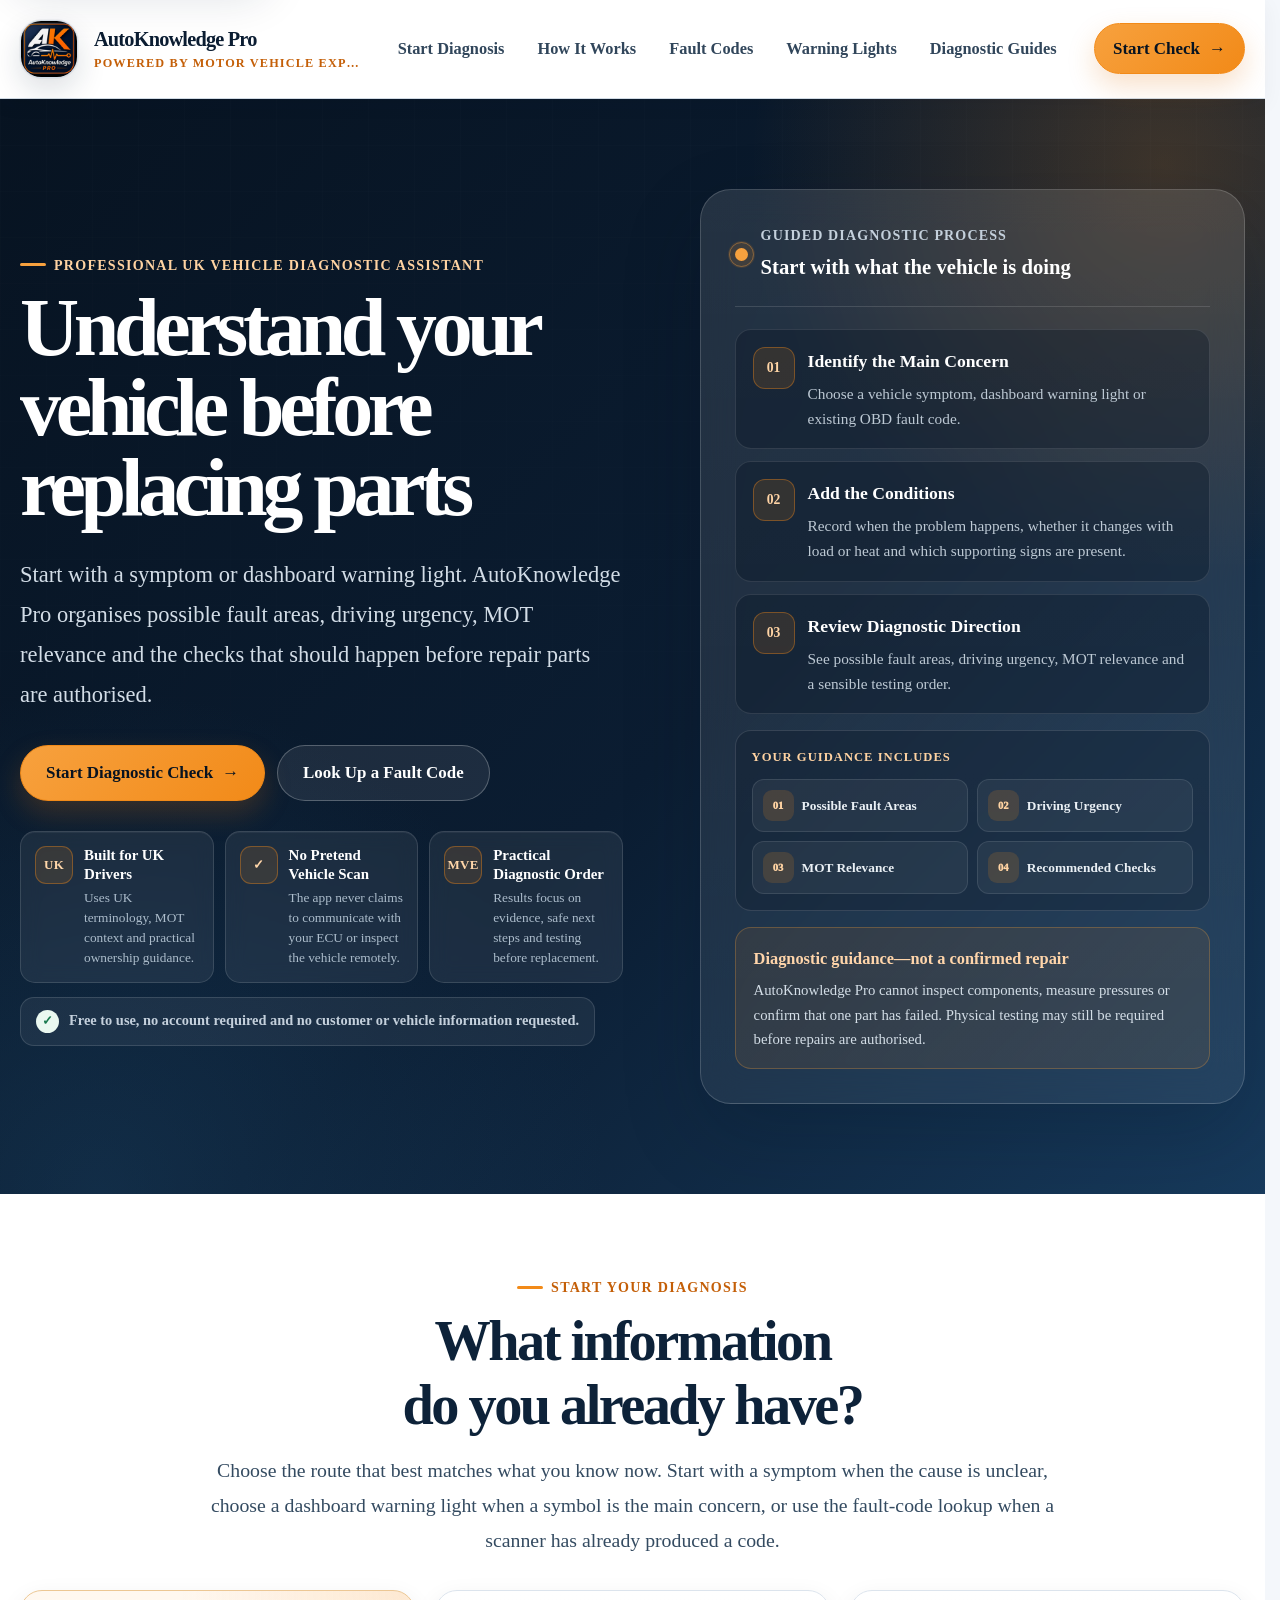
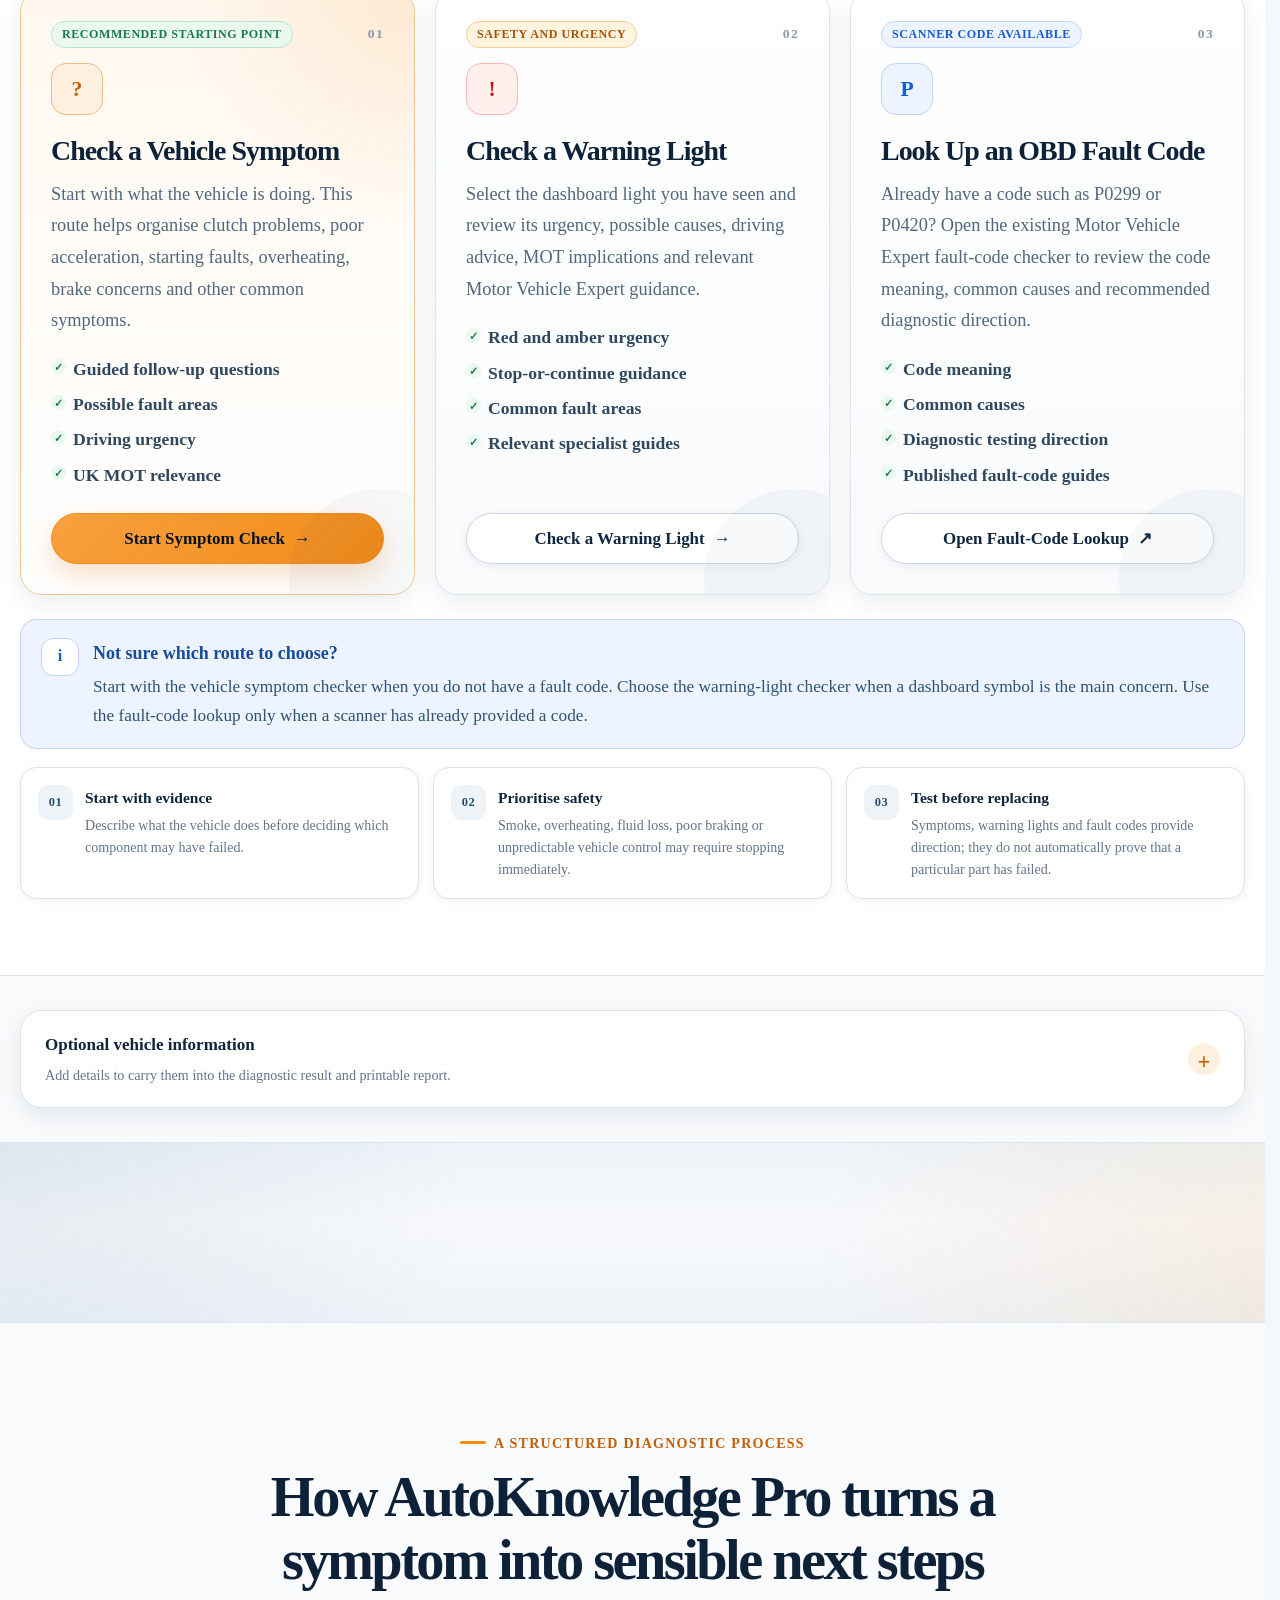
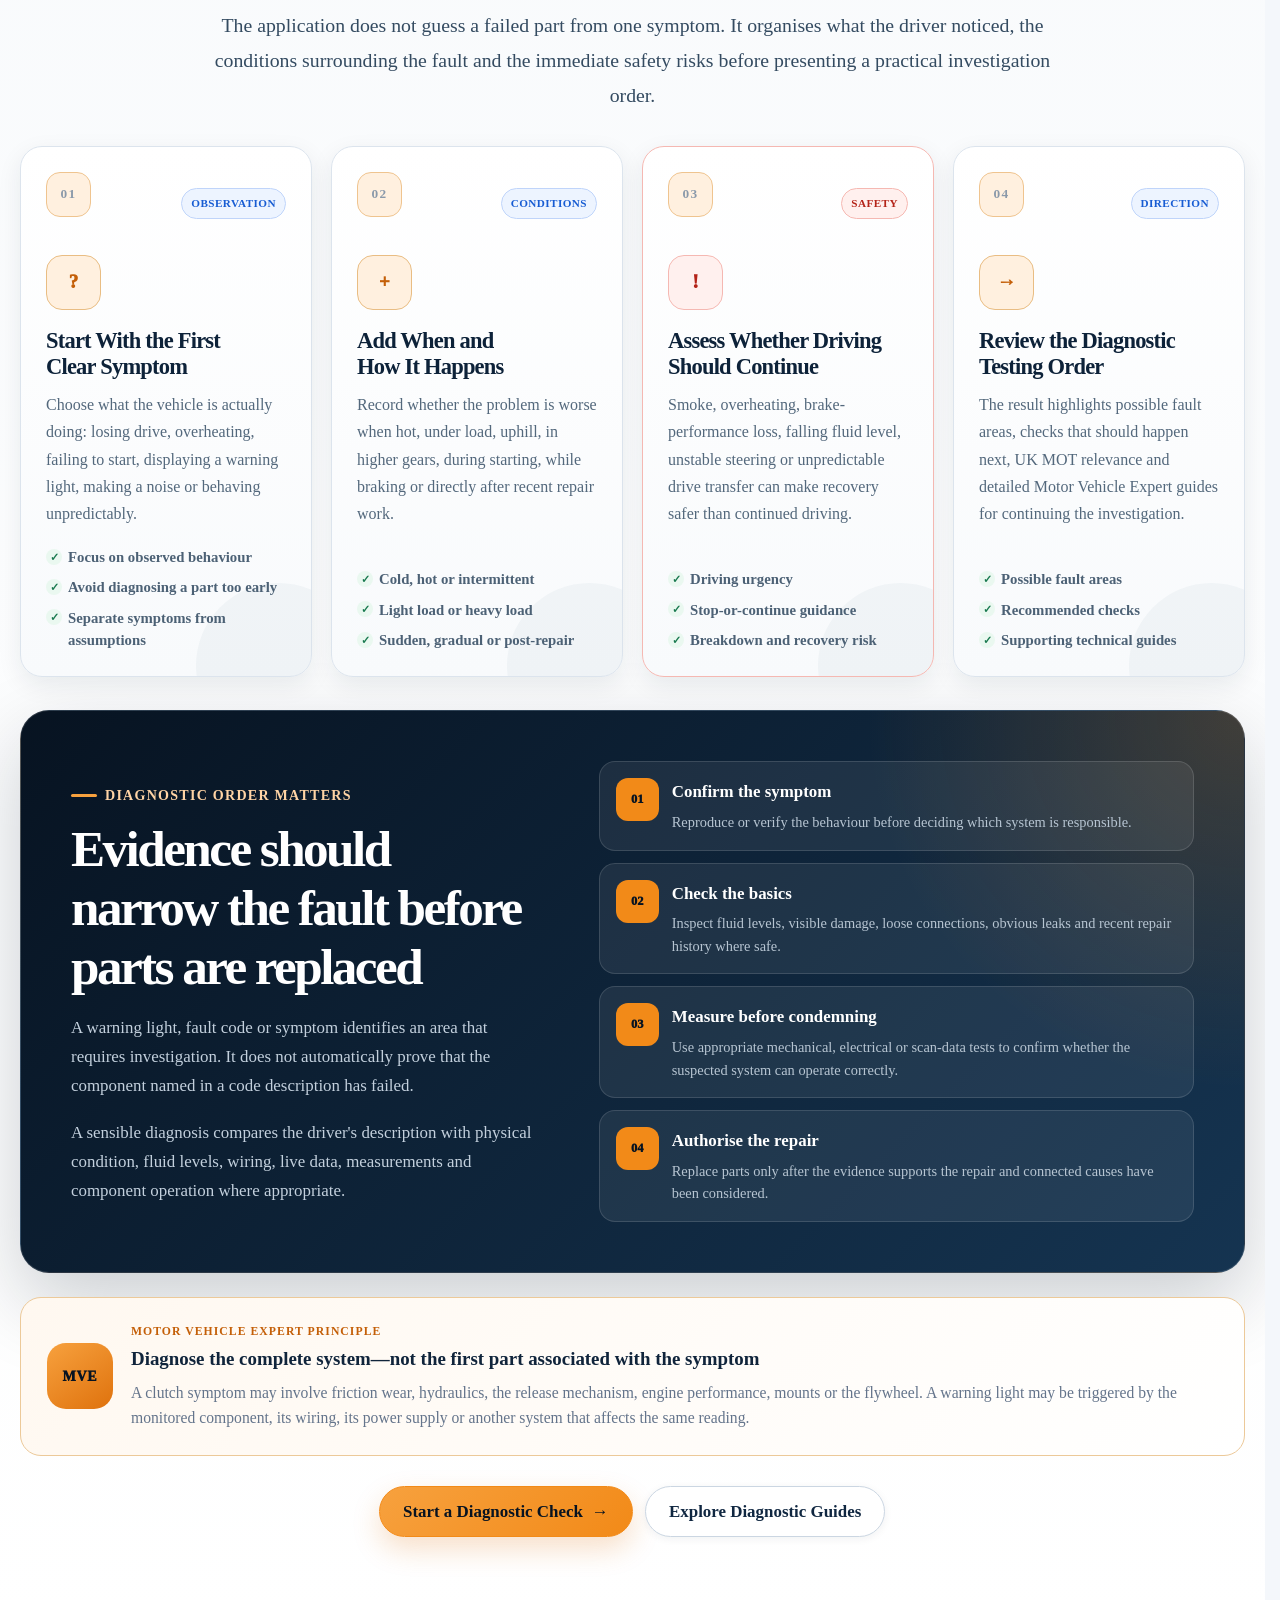
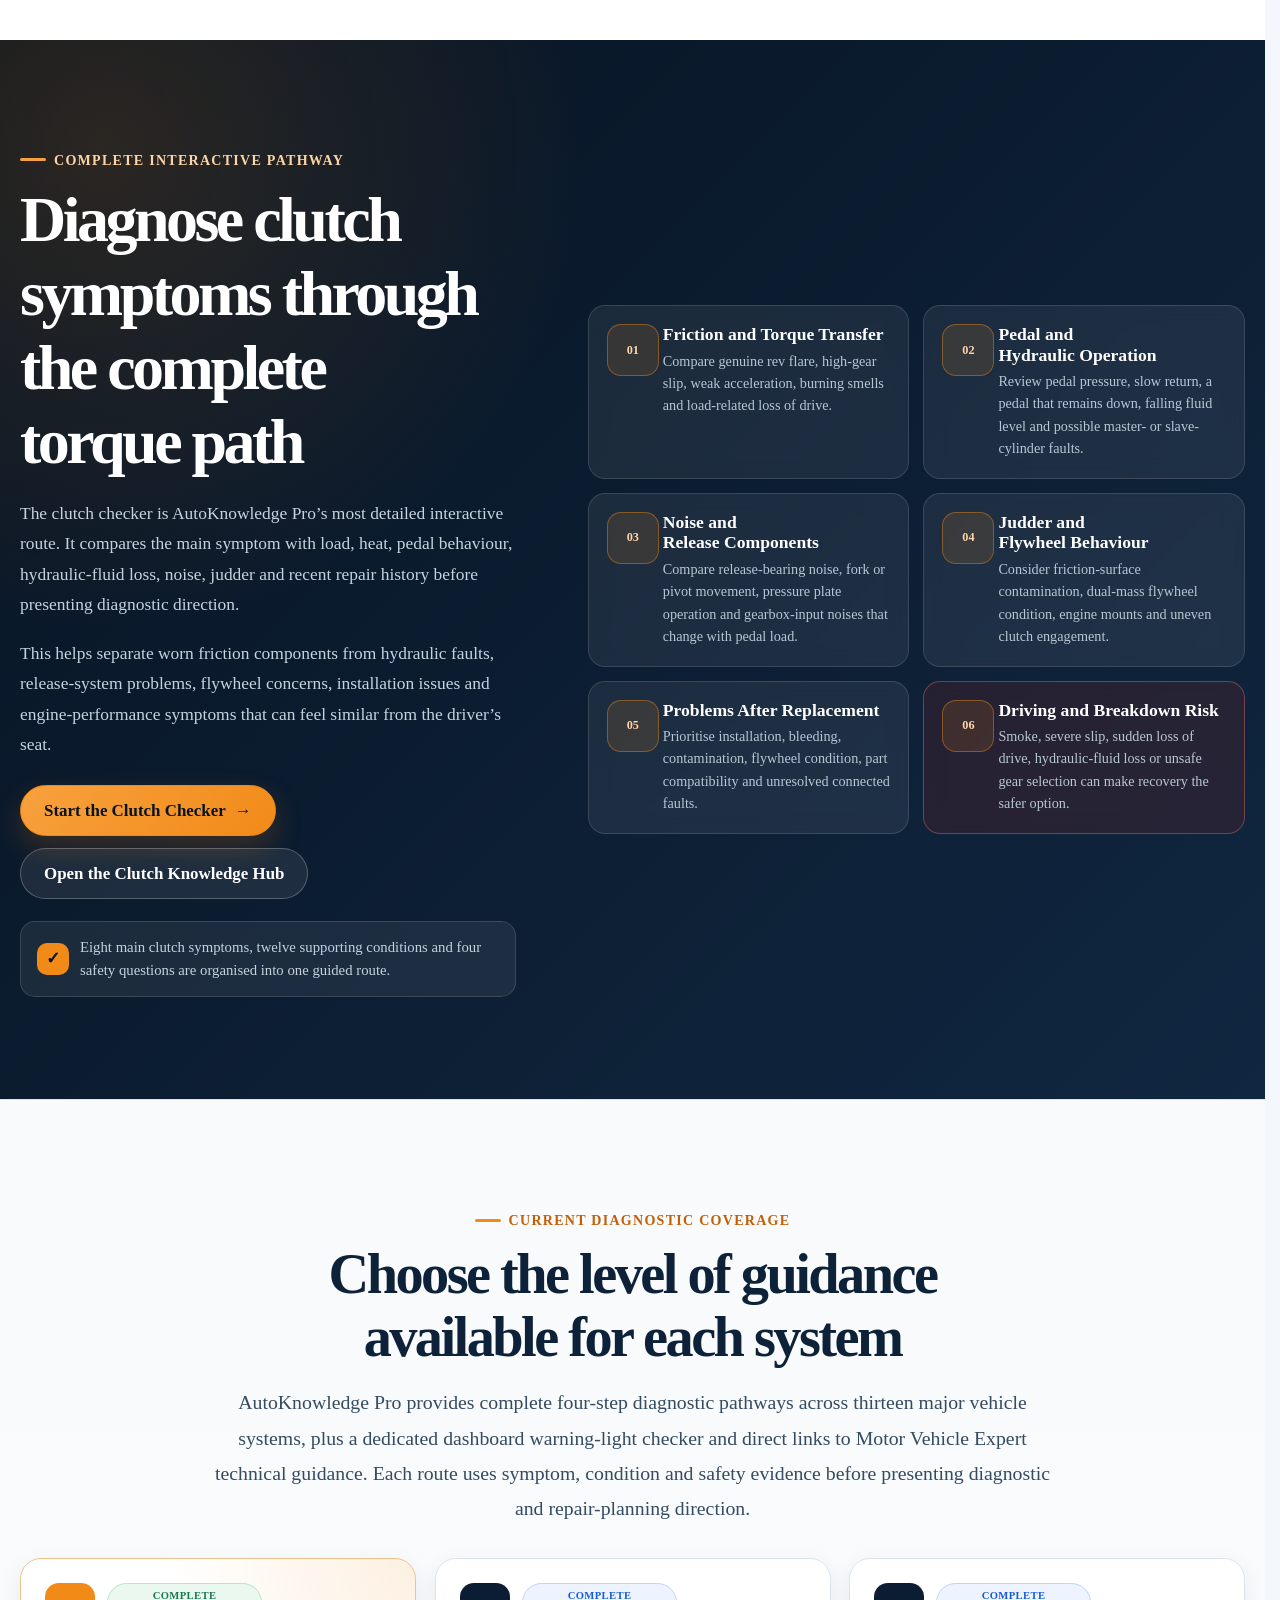
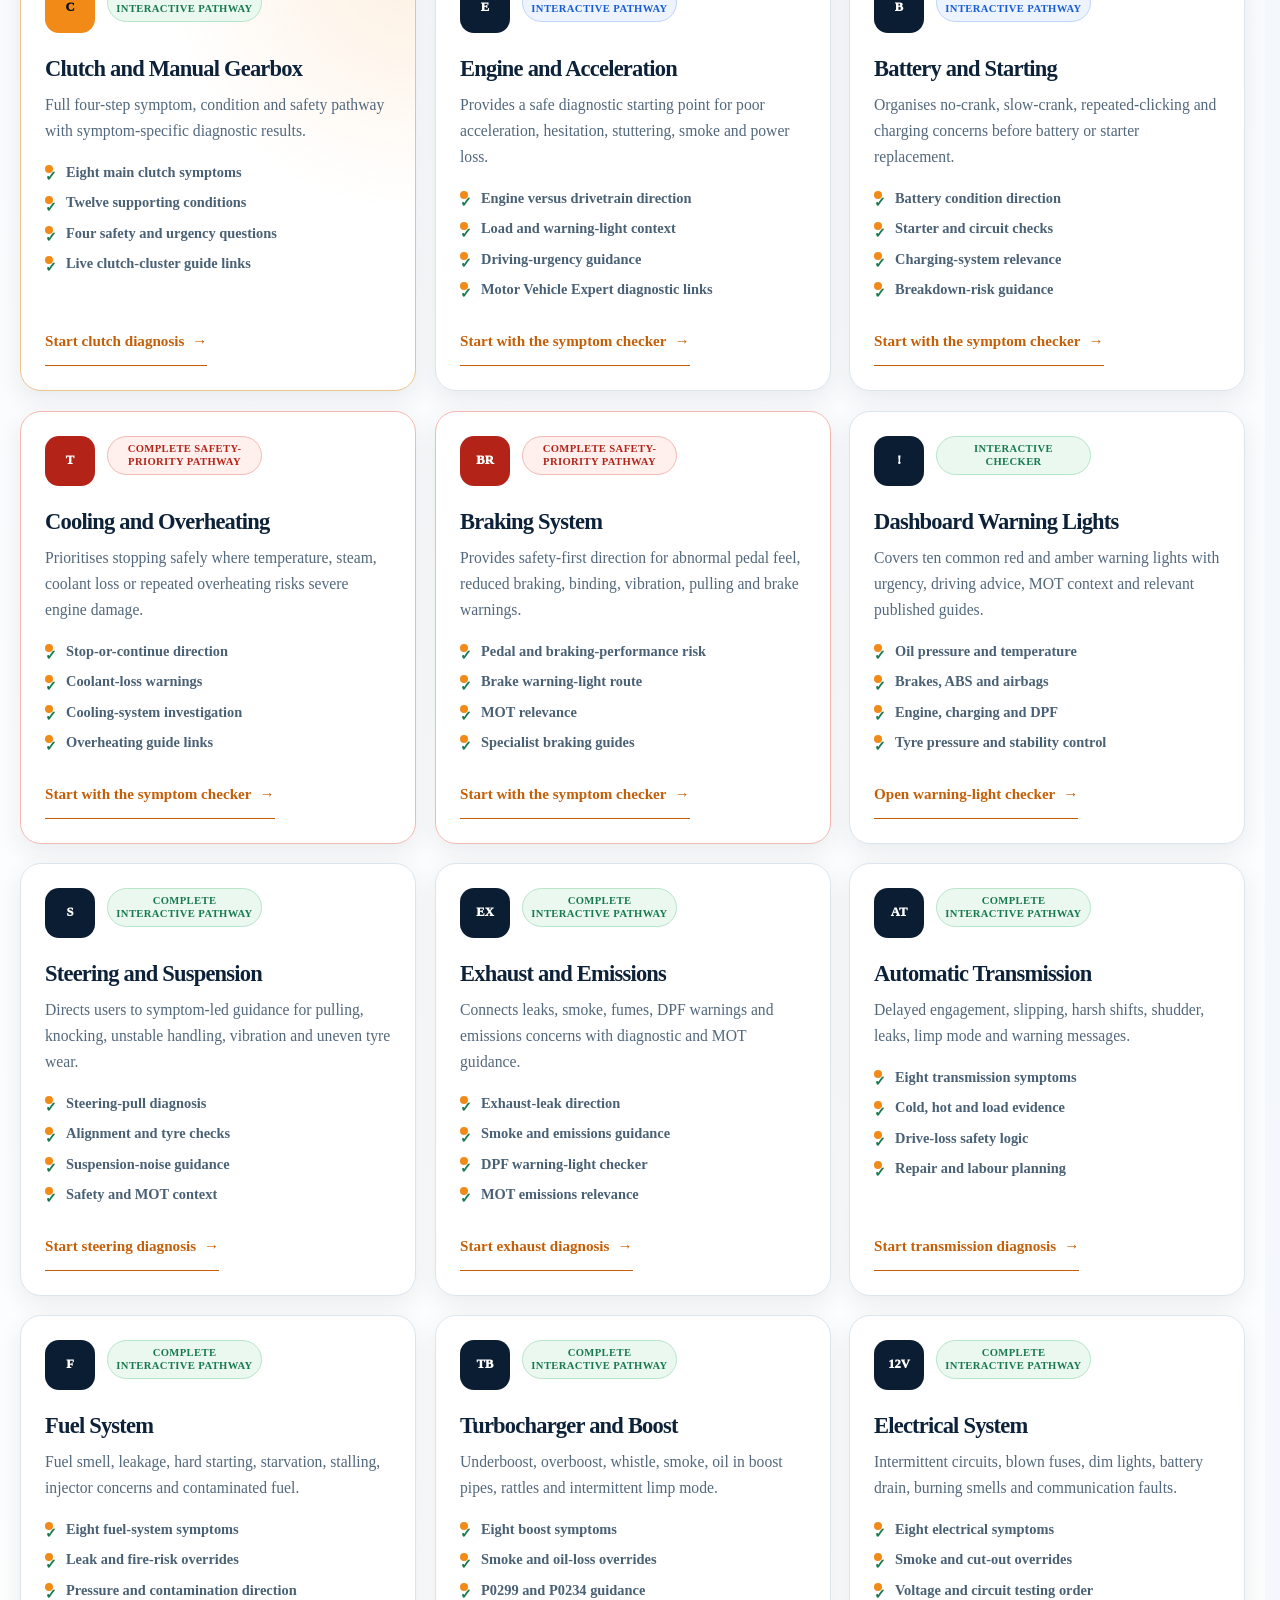
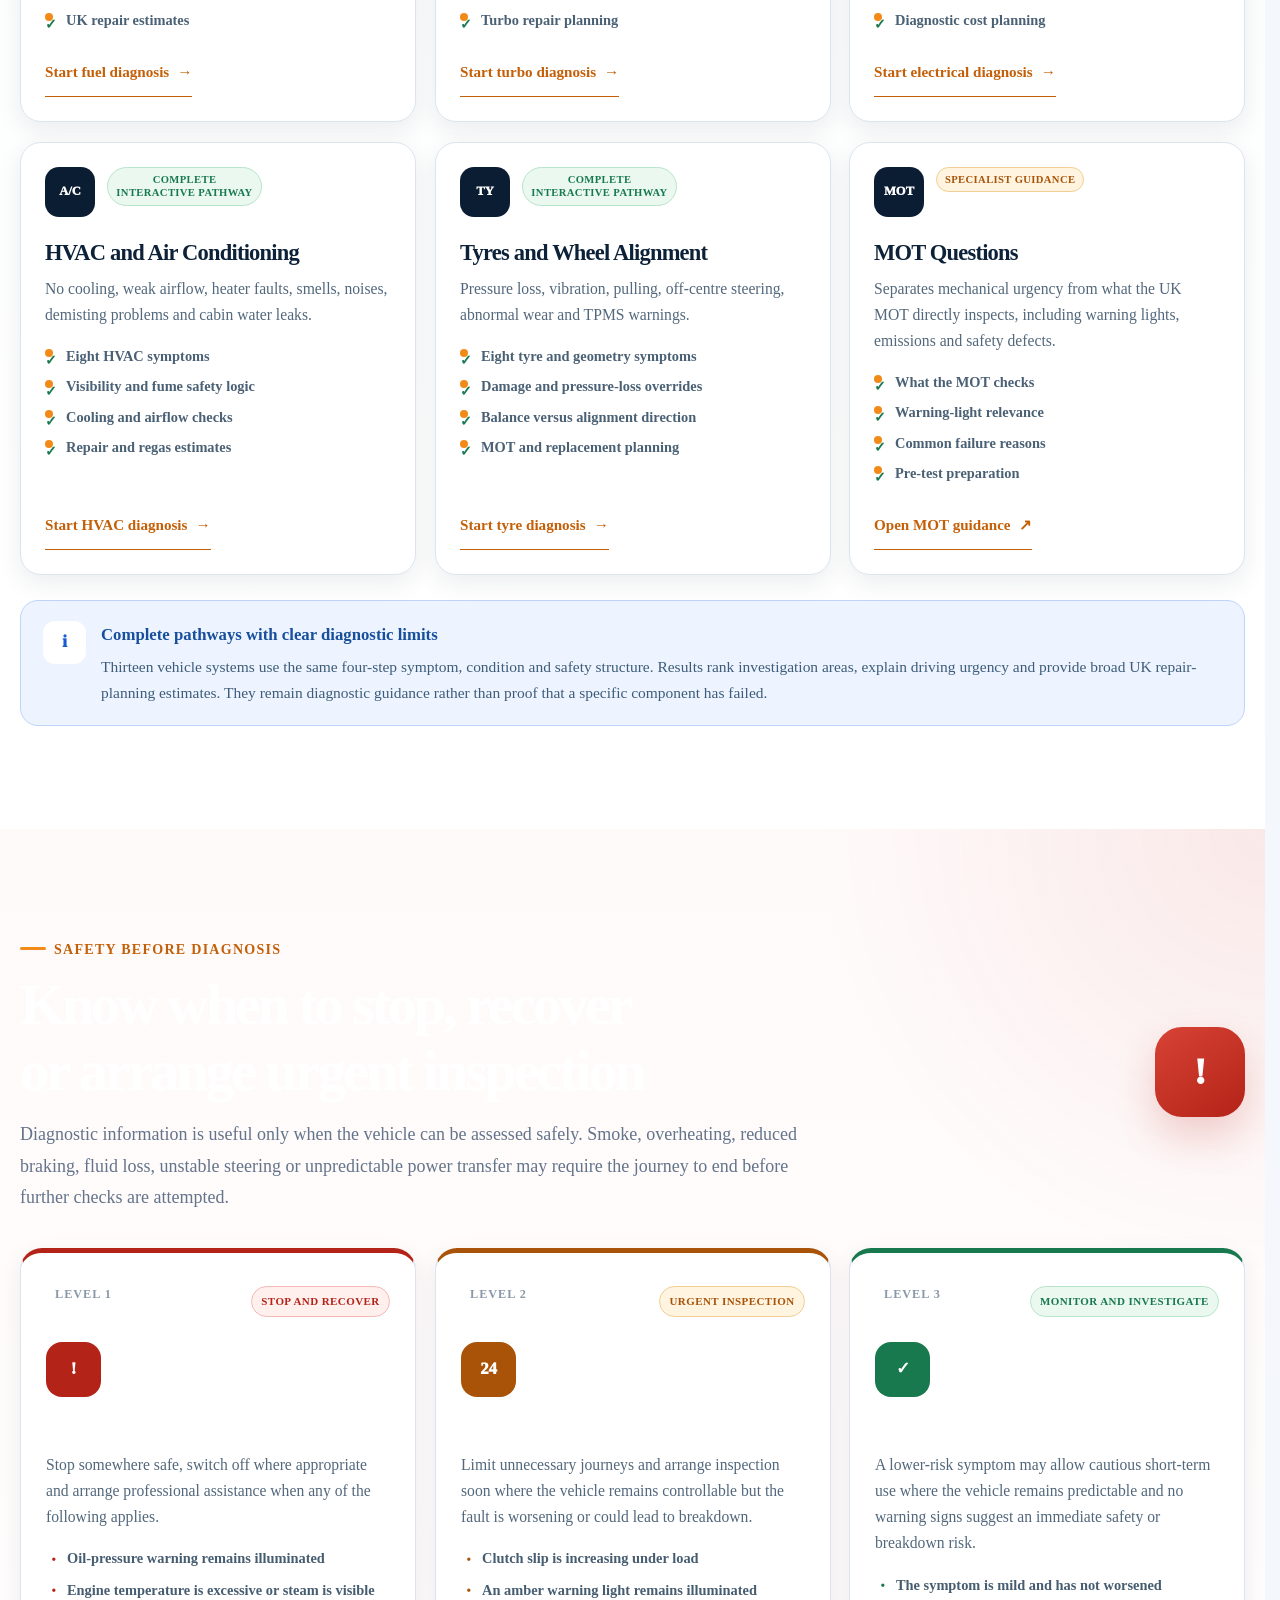
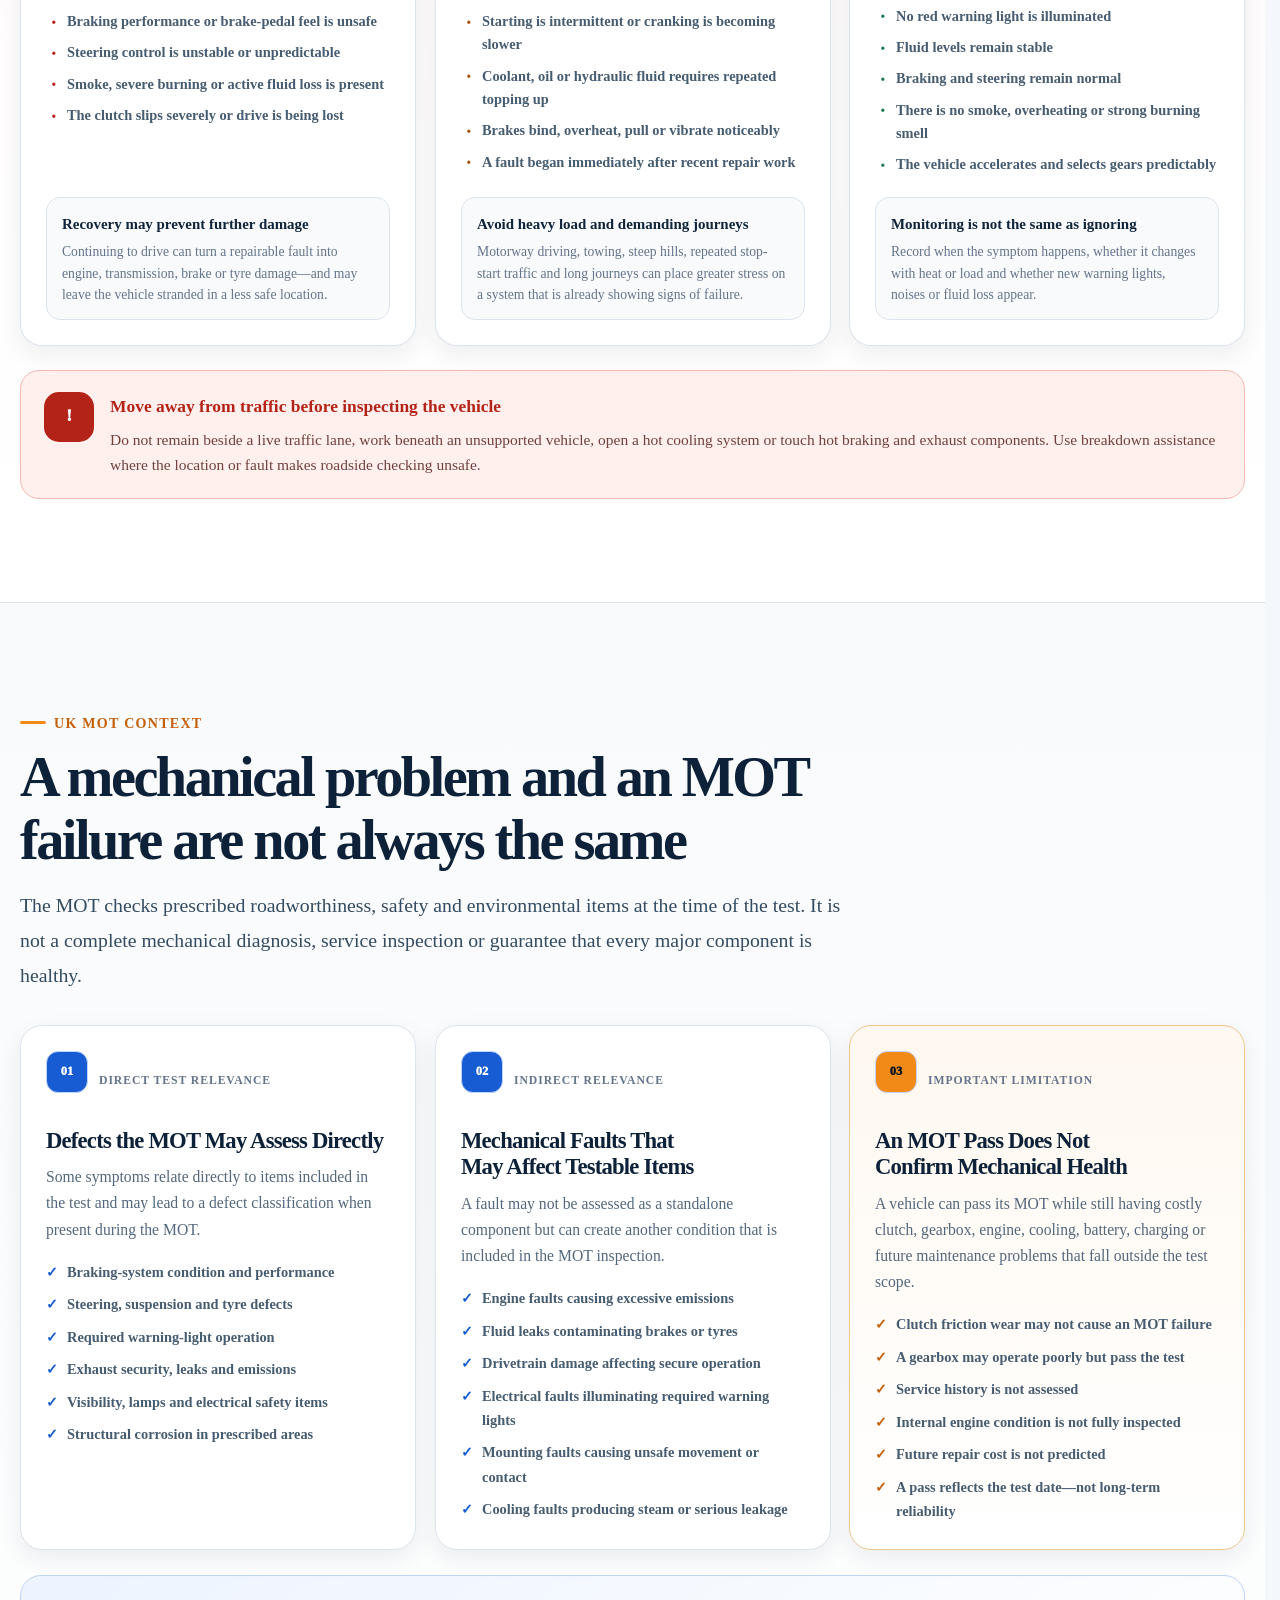
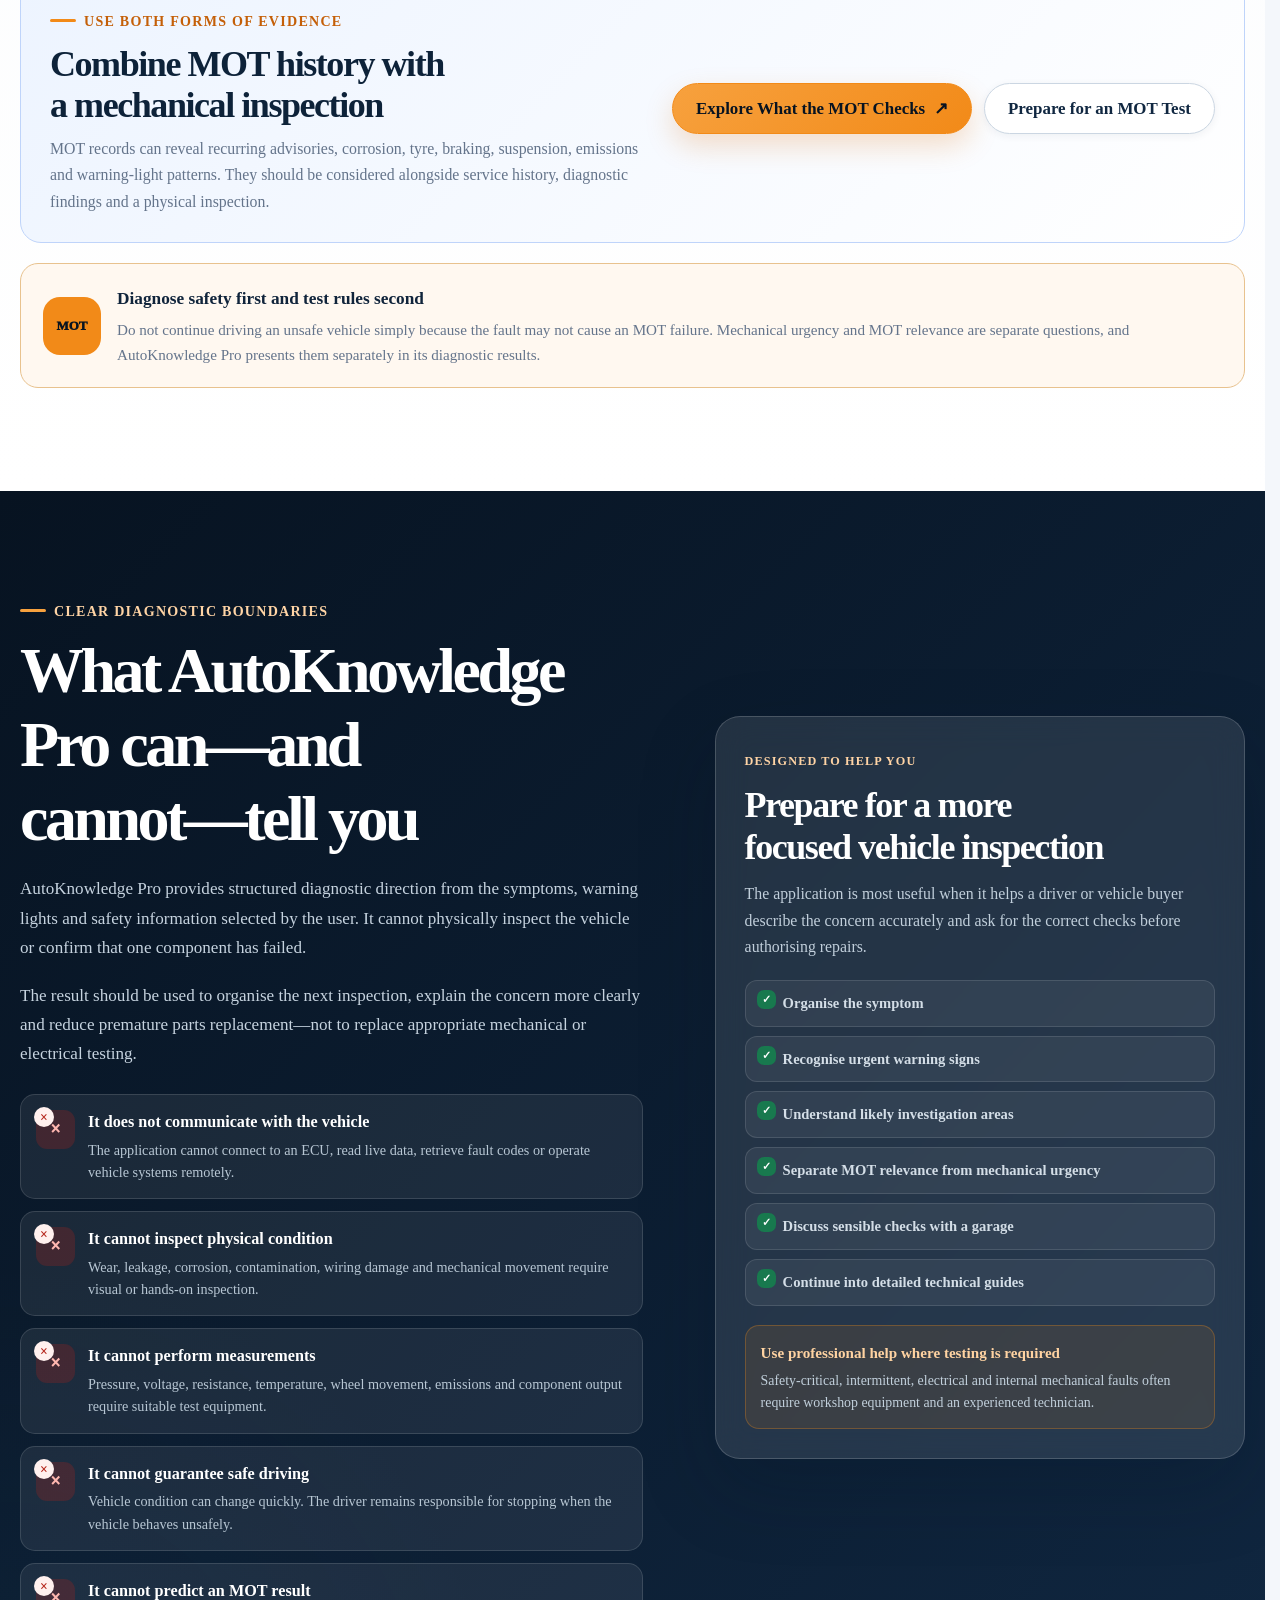
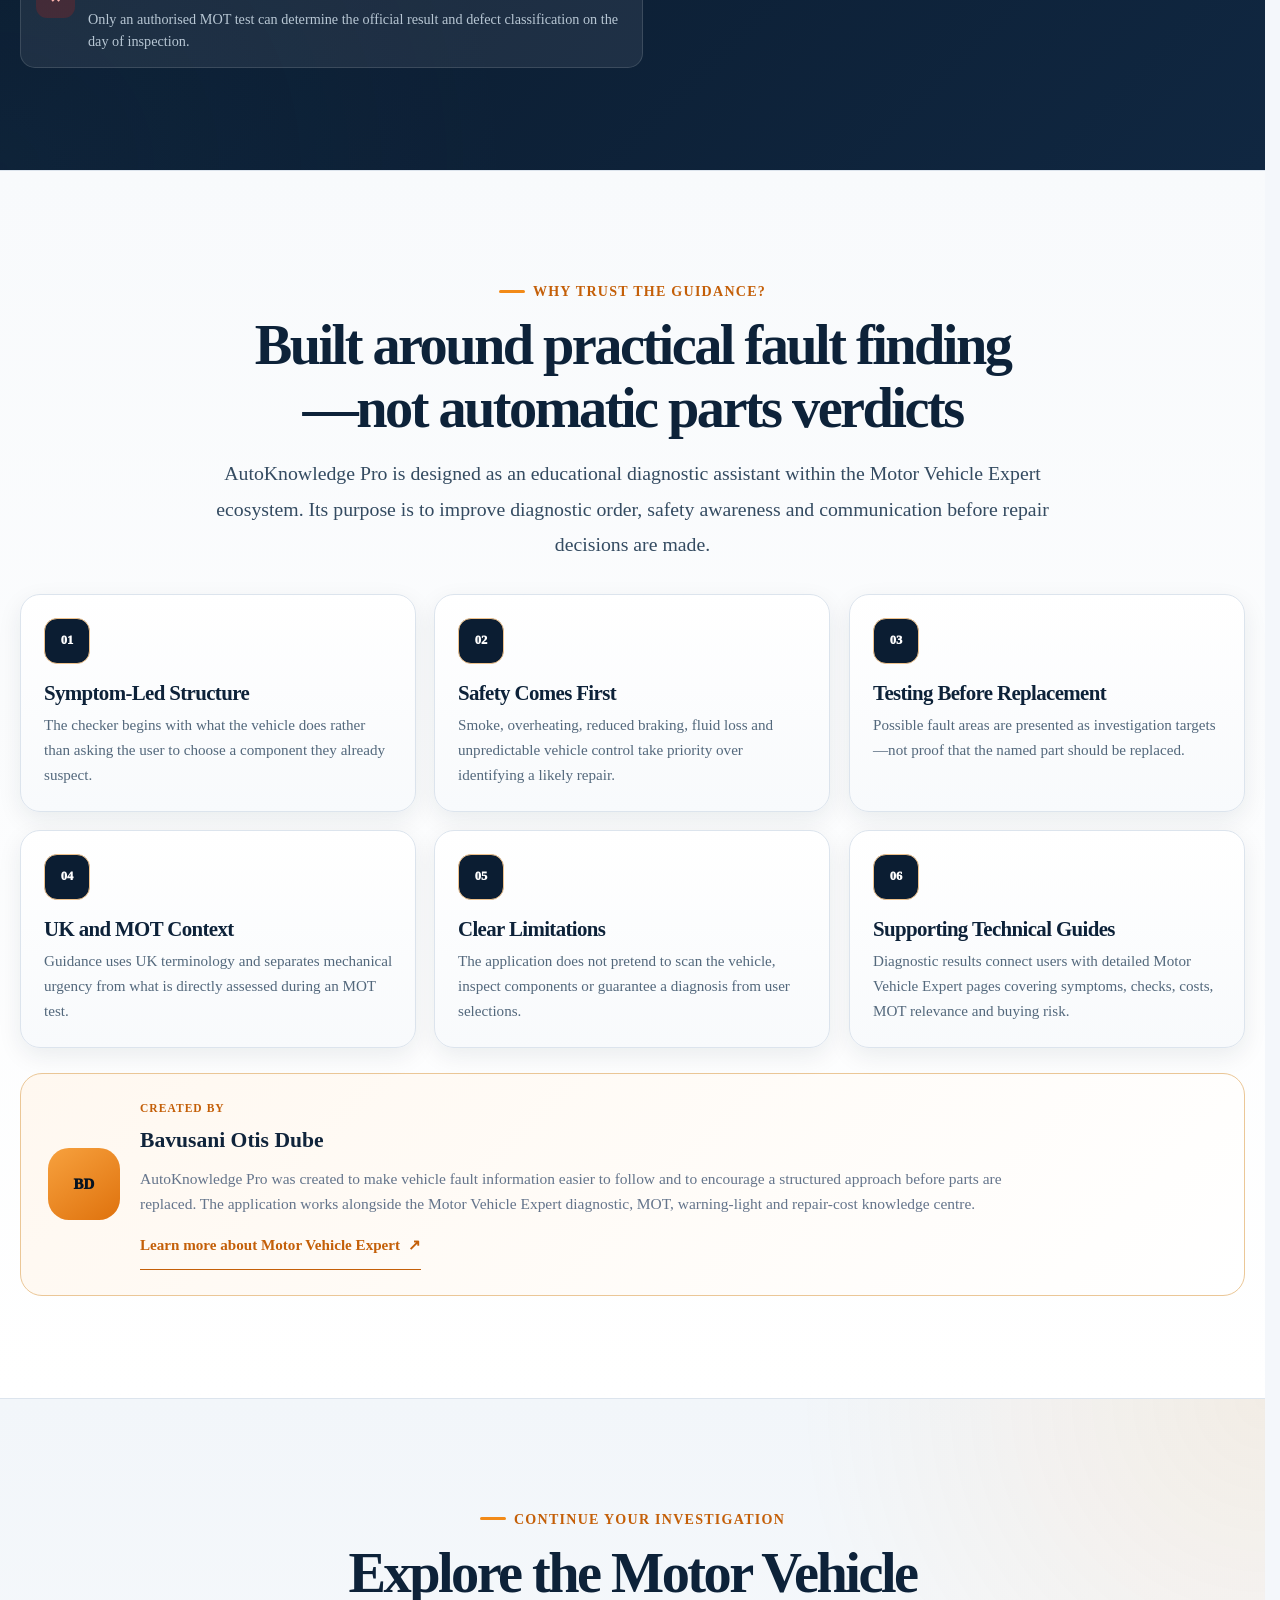
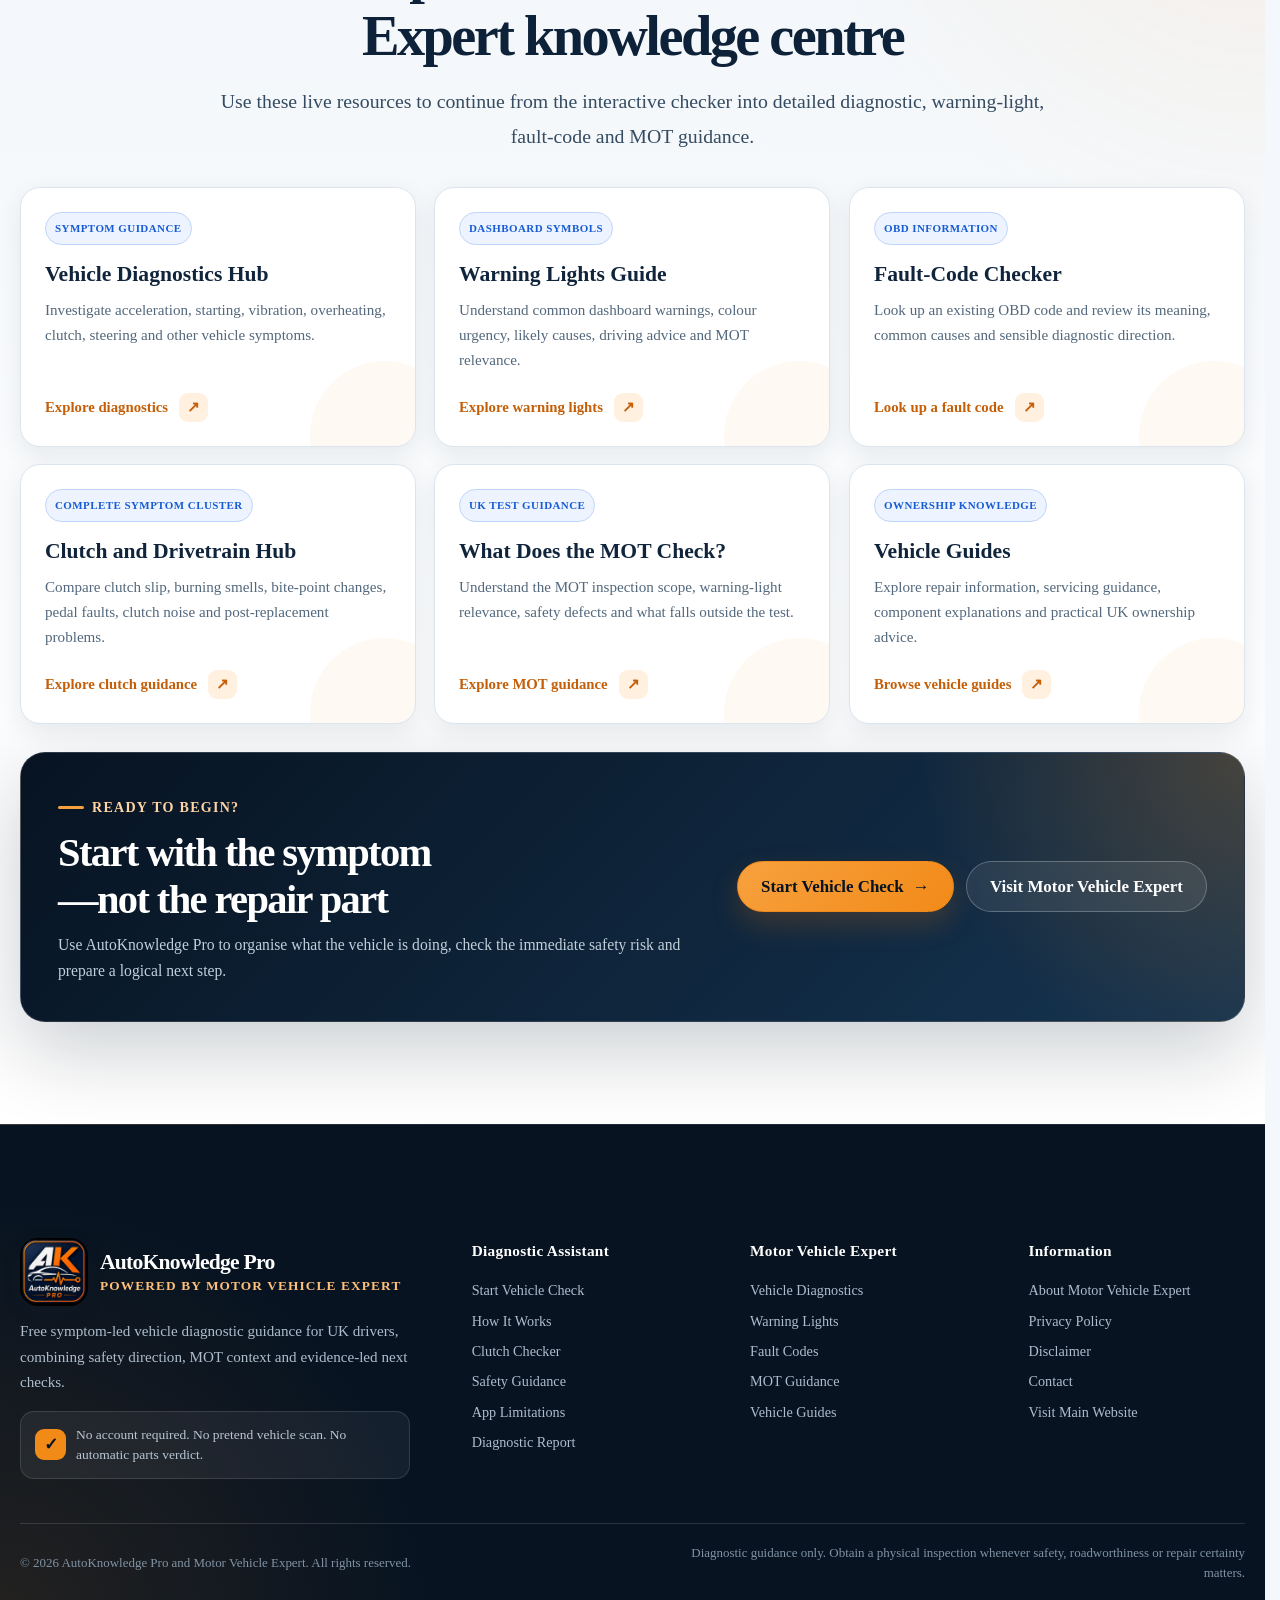
==== commit 46f5427a: "Rename AutoKnowledge-Pro-V1.0.0-index.html to index.html" ====
--- a/index.html
+++ b/index.html
@@ -31,6 +31,8 @@
     name="application-name"
     content="AutoKnowledge Pro"
   />
+
+  <meta name="application-version" content="1.0.0" />
 
   <meta
     name="theme-color"
@@ -60,7 +62,7 @@
 
   <link
     rel="stylesheet"
-    href="styles.css"
+    href="styles.css?v=1.0.0"
   />
 
   <!-- ======================================================
@@ -201,7 +203,7 @@
 
 </head>
 
-<body>
+<body data-app-version="1.0.0">
 
   <a
     class="skip-link"
@@ -1121,6 +1123,7 @@
         <div
           class="checker-progress"
           id="checker-progress"
+          aria-live="polite"
           hidden
           aria-label="Diagnostic check progress"
         >
@@ -8458,6 +8461,8 @@
     <section
       class="diagnostic-result-section"
       id="diagnostic-result"
+      aria-live="polite"
+      aria-atomic="false"
       aria-labelledby="result-title"
       aria-live="polite"
       hidden
@@ -9617,10 +9622,11 @@
           </h2>
 
           <p>
-            AutoKnowledge Pro combines one complete clutch pathway with guided
-            category results, a dashboard warning-light checker and direct links
-            to specialist Motor Vehicle Expert resources. Each card below states
-            clearly what the current application provides.
+            AutoKnowledge Pro provides complete four-step diagnostic pathways
+            across thirteen major vehicle systems, plus a dedicated dashboard
+            warning-light checker and direct links to Motor Vehicle Expert
+            technical guidance. Each route uses symptom, condition and safety
+            evidence before presenting diagnostic and repair-planning direction.
           </p>
 
         </div>
@@ -9708,7 +9714,7 @@
               </span>
 
               <span class="support-status support-status-guided">
-                Guided category result
+                Complete interactive pathway
               </span>
 
             </div>
@@ -9768,7 +9774,7 @@
               </span>
 
               <span class="support-status support-status-guided">
-                Guided category result
+                Complete interactive pathway
               </span>
 
             </div>
@@ -9828,7 +9834,7 @@
               </span>
 
               <span class="support-status support-status-safety">
-                Safety-priority result
+                Complete safety-priority pathway
               </span>
 
             </div>
@@ -9888,7 +9894,7 @@
               </span>
 
               <span class="support-status support-status-safety">
-                Safety-priority result
+                Complete safety-priority pathway
               </span>
 
             </div>
@@ -10010,8 +10016,8 @@
                 S
               </span>
 
-              <span class="support-status support-status-guide">
-                Specialist guidance
+              <span class="support-status support-status-complete">
+                Complete interactive pathway
               </span>
 
             </div>
@@ -10045,15 +10051,14 @@
 
             </ul>
 
-            <a
+            <button
               class="inline-link"
-              href="https://motorvehicleexpert.co.uk/diagnostics.html"
-              target="_blank"
-              rel="noopener noreferrer"
+              type="button"
+              onclick="window.AutoKnowledgePro.startSteeringCheck()"
             >
-              Open diagnostic guides
-              <span aria-hidden="true">↗</span>
-            </a>
+              Start steering diagnosis
+              <span aria-hidden="true">→</span>
+            </button>
 
           </article>
 
@@ -10072,8 +10077,8 @@
                 EX
               </span>
 
-              <span class="support-status support-status-guide">
-                Specialist guidance
+              <span class="support-status support-status-complete">
+                Complete interactive pathway
               </span>
 
             </div>
@@ -10107,16 +10112,112 @@
 
             </ul>
 
-            <a
+            <button
               class="inline-link"
-              href="https://motorvehicleexpert.co.uk/diagnostics.html"
-              target="_blank"
-              rel="noopener noreferrer"
+              type="button"
+              onclick="window.AutoKnowledgePro.startExhaustCheck()"
             >
-              Open diagnostic guides
-              <span aria-hidden="true">↗</span>
-            </a>
-
+              Start exhaust diagnosis
+              <span aria-hidden="true">→</span>
+            </button>
+
+          </article>
+
+
+          <article class="support-card">
+            <div class="support-card-top">
+              <span class="support-card-icon" aria-hidden="true">AT</span>
+              <span class="support-status support-status-complete">Complete interactive pathway</span>
+            </div>
+            <h3>Automatic Transmission</h3>
+            <p>Delayed engagement, slipping, harsh shifts, shudder, leaks, limp mode and warning messages.</p>
+            <ul>
+              <li>Eight transmission symptoms</li>
+              <li>Cold, hot and load evidence</li>
+              <li>Drive-loss safety logic</li>
+              <li>Repair and labour planning</li>
+            </ul>
+            <button class="inline-link" type="button" onclick="window.AutoKnowledgePro.startTransmissionCheck()">Start transmission diagnosis <span aria-hidden="true">→</span></button>
+          </article>
+
+          <article class="support-card">
+            <div class="support-card-top">
+              <span class="support-card-icon" aria-hidden="true">F</span>
+              <span class="support-status support-status-complete">Complete interactive pathway</span>
+            </div>
+            <h3>Fuel System</h3>
+            <p>Fuel smell, leakage, hard starting, starvation, stalling, injector concerns and contaminated fuel.</p>
+            <ul>
+              <li>Eight fuel-system symptoms</li>
+              <li>Leak and fire-risk overrides</li>
+              <li>Pressure and contamination direction</li>
+              <li>UK repair estimates</li>
+            </ul>
+            <button class="inline-link" type="button" onclick="window.AutoKnowledgePro.startFuelCheck()">Start fuel diagnosis <span aria-hidden="true">→</span></button>
+          </article>
+
+          <article class="support-card">
+            <div class="support-card-top">
+              <span class="support-card-icon" aria-hidden="true">TB</span>
+              <span class="support-status support-status-complete">Complete interactive pathway</span>
+            </div>
+            <h3>Turbocharger and Boost</h3>
+            <p>Underboost, overboost, whistle, smoke, oil in boost pipes, rattles and intermittent limp mode.</p>
+            <ul>
+              <li>Eight boost symptoms</li>
+              <li>Smoke and oil-loss overrides</li>
+              <li>P0299 and P0234 guidance</li>
+              <li>Turbo repair planning</li>
+            </ul>
+            <button class="inline-link" type="button" onclick="window.AutoKnowledgePro.startTurboCheck()">Start turbo diagnosis <span aria-hidden="true">→</span></button>
+          </article>
+
+          <article class="support-card">
+            <div class="support-card-top">
+              <span class="support-card-icon" aria-hidden="true">12V</span>
+              <span class="support-status support-status-complete">Complete interactive pathway</span>
+            </div>
+            <h3>Electrical System</h3>
+            <p>Intermittent circuits, blown fuses, dim lights, battery drain, burning smells and communication faults.</p>
+            <ul>
+              <li>Eight electrical symptoms</li>
+              <li>Smoke and cut-out overrides</li>
+              <li>Voltage and circuit testing order</li>
+              <li>Diagnostic cost planning</li>
+            </ul>
+            <button class="inline-link" type="button" onclick="window.AutoKnowledgePro.startElectricalCheck()">Start electrical diagnosis <span aria-hidden="true">→</span></button>
+          </article>
+
+          <article class="support-card">
+            <div class="support-card-top">
+              <span class="support-card-icon" aria-hidden="true">A/C</span>
+              <span class="support-status support-status-complete">Complete interactive pathway</span>
+            </div>
+            <h3>HVAC and Air Conditioning</h3>
+            <p>No cooling, weak airflow, heater faults, smells, noises, demisting problems and cabin water leaks.</p>
+            <ul>
+              <li>Eight HVAC symptoms</li>
+              <li>Visibility and fume safety logic</li>
+              <li>Cooling and airflow checks</li>
+              <li>Repair and regas estimates</li>
+            </ul>
+            <button class="inline-link" type="button" onclick="window.AutoKnowledgePro.startHvacCheck()">Start HVAC diagnosis <span aria-hidden="true">→</span></button>
+          </article>
+
+          <article class="support-card">
+            <div class="support-card-top">
+              <span class="support-card-icon" aria-hidden="true">TY</span>
+              <span class="support-status support-status-complete">Complete interactive pathway</span>
+            </div>
+            <h3>Tyres and Wheel Alignment</h3>
+            <p>Pressure loss, vibration, pulling, off-centre steering, abnormal wear and TPMS warnings.</p>
+            <ul>
+              <li>Eight tyre and geometry symptoms</li>
+              <li>Damage and pressure-loss overrides</li>
+              <li>Balance versus alignment direction</li>
+              <li>MOT and replacement planning</li>
+            </ul>
+            <button class="inline-link" type="button" onclick="window.AutoKnowledgePro.startTyresCheck()">Start tyre diagnosis <span aria-hidden="true">→</span></button>
           </article>
 
           <!-- ================================================
@@ -10199,16 +10300,15 @@
           <div>
 
             <strong>
-              Clear coverage is more useful than pretending every system is
-              fully automated
+              Complete pathways with clear diagnostic limits
             </strong>
 
             <p>
-              The complete clutch route asks detailed follow-up questions. The
-              other vehicle-system selections currently provide an organised
-              category result and route users towards relevant testing and
-              specialist guides. The dashboard warning-light checker provides
-              individual results for ten common warning lights.
+              Thirteen vehicle systems use the same four-step symptom,
+              condition and safety structure. Results rank investigation areas,
+              explain driving urgency and provide broad UK repair-planning
+              estimates. They remain diagnostic guidance rather than proof that
+              a specific component has failed.
             </p>
 
           </div>
@@ -16237,6 +16337,77 @@
   };
 }
 
+
+function getExtendedConditionLabels(system) {
+  return Array.from(
+    document.querySelectorAll(`input[name="${system}-condition"]:checked`)
+  ).map((input) => {
+    const label = input.closest("label");
+
+    return (
+      label?.querySelector("strong")?.textContent?.trim() ||
+      input.value.replaceAll("-", " ")
+    );
+  });
+}
+
+const EXTENDED_MOT_GUIDANCE = Object.freeze({
+  starting: {
+    title: "Starting and charging faults may affect roadworthiness",
+    copy: "The MOT is not a complete battery, starter or charging-system test. Required warning lights, electrical operation and consequences such as insecure wiring may still affect the test."
+  },
+
+  cooling: {
+    title: "Cooling faults are not a complete MOT assessment",
+    copy: "The MOT does not prove cooling-system health. Serious leakage, steam, insecure components or consequences affecting emissions and visibility may still require repair before presentation."
+  },
+
+  brakes: {
+    title: "Braking defects and warning lights may fail the MOT",
+    copy: "Reduced performance, hydraulic leakage, binding brakes and required brake or ABS warning-light faults can directly affect the MOT."
+  },
+
+  steering: {
+    title: "Steering, suspension and tyre defects may fail the MOT",
+    copy: "Excessive play, insecure parts, damaged springs, unsafe tyres and steering-assistance warnings can affect the MOT. A pass does not confirm alignment is correct."
+  },
+
+  transmission: {
+    title: "The MOT is not a complete automatic-transmission test",
+    copy: "Transmission slip, delayed engagement and internal wear are not fully assessed. Fluid leakage, insecure mountings or unsafe operation may still affect roadworthiness."
+  },
+
+  exhaust: {
+    title: "Exhaust security, leakage, smoke and emissions affect the MOT",
+    copy: "Major exhaust leaks, excessive smoke, emissions outside limits and required warning-light faults may cause failure. Cabin fumes require attention regardless of MOT status."
+  },
+
+  fuel: {
+    title: "Fuel leakage and emissions consequences may affect the MOT",
+    copy: "Visible fuel leakage is unsafe and can affect the test. Fuelling faults may also cause warning lights, smoke or emissions failures."
+  },
+
+  turbo: {
+    title: "Turbo faults can affect emissions and warning-light status",
+    copy: "The turbocharger is not assessed as a complete component, but smoke, emissions, oil leakage and engine-management warnings may affect the MOT."
+  },
+
+  electrical: {
+    title: "Electrical faults may affect testable safety systems",
+    copy: "Lighting, warning lamps, wipers, washers and other prescribed electrical items are tested. A general wiring diagnosis extends beyond the MOT."
+  },
+
+  hvac: {
+    title: "Air conditioning is not generally a standalone MOT item",
+    copy: "Windscreen visibility and effective demisting matter. Air-conditioning cooling performance itself is not a complete MOT reliability assessment."
+  },
+
+  tyres: {
+    title: "Tyre condition is tested; alignment and balance are not complete MOT checks",
+    copy: "Tyre tread, damage, compatibility and pressure-monitoring warnings may affect the MOT. A pass does not prove wheel alignment or balance is correct."
+  }
+});
+
 function generateExtendedResult(system) {
   if (!validateExtendedSafety(system)) return;
 
@@ -16258,8 +16429,10 @@
   extendedState[system] = { symptom, conditions, safety };
   const urgency = determineExtendedUrgency(system, safety, conditions);
 
-  const conditionNotes = conditions.map((value) =>
-    `Selected evidence: ${value.replaceAll("-", " ")}.`
+  const conditionLabels = getExtendedConditionLabels(system);
+
+  const conditionNotes = conditionLabels.map((label) =>
+    `Selected evidence: ${label}.`
   );
 
   renderResult({
@@ -16272,18 +16445,22 @@
       copy: `The most relevant fault areas are based on the main symptom and the conditions selected. ${conditionNotes.slice(0,3).join(" ")}`
     },
     driving: { title: urgency.title, copy: urgency.copy },
-    mot: {
-      title: system === "brakes" ? "Brake warnings and braking defects may fail the MOT" : system === "cooling" ? "Cooling faults are not a complete MOT assessment" : "Charging warnings may affect roadworthiness and MOT presentation",
-      copy: system === "brakes"
-        ? "A lit ABS warning, red brake warning or defective braking performance can affect the MOT and must be repaired."
-        : "The MOT does not prove the complete mechanical health of this system. Repair urgent safety faults before presenting the vehicle."
-    },
+    mot:
+      EXTENDED_MOT_GUIDANCE[system] || {
+        title: "MOT relevance depends on the confirmed fault",
+        copy: "The MOT is not a complete mechanical diagnosis. Repair safety-critical defects before presenting the vehicle."
+      },
     causes: profile[2],
     checks: profile[3],
     guides: cfg.guides,
     system,
     repairKey: profile[4] || system,
-    confidence: Math.min(89, 58 + conditions.length * 4)
+    confidence: Math.min(
+      86,
+      56 +
+        conditions.length * 3 +
+        Object.values(safety).filter(Boolean).length * 2
+    )
   });
 }
 
--- a/styles.css
+++ b/styles.css
@@ -10355,3 +10355,152 @@
   }
 }
 
+
+
+/* ==========================================================
+   67. STEERING AND SUSPENSION CHECKER
+========================================================== */
+
+.diagnostic-checker-steering {
+  border-top: 4px solid var(--status-blue);
+}
+
+.diagnostic-checker-steering .checker-panel-heading {
+  background:
+    radial-gradient(circle at 100% 0, rgba(23, 92, 211, 0.12), transparent 18rem),
+    linear-gradient(180deg, var(--surface-white), var(--surface-soft));
+}
+
+.diagnostic-checker-steering .choice-card:has(input:checked),
+.diagnostic-checker-steering .check-option:has(input:checked) {
+  border-color: var(--status-blue);
+  background: linear-gradient(180deg, var(--status-blue-bg), var(--surface-white));
+  box-shadow: 0 0 0 3px rgba(23, 92, 211, 0.11), var(--shadow-sm);
+}
+
+.diagnostic-checker-steering .choice-card-icon {
+  border-color: var(--status-blue-border);
+  background: var(--status-blue-bg);
+  color: var(--status-blue);
+}
+
+/* ==========================================================
+   68. COMPLETE PLATFORM SYSTEMS AND REPAIR INTELLIGENCE
+========================================================== */
+
+.vehicle-profile-section {
+  padding: 34px 0;
+  border-bottom: 1px solid var(--border-light);
+  background: var(--surface-soft);
+}
+
+.vehicle-profile-card {
+  overflow: hidden;
+  border: 1px solid var(--border-light);
+  border-radius: var(--radius-lg);
+  background: var(--surface-white);
+  box-shadow: var(--shadow-sm);
+}
+
+.vehicle-profile-card summary {
+  display: flex;
+  align-items: center;
+  justify-content: space-between;
+  gap: 18px;
+  padding: 20px 24px;
+  cursor: pointer;
+  list-style: none;
+}
+
+.vehicle-profile-card summary::-webkit-details-marker { display: none; }
+.vehicle-profile-card summary span:first-child { display: grid; gap: 3px; }
+.vehicle-profile-card summary strong { color: var(--text-heading); }
+.vehicle-profile-card summary small { color: var(--text-muted); }
+.vehicle-profile-card summary > span:last-child {
+  display: grid; width: 32px; height: 32px; place-items: center;
+  border-radius: 50%; background: var(--mve-orange-100); color: var(--mve-orange-700);
+  font-size: 1.25rem; font-weight: 900;
+}
+.vehicle-profile-card[open] summary > span:last-child { transform: rotate(45deg); }
+
+.vehicle-profile-grid {
+  display: grid;
+  grid-template-columns: repeat(4, minmax(0, 1fr));
+  gap: 14px;
+  padding: 0 24px 22px;
+}
+.vehicle-profile-grid label { display: grid; gap: 7px; }
+.vehicle-profile-grid label > span {
+  color: var(--text-heading); font-size: .78rem; font-weight: 800;
+}
+.vehicle-profile-grid input,
+.vehicle-profile-grid select {
+  width: 100%; min-height: 46px; padding: 10px 12px;
+  border: 1px solid var(--border-medium); border-radius: 12px;
+  background: var(--surface-white); color: var(--text-body);
+}
+.vehicle-profile-grid input:focus,
+.vehicle-profile-grid select:focus {
+  border-color: var(--mve-orange-500);
+  box-shadow: 0 0 0 3px rgba(242,138,24,.12);
+  outline: 0;
+}
+.vehicle-profile-note { margin: 0; padding: 0 24px 22px; color: var(--text-muted); font-size: .8rem; }
+
+.repair-intelligence {
+  margin-top: 22px; padding: 24px;
+  border: 1px solid #e8c18c; border-radius: var(--radius-lg);
+  background: linear-gradient(180deg, var(--mve-orange-050), var(--surface-white));
+}
+.repair-intelligence-heading {
+  display: flex; align-items: flex-start; justify-content: space-between;
+  gap: 20px; margin-bottom: 20px;
+}
+.repair-intelligence-heading h3 { margin: 5px 0 6px; font-size: 1.35rem; }
+.repair-intelligence-heading p { margin: 0; color: var(--text-muted); max-width: 720px; }
+.confidence-meter {
+  display: grid; min-width: 145px; gap: 4px; padding: 14px;
+  border: 1px solid var(--status-green-border); border-radius: 14px;
+  background: var(--status-green-bg); text-align: center;
+}
+.confidence-meter span { color: var(--status-green); font-size: .7rem; font-weight: 900; text-transform: uppercase; }
+.confidence-meter strong { color: var(--status-green); font-size: 1.45rem; }
+.repair-metric-grid {
+  display: grid; grid-template-columns: repeat(4, minmax(0,1fr)); gap: 12px;
+}
+.repair-metric-grid article {
+  padding: 16px; border: 1px solid var(--border-light);
+  border-radius: 14px; background: var(--surface-white);
+}
+.repair-metric-grid span { display:block; margin-bottom:5px; color:var(--text-muted); font-size:.72rem; font-weight:800; text-transform:uppercase; }
+.repair-metric-grid strong { color:var(--text-heading); font-size:.95rem; }
+.repair-intelligence-grid {
+  display:grid; grid-template-columns:repeat(2,minmax(0,1fr)); gap:14px; margin-top:14px;
+}
+.repair-intelligence-grid article {
+  padding:18px; border:1px solid var(--border-light); border-radius:14px; background:var(--surface-white);
+}
+.repair-intelligence-grid h4 { margin-bottom:12px; font-size:1rem; }
+.repair-intelligence-grid p { margin:0; color:var(--text-muted); }
+.repair-estimate-disclaimer {
+  margin:14px 0 0; padding-top:14px; border-top:1px solid #efd4ae;
+  color:var(--text-muted); font-size:.78rem;
+}
+
+.diagnostic-checker-transmission { border-top:4px solid var(--status-blue); }
+.diagnostic-checker-exhaust { border-top:4px solid var(--status-amber); }
+.diagnostic-checker-fuel { border-top:4px solid var(--status-green); }
+.diagnostic-checker-turbo { border-top:4px solid var(--status-blue); }
+.diagnostic-checker-electrical { border-top:4px solid #6f56d9; }
+.diagnostic-checker-hvac { border-top:4px solid #1e88c8; }
+.diagnostic-checker-tyres { border-top:4px solid var(--status-green); }
+
+@media (max-width: 920px) {
+  .vehicle-profile-grid, .repair-metric-grid { grid-template-columns: repeat(2,minmax(0,1fr)); }
+}
+@media (max-width: 620px) {
+  .vehicle-profile-grid, .repair-metric-grid, .repair-intelligence-grid { grid-template-columns:1fr; }
+  .repair-intelligence-heading { flex-direction:column; }
+  .confidence-meter { width:100%; }
+}
+
